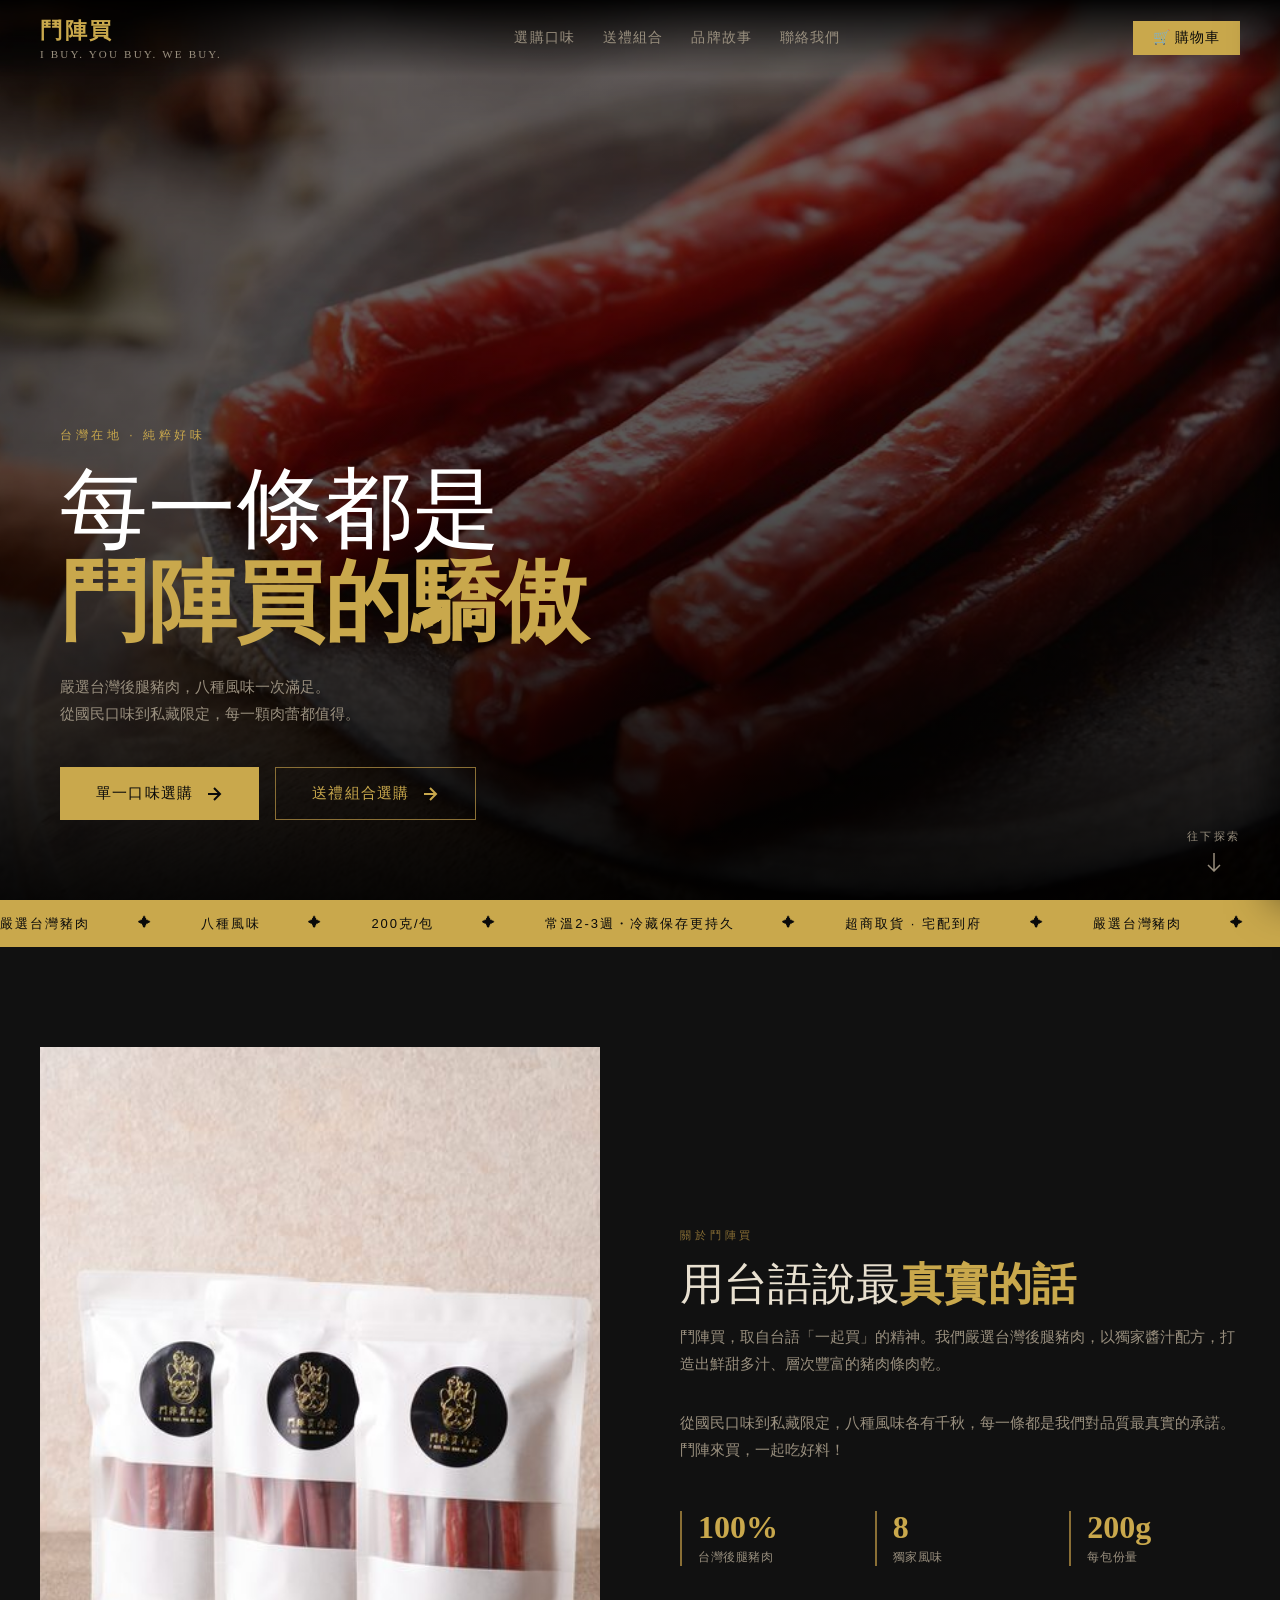
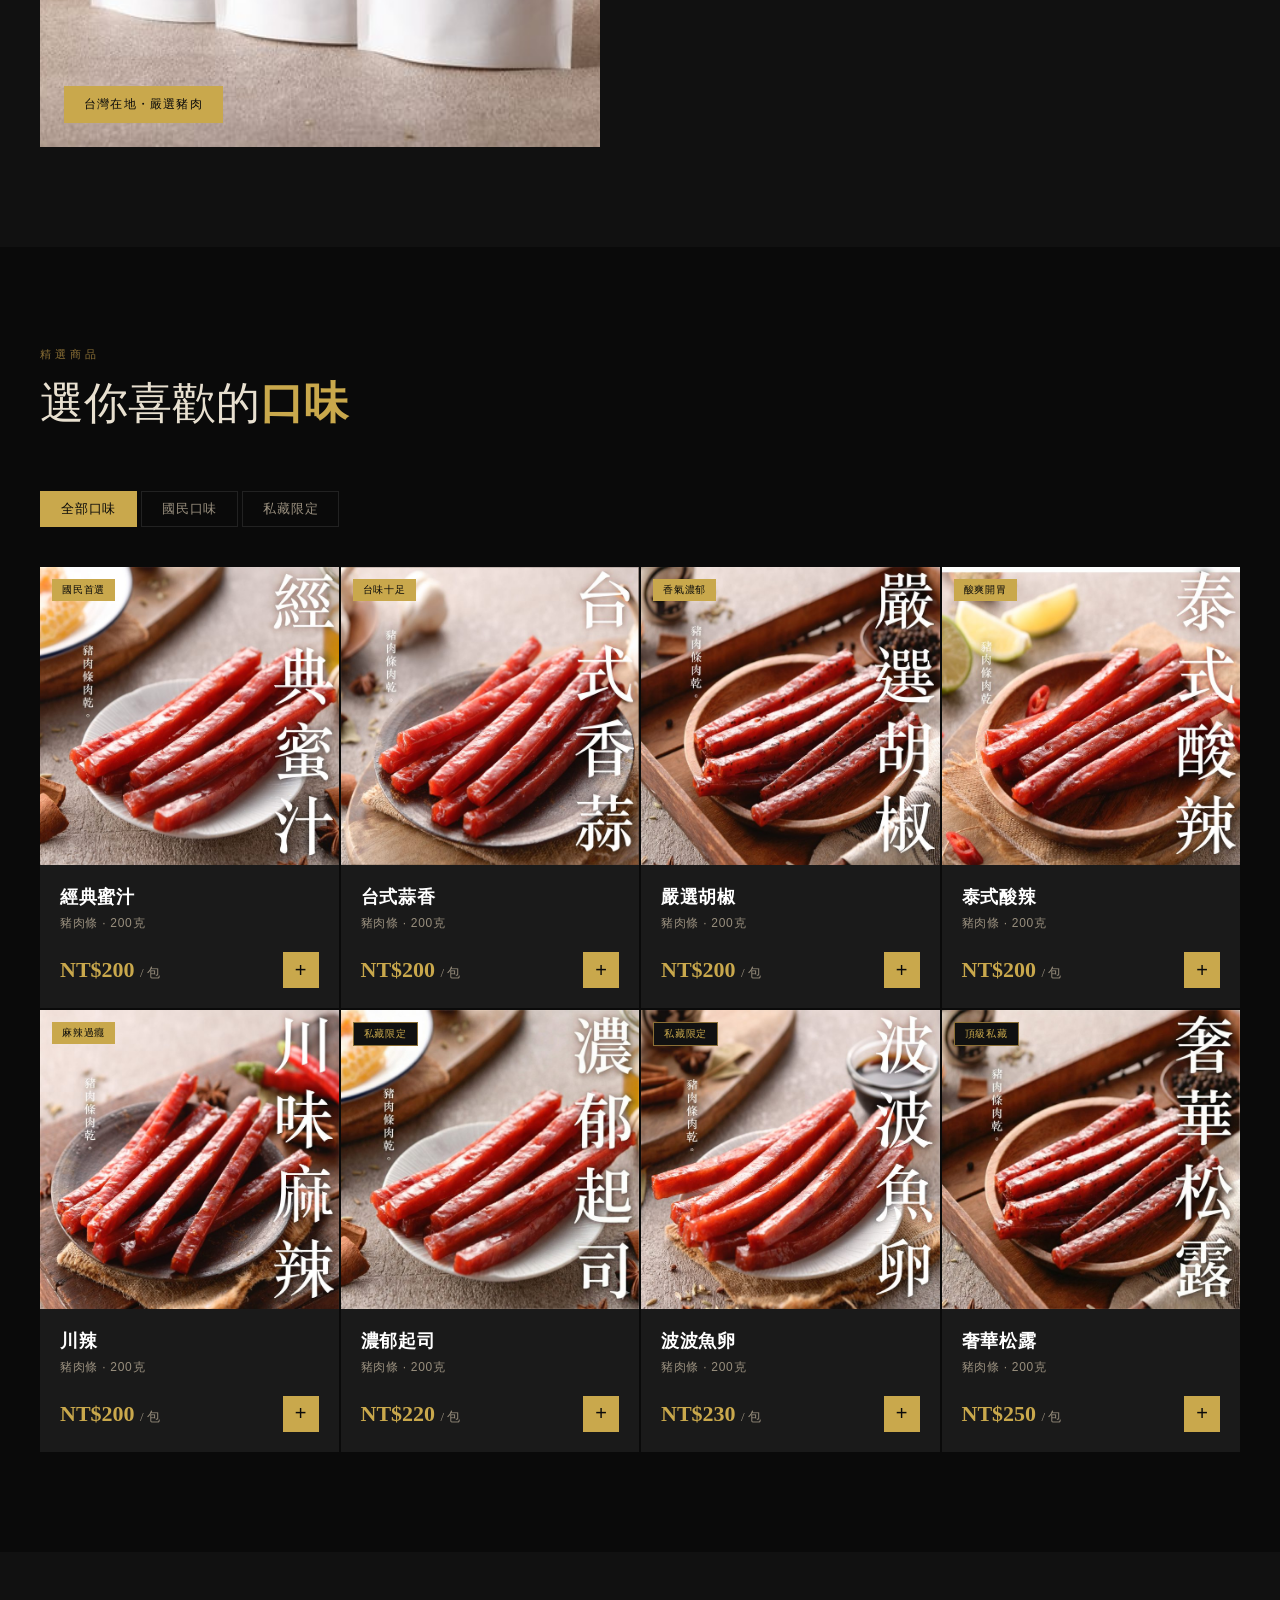
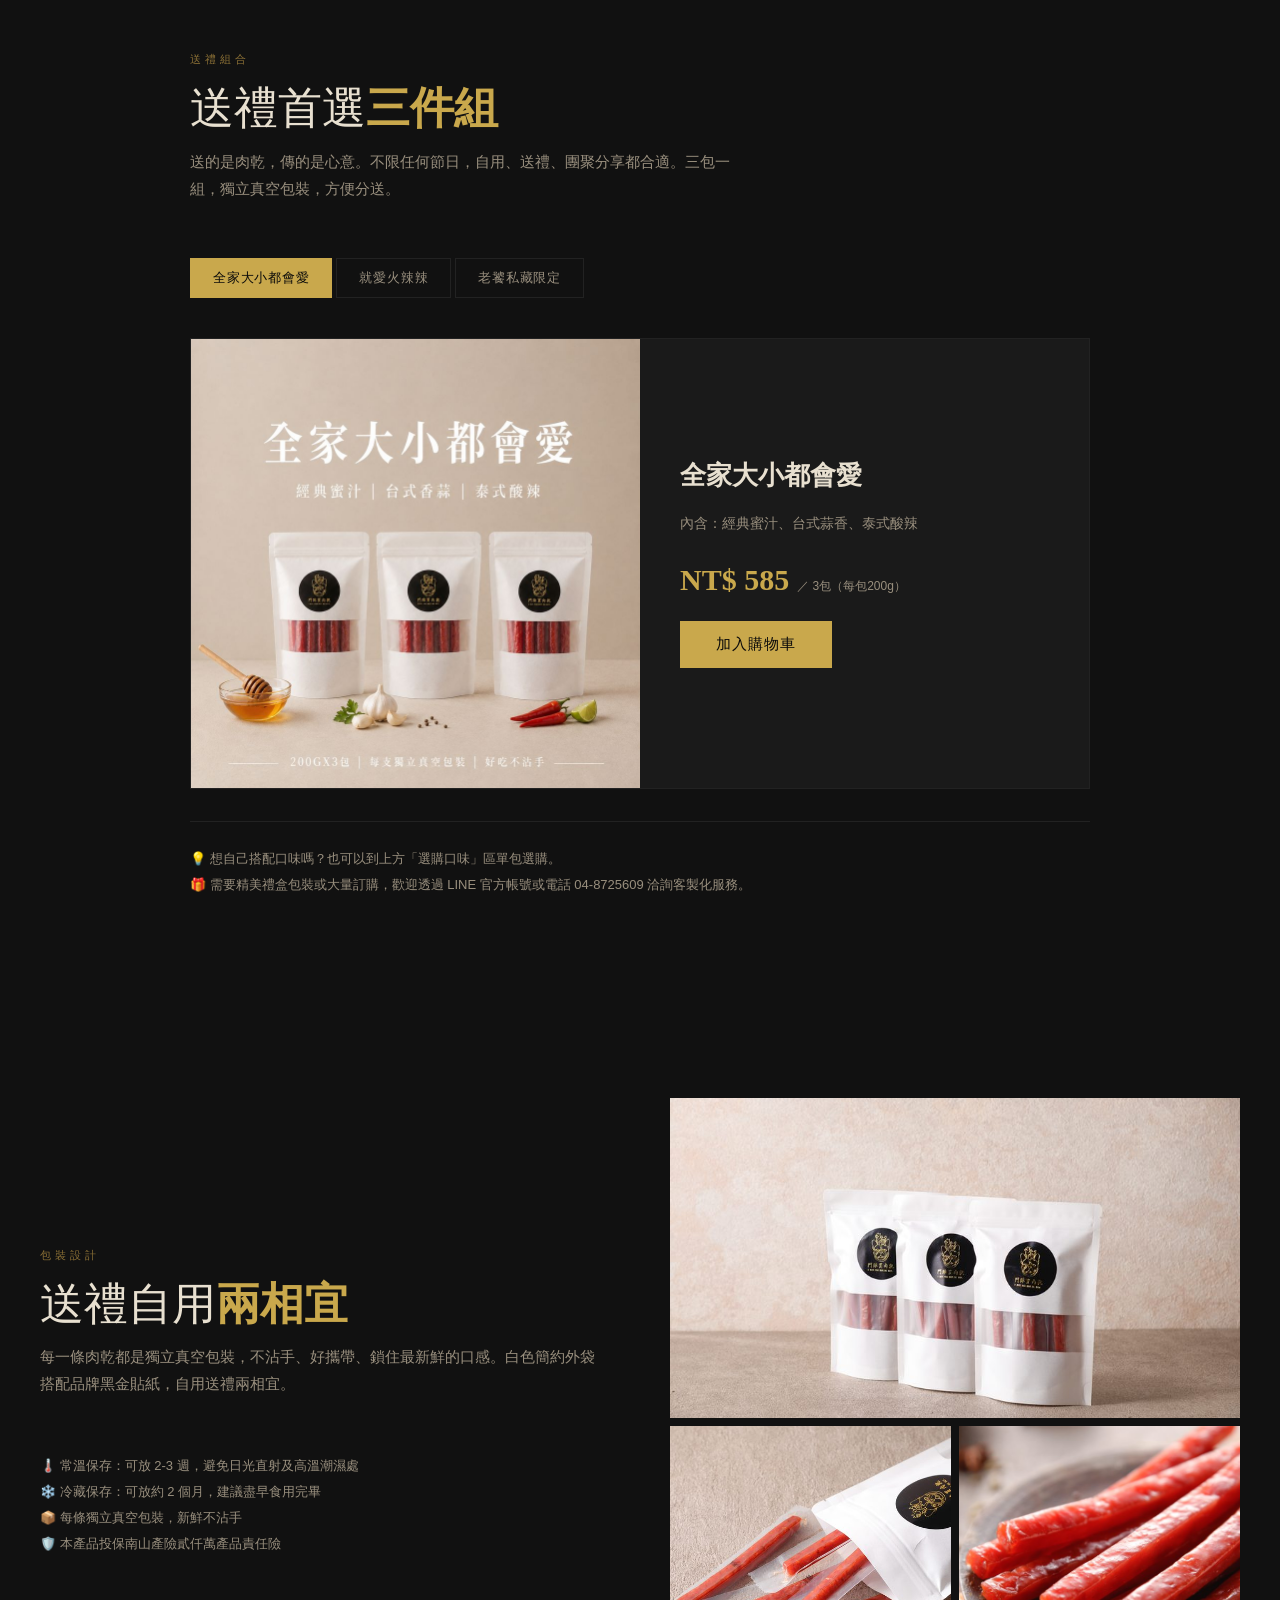
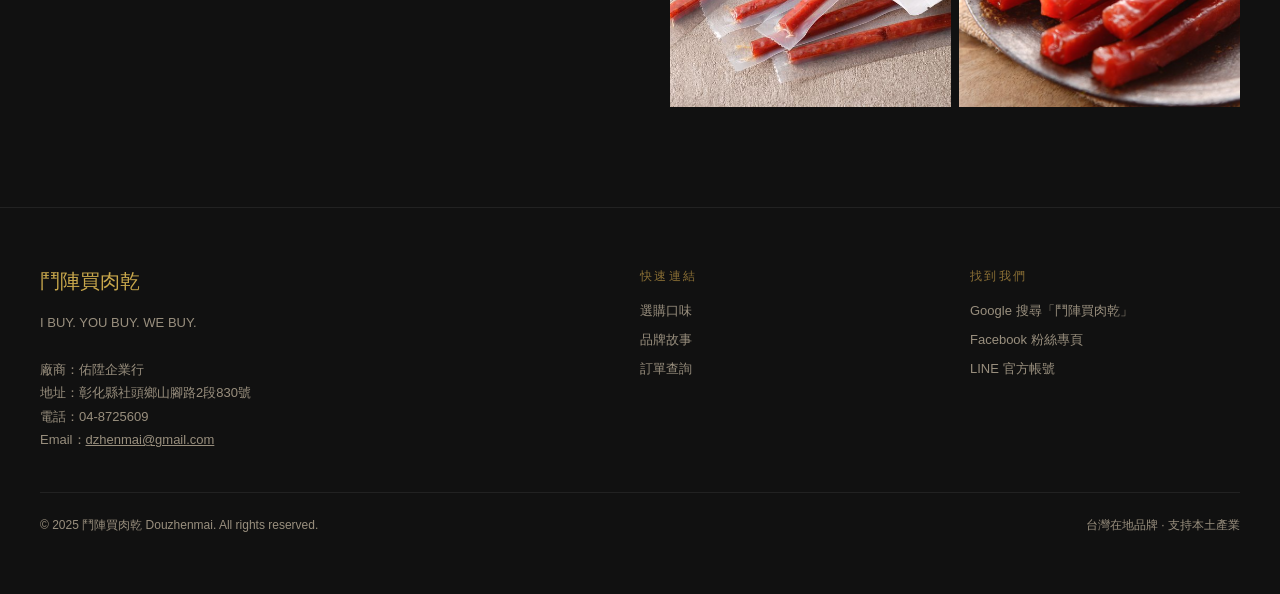
==== index.html @ ea14d34c "Sync cart shipping threshold reminders" ====
<!DOCTYPE html>
<html lang="zh-TW">
<head>
<meta charset="UTF-8">
<meta name="viewport" content="width=device-width, initial-scale=1.0">
<title>鬥陣買肉乾 — I BUY. YOU BUY. WE BUY.</title>
<style>
:root {
  --gold: #C9A84C;
  --gold-light: #E8C96A;
  --gold-dim: #8A6F35;
  --black: #0A0A0A;
  --dark: #111111;
  --dark2: #1A1A1A;
  --dark3: #222222;
  --cream: #F5F0E8;
  --text: #E8E0D0;
  --text-dim: #998F7E;
  --red-accent: #C0392B;
  --font-display: 'Noto Serif TC', 'Georgia', serif;
  --font-body: 'Noto Sans TC', 'PingFang TC', sans-serif;
}

* { box-sizing: border-box; margin: 0; padding: 0; }

body {
  background: var(--black);
  color: var(--text);
  font-family: var(--font-body);
  overflow-x: hidden;
}

/* Google Fonts */
@import url('https://fonts.googleapis.com/css2?family=Noto+Serif+TC:wght@300;400;600;700&family=Noto+Sans+TC:wght@300;400;500&display=swap');

/* ── NAV ── */
nav {
  position: fixed; top: 0; left: 0; right: 0; z-index: 100;
  display: flex; align-items: center; justify-content: space-between;
  padding: 16px 40px;
  background: linear-gradient(to bottom, rgba(0,0,0,0.95), transparent);
}
.nav-logo {
  font-family: var(--font-display);
  font-size: 22px; font-weight: 600;
  color: var(--gold);
  letter-spacing: 0.12em;
  text-decoration: none;
}
.nav-logo span { color: var(--text-dim); font-size: 11px; font-weight: 300; display: block; letter-spacing: 0.2em; margin-top: 2px; }
.nav-links { display: flex; gap: 28px; align-items: center; }
.nav-links a {
  color: var(--text-dim); text-decoration: none; font-size: 14px; letter-spacing: 0.08em;
  transition: color 0.2s;
}
.nav-links a:hover { color: var(--gold); }
.nav-cart {
  display: flex; align-items: center; gap: 8px;
  background: var(--gold); color: var(--black);
  padding: 8px 20px; border: none; cursor: pointer;
  font-family: var(--font-body); font-size: 14px; font-weight: 500;
  letter-spacing: 0.06em;
  transition: background 0.2s;
  position: relative;
}
.nav-cart:hover { background: var(--gold-light); }
.cart-badge {
  position: absolute; top: -8px; right: -8px;
  background: var(--red-accent); color: #fff;
  border-radius: 50%; width: 20px; height: 20px;
  font-size: 11px; display: flex; align-items: center; justify-content: center;
  display: none;
}

/* ── HERO ── */
.hero {
  height: 100vh; min-height: 600px;
  position: relative; display: flex; align-items: flex-end;
  overflow: hidden;
}
.hero-bg {
  position: absolute; inset: 0;
  background-image: url('[data-uri]');
  background-size: cover; background-position: center 30%;
  filter: brightness(0.5);
  transform: scale(1.03);
  transition: transform 8s ease;
}
.hero-bg.loaded { transform: scale(1.0); }
.hero-overlay {
  position: absolute; inset: 0;
  background: linear-gradient(to top, rgba(0,0,0,0.92) 0%, rgba(0,0,0,0.3) 50%, rgba(0,0,0,0.1) 100%);
}
.hero-content {
  position: relative; z-index: 2;
  padding: 0 60px 80px;
  max-width: 700px;
}
.hero-eyebrow {
  font-size: 12px; letter-spacing: 0.3em; color: var(--gold);
  margin-bottom: 20px; text-transform: uppercase;
}
.hero-title {
  font-family: var(--font-display);
  font-size: clamp(48px, 7vw, 88px);
  font-weight: 300; line-height: 1.05;
  color: #fff; margin-bottom: 24px;
}
.hero-title strong {
  display: block; color: var(--gold);
  font-weight: 700;
}
.hero-sub {
  font-size: 15px; color: var(--text-dim); line-height: 1.8;
  margin-bottom: 40px; max-width: 480px;
}
.hero-cta {
  display: inline-flex; align-items: center; gap: 12px;
  background: var(--gold); color: var(--black);
  padding: 16px 36px; font-size: 15px; font-weight: 500;
  letter-spacing: 0.08em; cursor: pointer; border: none;
  font-family: var(--font-body);
  transition: background 0.2s, transform 0.15s;
  text-decoration: none;
}
.hero-cta:hover { background: var(--gold-light); transform: translateY(-2px); }
.hero-cta svg { width: 18px; height: 18px; }
.hero-cta-group { display: flex; gap: 16px; flex-wrap: wrap; }
.hero-cta-outline {
  display: inline-flex; align-items: center; gap: 12px;
  background: transparent; color: var(--gold);
  padding: 16px 36px; font-size: 15px; font-weight: 500;
  letter-spacing: 0.08em; cursor: pointer; border: 1px solid var(--gold-dim);
  font-family: var(--font-body);
  transition: all 0.2s;
  text-decoration: none;
}
.hero-cta-outline:hover { border-color: var(--gold); background: rgba(201,168,76,0.08); transform: translateY(-2px); }
.hero-cta-outline svg { width: 18px; height: 18px; }
.hero-scroll {
  position: absolute; bottom: 28px; right: 40px;
  color: var(--text-dim); font-size: 11px; letter-spacing: 0.2em;
  display: flex; flex-direction: column; align-items: center; gap: 8px;
  animation: bounce 2s infinite;
}
@keyframes bounce { 0%,100%{transform:translateY(0)} 50%{transform:translateY(6px)} }

/* ── BRAND STRIP ── */
.brand-strip {
  background: var(--gold); color: var(--black);
  padding: 14px 0; overflow: hidden;
  white-space: nowrap;
}
.brand-strip-inner {
  display: inline-flex; gap: 48px;
  animation: marquee 18s linear infinite;
}
@keyframes marquee { from{transform:translateX(0)} to{transform:translateX(-50%)} }
.brand-strip-item { font-size: 13px; font-weight: 500; letter-spacing: 0.15em; }

/* ── SECTION ── */
section { padding: 100px 40px; }
.section-eyebrow {
  font-size: 11px; letter-spacing: 0.35em; color: var(--gold-dim);
  text-transform: uppercase; margin-bottom: 16px;
}
.section-title {
  font-family: var(--font-display);
  font-size: clamp(28px, 4vw, 44px); font-weight: 300;
  line-height: 1.2; margin-bottom: 12px;
}
.section-title strong { color: var(--gold); font-weight: 700; }
.section-sub {
  color: var(--text-dim); font-size: 15px; line-height: 1.8;
  max-width: 560px; margin-bottom: 56px;
}

/* ── STORY ── */
.story { background: var(--dark); }
.story-inner {
  max-width: 1200px; margin: 0 auto;
  display: grid; grid-template-columns: 1fr 1fr; gap: 80px; align-items: center;
}
.story-img-wrap {
  position: relative; aspect-ratio: 4/5; overflow: hidden;
}
.story-img {
  width: 100%; height: 100%; object-fit: cover;
  transition: transform 0.6s ease;
}
.story-img-wrap:hover .story-img { transform: scale(1.03); }
.story-img-badge {
  position: absolute; bottom: 24px; left: 24px;
  background: var(--gold); color: var(--black);
  padding: 10px 20px; font-size: 12px; font-weight: 500; letter-spacing: 0.1em;
}
.story-text .section-sub { margin-bottom: 32px; }
.story-stats {
  display: grid; grid-template-columns: repeat(3, 1fr); gap: 24px; margin-top: 48px;
}
.stat { border-left: 2px solid var(--gold-dim); padding-left: 16px; }
.stat-num {
  font-family: var(--font-display); font-size: 32px; font-weight: 700;
  color: var(--gold); line-height: 1;
}
.stat-label { font-size: 12px; color: var(--text-dim); margin-top: 6px; letter-spacing: 0.05em; }

/* ── PRODUCTS ── */
.products { background: var(--black); }
.products-inner { max-width: 1200px; margin: 0 auto; }
.products-header { display: flex; justify-content: space-between; align-items: flex-end; margin-bottom: 48px; }

/* 口味分類 tabs */
.flavor-tabs { display: flex; gap: 4px; margin-bottom: 40px; }
.flavor-tab {
  padding: 8px 20px; font-size: 13px; letter-spacing: 0.06em;
  background: transparent; color: var(--text-dim);
  border: 1px solid var(--dark3); cursor: pointer;
  font-family: var(--font-body); transition: all 0.2s;
}
.flavor-tab.active {
  background: var(--gold); color: var(--black);
  border-color: var(--gold); font-weight: 500;
}
.flavor-tab:hover:not(.active) { border-color: var(--gold-dim); color: var(--text); }

/* Product Grid */
.product-grid {
  display: grid;
  grid-template-columns: repeat(4, 1fr);
  gap: 2px;
}
.product-card {
  background: var(--dark2);
  cursor: pointer; overflow: hidden;
  transition: all 0.3s;
  position: relative;
}
.product-card:hover { background: var(--dark3); }
.product-card.out-of-stock { opacity: 0.5; pointer-events: none; }
.product-img-wrap {
  aspect-ratio: 1/1; overflow: hidden;
  position: relative;
}
.product-img {
  width: 100%; height: 100%; object-fit: cover;
  transition: transform 0.5s ease;
}
.product-card:hover .product-img { transform: scale(1.06); }
.product-tag {
  position: absolute; top: 12px; left: 12px;
  background: var(--gold); color: var(--black);
  font-size: 10px; font-weight: 500; padding: 4px 10px; letter-spacing: 0.08em;
}
.product-tag.premium { background: var(--dark); color: var(--gold); border: 1px solid var(--gold-dim); }
.product-info { padding: 20px; }
.product-name {
  font-family: var(--font-display);
  font-size: 18px; font-weight: 600; color: #fff;
  margin-bottom: 6px; letter-spacing: 0.04em;
}
.product-weight { font-size: 12px; color: var(--text-dim); letter-spacing: 0.06em; }
.product-footer {
  padding: 0 20px 20px;
  display: flex; align-items: center; justify-content: space-between;
}
.product-price {
  font-family: var(--font-display);
  font-size: 22px; color: var(--gold); font-weight: 700;
}
.product-price span { font-size: 13px; font-weight: 300; color: var(--text-dim); }
.add-btn {
  width: 36px; height: 36px;
  background: var(--gold); color: var(--black);
  border: none; cursor: pointer; font-size: 20px;
  display: flex; align-items: center; justify-content: center;
  transition: background 0.2s, transform 0.15s;
  font-weight: 300;
}
.add-btn:hover { background: var(--gold-light); transform: scale(1.1); }

/* ── COMBO (送禮組合) ── */
.combo { background: var(--dark); }
.combo-inner { max-width: 900px; margin: 0 auto; }
.combo-tabs { display: flex; gap: 4px; margin-bottom: 40px; flex-wrap: wrap; }
.combo-tab {
  padding: 10px 22px; font-size: 13px; letter-spacing: 0.06em;
  background: transparent; color: var(--text-dim);
  border: 1px solid var(--dark3); cursor: pointer;
  font-family: var(--font-body); transition: all 0.2s;
}
.combo-tab.active {
  background: var(--gold); color: var(--black);
  border-color: var(--gold); font-weight: 500;
}
.combo-tab:hover:not(.active) { border-color: var(--gold-dim); color: var(--text); }

.combo-showcase {
  background: var(--dark2);
  border: 1px solid var(--dark3);
  display: grid;
  grid-template-columns: 1fr 1fr;
}
.combo-showcase-img-wrap { position: relative; aspect-ratio: 1/1; overflow: hidden; }
.combo-showcase-img { width: 100%; height: 100%; object-fit: cover; }
.combo-showcase-badge {
  position: absolute; top: 16px; left: 16px;
  background: var(--gold); color: var(--black);
  padding: 7px 16px; font-size: 12px; font-weight: 500; letter-spacing: 0.06em;
}
.combo-showcase-body { padding: 40px; display: flex; flex-direction: column; justify-content: center; }
.combo-showcase-name {
  font-family: var(--font-display); font-size: 26px; font-weight: 600;
  color: var(--text); margin-bottom: 16px;
}
.combo-showcase-flavors { font-size: 14px; color: var(--text-dim); line-height: 2.1; margin-bottom: 24px; }
.combo-showcase-flavors strong { color: var(--text); font-weight: 500; }
.combo-showcase-price { display: flex; align-items: baseline; gap: 8px; margin-bottom: 24px; }
.combo-showcase-price strong { font-family: var(--font-display); font-size: 30px; color: var(--gold); }
.combo-showcase-price span { font-size: 12px; color: var(--text-dim); }
.combo-add-btn {
  padding: 14px 36px; background: var(--gold); color: var(--black);
  border: none; cursor: pointer; font-family: var(--font-body); font-size: 15px;
  font-weight: 500; letter-spacing: 0.06em; transition: background 0.2s;
  align-self: flex-start;
}
.combo-add-btn:hover { background: var(--gold-light); }
.combo-note {
  margin-top: 32px; font-size: 13px; color: var(--text-dim); line-height: 2;
  border-top: 1px solid var(--dark3); padding-top: 24px;
}
@media (max-width: 700px) {
  .combo-showcase { grid-template-columns: 1fr; }
  .combo-showcase-body { padding: 28px; }
}

/* ── PACKAGING ── */
.packaging { background: var(--dark); }
.packaging-inner {
  max-width: 1200px; margin: 0 auto;
  display: grid; grid-template-columns: 1fr 1fr; gap: 60px; align-items: center;
}
.packaging-imgs {
  display: grid; grid-template-columns: 1fr 1fr; gap: 8px;
}
.pkg-img { width: 100%; aspect-ratio: 1/1; object-fit: cover; }
.pkg-img.wide { grid-column: span 2; aspect-ratio: 16/9; }

/* ── FOOTER ── */
footer {
  background: var(--dark); border-top: 1px solid var(--dark3);
  padding: 60px 40px;
}
.footer-inner {
  max-width: 1200px; margin: 0 auto;
  display: grid; grid-template-columns: 2fr 1fr 1fr; gap: 60px;
}
.footer-brand { font-family: var(--font-display); font-size: 20px; color: var(--gold); margin-bottom: 16px; }
.footer-text { font-size: 13px; color: var(--text-dim); line-height: 1.8; }
.footer-title { font-size: 12px; letter-spacing: 0.2em; color: var(--gold-dim); margin-bottom: 16px; text-transform: uppercase; }
.footer-links { list-style: none; }
.footer-links li { margin-bottom: 10px; }
.footer-links a { color: var(--text-dim); text-decoration: none; font-size: 13px; transition: color 0.2s; }
.footer-links a:hover { color: var(--gold); }
.footer-bottom {
  max-width: 1200px; margin: 40px auto 0;
  padding-top: 24px; border-top: 1px solid var(--dark3);
  display: flex; justify-content: space-between;
  font-size: 12px; color: var(--text-dim);
}

/* ── CART DRAWER ── */
.cart-overlay {
  position: fixed; inset: 0; background: rgba(0,0,0,0.7);
  z-index: 200; opacity: 0; pointer-events: none; transition: opacity 0.3s;
}
.cart-overlay.open { opacity: 1; pointer-events: all; }
.cart-drawer {
  position: fixed; top: 0; right: -420px; bottom: 0; width: 420px;
  background: var(--dark2); z-index: 201;
  transition: right 0.35s cubic-bezier(.4,0,.2,1);
  display: flex; flex-direction: column;
  box-shadow: -8px 0 40px rgba(0,0,0,0.6);
}
.cart-drawer.open { right: 0; }
.cart-header {
  padding: 24px 28px; border-bottom: 1px solid var(--dark3);
  display: flex; justify-content: space-between; align-items: center;
}
.cart-header-title { font-family: var(--font-display); font-size: 20px; color: var(--gold); }
.cart-close {
  background: none; border: none; color: var(--text-dim); font-size: 24px;
  cursor: pointer; transition: color 0.2s; line-height: 1;
}
.cart-close:hover { color: var(--gold); }
.cart-items { flex: 1; overflow-y: auto; padding: 20px 28px; }
.cart-empty { text-align: center; padding: 60px 0; color: var(--text-dim); }
.cart-item {
  display: flex; gap: 16px; align-items: center;
  padding: 16px 0; border-bottom: 1px solid var(--dark3);
}
.cart-item-img { width: 64px; height: 64px; object-fit: cover; flex-shrink: 0; }
.cart-item-name { font-size: 15px; color: #fff; margin-bottom: 4px; }
.cart-item-price { font-size: 13px; color: var(--gold); }
.cart-item-controls { display: flex; align-items: center; gap: 8px; margin-top: 8px; }
.qty-btn {
  width: 26px; height: 26px; background: var(--dark3); color: var(--text);
  border: 1px solid var(--dark3); cursor: pointer; font-size: 16px;
  display: flex; align-items: center; justify-content: center; transition: all 0.15s;
}
.qty-btn:hover { background: var(--gold); color: var(--black); border-color: var(--gold); }
.qty-input {
  width: 40px; text-align: center; background: var(--dark3);
  color: #fff; border: 1px solid var(--dark3); padding: 4px;
  font-size: 14px; font-family: var(--font-body);
}
.cart-remove { margin-left: auto; background: none; border: none; color: var(--text-dim); cursor: pointer; font-size: 18px; }
.cart-remove:hover { color: var(--red-accent); }
.cart-footer { padding: 24px 28px; border-top: 1px solid var(--dark3); }
.cart-summary { margin-bottom: 20px; }
.cart-row { display: flex; justify-content: space-between; font-size: 14px; color: var(--text-dim); margin-bottom: 8px; }
.cart-row.total { font-size: 18px; color: #fff; font-weight: 500; padding-top: 12px; border-top: 1px solid var(--dark3); }
.cart-row.total span:last-child { color: var(--gold); font-family: var(--font-display); font-size: 22px; }
.cart-shipping-note { font-size: 12px; color: var(--gold-dim); text-align: center; margin-bottom: 16px; }
.checkout-btn {
  width: 100%; padding: 16px; background: var(--gold); color: var(--black);
  border: none; font-size: 15px; font-weight: 500; letter-spacing: 0.1em;
  cursor: pointer; font-family: var(--font-body); transition: background 0.2s;
}
.checkout-btn:hover { background: var(--gold-light); }
.checkout-btn:disabled { background: var(--dark3); color: var(--text-dim); cursor: not-allowed; }

/* ── PRODUCT MODAL ── */
.modal-overlay {
  position: fixed; inset: 0; background: rgba(0,0,0,0.85);
  z-index: 300; opacity: 0; pointer-events: none; transition: opacity 0.3s;
  display: flex; align-items: center; justify-content: center; padding: 20px;
}
.modal-overlay.open { opacity: 1; pointer-events: all; }
.modal {
  background: var(--dark2); max-width: 860px; width: 100%;
  max-height: 90vh; overflow-y: auto;
  display: grid; grid-template-columns: 1fr 1fr;
}
.modal-img { width: 100%; aspect-ratio: 1/1; object-fit: cover; }
.modal-body { padding: 40px; display: flex; flex-direction: column; }
.modal-tag { font-size: 11px; letter-spacing: 0.2em; color: var(--gold-dim); margin-bottom: 12px; text-transform: uppercase; }
.modal-name { font-family: var(--font-display); font-size: 32px; font-weight: 700; color: #fff; margin-bottom: 8px; }
.modal-product-name { font-size: 13px; color: var(--text-dim); margin-bottom: 24px; }
.modal-price { font-family: var(--font-display); font-size: 28px; color: var(--gold); margin-bottom: 32px; }
.modal-qty { display: flex; align-items: center; gap: 12px; margin-bottom: 24px; }
.modal-qty label { font-size: 14px; color: var(--text-dim); }
.modal-qty-controls { display: flex; align-items: center; gap: 4px; }
.modal-qty-btn {
  width: 36px; height: 36px; background: var(--dark3); color: #fff;
  border: 1px solid var(--dark3); cursor: pointer; font-size: 20px;
  font-weight: 300; display: flex; align-items: center; justify-content: center;
}
.modal-qty-btn:hover { background: var(--gold); color: var(--black); border-color: var(--gold); }
.modal-qty-input {
  width: 56px; text-align: center; background: var(--dark3);
  color: #fff; border: 1px solid var(--dark3); padding: 8px;
  font-size: 16px; font-family: var(--font-body);
}
.modal-add-btn {
  padding: 14px 32px; background: var(--gold); color: var(--black);
  border: none; font-size: 15px; font-weight: 500; letter-spacing: 0.08em;
  cursor: pointer; font-family: var(--font-body); margin-bottom: 32px;
  transition: background 0.2s;
}
.modal-add-btn:hover { background: var(--gold-light); }
.modal-ingredients { font-size: 12px; color: var(--text-dim); line-height: 1.8; border-top: 1px solid var(--dark3); padding-top: 20px; }
.modal-ingredients h4 { font-size: 11px; letter-spacing: 0.15em; color: var(--gold-dim); margin-bottom: 8px; text-transform: uppercase; }
.modal-close {
  position: absolute; top: 16px; right: 16px;
  background: rgba(0,0,0,0.5); border: none; color: #fff;
  width: 36px; height: 36px; cursor: pointer; font-size: 20px;
  display: flex; align-items: center; justify-content: center;
}
.modal-overlay { position-anchor: unset; }
.modal-wrapper { position: relative; max-width: 860px; width: 100%; }

/* ── TOAST ── */
.toast {
  position: fixed; bottom: 32px; left: 50%; transform: translateX(-50%) translateY(20px);
  background: var(--gold); color: var(--black);
  padding: 12px 28px; font-size: 14px; font-weight: 500;
  opacity: 0; transition: all 0.3s; z-index: 500; pointer-events: none;
}
.toast.show { opacity: 1; transform: translateX(-50%) translateY(0); }

/* Responsive */
@media (max-width: 900px) {
  nav { padding: 14px 20px; }
  .nav-links { display: none; }
  .hero-content { padding: 0 24px 60px; }
  .story-inner, .packaging-inner { grid-template-columns: 1fr; gap: 40px; }
  .product-grid { grid-template-columns: repeat(2, 1fr); }
  .modal { grid-template-columns: 1fr; }
  .modal-img { aspect-ratio: 16/9; }
  footer .footer-inner { grid-template-columns: 1fr; gap: 32px; }
  .footer-bottom { flex-direction: column; gap: 8px; }
  section { padding: 60px 20px; }
  .cart-drawer { width: 100%; right: -100%; }
}
</style>
</head>
<body>

<!-- NAV -->
<nav>
  <a href="#" class="nav-logo">
    鬥陣買
    <span>I BUY. YOU BUY. WE BUY.</span>
  </a>
  <div class="nav-links">
    <a href="index.html#products">選購口味</a>
    <a href="index.html#combo">送禮組合</a>
    <a href="index.html#story">品牌故事</a>
    <a href="index.html#contact">聯絡我們</a>
  </div>
  <button class="nav-cart" onclick="toggleCart()">
    🛒 購物車
    <span class="cart-badge" id="cartBadge">0</span>
  </button>
</nav>

<!-- HERO -->
<div class="hero">
  <div class="hero-bg" id="heroBg"></div>
  <div class="hero-overlay"></div>
  <div class="hero-content">
    <div class="hero-eyebrow">台灣在地 · 純粹好味</div>
    <h1 class="hero-title">
      每一條都是<br>
      <strong>鬥陣買的驕傲</strong>
    </h1>
    <p class="hero-sub">嚴選台灣後腿豬肉，八種風味一次滿足。<br>從國民口味到私藏限定，每一顆肉蕾都值得。</p>
    <div class="hero-cta-group">
      <button class="hero-cta" onclick="document.getElementById('products').scrollIntoView({behavior:'smooth'})">
        單一口味選購
        <svg viewBox="0 0 18 18" fill="none" stroke="currentColor" stroke-width="2">
          <path d="M3 9h12M9 3l6 6-6 6"/>
        </svg>
      </button>
      <button class="hero-cta-outline" onclick="document.getElementById('combo').scrollIntoView({behavior:'smooth'})">
        送禮組合選購
        <svg viewBox="0 0 18 18" fill="none" stroke="currentColor" stroke-width="2">
          <path d="M3 9h12M9 3l6 6-6 6"/>
        </svg>
      </button>
    </div>
  </div>
  <div class="hero-scroll">
    <span>往下探索</span>
    <svg width="14" height="20" viewBox="0 0 14 20" fill="none" stroke="currentColor" stroke-width="1.5">
      <path d="M7 1v18M1 13l6 6 6-6"/>
    </svg>
  </div>
</div>

<!-- BRAND STRIP -->
<div class="brand-strip">
  <div class="brand-strip-inner">
    <span class="brand-strip-item">嚴選台灣豬肉</span>
    <span class="brand-strip-item">✦</span>
    <span class="brand-strip-item">八種風味</span>
    <span class="brand-strip-item">✦</span>
    <span class="brand-strip-item">200克/包</span>
    <span class="brand-strip-item">✦</span>
    <span class="brand-strip-item">常溫2-3週・冷藏保存更持久</span>
    <span class="brand-strip-item">✦</span>
    <span class="brand-strip-item">超商取貨 · 宅配到府</span>
    <span class="brand-strip-item">✦</span>
    <span class="brand-strip-item">嚴選台灣豬肉</span>
    <span class="brand-strip-item">✦</span>
    <span class="brand-strip-item">八種風味</span>
    <span class="brand-strip-item">✦</span>
    <span class="brand-strip-item">200克/包</span>
    <span class="brand-strip-item">✦</span>
    <span class="brand-strip-item">常溫2-3週・冷藏保存更持久</span>
    <span class="brand-strip-item">✦</span>
    <span class="brand-strip-item">超商取貨 · 宅配到府</span>
    <span class="brand-strip-item">✦</span>
  </div>
</div>

<!-- STORY -->
<section class="story" id="story">
  <div class="story-inner">
    <div class="story-img-wrap">
      <img class="story-img" src="[data-uri]" alt="鬥陣買肉乾包裝">
      <div class="story-img-badge">台灣在地・嚴選豬肉</div>
    </div>
    <div class="story-text">
      <div class="section-eyebrow">關於鬥陣買</div>
      <h2 class="section-title">用台語說最<strong>真實的話</strong></h2>
      <p class="section-sub">鬥陣買，取自台語「一起買」的精神。我們嚴選台灣後腿豬肉，以獨家醬汁配方，打造出鮮甜多汁、層次豐富的豬肉條肉乾。</p>
      <p class="section-sub">從國民口味到私藏限定，八種風味各有千秋，每一條都是我們對品質最真實的承諾。鬥陣來買，一起吃好料！</p>
      <div class="story-stats">
        <div class="stat">
          <div class="stat-num">100%</div>
          <div class="stat-label">台灣後腿豬肉</div>
        </div>
        <div class="stat">
          <div class="stat-num">8</div>
          <div class="stat-label">獨家風味</div>
        </div>
        <div class="stat">
          <div class="stat-num">200g</div>
          <div class="stat-label">每包份量</div>
        </div>
      </div>
    </div>
  </div>
</section>

<!-- PRODUCTS -->
<section class="products" id="products">
  <div class="products-inner">
    <div class="products-header">
      <div>
        <div class="section-eyebrow">精選商品</div>
        <h2 class="section-title">選你喜歡的<strong>口味</strong></h2>
      </div>
    </div>
    <div class="flavor-tabs">
      <button class="flavor-tab active" onclick="filterFlavors('all', this)">全部口味</button>
      <button class="flavor-tab" onclick="filterFlavors('classic', this)">國民口味</button>
      <button class="flavor-tab" onclick="filterFlavors('premium', this)">私藏限定</button>
    </div>
    <div class="product-grid" id="productGrid"></div>
  </div>
</section>

<!-- COMBO GIFT SETS -->
<section class="combo" id="combo">
  <div class="combo-inner">
    <div class="section-eyebrow">送禮組合</div>
    <h2 class="section-title">送禮首選<strong>三件組</strong></h2>
    <p class="section-sub">送的是肉乾，傳的是心意。不限任何節日，自用、送禮、團聚分享都合適。三包一組，獨立真空包裝，方便分送。</p>

    <div class="combo-tabs" id="comboTabs"></div>
    <div class="combo-showcase" id="comboShowcase"></div>

    <div class="combo-note">
      💡 想自己搭配口味嗎？也可以到上方「選購口味」區單包選購。<br>
      🎁 需要精美禮盒包裝或大量訂購，歡迎透過 LINE 官方帳號或電話 04-8725609 洽詢客製化服務。
    </div>
  </div>
</section>

<!-- PACKAGING -->
<section class="packaging">
  <div class="packaging-inner">
    <div class="packaging-text">
      <div class="section-eyebrow">包裝設計</div>
      <h2 class="section-title">送禮自用<strong>兩相宜</strong></h2>
      <p class="section-sub">每一條肉乾都是獨立真空包裝，不沾手、好攜帶、鎖住最新鮮的口感。白色簡約外袋搭配品牌黑金貼紙，自用送禮兩相宜。</p>
      <p style="font-size:13px;color:var(--text-dim);line-height:2;">
        🌡️ 常溫保存：可放 2-3 週，避免日光直射及高溫潮濕處<br>
        ❄️ 冷藏保存：可放約 2 個月，建議盡早食用完畢<br>
        📦 每條獨立真空包裝，新鮮不沾手<br>
        🛡️ 本產品投保南山產險貳仟萬產品責任險
      </p>
    </div>
    <div class="packaging-imgs">
      <img class="pkg-img wide" src="[data-uri]" alt="鬥陣買三包裝">
      <img class="pkg-img" src="[data-uri]" alt="開封展示">
      <img class="pkg-img" src="[data-uri]" alt="肉乾特寫">
    </div>
  </div>
</section>

<!-- FOOTER -->
<footer id="contact">
  <div class="footer-inner">
    <div>
      <div class="footer-brand">鬥陣買肉乾</div>
      <p class="footer-text">
        I BUY. YOU BUY. WE BUY.<br><br>
        廠商：佑陞企業行<br>
        地址：彰化縣社頭鄉山腳路2段830號<br>
        電話：04-8725609<br>
        Email：<a href="mailto:dzhenmai@gmail.com" style="color:inherit;">dzhenmai@gmail.com</a><br>
      </p>
    </div>
    <div>
      <div class="footer-title">快速連結</div>
      <ul class="footer-links">
        <li><a href="index.html#products">選購口味</a></li>
        <li><a href="index.html#story">品牌故事</a></li>
        <li><a href="track.html">訂單查詢</a></li>
      </ul>
    </div>
    <div>
      <div class="footer-title">找到我們</div>
      <ul class="footer-links">
        <li><a href="https://www.google.com/search?q=鬥陣買肉乾" target="_blank">Google 搜尋「鬥陣買肉乾」</a></li>
        <li><a href="https://www.facebook.com/ibuyyoubuywebuy/" target="_blank">Facebook 粉絲專頁</a></li>
        <li><a href="https://lin.ee/wvbqdo7" target="_blank">LINE 官方帳號</a></li>
      </ul>
    </div>
  </div>
  <div class="footer-bottom">
    <span>© 2025 鬥陣買肉乾 Douzhenmai. All rights reserved.</span>
    <span>台灣在地品牌 · 支持本土產業</span>
  </div>
</footer>

<!-- CART DRAWER -->
<div class="cart-overlay" id="cartOverlay" onclick="toggleCart()"></div>
<div class="cart-drawer" id="cartDrawer">
  <div class="cart-header">
    <div class="cart-header-title">購物車</div>
    <button class="cart-close" onclick="toggleCart()">✕</button>
  </div>
  <div class="cart-items" id="cartItems">
    <div class="cart-empty">購物車是空的<br><span style="font-size:12px;color:var(--text-dim)">快去挑選你喜歡的口味吧！</span></div>
  </div>
  <div class="cart-footer">
    <div class="cart-summary" id="cartSummary"></div>
    <div class="cart-shipping-note" id="shippingNote"></div>
    <button class="checkout-btn" id="checkoutBtn" onclick="goCheckout()" disabled>前往結帳</button>
  </div>
</div>

<!-- PRODUCT MODAL -->
<div class="modal-overlay" id="modalOverlay" onclick="closeModal(event)">
  <div class="modal-wrapper">
    <button class="modal-close" onclick="closeModalBtn()">✕</button>
    <div class="modal" id="modalContent"></div>
  </div>
</div>

<!-- TOAST -->
<div class="toast" id="toast"></div>

<script src="storefront-catalog.js"></script>
<script>
// ── DATA ──
const FLAVORS = [{"name": "經典蜜汁", "price": 200, "cost": 80.5, "tag": "國民首選", "img": "/9j/4AAQSkZJRgABAQAAAQABAAD/2wBDAAYEBAUEBAYFBQUGBgYHCQ4JCQgICRINDQoOFRIWFhUSFBQXGiEcFxgfGRQUHScdHyIjJSUlFhwpLCgkKyEkJST/2wBDAQYGBgkICREJCREkGBQYJCQkJCQkJCQkJCQkJCQkJCQkJCQkJCQkJCQkJCQkJCQkJCQkJCQkJCQkJCQkJCQkJCT/wAARCAK8ArsDASIAAhEBAxEB/8QAHwAAAQUBAQEBAQEAAAAAAAAAAAECAwQFBgcICQoL/[base64]/8QAHwEAAwEBAQEBAQEBAQAAAAAAAAECAwQFBgcICQoL/[base64]/9oADAMBAAIRAxEAPwD6QS6c0ye7baecVXjY461FcfNkZrxHUly6HrxpR5hjXnzfezQJ93Q1nXA2Hg1JZyE/erz1Vblys7XRSjdGgsrKwJJxWjDLlRzWRNMFHXFOtbpm6GuqnUUHynPUo8yubkT/ADVeQ5FY0DsTmtW3OVGTXq4ad9Dza8LExFJinUYrsOUZS0uKMUDCiiigAopcUYoEJS5pKUUAFFFFABRRRQAUUUUARTJlTXJeJLPdG3WuxYZFYus2++JuO1UgR8s/ELTpLLVHZWcK/ua4W6WQg/O//fRr2j4qaZmMzBeVryKePIrzMTG0j1sNO8LHOXSS/wDPST/vo1nyCUH/AFkn/fRroZ4M54qjLa9eKyjOxrKNzFYyj/lpJ/30aZul/wCekn/fRrTktcdqha3x2rdVTJ0yorS5/wBZJ/30auWxkyP3j/8AfRpgh56Vbt4sEUpTuCjY3tJlkQj94/8A30a7fR7512je3/fRrhrH5cV0enzbSOam+gWPSdL1ByBl2/OuitrtiB8x/OvPtKvCMDNdVZXYwOalOw2jp4rhv7x/OrS3RH8R/OsGO7461L9r96dyLG39sJ/iP50huz/eP51jC6z3pxuM96Llcpqfaif4j+dI0xYdT+dZyTZqwj0XFYkaVv7x/OojI394/nQ7VGeaBkolP94/nThKf7x/Oq/OacvWmkJlkMx/iP51IGKDJJ/OolIUZNUr2/WJTzWiRG47UdR8pT85/OuA8SeIGRWAlb86n8Q6+I1b56811PVXvJj8xxms5yNIxHXmoy3EjMZHx/vGpdKkkacHzH6/3jWUXz3rW0YfvFNTT1Y56I9N8OSNsX5m/Ou3s5TsHzH864fw8PkWuzsjwBXbE45GvE5Pc/nUpY46n86qxtgVNuzTJJA5z1NODH1P51DmnqaBkoY+p/OnAn+8ajBp4oEOGfU0/nHU0ijNPApgMAPqaXaT3P50/aKOlADNp9T+dNIIPU/nUp6VGxoBDd5B6mjex7mmvTc4pDJDIR3P500ykdz+dRO+KhaU9ByTSuOxa84+ppRKfU/nVDzucZ5p6S89aLhYvBz6n86UsfU1XR896k3cUxDi59TTPMOepprNxUW+gCyHP94/[base64]/[base64]/iTZCSxn46A14JPGQzD0NfSXj2ENZzj/[base64]/[base64]/Ctmb7V0dhmO3HmN9e368/hWXcShR1rtPBth9k0oTuMSXJ8w/7v8P6c/jRFXYTdol+/0LT9SyZ7dd//AD0T5W/Mf1rl9W8J3Fgr3FrIZ4VGWU8Oo/rXY3l3DY20lzcOEiiUszHsK801fxZe6vM48xobYnCwqcDH+16mrnZbmdLme2wqTgYOal88Eday0nAwTz7etdpFoWgT2sV19seBJVDgNMox7cioSuayaW5zjzVH5ma6b+wPDv8A0Fv/ACYT/Ck/sDw6Of7W/wDJhP8ACnysXOjnVk4pTJxiuiGheHB/zFh/4EJ/hThoXh7tqgP/AG3T/CjlYudHMPJtFQSS8da61tB8PN11T/yOn+FRt4d8NHrq2P8At4T/AAo5WHOjipbgwsGBwRyDXovhPTcaYLq5iHm3S5KsM4TsPx61lf8ACN+FQ6PJqyuqsDta5TDY7HjpXRL4j0TcEXVtPz2UXCf40RjZ3ZnOV9Eee+Nvh4+jvJrfh2JvJGXuLJBnaO7Rj09V/L0rmLbXIb+IByGBFe5JqlhLwl7bP/uyA14x8UPD1ho2rx6jo80QF2WM1tGR+7fruAHQH09frWdWPL70RwlfRjrG+Ns2C26P+Vag1SDH+sFcLbakxXBzmnG8JOc1h7Xsb8rOsurgyd6qqadKM1AdwNfn7jzSvI/[base64]/[base64]/[base64]/mI7KOSfyr1ZEWNFRAFVQAAOwrjPh3peI59UkXlz5UWfQfeP58fhT/H/AIs/suD+zLOTF3Ovzsp5iQ/1Pb8/Srj7sbsymnOXKjD8deKBqd2dNtZM2tu3zsp4kcf0H865/T7O41C4EFrG0spBYKvXAGTWemMeleifDTSPLgn1SReZP3UWf7oPzH8+PwrNXlI3lanDQ43545GRwyupwVYYINSbuO1eo634asNbXdMnlzgfLMn3h9fUfWvN9d0a80Gfy7lcxtny5V+6/wDgfanKLRMKiloWPDloNR1q1tyoZN29wRxtXk/0H411+seBrW8DSWDC1lPOzGYz+Hb8PyrN+GtgWW61Jx1Pkxn9W/oPwrsdRv4dMs5bu4bbHEuT6n0A9zVwiuXUyqTfPaJ5JqOn3ukT+Ve27RMfunqrfQ96s6HanVdSt7MEgSN8xHUKBkmjW/Fmoa6rQzCKO23hliVeRjp8x5/lW98N9PLzXOoOvCAQofc8t/T86zSvKyNpSahd7jNT8E6habpLRlu4/wC6Btcfh0NcrPvR2jkQo68FWGCPqK9nlkSGNpJGVEQFmZjgADvXmXirxXba2Wht7CLYp+S5f/WED09AfernFIzpTlLQyNO019Xvrewj6ytgsB91e5/AZpfEvwn1ixkN5pMqX8anPl42Sgew6N+Y+ldd8ONJIim1WVeXzFFn0H3j+fH4Guu1HULXSrOW8vJVigiGWY/55PtRGCauxVKjUrI8Z8O60wkNtdI0M8Z2lXG1gfQg9K6u9htdXtfKuY1Jx8rjqKxPG/i7Q/EMUbafYT/[base64]/NyM11UmCMVTaMB84oq4dN3IpVmkRWliIAGxgitBNTMAwaqyzhF5NUZLgSHrRKr7Ne4yXD2j942V1oyNgZq/[base64]/TUwBkV0tgdmKxLCLgCt20TGKZLNq2lOAKsb81Rh4xVtDxQBL2ozigGlBoAAcU/dTaQ0AOzSDrQoOads4oAOlJuoKkUmKAAtUMh4qUiopBgUhlKdsA1Sjt5dQu4bWEfvJXCL7Z7/h1ra02e2h1GL7ZDHLbudjhxkLnv8AhXeW2kadaSCa3sreKQdHRACPxoUbhKpymZrOrWng3Qo44wpdU8q3iJ5dsdT7dz/9evIriW61C6kuZEmnmlYszBCST+Fe7z/Z0Xzp/KVUH33xgD6mub1X4i6DpYZEme7kH8NuuR/30cCnON92TSm1srs830zQdV1O7gt0sbqNZGCmV4WCoO5JI7CvarGzh0+zhtIF2xQoEUewqDRb651LTory5tDaNMNywltzKvbdx1PXHaq/ibxFbeG9Me7mw0h+WGLPMj+n09TTjFRVyak3N2M/xn4xj8OQrBBskvpRlVPIjX+8f6CvN7zxBq3iCWK3uLmS5ZnAjjAAG48DgD3rIvL651S8mvLuTzJpm3M39B6AdBXd/DPw0ZZjrVyn7uPK24I+83Qt+HQe+fSs+ZzdjfljTjd7neaJpiaPpVtZLz5SAMf7zdSfzzXDeNNfOq3f2K2bNrA3LA8SP6/QdPzrY8aeKBbK2l2Un79xiZ1P+rU/wj3P6CuGACrj0FVOX2UZ0oa8zIGjJYKqlmJwAO59K9e8P6YNH0m3tCBvVd0hHdzyf8+1cP4G0c6hqpvZVzBacjP8Unb8uv5Vu+NvFg0mE2FnJ/pki/Mw/wCWKnv9T2/P0ohouZhUbk+RGT4+8Uee7aRZv+7Q/v3B+8R/D9B3965PS7CbVb+GzgHzytjP90dz+Aqkzk/jXpHw70L7JZNq1wuJbhcRZ/hj9fx/kBUr33qW2qcdDq7W3g0yxjgjxHDAmAScAADqa8l8d+Km8RXX2e3Yiwgb5B08xv75/p/9etrxt4t/tEPp1hJ/ooOJJB/[base64]/[base64]/[base64]/CnSo4YavRQ45NbKJDkPjTillnSFTzUNzdrApGRXL6zr6xBvm/Wm9AWppanraxqfmxXBa94myWVGyTWXrPiOSZmRG/GuekmZmJY5Nc853OiEB91dPO5d2JzVCZ/[base64]/jWbcng81k3DhSam7WxXKpbi6pqd7qjl7y5knPYMflH0HQVq+BvCQ1i/GoXkebO2bKqRxK47fQdT+A9az9E0ibxBqKWkOVX70snZF7n6+leqyzaf4Z0kF2WC1t1Cgdz7D1JohG7uwqz5Vyx3JtT1K10iykvLuQJFGMn1J7ADuTXiniLXbnxHqjXdxlUHywxZ4jT0+vqav+J/EV14kvA75jtoyfKhzwvufU1ueBLTS9asb3R720iaTImWQDDkdOD6g/zpylzuyFCPs1zM4VUAHSvZPC2r2muaGIrHFnJDGImjTBMJxwRnqO4JrzrxR4Tu/Dcu45mtHOI5gP0b0P86z/AA/r02garFeRElQdsqf30PUf1HuKmL5XqVOPtI3Rt614a1DQrhnuWNxDIxIuRyGJ/vehqjwV5r2GN7bU7JXGye3nQMMjIZSK8/8AFnhN9IDXtkGezJ+Zeph/xX37VUoW1RNOrfSR0fgy7tLnQ/stmfJuIgRIDyQ5/j9wf6YrhvEvhXV9Knlu7gm8idizXK8nJ7sO38qraZq1xo99Fe25+ZOGTs691Neu2F7BqljFdQNvimXIz+oP8qatNWJlenK62Z4Wy7hXpvhXxHb+JLBtH1BVW4Eewqp2iZMdRjofUCoPFXgGOZHvdHQJMPme2HCv/u+h9uh9q87W6ms7hZYmeGaJsqejKwqbuD1LfLUWh2XiH4fXVkjTaWWuoRyYj/rFHt/e/n9a8+nkKl1IKsCQQeCDXt/hLxJF4l0tZ/lW4j+SeMfwt6j2PUf/AFqp+LPAlh4kRp0C218BxMo4f2cd/r1FOVO6vEiNVp8szx/Rbgi45rs7Zwyiucn0aXSbhoZ4zFcRNtdf6j1HvW1aP8grnhoasvMoYVEYuaerZpSwrUg9GI4qvODg1YZ1QZNVpZlIqJtWFTTuY12pD7qjgk6g1ZuSGzzVRFwTivKqaSuj1YO8dRl2qkc1DBGgGabeuyCqcF0wfaa5Z1Yqep0Rg3HQdqM5iHyms2G/laTG44rQvYmnQ4rPjtmVulefifae1utjpo8nLqWn3SDNRDcPWrsCAKA1LL5YHArZ0brmbM/[base64]/sEJPuC9639PszGo4qFDULjjb0C2rREHtUgt/atOUXMZD2WT0p8djg9K1Ps/[base64]/[base64]/h1/CvRrPRtMspBNa2NtFJjAeOMA4PvQo8wpVOQxLRNN+H+hBrqQNcScvt+/M+Oij0H/164TV9R1jxVeCaS1uTGp/dQxxsVQflyfevYWjRmDFFLDoSORVC/wDEWk6YSLq+hRx/AG3N+Q5q5R6X0M4VLO9rs8ti8K63PjZpd0P95dv863PC/hTX9K1m2vZLaOONWKyBpVyUIweBn6/hWpffEq0QEWVnLMezSHYv5cmufu/HWt3xKxzR2qHtCnP5nJqPdRtepJWsenXdrBfW0ltcxrLFIu1kYcEV4n4t8Pt4e1d7UEtCw8yFz1Kn19x0r2XR7z+0NLtbrOTJGpP1xz+ua89+J00dxrEMK4Jghw31Y5x+WPzqqiTVzKg2pWNj4W6sbnSZtOkbL2j5TP8Acbn9Dmu0kjSWNo5FDIwIZSOCPSvHvA2pjR/EUDyNsgnBgkJ4Az0J/[base64]/wPP517qCCAQcg96+ftO0G8129SxskV5XUsdxwqgDkk9h/jXqHhjxbbadpK6b4hnXTtR09PLlS5O0yKOFdT/ECMdM81FGXRmmIjfVGd8UIo0u9OmXAeRXVvcAgj+ZrnraQBBzUPinxOviXV/[base64]/eAED1r5n8T+I5/[base64]/TOT/Kkm1sNpNalbU/Eus6qSLi8kSM/8sovkXH4cn8TVKx0y4vJWS2gklYDcQi5OPWut8f2SpqkNwFAE0WD9VP8AgRVfwPN5OvRxjjzI3Q+/Gf6UmvesylL3bpHMNFxg1tR+FbqfRYtTtHS5DZ8yJB8yYP6+/wDWr3jrRBp179shXEFySSB0V+4/Hr+dP+Hmr+RfyadI37u4G9M9nA5/MfyoUdbMHN8vNEj0bxnNo+lmyFssrIT5TlsBc84I781kW+nah4lurhoSs9wf3j7nClsnqM/56V2nivwgl8r32noFuRy8Y6S+4/2v51xWk3tzpF8t3b48xMqVccEHgg/57U2mnZkxaabjuTt4F1zp9gP/AH8T/GpJPB/iOUIJbWaQIMKHmU7R7ZPFaH/CYa0xz9oiX2EQqOXxlraD5bpP+/K/4UrRHefkZzeCdfxxp7f9/E/xqM+B9fx/yDW/7+J/jVyPxzrzXMSG7jKtIqkeSvQkD0r1KnGEZbEzqTjueQS+DvFT24t/stwYB0i+0LsH4bsVXi+H3iFW505h/wBtE/xrt/iB4h1LQmsRp8yxedv35jDZxtx1+prmoPHPiF/vXcf/AH5X/Ck1FOxUZTaurHX+B/DDaDZPNcoFvZz84yDsUdFz+p/+tV7xN4W0/wAUWXkXabZV5inUfPEfb1HqO9cLJ428QBSVvIx/2xX/AArOk+IPihM/6dH/AOA6f4U/aRSsZulNvmuYmraPdeHL2SxvFAdOVYfdkXsw9qy1dpX46Vf1/wAQajr0scuoTiV41KrhAoAzntVewgJIOK82vLmlyxO+krK8ixbxE44q+tqSo4qxa2mR0rQW1G0cUQpdyZ1S09yzOSTUkNwfMAJ60jWLhiccUsNsfNBxwK+Qpwrqorrqe/KUOUvPbCVcmqUlphuDVi5ufJQ1nHU8tXdiYUOZc25zUpVLabE87tEhx2rIlupCx5rQmuPNTArKmUhs1z4yUlZwehtRinuTrKzDmmOpPIpITkgVfS33AE1zqMqyLbUCO0JAGauZFQOBEKrSXeOBXdGSpQszDlc3dF4zDdgVqWEalcmuXFyd/WtexvtqDJqsLWjOfvCq02lobwcIRitqylJQVyiXRlkUA10+mj5ASa9/Bv3tDy8SrR1NNaGamGTFNB3GvXR5jHjLGplXFNjUAVJirSIbENOVaULQzBBk0yQZggya5fxV4ng0q2cs4BA9aTxT4rt9Jt3LSKCB6181/EP4i3GtXb2lpISCcMQauMerAZ4+8cT6/eva28h2ZwxFYumWHlqGI59aq6Xp+394/LHkmtyHaoArhxNe/uo9HC0Le8y/ZqQy9q6GzmIxnpXO28uw5FaltdDGelec0eimdNbS7/pVkMOgrGt7wKowatRXG4g5pKdgcLmiqlulTLGabakOtXAnFbRldGElYiSKrMcVCJzV23hzWkTORHHDVlVWMZJpZWSBck81z2r6+lurfMBitNjPc0dQ1WOBSM1wHiTxOEVgrcn3rJ8QeMMsyRtk1xV/[base64]/3Rwv8AU/jRFXYVHaJT+Ikf+hWkv92Ur+Y/+tXJ+FJSview56yEY/4Ca6/4iyKmkQA9TcDH/fLVxvg+My+LLEDorM/5KaUviHT/AIZ6X4g0saxpFxaYG9kzGfRxyP1rxyy1B7C8huVyrwSB8e4PI/pXunavCvEcItte1GFB8q3MmB7bs/1p1ejJw73R7lBKlxCk0ZykihlPqCMiuD8c6UllfxXsI2rdZDgf3x3/ABH8q3vAN99t8LWRZsvCDC3/AAE4H6YrE+IWqRSXVtp8bBmhzJJjsSMAflk/iKqVnG5FNNTsc6p4qK5OBx1pVc4yKhnkwDzWJ0FSE/6bBn/nqn/oQr3OvBkf/TrfH/PZP/QhXvIrSl1MsR0OB+Ka5bTf+2v/ALLXIWwGAK7D4oDL6b/21/8AZa5O3XaAamfxF0/[base64]/[base64]/ibaaPBIqzKCB6181eLvHN/4ou3RJHWEn161pGPVh5I1vHnxGu/EF29vayny84LCua0y0O/zJOWPc1HYWaIMnr71oowTgVx4jE/[base64]/j0r05EWNFRQFVRgAdhXNeBkt0spirL9oaT5x3Cjp+HWt2/wBSttNgaa5kCADgfxN7Ad61grK5hUbcrHG/Ey53vZWinld0rfjwP61nfDq136/JK3/LGBiPqSB/[base64]/b4gRqqhbCR2wNxLhRnvjrxTR8Qc/8w0/9/v/AK1Oy7i5pb8pxohmH/LKX/vg1BcQS4OIpP8Avg13X/Cfj/oHH/v7/wDWpD8QcHH9mn/v9/8AWotHuLml2POYbSc31ufJl4lT+A/3h7V7sK47/hYJP/MMP/f7/wCtSt8QGX/mGH/v9/8AWqocsepFRSnbQq/EyN5H03YjtjzM7VJ/u1y8UEuzmKT/AL4NdafiOR10tv8Av9/9anD4iZH/ACDCP+23/wBapai3e5cXJRtY861dJ9jAQzHj+4f8K6X4SeDXEjeI9QiKtylpG4wQOjSY/Qfie4rWu/in9lBP9kM3/bfH/stYs3x2EJI/4R9jj/p6H/xNc9SdGnJSnI2tVnDljE9UmhjuIXhlRZI3UqysMhgeoIrzLWfCzeHNQzAC1lMcxE87D/cP9PUVVi+PSyNg+HmX/t6H/wATWi3xJh8Q2Ulq2l+X5g4LTbtp7HpVSxFGrH3WZQpVactUT2aZUVeDKBis+zcbMirPmVgjdnPamSzFqzlc1qyJ5iVTWzJevisTSlKfPHqfQU5pKzC3YlqubQw5piW/lDNBc5xW1NSgrMznJN6DljUc1BPJtPWnzS+WlZNzdEk4rSpUjBWY6cXInmuQBjNVTIJD1qpJMTRGxrgeI55W6HWqaii3wo4pBljgUsEbSkACtez0oswJFenhMHKr6HJWrxplezszIRxW/ZaeeOKtWGkkY+Wt61sAmOK+lw+EUFoeNXxLkVbOw244rXgg24p8cIWrCqBXfGCRwym2PjQAVIWCjJNVLjUIbVCzsABXBeL/[base64]/l61q2zdMHBqWMkSEqOtWI5GTABp6R7lyakWJOP0pAMkdmTNVVvmhfBY1bmIC/[base64]/[base64]/[base64]/1uUvPK20+pqskAHzOdze9SbwtZ1MRCmtDalhpT3H29oidBk+pq0oCDiq8chNWB8wArzKteU3qenSoxgtCSOTHWr0DZAqkseKniY5xWFzY042B4NTrEr8YqjEGJq/bnHWgBTa4NXLXC8GhDuFSeWFXIoAtw4PSrKuI8HNZ1vLhgtWJpMdO/[base64]/WvAzd6Hq4DYqilpKM18nUZ6yHA07HtTRS5rm9o0Xa51cs7N3NV23MeTV+PTLmc/[base64]/E/TdLjf8AfqSPevnXxJ8ZdU1VmS3Yop7k1xNxfalqz7ppZGz3Y8VsqVtyOdvY9d8W/HOWcvHZuTnuDxXl+qeKdW1yRjJM+0noDxVFLCNOZG3GpGlSMYGB9KidenTNaeHnMgW0J5lYsasLiNeFwB14rX8Gw3uq60thY2umSmZSZZdRgWSG1iXl5mLcKqjkn8O4r0PXLnVorrxPYeDPDGmWGjWEEdnqJnsYxLqDYzkBs8kEuqJ/[base64]/[base64]/lbGafMheylexnHletV5OM1qXFiCSYmrOmhePO4fjTIcWiAU9EJ6VGn3qsIfwoESIhFOxSBwDTtwNACsuRzTOVNSFhjrULtzQA5jkgUoGDTFPQipTjGaAGgc0pcVE8mDimESyL+7Umlew1Ft2JmmA70w3K+tZ9la6jfaolntEZkJCs+dvAJ/pVrUdF1bTsvNZyNGP44vnH6cipjK+ppUp8jsybzN9KX296yYb/JxnNWrZvtl5Db79nmyBN2M4ycU7k2sWmucUCcsKtX3hLVbXLRKl0g/[base64]/EWIrS3txnG4+polu0Xhf0qi0rtyTmk5rgqYmcjup4aMSV53fPamAEmnRrkgGrCxZPFcrl3OhR7HR+A5YYLuRLoTXsUkkQj0a3+/qs4P7qJjjiIN8zZ4OAMEnI9m+IfhibxboWk3R1wSeLLW1uJkls5xFaPPDIolQDICMm8KJAQcR88DjxTwnqI0u/aMXg0x7pfIOprCZZbRGBB2AEbd2QGYfMFzjqc9T8Tr2x0jw7oHgjRdcTU49Lt7gX81oxEE0skgfbwcNjHvjjvW0JpQdzmqQbqKx1viG7s/h5bt4ag1rxVPqOsW8Es+qRyC7EcL8eVCzOoUEgneBkgiuK+KWhnw54xu9Bi1fVdStrUI6m/mLsjMgOBzg8Ec4Hp256jxp4osZdZ0lbPxjrNslvp1nDLFpo3wK6j5gWEqjPTPHFYnxW1Ow8QfELVdR0y5jurSTylSZPusVjVTj15B5p1WrMVCL5lf+tjiUXDVbjQHHFNaNVOacsoTjNctzuSLAHGKiaUIwqKS9RB15rOutR67aEJ2NwXKheTVaS/RO9c++ouwwCajWSWY85ptAmbv9o7sAGka4Y96z4YmXqatIvFZuRaiEs5x1qr5pY4zT7k4FVI3w/[base64]/[base64]/a1qmAGZiBx7Gurry3QfE1tfeKrG2VeWlIQn/AHTXqR6VvS2POx8eWa9DhviPdeHdLszJdtFFqkg/cLEQJHPqw/u+5/CuU8P3YudQsZF5BnjP/jwryr4n304+KGur5jELdhRk5wNi8V3HgO8Jn01Wb/l4jH/jwrkVfnqOKWx6NXL/AGGHjNu/Mr/efQNZPiG60q3tCNSEb5HyR9XJ/wBnuPrWtXlXxCufK8SSrn/llH/Ku2pKyPEpQ5pWIkuBv4OB2q4k+Rwa5iK977q0oLsbOWrmTO1xIdcm+Q5rj55f3hrf1+5xETmuSlnyx5rxMzVzswz5S2rg96k61TikzVlDXyNdWZ68JXRIKdQozTttefM3R84/YdSvGy/mHPdjVmLw3IeZpQPpWk+qHHyiq0l3NJ0OK/Yp5i+h8jDAdx8Wj2NuAWy596n+0W1uMRoo+gqgzux+ZiaaFJNck8XOR1QwsIlqXUGfhRVZppJCdzHFGwjmnBK55Tb3Z0RglsiMDJqQLTxH7VIsfPSs2y0hipu4qQQ8+1SRRHIJq2sIYVLkUkU0j5q3FHkZqZLPIzircNuqrzzSHYpeTx0q1pGkSarqdnp8LIkt1OkCF/uhmYKM47ZNdV8NrK2vvHmh2l3bxTwS3QSSKVQyupVuCD1rpfDEOit8ULtF8PafY6boV3NdXN4LicJbRwudpILlcllAAxzzgcVrCF7MwqVFG68rnC+I/D1z4S1m40a/ktnurbAf7PJvUZGQM4HOCOPeqCzKnJIrtvE1w2p+JoPEdz4SsL/[base64]/[base64]/epmUleaiCc0AODGrUKhsVBsxU0BOeaYi55QC1TkAV6u+YNtUbuaOPJZhSbsVGLk7IQybRyage4iPy5yayp57rUJvJtFY+46CtrTNBks2SS4bcfeud1nJ2iepTwUYR5qr17F/TbGXaJOQDV/[base64]/[base64]/8ACN3FwbaZ4S63aqGKsRnG32rqqRglroeJha+Im/dXNY53wbqV3P8AEjQoRpt7HEJyHka2dVHyN1JGK+kP4fwrxPwX+0va+MfFem+H4/DNxatfSmITNeK4T5S2cbRnpXtmeM1VK1tHczx7qOa9pGzsfJXxN0nUp/iXr8kOnXsiNd5V0t3Kn5F6EDFdT4EsNQjvtO82xukC3URJaFhj5h6iuy8RfH6Dw/4o1DQW8PTzmym8ozC6Ch+Ac428da1dE+MMGsz20I0eWEzyrECbgNt3EDPT3ripU6aqSalrc9XGYnEzw9NTp2SSs7rXQ9Fryj4iWFxceJJZI4JnXyowCsZIPHsK9XrkfEfxBh8Paq+nvYPOyor7xKFHI9MV3VEmtTwaLalornln9n30fJs7rA/6Yt/hXrng3w5Hp2got5AjXFyu+ZXUHAPROfQfrmuff4w265/4lEpx/wBNx/hXoNtN9ot4psbfMQNjPTIzUU4xvo7mtec7JNWPN/Hfw1mlt5LvQgXIBLWhPJ/3D/Q/h6V4pI7pIyOrI6kqysMEEdQR2NfWV3d29jbvcXU0cEMYy8kjBVUe5NfOfxK17R/[base64]/jhzhhWPc6w0g4JrOluZJTyTWipszdTsejfCfU/O+KPhlM/evVH/AI61dLpGpz3fxB1i61SWPT/CPhrVp9QvzEu1bq4WVzErnrLKzAbV6ADgDv5x8LtWstB+IWg6rqlyLaytLrzZpSpYKoVuwBJ5IHHrTvF/iafxLrF6sU7f2SL24uLWBU8tPnkJ8xl7yMCMscntwBiuhNQicsoSnP5HokmpeLdQS+8Q6Xe2mp+E/EWrWjXqRRhH06RbiMojxf8ALNgAilhuDDBzyDXLfHkZ+L3iL/rrF/6Jjqz8LdQ8M2t01hr+qazo9tO6TXE9vOptrjyXEiJJGULDlcAqTk8cZrL+JWu2fjDx5rGu2KSLa3UqmLzBhiqoq5I7Z25x70p1U4XHTotVLW/rQ5REJFXIIulCRgVJkL0rjlO53RgkTKwXgVKGAGTVLzAD1oefA61DRdyw0gJqORwKqG4wetRTXWeM0KLYnIsPcccGqkkpPeoml45NVpbjnGa2hTuYTqWJpZgBVRp+cCmOxakRDnJrrhTS3OSdVvYeFMhq5bW/qKLaDdjitS3tunFUZjIYM4AFX4LPIHFS29rz0rVhgG0cVaRLZBbWY44rSt7Ek9KntbbpxWvb24boKqxNypZWZDciteCzAqa0sWJzita30/[base64]/D7w7/AGVYpG3DkV1t+psoWJjJOM1x+l+MrZdViiQgox7V3GpajBcQKsY3Mw4GK9WDio8seh8JWhUnV9pVWrOc0aY3t87t8idDzV/ULKK6lWBZG69qfpHhy4V2mb5Qxziujg0+3sk86ZQCO9TGMpKzNJzpUp80NzlJfCTFAQTt96bHpa6WpfbyK1db8Y2VorRxkMR6VhJ4ot798P8Ad701CnF2Rt7XETjeS0KOp6pe3UUiIQkajvxSfCOXzfGlwQ4bFk+f++0rK8U+IbFQ8MLAE/nUXwOuxN8RbuOM5jGnyH8fMjoi1zpBXi/q03bofQJr4G8cyl/FutgH/mIXI/8AIrV98mvz98ZP/wAVfruf+glc/wDo1q0xa0Rw5M7Sn8jofgfHt+LHho/9PR/9FvX3B/D+FfD/AMEHz8WPDI/6em/9FvX3B/D+FVhfhZGcfxY+n6nyX8RYWk+J/iEKOftn/si1u+Dt0Gs6VGR1u4c/99irHjHSFb4ga7cEfeus5/4AtS6HEE1/S8DGLuH/ANDFclOlyTk31Z3YvFKpRhBdEvyPouvFPicT/wAJpPg/8sYv5Gva68W+JpA8Yznv5MX8jXdX+E8PC/Gcuyko3bg19Eab/wAg61/65J/6CK+eHkBB+hr6I03/AJB9t/1yT/0EVGH3Zpi9kcD8bF36JYL2+1Hj/gBrw/yNsvTvXufxn/5A+n/9fR/9ANeNyxgvXnZpG6bOjB/Ch1rEPSta2QYxVCBMdq2NLtHupljQE+pr4zEpydkerDRXLVnp8l04VFz71vR+E2KAkHNdHoOgpbRKzLzW95ca8YHFetg8kg4c1Xc5auLadonw8ijHNNPXFWBA1SJabj7ivXN7FTp2pwhZ+QK0PseQBio9yxOASOKAKyWfIJ71bjjCLg44qGa/jiPWs+51gZO001BsHNI1priOEdazbzVBg7azJ79pu9Vi27qa2jT7mMqnYsSXkknrVZyznBNOUgVNHAWOa0uomdnIiSAmp0t+KnSILTiQKyc2zZQSIEtXkkWONSzuQqqOrEnAH511XjzwO3w/17+xZdSt7+5WFJZVgUgwswzsYHv34PQjpnFbPwS8PQa94/[base64]/+D6HNiTJ602Rz2quZdrUrTDHWuax18wSSFelQmY+tRSz84qEygda1jAylNImeU1DJNjvUMk/pUDOWreFI56lbsSSXJNMQlzUYQsavWsHtW9lFHLzOT1EjhJFWEtuOlTpDirCpnAqblWFs4ugrXgjGRxVK3jwRWnAnSqihMuww/L0q7aJlhxUdsmUq/[base64]/I+wwOWUsJHzLl7fl2PNZk1wWJ5qN5i1Qs1EKaR2VK3RDzITxmlhjMjj0qNMHk083AT7tW10RyyqdyzJN9jYNEcMK0dBh1zxNqSW1j50z5GcdFHvTfCfhLUvGmpLaWa4XPzyN0X/[base64]/wCzZeG4+I94pOQNMlP/AJEjryfVb95pDliRXpH7LbZ+JV5/2C5f/RkVThm51VJhmkFSwk4LsfV5r5h1/wDZX8U6trupahDruipHd3c1wiuJdyh3LAHC9ea+njXyM+teP7zxZrCL4s16K1S/uEiiW8cKqCVgABnoBXq1uXTmR8dgZVIuTpux2Pw4/Zs8QeDvGmla/fazpU8NjKZGjhEm5soy8ZGO9fRGOMV4j4E1LXx4k0uC91zUrqN5MOk1wzBvlPUHrXt3anRUbe6RjJ1JzTqO7PONe+GWo6rrt7qEV7aJHcSb1Vg2QMAc4HtWfb/CfXoNVsboajp3k29xHK6/[base64]/tGw6Y6P8A4V6vaQm3tYYWILRoqkjoSBivn208c61dQ7xreoA46ee1fQGnu0ljbuzFmaJCSepOBWdHlu7I0xKmrczOC+NH/IG0/wD6+j/6Aa8j2fNmvXPjQM6Np/8A19H/ANANeSlgCMVhi4cyaNcO7RRPbLvYKOp4r0fwfoIijWR15PNcb4a083V4rEcA161YolrbKo4wK8HDYFKq5yO+pWfLZFmWVLaLsABWBNr+JWxkjNN17U9xEEZ5b0qtBpG+FWbqRk16U5u9omMIaXZ8uoAc/[base64]/sLaWee+ufGeoqLGxvTb3MisWVSCoLAFsDpznFeN+DNfh8M+LdH1u4ikni0+7S5eKMjc4U5wM8Vov8QmtNe1rxFpenrbaxqV1NNDdyOJGsI5CSfKGMeZyR5hzgfdAJzXTTdo2OSpHmlc981HwV4dtPhjH4VhEtxdz6vtmtxqJ2rqhti/kGbbyDgL0+8RXz94y8Rxa5q4lXRX0aW2jFrJbPcyTFCnGP3nKkdCvTPPc09fiIYvhonhOOC6W/Gt/2x/aHm/dYLgAdy2edx/Wqvjn4iah4/vIL3VLHSobuKJI5Li1thHLcELgtI38RPXHQdquolJaEUrxepivNk5qN7jjrVR5uOtQmQk1nGjc0nXSLEk3vURmJpFUvUi29bqKRzSnKWw1QWNSiKpYberS2/[base64]/ZzEdRUy3ygUz+0Mk4osHMVm0pyfvUg0l88GrH24kmkOpLGpJOMe9J2W5cVKTsirNaNbjcxqsb9Y0+XlvSor3U3u32RHJPHFaOkaH5YEtwSzH17VyTqSm7QPXo4WFGPPW37GckN1qDBijbK6PTo4YY1iZcH0NTobe1Hy4pJbmzuk+VlD/yqqdNR66k1q7qaJWQTwWwbK7VI61zmr6pBpcrOrrkjGKyvE82pQTERS7gf7prh9TuruRj5zuT71z4jEqGlj0sDlzqWk5aGxqniSa6ym75c9BXE+KNVuYkPlTsgI5ANWXeWJGY5z71yesSTzTZkJxnoa8apWnOW+h9bg8LTprRFhPEDNp/kqxyOprEv9SypANUbm4ELusbcGs6WYnPNW4ub1O6CjTTaW4txOXJ5quTTXfnrTC9dEY2Oeda7HnimnkZNN3561HLNxgVSictSqkK0p6Ctnwn4XuvFGpJbxgrFn95J2AqbwN4E1XxvqHk2ULeQh/eyngAV9A2Pg6PwjpKwW8MakDDSAck1tyWVzzamKTlyJ6iaJY6f4R0+Oy05FEgA3P3JrpbPURBCZdRBMbdzXFRRSmcyuTtU5o1HXpLiP7OG+QdqVKq/[base64]/ZWR2+I17KRhf7LlH/AJEjrxaS6yevAr2f9lPURP8AEa8t1HyjSpW/8iRV24eLU0fOZvWvQkfWZrwiewgg1e/ZVALXMpJ+rmvd6+bfFHiaCx1DU1Eg8xbiUdenzmvQrK9j5TCvVnR+G762h8Z6Nbhg0kk5GPT5Gr24/d/CvjL4Y+JrnWPjN4dUyMYftjDr1/dvX2b/AA/hTo2toGMg4yV+x8M/GmLz/i14ojC5Y3nH/ftKzfh/o17a+OvD8rxlVGpW35eatdZ8VdP8z4teI5kGT9ryf++FrT8IsJvEGiK6AFb+35/7aLWKp3k2z1XirUVFdv0ProV8qftDObf4j3UxIx9mtxj/AICa+q6+Ov2l7mQfFe7i3fILS2OP+Amta7tG552XQ561vI5nSfE1xFc8t8gBAFfcGkNv0qzb1gjP/jor8/IYrrb5yQysmCchTiv0A0E50TTyev2aL/0AVjhJN3ub5pTjBxUTiPjU23RLA/8AT0f/AEA149E5dgvfNfQXjbw/a6/a2kd45WKGYyEDv8pH9a8mk8FyyeKU07TfnimfKkn/[base64]/VbbStMgNze3T+XDEGCl2wTgEkDoD1rf8NeANeuPGmk6Rq3hrV44JNQggukktJUUIZAHBYDAG3POfxpPgjLu+LnhQf9P6/+gNXf+Go7rQvi1fa5qN3NLeXOsXUGgaO9y+byd5nRZpFBPl26ZJ3EfNj5QcVvCit2ctTEPZHF/E34f3Gl+PtU0nwt4a1w6bbzCCA+TNP5jYGSH29NxIHJ6da47xH4c1rwlqkml67p1xp96gDGKZeqnowI4Ye4JHBr2LU/CYudVu9bh8Sy23iHRdXtRrmkDUGngdpbhAZLeTIO0s3KMCVOVJ4GeZ/[base64]/hFd3ZeHbLTlGEUkdzVKJDmuhyWm6HeT7T5RUepro7TwxuX9834VrNcRRDCgfhVd9QYfdq0jNyEh0S0gPKgkVcjNvBwAorNe7dzktUbSk85p2JuaUl6ik4qFtQLdKz2fJ5o3jtTsFy6145HWo/tDHuarbqRX5oEWJJie9CyHPWoGbihCTTAnkkOaQsSc5pkvABpobigZZVzg80xXwTk1G1wkK5ZgKxL3xCkEhA5FY1a0aavJnXhcFUxErQRrXGoLArEnFZ0Bn1WUpC5/[base64]/vJj0FT+BvhbrnjB0uI7VkssjMjcbh7V9T+A/C/wDwiukx2EUCIoHIA5rWFO7PMxWN5Y3i9TB8PeG5fBGkLa2NukYUfO46saqS313qc2yaQ+WDz716Jf6Mt63+kXBSM8bRWDrHhq1htyLKT58etOeHk+uhzYfH0l8S959TndQubFLT7PCVMuOlclKFjLPt3egrYn8Hak/mT7SVXknNYMbNDdeXIpZRWck/tKx6FGUEn7OVypLpslwpluJPLTsPWudvp0hkZVIIXjIrc1vWBll6IoxXBarqIbKocCuecktEelh4TmuaWxPeawUVkVs5rm7y6eVzk0SzlsnNU2eiMW9zScoxVonf/DD4Up8UYr6Oz8QQWGo2RVmtp7cuJIjwHDBgeDkEY449a7Rv2R/ETf8AMy6V/wB+Za8W0PxFq/hm+a/0XUbjT7oxtEZYG2tsbqP0H5Vauvif44dif+Ex8QZPU/b5B/Wu6n7O1mtT53GfWudyp1Eo9rHrMn7H/iRxgeJtJH/bCWu6+CXwA1f4XeLLjW7/AFmxvYpbJ7URwROrAs6NnJ4x8p/OvmQfErx0x/5HLxD/AODCX/4qpB8S/G/T/hMfEP8A4MJf/iq6FOEdkeRUw+Jq3U5r7j9CDXzj4m/Zp8V6/rGoXieJ9LihuriWVIzDLlVZywB98GvBT8TPHG7jxh4h/wDBhL/8VTpfiN47VQ//AAl/iEL6/wBoS/8AxVOVWMt0Y08DUpO8ZL7j3/4d/s0a34N8Z6Tr91r2m3MVjMZWjjhkDMNjLgE8d6+h+2K+YPAfw8+LHivwWNffxrrFlPcHfZ2l1eTAzxY++Wz8mf4cg5HJxkVyWrax8R/CWovZ63rXiK2mX+CW8kwR6qc4Ye4rWLUVojmq05Vp+9NNo9l8T/AvU9c8VarrcOq2MaX0/mqjxOWUbQMHH0qtp3wG12x1nTr7+2tOMdrdRTugikyyq4Yge5xXgmo/FXxcX2xeJdaXHpeyD+tangS6+JfxL1yXSdG8ZanBPHbtcM1xqUqJgEDAwSSST2Huaj2sb2SOhYOqo80pJI+168L+Kv7PmrfELxxL4gttZsbW3khii8qWJ2f5Bg8jjmvJPEWgfHTwxLi/vvFbQZx9ptb+SeLHqWRjj8QK7fwL4f8AiBfQR3Go+JtcEHBYvfSE4/OpqVU/dkh0MJOm/aUpo7XTfgXeafp0dp9u059oILGJ+eMV69aQfZrWGDIPloqZHsMVwFxq8XhmyWK41C7nmK8F5mYn35Nctd/ETUnZ1iu3VR90lz+uKlVoQ2RrLAV8QruSsvI9c1zT5tSs/JgeNHznMgOP0rL8IeET4dNzc3U63N7cNgyKCAiDooz78n8PSvJ4PHesLJul1CfYDzmZv8a1B8RWiDSNqM7kDhBIeKarQb5rBLLq8KfslLQ9pNeW+O/BbWOqQ6tZD/QpHxLEP+WTnoR/sn9D9a5PUPidcTREDU7mLnGElIJ/WsY/EN1uF+2X97cwk/[base64]/8AQGrq5L2w+HHjjxH4suTDd+IZL68GkWAIYW++Rx9qnP8ACACdifeOckAYNcD4R1258IeI9P160ghnuLCXzY45s7GbaRzjB75qPUbqbV9SvNTuQnn3k8lxJsXC73YscDsMmlzh7PU7bSm8JeKre21e6YaP4wtNRtHaKM/uNYD3CBnVD9yUZJYLgcZxzxF8fF/4vD4kP/TWL/[base64]/wy1G7KNc4hT0716VoHg+w0SJfkUsO5rQfUUVcIBkVRm1N2zzVqNjNybNae7jhXCAcVm3N6ZR1rOkvC/[base64]/EMjTMFl3eozwK561flWp6eCy1ykrK5eufiHqOHt5Ww2etcvq+vLdEl2y/UmsbWNWaV2ckB+lYE16cHLZNeVOrOppfQ+vw+BpUPetZmhfakXJCk4rInvTzzUMlwT3qpK2e9VTpJF18RZaBNcknrVKWQsae/NQnA5Nd0IpHi16spbgeBzTC+KR3zRDDJcSrHEjO7HCqoySa2S7nn1KnYFJY4GSa9S+H3wivtRNrrGt25h00sCqPwZP/rVp+AfhJc6akWt67aHIw8UJwR/wKvQ9R8TytGkJIEUX3YwMAVjWrQp/EFGjVr/AMPY7nTdS0/SrNfLiS3toAFjjUYzQ/jFVibpEzc7j2rzqXX5bmBFcAKGyPasm61S4vZjGm52XgkdBW1PEcyujCeVJP3jvtQ8S3FzC5tW3OgyXdsD8KwrDX9SeVvtLnaO4rmWmmRQrXGxs9M5ApTq4giePzgwHLMOta8/VkrDKKcUrnWap4luYNOfZdohYEYPUiuCutbEcJywDN1NY+qazvcl5CVHQE81zd9qzyEjd8vauGvXcnaJ6+Cy9QjeRf1jV/MRkU9T1rl7icueTRcXTMx5qm0lZU4dWd9WqoqyFZs1E5A6mmyTBBkmqUlyXbrxXVCm2eTiMVGJNNKQMDvUGMnJpGm30Kc1uo2R5kqvOx/GKRU3GpreJZW+YnFW0so5rhYYdzsxAVVGSxPQD3oSJcl1IrS13EuVJUV778DvgS3iE2/iXxVaFNLQiW0spVwbo9ncf88+4H8X069D8GfgCbWKDWvGFoA4w9vpsgzjuGmHr/sfn6V7+zxwRlmZURBkknAUD+Qrrp0urPDxeNu3GmKqhQABgDoBXK/ENPBd3o5svGd3ptvay58trudYnVv70bE5B9x+NeZ/FL9p7S9BE2l+DvJ1XURlGvW5toD/ALP/AD0b6fL7npXzNqGp634y1p7y/uLrU9RuG5kkO5j7DsAPQYApVK6jotQwmXTqPmk+VfiXfGukaXoPiW+sNG1iHWdPjYGC8iIIdSM4JHBYdDjjj8KztEtNWutVtzo4uUvUYNFLASrofUMORXsHw++AUt+qXviHcinDLAD/ADr2t/COlafZRxWumRW8kIxFLEg5+uK41Fy1R7sq8KdoPUl+FviHX20KG38V3Ud1dIoxc7Njkf7YHBPuMe9d39ltbhRIqRkNyHTv+XWuIl0K5t9KDQyL5h5JbrWBb+OLrwjMRMJLiHd+9gJ4A9V9D+ldNOo4pKoeVWwcarc8O7PsdR428EXmtIJLF4XKD/VP8pP0bp+eK8c10S+HpmtNSsJ7SUn5VkTG73B6EfSvonQfEGneJdNj1DTLhZoH4PZkburDsR6VNqmkWGtWb2epWcF3buMGOVAw/wDrH3FXOipaxMsPmdSh+7qq6XyZ8twomrusayLGD3Y4ArltWlOlXjxx3HmLkjKnINeqfE34IXeiwy6v4WlnnsEBaexJLSxL/eQ9WUdweR7145LcW3kqAQzcHJrysSpR92SPrMurwr+/Td12F86W6wQdo681radDEMbv3hNc8LjkKpra0iQk7s8ivKqxdtWe6orlbS1O70W9Wz0+4iwF3DePw4rnWElyxmGcMSaje88sBQ/JVhj2xW3ptmDYwkjkrmuyGkUfG42P75nzkZKTzeai2k09Iia9/[base64]/FsusSeMI0XRP3bausIAXJB8rb3wTjPFaxWhjOTucZrXhuxs/hN4c02C10B9a1CSXUJLy7uIoJo7cuRHsMjKxDgDrxgHgE1x/iLwfH4ae0EOuaPrCXEQZm0+4EnkvgbkYD0zweh/SvRNBHhXxhB4i8Y+I/D1wmmaRZR2sEQ1BirPtCQwxrtGCFA5ycFs815aVj3u0SMke4lVZtxUZ4BOBk474GaUkODZEseOKmjhzSIhY1aijOamxpcRYcdKnEPFSxp8tPC8gYp2JuJHDlelWbPTprqdYYImkdugUVveFvBuoeI5lEMbJDnmQjivbPDHgLT/DVur7Fkmx8zt1q1G5nKdtjifB3wke4VbrVOF6iL/[base64]/wARISLT7S3PXGQfpXU58vQ86OFdV6TO91DTLZ5DNhN3865jxB4tk8O2+02ygN8qkkZz9K891Xx/[base64]/EOoRWGnW7z3EpwqqOnufQV9KeAPgXZeEo4tR1S4iuNR27iNuViPt710/[base64]/SvhRqMWoRz6lIuyHJUxc5PvmqHjP4ZToklzZXcaKAWYOMV0wozUbtGU8xoSqKCenc8tm1SYSMrMfTr3qhLqUlpvZ2LSOMY9BU03k2okWc/[base64]/D7ytU1Dy9S17H+vI/d23qIlPf/aPPpjpUF78Qfhh8D9KOi6T5Ulyn3rOwxLNI/8AelkJwD/vHPoK8L+IP7RPi/xkJbWym/sPTHyvkWbnzXX/AG5eD+C7R9a0XJT31ZxTdfFaQVon0X8Q/jr4S+HwktZbn+0tVTgWFmwZ1P8Att91Px59jXy98RfjX4q+IzPBe3IsdLJ+XTrQkRkf7Z6yH68ewrgFbJJPUnNeh+CfhfNq8FtqmqB47Sd8RR4IMnv9Kxq120duFy+nTa6vuzm/CvgnVfFlysdnA/[base64]/ow7Ht9Mivqnwr4p0zxjosGr6VN5sEvBB4aNx1Rh2Yf/AF+hr4luJFtgUQZc9zXR/C34nXXw38RrNIZJNJuyEvoF5+XoJFH95f1GR6Y68JiXF8stjxs5ypVV7Sn8S/E+zq+PPjx4Wh8JfEO5js0EVnqES3sUa8BCxIdR6DcpP419eWV7b6jZw3lpMk9vOgkjlQ5V1IyCD6Yr5R/aZ1y31T4jpa27K39m2cdvKQc/vCzOR+AZa7sXFOGp4WRznHE2XbU83ilEbYHLetbOlTFRknk1iaTp93rF4ILKFpZT2Hau1/[base64]/A3iG5+HPhfSfC+iS3On3e/[base64]/[base64]/[base64]/[base64]/BGkx2Wnx28cSL0XlmPqfU1S1HTNNA8q3lS3ijGEjXhV9gBWIPDdxcsWUF19aJSlHSKucypU6y5qs2l2Nm68QT6nP5WnSSRR+5xTptS1DTocGdWHcfxGs9dCuoE+V/LP8qiu7eGxiLzX5eUj7p7j2pxUt5bin7K/LT2FTxNNJNl1mVgf9YCcCtddZkMHnrfqB3+YZ/Kuft7K71KN3i+VE/vDgfWud1i5srCTyo3kluADvO75AfbFEqjgrsaw8KsuWK1+86rVPGd7bssdxcK8LDOIjy319K868XeLbtYJN9zId/IUt0FZ97rHlF5HfcT3NcL4h1tryQjdxXmVMVOrLljse/g8sp0fektSjeXzSyO7MSWOTWZNc5zUcspbvVWR8mtadM6q+JsrIkaYnpUEs6xcdWpkswjHvVRiXOTXXCn3PBxOLa0W4rOXJZuabgmnrHuo21ueY7t3YKmTUpiIwQDg96dbRebIATgV1At9PazWFtvH8XvQtS2rIh8Ea5beFtctNa8qK5ns5RKkUybkcjsR/Xt1rrvGfxu8YeMy8c2qPZWLA5tbTMUZHoSPmb8TXntxZxWrbVcSHtiuw8CfCvW/G10uIZLe06mVlxn6VMqjjoilQhJ88lschFbz6hOI4I3ldjwFGc16v4H+AWpa5EtzqiyxRHkRqMZ+pNe2+CPhP4X8EwRs8KXV4oy0rjPNdl/a7SssVjZu8ecb1GFWiNJvWTMqmLS0pK/nsjzjSvgPodjY7bqG3jPXGwM35mujS4s9Eh8q1s0kMZPllh8qj2Hauhu4Zp85PzY6Vxuq3EtnKRIoKevTFU4KK0IpTdWXvu5LL4lkllUuuH/2asSeJpIoC4ZV4+8wziua1fW9OsUiYSIXYZKZyV+tctrnxGuruzeztLW3SM8bwvzH3zWEq8afxM9GngZV7ckNDW8S+KklcnchwDn1FcS3iF5X/dJ8pOMnpWdLLLJGZJ2JLdQapTXoCbeFwOAK82piZTeh9Fh8BTpRsyTUvId3kZRkknC9qzJLsMM42j07morq7LkY6VRcs7FQalQcndnQ5KEbBcS+aSRyfWqskJxuPWpbdXZmVlzhsZFXXtAAMnOa6YxsefWqJvU1/DnxV8Z+E9LbStF1qSCzOSsTxJJ5WeuwsCV9eOM1zVtZah4g1B2Xzbq6ncu7sSzMxOSzH1z3rqNA+H99rkquqNDbdWkYdR7V6ho3hjT/AA5EqWsQ3H70hHLV0xjOej2PDr4ujh23TS5n/Wpk+APB6eGIzPcYa6lGD6KK6LVrgC3Y+lTAEsTmqWpANEw68V0xioqyPCqVZVZ88tzk9SnLZJ6VnJMVUAHirOqq3kMc8g1g/aCOM1jKnc0jUsecbaeqZPSplizxViK3xitjArrDgdKcsee1Wmi4pFjxQBEsODUyxAipFiyOlTJHTsFyt5e2nxpk1M0YNSLFhc0WFci2+1Pijy1SLDuFTQw4p2FcjaMCjZxVkw5NBhphcgVDmpDjHOAB61PHDjrXSeD5YLWTUSk9ra6m9sF0+5ugNkUm9S/LAhWKbgrHgH0zmnYluxzUUYOCCCParIjxW/4qlhubqyYz2tzfrahb64tQPLlm3Ng5AAZgmwMwGCR361kqo4FMV7jYrZpCAoJYnAAr2X4ZfC8IE1TVUG/GY42/hqt8LPh2bkpq+pRYQcxIw/WvU7mfyR5cPy7eOK0jG2pjOV9EFzItqnkqAAOBisuZ26g1K10ZDsl/OoZAY+RypqyCIsHHPBpu/[base64]/E155speCyVuZO7/AErzKuJnOXJTR9Tg8ro0aftsQ7IdLJf67eeVZI8shPLDoPqa7HQPANvY7brUpDPc9cH7q102jaHZ6RAIbSFUQd+59zVm9tpLiFkUhSe4ralg1H35as4cVnMqn7qj7sfxMnU9dt9FtGdVUqg6CuHvfGEXioGyWSKORztRT/Osvxj4f1uPUWigkeSJweAePpXLR/D7xRA/2qG1m4OQFFYVqtVy5VHQ9bAYDBxpe1lUXN0Ok1L4da/HCX+0W5jAzy3OKsaN8P57pYp5boIoUf6s8/[base64]/MtgVBWLPQtnqf5V61qvijTI4PJ80tIPl2IcACpll0ueUWUNubh9vzOoOc+tZFx4BluJCVwik5Ge1atTtaB5kZUpT5q7a7E9rFaXEImd41U84LDitCLW1tFEdr5Dr0Z2PArlLvwXKj4+1MF/LIp0Xhl7XL3NysduOTubJI9hVRcl0HVjRmvjv8juJdQ0q7jCtMqkjk1yOreHNOvAbi1uyWOSozyfwrlfEfiGDSpRDYHeuPnSV+fz/pXG6pr8s0v2kt5A7RRsRj61lWxUY6NHRg8rqyalCVrm1qOvXFkZrOO9cQg4cKeD7Vx2ra2iAqrcVmahqs0u4hveububt5mO5+BXlznKs/I+qoYWFBXe5e1LWmkUgGufmmLksTTZptzdeKgd8j0relSUTHEYlPRA7VVnuAvC9aSe4/hWqp5rup0+rPAxWL+zEUtuOTSrTQM1IorZnnRu3ccvHIqXyTgN6063tpJjhFLfStW30+Q3MdoY2klcgJGgyWJ7Cs2zohBPczoYmVC/4Cum8JeAfEfjOQx6RYTTKvLSkYRfqTXrvwy/Z88ySLV/Fkey3xvSyB5P+/8A4V7hbXmk6DaLZaZbLBDHxtjTCimo31ehlUxHK+Wmrv8AA838E/s7aNoNvFf6wx1K+25KMB5cZ9h3rt11GPSSIIrcQQjgqqgAflVhvF9qCYVIznn60rQi7jEzDCN3rRKP2Tlcp/8AL7Yt2eoW06ZjTAPPPOaW81d7WA/Z4lL9gO9UdRuLPRIFKSCWVxkfNn864fV/HD24dlm2uc7RF1pymoLUKOGlWfuI1tb1+8a3xPO8DyHjY2M15/[base64]/DiSbZf6w3yj5lhXv9apfCzwkb6c6reR/u1+4Gr1aR1X5FwBiuujS5lzSPnMwx7UnTp/eJBBHDAqRqERRgACq10gZgAO9XQQsINVnBZ89K7LHh3uU7g+Xk+2Kx7+ZtpXtWxcoW/[base64]/hl4Dk8R6kl7coRZQtnkcOfT6VgeFfDlx4i1iGxhU4Y5dv7q9zX0fpOm2vh7TI7GBQgQYGKuK6szm+iLVyn9nwLHbhQqjGBWU86zHD/K1STyzxsWzvWq7eXcjI+V60RkRyxHv+dQiVojhuVqTzHhO2QZX1odFdcqcimA1lBG+M8elQvh+DSZaBsr09KUlZhuXhvSgCBhjg0iyFPlbkVITnhhg0x1A4HNAwY/iKBOFG1ulIh2HDcg0ksQbkHIoCw1uelPU7htPWi3jZnEajcanuols4xJJlj12qKznUjBXZvSw86rtFEcFrPM+1ELVZfTZo4yz7QB71lXHiX7KmVyvtjFYt74skkyPMOPTNebVzSEdEe9h+H6s9Wd7atZ2sQZsIw5JyKyNe8WRA/ZrEfaZm4Crya4q0j1PxFOI7WR1iz88pPyr/[base64]/LeuYLuSRWJXaZMr+NcjPrD5Z55WcnuWyB9BXm4jMYw0S1PqMDw5VqJOc7I9b1H4g6LmRbTT5LwuCGMxwteTeJPFKB5IoT8zH5jnp7CsXUvErxqyxHk+h5rk7u/aRizMSScmvMnWqYi3Noj6rB5ZRwd2i1qWpNKSdxOfesaW43Z5ps027PNVGfJranSSRrWxF9CZpSxprOaYDS7GOCQQPWtbHK6jZNa2dxfSrFBGzsxxwOK0dR8NPpdv5lzcR7v7oPem2GvTaZZvb24Clzkt3rNuLm51CYeY8krscAdck+gq0kclScr+RDlQRiu8+G/wt1n4i3e+EfZNMhYCa8kHA9lH8Rro/h98C7m8Zb3xPFJBHtDx2XR3z0Ln+Ee3Wvb9N06XR7QW1pGlvABhYoxhVHsK1hS1vI83EY3RxpvU1fCPhPw58OdDNvp8cSleZbiTHmSn3P8ASsjVPH9xemS3sbVlRhtV+9KvhSXV5TJczuY+p3NxityKz0LRohFhCydWIzj8a6GpyVlojyI+wpy553nN/gclph1PTWE0aH5zls960L/[base64]/kkcneaoPITyTSO/NQPIACScCuyFOx5lfE3HO/BJ6VUmuC3C9PWmyz7+B0qLJrrhTtqzxMRiub3Yh1P1pQlOVe9SKuetaNnIoXGpHkip44M9aktbWS4lWOJWd2OAqjJNeyfDH4E3ev3Vvd67FNBZlg3lggFwOoPf8KycruyOhRjGPNLY4zwB8PPEPjCf/AIl8JhtAQHupBhF+nrX0t8Pvg54Z8Ix+fOv9qamww1zLzt/[base64]/Ebh/KvIfGHw/wDF/[base64]/eNx3rSms3iPNZsnmh2xUos4FFIzUwO1ahVyTVhU3CmiSSEiRcdKUwY4A4ojjKHNWY5ogcSEZqZysrgldkCw7RuxTSpJyRwK0lmtTwWH50TLamM7WGahVojcGUo4mkHyipFhYKc1Pp0oCsWGAKA/nTkKOKuMruxLVihNbSZLA1HG1wh4zW5Lb5TgUlvZlhytU4JiuZH2ybdtYGr8CSSqCwIBq6dNVnBC81aaFY0CgdKmFNR2G5NleC26VcFvjGBkmmRDBArt/hx4YbxB4giaVM21viR/QnsK1iruxEpWVz0P4W+D18P6R9uukAu7kBjnqo7CukvpQ7ESA47EVdvyYIxEq/KBjish5DztbI/umtUjC5GXePod6VEyrKd0Z2t6VIACTsO1v7pqJwN3PyPVCGmbH7uYfjTGjaE74zlfSnmQN8sw+hphDwcodyelABuScccN6VXkhZG3LwamaNJhvjO1/SkR2PyyKeP4u1Juw0m9ERLIsvytw1IylTg1oJoyyndLKEHUbeTUc17DpkW9oV8scGQnLD3xWU60Yq7Oujg6lR2SKhtnbA24B9eKHSK2UK8oDnsTx+FVLrxbpBwsE8jtnl3GMVzWseILWWQvHMxYdCOTXBVxv8rPoMHkbbXPF/NHU3F0Lcf6OGBfq5+6K53UtduLadbeW9Dxs3Ow8iuYutbv7khRMSp6ZPFMt/DOt35MvlJFHnmeZtqj6etcEqs6j91M+io4Cjh1erJGzqN+LiUpGMgjgseRUuj+Gvtsq3F8WWAHlQcF/8BVXT9NXRtRge9vPtMCMDKnlH8ORXcm+ttUgCadazSMT8u1Ttx+Vawowk7y3ObE4ydJKFL4e5e0rUNK07ECRRxbBhcLlce1a1lqVrq8cywN++jG4K68DFZ2m6TeWiK9yII5FP+rjX5efcjk1emkitkkaDb58mQQ2F2D1/SvSpppanzGIdOUny3b73Me6+IE2lSNDd2ShlOBtOc/jWjpfjDUNVI26TMsbdHzwRUUmk6fq6rNcoDn+MIQc+9cv4r1fSvC0TW0dzJqEjcJAs3EX4DofwpOUo+9KWhcaNGtanTp+/wDM0PGWuPZRmUl42XvtyM+ntXk2r+Kbq9JMrnYSfm6M9V/[base64]/C74M6P4Lii1TWWjvNY+95h/wBVa+y56n/a/Kug8E/D2PwRp5sLSK3ijUZlvduZZz3JJ6D/AGRwK3WsNP1KAbr6aROpjVdwJ9wP5V1U6XL6nh4vG+191O0fI0odSt74gWaJdrn55EOVX8asXUFpbwmWciIDqTXHN4bv4rk3VtdSW0QO4kxeX/46KoXenzTzLNLdXd4+75WztRfb61spPqjgdCF/dnp/XyNbXYJp0IgnkEBHIRsAiuHuJp4mYTSymBW5bqc+ld1Dd/Z7KSSaz/dxjDAuM/mcV5v4k1+C7ZlXyYYwTjDZLD+tZ1Wkrs7cFzyfIloMvJbaeJpXmCuOisa5W61ySScwRviIDBPQAVDqGqqbeQMgRSBgg/N9R7Vyl9qeRhSFUdFFebWr30ifS4TBveWxp6hrESK6xgL6nua5i9v97k54qtc3rOTzWfJOWPWsoUm3dndUrRgrRJbi6LZqkZM8mmyyH1qvJMB9a7YUzxcRirvVkskgUZJqpJL5h9qjeRnOTSgV0xglueRWxLnothQKfs4pVjzXd+DfhLrXihoZ5l+w2Eg3CaQfMw/2V/xptmcY9ziIkLkKAST0r0Lwd8G/EHipUuZIvsFkzY82ZTuPuFr3rwN8GfDmixrjThcSY5nn5Z/8Pwr0W10DTbKdVjtkEigNljn8QCeOaFTb1Ini4Q0W55/[base64]/Pr6VgS6iheVlmLPKMMWOWb6mvOrYtL4T6LCZXK/72yX4mtc6zd6k7G/uGePO4Rk/KDWNe6koYxxYwOM9qo3WqMVEZbIH8NZc9w0mT93iuDlnUd5HvKVOjG0VYt3OpLzksc9s0aD4Z1vxnfT2uhWD3ksERnkVXVdqZxnLEDqayJG+Qbjk19MfsxeEG0vwte+ILmPEmryBIcjnyEyAfxYsfoBXoYbDJux4OaZq6NNyjufNMUw4INSOjSYyeOvvXdt+z/8AEdZpCnh+IqXbaftsPTPH8VOl+A3xM2bV8PxMf+v6Ef8As1bKjLscU8wpPaa+9HnUyxoCSeneqYnms5EvIJpLeWFxJE8bFXRgchgR0NelJ+z38S3UvNoURfsPtsPH/j1VLr9nX4oznA8PQhR/0/wf/FVpGi1rY5amOpvRSX3n0h8DviO3xI8FRXl2y/2pZP8AZb0KMbnAyJAOwZSD9cjtXdX+n2mqWc1le28dxbTqUlikXKup7EV4P+zn8NPHXw78Qaodf0xbXTb62AJW6jk/eo2VOFJPRnFe9Xk0tvbSSQ273MijKxIwBc+mSQBXdBtx1Pmq6iqj5HofPo0+18N6he6fbqBFazvEvrgMQP0q8l4jqrDHNXNR+Hvi/ULm4un01BJcSNKwFxHjLHPrSwfDjxXGgB09QR/03T/GsuXyOhzXcabkRLlT1FZlzqO5gvcmtw+AvFZwP7OXA/6bp/jULfDrxS0gb+zFyP8ApvH/AI0+Vk80e5hvdsGxnFSmG9Ng2ofZZzZK2wzhDsB+tbemfC/xDe6rCmpW62djndLKsyMxA/hUAnk+vavYLfT7W1sksYYI0tkTyxFjK7fTHemoXIlUS2PnwXWQSDUQuw+R1Ndl4/8Ah+dEjm1TSI2ay+9NCOTB7j/Z/l9OnncEw3gDnNTJWLhJMtTENwetZ0lqpc8ZrRkj3ENTDbnPeosa3PKFsfLQM3elXKjOM1FJqP2o+XH90VdtUHljdWdOTauwlYjTL4zUc9g8hDKTVwQfNkdKtwpheRWtrkGQNKkdc7iKnttMZASzHj3rWRQ/ygYqw0KgBR261Lil0GZi27tgAYFWobMWy7jyxq9bqpJUDnH5VFIjebt601FITY6MhkyaFSQt8g4pXhaMDFW4HKlQFyaoRNHCEhJbhqrGIu3NW7wOwAQYqGJW3fMKAHx2WSpr6A+HegroHhuOSRds9wPMc9+egrybwVpI1rxDZ2ZGUDb5P90V75eS/ZYFiWMFAMYFaRVlcyqO7sZdzcTFiykOvoaql4Z+GHlvUrtFKco5jb0NQyof+WiZH94VaMyKSFk6/MOxFQlyOHG4frUm9493lnzVA3FRyQPpVC51uFGCpbXDTFsGLaVI9+R0+lTKajubUqFSp8CuWmKhSQcr3B7VljW7Vr02Vm7XVwASYohv2/UjgfjU9x4afWWU3OpypC6/vIYZVj2D34y1Z9zq3hzwTYvBoE1u9w4/eShg20/7XqKiVR9Dso4SD0d3LstvmzaEiR2puhbsWBwQzcD8B1qhL4zspIzbzwMuflKKPvH+lcQnj+6WaWae8sZVmb+Doo9MD+tVNR1FbpZJnMPlAE7kOGz2AFcOIqTteLPo8BltK/LVjbs0bV/4klimZY55Et88JnJA9M1Odcub60Kb42hIxtPUV5417PLhIpBIh6LuBI/wrY8M6TruuXcdrp9vN5WMtKxIQD6+lebTc2+up9DiMNQpQu2lbr/XUh1FXjuWyAFJ7HtWpoeiXOouBbwSSKxHzFcBR6816dofwrtrVFfVLgXkgwcBcKDXXR6ZbWUJSCONBjkhRk120cus+ZnhYzieLj7Olr5nnun/AA8toyslwmW5ywGef5Cuv0vwrYWiE/Z1LNjcZDuzWfq2palHcxwabA0w3fvAQP0ro4hcOqksIcrzGSCa7qdOCeiPAxeIryinOW/mYHiLRtPlURSw2oUnO4llKH1GKg083mhRx29vHBf2uQoCsBIoJ64yeOtW/EGnl0YGX5iPu5/pXm+o+Irnw9MxglUlMcsAcelTNqD5rG+FpSxEFTUr+TPUdT1O10nZdandwWsePkVjz0/z0ridX+KlikcqWFhC0mCqyvyD79M/SuC8QfEa+8RqkN1DZP5f+rAhyR6knNc8ssatvZwXI6dQvPrXn4rMeXSGx7uXcOxaviFr26HYah8Stcl01rXzI13qd0qoNwH07V5/e6uAJGkYySOcs7Hlveq2q6xuLqrkrnrng1zl1emU5Le1ed7SpX+J6H1FDA0MLdwik2S3l6ZSctwfesySbOfWmtJ2B/Gq7PzW8Kdh1a99iQybee9QySE96a756UQwT3UoigieVz/Cgya3UThnUInbJrofB3heLXr3fqNx9k0+MZeQ8F/ZaztJmh0u/S4vbRblEzmF+hPvWjrvioX8KW9nCltboOEUc1rFpanBWcn7sdL9T0G6vvD+i6Q2m6bfrAAeWX7zD615dqF/5txLiUyLuOGJ6iq1hY32t3sVnYwSXNxKdqogyT/gPc17z8OPgpYaE0eqeI1i1K9TDrCp8y3tz1+YD/WN/wCOj3rSzqHnupDCpu92zzvwJ8LrvxPNFeaoLiz01zlFSMtNde0a9h/tHj619JeFNO0/wtoy2LWMWmQxHfFBgkgH17sfU8n6Vq213bJYedbQS3kEZ8oxpGEx/ujr36iqt3b3F/KAuhRvDjIFyWY5/PiuiFPl2PIxGKlXdpqy9f8Ahild/EHSh5tvdPI5B/dCJCMH3JrGh8d61E0ltptrA6OTghQCB7muhXwXZ38qm80SOFu7wXGQD7qRTdS0rQfD6J5ljNNbM5VhG3zIe2BwSPenyVHq3YUauES5Ywcn52t+BjQeMtUtrFba6ljnnzlmYhVTNZOpeLJJNy3VwLdcHmJOo75Pak8Qro11KZrMx24RdwV5drMB/Fhsf1ridS1aS/[base64]/D3hrUvEd8lpYwl2ZgpY8KufU11vgf4Sanr0EOq30LxWLyBIos7ZLg99voPf/8AXX0t4A8LWmkRwWdvpsEH2VAso8oBlfngtnnKnOevNS5XfLEFDkXPM4jwP+z/AKdoRhvdYzeXS4b5xhEPsvf6mvWNP0WNcvHbgqoGPQjt/wDqqxf3cFpO/wBubavbg8CrtlqWnXER+zanbsq/8s0IBHtzzWiiloc1SrNq5TutZvrDIjtY2AHAx3+tO0vxFfX02J7GKIgcCMl/17VNc6rZQI0l5LBBAOjswH55rivFHjHQktituxuS/wB3ypdmfc4I4olLl1bHSoe291Q17nYx+Jp0tpnura6MsZPEEO4AdsnPFeXeLPHIcyTNNKzkH5tx2x/7IAHX3rltW8T6hfTNBBPcx27cLH5xK/Uiuc1CZgWEkxbsRu4P1rz6uPW0T6LBZEovmmR6lr95q8h3XFyIl4TdJwB6cdagnuYdockF2HzE1majfLEMxqWXBx2rPgvWnyJOe4xXC3KerPoVCnSVol26u3fIGQtU2n2/db3NMmkdVDNkKOKoSTgtwSa2jTOadYvNIO5zx2qC4uPlzkY6AZquJiQeK9a+B3wWg8f7vEGvFho0Epijt0ba126/[base64]/iIxyl1pYU8jNiOn/fVPi/ag+I8rAC70rHc/YRx/wCPV42o+XAHArZ8KaJL4l8Q6ZoUNwltJqNylssrqSqMxwCQOcVz80u56ro0rXcUenXH7UPxCTiO60on1+xD/wCKrq/h18T/AIy/E7+0hoeo+GUewVGaO6twjSbifugE9MdTxyBmuZ1f9k/x9ZqWsrrRdRHZY52iY/g64/Wuabwl49+Ed7b6xPpuoaPcQOAl6mHj3H+EspKkH+6etaLnXxHHU9i42p2ue13Pjb40eHyw13SoUjXrPBZiWL/vpGOPxxUMPxk8Yty1xYEH0th/jXqfwr8exfEXwjb6v5aQ3aMYLuFTxHKuM4/2SCGHsfasf4teB9NudAvNctII7XULNPOZ4htEyg/MGA6nHIPWtbO10zg5lzWkjjY/jB4rbGZ7If8AbuP8aSX4zeKI2A82z/8AAcf415/b3Bl+UZ3ZxXs3w2+Fv2WSHXdehzcLhra1cf6v0dx/e9B2+vRK7KkopXsQ6h4w+IGkaZBqF/bQwQTKGDm3B2Z6B+flP1rn2+MHixZCPPsgv/XsP8a93nSF4HWdUaIqQ4cAqV75z2r57+Jej+HdMvYrnw9qtpNHMxElpFLv8k9cgj+H2PTtx0bTXUiMlLdHYeAvHXirxX4oispJbX7DFG01yy24B29AAc8EsR+Rr1ivOvANjY/D7wW2s6zILea8xNJu+9jHyRgdzjnHqT6VxWvfEnW/Fd48drNLpumrwsUT4dx6uw5/AcfWney1Fy88tD3llDqVYAgjBBHWvCPH3hi08O+JWjsSqwXCeesQP+qJJBX6ZGR7H2rn5GnMmVnm45z5jZ/[base64]/B7QxD9s1N15OIkPt1NdrfTSGU7HyPQ1T8LLBonhq1gbiVo97Z4yx9zWNqup3cN40V48NvGR8qno/wCPc06lWNNajw+EqV5PlNcKLx9jRbW/vdB+dDwtaTFCXuI8c7eAPr3rnJPE8UEYiikQsvO1wQF9/wD9Vch4g8X3U8pdQC68bgflI+lclXHRij28JkFSpLX8T0W81WzgidZb2xtioIVWb5iAPQV5R4r1G7klMumXrooHyjf5gweuB/SsHV9We6UtLL5YwSPQe1c1p2uSR3Tos0ojc4Yqfv8AtXEsX7WXLY+ow+SrDQ573fa2hS1XUNaaXY13cynOVKuRwKzjrl60JiUhVIw2F+99a9ZFn4cvtGDXUV2jMP8AWlANw9h/XNcdN4dg1GWSPTpRMFPIKfdHbc3b8a0dOUdbmtPF0aj5XC1vI4uOWRQNm9epY9hXoPgbTdT11FS0s5bpA21nUEoPqcc/rXa+BfgbFe+XeaugeIYPlOCFz7DuPr+Ve2aJoVpoMBt7OKJIQc4XAwfoK1oUJS1ex5eaZ3Spp06esjyzQ/g9LJdLNeRBV372jkwVz7L0/M/hXpFr4MtrWILHPdqVHyqJyqqfUY5FS63qaW1uZ7W4RJV4we/4Vjab8SLV90N6vlzIfmkBAQ/QZzXTCnSg7M+er4jG4qPOtl0NizstZ065LSXRvLfoqPISy/jjBrZjlW5TaVZGx0IrKt/E+l3MYlW9jCH/AJ6MFH5mpf7VtjiW3uVkU9QimT9VzXRGy2PNqRnJ+8rP0M3xBpksatcRBty8hgea87uvH97pJntbkyzbs7TkZH59q9Tm1mERHG6Yt/yzkIQge5P+FeJ/ErWtPuJZLeK0hW7XO7byqN2Ib+LPoelcmJlyR5k7Hs5TF1p+yqQujM1z4g61qFlJ5d5NEY/umI7cA8cVxVxHKxMlzeOXPVQecml1C4itYHaR28yUYwDXPzXrSkkE49zzXiTrSqPV3P0DCYKnRXupJGuuo+WSqgKD1Pcn1NVbnVWCFFY/[base64]/xH36D1r1P4d/s+ppQj1bxcqXV2GDpapmSOHnI3Y+8/sfl+tepy3X9ljFvGVQDCtOoQZ/2cDPQdMV0wodZHiYnM07wo6vuZng3wLovg+0S20rSEgmQYmu7kq8sjeuR19umPSusjhkRF3O4QY5U42/h+Ncxc+NrC3UpJPdQXAB4hRSvXsW71Xstf1W7mHk6iht1G4CTHy/7xHU10xlHZHkToVpe/PT1udsnlsNw8zK9CTgt+dStfpgJvIY+3865S41yQxFl1HTyTwZDON+fQjp+ANc/qep3ZLodZMEfG4EqC/sCO315q3OxhHCuT1Om1nxvotmhtZb+QvnJMY2kkHp0/pXEa745uWjbYbeFWU+WschMhXsHyT7cVyniPWbNZWihljZ8HdNG2dx964y81lmXy1c46ls8k+tebicY4uyPpcuyaEkptfeaWs6xLfytcXUhmlZtxL8/SuW1PVXkJ3SEAcDBxUN9qm/gHgd6wry53nqa8+KlUd5H0ajCjG0UJcXeWwDwOgqnLNUcknNVZZcV3QpHmYjF2JXmyetRNLgc1XeXHJzULu0nHb0rpjTPJq4sfLcmQ4XgVGBk+tPtrSe6mSC3heWVzhUQZJP0r1vwL8DLi/vk/wCEjlSxRfLdoWfB2nqCOuenAx161ppHRHC3Ko+aR574X8H6v4svUtNLtXlZm2l8fKv419C+Dv2f9G8NxW+p6ru1W5UB+SBCregHU49fyr1XR/Deh+FUgsNDgigUp91jyR35PQHPOKxvGni5LK3kt3icOBwyDK//AFqJKybkyKc3UkoUl/mXhr2hReXb3VkjxoMYZ+AenTp0rN13xzpCW6w6VIsHluGCRJyze3b8TXjesa673St5r/P/AA5rvvDfgDz7u1a5ujIxVZ5kT7sKkZAY+vtXNSxMqrcYI9atllDCxVWtJ+h0Nn/aHiYq8ysQR95jkir8+hafosK3RkRWQnn7jg+ucE0688ZaFoMZsreXMoyBtXKjHcn+leYeJ/FN9qc523UjBWH77lOPUr0rSrWhTV3qzlw2Gr4mdorlia/ijx39mKrbLBOOcRuWmDehZWwOexBIrhLy9ku5/[base64]/qyAlYlO/1rWKucU5tO9xtw4t48O3zd/rXrPwZ+Ok/w70ttH1bTJL3SmlaaJ4GAmgLfe4PDKTzjIIyeteT6Vp0l832mXDIM4U9zVqeVdzp2Uct2z6V0UvddzzcY41o8ktj6O8R/td+GbKzb+xNF1S+vCDtW5CwRqfUkFifwFfNnjz4g6/8AEbWTqevXfmuoKwW8Y2w26n+FF7dsk5J7msWWKSWUccnn6CvTPhP+z94h+IN5Fe6jDNpOgBgz3Ui7ZLhc8rCp65/vnge/St+aU9Dy/ZUqHvHTfAb4SaVrvgvX/FnibS47u2EUkenpKWAzGrF5Rgj+LCj/AHWry34ZyGL4heE5cnP9q2n6yr/jX2n49Sw8E/CPXINPgjtbOw0iaG3iTgJ+7KqPzI+pr4n+Gis/xB8Lf3U1W0/SVaqUbNIypVnNTkz9Da+V/wBpnx7q134rm8Hh1h0uyWGZkTrPIyBgXPoueB+PXGPqjtXxf+0g+PjBrHP/ACxtv/RK1rPY4aFubU6H9mbx1beHvE97o+o3cdtZ6pEGjeVgqLOnQZPA3KWHuQBXrfxT8f2F5bHwnosyajf3pCSrbHzNi5zs46sx7dhnPavlrwP4H17x9qo07Q7EzkY86Z+IYF9XboPp1PYV9e/DH4R6R8ObJXQi91V1xNeOuMeqxr/Cv6nuamN7WNKripc3Uzvhn8JY/DxTV9cVJtSPzRw/eS29/d/foO3rXoGsa1YaBYSX+pXKW9vH1Zu57ADqSfQVieNviFpHgm1zdP5964zDZxkb39z/AHV9z+Ga+ePEXi/WPGeqG81WXMaE+Tbx5EcI9FHr6k8n9KptLYxSctWd14g8Y658SL86XotrMtpgutqrANKo/ick47j5c4+tcnpfgvxDrdrNqOn6fLcQ20uxthG7cOTtH8WOM4rtvgTZGXW9RvSvyQWyxKfQu2f5JXO6L4t1HwP4hnktsy25mZLm1Y4WQBiOPRh2P58VPqa36R6FLxFrmt67NCms3M0slsuwRyJs2epK4HzHucU7To40gwCNxFe6NYeG/[base64]/H4DvxaxXd6r2ts55CrvkA9dvb8a0LfRtH04/[base64]/ejofSUuHcO4XpztLodJ4nTVdOunWaCSDJyCvKP/un+lYI1x4CYpomZcZyBzXZeH/iDZa1bm11+AXRP3drfMD6gYrF8SW9oxIt4mii6xENiRT7461P1ZP34SOyGPnB+wr07NdVsZ+neItKhmH2tDPAw+ZCnf0+tO1ebRb2zMuh2bWlzI2HTeMn3Cep9OlZ9l4e1XXrmOBUXbnb5mCzEemBjP1/WvU/DHwuvrKaJo3toEAB82U75QfbsK1pcz91K5z4yrRptVHKz9dPuPPfD/gTW9RIlvZJbe3Ug+QpAd+e+Pu/z+le3eDfANnpFuvm20UsgwQpXCx/h3Puea39M8JafpcP7pHkkYZd3bLMe/tS6jqE2huJI7OWSHGMLyf/AK1ddLDcj5qh83jM2lif3dDT8Lm9bxCJAAFA9BVe8QghlcAj25rE0z4gaFqRMaX0cM44MU3yN+tXpdXs1i8+VwIugbqP0rt5otaM8J0KtOfvxaZBcwG9Xb5O53+UkDNcVr3wxkv5w1s7W7t1OSc+/Wu8m1nTbW2LzuscZHVgVB/GuB1P4xWen3kqW1o8nlHaFkcszflwBn3rGq6aXvs9DBvFOX+zpnK3nh+bwZex/bbzzLZzgTTqTHu7KVz+o9qpal8SzoblBBZ3FyFwJLdvL289WGCD9BWH49+IF9r8U0Eh8qKXB8kNuVec4Hp+HJ7151JIXfLNlv0rzqmMjHSkfYYTJ514qeL3Ow1DxtqutbhcXjbN33U+UAfh1/GsO81na52ZJx+vesYXhQ4Ulcd6rPOTIWzk5rgkpVHebPdp0qVBWppIsTXMk775GJPfPaqrzEGgtkE+nWqruS2a0jBCnWsSvKe561C8tMklbABPAHHtUJatowOKpWY4sSc0KpdsDrQANuWJ+gp8MbAFlAC5xuY4H51ZzSmK8cUarlyW7iozMSMIOncVr6B4T1nxfe/Y9C0261GcH52jXEaD3Y8D8TXqln8ADYW9tNrF411cBg1xb2y5jt4+hyerEH04rRU3a5w1cXTi+VvU898CfDfVvHWoRxW48m1zuluXB2qgIyV/vtz0H6V9OfDL4X6J4N0qRrRna9mOJbuZFV3HZcZJQe2ea3NKsNI8H6TBFp8btaeXhfLAJUfhz+FUDPqOv3a/Znli2nsNiAdjtJOWrshTUPNnz2JxdTEXSfLEfqU+vWU729vbl4iMLtbKj6jvmsyPwpqd8d7K0WeSOo/DNdh/bem6XGI766xKvB3g81Qfx3poBhEgcnOXTjA+nUVo4R6s5Y16qX7uHzMCbwE1sjTTOnHd+pPpXL69Y6k0LW1rBI6DkpEhLfXIrrNW+IGjWciLc3UruwOBGu5V/wB7J5rgfFPxCtr7db6X9oPzZaXftUgdsemfWsqkqcVa534SOKqSTcb/AJHIXNpe2rvIDITH8zBm5H51k3d/KUJnlYkjPlg4+mTUviLxO91IHEgaUDBbaB+X+NcncX7OSA3Xk15NSd3aB9jhqD5eata5euL9lXdnHoB0rNmvWcks20VTmuC3GelVJrgk9aIUb7l1cQo6IsTXI6Z6VRnn5pjymq0jEnrXXTp2PIxOKb2EklJNV3k59TQ78kDr613PgH4L+KPHSi7htXtNPBBa6mX7wz/CvU/XpXZGKR4Nas2zhEjeZ1VVZ3JwFUZJ+leh+BPhBd+KLmEaldjT45WCpEq75pOCThe2AOc+1fQng39nXw94asiLyRbu7Zsm4j3B1A9CTj6jFdpB4c03TJJ7q0srZBKP9YiZmAHGAwHTjtVcsmcv1ikttX+Byvg/4UeHfCkcb6VY3KXA+ZbqQK0oIGc85AP4cV0ZtrqS7Sa+tbJY1w63soQyMD6nAG7p0GfesbWvEGuO4ttPhtLeAEAPIPmjGeq4HHSt+K7TU0SBrgSSH+Pd1P8An0pxtsiKiqK0pvf8C3rd6ps2S0MaXDL8szIrnH5c14R8Rdd1aW8j0d3NxMxDBUXGSenAGa9r/wCEaAUr9vaZzxh3DY9gK5/SPBFhbahcaprGorFfTMSsgChgOmMEHt3qa9N1Fy7G2AxNLDSc2r229TyJPCi2ZSfUJmvNTJCpZ24ysJJwPMYcKefufePfHWu8u9eTSbY6TpsyxxNw8z8tM4HJY/Xt0qXxZcaV4blh07TJIpjtbCR/M0ORw7Y4DE856151dXkFqxeSRpJcdCeAa82vUWH92G59FhKcsfapW26f8MR6hczvePJMSmOSSetZN/qbTsxX5Rn1qrqOpyTzGSRsL2x2rH1G/MapGjo5b5m2nhf/AK9cMabk7s9/mjTWnQmurhFbBYH1qjLfbgSGCqKoxym6uFjD4LnAzzVUuzvz2PSu2NOxwVcSnsbVnOD83l5PP1+tOuLgOcc1UDrFGgRmxjmomnRSSzgfWt0tDzp1Lu5I8mcAngdKqXF9HEDzzVK61EsSsRz71S2tI3JJY/pVxh1Zzzr20RLNeyTkgZAqe10+SQJO8ZMAcBj6806xsRNcxIwJU5LfhW5c3a2kLWsSgvjAXsKtWsck5Sb1IizRoYIsRg5G7PQVBaabLrGo2mj6au6a6nS3TccBnZgBk/U1XmnY52txGuCfU1FYapcaPd219ZyeVc2sqTxOOdrqQQfzFWmYzTtofZHw+/Z78I+DEhu7y1XWdWUAtc3Y3Ijf9M4/uqPQnJ969RAAGBXhPhf9rXwle6dH/wAJFa32l36riUQwmeFj3KFeQD6Ecepqj4v/AGudGitZIPCOlXd9eMMLcXqeTDGfXbnc30+X613KUUtD5ypTrSl76Lv7WHjSHT/CMHhO3mH23VpFkmQHlLZGySf95woHrhvSvnP4dKsfj7wz7araf+jlqnquqaz4w1yXUdTuLjUdTvXyx2lnc9AqqOgHQKBgV6z8L/2efGN9q+na1qUaaFa2lxFcqLobp5NjhsCMfdzjqxH0rP4nc10pw5Wz62rxLxd+z7J8QPinqPiLWb/7LorrAscNuczzlY1ByeiLkHnkn2617b0orZq5xqTWxk6Noeh+CtFWy021tdL062UsQuEVfVmY9T6sTmvIvHv7R1pHK+leDdt1L919SdcxJ/1zU/fP+0ePTNeteJ/B2h+MrVLTXbI3tsh3CFppFQn1KqwB/HOK56H4HfDuA5j8MWwP/XWU/[base64]/jO48PeJhZTv/xLL1hHKCeI5Dwrj09D7H2r6J618lxJ5UvzjG6vpD4e6+fEXha0uZWzcxDyJ/8AfXjP4jB/GlB9B1I9Tg/ix4ah0a8g1qxiEcd25jnRRgCTGQw+oBz7j3rkbR2uI1B7mvUPjJcxL4ftbViPNluQ6j2VTk/qPzrzCyzEYie5qJrU1pv3S/[base64]/Sq2qXcE4hWKJYSg2s2eG56+2KvarahPIx1wxI9R6Vz17tCEqSMdF6185m1SXtOXofecMUIOkpdbv8AyJLPxLf6Rdf6JdPFjkEHhW/[base64]/[base64]/AFO1g8T2cUggncBuzDkfj6VV17xALKPMkMd1av8AeIOdo9TXmniOw1yCNZbrTblCw3fuBvwfQ4rjJ/Fl/YF7dZJs4xtbIP0xUzxXLpI2oZNGr79NpnXeJtD0bVkfUbVosqctGp2H8DXLp4pl8N+ZG0l68DL+7Ej7th9q5i91a9mk8yR/JIHG04JrOnv1YYZuP9o5rzKuLV7wVmfVYXK5OHJVleJ1OoeP9c1SHyp9QuBZtx5bgMSPp2rmLrXvLEkcSoofgt/Eax7u+LudpwKz5Z8kknNc7c6rvNnp08NQw6tBWLlxelySWODVOSXAJzmoXm4HIqJn6c4FbRp2FOtfQeZc/h0pnmc1CzjJHPFMLVqonNKqTtNngVEWPqaRCpPzMFA6/wD6qka7tkJEVu8vo0rYx/wFf8atROWriIx3YxUeRsKrMx7AZpqjcSGdVA69zTXmmuQFkdiijAUcAV0fg7wBrvjO4aLSNNlnVM+ZMUPlx8d29fbrWij0OKpidLvRGHCRIwWCAvITgE/MSfZR/wDXr1jwL8BdU12NLnXp/scW3fHaFv3jf72PuDHOOp9q7vwV4E8O+EEeNtKvLjWFAZLyWNkw3dRjO3HOCOverl7Kt27W4mlsjHneyRsGY/7RPH04rVQSV9zz5151XaLt57/gdp4ffQfAWmQ6QHt7KNf4YYiFLHvkZyfc1zPiiymu7qSfSdQUwTHcd2QB75NaWjaJoWp6bHHLdzxmEYLStjP0BrZi0HS7JPItrxZNw4UlTgf59a3dP2kbPY8qNWOHqOcW3LrdaHL6Jc6lploqTyG/t1XCxo/yj33Yqvqt3qlzn+zFuEVAWZSuCPU5zyK7mz0izs2D3F2Gj7QhjtB+nSqfinXfD+k24SSNWlYZjXYSM+9X7O0bXIWK56t4xu2eeP8Aa2CrdvdRtjBjkTco+h7VzevTSWTOVJQjr2NT+K/iBdFRax2UFrbn+GFcbj2Yk5P4dK4y51ZpYFa76D7q9C3oT7Vw1q0Voj6LB4WpJqclZPoPuL2S9UvMxjhHccbj7VlahqwjRkTCj2GM1Rv9WaQYBUAfdA/h+lYlzdtJ1Yk1wpOZ7qUaa13Jri9aViSartISOtVmlx3qN5uOK6I0zlrYkkmm7CqzNmo3c5p0UU11KILaGSeY9I41ya6IwPKq4i4x5AB8xwBRYWN7rN4tpYW0lxNIcKiDJP19K9B8G/AvxL4pkinurK5gt3bG5kKLj3Y/0zXuXw/8E6D4KuRsMc1zDkGJU8uNH9Qz/M7D1xgVrHsjzqs7ptvbp1/4HzOa+Fn7NLaZcW2q+MYrd2XEgtd4cKeoBA4z7kkdsd69/t7e1s7YQ2USxwpxtToKzX1tBEN88ZJ6KuTx7msPUdXdnDJKyYGAqnArqVo7HjSjOq/eOgv7+GKM5mCN2IbBrkNR8SxSkRyXU8Sq2Ms/J+hU8j2PFY+p6jLLwJCCa5i+DqzzTuSoB/eD/CsalS2x6OFwUXrJnoE2taG8QW2upJZ8ckJwPxrHl8U6PAjwyRTSvz88Z/pXl+pa1FbRN5d1LLK4yrKylevQ1izahcX0R2ERoBhmPr6g9a5Z4y2i3PVo5NfVt2Os1jxnFZz7dPWWKAZEccmOPU8d81j6n4xvp4y99dyCEqAkIkY4HXgZ+UewrmrrUkiAAO5lXAJ6isGa8lvZiS+VHc9K5Pa1JvR6HsQwVGkrzWp0DeKZn/d2xWFBktt7/jVS71RsbWJkmYck+9ZIwuNh+U8bsc1PHsXpx9T1oVFXuOWJUVZETzT3L+UzMFUdOuKy55nVjCeApxitVo2ZpHW5MQI+bBxmsqSMRsdqscHGT3rojBJHDUrubGoWX5gSGB/Kpk/dhZZNuAeh71Xa4WDJOC3v2qlNdPOxOT9a1jBs5alZRWpdn1LH3ePaqEk0k7ZYnHpTFTJqaOIkgbcmtLKJyOcqnkhI4+K2dEsEndjIpZFGSuOvb/69Q2dipceewU9Qv+NdDFMqxhBgRgdB0oS5nqRKXKtDMv2itFEFtHtkIwXB5xVKUNAuTICZEB962raBvMeecKWfpx90elY+sTpJdHYq/Ku3PrT5RKZQMnY1DN8uAT1OMHvW54Rm8OWniCCXxbb39zpIRzJFYuFlZsfKAcjjPXkV6pYfHbwD4PX/AIo/4XW0Uw+7dX06mT67sO3/AI9WkYrds5q1WSdoxueceFvg9468ZFH0rw5efZ36XNyvkQ49dz4z+ANe2+Df2RUhVJvFeu7z1a201cD6GVxn8lH1rk9S/ag+IGqKfso0rSUPTyLcyOB/vSEj9K5CXxr4o8ZapZ2WueJtXuLe5uY4pF88qqqzhSQi4XofSto8qPLqyqy3sj6itrz4SfB6Ix29xo2m3GMNsbz7p/qRuc/yrjfE37Vunwh4vDOizXb/AMNxfHyo/qEGWP4la57xD+ydrFoHl8Pa7aXyjJ8m7jMDn23LlSfqBXmGs/D3xT4ZvPsmq6DfW8nO1liMiP7q65B/OtG2jljGD1vc6G6+PHxFu9SN9Hr7W/GBBDBGIVH+6Qc/Ukn3rQi/aK+I0Yw+pWE3u9in9MVxUXh7UTjdp96Prbv/AIVL/Yd8v/MOvj/27v8A4UlcpqJ9BeAfEPxS+IPhga3p+veHbZhPJAYLjTm6rjncrHrn0qfUbj476buYQ6Dfxr1azjBb/vlypq/+zfbzW3gCeOeCWBhqMxCyIVONqc4Nd/4r1WfQ/Depana24uJ7W3eWOIgkOwHAwOfyrToYN6ng918ZPH1jcPa3htrW4jO14pLLayn3BNNHxi8aytg6lBGMfw2sf9Qa5nUX1nW9Qm1PU4L2e5nfe7mBxz2AGOABwB2AqFNMvZWz9iuwuf8Ang/+FZNs1jFWNe/+IPiPVg8N7rd3LE/ytGrBFP4KBVK0uYYztUAtUmn+Er/VLuC1gs7jzZ5Ai7o2ABPcnHAHU167cfAjSVsIhp99cQ3qIA0kvzpK3cleq8+h/OlZspyjE8iZPPl54OOK6jwh4yv/AAgJzapHLHMBvjlztyOhGO9UfEnhXWvCc2dSsT5GcJdRfPE349j7HFRWpEkahVyT1paplaSRe1vWtS8VX32q7fdIRtVVGFRfQCpfsEsSIGOMc0+xVVOSoWnz/[base64]/AHT1rB8ZaZHaAPZuJo3P31Urj8DXVy2yzzK+7Cr2qlrOnDUtOmhi5kAyo9fauHGYONaLkl7x7GU5pUwtWEW/[base64]/zO/8Ahz4lS9uINJv3V2lmaRXk5LHbjGT36frXQa1p8mhXyvCG8mY4CqOFavHNH82eciF2SVWDIwOCGHQ16JpfxFbWraXRtVRodQjwYph0Yjqfyrqy7Ec1FRqb9Gcmd5e6WIdWhrF/Eu3mdRb69PAojCHzG4ANc9r3xDm0ZZFkli3L/D3FRa/rNp4fs1u9YuVvgyboBENgcfh3rxvxFrsep3ctxBB5EcnIQtkiujFYv2KstzmyvKFi58zj7vf+v8jZ1X4reJLu5c2180UZzjAHArlL7X5rmeS4upvMuH+9IeprLubkgELWXPL94k5NeVKdSq/[base64]/BP4Ew2KR+IPFFqJZ1w1vbSg4i/wBojufrVqnd2RxzxSpx55HE/Dj4QPq8kGp+JfNttNOGW2RT5swIPX+6OnvXsun6haeCbWHStB0ma4s4txUzTsgyTn7o/ma63Wp/IBW1WHy8d1wa5kyWzyE3cwjJ6cZGfStvZ8ukTz3iXWd6iuuxux+LJG0x7q+s5ggU5WJdzZ9Aa4fVNP8A7TH9o2188SOconzCRR/[base64]/8AXrJv9TaY5JwfXNUbi8/hUnAqlJPk89azjScndnfKtGmrRJJbjd3qu0nvUTye9NBMjBUBZmOAAMk11Rp2PNq4m7FaSlhhnupVigiklkbhURSxP4CvQPB/wtt7qSK68UagbKFgHWzgG6eQEZGT0Qe/Jr17w1qnhvwky2ugeF7SJ15N05Ekhx1JcjP4VonFaXPPqVZP4Yt/13PLPA37PvinxfF9suFj0yy675z87+wUAmvevBfwb8OeBbCcyQwXl7cABnZM7AOwJyck8k8fhWhD41aZRK4AcjAIP8qgm8UC4cDdkHrXTGMUeTVqV6ja2X9dTU1S/mntmh2SlQAodXwIx7c1gommWO0uN8g43Akux+nJpbnVVZG8t/xYdK5q91tLR3IdpC3R9u2iUlcuhRk1ZG3fam8Q3ltsZ+6CeR9fSsqXXYSSHYZHU9cVx+qeJHLMHuSq5yUznPpzXL3fiNhKyRSkL/Ew9KxqYiMT0aGXSnudxrHiK3R5SGDqBwVfGD7iuduPFdzfWjaeLhDC5wBgfzrlpZp7jDbmSOTPzGoluxBGUhUlgfvEdq8+pXlLY9uhgYQSvrYuS2MMI3FmLAkuhI59OazNQ1Tykzv254AHpVC+1EljiTefyArK8qS6l5Jbn14FRTo31kdNbE8isiaS4kvSADtiB69z/jThIiADG1R2I61BMBGQkWSUGWYdqRpYyoLluAOK7FC2x5c67e5Ylu1U8dMYwe9Qm/[base64]/wAfFIylTgfpVnToj/aVln/n4i/9DFbRR51Rn32K8y+JXxsg+HWvw6O2hzX7yWy3BkW4EYALMAMYOfumvTRXzF+0nGW+IVoQB/yDY+T/ANdJK6GefBJvU6pP2oIJOnhS4/8AA0f/ABFSf8NMwDr4WnH/AG/L/wDEV4TBEMDc4+gqx5aAfdJ+ppJs0cYn1r8OvHCfEDQpNWjsHsQlw9v5bSiQnaFOc4H979K1vEmsjw9oN9qxgM4tIWm8oNtL47Z7VwP7Owx4EuPlA/4mMvH/AAFK6z4kjPgPXR/05yfyqjJ7nBn9oaEAf8U3MST/AM/Y/wDiaWT9oW2iO1/D8ob0+1j/AOJrxK7laJF2EDnrVNoGll+1GTc3pmspSdzaME0fQGmfHuLUtUsrH/hHZoxdzxwCQ3QIXcwGcbeetesV8f8AhW/mfxZoUTJ8o1C3H/kRa+wBVxdzOaS2OP8AiH480vwnZ/Y7m2N/eXcZ8u0K5Rl6EuTwF/U+leHWdw85C2qgDOWA6D6V2Xx4kKeJtJAGc2j/APodcRZTPCp+zqFHVmNZ1HqbUlZHQxo0pRQ2DitJYvJQfNyeMVmWN5F5McsjLv6KBVuCSS6Yv0XJIrM1NKCMMhbGfWqLQgsSV/[base64]/3yGGee3Ga89muGmZXU4JyNp4wRXgY5unX/d9dz7nIY+2w/wC+6aJ+R7R4Y+IN/ceVYaoYYZ5BiGaYFROR1Hsf515pqTbJ5xgEiRsgfU1l2Oo20dzLNfXc7uEZEULvVj2IOeDnv+NC6n5jhJpA25SFk/56ev45rLGVXWhG/Q9DA4GOFrylBbrtp8jR0a6SGZCwCHePnJ6DvSeLdVgvgLq0QJIrlGlU4zj0rGlcqu/J29hVWScSiSONiycEZGOe9VCbdLkRvWoJ1lVfQpTahe3XlxTXEk0KDADsSF+lZl9clJGAI2gVae4RI3Q/eH6VgX0/mFiTxXNBOU7s9enUjClZIbLekk9KozzZJNMd+9V5ZOTivRhA8qvXFaTJpjPjmoZJ1XqagkuifujFdMabZ5VXFxjuy08oQZJqtJcE8J+dQFt5yetKFJ6VtGmlucFXFynpETLMeSSaRlP1pxUr1owSMAE/StDhd2IAT0rQ0rRbzWLyO1s4nlkkIACjOM1peFfCFx4lmKrc29qikZMrYLDvtHfAr6F+HNp4Q8AMGKXUrtGFluH5XJ9R29vrU3u7XK+GN2rvsZ/wj8I+E/BN2lzrlyBqn8Mk3CRMP7vv9a9G1X4n6DAZs3kiMuVXBz5n0Ari/G3hlddme7035Uf5h2615w/hzULCdo5IfPOcZJ+7Tc5Q0SJhhqWJ/eTk79ux6WnxMW8cxyBSpPyszYOPepLvU4plLCeIg9GDcV5wujXggZj8oB4B61nTW95AoUysBnHtWftZL4kdSwdJ/A7Hc6hqm0xrO8T7uVIOWP4Vm6jq2mSQKqxSR3C9XJG1vYV5/rK31pIJWnZiehz+VVobuZwZLyVkgB4BPU+1ZSrN7I64YVJJ3NbV9Zy5iUFmP8NZQC258y4ILHkR/wCNVptSQFjbjbk53nljWdc3JK5Dfe6+tc7vJnoxSgtS7e6k9w/[base64]/[base64]/sj2ql9rW2XYmVUnlv4iKoz3u44QED1NQot7HW5RjuaF1qO4lnc8DCr6f/WrOn1CSVdoO1fQd6pySE8lsmmbhI/yq3sM1vCjY5KuL6IkeKSWRQA4Qj7xGMnvUn2lbRQo5bHOaYt6sQKNuKj0Peqt1dCdwVjC+mByfrXTGJ5c6zb1JTqEgjdFKqr8HAxkVUaZmOBljUbuDuyTu9B/jSIHK7Sx2+laKPc5JVm3aIFhnsx/Qf40bSSNxzj9KkEeO2acEwOTzim2QotvUiCD6UoTLfLkj3qRRk4xVu2s2ncBRx3NQ5Gqp9SK2tjK4UdzXV6bpMFtGJMjzPXvis5bdbOLcqg5IBPoak/tCSFRj7vrU+ZT1VkX7swqx3uN+OnoKwZNQVLh3QkgLgD1ovbl5QJT/ETgVmMMjPOKtO5m42Jpppb2ZmJBIGeTiqanymPfPtSg5PNMfIJrVGEmNZ8mprWFriTaOnc0yC3a4kCr+J9K2obeOGMKoOO59TTMJVLEkESoAoH4Vcjt2OGpqQbADnk9qtwKT97NWonDOYnkg8nAqzpkAfVbFQCS1zEP/HxSbQOgrU8LJC3ifRxczRwwfboDJJIcKiiRSST2FaxRzSkfbQrz3x94m+Huka3HbeKdNt7m/MCuryWHnkR7mwN2D3B4rS1r4teDNCRvO1y2uZR0isz57n/vnIH4kV4D8RfF0fj3xONUtrOS2gjgW3jWXBdgCxyccD73T2rU5Yo9Pj8a/B9vuaJaf+Cj/wCxqX/hMvhIo50a0H/cK/8ArV4pBbNj5mA/GpWgTHUn6ChDaPp/wNqfh3VtHe48M20dvYidkZEt/JHmADJ249COa0tfudPstFvbjVY1lsY4madGj3hkHUbe/wBK4j4EKE8FzgAj/Tpev+6ldH8R/wDkRdc7f6HJ/KmScLL46+EWQr6Rat/3Cs/+y1IfF3wrjshe/wDCOqLViVE39itsJHX5tuK+fbuRlvSgBKjjIr0LwX8Y7/wZYQabcQw6lpSZVYCAkkYJJO1uh5J4b8xWfNqa8mmh3+k+PfhLd6pZw2Gl2y3Uk6JA40vbtkLAKd2OOcc161kV5xodr8NfifEt9p1jaLexESMI0+zXUDA5DHbg8HHPIqTxp8NvEPiGNhYeOdUgjxj7LMFEbfVowrfnmqRm7XOW+Neoabd6/p8MM8U1xbwuk6o2fLywIB9D14rhpcNbFVO0dOPSp9W+GHi3wyWkuNON1ADkz2Z81cepA+YfiKx11FGmWBsgA8ms5G8PI37SxhEcbljkdBW/aOYrZdycnpWBZXSPMka8qg5PpW3aXYnZUOFVehPes0asngQKC+MHJyTV9ZV2iqUrp5ewH5m5+lWYQnlLlsHFMRqWvhuK1VnuZo4t3OM9KtW9ppqcLdof+BCvP5datPEw2vfPaXmdu1s7CcZ4IrlfEH9saGok8u4kiPImgbeh/EV5f1ybdkju+pOKvJntUllYbi326NPqwrFu4LVrjat3HKM/wHPFeEJ4p1C+Yqi3DAHncxrt/DWrvb2Rby2V2ONp55rpozqzfvaIxqU4R2dzvJ0IcRoQR1yaa0LB9uQdwqhY3T3ADStsbIq9vkmuV8o/uk4LetdZzkl3bjpImYgvT3pguZUgjt7W3UFv4j2FWGuGnfGM84x7UnkhCGyfwoAqLGxYGZyXP3sHgU8maRSsbqADwcdqe9p5txG6PhP4lqdoFE6LHwidfekBzfi/QGu41vIXLTQphkP8a9ePcV5/eToYQDHsZG6jqfc17MRCkru+SBxz0rzLxnoRgkku7VPkYliB2HevIzDDP+LD5n1nD2YpP6vV+T/Q5aebCHj6H0qhNd2r2UmXmN2ki+WAcBRzub+Q/GoZ7kqjbwSOgOO1U7V5nuxLCpXBwWPTniuGmrn2FVpRvc1LbxAsi+TOSrBsKT3Fa0DwNGrMeOc46muVv7NbWZw2w7SQNhyB9D3qiNWltXBRjgVrTjZ2RhWTlHnua09wss0u3oM/[base64]/Q15zpHiKeyl2q37tuqt0qXUJNqmSJgVk+ZgP4fauj6xOKVmc08DTlJ3Wh3euePLPVYkktbFrbau59x4+grjdS8SnUI2jjiZQx4Pes5muLqBIlbKg7R6CoLi7SzQxQncwPLnsfah15T3KpYOFLSKLV/[base64]/bRprXU2lhp4hrl92x0vinWtOt7hrbSXaVEGGk7Mc9RXD38k1zcHaMk88dqna4hhh3SMcn+Gsu71ViCEwqn071wucqkrnr0qUaMEr/MsiWOxjYuweQ/pWVdX7TvuJ6dB6VTmuGkPWoS/q3HrXRCl3Oerior4S0Jtx+ZvzqOWXg7SDzjFRRoJX2LIqjk7m4qEttPWt1BI4amJbJWYsee3pSGTYMA4zURkL4Cg+9IzrH23N/KtVA4p4i2grsSMk4Hqe9QlyxO3IB/Wg5kbcxyaekeTinojG8pvURFA7VMi46CrMNmzDIAOO3eklXysKWA7YpNm0YJDEjLMFHf8hUkVrJdO3l42g4LngVdt7F3ZFGVjc7SAOWGO9bENrCkKNGAAvTjt0pbjcrGba6NgMZDwnO0cE1Z2Y+RE2ADjmr5YMV6E+vtVS5mSMsVIOPXtQoic2zO+ySzzMg/hPPJxS3alFAfYWHdT1/Cpba9VEdieWYk/wBKo3U5km2jGepx60mgUncrzytJn2qtnjNTMMkjPA9KhbHvmqiRNgGUJjGWNPjtjOcKCB3Y0+2tSxBYcela0abQAFAxWqRx1KyWiI7a2WFQqgCrcUO48DOaWONnbpV+2tT6VaRwzmNhtSccV33w2+GY+IMt9Amrx2E1oqOEaAyeYrZBPDDGCP1FcpFbn0rs/hZ4gHhLxpZXkz7LSfNrcHPAR8YY/Rgp/A1rFHNOTtode37Md728TWx+tm3/AMXTR+zLqI/5mGyb62r/APxVe+y3EVvEZZpUjjAyXdgAPxNc/ffEfwlp7FZ9fsSw6rE/mH/x3Na2Rzc8meTx/s26oh48QWIHtat/8VVqH9nW+TG/xDbH6Wzf/FV3Evxl8KocRSXtx/1ztmH/AKFioD8YbGY4tNH1Kb0LbF/qadhXZzkPwAmQfNr8X4Wp/wDi6sp8BE436+f+A2v/ANlW6vxMupjhNFWLt+9uefyC0N8Qr8A/6HbAj0LN/hRYRv8AgvwpH4O0htOjumuQ0zTFym3kgDGMn0q/r+kR6/o15pc0rxR3cTRM6Y3KD3Ga811r4keIY/8Ajza0iHvDk/qa5TWPij4wjtiw1YQ7uB5cEYI/Q1LaGots63/hnjQWB3avqhJ6keX/APE01P2bvCoOX1HWGP8A10jH/sleQXHxI8a3MrhvE2phevySBP8A0ECqn/CTeILiFl1DVNVZWP8ArHu5D/Wo5l2NVCXc930/4EeGNEuo7611TW7W4iO5JkukRlP1213kesabB5VvJq1q8xwgMkyB5G6dBjk+wr44F4LtiGlnmkHGGZiSfxq3aQSyq3mwpFtGUwOaFNdAdNvdn2ZXC/ET4Xaf4uspriyjjs9XA3JMg2iY/wB1/XPr1H6Vh/CL4nnVwnh3W7kPqES4t7hjzOo/hb/bA79x7jn1btV6SRlrFnyna7rSQRyFkKtscEcgg4IP410aXMJmhZIy3y8fhWb4xubVfF+qtAQ8Ru5SNnTO4/1zVeF7xo0ZZl8vdtGOuK53odi1Vzeik5aWb/WZ3YHpUravAGIO4H0qnbKy8ySeYzDAGOlOeGNmJKAnuaBnMThjCsSW6Sxj5nC8HpxzUc2pX2k6dIulG7hlACphgsZzjLMp6/SqGm+L7aSRS0Wxs5LdQM+1bcF7aXRZwUdMZUk8188z6VWMrS760nvZ7bVLVSY/me4gXDD5clnGMEZ6YrtdFt9DmgSSzvEkVzkeYPLbP0NZkOk2cqzTBcPJgktnr9M84Aot7L7Wim2RGgjX5c/3snkHP9O9b08TOGxhVw1OpudithAxiWP5mzyKs3fl20AMOFZTjBrzbTdT1LQ7yQx3jwW8anbGBuUN6Kp+8e34Vs2fje4vTE+paWwCMEeRJFRtwBOWXp07Z46V3Rx0X8SsefPLpr4Hc6wRNC3mswGRT4I2S1O5t8jE4J6VJa3mn6raMrsAVIc7/lIHrnpQrLKSm3aowEOeo9a6ozjPWLucU6coO0lYqyLO9oWjcRyqMEH1qNLid547ePDSFcM56cVdW1VWKTtvLNwc0xFSC4eOPBII7dKogikiPmiCZyTjBC9AasSaVDJE0EsQkjdcHPWp4E/4mDb4hgoW56jFLHcG6lZyf3QweOvuKLJ7gpNO6PE/HngG40Sc3cG6S1kJOQOUPvVLwZqNlpi3sV9apeJd2skQQkDY/[base64]/[base64]/UU27aEQg5asytNheK3zzkk7hWgZzIxck7sYqCG8MW9Zl3Me/b2pQysNynrXDUjeTZ9DhqqhBRCSRlZdpxntWhbXzG3aJiPmxzWVI2CH9KsWaRTkjz1iYAnDVEqd0dMMRrqaI1Fo7do14yeTWPcXBPU1JJ5oyNv4irGk+GdT1ucR2drLMScEquQPrU06dmaVsR7uhjndIcAVveFfBWqeLL0WmnwBio3PI/CoPUmvTPC/wTitljvvEEoChgwtUPzOPc9q7eVhbBYdNgitIEG1UjXHHv613RpN76I8GtjY3tT1f4Gf4P8AhPovh1FlMsWp6kDnzGT5I/8AdB7+9dmngf8AtmVZ9TJY+j9qytKvGimVpXAI7ity+8eWenRqI5luZMfMoP3a6VyxWh5NR1qk77s1pvDR0603WLJJsH3T0rz/AMQeO9ct2Nr5UcUYOMIvLfjUupfEy6lG2GdbdRzsH8ftXKan4wSWQy3ESSJ39aznUT2Z04fCTTvONy5F4ovJ2IkU465rNn1QJOZGfjqTnOKxNZ+I4MH2XSbRQjjDySLgj6VzkmoyzNvJ2ccgd64q1dR2dz2sJhHJXcbHVXGv2hnYtcP5ZPUj+lZM3iWdmeJTmN/u9jiufmlVz8rcGomuUiHDDJ7muN1ZM9WGFhHU35JYxcEM+8Ko5PrWXqmrB8RrgBayJ9SZchGJPrVAzGR8uT+FEKLluE68ae2rLdxdF8kEk1RkZ2PNBfBPXHrTHmrrhTUdjz62Kct2KoP8RH41HI2ScYH0pGlLDA/SmpCWOXOB6CtoxucFSskNDsxwuTUojCjMhx9KTzEj4QAn9KadzHc2TVWSMbykDSE/[base64]/Q1pW9jbn7xf8F/+vVpGbZm3JvtSjihvtQuruKFQsaSys6oB0AB4qW20mNQMRMfrwK3bSzgGSyOx7DgD8a1baJFI22sf4jNWkZtmHZWDJjZAhPTJXNbNrp94V2/vQp6joK2I4pZAMQKmP7q4q/BZzADKsB2PSqIuZlvpMucsvPqWrSi0xVHzOg9uf8Kvw2rn0OevNWPsyBTuZPpupAcfr9qEmDLtYAYOO9efeJyv2jyVA2j9Ca9D166ihM7OAEUE/SvIZ7+41CeSbHl/MSM96wmzenEfc2cMDLGjAblDOfT2qvJOxnjiaQGNBuwR1qVwsjb7hWAxliDwKneziW2EsIG09STWVzcjjlijnRo4V3MOWx0p7QxCZZ5Z3ZcEsnQGpbOO2RV/[base64]/ujjvn0pYZrizw0chKjqAf6VXuQ+XcZUckev/wCqmQxzthWy59zzXict0fQXaOp07xi6AJdKWGMMUGePp9K7HTNRt7m3QWdxG0a/wh8cehrzCO3zuDBhtGMr/nrVhXe2ZGgc71P8Bx+fvWbiUpM9RtNOS42y3DfebPytnAx0GemBmtRNHsRBcAopGzIAxwB6Z/GvMtP8ZX9i0aTQ+fGvGwrz9a7DTPG2mXoCucSEgEOuAD71LWhSepq2Ttaab9puUlWVT5j+WAQOMDGfQcfWqfws8X/[base64]/GmBL9qeSQOqjyoR8zNx1/wrMnXUY9St7q1bgn5ZOynrk+1WYpN0IDsh353KDwPrSy2R+wmGK4kUM+5jnocdBSA63V9Nt/Geg+coU3CLskwc8j/AAr558a/D/UNPmfG0R9ia9d8Ea8NC1JrZpCYZD+8DHlSe59q6vxf4Vttas2lABR+QR2NTVoqouZbm+GxUqEuV7HxZqmhTQE72Q/Ssu3LadNu2hgeD7V7X4s8F29nK6qk7HPpxXnuo+HSrHFu+PpXPGLWh6brRnqaGl+ILT+w5LeaSJJFbcpByWBrjGxK80mMAMeDU02mTQyxxMDHETy7A4X6+1Q6gk1pLJaygAoeo6OOx/KlV5mrG+GcINsoT8k1ScnHNWZW61FFbvdSiOPbk/3mCj8zxWlNaGNeVyuabtzWkujznOXtlHvOn+NPTTfL5eS1b6zL/jW3McbjcpW7bVBA5DcGp95k5J5zzVZQccDgNWhp+nT3+5oUbYnMkmPlQepNRJXNqMuhajjQ2jTzOVTHlrjqcdR+tQXMMuny7WbcrgMjDoQRxXUaL4G1LW7BRtMUBmLxu452n2/CvVNJ+EWjlLefUL+Obyo1VhgdqzvfRanWrw1k7HgkEVxev5aRnnv6V1Gi+DJ5biASwyN5p2qfU17w/gHwnocVxeW8AmZ1+Tdyq8dq5X/hK4tKurcRWcUzQPuVWGAtZTi1rN2OqhWU7+yi2/Mq6R8M9OgkMutMQqceQp5P1Ndi2p6ZolmItJhhgt1AUKq8n6muZufiBY6pdSXE1gYpeh2nNZ95rlvdY2MoUDpWtOpTj8BhVw9ao061/Toab6veX9y7qzkegbGKv2+oYADnafeuctdWjhRhEyh8d6zL7xEAxG8Bh6GqlVsrsccJzPlSOt1HXEhDFTz7VztzrqsHZyFPrXJ3WtTTSsA5IPvVOWaVwTJIfoDXHUxLex6NDAKK1NbUtV8/DRtkg9qz1vZ5QVBGSehqoZV2f3arT6ns4TA4xxXPzSkd6pxijQYQ7G84jcOgWqFxfEFsAKD2FVTfcZ71Qubhn5zVQpOT1IqVoU1dFqW/xwOartMZOpqnuwKA5xiulUktjz6mMlLcnZwDyab5uDwaiDZoEbMc9BWqicU649pN3fJpoQueeB6VKkWOMU5YyTjGKvSO5iueq9Bnyx8AfhTTG8vfj0q5FbxZG8kDvxXc6B4J0rVdPEyXreb1KEYIoTctEU6UKavM4GCwklYKgyTxj1rVXw7OqjzNq9jz0r0/RPhbGzhhOxH3sOg4Gah8V+F/7IhZ2MJibI3hufYYHINP2bteQo14OXLA8tmsltty4y4OBkUkVuznOPwra/s7z7grD5kztgIoGS1aVtpSRRKk0CCQMSeSSfY9hWLZ2pKO5z9tpb3hwmAF+8zHAWtuy0yG2QPCDIxGDK68A/7Iq6kUNvI2IWyPmx/Ac+lQz3hUlWwARkD0NQhuT6CybIxjdn1Pc1mag0MymJxkZzTLi93yKoOSKqC6USMZBvB61ojCViWZEMCTRbt0e5FfPVR61mT3UlwoVmbGafJcSPAEzhc5wKqbzjg8UyNhURMsXYhQMgDqaj6npxQWPJzSrBJMQF4Hc1S7ESklqw3bm2RqST6c5q/aWJHzSYJ9PSn2lmsQ4HPcnqavxINwB4HrVqBx1cQ3ohETjirMUG7qKdBBnFaVvbZxxWqicMpkcFtnsK1La0z2qW2tSccCta3teANo4rRIwciO0teACgNatvbkKF2L9e9SW1p0+WtOC2/2KtIzbI7W228hVJ9xmtK3gPXav5VJb2/I/d/rWlb244/dA1SRm2Nt1kHQgfRRWlbiYAfvX496W3iAx+6Tj261pQRBR/[base64]/e5H1pfNkALEqp9D1rili5dEejHAx6s699bgEQit0KJ29aibVXY58tPxFcx9tKErk5A520/fCQCWYk+xrF16kup0Rw1KP2TutB+H+haFHG9xbJqV6fvSTJuVfZVPA+pyaz/EXw40y9V7jSgtpPjd5BH7onvjuD+YrtHLSbiqlYz0OP8APNI4jTYjg+ZIcoCeTjucVzs6VFHgl5aS6dPLazQyQTRN80bryD9KqvIS+VDKV+YkcivXPF/h1fE1mhiZIp7dWWKZscnPCnnODmvK7mymtrh7a8t/JuLfIZD1B+vehS6ESi0QrL5oJcHdgsOnP+FaenQr5fnCFXXOSRxyOvWsyZ5ZjDFBHGDsKyDPLtnjjH4VtXPmQwC2jwSqkueAQe4/zzSk9AitTivEmoWp1GOzjXDQMxYAdCecV3/wGdopdbuywH7uJA23IBJbv/SvKdSuBPqkz5DYO3Pc1718JtIhsfCNmTcyRy3krXMiAdccKPyFelhYWa9DzsXP3GvM7tbNI4g0jTSn7zNwCTTUZblRtV2UDMa8YFQ3N9dmRljVUiJ+9IM8Y9KeZnsTBauR5kvESqNoY+5ruPMsWrW2wNzBkmOWBYjIqteQzCWVvMTCjld3PTqaBN/[base64]/Wq/iHw7EzvIkIkI/WtJRvqiadRxdmfOes+HpbhGViAG4O30riNX8OasZ2Zy9wOgdvvY96+jb/RrgE7beFR/tVzV/wCHpG3GS4iT2FYyp3OyniXE8B/sC6Od8bAjtik/sgoCG4/EV6xqPh63YEbt7dyK5y60GFSR5JJ/nWSVnY39rzK9jiDpsanmSPHvIKiayi5xJFnB/i4rrJtJROfs0Qx/eY/41lajbSLCypHAq4x8i8/nV6onmTNTwX8OVvbO31fXJPJ02cb4gp5k5/[base64]/AGueKZ1i0yxdw3/AC1f5V/OvYfDP7NqNCr6xesbjqYUGF+laJdjknWS3Z4fo3hzUdamEOn2cs7ZwSo4H1NdEPhvq0JZJIS0qjLKnO0V7tP4Ys/Bdqg0uNoDGeeM7vap9H1Kz+3ItzGqmT+L1NPlT0bFGbS54q6PLvDfwI1fWcS3LCzgwGLOOWB9B611kfwE0PT1DXWoXErAjhcDPNezacLZ1yJVCDpzWf4g8WaB4eIMytcTEfKkS7mNWqUIq7OeWNxFSVoaehzukfC/w+toUj0qJIypG6Rck59a8L17Ub3RNaubWwSOyks5njVlG4SqG4P0r13VvGXizxSxtdOtE0axYY85zmXHr6CuPv8AwRpOmEyXupG7lxwq8liampJW903wtOUZP2ru303Mvwhq+v8AiG6ke71q+toYULFreJT07YxVXVNAub69e91K9l2u2VWYDzHHrheKs3UgsV/0MLbqV24HU/Wqdxqm5CZXLueS7Hk1zTqXXc9KlRtK60LErWdpZhLS3WErzvU/[base64]/[base64]/1jZ4UVxFw9jYuyMzHA+cI2cDtisJyudEI2RanMhVBGrZXJZev+eay3sRDmWc7bhz8iseQPerstwrReXEXER+fI7j/Gq0t1tKkOrw4xgr82PepLKv8AaT2SNCA52/OMnjmte3vFvrbEzSBmAIZe1dx+z4LW/wDGd7bzxwzxSadIDG6BlIEkfUGvYNa+DngvWgxOkLYyn/lrYMYCPwX5fzFWoXVzN1LOzPmKUTtykrSAEYUDAFJCL6JjPHMVRSOMdf8AGvU/En7NF5DHLN4f8QyTHkiG9GxsegdeM/VRXjgiv1d1kFxJHHlQVw2SOOMdfrScbblKaexvzTFpFklmZmMZKtK2An0Arn7fR9EZHuJkiO4EySOvJ9TSz6RcGGO4PmDIOGkfYFP0rjNXC2wW2895WLfOQ5C/SjQd2auh6pa6fqc0EFyXtmfAfPO3tn6V1c15FGygRozHo2ck15Wr29pdMUfOMAbeld7pF39osVfY7MOC6D8q8vF0lCfMtmexga/PDle6Nz7cyJsJEZPUYJNC6gMDh29wOtUHviuFRtuOuRTTeMxyJGOe4XiuRnej6EbUS5d4YWkdOEU8KhPck9Tx2qhdTNEJWky8rjaXVsbR6KKjjucRFlOBuxgDOD34qjfXOYGkdvLPcnB8sevuf0Gai5pazFfVBagLDGQ6/eXIJBxwOeOvesrWotP1qyR9QJF2oOy5UcjJwAR/F6e3Jqr9reZmEERjhTkys4JK+vqPpWF4i11p7uHT7EFo42Vp5CPlZgM4z1wMjpRy30CVrFOC3a0mYMPnhOW4xjrxXK+N9em0+VYbR8mUGWTvwRxz+ddlPqpawubi5SN2UZAjXBmAH3f8CfWvIdRv5NVvZrqVfmlYkKo+6OwArXD07zvLoc9eXLG0XuaHgvw/N4k1e3t0H7vO+Zuu1c8/j2FfTEVvb2aQR2qLDDbkKIyDjPX+VcF8OdJk8NeHFD2sUkl0vmyhCDIQ2ML9Bj17muxTU4UtjLPIkMOA+TlQCPz9q9iKSPEqScnY0g5uZ2/eK+fnRCACuOKqzO8yxCR1jmDAiQ/M/XoB24qJXjiEGMELG0kgjDHJPT5u/HanXflXKwS5jglh3OHaMALkdcHv2qjIdq2jSzWUFtLOYo5CC0jSEM7ZB2gA9KsTHy9QjuEVsKTGI1UgY+n+NZds/wBo1SYR3pujFCHiBbhTz8zfnjHFavmXVyqyHyvMUqGAU7mbuR2A+tAEckixNKZ9iIzjaFyD0yc/7RqKO43aFex3Ns1oke9QhbDuD33elT33kR27y3EjOTtMgVdx3E/w/wCPaqi6g15p89xPHHFBb53RyMGecAdB6Y4FAEWhJahTp8CYgCeazwuSrSBRwT6nNV5FSxhaR5iX5UBF3YOegHf0/Cn2l08MHm28EMYe3WaOBFw4Yk9SO4AoWWc74Z7ZmuGQmAcFmY4O7jpgdqljQXGpy+HdGBgkb7bEZJVYc4yc/iOea9J8FeMF8S6PCLyNIbt41Z0ByBnuD6fyrzDUi1tHEiwm6eWURsVwRHkZII/pTb+6u/D05uLaMJJbH90qy4BXj8DVwnykTgpI9U1vQfNBYFjnnC1yF7pCRMQ0aKfVjk11PhTxauuWEa3SrHMVG4A5Ge+DWhqWkwO29EDkjNbWT1RipNaM8ru9JWXIVT/wBMVh3vhaWdSVjKnsTXpd5b3CuQkaRgdyKyJ7C4lbPmMxHTaKiUE9zWNWS2PM59BESlJZI1PrisPUtDgIwZHcew4r1e58LLOS0w5bk5NZ134ftIRywyPSlyvqaqouhxHhOJbeCOOTdHHHJhmA52k8/[base64]/[base64]/AJaSKQMete1+B/gZpWmCO91sm9uByIyuFX8P8a9VttPt9IaSNUjUJwCMf/rq1Y3CPKFeMDPQjvWij3Oec21oReHdHhguAbW2S2hUYAUAV009rGydcMOcioV/cRZVcVWfVkViD1961SOKTcndHO63AJLhud4IIKtXKahpcMzRYUqVIywHSu5vZIJ1LAjf1zXLapq9ppMbee6uxORis52tqdmHc72juZWpHUJFgt7eRo4/umUEjIqoE07TCZb64a7mHTcdxrJ1rxdvZY7cCOMdD3/+tWI2qC4mLuefXPWvPq4pJ6anu0Muk4e/odRf+JpJrXYm2JWPHqBXL3dwNxdmyT1JPJqle3gVt+7g9OaybrUN7Z3jPpXO6s5vU6YYWFNWiiXU7jKBgc1hXMxPJPPQUt9qAkjCg455xWS94Wfrxmummroyqe7saJYMhDHp0qlcXca/JxkVWuLpmCpHySapyRFSS5+Y810NWOBSu9R9xcGZjtGBVWR9oxmpUxkA1BPjcSOlJDkyNTubmrAI2/KMk8AA8/lUUFvJO2FHHc1sWVisZzj5u5NXy3OaVZQ9SGx00k75hn/Z9K1EhAGFqSOLPAFXILTJ6GtYxsefVquTuyvFAxPStG2tNxGRVu2sScErmte000EA459K0UTllMp2tiCRxiti3sMYwuatW2ngYAxWrbWJz92tEjJyK1tZdODWrbWXAyAfwq3a2ZGOK0obMKOV4qrENlW3sxx8v5Vp29mPfFWbezGB1FaMFoR0xTJK0NmMZB/DFXo7Q8cZ+hqzFbEDJWrccQXqpH4UCK0dsyYymfxq1sK43J+a1OiKe9TBT2NADLC++xSfLjY33lH863nigvYgWVZEYZBrEbgZYKfqBUGleKrVNaTRpHjV5gTFt4G4ckfiM/lQFh3iLStQtrGSXSU+0sAcwk/P/wAB9fpXz54n8ZPBJLbSSFLpiQUYYZCOuR2r6prwj9pPwBZGxi8b2UHl6hA6W11s4E0bnarN/tKxAz6H2FRNaFQeup4q2oTnzE84SeaSUkXqW9DVrS5bVY5o54w83Hyt/DWNp5ZlzM5XJwwIwVPatQPcvA0q5kdTzsTlgKwOlEzzLlpEclE6oiYJPeoLl47hinlMI8Z8zJGPrUpQ3sSLEnzSEmR+hBqnPp97bksCrxvwxY5x+tAj0r9naAR/Eq7YKEB02UAA5/5aR19NV8x/s5pIvxHuMszr/ZkuSfXzI/1r6crohsc1Tc+c/jt8RNfPiu78H2kpt9NijiMnkna0+9AxDN1xzjAwPXNeWA3ts48gxuw4AJ7eldj8dGj/AOFq6oVR2kWK2Jx/[base64]/hRuzybgA/SvFPobnud5cokHyybVEZIdOcncBge/[base64]/zZIoElO1Ad2OMAdvpUKTQ363OnXgVYZsMjscCOQdG6fhWtNuElIyrRVSDiej2WtaNNbJqMImDxnaI41IJJ9uhqxFql9cRLDJY2csG4kRNhmTBBBZeAP1rz/wAMWM9lcOdkdvOBtDM55PYqeV/GuxQysp+2NEs5EaOduFjJ6MCRg+vFeumnqjwXGzszoDe6zO4lgs3II3ZZlwBj7ox6/j1q1Ml3eGGK4EKYUFofLLbT6kkYrCtLBFvPJWa7ay2HzGiuRtlcdzKWyOT0GB61oafbwreThLOczugBEspKFQOM8nDdOVpkmtatFDZSt9lSyH+rdyoG8Z4JIot9XUw3QjWNSrY3kE5wvT657VSgjkuonVyf9FPQMSGOeT83XHb61BDfyteXEFtBJK0R3tI3CKx/h9eOpxTEatwsaaYCzHeVAJ+7uYdx3xmqEEEA06Tz40gigb95NgfvMnJIHXB6VHq+ob7YRQOjKw2zzsf9WuMYQDJYnnis/[base64]/[base64]/soDr8M1ymYkzjjofWt2lGPMzyXWlUlywRX0L4O6vqMIuZ08qMjODy3/ANavS/Bnwz0fSmE13Askq93G4g/yrvdF17THY2pkiTHAXoT/AI1qzadZ3qHyWX8DVR97WLMJ3i7VU0ZeiSW1jdsYYljQcCt+88ULHblY2y/tVKx8Ox7trEmtQeHLdY/ujPvW0FKxz1pUeY5S1e/u7xpSpdD2NdLptnNLIhkQIq89MZqb7H9n+4AKp3Opi1U+ZcBNvXJxVJW3M6lT2j91GxqlzIkLJCoLYrhr26uLeUvdS4HXFZ+v/E2Cy3JaSrO/Q7eQPxrzzxB40u9akAkfan9xelc1bFwjonqd+DymtNXkrI63UvHawl4LUh2PBbPArhtT1Oa8nMk0xkYnPXpWTcXwV87qpSX24k7q4JVJ1dz6GjhKWHXurUsXt4A4O/OTjFVjekFiDWTJOz3RPULTGuDg+9T7M0lW0sXrzVGZAuenNZE12xzljz0pjzZBLZzVSR8kMQcelbwpHHOsloLNcnHynioDJtXc3NI8g7ACq87lhjNdMY2OGpUvqSpebSSAM4IFOSYyEFhk1QDfNVy3ikkxtGB6mrkjkUktWSSSKMqFy1Ot7FpSC4/Cr1tp2OWHPrWlFbBcACqjA5auIvpEq29msY6Yq7FBvIGMVZhsi2MitS104kj5a2UTgnUKNvZMO2a2LOwJxxWhZaZ0+Wtq100cYWtFEwlIoWum9MA/Ste2sQByAPer1tp5GOMite0sip3KOcYq0jJyM+308cEqDWpb2IPQYq/BY8jCgVowWXI3L+NNEXKVvY8dBV+GzAxlSKuw2f8AdNXY7cgfMuaYipDaf3TV6G2PcCpo4EPbFWI7cjocUARpDgdKmVccmpVicdVz9KeF9QQfekAxVQ9UU/UU4i3jUl1dQO4NPRQ8qxblDN0zXF+Pb3W9JhdjayLaDrPGNyj6kdPxobGlcXxT4rjtIHjtXyem414h4l8byaTfJewXA+2xSLLFk9HByM+2ag8T+NdsbpFJuYnBbsufWvPr95ctcTv5gk4JP8LexrJyuaqNj7t8L69b+KPDuna3akeTfW6TqM/dyOV/A5H4V5t+0vrUdn4Gh0oSYuNRuo9qg4OyM72b89g/GvNvhN8dk8B+H5dC1KxudShidprN4GVdgY8oc8Y3ZOR6niuJ+IXjvVfiD4gm1K7UokYEcNrD84gi9Pc55J7n0GKpyViFBpkfhHQ9T8S+KNP0W0cme6mAMq4YRpjLufYAE/Wu4+Mmg+H/AAl4qttN0OG784wCW5DTFkRzwuM8gkAsR05HSux/Z88I23hPwxqHjvVy6CeFzAZVw0VqnLNj/aI/JR6145rviG48Q6tqmrairGe8ka5CnPEZPyqPouB+FQ1ZFp3Yy2lxJI7RyukoCgoMlDS3DRoVRQA2OSDgn61VunaJrSSKACZgT8j7Bkgfe9qbcqWTZeWztGq43x4IOfpUo0Z6d+zjHInxAut+T/xL5cE/9dI6+mq+Yf2arqOTx/dQKGyumyHJXGR5kdfT1bw2OapufKvxybyPirqUqEB2htwfp5YrmvMEigneSozz0rc+PcJuPipqseduYrYqec58sdK5m1aQhrS5J3Rryc539/zrOW5tHYt3EyK6yOr+WuC6gchf6Vh6urKpWKMxpLJlQnzfL/jW7PZIbVh5qgnnAYYJ7VjTWskUgacEw4Odp+YGkijjdUi8qRk2nG0so6/[base64]/wBWvaua1zsvYkvr15FVWkQ4IdyW3BRn07npWbJcNG009w2+TtgcLUuVjk2Bj02j8O59TUEcgzM8gAjh4G7q79sD07012Je9x01zFBaMGASSTAwMk5qvPKkewSF9qLyCepNUTdul35z7mI+ZcjP/AAI0xr1mfDAMEGV3dzWigQ5nSaRrptJ2s7l3NvJ/c5aM9cj+tejaXa2GuSwot5NDbRgND5dyTkehU+h7V4ak5Dd1cnJNdv8ADnX3ttQWzur64iglY7SMNhz65B4Pb3rppNxfK9jkxFNTXMtz0+TRYljdVmcYz5iqxXbnphVA/HnFRLbM9xcxW9/dFlKsjPtKE9Cg9PXNXryzdckyu0Wd8m1WKtg4HzEHHXn3ok2GKOJIkeRp8+WgJIj5xj05rqPOK+muy3iJBd3QQFpGcwr5RA4+9+GeOKgN6l5DdzA3QtV8wSOo/wBZ83RTnOSM4xV/V7RHshpsQ8qebcCYiTkHtleN31xjNSabpr2iW8H2SO3hhbCjzR8g7knPUnOAPxNMRm36S2WnBLH5pSjYLudyKwwMt/exVnSbeBtEtLZJY2VULySyN8zHqTuPUnHes/xG72TS3E1xIhvR5aLEBmJSeMYOCMfqa0o9NW1gSEmRwiDKZOcDHBPQHJH5GgCKSY2enxs4ZlijMp+bOOcjj1PNU9QlW4sbWW5SaAEx3C2qLiQJu6sOvI/[base64]/[base64]/rWvthuI8cEnvXj1609vP9kgljVnIjeQfehJbhlPXoAMe+TW7D4vm0S8ktrh3mSORkJ24IwccDuPeto1E/iMXSe8TsL3SkXJxu9hWYdKeTJKBFrT0rxDZ6iN4kBz2qzOFu8qrBR7VTjfVDjUa0Z5x4/spbqI3EaebLwjJGvJ968k1OJrfdHKCrqcFT1FfSM2nrAGZV3MRXEar8NY9WuZLyUhC/OBXmYzCOo+aO59LlObQoLkqbHz9eli+0D8KrpaSTN82VWvTNd8DjS5mKp5nvXPy6YU6RnP0rCFNw0kelXzJVdaexkWMMUA+SMZ/[base64]/akEtVqfHvhqrKfuy909r8V/EGw0qMxROJZ8cIp/n6V494g8WXOrzOZZSinpGrHA/[base64]/DaY7dKYjPgtMgY5q/BagDkYNWltB16H1FTrE0Y5GRQIrpbrnkYNWFhZfu8ip0RW6flUoiwPl4NAEKqrYDLipVhwcqcVIFJTJXpVe81C2sY9zsAfrQBZ2mNdxIx6isbXfE1vpcBDSK7enpXPa/41C5SL5R65615d4y8d28CkMxkkP8KmolUtsaRpt7nReKvG0yuJhdNH5Z3KVOCpHcV3vwp+KFj8RLC5tXZF1SwwtzF08xT0kA9D0PofqK+Tda1rUdanmUq6iJ8Iitgt9ateBPGkvgPxdY60gOy3k8u7UHBeBsB1b145+oFRGepUoaH0t8QvgD4e8YRzXOmEaLqTg/PAmYZT/tx9OvdcH6180eLvB/iTwJq/8AZerWvlE/NHIAHiuEzyyN37cdRnkV9yW88V1BHPC4kikUOjr0ZSMgj8KwvHngyx8deG7rSbxF3spa3mx80EoHyuD9evqCRWko32MoztufC4mNvNtDxpywLEY4z6V1Hw68K3fj/wAXafpSRyoN7fap4zgJAOWbPrjge5FcvdyFSPNRHMeVclc9CQf5V9Wfs5+CH8PeEv7dvU23urgSRqV2+Xbj7gx2LZ3H6r6VnGN2aylZFH9ozxPaeGPBll4SsisBvwqGJBxHbRY+XjoCdq/QGvniwdTIpkldWYbM5z8vrg16fqFpp3xx+LWoW9zq09jCI3g02WNFkR1iJypBwct87jBrf/4ZSkRo9ni/iNsqWsMnHp9+nJOWqFFqOjPFLiJljARy8lswIZhyV747Gkku28qRoZcOOME+nWvch+y04DD/AISpSGbdzYnI9s7+lJJ+yx5mQfFIOf71kT/7PSUGP2iOb/ZpujN8R7pWClv7LlO4jBI8yPFfUdeV/DP4Hr8PPE0mtLrIvA1o9t5X2YoRuZTnduP93pjvXqlaxVkYzd2fKvx1KSfE7VYyTG4itirqBkfuxXJxGBlEjyRmRSAMMMn2Ir3j4g/AWXxv4su9eXxAtmlykSG3NoXxsQL97eOuKwLb9leCCcyP4hSUMcsr2RIJ/wC+6iUXc0jNJHkzSowO9vLIztA5r334TfC2wh0Aan4g0+G6ub+P93DcR7hDCeR8p6M3UnqBgetQ6L+z9b2GtWl5fatHeWlvJ5ptVtNnmHsC24/LnGRjnGK9fGAP/rVUY23JnO+iPl740fBd/C5k1vRYml0Zv9auctZk+p7p6N1HQ+teMXdmUQlNhKkKMHgiv0FnhiuYXhmjWWKRSjo67lZTwQQeoNfMPxa+G8PgjWIXhVP7A1KQrbuVw9jL1MZI+9HjkZ5ABHbnKtLkXN0NsPF1HyX1Pn+4t2iucgHbnuMVfhuIPKXcxzjmuqvvDatNJFMpd92CV4/I9xWFP4G8yVnjaXY3I4rGpTVSzudNKs6N1Y0LrWJDIYLOFSEwgY/dFVLWB5bsyXEokkXLL9e5pfO8m2VP4QOp43H1/OqJuZSX6BtvVe2ew9a81Lsey33NGW4VMEAGXnGOazp3kWH5nLOcsMdB2/xqNZdgODhscDPT/[base64]/cAGfQ5555zXYXengw+VJtI3GbIYAkE5ySeD1P/ANetoX5Vc4arjzvlM3RdPvNTt5mt2Ntp3CQx2+YXkY53MecKDnPc1qC3gj05NJiXcLYFVjjYOZMDcT69wCTzz71FPeGKea6H7mYbIwruAE4JA2jqx64/OrSWM1shRmeJXj3ltoDup5I3YzktjIHQHiqRmzC8V6mIJLC3ggIYzqscYXl3HfH91RXSXsZiuWlaFQGQyqgUkuwxjJ+vNc7YWtl/[base64]/[base64]/dgRuGlYgcgDrtP6022jU3TyKsJSJA0piyWJU8AnoT0GPekCKVr9r1VJD5bjad6OF5cL3yev+JFaVzcB7i4lhKSXL24uI03cTKDggHpkZJIHHWqi+dBfSMkixNCiyTxqMcNwhUnjA4/[base64]/CVvAp2Rgt7CtrSfFlveRExyK2Bk/T1q/DdQTEmTDZpOlGWppHEThoeV3nhWSRuFI/CqMvhiSL76YFe1rZWRXeVFV5PD0F0+4hdtQsO47M3eNvueLt4ebIYJgDmnz/vICDtXZxgV6xceFg8cgVBtAODXkuqx/YrmeA9VcivPzJOMUfQ8PVI1Kku6OcvCRPjtSIpHPan3bKWzUf2hQuM15lGKPtMRV91WFuJ8ACoJrrMWAaq3c/[base64]/KeorThsFIBFWkZtmHaWAPBXBrRXTBgccdjWl9hBwQMMKtW8SnhhyKYjOhs9nDgY9aux2W0ZWr32YFeRThE0XTpQIghiUnkYIq0kWAc9PanxxrKM4we9WPIKLkfMtAiFYynuKlVVagtHErF2ArOvfEdjZJgupYehoHvsaflL1PHvVe51K2s875BxXE6v4/IJWJgo9a4LXfH6W4kluLoAAdzWbqJbFqk3uel6145jiVlgx9a868SePY4I2mubnaB6mvOtU+IL3zyR2xKjAw56HPSuKu7261Esk++SRgRyeB7Y/lWTm3ubRgkdhr/AI9vL+Yw2rCNWHys3WQd9vvXLfaUukljuxIZ8Y8wHdnPfntVG1YvZyecGkETIGLDpzycVbgAtxNOzgs06lSF5Ht7cYIqWyhJUc7ZFckGPgbuTxjH6VU1F5reESSFZI5SFcMMfQn8OKvW0DT2U8U4G1csuW2nac4JGMjnvVeeIzWmyZHMMoOXAyowO38/wpoTR9g/APxH/wAJH8MtLdm3S2O6xfnP+rOF/wDHCtaPxb8dwfD7wVe6mTuvJVNvZRDrJMwOPwXlj7LXy58M/ijrHwvSZdOFtc2V6y+bb3IJQSBeHQqQQccHrnA9KpePviJrvxC1OG91WRAiKVht4VIhhXPIHU5OOWPJx+FbKehg6b5iz8IPBP8AwsDxhaaYyyGwgIub1if+WIOdv1ZsL+J9K+nfjL4sTwX4Cufs5Ed1eAWNqqcFSwIJA7bUDEe+Kzv2f/h+fA/gmOe8iCanquLqcbcNGmP3cZ+inJ92NeSftCeLP+El8dppFpIHt9FUwYycG4fBc/h8q/UGn8MRfFI800q7k0zWIbrSr2e2vYG8yFwcYIGMg+v161sXHibxPco2pSa3rTynBKreyEdeflJ/lWHEqxypG8ZimZfxB9fp1qzLBcNHJGMTR4xJtbaUI6Hr0rK5tY2bfxdrctus0uu6goDbWH2qTBB79efwqnq3inVmjU/2/qVuEdSZEvJRnPfrVPSkmktgZpfLuNxEKyD7w9OOM1FcT3kiPBPEs4QYCMpDY70Jg0esfs46zqt/8QriC81C9uYF06VlE1xJIrHfHg4Ynn/GvpuvmL9muOCLx3NHDG0Yj02UYZyx+/[base64]/WqXiLUdO1bQL2ytNTtp5WT93H5oyWyDgdM9KjmV7Nmypy3SOP07x3r6SFX17V2BOAftspx/49WvqmqXusRR30t7eXcluuZFlmeRWT+8AxOCO+OorkY9IvLdlM9vJHnoWHB+h71q2F1d2M3lkbHB646//[base64]/h+tdtbwX0CRTSfaLOCEBNqQbguR0AByRjOSf0pxi27sznVjFcsS++r2jSG3t1uo7pIkcMtoyoEyP4vu4/wqPVYBPceV9qurgzbX/eSj5foMfdPr/hVY6laPdqUe9mnn/d718zbH0+d0Jxx7/SrpvtLgKXCz2rERsTcbl3ugO3GOuM+/0rY5SxaajDpto1xeRSPcKflR1LMvI+6vO0D9ePwzrvxFqdjotzP9mhjk85XhiMheRS57ggnccjHTFTXOuWFysttbRaikedvnANgcdRjnnn8Kitr4XFsbi6S7SBJlZHuMlptvTao+725PNFxF7w9o2s6e73N6zXF5c7GO5QAgA4UjpStZy3iLA+wMrv8qEYdjnPfj6/U1pT3b6lYzW0d1tcDaZOhQbc5PqetYOlWlrZsI9PYswkxvkkJaQEEEf7Kk5J7mhoETR2bvvtnk89hGW2Bfl2kYOOf8/nV9IbaMGSZYoxFIjxJnICheOfXjge1YdlJqIW71FpLmeZA1ta2+7bGzMCCee2DxUsEutTWlvAdPtDdyACUtI22NV4GT1Lc9qlDJtUuFlhN1AqTs0TlUd/vOPlySeoGT+QqogSz0iI3cavZxB3jRGYmVyMNnHHX+XHerxs7/zLeHzLVbOGMowC5ds/eGTyoPt2qv4gF/FYfZrRIYY2Uq8m4YQsf4V69P1oAqeGLwvpl9qKIUW5dYId6/[base64]/a9VmleVykiooVsvjOM5GBjpx6VftbDVNTCXkN/Gc5lRXjDeWVXG4lup75FQNYxO1zaJrExjI80vEipyuC20AcZGT3PHvSBEIA1fRFin2ynaYdrcNI/mDyzn06fTBGcCqd9I139ojmdUO+O1SQ8B2z0GfYdaWzitmtluYoZp0JbfIzFgGD4UEnp9PepLrRY5JY5ZYQxQ7lULnaSOpz1PHWkMpaHpUkg1O3W9WZEmikJhbcuACQqn+8SD09KtatY3F9bPmZ7iWWAoZYn/[base64]/wAk3Ck7yo568kf0rds/EySLhZQdp2nnoa8bn0bRrcyzqWjhLFnYKXbOT0HbkEfhU9jCkHlHS/tFyxTzfMJKLkcHOTyB6da0VRoh00z3WHxAhXBIII5rznxr4cN5dyXtn/HyRWNp/iOW0sIrmWYSEJ5rxhjuwM5Ucc9ufrVzT/HEVyiPMdqyY28HjIzz9OmazrwjWjyyOrA4mphKntKZwWo21xbSFZI2U/[base64]/p/hIyEbk/StRfCCoT8nOPSt2PVrWI/KBkVo2es2crYkxk9eK1UEccqsjmrfwwuAdmfwq3H4eCEfu+M4rsrRbObmNlIq7/[base64]/8AEOSTkSYrl9R8dyNu8y4wPrUOrFFqk2evXfiPT7TJEi+4Fc/qHxDijDLCf1rxbUviBbxBs3G5vTNcjffEWWUbrZPkbPzscYxUOq+hapLqe1az49kZcm4Cr9cVw+ufEO2gUFpyxJ28HPNeV6j4gur2UrcXLxxnDbh9ORis9/LmAkD4SQ4SI8gN0z/n1rNtvctJLY7DU/[base64]/AfwF/wnfiiGSeMtpGklJ7veCRI/WOLPuRk+wPrVTwr8GPG3i68S2fRbiysHALX18hiCLn+62GYjsAPxHWvrDwL4J0zwB4dt9E0tSY4vmkmf788h+87e59OwAA6VtCHVmM59EP8AHPiiDwX4S1PXp8EWcJZEJx5kh4RfxYgV8P3dxd3vm3UsiTTzyGZ2Y/NIzHcT9c5r6A/al8RBotG8LoWKyub65VTjKrlUH5lj/wABFeD2LmS3cJGqyBsDcAQR+P8AnNFR62CmtLivKLm589pnWRI+FC5C5/vfjWjZzzyIrmVFZiFKOoxk9D9KgCp9mQMsZXdtzs6Ejj6Zq5aSxOIor21YyRIf3injj3xyPasjYqyXwWSSyvYZkkjcSI0QwJPpSSTRanMlwdrA/JtJKue/PbNX7uxmJRrYwMPl3iUklh6Z6/Q+1Qzy26xvB9llttrfMiqGAPqD1qiWeifs4MF+JF4hjKl9MkdWbA43x8fnX05XzT+zrLFN8QLho9xI02QEuMN9+P8AOvpat4bHPPc+Of2i/ES6V8X9RjhhPniG2LMScMPKGOK82l8SXNzKzyST7WHIiJj59z1rvP2qtNL/ABJ1G/SPBSO2RnB7eUMV4qsjkfMWPvms5wv1OinVUbaHVR6g8DK0dtZN3OUEhI9805tcZLdzPb2TgtwptlGB7GuWSZkHyHFS+bLOAjhmOMLg1g8Oup1Rxje250n9v2LpGsdk8AA+bypiVY/7jZFW7W8sLqZBFcGNs5KvD8v5A8fgfwrD0/[base64]/bTBWMbiZMSHrgpg9umfWpbfxNHLc3e2WGJVTADuSQ2PXp1xnFc1Cl6YFlfU1GDhYgmAjerZ78mtJIWs0jLSpGNhjKpGqovq2O+M1VyEjUg1MiOFlWNsRhjD5YAPqNxHU9hWkLi1tY2u7/TrNnkcAQ28J3ZAwME9cDoayLaKG8iEZee3tpOPO2Yd/YnsMfzraNrBC7oYHg2KpjLfcwvr3PPtQNk82s2hkjtLawlaaSTZHhPkCjkk45wOnuakuBOHRhbiIEjcFPIGfX1PSqipsaNrfa7H9+CpPzpn0A9Og9qntJnvkuprlhA4kIjj/55DA6nseefSqJG3Ygl3xwW7xoTht643Y9c8nqfYVnaMIYLe9iijaS6iCuwz930I6cH+tWxa21grWwZ22Ozs0smSwOScHrgY/Wsyxnl0qaa6c74ry2XaMAquTwuc8nPJpDGTa5Fc3+LtzHBHtWKKMEPNJ6D0AyfetS0ikS5mjkKq+crJJg7BjdtOPQkdelV7WyuYJhfkRtOT8gVjtOcYOccnr0ollijsZYpFdxv+/kkHn5gT1OTgevFSMj0+6nmumX94yxSmO4n/hBxyq+vpWla38E11e2lnsUpHsGRncCobj+X4VX8NSBpLiFgADgYHVTjt/L8ar6VOBqOuXJDNPIYVRc8gbSNx/OgRZkkkaRoUktY7uLaN+MBUPcemOTTJBbS2a3M0zvOsKyLKgPTJxgHvx+tQPaQw3G5nAZ3ZTgZORgnOO3+FTtZy2u20kIA3YkQk8KDwM/TGakoWa4BmNvcW6OF2Mo345Jxk+oGefxrLsprya1u0dDvmDRxoBnylLdMevXOfb1pWt5obcRxMkkaMUwAW29CWJ+n88VXspb2WQvIQsTTsrvnHljPzcen9aTBG7HATbLYiaRZI1MZKkDcHOdo/Ahc+lVbqzcpOvmhI4ZwLp40w5LqNsa/7IAHPoDVWWcXF5DCl00YfcgIwGG7HbHAOOp96tI8hLxIwCvMBvJB5U/5HNMCpfrJZaZHYiBZ0tlMYTOUky2WkB7EZ/KponuHDQ/aYPtVzGkSR54GDgcnqT14qbxFaWMNxb3tszzPa/K8bMfKkJOCCO6g9PwqpbLEJLW9Db3jlSVA5GwrjkZ/L3pDKls+y2vjqTyQPFcoogQ5Lx5BPX+L19jWi90J9Vit5t/k20n7wucDaWYBPwXH1qHVLOG+Zbq0WTzblHG8/eA/ix/dOR1qjplrbXF/aXTzXE6F1WSENyAAwO70BB/E0AV9Mt7PVLe9KmSSJGkaUYIGMkbyf7vQY/xp0d28+sp/ZsYeNZDbAn5RFtG5jx1I/wDZatS6RImkXlvaIkL6jgxR7vliSPPLH8c4Ht1pum21hY2iwaezSXUJw7BvkDnII9zz/PNICvrGoCe8/s2CH93a/MQDzO2Sdq/XP6+9J4mEFtai2tJ18yKANHHGMBCeScd265PfigRQJrF/CkfMVv5qkpnYzMqoV9STmr0ttbzTGedWiWxkiYPIPnljQfMePX5SFpgc7HAn2K1luijXESiI2sfJYAg7mI4BPpRdKbaVFtHkeIqPMlSLg5BIKE9gTg/jT7O3eS9vbW3mWGDUJJVWQjDRlSSevfnGfSpNVmXRxIDBM0TQmOBkyShIC8n0wBx0oEU4LVp4ZofJlgMdr9pMszErGQwXp34/U09NQl86HUorv/Q306SQIf4nQFePckZOPWk1KQ2mhWmn3OJ7lZzDKQcBw6jP1xwfwFVdTsk0VRaQxoVtw5bnovHQn1B6fj3oA1dP1uePRIL67kUl3wyqcleOPzNT2/iMTQtJLBIoAZiSnRQSM/59a5wstuLex5YBOZFOQpZcruHoOmauagHfRjdybsRq8UiA7d7L3PoM81VwVzoYdUtLqR4kGXRQxA7A9KmjuLSc7I5AWxnArirWe8eOS4jt5FkDJNNIflwOuB+FWjDJoS3N6Z0mnuYVjUI/QMQcD3waNA5mdlF5Q4V1z9al3HPDVwXh6fUb/U7RLhpIrWaQx7wRu2jJJ56mrGoatfWGqtAZR5YfAY9Ovc9uKegczO4MrcYNWYrjjk15tH4vvfPkCLHIqIWHz9ecZqzaeLL9lCvEA7krHk8MQMnmqTIep6GJFBoWXa2Q1cDaeNJbi2SVonRiyqy+mSaZN48eBSHjbf2QDk84p8xPKelx6vNARskI/GtG28YXcJH7w8V5D/wn+4YVCziLzCnQn2Hvjmo38eTxmJXhZWlTevuO1HMw5Ue4p47nBwzAmppPHk3DFsn3rwE/EOcuyrC3ykc57ZxmoZPiDdPL5QTGCcsGyKOeQckT32T4hXG3giqsnjqZwS0pB+teA3Pje/jb53VMMAQc5FV5PE+ozQlvPIJOFOOozjP0pc0u4ckex7ndeN5cnNxx/vVj3XjlFYl7ofnXjE+p3c6hjdS/[base64]/So2l2yGF1UEnLYHHTirbF7nBdQnyEY7n3/CgYguI5nVY1KGIHJc8HI7e2etJcvKl1HHJCEEgzjPGMdc/XmnJYxRSTJL5rPsOB2f3H1qWdYr6JJJd6SI+ML24GMCkAkkzWDxks0hBBUHgYIp17dJLJIpwQ+CuRlQe4NEe0tcMzrJHjbs6nOOeKgknW5iaEsY2TaVGMDcPX8KALsixxWlxAGfEq5bZztJ6D8RVaR/OsY4CzM68LjkMfYeuAKtC6jlt4xFtEgJ+6cZHfI9aoWckqXM+ACH4B9jQgNjw14t1PwRqEWq6LIttNFuiV2QSKSw5yrdjgivdvBP7T8NyyW/i6wS1BcRm+s9xRT6tGckD3BP0r5/jWQA3YAKseUzgL/9eqqx+ZcGdQQzEGRR6/StISaM5xT3P0CtLu3v7aK6tJo54JkDxyxsGV1PIII6ipT0rwz9lfxNNqOh6xoUszSR6dOksAP8CSbsqPbcpOP9o17ma6U7q5ytWdj4y+Mt+3iH4t67cB/ls5EsoeuFES4YfQsX/OuSsm+02b28p8iQOFIPA6+o70uuyXN/4ivb1dwaa+mmfjOcyMfx61o2s/2qLMMCGQdVx1/D1rne51RWhPHbJ9n3PvZGQrsPOR71JY+Su6LzhlxuG3PPuMms+2lW/WUN51uyNtcg/dXsee1aZtYriMNbOs08a4UZBf3Ix1pWGST3UFh8017CBtAGRlwfXPpUN+0kyG5zGwIwHU43HsDVhLUMone2jxtwflwwB69f5dqz7m2igXyLUyRgliM5YEdwf6VSJZ6V+zh5j/EK5meJUD6bJjB6/vI6+mq+ZP2bZo5vHtx5c6PjTZAyowIB8yOvputo7GE9z5F/aItI7v4l6vBPBdrFLBbgzRAMP9UO2e1eC6hYzaXeval1lxyHTo69QRX0X8eFmn+JOqqpZVihgZeOP9UPzrzfXU0LVLBFnkS3u4ACrpGBz/[base64]/Iiuc1O1+xzaR4WiyBHtmuSO7Hp+QqtqWqLNfzuAMFuPp2/SvPtzu56jlypJs5iCCa6CNHDIytznHA/Gr+n+Hru8t3mdhCFbBHevWbjwzpqSfYLeFB5O3c7HAwfan22j27ny5ljiDP8hC8lFPUemf612qCPNlWkzz228JjT2tzIheRm3Mp78cituz0uOQlRAdrbSxxjA6Gurk0qa5ChsoPNIXAAIA7k+nb8avXelmCJJEijXEgw3JwScYwO31qzFs5e50Ux/Z2QlLcjoTnp0q0bYP5sNvhpQhBB6LkevrXU3Glw2EFs0i+aglwqgfxE+nfJpbfRhbrIwhJe4LSspI2qeQMn/CqFc5aOyiEtsieZ+8Bdg3KgY6/XNbMEbWNgEciWZvu5wWkJ9alsLBNNtF88tM8KYYlT8xPUk9/bFaVjb/AGzdGYArR4lXJC7s5/[base64]/WsqDUrXUNT/su3gldYwQwCEKMctz9f50hkF1qZEjwXJjERZItgb5snHA74PTP41btmfyzBLYxwxBC1sx6kg5B2+2MZp2m2G+S4upf3hclwpwdp5AI44OP5Ve054r2RpIWUJBCYQzdscnFAMztPtTaQXV3seWWJy3lkYD5HHH1P6VFasYUTYMefGPM3de2AT+Jqxp1zCNPuHupN/nTRJEsfcBQMZ79zVsWhgt7i/nfdNHNxGv8CdF49cnNICP+z2g1AWq/wAcitESSQqFc5P68H1q3fj7JqlzFGwXefLiJHK8ct7+gz3qa782G/hDcbVZnYnkYTIH8hWZpt2t4LkiMl4olDsxJBO44A9+eaAKosRHqEqKsxKOYyUUISuAxI+vrTns0YpHHMm+IneequSD0/DH05qO0uYZtZZIh88sJMjgEiMDHOM9TnGKrXR8uJhCX2M2Ax+ViNxGPbgH86QzRsbGCS6V7ht6xgKG24Owe/fim/Z308NuiaO3EpCcZY45wSPc0xL140eOX/[base64]/s+whupiJogyOQByN+cqx6DFaLf6fdyz7XS1KF48gfOuehx1HQe5NKwXM3X0ubx1sra4j862gSWMxrmNtv8OfxIpbOOLR9EuJY7nF7cSbuVGIiW3HAHfBPHbipLjUIdEsLwSbWu5WZUXqYsqBtP0OTUL6H/AGhaWcEcqxWJiAZ8bpXcjJ3H+9zx9KBmdqafZIbyS0l226zRbJGOS8wJyuR6ZrZ8TW8F+tq3mf6JNBHIGXOVVcgKO46HOfSsOWOS18JyaZbwb7x7tpoOeVJbG4+/y1Z1K6t7VEs4jKDs85oGc9dpJyfTJ/WgDNt4Bd+Irl3nEuf38Y2/KzEbR+grQ0zF5cXdxe3Mb2rRrAVlIATZ2U+pOVH0pvhHT0ktrme6HmagR/o6uPuIAW3n/ZUY/Gs63zFo2rwvJtvI7sSruX7/ABneB2xj9aBGfdaXfal4hB8l7WCLequ4yFz7HqcDk07XJFtPLSKE3EyeWrKRlXfkn/gOAK12lu9SaztLqQ2wuYyfOkGGkDDqPqeAPeqfiKOWwEE8MAkGnyRmRgOWIX5s/WgClc2dukV6zebcXRWNSRwsY6nn+tQXJ3w3MLtlF2OhzlUL/eBx94nH4CrWsJPpdoHiUOupMjJg7lRM5zntwadqVu1iI9OmSOJ4XDh8fK4yP/10wM4aa13aQR2s8jBo33yHIPA7L1IBH41aGmMsNm5dxbxTCUKq7vlJAzn1PP5Va03zX1uWyZcuy7z5b9VIzhfY459xTLl/P160tX3m3WPypIF4VcLwx/GgRTk0u4XXirXAht4XMkTDrtJGfpk0zxBqI1K5v5Y4kwcIo27SAD1PvWjBtvbye5uG8wlPLWLoNyHvjtx+dYN5E0d5KyRuJjkXAccAY/Q9qAF0LR3gs5b2ZUfIIieTgEdD+AOKhMtxHJDKjNI0qGJ8L1BP8PvWqzNbeH7KxjnE6FWkGBgox5x7/Ws/Rpls7lGvSrx7i0dtu5GRyPpznFMBqp5cN5mZNsaqEnXO0OOzD15rLltpJgnmK6SqAWU9fqPTmtJmZPtEaKVt7plHK8oc/e/HvUF39qkt2kI3vESGbsTkc/Tmi4ivbJvWaSRPLeONmyRnPTn681RvLiC5ePllZIAFGcAGtvQIY0ubqCXE7yJtG5uB9T7enesm70w2khvygkjDMMDowoAdaCCSe3dh8kx+fHVW6A/Sq5ijguxAiKHEgOWGAR/+qpz+52S7VUhgfl9MYqO8hZZCHi+cMNzg5wvagCKXy1S4UxhpGBZCTkEdMU6FcxIzIAFwiKecA+tMllYA/ucoT8jMenHTNWtMCsiK4IMbndu4J9PqBQBSa6VZDCd2BkEOOCPpU8JTBAxuK/M3qM/pUU9g91M8qg8AHHfFKsDmXEeVKfISejA//rpASAoDlxiQcjA+9infKGVzkbuAVHSpjZybVCn5ixBU/wAIA5pjRGJFfc+2Q8ZHbNAyOO2uEdhG6lpBuG7BJpUgkb5N/wC9D4B6BvenAhbncT85G1HHAxT5rdTIQAWWPCjB6HHY0gIwrrMzfIhAAbGMcc9KbHbyRTwC5LEEnYi8+9WLtNkkLS7imwE4HLfX6VNCkUahYgTIB1J6emM0AQ3KPFFKVVtufkbPIqvHn7Kjx7sKDuweTz1FWUkm8p/NJLE7fYHPB/KnrYyLKqAiMOhAwPvHv9DQBPAHMENwQxZCAB0H41Ii2q+c2CEZsH5slSajll/0V4UHllTg+uPX8KihjkUyfcDS4IDDuOtAyOC3S1vRLNmSJpPmPt61ObdJb8qyRMCfubhnGO1SoCHuAQjP5TCRF5G7timWsfyee8mxgNwJAyvb8aAIYhEVYLGEYjbIfp/I07TuIriWEbjC5DI38SnuDUoS3ju8FwpRdxcfdbNR6S0kNy5OxVnyqEnIx3oADcCAMrjzLaX51K9QT1qncsLWSOZcmPA4B4NWok8oSWMwWPy8qrjgHnINRsqTM6qyyKfvKV74qkQz379kq2LyeJ7/AHFlcW0YyMY/1hr6JNeL/sqaX9l+H91qLRlGv7+QrkY+SNQg/UNXtB6V1Q2OSfxHwLMklpfahDO6DE0o4PIIdh071NEzRImGKM/Ksozn2PfOa2fiTpC6V4+8R2ixqIo76Vxx0Vzvx/48Ky7eKFXjxkAgfLuyGHrWDOlMmS4zdpN5bIACsmR39PcZ5qSwSzGpS3USRq4ODwc59QOlTW5V/NkcR7SCp2nJyO/5VWt4riLV1hBjaNkyJPXjvSGbCus8TpbXasQMlG6gfWsyaKRQs7IXZGwCrgqPqf8AGpZIbazIuhGSJDtaSNeWz+hpLmyhXDR3rxJ/y0QR4yfcVaZLO+/ZpggT4h3rpCiOdPlyysOf3kfavqGvmb9nCOI+PrmUY3nTpOg6jfHX0zWsdjCe58tfGt3X4q6ool/dvBBvTG7H7oc+wr58v7m4tb6cJKJCsh+YdxXuvx9MjfFPVIFiCh4Lcs6/eYeUOK8e17QGjVpbSEjyvvrjovYn1NRJJ7m1OTitDmZpN5LFjuJyRUQyORSupXlqaMmqWxm276is+eK634Z6X9u8QJcOMx23zmuPzXpXw5QWen3NwdyM0RIb19q58W7U7LqdWBjzVU30Ei1E3Ov6xrBYDbuSMt2J4Fc/Ndb5WbbnJq3aP5Wh3DkjM8hP4D/9dYTyncea5qULtnoVZ2sfUNrp0rXcYCI1zPKF2hcbUPDA574A/[base64]/7s5Ax1pJdF8zTZLmeJhIZQo2dCOx/Oiwns/tDaaeZVUMAq5wM44oQF/TLeKPz4kjhSG1crtU8R9Dg+/[base64]/Wq1nC1o9qhnDXMine8g6KCAPxPpTdQlW81aKQTtH9ml3vGoyzeik0h21LV7fm2SS6k85mlJtoIyPmXGcvjvn+lV3sxEst9M4iRVUKi/KAT90n3zUs8RudTiYRsqINxZuMD2qS8t0isUJKziV/MnLD/AFQHIAHrQ9QWhzng3VY4dR1XEsLYXAQjqR/+utWRne4WTzVjtctI3dww4A9s9qzLWOxtJLyGEBbi4kMkTk8bPU+/tXQ3WlltD09IZRIW3vKzHnBPX8TS6B1KtrFM1neS4je5UcJ12oc8/ic4rL0u11G5Qi9jMcECM+zGMjAwD7E8Vp2oltCIv3aSTk7pO+3BA/KodODWVuZXcTiYsspc4DDsPoMZpDKiajOL0X95H++tytrFbx8bQVJ5H+7/AFrK1AC81NXgJl3oFWFcjDMOM+nQmunuwt6RdWkkTXk29un3AFwPrx3pNGhtLGKaJHSe5Vv3suNoAxkH8PWh3AxZ7HT7CztNMuHMskZ3BupJIJ/LtWjodrfDzbibKzCQLaxM37vbt+Zjjr1B/CqWpXEllqFteafDFNI42uW6IcDJH0rTuTMdTtryGZ5QjRubdOV2bSSSe1CBmCunvPdTaLcN508s5kaTHCqMAketX0u5LK1t7i1kLRREQy26jiU9Nx984/OqlrYXl/509vK4Ed5u8wD5t3df5Vp2Lx3+oyW6OECRjcpGBnIJI/EUhkaQyRQ6rNcriWZkEUR/5ZkdvpzWdBC//CRQXN3uaFIAk4A5kPYH2z/KtG70+aOS+ntjvhadXVpX5XjAP0zms+6S4gsWW6RTc3G4TOOOf4SPakBo2tvPpGpy6nOxdJoWjh8twChHO056jk8Vly2st3fR3CSReXOHLu3+r3Hpg927Gn2Nw9t4X+z6gWFxbvv3Py20jAOPxrLt9Uhg0K+sl8yWCBxKrj78W7Abn37UwNLXN99e6PHbObmZXLuWI/doGAGPoOap67CbLTr2C0mXfMCHySS7DPz57E9DU1y40VbG+iCLN2jb70atwQfoDmopIvt2uLZ79kE4MOW6lgM5/[base64]/30247Wwckj8KdeXiXKyXwYfbHbY65++DzjHoQB+NbWswi51OKxRStvcxlcAfLjHJz68VzenW1vFr8kIcSokJhjZh83P8AER7UIRMkUtzpa3Z22phcIv8Aex/9esgW8VzdXN4I1jhDBWLclM9xW3cK8cEulwSNNPO25QR+uapWkdjp0kVlcHzHkmDTIBwMds0ATasJL6MW8DGSO2j3SSLxuAJ/M4NUIZVmspJgrL5e2FgOcjBIbHr0qe+uTaXTzxeXGkuVCoOFXpt96zIbK7juZngXchIIU8fnTER6agjnnEoY+ejOABzkcEfSkhP2tY4ZZCiKG68gegNXbtY4rCS+YkszeXFsGMEfeFVbKaO4DOw2O6ADA6+tAEUhjW4NuiEbyrAg8dMY/WpLu+gV7eJVDHLRttHJbdxmmzwyQ7IViLBX3qw7+1Wntori2ikAMc24TGRh7/0oArzQoHks5x8qFivGACOtQ2r+erq7tsjTlwM49Ku6lIs7TfJuLKCHX19qit7YRwyTvOkMciYXvkjsRSsO5WZBAsZ3Ovm5z7D/AD/OoIJGW7ZMhgQdvcEmrEbLNAkTkg5yxz0HtTLyCWG5aOJBtJ+VsYwcUAXHBQn5QG28N12//WqKPyQm1nBIPyKT0Pc/So4n2r5UhJxg4zgnNOltoTcZjUqgwMt29qAFZEkkeJEyVOSR0pY2n8xl2+YSAMjjp7UhnkM5gSLPzdR1+lOkhBkcxOQY1DDJ7+hoAeZGEzK/KbMIzdTUxMa2znkqiZ3d6gNstxhl3RspBwW5qW3hRm2KNuUO3JyDjrSGRrCJYoyjKshG0knOaaWJkXI2yhcAseG+lPvIxaoku9mkYenAFEl0pCnyyyL/AB7elAEcttGZHmZy+eMhv508IJvKmEjJJHyVz29adF5ZLJ5gaI5Pvipprf5oz8oAOPl5yPWgCCR1XzLpJNu9+q9Tx1p1sjlGdhlin3h/X60XkcbEWseFaNs89Pw9qfcSSQxloUwwxuPtQBnrIJZGO4MGyh9x6GrFlbLFE8VwpwTkKAeBn1qMXMSFHMYR8/KQOJK1QyxyR3sbkxuoDA/wn0oAzNX2T+U9o4cQ/Kwzy2e5qNYkjhj8ouwxk467h2qxZRWsX2gSjzDKpCkdBmlaGVIVTZh0xj/aqkSz7P8AhDYQ6d8M/DkMByrWMczH1Z/nb9WNdfXy78I/jq3gm3i8N+ILaafTEJNtPFzJbgnJUg/eTJ47jpzxj2if42+AotKfUY9ft50UHEMat5rH+6EIBz9cCuqMlY5JRaZ88fHQeT8VdfMHBkMG7B4P7lM/jXHxIAtum3CIdoIflT149qveI/EUvi3XNR1W6jEcl7M0oA52dgoPcAAD8KWwgkECgMqJu4bPf1rF7nRFWQtrcwWl3kIWVwDnO3Den41dNxBqTAxR7WQ4Hy8t6n8KZJG5ZsxIxC5AHt1BHvVgQWvkQ/ZpGtpT13A/kaQyWzs1MEqgZjDZKn+Fs9ahuzJbvEJo9/ylS/U8DtWsZbaeNvskwEgG1ht+4w9fY1nnS7nLySTLsVt5jkPJHqvvTQmdz+zxGqePrny3dl/s6Qnd1BLx9a+ka+dv2d47keOdU89G2JYNtcgc5kSvogsFBJIAHJJ7VtHY557nyj8frt4filfxIQkjW1uUcj7o2V5tLBI8czNfF2HBJP3TXq3xsvNJ1T4gPd2NzbXbLDFEzo29cgNuXI7jiuCntQLp2iVFRiPmxyT9DUN6mkVocbrHh61Om/aEdUuvvMmevtiuReNo3KMCCOMGvR9ZsPnaRw0z5CBeuDXKX9lNLdSb4zJKDlio4x/jQnYHG5g4zXqfh/zh4TJiKgeSQSR2xXnS2m6RRggH1rrtMu5odMWykk8uNfTqfasMU/dTOrBK0mmU9TVLazghVvuxDI9GPJrCZYc/NKAfStPXrlriTKLx6+tc+2QxyDmpoQ900xNW0rWufaNlp62eszRrAkAngIecyZYAccenXNXzZyyrZIiInksVkzjIjxx/SmtLE1jFe2wUGBTGxYZDc/rVtJljtY2DDzHyVDdSR3NapHM2VJ2H2e4icbI4l2kyD7zfj2ApsbSalCxhleKCA/eGBvOP5U7UpEubNpJFV4lcI4J4Y9xVG8u/3QUskMK5fIOKAG6bLNeeTuJJDyOzSn7vPBxUqQTtdwRQSiCBWLO4GA578VQ0hJJQ1xDmWKUkxkn1rWS7meX7O2zCMRIwHIJHGKEDRWg06COzWaZ2YKzqoBO0fNkkj1FLBpkMdv8AaoSgZlLCQDk46VYOkPfWTwCZomYNlj09zUsN3btbRxW/[base64]/vZD7Dsa3J2tYneJAQmNqjOMDvSQ2LLcxFsM6yZGdorAsLl/wC272a12bhDtbj7uTjr61b1qNbCARKxErYfA6qMcCq3h2zuxo8jkRxzTOQSRztH86V9R20KOjsbjUoVulDvueRFHOGHKnPvxx2xVm1t0d9U2lQzuME9Q3Wo9EtpYJ4pZGRW6Ko6gA4yPwqjq9xFcas1rarI32idEOMhcZ6/hSGbZkae3jgI2pFOuG3cuf7v0p09vHbajPC0qyyygZQ8gdcfiKZeRrZWcccuHutzBAo5XPQmmOYm1CTZL++SNA7Hs+OaBGdc2djcyCIR4wjDAPO6rFsqzQIbqYpGg8sRluN/+RSSwrY6ddqrCeWHjzcchjzVWzEM8MYugdhUS7umXJpFFrVo5y7i3Vdkcaox9CeaZd2Dxwl7h4jEF4wcKrHvVudjZ2u/O95JAuD04qjOxutNuVkdQjyqiRr/ABHOAKQGp4etXt7smRVcMuS2BtRCOdoHtWRpn+na/q0FqijcpRi/QoOwH5c11Usb28JaDCGQFN5/hAGMVyX2y40vUUmWJN20qZB3PbNPYS1LsuiQ3GlSJuaAl2MTDHAwAefciqelzDRdEkjEbmRsiWRzncen5DNaF1d29wbKNkby3Vy6HPLMOmfam3Fk8Fjcq2ZDgYDDgKTzj3xS2GP8OW/2axubGQqm9Vm87PO/v+mKxYdF8zUba4SWQW8TJv2DBc57e3erDxzIVvLa4MqoiosZ756irSW09/p9gqMYS5zOg/gQNnGf0oAZdW32zV7y1tnEFu0Luu7kM4H3fyJrnIjcXV5Y3F1NuaOPyZIj91grAKa3NRgj+0TvbzSbbeUFyGwvlkYx9ade6OlzGyyjy7ZQrKkfBP1NIYxXttVW5W5IaRGKLJEOGQ/wmuYtNNknjvtNsQGNzIzOSQPkQV1lrppt0Yo6qhZWQL3J459qbZWCWGqi3hh2eZG6s5HLDHUGgDm/GN1BePZLHuhZdsbDqWPHNP1DT4PtjywySRyPEXiY9Y2A61ZvdNii8RWE07iSAAMVA9KztWt28RXBmtZPJ8qVsYPYHIoAiuJmurWS4SP7PeRwi3lA5Ldy5/KqmmOkumzNqDN5pfyoYhwCQPvVueJLuKG582KMeZPAI5Noyp71RtIjqMbYgbz5FDKq/wDLFe7GgRmQtbRtG/kmIwYSVgvOex/PFX77U3160shLGI5NrYI6tjow/U1d1C5iimd0iiMbDynUrwzAcGsO7N4t7YCdVjibgbRgBR1FCYNGpqMcmmWcFv5nESF4mU5PzDqT6VkXEf8AZ8cclmqvOypIZ2HJGeav3V19osWKjATdHuPcVHpklv8AYJIGwzJH5ZJOWyeRimIk0Py0S91q5LgqvlwsehJ4IrIis4rY3GosokIU+WD/AANnr71tvIIdJtEaPMUsbsCR0kB61leGrX+0EmhkUOWyOT90k0AZt5JLdwmbCEoPMbjAqxYXW+QzFwqHMUj5yPUVPFaW+l3Q83Nxa7mjn/2e1U9Lix9ouI4g1qJwOemPSgLFu/tFsIVsbnByTKH68t7Vn2Fh505t1VSq8789CD1q1rJmnffMCxX5Vwe3YU7S2CWrSKvzLIFQt1B7/WgGVZlEsRkmYtIjEBVHp0NV7t1giEbMdx2yLgdj1Bp98TbXUe5CFLbdwb+I/wBKs3emtF5VtLL+/duh5BHamBTugYLcXIG8PwRjBFI9vEZAkI8yJ1yPyq3FmUCO5KxhQUYd6hs1T7HIgyJFb5GHYelAFWG3jlibIYsARU7f6TGskhw64Dk/xds4qYP+8URABmIPToe9SwoTeSq6/fHAPQmkBSW3iE7heSuBk9SPWq0kgUJFxlTy38qnmIt9VQ5KozfN7eopyhJLl4fKOxifmI6DtQMcLZEnR0/[base64]/[base64]/gYY49RVyzeaO1YKI5gp5jYdwammWNbuOWZdhbg896t6faT6fcefEySRbhuQ85FF0Ple5Np0cM13DyUMozkdvar+sIkmn5csrxSEK2MlR+FUi2JWuoI2YhzJwOB7VpwS/bk3K6bZcMAR09qbaSuSk27IZYo09p5jtHv2cnAB/PvWXqmtR20wsUTzd6fPg52qB61PfTRWzzbSsKRxkFgflziuI0e5lvZrzUAWaLIjjJ/u5x/jXI6zlqtjvWHUVZ7nqngfXtW8MxSXOkSQRzXCGLfKm/[base64]/48UMEcjd2kcgV4489N4XufaojjY6IzZxwp7V0VxpTIMQcg54A5xVW4sVZUlxifbggd/ek0mrMcZOLujjZhPA6n5sD1qOSRZHLeWefSutudHFzBuwM4xnFYL6O244Y4+lCSG5SZ9kP5X2S3htz/o4JcueBgdqrxwrqUrXb3EjxwYKRocBsf0qnqUBtLZLSGaVYym08gkgnnqK6A2EFnaiGBdiAKvHXAApbhsUPEBtrrSzHJI0cRXzXERwc49awP7PvJrezSC1yhZdsTtkkerGtp7CKWOVpCz7VZgCeAataMGkTazsQqFgOBg0Wux3sijZ2l9a6jiW4SO22lUjC9W6/[base64]/[base64]/[base64]/NYk9V9K10ukXTL2CJszxEKi9yD1rK0yPzorpmYhlyAygA/yq5pkAhurN1diZHRHzj5hn6U0DEuYfLieTylIdlWQ9OQM/pUEs4hmKTMbqC7YRxsvSMngfhWxq1jG17dJukCZztB4zWbHpsEcOmWSF1h84tgEZJByOaVguQzaddNcR2UU21rcl5GPSQLzVRfEK3L3UkakJauI4yo+9kf/Xralt/N1t4mkkCRhtoGB1H0qCTSreG/[base64]/SmK5nmFkNxZtHxMfMLN6+lR6LPHZRi0mQSK7M5XtmugurGO5uJvMZ/kU4xgY/SqWl6FavJc7mlJQZByOP0osBjXOnXF3uRtsUSjeu09ealht/NsmgjX95bHzXOPvE1pWVikkql5JG+YjBxjH5VdFhGLq+cO4KoAMY9vanYLnITae+ouyxRFioBwfXvUkNpJOsrTMxmUbogTzx6Vr2lubUSSxTSh5FbJ47/hU8WmxveRSmSXciAjkdfyosK5yty2J7e7baQ3DCrLTpJIIYFGZBk4HetC/wBGt2thJvkDbs8Y/wAKhttHgjvFKyS/mP8ACkhmW4FnqCtGSYmXOD2arqzBV3ykM6EMAfSr19pEBvAu+XbtzjI/wqzqejWyzo4L58oHtjP5UxHLXqSXW52XDsTJux1+lWIZ43hVydrY2uMV0kGlQSwQb2c8kdv8Krz6DaGzkbMmQw7j/CgLow7i8ENsFddygkrT4VtLmyChV5546ith/D9pNFAXaUk5B5H+FQRaDaxSDY8owfUf4UmM5yeKW2uVIG0VcV5I1jidxhjkV08mh2s0iF2kOFOOR/hVIaHbSXEZZ5cr05H+FFwM6Qm3tiVJdyec9hUMl4rBf4fXH8q210qHLfPLxk9R/hWXcaXFtf8AeS8v7f4UAVhAJtufutkComgETGF889CfSt+PSoRax4eTpnqP8KJdKhaPLPISOhOOP0oC5jKiowjc7j2NMExuvMiVslDjHrWp/Y8EpRmeXP1H+FPfSLeJCyNIpPUjH+FOwrmfDBAXG9ysnpnH41ZK3FszvGplyQvqCKt/2LbyCJmeUk5HUf4VJHZLEWjSaUKOgyP8KaQmRFVWE/udjnngVz96dQivAYJGHcgjrzXaaVp6OTvllbjPJH+FVryxQ3xy79/T/Coqu0bm2HV5mVZ61IoWPUYNoH/LQDgVry3FibYsJ1YHlcsMg0tpYRTHy5GZ1JxzjgflWN4h8M2MR3xtMpA7Ef4VxwrSTsd8qEJDNX1BYtkzxnYTzjkfWnw648cIa3BljYgde1M0uA3EAglmkZM45x/hV2fS7ewG6DcrM2CTg/0pVKjcrlQpqK5ehqaY0DL5xlZJOfkU8nNXpZoLGxUKm1gCQD1xmuWitP8AibKRPMMLnAIx/KtvU993NbrLK5CoQOn+Fbqo3B3OeVGKqR5Tj/GWtN5U0CzHdMduB2HFXvC+n/ZtFCZypbf9QP8A65rE1TQ7d9VTdJMdz5OSOf0rob+xW3t7eCKaVYyFGAR3/CspL3UkbRleTbO40Nnks4A4RfKOVwfvD/CrKWsE1xdC5uGBLFgn8NaHhjRbSbS4fMVnO3bknnFTSWEMd9ORkhBgA4I/lXfD4UeXN3kzPit7WLyp1x50Z++g4CkccelV99rq0jNJ5YkRtvHO73rb0yBJZHDAAAbcADpQuk2ttOzRpgmQHtVW6Ii5wurWtudQaLe5baCD6+1Z90GNuojUFM4VMfdFejavpduqtMoKvk/MAP8ACucg0e3+Vt0hLNk8j/Cm9BGNFA8MBV42B25LAVlPbxvMJHRTgHI6Ej/Guxv9Ni+07w8gIUcAjHX6VTutItpJBnf0zxjr+VKwXOSWFXY43LxiqEulOJGxLu564rrLnTYvMY75Ont/hUC6XCQCXk/Mf4UWHc//2Q==", "product_name": "蜜汁原味豬肉條", "ingredients": "台灣後腿豬肉.糖.海藻糖.鹽.醬油.棕櫚油.肉桂粉", "additives": "D-山梨醇液(甜味劑).味精(調味劑).己二烯酸鉀(防腐劑).多磷酸鈉(品質改良劑).異抗壞血酸鈉(抗氧化劑).亞硝酸鈉(保色劑).食用色素紅色40號", "allergens": "本產品含大豆及其製品"}, {"name": "台式蒜香", "price": 200, "cost": 80.5, "tag": "台味十足", "img": "/9j/4AAQSkZJRgABAQAAAQABAAD/2wBDAAYEBAUEBAYFBQUGBgYHCQ4JCQgICRINDQoOFRIWFhUSFBQXGiEcFxgfGRQUHScdHyIjJSUlFhwpLCgkKyEkJST/2wBDAQYGBgkICREJCREkGBQYJCQkJCQkJCQkJCQkJCQkJCQkJCQkJCQkJCQkJCQkJCQkJCQkJCQkJCQkJCQkJCQkJCT/wAARCAK8ArwDASIAAhEBAxEB/8QAHwAAAQUBAQEBAQEAAAAAAAAAAAECAwQFBgcICQoL/[base64]/8QAHwEAAwEBAQEBAQEBAQAAAAAAAAECAwQFBgcICQoL/[base64]/9oADAMBAAIRAxEAPwD6NvdH0SBCf7J07P8A17J/hXDa6umK5WLTrJee0CD+ldBr+sbVYBua4S9ujIxYnk1wVZXPQowsUrmK0J4tLYfSJf8ACrmjaTDcygtZ2xXPeJf8Kq28DXMw4JGa7TRrMQoOMVjGN3c6JSSVi7Z+H9MEY3abZH6wJ/hVn+wtJ/6Bdh/4Dp/hVyIgKAKU9a647HIyj/YWlf8AQLsf/AdP8KcNC0n/AKBdj/4Dp/hV4CnBaom5RGg6T/0C7D/wHT/ClOhaQP8AmFWH/gOn+FX8YpDQFyidD0nH/ILsP/AdP8KP7C0n/oF2H/gOn+FXelGaAKX9g6T/ANAuw/8AAdP8KUaDpH/QLsP/AAHT/CrtLQBS/sHSP+gVYf8AgOn+FJ/YOkf9Auw/8B0/wq/RTsIo/wBhaT/0CrD/AMB0/wAKYdD0n/oFWH/gOn+FaBNMNICkNC0j/oF2H/gOn+FO/sLSP+gVYf8AgOn+FWxTj0pjKJ0DSe2l2H/gOn+FB0HSf+gXYf8AgOn+FacUDyduKuRWIHUU+UlySOf/ALA0r/oFWP8A4Dp/hSHQdK/6BVj/AOA6f4V0/wBlT0qOS0XHSjlJ9oc5/YOk/wDQLsP/AAHT/Cl/sHSf+gXYf+A6f4Vry2+3oKgKkUirlD+wtI/6Bdh/4Dp/hSHQtJH/ADC7D/wHT/Cr+KQkUDM86HpP/QLsP/AdP8KBoek/9Aux/wDAdP8ACrppM0hlT+wtJ/6Bdh/4Dp/hR/YWk4/5Bdh/4Dp/hVwGjOaYFIaFpP8A0C7D/wAB0/wp39haT/0C7D/wHT/CreaAc0CKZ0PSf+gXYf8AgOn+FM/sLSf+gXYf+A6f4VodqQg0AUP7C0n/AKBlj/4Dp/hTl0LSf+gXY/8AgOn+FXAMU4dKAKY0LSf+gXYf+A6f4Uv9haT/ANAuw/8AAdP8KuilzQBnNoWlf9Auw/8AAdP8KjOh6T/0C7H/AMB0/wAK0mqNuKAKP9h6T/0C7H/wHT/CgaJpP/QLsf8AwHT/AAq5S0DKn9h6T/0C7H/wHT/Cj+wtK/6Bdj/4Dp/hV0U6gRnnQtK/6Bdj/wCA6f4UDQtJ/wCgXY/+A6f4VoGm5oApf2FpP/QLsf8AwHT/AApv9g6V/wBAyx/8B0/wq/SZ5oApDQdJ/wCgXY/+A6f4Uf2FpP8A0C7H/wAB0/wq9SGgCgdD0nP/ACDLH/wHT/ClGh6T/wBAux/8B0/wq3u5pQaAKx0PSf8AoF2P/gOn+FMbQ9J/6Blj/wCA6f4VdPSmmgDPOiaVn/kGWP8A34T/AApf7D0r/oGWP/gOn+FXKUUDKJ0PSv8AoGWP/fhP8KQ6JpQ/5hlj/wB+E/wq83SoiaAK39iaV/0DbH/vwn+FNOiaVn/kG2X/AH4T/CroooAzzoml5/5Btl/34T/ClGi6X/0DbL/vwn+FXW6000AVxoml4/5Blj/34T/ClOiaV/0DLH/vwn+FWlbilzQBROi6WP8AmG2X/fhP8KT+xdL/AOgbZf8AfhP8KuPSKaAKn9i6X/0DLL/vwn+FNOi6Wf8AmG2X/fhP8KvGkoApDRNL/wCgbZf9+E/woOi6X/0DbL/vwn+FXaQ0AUhoul/9A2y/78J/hTv7F0of8w2y/wC/C/4VazzQWFAFU6LpZ/5htl/34T/Cojo2lD/mG2X/AH4T/CrbzbRVSW4x3pXGkMOl6UP+YbZf9+E/wpv9l6X/ANA2y/78J/hXQeHtFS9t3urtC0cg2xqeOP73+FV9X8L3drmWyLXEQ5Kfxj/Gnyu1xc8b2MX+zNL/AOgdZf8Afhf8Keuk6Yf+YbZf9+F/wqCObnDAgg4IParSS5FTcpoT+ydM/wCgbZf9+F/wo/sjTD/zDbL/AL8J/hUoanAnNUSQHR9M/wCgdZf9+F/wpjaRpn/QOs/+/C/4VdHNMagCmNH0z/oHWf8A34X/AApw0bTD/wAw6y/78L/hVkCnqKBFQ6Lpn/QOs/8Avwv+FcTq0a2mu6lFbqIYxJGQkfyqP3EfYV6FxXn+vH/iotT/AOukX/oiOmwNfU75p5XJPGayDmeXaKluJdzsB6mp7C1JcE1wyfQ7oqyNrRtNRVBxzXRRRbAMVn6cBGgBNaiMCK2jsc8tyVCRVlBnmqsZyatx1cSJDgPanCjNArQgXHFMIp9NJoBDCKUUE0maQxc0A80lAoAeDRjNApRTEJtpCtSAZpdtAXIsVZtrUucsKLeDe/[base64]/xbc37GCwZ4LccFxw8n+AraUlE54QcnodJruj6deRtNO8dtMBxNkDP19f51xkJxVKNWZgWLMfU8mrKtg1i5X1OmMOVWuWw9SKR1qmJMGpFlz3oCxcB9KTrUavT1YGmIcFp4XApqnmnluKYiNsV5/rp/wCKh1PH/PSL/wBER16BjNef66MeIdT/AOukX/[base64]/[base64]/LMep9/5UkuZ2HJqCuy54e0QaXCZZQDcyD5j/cH90f1q/qGo2+mW5nuX2qOg6lj6AetQaxrdvo8OZDvlYfJEDy3+A964O+1C41S5M9y+49FUdFHoK1lJRVkYRg5vmZY1jWLrW5fnJjgU5SIHj6n1NURbYq1CgIFTFBWO+rOjZWRHptw2nXSXKIjsmRhhwQetdAunaT4ijaS2/wBFuRyyr2+o7j3Fc62BUf2iS2kWWF2jkU5DKeRVJ20ZMo31W5Y1XQr/AEvLvEZIR/y0j5H4+lZyTA85rttA8Txali1utsdz0H92T6e/tUuoeFLC8k86NPs8uckoPlb6j/Cqcbq8SFUs7TONjdiOlSq+OM1o+ILUaJYtNKuFH8Y6Vwll4ut7iZkLjIOK5/a2dmjoVPmV0zsFYnFSLmqVndJOgZGyKvJWyd0ZNNaDlX1rgNfH/FR6n/10i/8AREdehivPdfI/4SPU/wDrpF/[base64]/[base64]/eY4NXvDfgpoLj7bqqo0iHMUAIZVP94+p9BS5Wx88YoTwl4YfKalqKEN96GFh0/2mHr6CtHxL4tt9FBtoCs16w+52j92/wqbxNca6tv8AZ9DsvMlcfNO0iqIx7Ank/oK4RPA3iNnMk1spdjuZmnUkn3Oat3irRRnFKb5psjkvJryZp55TJI/JZqfG/IzV+LwVrQHzQxD/ALaip08GawDnZAP+2v8A9as1GXY3c4dGU45sHFSmYYq6PB2rf9O4/wC2h/wp48HaqRgvbD/gZ/wquV9jNzj3Mky5NRSvmt0eCtSxzNaj/gTf4Uv/AAg9+etzbf8Aj3+FHK+wc8e5zDsVIIJBByCOMV2/hXxN/aCLZ3jj7Uo+Vj/y1H+P86zW8B3jf8vdv+TVE3w91DcrxanDFIhDK6q2VI6EVm3Ug7xVy/3U1aUrHczQxXMTwzRpLG42sjjIYehBrxnx/wDBe4szJrHg7eduXl0wtnI7+UT3/wBk/ge1ex2S3CWsS3bxyXAUCR4wQrH1A7VNXTKCmtTjjNwejPnXwR4p80+TOxVwdrKwwQR1BHY16TDKHUMDwa5H42eG4fD+sWPiqxQQrey/Z7xVGA0mMq/1IBB9cCr/AIY1UX1nGNwyAK50uR8p2c3tI8x0wf3rz/X8nxHqf/XSL/0RHXerXA68ceItT/[base64]/PNAiNhzTGqRyKY2CtAFd6pzjg1eYVUmTNJlI6Lwbf8AnWklm5+eBsr/ALp/+vmuirzaw1GXR79LtE3gAq6ZxuU9v5U/VfiFqkmVsoIbVf7zDe368fpWkaiS1Mp0XKWh6Nmqk+sadanE1/axn0aVQa8a1DV9VvpCt7e3Un+wzkD/AL54FQQ4Wpdbsi1hu7PYW8V6KnXUYT/u5b+QqJ/GWjr92eR/92Nq8xibIq7EoIpe1YfV4ncyeOtOX7kN05/3QP5moD49hP3LCU/7zgVygiBFAix1o9pIfsYnTP45nP8Aq7GMf70hP9KqzeONR/ghtV/4CT/WsdlAHFV3XGaXPLuP2cexqyeNdWPSWJf92Mf1qrP4p1eZT/xMJVJ/ugD+lZjCoXNctanOWqkzqoypx3iifTvEus6Tr1ve3OoXV1ZE7J4pJCwCHqwHqOv4e9evowdQykEEZBHQivGIyGOCM+oNejeCtUF3pgtHbMtr8uD1Kfwn8On4U8HVkpezmTjqcZxVWC23OX/aDCf8K6mkbrHd27L9d+P5E15P4G8ReVJHGW6cEV6B+0XrEcmjWPh+Jw0804upVHVY0BC5+rH/AMdNeK6VHJY3SSDOO9bVpe9oc9BPl1Poq2nWeFZFPBFcLrxz4i1P/rpF/wCiI61/Cup+baKrHPArE1uQHxBqRz/y0i/[base64]/rF+n97+f1ru9I40qy/64J/6CKkvrxLCzmupQxSFC7BepA9K3cE1qcsakovQ8dhhlDYaOQMOCCp4q/FG6j7jf98mu0j8fabIRi3vPxVf8anHjOxYZEF1/3yP8ayUI9zd1J/ynFgOFzsbP0NADk8q35Guy/wCE208f8sbr/vlf8aVPGlg/SG6/75H+NPlXcXtJfynH7X/uN+RqKSN/7jfka7j/AIS+y/543P8A3yP8aRvGNio5iuf++R/jS5V3Dnl/KchomjSavqSQsrLCvzStjHy+n1PSu91DQNO1O3WC4t1wgwjJ8rIPY1nR+N9PluYbdYbrdK4RSVGAScetdDWkIxsZVJSum9DzfWvBl5pW6eAm6thySB86D3H9RWRD5q4eGV43A4ZGII/EV6nqmr2WkQiW9nEYbhRjJY+gHevO7m5t7y9mntoPIhdsrH6f4euK561GLOnD15rc4DxTo0st091I7yyPyzuxYn8TWBHp+HwRXquoWK3MJBHauQvNP8mQ8Vx6wdmdsrSV0GgztaME5ApNQlEusag/q8f/AKJjotxgj1FULmf/AImd9/10T/0THW1KWtjmqI7zXrbzVfHvXnV8rWs7KemeK9Uu4vNVsiuA8XWPlxtIo5HNFWF9S6MraHOz3wRcZqh9tDP1rFvtUwSM81Vh1Hc4+asLHWjuLG4BxzWxDPkDmuO0+84HNb9rcZA5qWaLU3oZqtxvmsiGStC3fNaRZnNGhGM1ctuGFU4au2/[base64]/[base64]/wDXFP8A0EVX8Sf8gG//AOuD/wAqsaV/yDLP/rgn/oIqDxGM6Ffj/pg/8q6PsnGviPNLNN2DWkseFqnYJ0rVRARXNE7ZMotFzUscQAqaSMZzikAxVWIuNYcYqCfpVhzVabgUmNMp2rY1iwH/AE8x/wDoQr1uvIrQH+2rA/8ATzH/AOhCvXa0o9THEbo4r4l/6rTv+uj/AMhXM2eT1FdT8SFzDp//AF0f+QrmrReBUT+I0p/Ai9gOnvWHq9lkFgtdFEgwKhvbYSRkYrCvG6ub0ZWdjgmQxPisS6OdSvf+uif+ikrq9QtCjE4rkLskanej/pon/opKxpbmlTY9tnswN3Fcb4rsd9u4xXeyOrrXN+IoBJC2BXXJHNBny/4nD2WounZiSKpWUpLA10vxH0xo7sShejGuYs1IxXDPR2PTpe8rnT6dOeOa6WxmJArk7DjFdJYt0rFs3SOjt3yBWpa9qxbVs4rZtDwKuLImjVhq/bLkiqEHOK07VckV0xZyyRqwcAVbQ8VTU4xVmNs4raBzVCwpqdZKgBApc81qYk5koVqgJ4oDmgC5u+Ws+/[base64]/yCrP/AK4J/wCgiovEP/IDvv8Arg/8qm0r/kF2n/XFP/QRTNbikn0i8iiRnkeFgqr1JxXR9k418R5tasAQM1pxyDFU49C1dT/yDrkf8Bq7FpGqADNjcD/gNc6TO2TXcczcVEWq0dJ1Ij/jyn/75qIaRqeTmyn/AO+aqzJuu5WLdc1FMRirv9jal/z4z/8AfNRS6JqZGBYXB/4DSswTXcy7LnWrH/r4j/8AQhXrVeZ2Ogaqmq2kr6fcKizIzMV4ADDmvTKuktzLENNqxx3xH/1On/8AXR/5CubswcCul+Iq5gsP+urf+g1ztmMACpn8RpT+BGnEvFSMgYYpkZwMVKp5qZK6sNOzOe1ay2k8V5xqMe3V78f9NE/9FJXr+pQCSLIHOK8q1iPGuagMf8tI/wD0THXLCNmdEpaHqtte+YpGe9VtTIeBs1naddZPXuauahJ+4JrdsyS1PGviDCshcYrzy1jwfxr0Tx5LkyAe9cHaJiuKs/ePTw6901bGPpW/[base64]/[base64]/8gy0/wCuKf8AoIpNVuXs9OubmIKXijZ1DdMgd6WKWKysoRNIkapGoyxx0FYeueI7We0mtLUNKZVKF8YUA/zrduyOWMW5GVH401VzzFa4/wBw/wCNXYvFOoP1jt/++T/jWJDb9OKuRxhRWKlLudLhHsaR8TX4/gt/++T/AI1GfFV+P+Wdv/3yf8apFM1GYwKfM+4uSPY0G8V6gOkdv/3yf8ahfxjqa5xFbf8AfB/xqqY+KglgyucUuaQ1CPYv2fjLU5763geK2CSSKhIQ5wTj1rt68zg2295BOykiORXIHoDmuku/F7yArZQbP9uXk/kKqE7bmdSndrlQnj0I9raDI3iUkL3xt6/yrmbZcVPcGW6mM07tI56sxpyRbe1S3d3NIrlViVDU8SM7ACokXitbS7XedxFIRUuLZvK5FeVa/Bs8RakMf8tI/wD0THXt15bArgCvJfEtvt8T6oMdJIv/AERFWCXvGvNoS2VxslIz3NaN7cg2x5rnklKyH6mp767ItevalzG3LqeceNpt0rD1zXMWkeQK2PFc/mXGPU1n2S9K4qj949GirRNOzj6cVt2yYUCs6zTpWtAvFYmpbt+CK2rHnFY0I5ra09c4raBnM37BM4zVyeYAbRVOOVbeLPeoY7jzXJrrgjiqO2pqQNkCrYOBiqdsO5qwHGcV1xVkcEnclQ/NVuKyuLraIVRy3Rd65P4ZzWcZAGrc0JEdJTFKFndNpnJwsGeFHuzH8hVJESdjPvtOmtokcvFI7Ehoo3DOhHqBUt5o01tPHFbJPOGjR2Oz7pboM0y8NpaS/[base64]/Wp5CvaHU/2tjvSrq2T1rlPtTHvUsFwxbvSVMHUO707UPmXmu30a/Hy815Xp0zAiuw0i8ZSoJrqhGxyzlc9Vsr8Mo5rXgugQOa4XS7pjjmuks5ywHNamLRvCXIpjPVeKQkVL1NMRIj81P1FVkFTAmmA7PNTI+KgFSAjFICYyGmGXIoA3UpSmIahzU6LmolTHSpo+DQgJBHmmyKBU68iopqYiINil8w1EacBmkMeDk0/dTFXFK1AxS9IBmmjrUyY70gJIkqQjAoVgBSO+aYiMnNO25po61KBQBC64qInFTS8CqzH1pDQ9TmpVXIqqsq5xnmrETA0XBprcGTFQkHNW3GRUO0ZoAjCk1LGuKcygCmbsUAT5CioJJBSO9QFsmgROpzT8ZFRRmpxyKBkLLzRg1KUo8vigCEcU9TQy4pucUAI/NV5YwRVkHIpkh70gRTkR5WBdmc+rHJp62wp4GWqwi8Diiw7kIjA7U8DtUjDFAHNArjNgprJUrHFMd8igBAue1JJFladGaecGgDNkhOadFEABxVl48mgRkUrDuRmPjgU3bUxU00imAkKF3VRXT6fB5cQrE0yENKCa6aEAKBU7smWiI2j3mvJvFcYHizVh/00i/8ASeKvYNteSeK1z4t1f/rrF/6TxU+WxMZHNb/[base64]/6xycea/sO36VgvzVvSdW/siVpDa290PvIsqj5H7MDjP4U0TJXR2A1O1n8Vw2kiGW5imlVXHARSucH+8euOwzWRoWrSXOsXe7VxdsLeZvLMBHT3I5x6VhWmsz2us/2s6LNPuZyDwCzAjt25qunie/[base64]/[base64]/qcduh55FXrjzWQhVOK5PXbGYqzlyB6VyYirJL3T18twcak06j0GL4iVrnAbjNdPpt6tyoINeO3txLbXBweh61ueG/FTxTrFI3U1x4bFtPlme3mmSJ0/[base64]/ADsmnecKzvNNL5xxSdQfsy6ZxTGm5qiZjmremx/aJuaXOLkNHSnPmAHjmupgXKisqGwVNrAc1swrhAK0pq7Oeq9BSK8k8VD/AIqzWP8ArrF/6TxV67Xknin/AJGzWP8ArtF/6TxVu0ZQ3OAnuRHvJPc1yWu3+/[base64]/XUUbmZIgBkddx9aa1Jeg7QdCLRajJqGnNIsVuWiV8jL84xg1zX/CNa7qLvHbadIWVC5DEKCB2GT19q6WzWGLRtQtbd7WaKNRNfyylhG47RIy89vvevqKz9It9MtL3UbnSbwzQXWh3M3luR5luykAq2Pf+VElcIyauzybVr0I7o/yspIIPUEdRXOveqZuvesq91dmwM/[base64]/EckkkTbDWndXsdvl2A/Gua1PWVkY4Hy+tc8tdz2cPDkacUcbdWtyZGZkJGetZ80gtWDfdYc10l7rNsiNkrXFatfC5l/[base64]/peoZNxZQsx/jUbW/Mc1yXiDwfBY+T9gvG86eQRxW0xyZD3wevAyTnsKc8POOq1Ip4qnPR6MyPtAY04yZHWmXHh7W7HJmsJWUfxRYcfpVTz9vDZBHUHqKyd1ozWyfwu5bU5NaOmz+RJk+tYsdyuetWoZfMdVB5JoIaO+sJxcgEVqqMAVk6FbmO3UmtfpXfQXu3Z5tZ+9ZCGvI/FR/4q3WP+u0X/pPFXrhNeReKj/xVusf9dYv/SeKtJEQ3Pma41Nrm4cA5+Y/zrS02Evg+tc3pyGSds/3z/[base64]/M9eKNHt9LOpatdaXa3Vm02g3P2q1lRtsEmRgKxHIIyR/kVk3YDIaqXHizXrfRrjRob5/[base64]/lKtuIzXJiMRyq0dz1sBl7qPnnshRrEl5OeflBxVtLlIsndn60628OARGQPtOOlczrs0mnswD7q5qalGPNM92Xsqj9nSH67qUs8uF5Uelcnrmu/Z4Sv3W9qbP4nVdyscH3rl9UvP7QmO3JzWdSqraM78PhbNKS0RBNfzXsvDHFSIu3APJpYLdYE561e0vT5L65VFXOTzXFJtnpe1jH0R1vgSxZ7lZCOM16/aN5caj2rlfC2hrZW6fLg10/wB0V6OFi6cT4rNsQsRWuti75wIpjSZ71XD0pbiujnZ5agiXfSb802NGc1ahijU5c09WUokKxO/QYqzHbiMZbk1IzqeIxk+1MuD5EJdzjirUEiktbDktVmkBY4Aq5Iq2qhlGR7Vw7eJbj7aYo87AcV09jcu0HnXIIUc1VOcXsa4jDTp2cmLc68bYZaNto9q5rUvGVvNNsWMkjvitDUvEFqJyqpujHU44rk/FmtaRBZvJEqrMem3rmnOTSvcvDUIykly7ks/jO1ilVUfknGK6S1uVu7ZJh/EK8BS6ae9ExJ+/mvYPDOrRz2CR7vmFcFHFe0m0ejmmVrDU4yjuzouKYwqJJ+etOaZcda6JTPDUBc4FII2mcKvU1F5m9sDqavw280C+aFzipV5GkIaj0nfS4WAxuAzmofBniiXVfE9xZy4AFuzD8GX/ABrm/FXiN4YpEAYHpmsb4Tak83xBjVicS20w/kf6VUJ2qKKPTngl9UqVJLWx71XhPxN1eSz8c3UoupUltvLEJDn918gPy+nJzXu1fJ3xv1OaD4l6zCSQimHH/fpK6cXLlhc8rJKanXcX2/VHunw2+Jlv4tU6beukeqxLu44Fwo6svuO4/EcdOv1LQ9P1ZCt3bI5xw44cfQjmvirR9ZvrTU7a9srh4Li3kEkcinlWH+encV9ieB/FUPjDw5a6ogVJWGyeNT/q5R94fTuPYis8NiVWvCW5rm2WPCtVqXwv8GcZ4k8J3Ph+QTxSNPZM2A5+9Gewb/Go9FTzbqMe9eheJzEPD+oGbGwQMefXHH64rgvCMM93O0scTukZG9gMhayxMeSaUepz0KjnTcpdD0ewTy4FHtU5NQwMBEKUvk12Qdoo86SvJskJryTxUf8AirNY/wCusX/pPFXq7PgV5H4qJPivV/8ArpF/6TxU2yoRPluK4S1lcd9x/nVpte2L96ucu52aeTH94/zqFSzHkmuZU7ne61tDfbWZrhsBiBUsPztknNZNuuMGtSA8VrGCRjOo2aMQAwB1q/bsRjNZ0LHNaFu3FWZGrayEd61reXIGaxbdugrRgYgUAbMDitG3ccc1i278c1oQSe9IZuwSdKuoBjNZFs+BWlFJxQBZbG2tvwlFEkt7qd3CJbaxt2coy7g7twBj8655mya6/[base64]/MOKNVvlto/vc1xup6qcksfpXFicUoqyPeyvKZVWpS2Ooj1SCZTvcfQ1Xk1aytiSGWvOrvW5kJKPgGsyTVpHOXlJ/GuKGKv0PpZZPyq99D0+bxdEqFVIPH4VxGvaot3IzbxisaTVEC/f8A1rCvdTZ3Kq1dMqt1qc1LBqE7xI9UkWSUhDzUljbbU3t1rPt2Es/zHJrVQvK6wxKSx7CuGWrPSnJxjyj4rd7ucRxjJJr0/wAH+FVto1lkXLHB5qj4P8J+WFnmXLEZ5r0OCNYIwqiuyhh/tSPmMxzG/[base64]/AIpjsEaL+DHWqup+KoZEKhgCO1cN4n1iC6sZMtlx05rp9pGOxwRw9Sq05ou634+sYLAwxbTKx/EV5tqutNfXDPuPPasa9uS0zfNmvQfgfb+Gda1e+0bxPp9lcrND9ot5Z/lKMn31DZGAVOf+AmuKcpV5KF7Hv0qNPAUnX5XJr7zmNOczOF7k4r0/wpYvbwKxYmu1h8J/CG3lxCdEVwei6gTg/wDfddDa6X4MjiAt2sfL7bbkkf8AoVOlgJRlfmX3nk5nnsMRFRVOS9V/wTkftAWo3ujXbHTvCB6vZf8AgQf/AIqpYtB8MTDMcNs4/wBmYn+tdSw0u6PB+tR/lf3HJaLNGbjfMfl963r7X7Czt2+dTxxWp/wjnh9Vx9niC/8AXVv8apXegeDxGWultFTuXuGA/wDQq2jSnFWui/rFCTTcZfd/wTy3xTqMN9G77lUZ6VkfCi5CfE7TY1Pyuk6/+Q2P9K9RudI+Fzgie40jA67r8j/2ejw/pPwustdtbjRLjR/7VDEQCK/LuSVIIC7znjPapjRfMm2jsq5lF0ZU1CWqa2/4J6B2r5C+P5dvihq8WMACA/nEtfXtedeMfDvwnvvEE9z4pfRl1aRU80XN+YpCoXC5XeMcD0rfEQc42TPIy7EKhV5mm9Oh8q6aAJFFex/CHxqnhLU5Le9d/wCzrxRvKjd5bjo2PTHB/D0rsofCfwNVgYpfD+fbVCf/AGpWtZ+F/hVuDWv9kMR0KXxb/wBnrzo4WcaqnGS0Poq+bUa2GlRnTlr5f8EZ4s8Vf8JN5Oj6KryJM67nIK+YeygHt3JPpXa+H9Fi0HS4rOMhmX5pH/vuep/z2rO0+Dwjpc4uLObT4pVBUN5+cA/U1rR65pcp2pqNox9BKprupRtJzqNXPmq0rxVOnFqKJ5YsAsg+oqmJvnxV4XMLDIlQj1DVnXzQrMjxSKSx+YA/rV1Et0ZU73sydmyK8m8UN/xVWrf9dIv/AEnir1UNla8m8U/8jVq3/XSL/wBJ4qg0SPkkxbpX/wB4/wA6sxWuRnFJGR5j/wC8f51didcYrKVRrRG0YJ7jFiC44qzFzTGp8YrWDutSJK2xehq9C2MVnQNkVciNWQacElaVtJyKyoBwCKuwsVIoA24DkgVpQJyMCsuyO7BrbtFzjNAy5CvStGJDtFVYVANX4QCKEJjShBrp/Di/8SPXz/07J/6Ea55lqxDNNFDJGkjrHLgOqnAfHTPrTRLVzo5NUVL1vEF5GI5dgFnabid7AYEjf7I/U9Olaeuqmsal/[base64]/FNJrmT4gbOAafDqs1wwVOpptMFY6JTk4HJpl1aXTL+7wKhspPs+HlOWq4+qoo3E1hKUdrndRoTTUrHG6/[base64]/ELeajmOJf4vWuX8P6Dc6vcF5OIU55716zoERtbYRQLtAGOBV4eF37xWZYlU4ctLcqDRryJzFlXC8ZqrdeG7iZskrgV21jpQwZZZTg8kGs7WbywtH2+avHbNdn1aNryPCp5jPm5ae/[base64]/jDxtHOjWsYUKxyTWLf6tL5LEHBPevPdf1KeWRsZIHeoqVnbQ9LDYCCldmprV/aeUQhUsTkms7wDqKQ/E7wy6kBf7RhQn/eO3+tcxezXCN5c8csbEBtsilTg9Dg9ven6Jeiw13Sr3OPIvIJc/7sin+lZwm3JM1xNNKm4p3uj73HSvkb9pa3MXxTkcjiWwt3+uN4/pX1yK+Z/wBpfR3vPiDo7Rqf3+nBCfdZW/8AihXp4n4D5HK5KNfXsed+DvDT6vKshGIx7V6rpOhx2EYVRyPaq3hTR10ywjjAG7HNdVBBuA4rzFBXue1Wxc2uRPQrx2pI6Vc0+3MVwCBjmrccAA6VZhg+YECiSucnOdNYTZtwPaoZpdkoPvUVk21cZpt+20ZreD0OSS1NiC4DoOa8w8U/8jVq3/XSL/0nirs7K/xwTXD+I5BJ4m1RgeskX/oiKuiMjGUbHycZSsr4/vH+dWIpjxzVaRP3z/7x/nU0SEYqnFCUmX433Yq3GBgVRTqMVciY4GapIlssxggVajbbiqqsAasD5gMUOSQ4xb2NW0YYxWiigAMazLGJyAcGtkWrmLODxSlNJFQpOTsWbWcKeuBWza3iEjBrgtQ1KSzfac/WrWia2Z51UtWSqXN5UUkem2reZgitOBCKyNJcPGp9q2ojgVsnocrVmSBc1taPpdpeaVqVzctMptVRlMWD1yOh69qx84NdH4e2DQNc37tmyLdt64yelWiJbFnw3BBbaZq95bteSbofs4/dDcSc/dAbkjrVDw/pGlapPcxvPfYhgaQ5jVSMY9z+VX7Ei80uadreNIo2EWnW/mlMzdS27IJb3/[base64]/kc8E1C8rk5LYosB0L6mg+7ioTrG1qwHvo4xy+aqT6tGoOCKLoEmdM+qvI3yk1FLfE/eauVXXcDG6q02rSyNwTis76mnKdcLhepcUPdxoPvj8K47+1JcYBNQz6hOV+8aL9h8p2H9qxpkl6z7rW4yxAIrkGuriTI3GprOyubqQKMkmh6FRjc6CO/[base64]/C3wj13xKySzxNaWpIyW+8RXtPgL4J6XoUK3WoKt1eEAln6Kfau0u72z0lPJAVAOmK7Y0lBc0z5/EZm6svZYdHKeEvg5oPhfy7mKIPOOS78nNdrezRm0McQUMoxxWHL4li2cSise815vOVlf5T1rX2ia0OCODqc15lG/jvBcNId7Jnr2rZYI2jiTBDqMg1YbUtOmtFWSQAnk1znizxfZWlsLS1YE47Vn7OFO8rnX7epXcaajsY2qXwUEls0/wzoFxr0oJiZbcnlyODUng/[base64]/VNTkuJSWcmuKvXU/dij2sBgJQftJsL3US2RmsSa4JYnNJPMSTzVSaQKMk1nCFj1KtSyJWmGck16j8M/ElhaxCKTAYjFeOtM0jYFehfC74e6n4vvwYxJFar95+ma6IwdzwsfWjUg03ZI9rvdQMCH91MG9GjIx+YqbTiJjHshd5CRlsdK9Ts5v7H0e2hu3eV4IlRnPVsDGT71g3/xQ0jT2Kta3UmP7gX/ABrtdGMVrKx8vhsRVbfJT5vmZms62dH03yYuZWGOB0rz291I3DZlLnJ5yDXoM3xu0SIE/wBmag2B2Ef/AMVXoVrKl1bRTqm1ZUVwCBkAjNXGmp/DIueMqYVfvKVm/P8A4B8r6xdKSwjWQr/umug+D3gX/hLNcbVb62P9l6e4O2ReJ5uoXnqBwT+A7mvaPH3jaw+H2hLrF/aT3MLTpBsgC7stnB5IGOK8+P7UHhmMf8gXWAPYRf8AxVL2dOE/ekN43E4ii1Rp79bna/Ez4Z6Z8RdGNvOEt9RhUm0vAuWib+6fVD3H4jmvjXxVoOq+E9XudH1a2a2vbf8Ah6hh/Cynup7H+ua+kD+1V4YBx/YmtH8Iv/i68++MXxa8KfEnRYYLfQNRg1a2kVre7m8sBEJ+dTtYkgjt64P1db2c/eT1MsF9Zo/u5xfL+R9N+GNRGr+HNL1EHIurSGf/AL6QH+tcF8Y9Giur7RNQZAWi86LP12kfyNaHwI1FtR+Fmh+YT5ttG1q+e2xyB/47trU+JNr5+gLNtybedHz6A5U/zFbVXzUmzzaHuYm3nY85srf5QMVuWsIAArPtCoUYrTgbGK8tO56tRFyK3zVlYgtRxPgCpd9UYj1k8uorubfGaZI4HOaqzSZUimnYTVzOlvTBJ1rlNUvvN1vUHz1kj/8ARMdbupcEnNcPezt/al9/10T/ANFJV05+9YVSHu3PB3jHmv8A7x/nUkYqeW3Ikf8A3j/Oo8EHHeuw4yaJNxq5FHxVa3GDzV+Icc0pTUdyoU3N2RA24GrlgrSOA1RSOiAniiwvR9o4xxXJKrzM9GFFQWp32kafGUUkdq2JbeNIdvHSsPSr7Frv9Oanl1IyR5Ws3LobKCWqOf8AEFnHKWwOaw9Nge0u1OeM1o67qDRSb/XrWJ/aqswYHmto7HPNI9d0TUkSBckZwK6S0n88AjkV5T4dvZLhlGTivT9FwI13ECtYXvqcU12NRwQua3/D08SeH9cMxypWIbQ4UtyeBWC7IeAaksrCW/uo7a3VWlkOEBOMnGev4VumYSQ/[base64]/[base64]/H7VleH9Budd1HavECcux6fSvRLq/TTbZLO3QLGgx8vepdl70jCUpP93S37nTWUtkIRZWoW3UDGRwKrTrPahlEqSoP4weRWJp+oW0duzXKnJHHOKxr7XPLEyo7ouPlHXNdUaiaTZ5/1OSm1E1dahu7iHJk3gdQDXMXd9LaRmOZ2SPHGKiGsXM2A0uEPXmsm8MlxceW8u6Om5J6o6IUpR92drDRrUmC6kselY+oay8zEk4qbWWXTGxGfkIyCe9cffajuJIPWuao5fCelh6UJe/bQuXupEqVDViTTl261XluWcnmoxME+ZjURp2OqdVIS7nEQ9zWc8zTHnpT7iXznLN+ArofAnga+8b6ulnbAxwg5klxwo/xrtpwt6ng4vGOTeuhc+HHgC88a6skMSMtspzJJjj6V9feH9N0nwRo8VrAEQooBPcmua8P2eieANFi0+0jUTRrhn7sfWsa88SR3ty5mn6HhQa6I2hr1PFqQqYrS1oo3/EHiO61aX7NZDOffArj7zT5pN3nnac4J9K27fVraG3Yqilz0buK5bV9SuJJGCN8nU0Ss9Wa0U4PkgrHNeIYksDJ5VwG2qTwfavqnRG3aNYn1t4z/wCOivj/AMQ3cSidS/JB79eK+vtB50PTz/07Rf8AoArTC7s4c7bcYX8/0PN/2lSq/DqMt0GoQH9Hr5TlmLng19TftQtt+GsZ/wCojAP0evk9W2gEmscVG9S505PO2Ht5smAyQB1roPC/he41q6yyHyk74rP0DR59a1GO2gUkHliOwr3nRdCh0WwSFVG7bycVzJnXiaijodx8GAlhpd5pK8LFIsyD2YYP6r+tdvr1j/aejXloBkyxMF/3sZH6gV5F4Z8W2vh7xlptpPKETUXNocn+Jvuf+PAD8a9s6ivTw75qdmfL41clbmXqeG2k5JHP4VuWjAgZrh/GmpN4H8fX+l3Kn7LckXdqx6eW5OQPowYfgK2tK8RWt1GHSQY78157puLseq5xnFSXU6xXApTLtFUra7juVzG4NS5zSsY2HNLu61XmlCg0SvsFUZpGlO0d6GCRmapd9QDXDXUu7Urw/wDTRf8A0Wleg3+gzm3M6jcO4rz28TZqd6MdJF/9FpVRTUtSZSXLoeYmHc78Z+Y/zqtNb4fIrRVCJJB/tH+dKYM8kV27HGtSpbwdz0ouJxCMCrD/[base64]/[base64]/ApiM6deTVcqc9K0fJ3nmh44ouvJqWykipDbu3J4FPkkSJT3NQ3F+VO1RWTeaiI1O44qeYaRbub3g81nyXqKCS1ZF7q52kKaxpry4k7kChSuPlszcvNZVOFPNZU2qTSZxnBqiFZ+p5qxCEB+fpQOxIHkkGSTU8blRhjiqs9/DB0IrNutVDDKtQOx1NtcRAcmia7jB4IrjItXcZG40z+1Jnl+UmgVjpLrVPLPWqzassoxmsO4kll5YmmxI0fzk0WCx0dlrC2Zfd1NZN/qpuJ2Kk7azp7ku1VmulQ4pgkF0rSPnJqEptHWkkuS54q5o+i3mvXa29upx/E3YCnbqw1bshljYTX8ghgUsT1I7V6BoHh630uAO6jzepY1t6X4esvDVgF2q8hHzMepNZeo6moYhTgV5WMxnL7sT6nJ8p5vfmtR2oao+woGwBXPXE8rNuUmrJQ3akq/PpVC4n+yko/BFeZGnKo+eWx9hFwoR5IbhdarPJGIwcY9ahi1MyqY2GT0qO2s59Xm2QfL6kjivSPCngLStNRLrUGFxMOfm6D8K7qUHfc8rGYmEI7anG6R8PNZ8WSghPIte8j9/pXf6J8NtH8LYJjWafHLuMmuwTWLKytC0ZRI0Hbiuautet9RlZ1lOBXXKMY7bnhKtia7aekUXpr5LSP93tUDsKzrfVP7UuDDJJsjHXNZWo3SxxlxJuyeOa5XU/EDxHMWVbpkVlKo1rI7qGEUlaO/c9Mv8AV9N0y0MaSKWx61yF/rkUu7y2U/[base64]/q0l7o0flIjI/TNaTi27yWiPOw0o2/dz9992ZOuxNbTMit09KxLtjDGoyJHccAdquXF/[base64]/w78LK+Va/nG+Rsc5x0qDXb6+1CYhz8vbFdS9xXtqfPT/ANpqcqdooq+JGs7ss6tgtyRnpXLW2jm7ucW43MfXtVDxVd3mncsr4zjPat/wfcS2mnDUJXUq47dqyVpzs1qenLmoUOaDuh+paS+gW6tNJuLjIweK4bWNXWLflhn0rS8S67NeXMh80lM8CuF1OT7VISW4Xkmor1EnZGuDoSlHnmVdXmEkUkx6EEgV9t+HznQtOPraxf8AoAr4M1jUF8h0XhQpx+VfePhw58P6Yf8Ap0h/9AFdGBT1bPF4hknyJef6Hl/7U7bfhlGf+olb/wAnr5DluDuxnGK+t/2sX2fC2Nsgf8TO36/R6+UNE8IeJ/FbhdC0HU9RB/jgt2KD6v8AdH51rWjeRhl1VU6N2+p6N8I/EOmWjtDcbRMf4j1r1PV9YgtLVp2kAXGRz1rznwh+y98QLmWO5v5NP0QDnE03myf98x5H5tXrV38G/DGg6Os/jfxdcPaQjLFpVtIifTux+gOawWHkFXF03K97+h80eLPFNzqmsC5ilaMwSB4WB+6wOQw+hAr7b+Hfi+Hxz4N0vXoioe5hHnoP+Wcy8Ov4MD+GK+OvjBL4Gn1y1PgGCWKwit/LmZkcJLIGJDqXO45BwScdBXc/sufEY6Fr0vhPUJdtjqjb7VmPEdyBjb/wMAD6qPWtaD5JWZWOoqrQU4qzX3+Z6x+0P8P5fFnhaPV9OjJ1PRy0oCjmWA/6xfqMBh/un1r5ot9dvdIVY1lOT7193kBhg9DXyL+0F8L7nwXrB1vTYWbQb2TjaOLSU9Yz6Kf4T+HYZvEQduaJz5ZXi2qNTboZvhT4h3tpqKCeQsjEA817tY30d7aR3EZ4cZr5QtHEaxueGzXvngHVWuNCUFs7TXmXknZnr4qjBrmgj0PQrGLVdXjt5lLxBWdwDjIA/wASKxdVMNlq11DCCI4pmRQTngHFdX8PITI95eMOm2Jf5n+lcLrE2/U7189Z5D/48a6JRtST7nkxbdWUeiOktNQintfL4ORjFeZa9p23xBqIUceYn/opDXRWN2YpRyetZWrTrLrmoP6vH/[base64]/[base64]/ukGsyW/[base64]/V7HSV8qyt0CA44FSan4kDAFtuewFenThThHe54mLxmLrzShHlX4mFc6PaaPN5dpbhY/[base64]/NIlklCnOea0/CXhfUfG2sR2FimEyPNlPSNfWo/CPhW98YaolpAfLi6yzN91B/jX0NpGhaF4NtorXRyFfZ++lY8ufWrhBfFLY5cbjOT93S+J/gafhL4baF4XsytuWZkxvlZvvtXTy31jp0YJO89lFcVqniAKIYIZh5PJbaeSfese88QbhsDgg+p5rvhUivhR81UwVap71WTZ29/[base64]/D1rmfgl8LZr+6h13U7ciBeYUYdfevo240+C4cEI0IQYB3YB/CuqnG+p4OLrKP7u/qV5tQhvzlEKL/ALXGfpU+m6TFLumuYE46CqN5ZPbbWhkM0i5PlDoxrn9b8WatYTCB41twVDYLA4rZu2rOGNNz92mzqtX0bQtUjkhvIImjxjaRiuc8QroOl6KdNtYokj2/KV/hNc7qfjq2gSKNUaeRgdxDfeNXPh1b6B42vr2w1y2aW8hAniiMzBTEeDwCMkHGf94UKSlLTcp0Z0oc078qPG9Xvtt40AkjK84Oapx+EfFGvqI9F8P6reIT/rEgYIf+BNgfrX2Fpfg7w9ouDp2i6fbMP40gXcf+BYz+tbGKz+o3lzSZs+IXCn7OlD5t/p/wT5D0z9mDx7rXOoHTNIjYciefzXAP+zGCP1r6y0uzOn6baWbOHMEKRFgMbtqgZ/SrLMqKWYgADJJ7V5b48/aQ8C+CfMt47461qCcfZdOIcKf9qT7q/mT7V1whGnseLXxNXEv3uh6VqGmWOqxJFqFnbXcaOJFSeJZArjowBHUZPNc34x+J/g74eQbdc1i1tZQvyWcXzzN9I15A9zge9fKHjj9p7x14u8yDTp08O6e2R5diSZmH+1Kef++QteVAyXM7zTO8kkh3M7sWZj6knkmlKolsXRwcpv3j6M8XftY6vqzPaeD9MTTITkC8vQJJj7qg+VfxLV5VrF1q3i6f7ZrWo3d/dgcS3EhfHsOyj2GK5aOF1KlDXV2G3+ziYkd5sdB3rn53J6nrww8aKXIibQfDiapE0M4+53rP1ewTStRjt7FmEysGDIeVYHIIPYg1t+H1n05ibxJ1V1/hra0uG0DvrLWa/ZYhtZ3GctU6NWW5q24ycnqj6Q+EXxAbxloEVvqTout2kai5Xp5o6CUD37+h+ors9U0uy1rT7jTtRtorq0uUMcsMq5V1PYivie+8dX2keJLbW/D05s5rUgoRyreqsO6kcEV9U/Cz4raT8TNIEsBW11SBR9rsWbLRn+8v95Ceh/A4NdNOrGXu3PDxWEnT/eJaP8DwH4u/A3UvAskmr6Ks1/oA5b+KWzHo/wDeT/b/AD9TY+GF9u0p0LcDFfVzKrqVYAgjBB71wV38GfDxv3utM8zS1mfdNBAB5Teu1T9wn249q5q+Fb1gdeGzJW5K33m/4HszaeG7ZmBDT5mOf9o8fpivHdQnL31zz/y2f/0I179FEkESRRqFRAFUDsB0rwDVojaa3qED8GO5kX/x408THlhFdjLBy55zl3CA/OM1n3u06rfc/wAcf/omOrDTbSCO1Y1zdk6lenPWRP8A0UlcdDSTOmuvdRlanEZnbv8AMf51Q+xZ4xXQNa79xI6k/wA6RbHPavQjGyPPbuc69mwHSontCR0rqGsPaoZ7HYvSqEc02moyn5ahbR0U5C/pW8tud/[base64]/[base64]/ma1pks9Ei8u3iUMRy3esa5vXkYkkn8a5PZqPx6v8D1adWU1aiuVd+v8AwDQn16z0aMxWcCIvtWPfeMBOpUtgfWud8RXbuMp8uBzXNRyT3AJydo6msquIn8KPVweU0XH2k9zrLrxIsfEP4ms+fxLIV3bs1yb3h83YWIBOCa0I9A1C/[base64]/w+uvG+pr5u+DTYjmabHUf3V9TX0/pdppXhfSYrLTdKEFrEuA+Buf3J7muiFJbyPHxmZOHuUldnMWPh/RfC2kCz0/errjcW6ufWsS5mllchnKJ/eI61013Z6h4hmcRWzqi8ByMDFcfq9tqmj3ghuLaWWJTnbgkEfWuTEJyak1odGXqOsXJc+9myG71CK2YLksQPzqj9rjsgZZh5spUMQegB6U6GzuNZ1aJYLVyN3zIFOEH170nifw/q2nNJIbKZ1kIA2oTwK6qUWo3S0JxFSHOqberMybxPK8hCSBSvTaeBWJda9cOrmWZljY/d/vVWaJ5GlaU+WVPzqRg/[base64]/jGP0rdK2xw/Fq9yC5uksInmiO+RMhVkbGDXE6tL5kcj6hcF2YnLxKCo745o8S655zlYkAYAkkMMADvXETeILq2lJguFucH+IZwazqVYx3PQwuDnPVbmhrCaHa2Sz2k8t1fPzhgAAvtiuZ0jxtc+FPFVlryKZHgfMyg/6yM8Mv/fOce+KzNS1JvNkIOZW6kcAVgXMjTHbuJx1rglUcpe6e1DCqEHGprc+8LPVrK+0uHVILmNrKaFZ0mLYUxkZDZPQYryH4gftP+GfDJks/D8Z1+/XK74222yH3k/i/wCAgj3r5u1HxbrVxoUHh6TVbx9KtyTHaGQiMc56DqMk8HOO1ctcMFyxr0Xim9kfNRyaNNt1HdHV+PPjH4x8e701fVpI7JjxY2mYoB7FQct/wImvPiN7ZPSrDkPksfoKh+8cCnG+7Jq8vwwVkOjTe3sK1NOsvtc6xqGxnnaM4qjDEWIVRXaeG7mHRbdpnRTJ1yalrmZtTXJG9tTpvC/wytr9Bc3E0nlEcArjmu5vPAmm6f4ehls1jMqvktux8o5Oa8uk+JOpklIm8tOwHFU7rxprN7CLJLmQxE5wD1p81OKD2Neo027I9Nu/EWiWNrG1jFGZEBDhuc1w19q888UiDEVpKS3lrxnnNY9raXUQaa7JVBzgnrUd3eecSAcKOgrkq1ZPRHfRw0Ipu9ylfSAnC96NG1rUtC1S31HSryayvLdt0c0TYZT6e4PcHg96gk3E5P4VteEfDE3iHUREoO0ck4qU+VF1Emtdj6U+F/7Q1h4jji07xSsemaiAFF0OLac+pP8AyzPsePQ9q9mR1kRXRgysMgg5BHrXyPqXgdrOELAu0gYzjrU/hLxd4v8AA0yw2GoSPZg5NpcDzIfwB5X/AICRXbTxLWkz5fEYaLk3T0PrKvJPinoLWGrLq0S/uLzAcj+GQD+oGfwNW9D+NsN1Eo1TSJoX7vbOHU/g2CP1pfGPj7SPEWgy6faW9200jIytLGFCYIOev4fjWlacJwtczw8alOd7Hne7dWFcA/2jef8AXRP/AEWldJFakcmsG8Xbqd6P+mif+ikrggvePQqS9011t8A8dz/[base64]/qRGQx4rCnuXuWI3YX2pZ5Wu5SXOFpptwgBH5VVgGqpQGiVwib2qOW48kEuRgVkXWptcEovC1LL0Jb/U8KVjyPU1jbvMfccn3rTKwzwbFGW71WWz2nB/KmiSuU3c5zUbk5O3iprkeWTt4FUHkZjtTOaLDHGVlODzUyzvt56VEiMvLjmpg3GMUWKuiI25m78nsKl/sueBQzoyqfWp7UeRMshGQpzzU2peKEvJEthGQc4JxSbSHFORVFucfKKnS2IGCOaupCrqpjGOO9TeSFAHWqQimlmQAQKuQ25AA28mrEULsypGpZjwAK7jw/4QNpFHf3+CxORHjOPrWcp2NaVJydkZ/hfwi1y4uLuL5eqoe9dy+kmeNQQqIowOKct9Z2GHduPp0pZ/EtrONkQzxXLKpGXxM9SlRqU/4cfmFvZ2lgw8vAk672rN1nxGHkaM8MOAy96bd3TTxnZt3+5xXL6tIbF8zMSDzk9axm2laOx6eFw0Zz5qruya71VmTZIcjOc96ybzU4o0OG59qzbnVFlyc8Gsu4mRiCHOR2Nc57caajpsWLm5FycYzVObSLl491qSEb7wHamC7iAOHANPs/Ey2j8OCBVKnB/GEsRWj/[base64]/Cz4P6r4/uEvZomt9Ijcb5G4M3qF/xqf4WfCKfxMU1vXIJotGXmNAMNdH0HovvX0HH4sbRbJLKy06KCGJdsaAYCqOldUIwhrM8HF4qtVvDDq7NrTNH0vwjpKWcdqbeCJcKsYGB/8AXqtHd6TPKZJfO2A/dcdTXMtrt/qU3mXLtsz9wdDWkurNcoILbT2d+mQvatY1VPZaHmPBTpK83q97PY3p9ctyAkCwqq9i22mC+hYbzbhvrzXK3NvAku+aFmf+GPP8xVf7VqkO+S3kFskY3ETEKPoAetac76mX1aFvdZ0t1rthaFt2n4m6A7QAPxrkvE/jp7dJUhWDagI3j19qxdd8UzyKbZLkPETl5AMBz7CvP/FOug2/kq3/ANeuGvjWnyQPYwGTqTU6qMDW9VN5ezzdN5rn57gZNJc3JJPPWs+aUk9awhG+rPpak1CPKiSWfPTrVOefapGcsaHl2jPeqrfM2a6YQ6s8fFYlpWQ0bnPqTXv3wO+Df2p49d1uANjDw27DOB2Y1l/A/wCEi69MmuatF/oqgmKN14Y+pr6etI7bSrUwWaAKOpHWuynG+r2Pm8ZXcfcjuKZrbToRESseF6ZxgVSuPEGi7B58qDaM7ic4rN8RW1tLbPLNcBHfoM5J+tcc/hqJ18151AY8At976CqlOS2Rz0MNSkuacmmdsfHmmyRuLYPJHGMHav3qwde1sX+lStZy7j0McaEuo7k+lYcmnS6My3FvKiEdN6hh+Vcpq/im+CyR2V25Sf5ZSqBQ1ZTruMffO6hl8Zz/AHP4nO67eMJHjgVnAyoOc596wft4tI2iTBkYYZh/SrmrTm2kMaPvkYYZh/KucmUyXO1SdwHP1rzpSc2fU04RpQ1Fu7gJnn5z1qkLhSDz9aL1P3qxsevLVFq1tDYxx+TIW3jPWtoQOKrXV7MoXMoLse1ZFzLuck9B0FWbhyil34B6D1rMlkLEk9a7aVPqeDjcVf3UIWLtgd6sQw5YLRaQH/Wt0FTphZMgYzWkn0Ry0YfakXLRVhIHBLH8q100xrpQpkCAjIJ6E1jWsgM6s4+UGur0zSJ9fZIbeQxRZ++R0FZXex3aJXOXliMErIeSpxxVuxYRTpIBkg9K7DV/Ben+HLT7TdXaXcjnaqA4P1rn4IorUi7lTbGT8invWVSDW50Uq0ZK6J9cu5JkiiU/KoG/61izGSNjkED3pbi4MszPngtmoru9M5G48L0pKN9xSkoqyJ4l+0zwwbgC7Bc+lfS/gDwhYaJokEsaq0kiBi/evkmfUJFmBicgqcgivcvhH8Umuok0rUZcMowCe9XKk0lJnk1sWqj5Is9V1OCOTKhQawJtDR3yVFdNIU+9kHPIqnIxLcDiouYmTFpiR8AVaislUdKvBBjJFPRQaQXM6SIgdK5G+U/2rff9dE/9FJXdyqoBziuJ1Jh/a99jp5if+ikpwXvEzehvxXsUrnDDqasgq2MGvGNG8dOs5SZ8fMe/[base64]/[base64]/wCNZSklubwpuWiR53aadcXLrFawySueyjNdnonwyu5iJdTmFspGQi/M3/1q6m3u9H0+PbYW8EQHHHBP1NST+JdsRdQrc4GD0rH20e52xwFR20IIdA0bQrcNDbb5Sf8AWycsD7VpxOLm32JnPUj1rnLvxL5qbCoCjnPWjw74lFvcO0nzqDkA1l7VSlZs7/7PnCk5JaodeeF9U1EylN0Y/hVu9c41zPoEjW91alpRwXyePeut1z4jSONlpEqsOhHJzWDc+NbZLWRtRsrY3DDr1Y/4VhKlS5rxlqd+GrYrktVppp9FucbqXiO4juG2yExk5Ge1VrrXoryFfPlO5RgZNc/q98Li4dlUJuYlQP5VkNO2GDkrjpx1riVSV31R9K8NT5U7WZtXV6qqWjfIrNutTaMKzdG7e1Z0t3kGNCTmohtjG64JJHRBVqTIcEWbqdpwrwhufvc96ajRQKGd979cdqz579vujAA6AVTkuGYdaLNlWtozYuNYCfdxn0FZF5qUs5+ZuPSqcs/vVV5ea0hSMKtaMdiWW4Jqs0mT1qOSUnhaYqljya6YwseXVxLk7Ik8zJ4Few/Bz4IXHiySHXdfRoNHU7o4Tw1zz+i/zqb4N/BttV+zeI9dgDWm/NrZPwbkjozD+5/OvoDUZrzSLUPa2P2dVAVUTAjj+graMUveZ5OJxU5v2VN6vqX7qQ6fbRWdjZbLeNQiqRhVA6ACs6LTbnV5wbyCKONehVcVgRa/q7XpuJYTOAM4BIWrj+N9YlGyKwWJQPmI71SqRnq7nN9UrUVaFr97nU2eh6O5eOBkkZPvY7Gqmr6TfQwsumiPnjmsK01XVrljJAkUSD7+TtGfr3rL1f4gLYFoTdSx3MWfl2bgW9jWrnBLXQ5o4evKej5vxK9++paNP9p1CASt1y3Q4rm/E/jK61ZCJDHBbjpDH0b3rN8R+PNS1a3aK+kUKGyFVcMfqa4LVNccnbntgV5lfFX9ymfU4DK5O1SsldGhqOuABlDfSuO1G/a4kJJpl3du2cnk1nSSZ+tc9Ol1Z7U5RgrISSQmqszhRSyyhR15qqzFjkmu2EDycViLaLcRiWbNdj8N/Al14v1NpPs8j2FoPNuGXuB/CD6msfwt4T1TxZqKWWmW0kxyN7qpKxg9ya+rPAdhpHwt0NNNkj866fmdgOp+tapX0eiPGq1JJXiry7Evh6W8NgLO3jFnbwRjyQiEGQfWtC7uNSs7Br8RM6pwBvx/+s1EfiPo1hHLHHYLbhic7QOleZ+JPHqX92/2OSXyicBGbj603UjCPxXJo4OtXqP93yo6OPx3FbXTvf6Ut87fdy2Nvtin3uvLqdxvtrNbdSFwhcFFz3J7VjeGdKl1aVZ5cbQckt0FXfE+pW1pbvAI4i8YyXjA/l/SiMpKPNJ6GtWlS9qqdOOvqYOu6uDLLEbyeR1bbGkTjZ+BFcnqOpCziKFgJSMYXsadqur4cOwYTKNoz/Cv9M/pXM3c7iQTzgkNyoz1rz6k3Uloe/hqEaNNNllrspEDJ80shyuewqv5iWoZ2OZG/[base64]/dczXsPAsNikcV6rSlsOyAYxj3rRhk0rSUZkbYwGGiV+taHiK2urCwnuLyaWJyp2dt3OK88kAnk2xyEqOrGqnLk0SIpQdVXkzW1WaHUGN24ZYl4HP6VzOo3zXko/hReFX0FT6jenP2dG/dxjbx3NZMkoyaw1k7s69IRAv15qhf3KqNidTS3N0IwSOtZhdnbLdTXVSpdWePjcXZckdxwG48Vf0q6msbyOaFirqQQarQ7YpIyRn1rbg0tr2VHtk3FuoHatZSV+V9TzoU3bmvsfQngPxQNdsI45XHmooGM812YiBHSvB/Bs02majExcoo4OK9z0y/jv7NZVIz0Yehrlq0uV+R0Qqcy8x7qMe1RF9o4p1zKBwKpPKTmsWzVK4txNkECuOvVJ1S+P8A00T/ANFJXWLGznJrmr4BdVvh/wBNE/8ARSVVPcmpoj51FwVmc5/iP866rwp4guob2KNSzA+9cxpmmS6nfNGOF3nJ/GvVfC3gyC2CuVG71roqpJmMKztZnpGh3n2iBSepFbPmhawtOgFoAK0mkBHWopTtoZy1NSG4Uryak3humKybdmY4z0rRhjI5JrpMywUzikK4IFG/HenD5yDTAnhj3CrDr5Ee4mmo6W0e5jWLqes+cTHEa5Z1WnZGsY9WbVprMatsLDNaMN4JWzmuFstPupbgSEkA11llC0agHrWtPmt7wp26GvJICuBWVfXv2f7p5zzViaYQRl2OSO1c7d3jzucpjnj3rQgbc3AkcyMc1kX2rmEbVyc1PdXCxjLEAAVktO0r7igINUkDCM/aPmyRn1qSUmMc4b6UqvFHwePes7Up9oPkSfMelVcmxT1G7DMYVJyeuKzpbdioCttp/lyISZTvZvSn/IB8xyfelcqxVjtivBwTUcuU4YDA9KsPITwhA96ri2klfIYEUrjSIhG8jZB+WrC2eG4OatrZmFFyOtb2heCNa15wbK1IiJ5mk+VB+Pf8KlFvY52O2XcOKuWWj3l/N5djbSzt/djQt/8Aqr1ax+GOi6KFl1q7N44GSifLGPb1NXJ9ftNNtvsmkQC2jXosabf/ANdRVrRhub4fCVKz9xHKaH8I9SulW41S4SwiPJQfNJj+QrsLHw9oPh7KW9vDdXPQS3BDH64PA/CuSvvHN7BPtmkYr0AJ6GsTUfEdy8nmyFmUnOQelcMswjL4Ue/h+HKrd5vRnVa/ruoBixdwBkDb0rkn8R3ZcxtKxVveoV8T2sqiKWOQE8bt2f0qvdwKV8yN9ynkGvOqwnUfNFn0mFw9KguSpGxtWEsOqyrbmeO3lfjdLJtUe9Gs2E+mrIy6taSoBztl61w0zETHzgzD1BwRVmbSkntWdL3e4ODE/wB4VdO7VuXX1NasI05KSnaPa1/xJ4fFDWUrGJzuxjBOQa0dN8XwXE++4ZY41HzEKK881Ei2YgsVbpiqC3pXuTUxnUgzqq4WhWjdb9z186xpkzbw7fN93YMnNcxqf2e6uCYb0Zbj5x3Nc1bXNys0L2jvkc8HGKdJE8dw80rBec7Qe9aVKvMtUcdHCezneMiz4g08aZIEa6iuOMq8XSsqaXzot/yooGMnqfpRqerpKNoVeKw57t3GM8VEf7qOlQlZe0epbnvY4htgUDH8Xes+W4ZiWJJzUTS8VC0laKIpSS2HlyepqOSQYwDUL3AU1BJMznjgVtGBw1sQoiyyYPqahYlqXBNT29u0zhEUs7HACjJJ9K1Wh5spOW5XVWzwK95+C/wAn1cxeIPFNu8NmpD29nIuGn9Gb0X271rfB74L6fp6DXfFcCXF4hDQ6e3Kw990g7t/s9q9b1jxxbxwG0sIp3n+6pQYA/Gt48kVzTZ5GIq1qkvZYZerLWopb+HYftEbQqUG2NcdO2BUGiazbXuft9xudzkRsBgf/XrN0/[base64]/IXsn/ANeuD1HU2csdx5ryMRXdSVon12V4BUad5os3+rbi7sdze9YF7qDzEdBiobi5LZ5qk8mec0qdK2p3Vay2Q6WUuck1VllCDJ60skwTk1Tdt5zXXCB5WJxPKrLcRnLtk1b0rTLvWL6CxsoXnuJ3CRogySTUEFtJPKscaM7uQqqoyWPoK+n/AIS/Cufwdov9rtb2c2vzqGQTHHkIRnCk9/WuhRvojxatblXMzq/hx8P9O+HXg42moOxvLn97cSxDJ3dgD7VV1uWxWNgk8rDHDTdc+ldHDZa9qaPFrEYt1b7qR4PPqT2FYfia1XSrdbFIJNRUDIfCgKe+ccmrlG8dtDioTtUu5Xk+z0PI/EFyJJ5WWU7IwSferHgbwcniZmvppRDaRyCPk8sx6VRn0abxH4sn0xZEshyzCVtqoo68+grr/CGl3ek3CahGrHSYg62chH+scceYAexPQ+ledQoXqOUlofUYzG+yw/s6crSaX9ep0XiDW7bwbHJY6baoSse1pHbdtb2rzbVtZ+02Qu5im4NgKB94981oaveRahNN587GR1LeYSflPvXCX9/G4+RiYYQQvP3m9aVes5y5VsRl+CjTgpy+Lq+5WubkGVri5Ytk5C+tVIpFu5JLq4BKoMInY1VKXOoFpAp2DPJ/[base64]/TZdSljdlLu/CqOpr1fwzptv4agFxcKQ80eGAGNpHNcRoVp9gK3zzYaJiI4VPJ96ua34wur6NkmfCgYJHBb2qYyUXd7jqKU/cjsV/Fmuy6tctmaRraMkKGPWsYWKNB9omkypGflOAKztQ1AS+2BjiqTalL9l+zb/kJrJNzd2bv93HliR3Uqh22HK54JqjLNgdaJZjLMI0BZycBFGWP4Cuk0X4PfETxYyf2X4T1LyX6T3KfZ4yPXdJjI+ma6KdI87FYtR6nDzSmRye1KiGQ5r6F8NfsaeILwrL4j8QWGnRnkxWaNcSfTJ2qP1r17wr+y/8ADrw0Ee406bW7hcHzNSl3rn/rmuE/MGurldtDxHUTd2fH3h7wprPiW5S20PSr3VJj95baIuF/3m6L+JFdff8Agjxh8PNQtrfWdKay+1x74n3q6H1XcpI3DuK+5bLT7TTbZbWxtYLW3ThYoIwiL9AOKp+JPDemeK9Jm0vVbcT28vPo0bDo6nsw7GpVFbsp4l7JaHx6mlXExikt3CupG73ru/Dlxe6a4+1MGjl67RwvoaZ4l8C6n4F1D7HMTcwSEm3utuBKo7H0Ydx+I4qG31q3s45be6+QLHnLdTnoBVTgpKzFCbi7o7IsJKRYxyTWR4f1P7XYqW3CROCG6+1aDzE9K8qUbOzPUUrrQe8qoOK5K/fdqt8f+mif+ikrqAhbk1ymoq39rX2P76f+ikq6W5FTY8j8KIsUzMRzvP8AOvT9I1AIqivPNCt9kzf7x/nXdadbkhSKuUru5yI6mO7DKDVqOUutZ1rbMVFaltbEDFZ31GT2Um2XmteOYMODWUICmCKvWyEDHWu6L0Ia1LiLk1YVQOlQhTwKfI5j5pt2QluQXqSzAgHj0plhohLh3qKbVViPzCpIPEC5AFcSqWldo35dDo7e0jhj4Ap4wpqPT2a82ntU98BbRO/[base64]/hXT6P8ADG7mhW61m8h02NudmQ0h4z9BUtpbmkYuWiOHigYMsYO7Jxj1rs9D+G2r6qEmSD7JbsP9bPxkey9a7PSbXwd4bgzaRF7rr9omAds/4fTFaMfxC05onjmdlZegi7j157Vj7eH8x1xwGIkrxgynY+C/D/hryJtQhkv5M4DzfcU/7vQfjW1rPicWlsIbaIRELwABjHbB6VyGo/ED7YZIWhtRbEFSrPkgfhXA3fiKWJpEgXb/AMD4Ydjj1rkq4vl0iz28FkMqjTqqzX3HU614iu7lWMkrH27VgS6q7IZoZXV1+8M8Vz8mrTyNl2I7nms68vtrfeIJGQT0ry6k3LU+ww+DhTXLZF/W/EJvUZXADL/EO9Ztr4kdUEUrtImcbMdPfNZMkrzFj82Oue1ZUty0LnFTSUr8zPQqRpqHIjrZr2B/miJ+h6ipItUuYQoaYmJume1cfDqT+bu2sy4+YKf1q5DqyCYqFZkI78H8q7EeXVfTc2b3UlbdkjINZcOsT29wJYZGDg5U571n38kvmg7WCv8Ad75qzBbw2gjnuny458kdR9azad7gnFRtvcuagjXmoI9+yoGXcxHFMYaRakOpDYHTk1m61qS31wGiyqgYOazt/HWi5cKTcVd28jdm10kkW6iMdM45xWbPqMjg/[base64]/X3kz6DHapsT7QZMZJI4/GqputO0ZTPd2rNOclQsZxn39K0L7xpptnGkdvJNdzFRtSFMnHqabufX7FXmtQpYfxLtP5GteWP2TkjUq2vWTs/kY0vxCaYtHbwvHJwFRuxrC12/1q6XJLED+6mDmreueHl0hTeTTiNuqgH5hXCan4paHMME8jMx24GSf/r1jUm4r32elhcPCbTw8R134kNnJmRpZbknJeVi25vpXK6pqbpI0s0wafrg/w/8A16oX+qOsxd3DXGeSOQn/ANeubvtRZ2Yljz1ryqtWU3yxPq8Jgo01zyQ7UdQaWRiWz71hXdyDnmlubksTzWbLNkmqpUjfEYhRVkSNJmoZJQopgcscDk1HIVVuu411RgeRWxNlpuNfDNkmnQxPPKsMEbySOQqqoyWJ7AVFyx4719MfAD4QWelW8HijxJF/psy77S3kOPJX+8R13HtW8Y30PIr1lBOciX4MfBdfD8UHiDX7X7RqEiq0UBI/0bPYg/xevpXtQt7ayDS3QRZiThXfOV7dfb0FQXF4LlmgtzLDtORIgAC++TXF+K7i8X/Robq7k2jLrFEDuHUkt1P0re6grpHlKNTEztJ2Ok1CWZ40nyv2oAhA0m6Pb2OPX61zN22pXMyoLUJx80gIw5/3RXMRaxqMZ83zZH837vmREEiujs9Zu9PtPtEk9isxHyLcN1/CpjNS1OmeHdHTRlXQPh/FeeMri+1e3XyJYAhjP3W/HseO1avj9pdC01SL60e2yI4LND8z+3HQAd+lcBr/AMUNZ8+SIXK25OVVbXGBnjvnJrzvXfElw0gt1nZ59gE0m7O3/ZB/n71hUxEIpxgtWdtDLa9apGpVfuqxb8S6qCJbWEqoPzSMDxXE3V6fsxjQ8EjJ9fan3955r4RiVHr3qs+btozIqwxLknHVj3NcVGn1e572IrckVCOxu2M0J037RNtAJyee44rnNd1dLmTKqFRSduOppmo6gGQRr8kUfCqK565mMrkn8K76cObToeDia6orm6sJ5zK24/lUHLHApCcmp4oiB7muvSKPBvKrLUWOPaK0tMt1mmAJAbtnoarRQselejeDvh5Z31vDqOqapBBCSG2hxkD39DWV7uyO+MFTjzS0MfTNP+1zRpGpZQMk9gK6e5t1kEFlaWrTOqDIiUsS34V6B4S8T+F/Biy2kfhC01NvOZo7yV1LFOMDlT6Zz710M37Q/wDZ7iGx8JWsa/xH7WEUc+yVfKktWc8683L3Y/ieV2Xw88Zayym08L6osZOFaSHyl+uWxW1F+zh491ST549M01D1a5ud7fkgb+dbWrftY6rau0dv4a0/cGI/eXTt0+iisC6/a98YciDQ9Bj9Cwlf/wBmFRy0m9Xcp1MWldRSOn0v9kJHw+teLJGz96OytQv/AI85P8q7fRv2Y/hvpWGuNNutUcfxX10zD/vldq/pXhN1+1Z8RLjPlvo1t/1zsi2P++mNc9qn7SPxQuRg+KHgHpb2sKfrszW0eRbI4qzxMtZyPtfRPCPh3w4gXRtE03TwBjNtbohP1IGTWvivl/8AZR8f+KvGXjLXIvEHiDUdTii09ZI47iUsiMZQMhegOK+oD0rc8576nP6p8QvCGiF11LxRoloyEhkmvY1YEdsZzXLX37RnwwsgR/wlMFyw/htYZZc/iq4/Wvh/xYinxjrxwM/2jc9B/wBNWpthBvIz2qHI0jTvqz7Avf2r/BkeVsNO1u+bsfJSJT/302f0qnF+1JFco0kXhSZEUZ/e3oBx+CGvmyztcMPl4yMV0mnQ+W6p5fmBmGRTux8iR73q3xg0Lxv4auLCXSLmO6kQNGSyskUnZg3B4+ntXDxW9g11HcT7Gkj4DEd6yrWFbNURUAUDtXa6F8MNY1+1/ty2MaxqP3UMjY88juO34nvQLRGS10LLWbdvuxzr5bcYHtW+NpPvXO61E0EUlpdwypexn5Y3BBRge9aujXovLKGc/eZfmHuODXJiIa8x2Yefu8vY0ihYcCuXv1A1a+z/AM9E/wDRSV1fmZXiuWvx/wATa+/66J/6KjrGG5rPY820y0KTHj+I/wA67nSIdyqCKytM04PIeP4j/Oux0rSyu3ioZzl2ztcqOK04bM+lWLKyKqOK1IYAO1Kwjn7mNo+MVatPmAGOa2JtPSUZwKqC08lsgV1Up6WBjlXAokj3DmpkTcBimzRNg461syUZ0ukx3Lc1PD4bSIq+OBVJri4t7gEgkZrp7W6WWzBbgkVzSbT1RZXtdThsHKNwRwKg1/UmfbGACMc896qz2RmuhJ1CHcffFYk0Um95CXG9y2CelOnTs7lX0sOuF3Jlmx9azJIlMgOS30PSrkkgUMHJOR+VRxJwSvyk+o612JGEmCDYoUvtJ6VWvbpYY2LRhhirzYAJlmU4HygjpWLrDtMVh27Sf7vcUySDTrSW+usRLmRskDPCjuT7Cult/CMC2hunvoLqRM+bFCSvl/[base64]/vEmod+TzQZsdKizZsuWOw6RgKieXio3kJqrLeIhwDvb0WtIwbMK2IUVduxYaXA61XknA4zUDO8hyePYUgTNbKCW55tTFuWkQkdn9hTAlS+X2xmp7aymupVigieR2OAqjJNaJ9jildu8iukROMKTnpXVeHfDmrlvOitYVV1xmdguK6nwr4FXSN13rckUdwg/cwOcqpPc1NN9s1zVBp2mR+fcNkjYcKFHViewHqa2jTsryOGpiuZ8lPXzNbwr4dQWk1jcfZrjUbqTEUUHzEjH6fXtXsnhLwBLomnRCK+glmOTO+3lRj7inuox7ZrC+H/hJfCdqk9pE93cSc3t6y43f9M488hB+Z710mreMktF/0ASPs6hCoU/mM1XtYJa7HFKjWnP8Ad6v+vuNWJbR7sWn2P7YpAKyORsz788Y+lPudF0u7vfs92lhBMy58uEEsQPUn29q4a+8TXfiHaPsQtm3ffgypP1PektNK1G3L3MFre3VyqnLv1A/2c9/1NTGontG6NZ4OcNZz5X2v/wAGx2d1bafYRuiXUFpGBjEWFcj0z3rn7rxdZeH2+02ulPP2E0jkFvwrm1unuxJ5sb2ixtlpJgS49WJPT2H6GuW13Xb27Z4YbqSW0jbDyyLggevHWpq4hQVzbDZc6k+WTv3/AKRoeKPHl1r9wTtMe4YCjon41w+qan9mUqsm+RvvOfT2HYVBqOs/[base64]/7IP5kV9Datp11cy5a5QxI+VWMKMexx1/GrVlpml+FtMt9L02NYbdI8IIiM4/mc+tYGq6vPYki2RYw5LEMAQff3NatcsbM8uM5VqnPHbpch1wi1twpu0x3jEgyT9OtcNea2ICZXbeFOE8x+v0BqTWZLm7nlmkYF2PJUYrnLqwWTHmEh845PH5VzVZy6I9nC0YJe+zfuvitqd1KFk8tI1wBHEgy/GMkkZrjtX8QGaea53OoYkYzls+47VB4ijn0mSEL5Um8f8ALFwT+Y6GsFpjYobq5T99uJQNnP1PtXNUrTfuyPSw+Copc9NEeq6j9kiSR+bsx8/7Gfb1rmnnHl5yfMc5c9selLe3rXlwZDnGckk53GqjtkUoQ6s6Z1ElZDpWHJAxVaa42qWJ4pJpgASTgCsq5uTKeDhR0FdVKnzHj4vFqmvMS5uDKc9vSqjHNOZs0+3gLneRx2ruSUUfNTlKtMW3h/iYc1fihz2NOtoC8iqqliT0Heup03S2URBVTzCx3ZGdnPesJScmepRoxpx1J/[base64]/2u/EoAI8NaNz/wBNZalunLqSo4qnvBff/wAE8/uPg18R5XJ/4Q7VSP8AdT/4qqjfBH4kn/mTdV/75T/4qvRz+1/4mB/5FrRf+/stRP8AtjeJV/5lnRf+/staRhDozGpXxHWKPOT8EPiVyf8AhDNW/wC+U/8AiqpTfAr4nytn/hCtW/75T/4qvrb4FfEvxJ8U9Lv9Z1bRrDTdOilEFq8DOWncffPzfwjIGe5z6V6jgegreMEjzatectGfMf7Kfw48XeC/FetXfiLQL3TIJ7BYo3nCgMwkBwME9q+nD0rhdC+J1p4h+KOs+C9OSKWHRrJZbm5DHP2guAYx2woIyf72R2rujVnOfB3iT4JfEa68T6xdQeDtVlhmvriWN1VMMrSMQR83oRU+n/Bb4hxAb/B2qLnrlU/+Kr17w7+1Dqd/8SovDOp6Lpltp0mpSaebpJH3r87IjEHjlgufrXY/Fb4peLPhzrMCRaHpl1pF4B9nunaQEOB8yPjgHuPUfQ1NkaqUloeOaf8ACLxkITHN4Y1BMAYJVf8A4qtUfC7xdEkezw9flgOyr1/Ounsf2kNanVWn0PTlU8ZR5K0I/j/qrvhtHsAvrvejQLyKnhH4V6zqepQQ61YXFjZoN87vgFwP4Fwep9ewzXvUEEdtCkMKLHHGoVUUYCgdAK8bsvjX4gvSBFounE9wHertt8YtWZpFuNNsYynHys5zTuiWmzs/GPgWw8VRicqIb+IYjmH8Q/ut6j9RXhmmx3ei6vqWjX0LQz28u/Y3o3p7elehp8X9WkBCaVaSHOAVdq4fxR4iute8c6fd3cFvA0to0G2IHnB3ck8k5JrGurwb7G2HbjNJ9TWicsBXOXwH9rX3P/LRP/RUddGg2J71zl7Gx1W+/wCuif8AoqOuOnudlTYmstIEUxIx94/[base64]/lWXeSGKU5J57461t6fNDD9rjZdjPGAgBzk/wBKybuzkli80rhznbjByfSvkswoSlWl3P1DIKsFhoX0Vl/wfxOsleK/8F2rW2X+yXLRSZGT8wBU49OoH0rzS7/cXEn2dgfLyASeh/xr0L4c6xaLHLpV+pFte/unbHKy/wABP6iuI8UC3jv9RhdPKmglaPyyMFhk447H1+taYpXpwmvQrLpOniqtC2l7r5/8Ez9K8RWmnw3Frd28NwLniRpkDcegPUfnWXq9lpoDTadfpsPS3lzuUn+6eh/p71QuoGmYAFiW45HOaQ2VrajN/J8w6Rg5b9Ola0580eVnXVpKnPng3d9O5UCyF/[base64]/MAlkOFBPSug0zwHFdNExnZNzAFTgk+4xW0aba0PNq4mKlzTepxAVqsQ2kzNkwSMi8thT0r08fDSO3gDpA8z92xnj6VaMN1a/K+20UdiBhh9Me1aKg+pzPHwfwanC+FvCUviW/kjVmt7eLBdnHOPQD1rvjc6P4LtzBptspnxhp5OWJ+tT3Hi7QFtJyss0d8U6eWNsjDjBx0+tYfhbwLrfxE1PNukkOmI4We5YHYh/uj1b2HTqaekNI6sxlKVZ3qe7FBpSa74/1U2GmqW43zXD5EcCf3mP8h1Ne8+C/DGj+BtPW1hBFzKAZ7yWPdNcN0+gUE8KDx35rR8J+B9H8I6cllYW6yD77PKM729SD1NdEg+zqC8O1QeCq9fwHNVGEt29Tjr14P3YrT7ilNb3cj+XFpSXbjhbiWRduPQ4HWltvCkxAN1HZDd98Lbxk/hxW1DcAqGAUN0ZckEH09KqaprcVvA7hYzIgOxHbBcj2HNbckVqzh9vUl7sEKLLTdOfyY7a3EwAz5cIBI+gH61yvifU5LITrc6gotwcpA0RZs4ztDDAOe4zwOfauf17x/eTPLb3MPk2rcPxh3X09vT9a4vXddhlPlQQrboeiBi5HrkmuSvi4wWh7GBymrUknIPEHihtUKJNFbxRxD5mg3gS/gxPT1rjNU8QS/ZmtY/3cRJY45JHYU3VNQyWVT9feuWvLppGO44FeS5yrSvI+zoYanh4WQXNyW71nyz5+tMmnyCaoyT85zXRCmY18UluTvLycmoZZSRhRk02LMpyTtQfeb0FRXMqglIidmep6muiNM8ytidNBsjhRgEFj1IqA9aUAt0616R8IPg1qXxK1FZ5UkttDgb9/ddC/+wnqfU9q3iuh5VWqkuZlb4R/Ci8+JOr4eT7LpduQbic9WGfur7+/avrGXT9M8GaJHpujxBI4kwqwgfKB3zjGfrU9rp2g+FNIXSNJt4YIolCbVGDwO/r9feuUvLht7BHZgTxz0qpPkVluclNPES5npFdO5WW9vJ5GlllmO7PzO2WP1IqjcXJWR5TFk7cfK5Ofr6VHqt1cxwlfMJC9MNjb9MVzV1q8kWUEzc9cHj8qxjK256jp86vE3mvIvNBIRj/tthf/AK+K5XxLrcDtJHEU2ryflwcfWs7VdXjWMgSkyEcnNc95q326a4LCCPBkbOCxPYep9qyr1vso6sLg7PnkTfbVeFri4UrAoIUg8lvQVyuuavLqFw5JHzcZ9BVnUr7d8iYRF4RBztrFlypBbqRmuenC7uejVmoK3UURuIDLj92pC59/Sq1xL8rSHaADilmuWEXl7jszuI7ZrHuroynaD8o/Wu2nT5meLi8WqcbsLm6MpwDxVRmoY5pYojK3fHc13Rioo+aqVZ1pebHwQtL8xHyitKCEthQOO+KjiiO0IowBXR6J4T1bWbqS0tLc+bFnzFYhSvsc9+a56k3J2R6uGw8aavIj0+6j06eJvs+87cgnrz3rrPDF9pbxy/ap3N7O5ERddkcRPdm54rrdK+B+mWOnR6lrHigWsoPzpHCJNpGcr15+tU9UvvCmgqbXQdJgnAjET3F0xcytnJbb0H+FTaUFd6GntadV8lNNvyL8n9kW9t9nvNWgkuoYvNE1o5lDN6EYA57c/WvOdX1KSZ3aWRn3Elmbq5q3qmtSXNuEYJGqDG2OMKM+pxXNXk7NgnBJ71jKo5uy2OujhlSTlLcqzyFz1yKpyEk+1TseKqs+WIrSETmxFQilbaCTWv8AD7wLqnxL8V2vh7SwV8w+Zc3GMrbQg/NIf5AdyQKp6Zo2q+MNbtNC0S0kvNQuWEccaendieiqBySeAK+5Pg58JdN+E/hoWMJS51S5xJf3oXBmfHCr3CLkgD6k8k1204dWfPYvEa8qOr8NeHdO8JaDY6HpMAgsrGIQxJ3wO5Pck5JPck15t+0H8aIPhj4fOn6bMj+I9RjItU6/Zk6Gdh7dFB6t7A1p/GX42aP8KNJKkx3uu3KE2lgG/DzJMfdQfm3QdyPhXxF4h1Txbrd3rWs3cl3f3b75ZX/QAdAoHAA4AFbM89K57t+xjJJN468RSyu8kj6crM7nLMTMCST3JNfXpr5E/YuX/isvELY6abGM/wDbWvrs9KED3Pzt12Ip4t1uUFlZdSuSrDqpEzYP519o+DNU0r4z/DK3/teFLhpoxb30fQx3CYyyn+E5w4P+0K+QdetRJ4n1jj/mIXOf+/r16F8F/iA/w+1zdcuzaPfbY7pByYyPuygeozz6gn0FJGsldGp4x+Gmq+AL5jOrXmlM2Le7VePZXH8Lfoe3oOdhT7ZKGclFHBJ45r7CZbLWLDDCC8s7mMHBw8cqEcexBFeUeLPgYgd7zwxIFGdx0+dvl+iOen0b8xQ0Sp9zzrRIfLmVQ2EY7Sc/r9K2bSxQ34bzsocjziuAB361hm2v9A1F7W/sJbWb/nnMhB/A9CPcVdjvv3TQwopVc4PUDvg0i1YvSQrLc3Nvb3fyEbhKnykgVkeMbf8As+80TVQylzOEZh12gADPtzW/pdn5jLcEszom4/KNuPp+NYvxLtZZdFM8UsQeN0ldQvOPTNJq6aHF8rTOwgtV6k5rm9TwNZv8D/lpH/6JjrpdOWSfTrSYHJliRvzArn9Tt2j1nUFbg74//RMdcFPU7aisFh4Ut7YsPLGcntV9fDds3JjGTW6iKxPrk1N5aJjJrsaOW5ytx4VgI+WMflVSHwlHJIRsrvY0iZccU6G0jVi2BSsh3OWtvDkVmBhK3LGwGQNvFaJthK444q/HbJGnvTsK5nPZg4AHAqxFbFQKsSbI1yxAqKG/[base64]/hl7iRRcxSRpgNsRfmb8+lelaLZaLp0GbeSFp+rShgzuPTJ6VW1T+ydURfMuCjA4EiybSB7+tYVajt7rO7C0Vz/vIs5rX7GxOgNBa28MUsT74SgGWbuD3ORmuBZVWdHVmIcAjB4Jqx4zvpbHUpYAxGzhWBJVh6qe4rkv7W3S+XK3yMO3FfP1q/NW1Wx+h4HL5U8LzRej1+8vRahNbnU5CgZ5J0cy94yMnI7dcDNZGs3sl7qN07hhPI5YbhyQ3J56k5zyfWrN9OtlYTLGTh8dPSsm6voorVXRgz4wOOgxWdSTSsddClF1ef8ArZf5GZfXksYUM581Ry/f6VhyybySWJzU17cPK53HknJ5qizEVvShpqb16i6A7fgKiLU1nyaY0m3rXQonnzqIlBoZ8DGarmfPA4pm4uavkMHXWyLBmA6c1G0rtTOgphmC/d5PrVKJlOu1u7EjuI15PNVnlMmewowXOSSTUsNsJThpY4x6ua0jGxw1a0p6LREcURf0z71dSwnByqZH0qoFKnGa6fwzqFskb218z7T/AKtlTeQfT1q42b1OabcVdEGjWMwnBlfYp6gjNehaREoUSfbBGvI2ocN+vQVi6TpM95LsMNxEh53vEyY6+v0/WtLWLvSbCB7S4cF1G3ao3lj7HjbW8Vyq559WTqSsV73xrJp+tySxxTeZFtSOWK4IBAGOR0IqPxN4/bV0Vfske7aRuUYx+PeuS1G4ilUMkZjIbC5bkj0xXofwr+E83ivbrOt21yNGTmKJVO67b39EHc96w9rNuyOz6tShFTmtiD4Y/CzUvHE/9qXyyW2lbsCVRhpz/sZ4xngt+VfQ2k2lj4ZtI9Ps7IIluMIkTq5XPU9sfjUb67pVnbfYpbaCHyo9ixxHaEA4CgD+VYVze6lekR2g3oem2LYce+Ov0Jqk4x21ZzyhUrv31yxOlvPE1pBAxOqJFJj7nk7pF+nOAay7fxJqlzO7nUbSKFRncpGAPw/irOg8FX18TPdKuDyXdtoHtzWbq3h3Up0NrbxKIx91AvLY7lug/OnzVN2hRoYZPkUrvq3bT0Omu/FWkjh9ctmXhTEsbbm9i2efrisDVvFnhq2VppJFndcBFhVvx5PPJ9M157f+H7mymKzuLfB/j5BPpkZ61z11crAGAYPLghn/ALvsK5quLnD4kethclo1H7k20dB4i8WR300nkI8cZ6K7ZI/DpXI3GpMxZt2T71SurvkAGs6e825A6V50uarLmkfS0qNPDw5Ikt3dZLfN0Pasa6n4NOnuTg+9ZtxMcEZrqpUzgxWJsNmnyOtMhUO2ZN3ljk7etQnGcnmkeUtgdhXYo2PCnVbd2T3NyJPljUIg6AVVY5ozmvVPgn8I28aX/wDbOr7YdFs2DbXODdMP4QO6+vr0q0rHLUnpdlr4SfB+HW7VPEnitZYdGz/o9qrbJL0jv6iP3HJ7V7ZceNxpkEWmaTaxafZQr5ccMQwqKP8APWrGtjQrhhJaai1pKqrH5UgJXjvjtgdhWNJ4i0LwuHEGzWrt8F5nj/dxegUfXua5qlSfNZNKPc2oUaclzSg5S6K1rfp8xLrxHf3BzLcGYnkZwMfpVKHU2aQlmx9a5XUNfvL+8nnhbylB3HYvH5U2PVX8nEm0leS2OtRCqu56E8G4xtZI6HWtVia3G/aMevGa4DUdZXe2PkGeg5qTWdTknU4Y7QO56e1YEEMmrXRjDbUI+dscLWc5uUjfD0FTjdihDqEvL7YlyWc/dUVS1XVI5fkijEcKk7F6ZPqas6vfxW8Q0+1O6KL7zgY8xh3rnbmXBySck9aShfQ6JVOVczEkc7jvU8evHNUppSxJJp8srHOSaybu7ySi8jua66dO7sjx8XilBc0hl3dGQlF+7/OqZNKzZNJGhkbA6dzXoRioo+XrVpVZ6joYjIc/w1dRQq4A4pERVUAZz6CrSpuiA+UY59zWNSdz0MLh1FeZJaB94KAkjkYHevdvhbb6GNJvLXU79kuZyLmSY5znHKg+vOST614/pulTQXNsZkwkqeYOcYHPXPfv+IrrI5Z7OBVEZ84xlAc/Kr56+hAHP4is6clF3Z2Yik6lPkTNrxhr9qsxjs5nmeIczdAinop7M38q4drssWdl4PCD0ptw4lkYxlzGnAZuSx7sfc1Qup+doPGOtYVZuoztw9GNCHmSvMX+Un5STWfPIS+4AEehqV3bylCg/Kck1TkmGSM54qoQsc9asRTNjgGrXhzwxrPjPWoNE0Gye8vZzwo4WNe7u3RVHcn9TxXS/Dj4T+IfihqHkaXF9nsImxc6jMp8qH2H99/9kfiQK+rNL0v4f/s7+ES9xdwWKPzNdz/Nc30gHQAcsfRVGB+ZrtpU76s8DGYpR91bknwd+DOkfCjSDsK3ut3Sj7ZflcFu/lxj+GMHt1J5PYDj/jT+03pfgoT6H4VaDVdeGUkmB3W9kf8AaI++4/ujgdz2NLwN+0FL8XfigPC9vpaWnhqazudyTjdPdYUYL44QYz8o9eTT/HP7IHhbWRJc+FbyfQLo5IgbM9sT6YJ3L+BI9q6Tx+up8jatrGoeINTuNU1W8mvb65ffLPM25nP+HYAcAcCq6qa9C8S/s/8AxG8L6ibSTw1ealGclLnTENxE49eBlfowBrPi+Evj7PPgvxCB72En+FSzWKTPYP2MLc/8JB4mnI4Wzt0H4yOf6V9XGvlj9nz+3/hdNrkmt+B/F0pvkgWH7LprN9wvkHJGPvCu98QfGH4hXETR+HvhlrVqWyBPfW7uy+4jUYz9WNNPQma97Q+e9ftyviTWW4H+n3B57/vWpio69U2qMH866N/h94zujJPP4Z1qSWWQyOzWb5Yk5J6evNP/AOFe+L+UbwvrRUDj/RH/AMKC7nb/AAs+LE3g1ItL1HzbnRmbA2/M9sfVB3XuV/Eeh+jNP1G01WzivLG4iubeVdySRtlWFeD/AAc+ElxPfSaj4m0qWC1thtjtLuMr58hH3ip6qB+ZPtXd33gTV/BtzLq3gGcCNzvuNEuHzBP/ANcyfuN/nPamjKVrneahpllqtube+tYbmI/wSoGH/wBauG1X4PadKxk0i8msDggROPMj59M8j8zWt4R+JGk+KpXsHEmmaxCSs2m3fyyow67c/[base64]/AGlegBEAkQYB/[base64]/6sqSSwACAeverEVnDPAZRILluQRHgsPYj1qLVLJvtotGCrKiBslgdpIztNLE1fZU3Lr0N8DhvrFZQe3X0Ol8OjQIIkmdVkuZQAfMJ4B9B0BrTm0nSbWSSQ37NHGBvtpZQQoP+yTg15I988aMoZtp6jPBrSsfE+gC2MWp2V7I5HyXHm72X0BJxge/avKoY9VvjSuj6mtkcqC5qTdn0Rc8Ua4+kSsYrYQxMdqHJAIx2XnFcFd+JLk3Pm28rRuDuGD+tWfG0+rRSw2t55iRRIDDEVxtU9CPz59a46S6aB1k4GxsfUVw4iTlUaT0R9XllCnDDqTSbfzOl/4TqW4hax1iP7bbOfmbjzY/dT0/AiuX1uewimzp1xPJFj5TKgVl9jgkGs29nO5ipz1/KsySdmGcmrScl72ps1TpSvDRPp0+42BqUs8AgL9T3PGKrTSpFCFaRTjqAaoeRdOCwQqnTc/[base64]//VW8aC+0zz6mO/[base64]/vH8MUpSdTXZDpxhhkobyfQ4/4RfBQ6zLb674piaO1J3W9jKCDMR0aT/Z9F6nvxXv0mqjQQyDZcZ+Xy4wAYwPUdAKo2nijTZo5bB7tY3jAMdxs2k+2AazNVjvLAm5v3uLiDkq3UFfQgdvrVxklH92cdWM61S1dWXRd/Q6a0g0zxFCLprCNJFPLOgBz61YE+laLuV9keBnOAd35V5zeeOpNSi+z2ttFAUG3CN5bEfyrmNTfUBGZ/NlAPK/Pk/[base64]/ByapSSAmllnycA4FVya64QPDxOIu7IUtmm5pCa9c+E3wUPiWCPxF4okew0IH91GeJLs+3onv37etbWPOlUGfAj4RS+PdZGp6lCV0WyYOwbj7S+eEGeq8ckfSvf8AxoYdPuP+JdPHbyIMeRFEVWLj+EgY/KqWseL4rXTotN8Nk6fbwII1RECeWg6AEVxmoa9ql4VW4vbidB0EjZxXLWxEGuRa+Z14XA1pTVaeiXR/[base64]/6+K5RpGZ90rFQx5brShE0nJPV7EvnqFLSZJ6VQnfexbPfv1qUvb/[base64]/uAkUSggRr1HGP6VseNPFVrfRJpdhbxxpGFUzFtzygDgk8Y9cYrhbmVGyq5znnJrKpJP3UdGHg/4k16DBdmIMytg4IAHaqifvCTmnTRt5JfcOuNveokYoOMZojHQdWrdjpWkkYRQqzu5ACqCSSewA6mvafht+zfJPbDxD8RJxo2kxDzTZySCKV19ZWPES+33v8AdrxfS9dvfDmtWWr6fJ5d3ZTrPE2MjcD0I7g9CPQ1a+InxU8U/EW6J1zU3kt1bclnD8lvF9EHU+7ZPvXZSiup4WNrTXwuyPdfHX7Ufh/wjp48OfDLTLadbdPKjvGj2WkI/wCmacGQ+5wO/wA1fNHiTxPrXi/VJNV17UrnUb2T/lpM2do/uqOir7AAVm4zQBXVc8ex65+ypkfGbTh62l1/6Lr7mPSvhr9lbn4zab/16XX/AKLr7lPQ01sZy3Pmr4n/ALTvinwR8QNY8OWGjaLPbWMqRxyTiXzGBjVucMB1Y9qwLf8Aa88ZS7t2g+HwR6Cb/wCLrg/j5CZPjT4nIA/18R/8gR1ytnagYxySRmpbN4wVtT3i0/ap8X3CAtoehKc4OBN0/wC+61If2lPFMjkNo+jDC5PEv/xVeM6fY4LgjjOOO1bVvH5Rl3BSBjhfSi4uVHrH/DQ3iYpuTS9GfJxwJeP/AB6lb9ofxNgFNI0g9icSYz/31XmUduoiLHdGf4j/AHf/AK1AjXdmclF27kwMhiaG2HLE+nvhd4xvvHHhyTU9QgtYJkuXg2W+7bhQpB+Yk55rsK81+AC7PBM/LHN9Ifm7fIlelHpVJ6GMlZnz78W/F+ga1q1rLpURjvLVirX5BiMo6BV6E4PO449utbvgz4o6pZ28MGryC+hYlRPKdrqOwyAdx+oz715bP5eo6x5fns4DsAeC7AE9fSupt7c6VHa2zIUHO3IDYB9TWPtG5NI6VBcupr+INWl17VnvpGeLzJPlgYkYRRgce39awPHoey8KXCwFkLfMQ0gO/PrnketdXaadDcKsrXkcvB2JuH5c9K5/[base64]/SoUrzRTjaDZYgt9oElwjGMMcNDEAV9yM5OPWuHubmSQyys2/[base64]/+tXPmWGzhdxHvkDkAN91fT610+yUUnc5VXcqkoKOi2M64jkkfy40y6jOOBx9areZFY5klRJJCvyJnKr7n39qdeXrMpyQATwoGBWTM+TmuimjKt5k11qE10cyuzegJ6fSqbyUhJY8UqwtIwA/Ot0ktzinUb0RCSWNGCBWrY6PJeyCOFGI6vKwwiD1z3+g5rq08FW9vEzwsbtEXJmZSm4+ynoPrROooK7OaK5naJxFvpcs4Ej5WM85PU/QU6SIW/CjA966KWCNB5ZJCrkjbzQuhktDNM6rbM6gkjl1zzjg+nNTGbqPTYqUVSV5bnOtG4XcykKeM9qki0m9nuRbpaXDTEgbNhzz04xmvWLEaTHCdjxv8wQR5QS7iME7ugXpzj+VWNW1S/sVF3YeT5MHyuB87nHHzPk5+oxXbHDrqzx6uYSbsolbwv8NBZ27wahbrIZQshlCHdGf4VB6nvwBVnU/BeoWsUt1HG628J+VtjHIxnI3DOOazbj4q2MkUE93o8NzcQ7tjTHAQkYyoGCSB3J7mua8R/FnVdUt47e3uXgjQnGwkFSeuDnp7GunmhFWR5fJiJzvIZ4j1PT2kxsc3MYxuThiR64rAS/knlae5YydznGM9uBWcoLKZ5Wb5ycf7Z7mpZZ2mbO1UBxhV6AVx1Jts9ejRUYlie/eTgt8o6DsK0fCXhDVfHOqfY9PVVjTDT3EpxHAvqT6+g71c+H/gW88aakoO6302J8T3bIWUf7K+rfy719D2Gg6F4a0mKy8OQytCnMwdSWZh1Lcc5qLdWac2vLEu+BvA2hfDuwE2n3QeVlG8khZp2xzk9h6AcCta68XWOtA2F3YNnO0OzcH8q5izu7dJze/ZpLiSNt2yQgIPw7CuntfGHh0KHksF83HzhIwdvsK1pz5la9kceJwzpy55Rc5d1pYop4ct7GQSw2aujctKWLlfonetG38GS6iGlNxNFDJzySpYe4z+lWbHx3odx5jmaG18sZCSkAkewrD1f4mw2+94ZAQPuony5/[base64]/IThe/vTJpt5wOlQMa64U+rPCxGJvpEXNJgsQBkk8cd6WGKW5mSGGN5JHIVUQZLE9ABX098Gv2frfRLaLxH4vgjmvOJILRsssHoWx1bp9K3UWeXUrKKuznvhF+z/LNaweIfFWnSSCTD2lg5wpHZ5R1x/s/nXquuXN8Ds3wwxKAioo+XAGBx/IVv69rk8sD20QYLjG5DtP0rAsdGlu1aR5GYLzhjmpqR5vdQqFRx/eVDnP7Mlu5dqrknqccZqK88N3ECFuSFGTgZxXQXdwlhuKSorDjj1rl9S8Ua5amSC3vTslOZFwCGrJ06cFqjup169V+69PM525isopna7klCgHbtXOT2B9Kj03VYLC9S4t4Y4ZV5R2XzMe/PSm3Urltt3hWfnceBj1rD+2G5uRaIAFyf3i+neuaUuV3R6kYuceWX/AOg8V+LtY12zkt11a9miYgPaqMRbR06dfxrirnU/[base64]/smNqszO07tv8wKP9WE4HBxlvSpfEfj7VtSmcTalcy78nh/kQf3VXpisfVNVRYvssUshiQbfmcsSM5wD6fzrER2uPMMZXI42nvyAMfnWMpv4YmsKUW/aVPkQ3Djd8hOc0y3ty5LHJxT4o/nbzOuTS3F1FHFsjOaqEbCq1b6IoXbhZMZB+lVnkCjII5pk8hY8mqd1cCNOoz2FdMIXPMrV7XYy9uNpwPvH9KoUFizZY5JpQK7Ix5VY8GrUdSVwFBpyrShcmqMz1n9lcY+Mum/8AXpdf+i6+4z0NfEH7LaY+Memn/p1uv/Rdfb56VSM5qzPij42eHdUvfi94lnh0rUZY5LiLZJHbSMjDyY84YDBrnbHwvrQIJ0bUgM8D7HJ6/wC7X0J47/aOvvB/jTVfD0fh21uI7GRUWd7tkL5RW+6EOPvevas21/akv7k/8izaBeOftr/l9yp0LTlbY8ts9A1lpJNmk6gh+Xg20mPftWra+H9RjXc2m35YEfMbZ+h69q9IT9pe+bAbw3bA5wT9rbA/8crVT4/XbgY0K2JIJ4uyefT7tGg7y7Hl91pOoJauE0y+35DAfZnOB37c1lS6T4hmdP8AiWXwhIA/49nzke2OK9huP2gb+N0SPw9buz9M3bDn/vmo1/aGvmXI8OwZHUfam49f4aVl3C77HUfAa0nsvB1zFcRzxv8AbpDiaMofuJ2PbrXo5rlfhz42PjzRJ9TNotr5V09vsVy+doU5zgf3q6qrWxjLc+ZNF0owz3ErQQRnzWXziR8uCTyf6VJBL9vlQSwSNFEOWUhAp7ls/X61La2qeSpDNDK7GRm25BJbAB/I/hV3VbKCO+zOhuRIqqI7cEr6ZPp+J7Vy1E+XRnbG19iWyv1gvSEXzozJtQguQ7em4/h047Vzvxguru78P+T9nXaZAxJJJxnqARnGT/8AWrsbDTZZZvllkjjcBY7ZCqopz2GOpriviVfCx1CDSpViZpHCna+8KuMgH8azvVhe+qHaEmrE+kxSxWUKtBFE8aKsYPJY4+8apXMdwNRvNqw/fTODwT5SVat5JZTEGlt45CNhUnlV9aqTOP7QvQroFEige4Eac1jT3OmpserY2xsy++KZDuyC3SmuZIYyME8mlhlbZhlNdxxD7hdrhkPSpYJPMwpqGMeZJ83Aq35UUTAgjNIZJ5QUg9qlcJGvvUF3KcII+SfSpjCWg3OecUARGQMwwOM1oW6xLGZWIwP1rM/iCoOB1NVNU1FkQQRnAA5rOb6IuEb6sfqV+Lic4OVHSm6fse8gQ8eY3l8HuwIrIWRiDxQt08BEiOVeNgwI7YNRCNmmaSd1YuC8jt7lkluIUEgCrHId2D3ODwv9araj4ogtNDurLzWRG3q0CRjD+p44GevrTL/T5raSd7aFVhZgokG1iQeuf1rhPGWjtaQPNJcGzUqS4dsKzDuAOmK6Kj01MKC97RmBPekKnl42n82//VWRrt4LmczJI7Eou/cgT58c4A7VjL4kMSz+bE5jBXy2V/udcjHfPX8KdNqCXcQkVgwb0NfOyoOm/I/UMBj4YiCvpJbr9Sa01KWzPXKHnHT8jRqV4LiFT3ZizE9ee9Zzgjbh1ZWGRg5x9fSoryUkhFJxiqcbtHRCaV5FeaYSyYH0FMdAByeafZ2015exWVlby3N3MwWOGFdzuT6CvaPCXwRns7L+1dXFjc6gFYxadJKAsTAcb/77e3SuqFJvbY8zFY+nT0k9TyfTvDl/qFu88EAEKjJkkcIp+mfvfhmn2/heeS/t0uru3jtCwMpjYsQuMkcDr2+tejapouo2w86/tJoDyqPJGVB/2QfQDoKrWnhS5ujJO6m3hXgO6Hk+grD2slK0I6jnSjVhzVJWXl/WosselTWsMWmxrZ/[base64]/Ku5tfFfhq00M2BjMEicxli0ozjnr2PoMCuykox30POxcpyS5by/ry/yOQvdJewxLMgkxztc5B9qbJ4u02O0NmtuLVmX95uwyMfUAAHFZGt+ILq8uXtrW58+PBIyMAewrl7mSOCUvIfPm9P4F/xpe3SfujWCcleoUdSijF7IIWDKWJGOgFVZGgCqsatJJj5ieFB9hUt5cmZi2AoPO1RgVSLkewpRdx1IqOjJFfB+b8hXofwt+FV78Qp2u7h2tNJhO0zHgzMP4FJ/U9qh+EXwpu/iLqwlnzBpFuw8+XoZD/[base64]/p7CuNzd7o9ZYdNcrNa71iC2sns7ZFaV2IeVvT0FcveXhbIzx6VFLdAZyTWbPP1wamFO7udMpKmrIfcTLt9/WqLS5pkkpz1qB5Qgy1dcYHnVa9iaSUICScD3qjPcmQ46KKjnuGlO5jUDPmuqnS6s8PFY6/ux2JGfNS2NhdandJa2cEk00hwqIpJNa3g3wTrHjfVo9N0q2aSRjlmI+WMerHtX2N8LPg3ovw309Lhoo7rVXT97csucey+graMb6I8utXUFzT+S6s4v4HfAQ+FpF8ReI443uzGGhiPJiJ7kdjXo/iC5k1EiG2lmhjjOAEO2ovFXihlk+zRzNGAeSpxWDb6/wCfkBt3bNDaXuoiNOpJ+2mvRdi62mXTQ+Wj8juT/OsLX4fE9vALdbhTb/8ATE9auXXik6cMYZxnO0HrXM6z8RLiYmLPlL2C9/[base64]/[base64]/[base64]/wCnW6/9F19snpXxt+zTBs+K+nHbtxbXXH1Svsk9K0jsc1X4j4x+Ndq03xX8Rqp4aeMtjt+5j5NYWn2bRqYy+VDYHy9a9T+Jfwv8Za18Rdb1TT9CuLiyuZUMciPGBIBGgJ5bPUEfhWNafCDx2m5n0C5DE8Zkj/P71S79C4tdznoreGQI7YAJ+bPH44q7bWYhXEfyuMsMDn2/SuntfhV4xDLv0C5QAHOZI+fQfeqyPhh4vE3mjQbktjaSZU5HT+96UWG5I5QXBaRPMfHPYDOff/PeoQT5vmxp8yjGB2zntXXf8Kj8TswkOhXOWGcGRcqf++sGpk+F3iyNzt0KZg3UFk/nu/zinZickejfs/W0lr4KuklUI7ajKxUEnHypXplcT8JND1Lw/[base64]/OvGNGt3a4vr/ABC0gkwqTAncSelY1JrkaRrSg+dNndJHZWc0WLiGS5n5fzT8sfsDWbdSxxahdh2i++pG3pjy0oSCWJUY2lnKSQ7J5uVHov8AWrD2ls99eFYo/wDWLkKeAfLTI5965YbnVPY9hBVmIIzyad+7/uissXkiytxxmrMdwX6isljJHa8BAtPHE68DBqu1uQc7zSPIAfSgz5HXNaRxmvvIynl+l4snRCFVuuKmaZ5MLg4FSWa7o/[base64]/wAWWAs/EhuoszxndIigBV+YHOBjp696mr70bl4Z8tRo8pj/AHm85Zn2nZ8wG4g9/wAM1Vju5bYME5B5IJ4BrVv7GCx05ZGl3TSltpwMAZxjHb61ksQQSOAcdDXMrSVmevGpOnJSg7MsDWY4UIIfceSuOPzr0f4ZfBzW/iKv9pXtwdK0hSMv5ZaSb2Udvqa5r4X2tpL4o829tYLlYYWZEmXcu/IAbHfGTX0fp3jG60qCP7DeI8arlrWQZUgdh/d/Cs70qc7Pc7JVcZiKXuvT7vv/AKsLN4C0vwppY0vw2lrZSiPy5XYJ9ouc8gs55P8AniuJvdB8TQT7XjuyG6OcnNerWfjLRNdj8v8AsxWkc/voXjDMo9R2I/lWRcWbaPqjTaJfXC28iNmwEgKI5HB5yuM/w8U61FVdU9PInA4qWGbhOKv5r9Th73RNc0W0N5fSxlCBuSWcE4P+yfb0rn7rxqNkkIiWGF/49jcnGM4zgH3pnjO7uXupHvReWtzuKy28hJiJHVoznH4CsR9G1rUbbzYNNzBIAsbO4AJx1HrXG3JPkppn0NKnCUPa4hr8v+HIbe+/t3UYLcwgSFvlkDYzjkZB+la732r2Dyf2feyxRlg2/fxmuVt9D1G11azS6tpIFaZR5nUYzzyK6P4i60bPXpNPso7eKyVUaIxkEOpUfNn3xmuimuSDb3OLFtTrRhCzVipd62HjY3MjPMcksR1Nc68/2mYu5ZIgcs3Xj296ZJI1zie5O2MdFB+Zj7f41RvNRaUAZwo+6o6CsZPmZ1UqaiuxNe6mqIYrdBDF3A6v9TWDcXRY8UtxcE55qk75relS6s4sTiUvdiPaUk8811nw28CXHjjXYoHhnaxQ5nePg/QGoPh34DuvHusi0jl8i2jwZpcZIBPQe9fTkGgr8O9IS20uy8mJRhZAMliO59a2dl8jz1Jzko9XsdboHh+w8L6fb2Wn2PlxRIECg4PA/WqWreJtPtp2trxykgHrmvM/EHxF1q8mQPKInUbfMTK8fSuanvZ7qbe07Ts38RJrGeLjtBHdh8iqfxMRL7j07U5ba8i8yGQbTypPeuevtReCFjNNFIiYGSeR9K417rUVyglkCEccnFZ13BdXMDsZzheSM1Dr36HVDA8rs56HYyeJLWOB4XtIZRjcZN3zKK43V9Ra6kKW5BDDJPYCseISyNmWXbFHyxJ/Sqtzqyzt5cSiOMdAO/1rGdSUkdtDCxhLQsyXCQKwR8sRhn9fYVlXFyc5Jps9ySuPes6ebLYzUxhc651FFWRJJNuPWq0j0bqqXd2I/lUgt/KuiELuyPOr4hRXNJhPMqZz19Kz5Ji5JJpskpYkkkmkSJpOeg9a7YU1FXZ83icXKtLliINznC10XgvwXqXjHWoNM06HzJZGAZyPljHcmmeF/C+oeJ9Ti0/[base64]/HNMdgo5NZd7qGcxxn6kV3U6XNojxMXjY0k5TZYvdUVQyRAFyfv/wB36Vjlix5JpCSeakihaX2HrXoQhGmj5LEYipip/oR4ycCrttblWBIyalhtkTHy5PrV2JeMAc1jUrdEd2EwFnzT3Hw+YgwhAB64FX7fT5bgLISzMzbVAUlmpYLFliX7ryS8qqnJXnuPevRtL8J3nhKS11PVZbG2jiOdkzGRpMjOFUdOwz2Jrl1Z7b5aa8zP8FeDII5Itd8SI9vokEm1o/8AlrdOBkIq9Sp6Fh0q14y8WT+J7/ekS29nAvl21qhxHboOgHbNZ3iPxJLrN60yIY4R8qpnO1PQH0/nXOz37tuBOFHYVLmvhiEaUpSVSp/wxJdXDr/GXJ+br0zWS7uSTkk96dNIzAhTn3qPngjOB1pRiVOpbREijaOuRjP0qCV2zknHGKcXPJ/OqtxMqkkcD3PStoxOOpU0GPKEySfzrKnnMzei9qW4uDKcA/L/ADqIDPSuyELas8PE4hz92OwKMmlxilA9eKeqlyAOp4rRnIkCpge5qeKNmyevHFCxFm4HQflV23iPC45xleOv41LZrGOottDvxgDIHQ1oWkAhIZQxDAYZhU1vZ4CYG4ADcenPpWpbW+5djfMEBG7GB6YApWLbPQv2cbdj8T7OXH/LrcOeOg2gAfrX1zXyf8DNW0rwz42kvdZvIrCCOxkQPMThmLJgA+uAePavVfEf7Quk2qtB4esZ9SnIO2WZTFFx3xjc35D61omrHLOLbOb+IPxg8ZaB461TRtNaxWzt5USIyWwZsFFY855OSaoWXxm8czyZa600oDk/6GOmfXd3rkNTubzWdUuNTvpUmurmXfL8u3DHHQfwgDA/CrtvZRqqJGq/OcDDYAz2+nNK5SijtYvi54u+cyTWJUd1thwfTrzUi/F3xSEcPPZeYOABa/r1rnbexCSIGhPkKMYXqX+vfn86kexbzokATC5JdunXv6UuYORHQwfFbxdMQnm2e4HB/wBGHpx3q3qHxK8U2w3R3VlgLkg2w+XjqxzwPwrEtdN+WExSpmQ/MgYZHpwefUVqR7rHzo/sEU8nRxOBkqV7Z6j1xUOb6Fqmup6R8OvEN54l0F7y+lhllS4aINEmwEAKRx+NdO7rGpZ2CqvJJOABXkln4w1rRtKK2K2UqySgl3hI8oEAYCg8DjjNUdevvEOrWZllvwTImYlZjsz3BjA546HB9apVNCHS1fYy1Vo7+RQ8pWWV/k2AlzuPTHbGOuKtxkxy4CIMAnLYGPp2Bq1pvnLbGa9NqLlkwwUr93tgjnnvVXULm3tYWMcQuSFDSbHI5z06YwKxje5vKyOQ+ImvW1taDS7e3CzvhpJduM59G/iPHWuN094o7GKF7eKf5jKoZ8EsemfoKTxlq13rmuOrZbyvljVWG0D27VmxQ28c7KN4unw0Ycnao6Zz0rGt8RvRWh1EKWyBVlVIpg2QzP8Ae9s+tMt/nmuS0pBEgGEbgfIvFZUFhL9rS1ZZhGUyMneM56j+dWf7KaG4uEMryEOpLINoOUU9PxrGF+Y1klynrrXyBnLMM5OBQuoAc7uO1cq9wGkJMnO4/wA6vRFGiBL4OO9cB7S8zdl1IvwuadFeuV6jHesaK7REIZgSOlVrq8c/[base64]/Y7lSCwMqnA47Aj+XNVTaleDM5+61NHzT4g0MR+XIsRPy/[base64]/wB3uK86uJACNq4IGSc/eNTrJawwIXTzpHAJBOAg/wAa3jiZvWWpySy2lFWpXR3dzBZ36LBe6zd3RkwEgjMYKnPBPvXB+KwINalha5W4igVYkkUYyoHT9apXusLnEMUa4745rGuLl5SWdixPc1s5uorWsYU8P7GXM5XJrm+3nA4HaqDzn1qOR+aiZq0hTSMK+KbFds1c8P6O+vavBYoxUOcuw/hUdTWTLdAEhfmNdN8LbwReLoRK3+tRkX6/5FbVIyhTcl0PHhiKdSvGm3uz6J8KR6X4N0Ty9HgWJYxlpJCC7H3rTf4ivdIYNRCyQhfk+XljXIXSvAjrkBWHFc/[base64]/ypkD19a3p029jz8XjIU1dv5Et1eBPkj5Pc+lUGYscDkmnRxNKc9B61btbGS6njt7WJ5ppGCoiLlnPoBXWlGGh8/VnUxD5noitFb5Izy3pXe/Dv4V6t4+vfLh/0e2Ay07jj6Ad66HwT8IZvsrat4kt5YIIpCgtSMFyO5Pp7V69Y6+NE0uP+y7SC1hiwFVayqVoxfvsulRk42orX8C14W+G8Hw/8MCSKAPeRgmcj70h9RVa2+JUltHItzai4UcBGbBFWbT4hy6kSl4ob2HFZPiDwSusRm/01ucZKipnOUo3oFUaUITccct+pi6l4yhkumYWBtzJyBuzxWBfeJrSRyHQrIKz9c06+tJsXCP8ALwD6CsGeCTmU5IHrXD7Wqn7x9DDC4flTj+ZqXfiEkHa+F9KzG1e4ncJExG/ise5lLyYxjHFb2lWq6bCbu7wpxlQau8pDlGFNXsXoNPi09ftd0+5gM4NczretSX0hUcRg/KvpTda16S/kIBKoOgrDklODk04wvsZOXL70tx0jsSarNMI9xODxjJ7U7ezkhSBgFiSeAKw769M7lEJ8sd/71dlKi5Ox4uPx8aUbvfsOvL8uSkZ+XoT61R70oGTxVmCAHDMOfSu+0aaPlZSqYqd2Ngtt/wAz8D0q8iLjCilSL1H4VbhiGQAtc1Spc9rC4RQVkNtrWSaQJGhdj0Aro9G8H6hqUgjS2dcnAkY4UH611fgzw7NdWn2ue1Ww08DiU4bzCR1OTkrx2rQ1/wATXUNp9gjltokjO0/Zg21k7EZ4JP6VNko80jf2j5+SmtRzafong6ytGtLqO41RHJl+UMRlf4j6D0FcrrOuXWpkNe3TyBMhEY5x+FZs+pGXovPXH9frWdPIWck5Ncs5OTstEd9KkoLmnqx8l0ckBjiqzSOfvNkU3J3ENkfSmSEYJHU+lXGBFWqAIJ4OcHNWEA2tkHbVZY3QtuTDL/[base64]/e9vb1rbsrEKQJAC3JkKjPQfpyabpunyMjM6kHlgpwM5/iz+X5V0Ftp7vaFzKXZmPIBAPv7dxVJGbZVtdPGRK7oW8sEH3OeB+VWLWw+0q0iRJESeMMf5+lWY7AJHE8CZJA3qRhlA9Pb1rTgtI9hRFMZUhnz1Pp9O9AmUbRI9jwkb1J2s5HJOOpPb0rasdPmt3Sa4jjHlgllDY28ds8H2NTW9lHHHIROwQgMu3GXG7oT/AFrRYtKdqxr0Jz1GMY5/IdKiTHFFdC42uqMkZwVQ/OufTI5z/XNTSqbl45JI2aRWw2zhfbj8qcIUkiNrbuI2CglT27kgVq6dauVhZoW2kDsOvt71Ddti1tqPs4YLdjmKN2Zc5OGOf6Y+vNCxtHLvuJMmMfM7MeB6DHIq7cj7PCYY0V2boX/hP581CseYRbybYyQCYyudy59aLisVrRftcUhhdhEzEMdvJOeQMjp+lNSytr1lY2+0QPkMCdxOTnBzj69qvCExW7ImFVRhBnhB9KdZpPJEwupn8sEhAMZ/HHH4Ubi2FEVtDKLto4EaY7P3cp3E9SAMf/WrmfG18IdJnWdmgmlG1NuNzj1yOg7c1qypDC0zGWNR94bQxAXup7V5n45123vtyKqCBF6qxwx9ead7ai30OHlufIulVvMlY5LNnJH0PrVg2kUkaztJcRSMVSOJiMY981WKTSxBUvFgiXdI7OucccAUWN9NBZhWYz/MCpKgqPp3rhnLqd9OPQ3Cb/[base64]/[base64]/IfpXZax4aR2kF4hSIQs0a85LA9OOn4+tecXEb6ZOkyRtEwYmNycYIPfjn0rysQoSk6bPfy7ETotVYm7PcjcpB2DOCwrMublXc7FPU/[base64]/[base64]/QVTCT3x3Y2xjueldsKd9XseHicXyPliry7DLm6a5fao+UdAKWO1A5k5b+7VyKGO3X5BlvU0HrnitfadI7Hm/V3J89V3ZGkLO6oi7nYhQo9TXungHw7Y+BbNbm5SCXVrhd3msB+6HoM/[base64]/y0wM/[base64]/h7wTc3S29zbyQTu7Y8mQcH8axleR6dKEaa7HM29qZgWXBx2713/gHwhZTN/[base64]/KwwQakjQv0HWljiaRwByOuatww4KqgyWIGfekaJCJb4YR7skE5x9a07LTmn8wL8iA9Wbp9PWi1sNwcxjcwU/KO9a9pbR/aBGm3coySGJJA6gdMnmhajeg+1RTJHHtyoGGOcA/1PatywtjHl9zIVwGlZclyeOB2HvUbW3lWyRxx/vQACHPLc9u1b8OnFl89IpsKQQHY7iMc+lVYhsfFCdqjoEbBBboSMA/px+FatrDE0IdJWMjrt2MOoBHzEAcU1NNCzs0mDsIYICBgf3a3LSCCAlNhGWGegyvOeaZLMqO1Zoysa+UU+XLHljngAdf1rQtoYy7PJuyehXGP85/rT97iaNfLLB84cHbsGfvEn16AVYRREiliG3dUXnAz/iB+tIEWbeT78cqrkEjaM/dOOvGcetWFt1itCPlUo2xEbIOMDocYwPTOaqx3HkSyTIfnkDKx3YVR9ajMn226UxoXhGGQyZ5wO49KTRSZf09Fu2UoqPgnbu/I/wAq37GCUny4WQQ99556c4/GqNpBb2trENyl2BbI9zk/hVprhYcPEIycYwONo/pWXKVcmu0lt2LxFZSp24c5/SmxSyQREzFQB0JXlvXFQCWXzRdk7CQQoY1Bc3r3k5VyyqGG4ovIHtRYC1DaJczi5knO3AJwoXIHQGo7mS3uJy0bynyhlUxhQfr0NS3BiSAxQyOUC53ZBzXP3N21oXRpJmH3xvx060CKPijV/sEBQySRnaf3cbFSWPr615DqF8JneGL55VB2KeOT6+tdD4y8QrdytOZR1whY5yfWuRk88wPfSSwhFcRquBkj1H41lUlZWNaMLu7JITHZzLDcTJLGeDG6ZwPXjtWhHp1lJD8gRVblcEjj/PrVQp9puIb5kbkfOVYHdjua076H7PBJc28cjEICQOcZ44rhk23Y71ZIw7jUjFGyO23kYXH6/lWhpfzxSkHrJn/x0VgXSx3rjCSLwchnyST3IAwK6TS4CkBVeOR/6AtaRik9DKTdtSrDdjzXAHO4/wA6sNeKELcBu1Ysl2sMkm0jO4/zqNbtWbkk1zOJ6qdkbTXIdFTJdz3r2z4K6U1rol7rk4A3/uovoOv614Lp+bm7SGMFnkYKoHck4r6dYR6B4N0/SoV2Hy+R6+prajDW5yYqpZKKMTUpvtFw7k7j3qtDZOXBYrGrdCxwMevvT1cnAIzmnRRS3NyqKSzseW/uj1rtgmtDz5NHS+GPDEV+sguLhZeflVWK7Rnv3/oa7Sw0m30i0MMIUZJJKris3SHtrDTreN7kJIVG9mHVvc1qTajHCmwYK+/Q/Q1nKotTNwk2rEE0VyMzW7pMPvcthh/[base64]/wBAcaats++4c/648/MpJ59c+1Z88txfaVaq0Ba+sow5zy91blcqR+n45rvw9S/us468H8SOI8dWEkkTXSS+Wo+8kY5bBGD756VwtzpMPi2WW5ljNlb2UG94mkJkbHUAepPTFeiavFLqEQLxNbrKhJYsMRsBkDg5JrgJNIm06wg1SGYxvNujaNMsQobHWscZBJqZ14Ko7cpyg0u21CaWbSWWF4Cc29ypJx2wT1Nc5PEygyLO+8NtJYYUn2r0/wAQQ2Gk2MFxYKrtOSkyDOV78+9eeXdrFe7pbZJOTkxKCQPXmuajK712O+UrK8SpDrMkUDxvxk8sOlULq/kZtq/KD39auTW0OwlS4kH8JXgfjVN4UfG5vnx1A4H1rqpwhfmSFVxmIdP2fMUyTuyacY3wSVAx15pTEQSPSjkLtxXV6HkW7jVU54oUhW+YZpyocHgge1SfZ8RlgwY+g7UX7iUW9hjSsykLhQRhsDGaW0f7PdRTEAiN1fB74OacsWR0/OpBbsULbG2r95vSnpsGt7nqqePtEntAHvkWQAHYRg5PaqlzqcF2A9vIrLjPBryzyS7EDGQCeaS3muYm/[base64]/u06IDhmNaemeG4PORJ72D5/4ffsM12Hh7So7m48tbaKOaIcZ5BrohSbOCtiVFaHG6XpF7q873UIZI7dlKoR/Dnpn1rsZb3dEM54GKi1jxbaaIrWZjEk6OzERgKCTXNW2tNeQGQkBySSK4sfT91W3PQyeq5VHzKy6Hd6fqOli6SGJWQyqFLkdDnmvQ3l07RtKjWGYl5R8sinPP1rwq0vw8hJO1xytbWjeIH+1Il1KWjBxgngVlQruCs0dmOy9VWnFuy3Xc7N9M1C+nN59rLRk/[base64]/[base64]/N/Cv9aybi5e4Yscbey+lMmcSHduYk9c0wDNdMIJankV8RKo7LYADU6ZKhSTj8qiXg9jViGIvyFJqpGEV2EaPDnBHHSpYoWlRuSB3PQGniI4+YAc1ehtW8pCcY67fT60kacupHDbA/cX5ehPUD2Hqa1LOwZ8DAJ6nPGM+tS2VhJIE2xuYyCqkKfmPt610Fjp7QKA0W1flyQMt/8Ar96e4XtoQ2VkVHkxyyAPzJhQdvJ4B/[base64]/WrKSGPKKiHjG9s8HHQDpSAlt3aVjkFZUUgAZ+YD2+n5VDdOltv8AL2NnIR1PQf4VJI6+WT5v7zoUXj8c1jahdBIpVXJLnJIPBPrTJOov/BPiWzQzf2TNNA67le3Ik4PqBz+lN0u0nTejApOv/PQFSMdiDg17noLmXQ9PkPVraJj+KCqPiy80Cw04y68kDxN8qo6bnc+ijrmm4mcamuqPNJFgK/6QHEoXaw98dqrwPtysUSADqQoANUDd213LI8KvBCzny03biiZ+UZPXFPlvmggJVSBj73rWdje5ZubtYkIc72BwCozg1JLofiG1sI7mLS5HikAmEsP7wMpGRkLyPyrnLu585kkZ2YBchUOOfevePBspm8KaTIc5NpH1/wB2qUbkTm1qjx6PUVa2KTHynC/PGQcgf7prz/xZ4mF5cSwxlvLU8j2FfUXihfD0Gk3F74iSyWxiTMstyowo+vXPYY5r4v8AiJ4g0O58QXr+GrKeLTekSTSFmY9zycgHsCSQPyETXKgg+dmXql22pzxxRQPKBnaVIGR/nvVWaSDyYkV3QBslcZAY8cmq9pcGJZVuI2iLR/K3OQD2FW9EtpL+RLGC1luZZ3wqRAlnY9AAOprhm9T0IKyN2wuI44UlyCqA724H1J/CtOK7N3pd60Su4CjDNySvt71y19Nc6dPPpF1BLCU+SWKVCjo3owIyK6PRzGvhtMuQbh/KGOgVeprCSatc1TTucnDDJFMYFXy8tzk5ZvrW/YTlFlVDlRJgfgopmraWy3Hn24wZsksTwvHanaVbGKGRGcEh+v8AwEVrT3M525Tlpm/fu3+0f50LJ36DvVq8spIp3JQkBj0+tU3glDEsCq1n6npJp7HoPwZ0c6/4wiJjzBZDzWJHVs4X/PtXtfiO582/ZSflT5VHpiuP/Z70pdP0LUdVdTunkwh/2VH+JrpLpmmmZ3U8k9RXTSSR5teV5Mq7iP8ACtLSrdbeWG5kUOXBIVjhcDgk4/SqsMRd/lHOeB3zWnOskm2FD8qKFYjuep5+taswN241VWhCrt+dcjjPP171V0vUDJP5FxJJEzAeW45U/[base64]/ofTmvMPFunN9sAZhtl4VYj8mc8CvR/si6fPPfWqGS0BU3FjwRs7OpHBx9KoazoFo0X2qLY1jMSYXXvnkg16EZRqLmOSzpyt0PENQW/tZSqMdhBDB+mCMcVl6bfS6RLOsI3+dC0bjH3c9x7+9eoa94ft5rFWYESgEjbyuM81xN14fdpC8f5+1YzoLVWO2niL2uc7qMEl9bJcoZWMfyuMDCjsfcmoJtJSXT/[base64]/rStKsSFUUDcOAP610mr6DKl2y2ymaPI2uqE5b0rpNI+F8kaxXerAAzDeIwPu+xp1a0Yx53sXhsJOrPkhozz/R/D97rkyRW1vg55lPAFemaF4Ig0xVe6Pnygcsw6fSuqsLO10+GNBaAxIQG8sdRVrxJbWDv52kXGYWHMZ6r/hXl1cTUrJuGiPp8FllLDSSnq316HIaxZ2oG2NACOprnLu08ocjHoa6e5s38w7DvGOSe1PgskEfmTwidB1TvisaVObep7NWpTpx0OES2WWcK52rnlvSrEVq8jCGJ1ABIAHVj716FP4B0m/htrizvJITMMvE642H09qzrjwzpOjXRSbUi7KuQI+efwrvUZQ3PIqV6dXSO/awzw3awCcWep2sMcSDczsf5UmsarZ+Hbye506cPKMJFG5/hI61kahqEEEs213mborN/DXJahetLIzsxZieSa29vdWicDwlpc09uwapfSX0zXEzAux5xVG3vWtpMg/KeoqKSQmoHaqjTurMzqV+Rpw0sdBDfAsJFPFXPtvz5VutcnHcvEDtPB7Vctr8NgE4Nc9TC9Uenhc3jK0ZaM7Cx1N4JkcHp61NqN/JdMdvU9SK5+OcFFYGppb0iPapxnqa4/Yq56zxN02tyvMxEjAnODWfeXy20Z5yx6CkvL3ywVTLOazPIeZ98pyfSvRo0lvLY+dx+Okv3dLWX4IiPm3khZjxV2GBYxgCmqpXAHSrKIeK3qT0stjyaGHs+aWr7jCg6gU6ONmYBQSTV6z0+S8kWONSSxx0rpLbw2LC3M118u05DVmm2djio7mdofh2S7vFS5/dQg/Oxrs57/StLt3SLDlBwyjiudvNWWZHCkpEoxuHGawbu/NwAoJVB0X1pufLsJU3U+LQuanq73kjMMhCc4J61j3EjSHLHk0PKCMZqBjzURjd3ZdSoorliPBP5U8NgGog1OzxWljn9oNZstxUqgEc1FgLyaguL/wAr5U5b+VWot7GEqqgryJLy5ihVUx82Oec1lu5c8dBSMS7FmOSaAK6IwSPIrVnUfkJinAU5VHNSImBkDOeKoySEWLCg8c+laWm26yPlhnHJHrUMMDyKSkbNt6kDpV+0tnKfKWyeWwcYqJ+8rI2guV3Y6PT3DqWGPn27jwOa1rexSQcqMKMnPQj/[base64]/wA6AK2n2E8Uez7cXUgqYyv/AKFjt371ONPubI72tpnVlyrlSVOR2yMH86eFlYAxcAsAWzxgjpz/ADruPA3j2Pw7ps+n6n5s8aNvtvKGTg9V5PTPI+poE21scRDDs8oeVNKykh22nk06WC4MW1A23+HIPT0Feo/8Le03LD+zLzK9spz+tRf8Ll00yGNdJvmYHGAU/wAaNO5PNJ9Dye8Z4QyRRuwwByhrPis2kMj3AmKhSQFQ5zXvFr8S7S5Xd/Zt1Hk4ALJkn86jvfilYWTMp066cqM/KV5+mTRp3GnLsdR4dBHh/TA3X7JDn/vgVwXxwEj2GkpGpO6d8kDp8or0eyuVvLOC5VSqzRrIAeoBGf61i+L/ABha+EYLaW6t5ZxcOUURlQQQM96t7GMdzxCysJYgpkEnPC5QjNF0zykK8UoYZAfacYr0uH4y6bOCV0q+wDjkoP60+b4w6bCATpd4xPQBk/xqEvM1cn2PHLyWRsqiOMcYCGvoXwBn/hC9FznP2OPqMdq4HWv2jfD+ihRLpOoSSN/AhjyPzNek+F9eh8UeHdO1uCGSCK+t0uEjkILIGGcHHGaqJnNvqcP+0bI0Xwk1dkVmbzLbAAyf9clfFto+y8ZHtbpVY53MjHn8q++/iF41tPh74Vu/EV7az3UFs0atFCVDHe4QY3cdWryoftY6C4Up4Y1h1PcSQ8f+PVlVUb6s1ouS+FXPm2KxM9288sUzqTwpQ4X9K+nP2ePhadFtT4u1aDbe3aYsYnGDBCf4yD0Zv0X6mom/aq0BSF/4RzViT2Dxf41B/wANceHxjd4b1hcnHMkX/wAVWMFTUubmubVHUlHl5bHofxJ+E2hfEeyP2uIWupxriC/iX51/2W/vr7H8CK+dfEnhG/8AAklroeowFZVO5ZU5jmBP3lPce3UZ5r1a0/ai0O6Ej/8ACP6tHHGm5nZ4sew69awfGfxx8OeONCl03/hG7w3J+a2mmePEEnZgQSfqO4pV/ZTV09Qoe1g7NaHmmphpLRSqpmJj0HOO/wDSs+0njPmnk/OPu9PuitaW6RLaZz8zcrwoIJxjH/16ydPmnCzdf9Z2Uf3VrmpbnVU2LWpWBt7nDJkZJP51l6rZmVYmhXKkjIAr0C50x7kSqY88kBvapNG8Ms19bW6qD5zhemcetdTXcwUmtj0Pw9pi6D4DtIVGxpI1zxjryapJcOmVRmAYY29RXReKlFtZ2lsnQDp9OK5cgqM4J78UorqVJ9C/HL5cZKDY5/izkge3pUPmOD8pwKrG4JAUAdalZxgHAFWokXQ/7dwcnBB456UG78wHJ3e1Zt9MsecN8o9qyvt8mzcDsXPr1rGqbUl3N77dAJwJi5H3SEJxg1Bq9xKYJLWEhYbgZUW4Eagjo3Aye/XJzXL32szNnyjz2c9jWRe32ozWQVZnD7ievA9Dz+PNcbudNluekaTqsV3pFnHJdos8MDb9j7WEgPykDqV2+nep7fUgqaNFZmaW2kmHmrDFtLgZ3BsZz/ExHpXkw1q+0FbSWMxfaJh5spA5AJwoznjgbvxFdLY+MLKztC9480N7CHCS2ziQAPjJZOgJ4zj5vrVNMz0PRgbG8uLu/u5ke3guBLBGuMfKFHzD2Pb3qNdJiGqtqE1olxdupxJOQfsynqFGPkzwDkkk/jXLeGNVXWbfTLD7UGhimklnntlUnGPlBzzycZzW3e3y6Va3Cm+nv5Lm48xo4UHygsMKvcsRnjnvUebL62RpWM+oNNc29tHamxO2SR5HwpVvlKggHLcHA7YyawSy6LePbpMZNGlYp8/WM7sEgdhnH6VtyR6d/aczXErW1hb26N9mhxlpWPAJ6jGOTweaS9F1coIW0+2uL6VFkitmwFity20vjvjg8+tXCUoO6M5JSVmZut6eIY44LcJPA4Ijn9B6fWucudFga3cvHlgeR0xWnI8/h6f7NIzXOjRy5c90f0x129DVyC3iMjGaTzknO8Oo4x2FelTmqiujinB02cjH4TMkfmx5Kg/w81ftvDRUHzIgI9u8FcAtXaxWEcUEsdupiDL949KhitVhCi4DSEJgFeuKqwcxyjeGInV3WORgOjsOU/EVnnSYwBFJ8roQwY/dc+oIr0SCOHOIg6qRgD+9WXqukNcyyNCqBQOMf4UMaZxFzpEc8Ltb+XuUksuThjWPcaCykHyNuR0IP4mu0jQwuV8rHqwGA1aDadDMdzSsrmM9s4z/AEpgnY80W1g8so0KtkEKQcMre3qKqtpZeESxuiuEPsCepOfU+9dpc+HVgaUgqjY2gHkHPpWBNYPA727EoUJXHrx3FS+xa7oj+Hk0Frrk096dwhiKrG5yAT3HvjFa2p+ImupFYIPJUkAeorBaAQqrlWRmXlux+hpSDJaKwHfFeDmdeUWoR0R9pw7hKc4+1ludF4T1i2/tqCC7X/RpTtb2z3p+s2Nnc6veWdrIIlAJjPr9K5RWeK6i2ffUhuKhvLy4m16MSMQWdQOayw9VunZq+p7OMwajX5oStodFp2hXs0bRyIPkOS2etdfpOk6FZWe+6ZS5GTk1yXizVb3w1qltFby58yEF16g/55rE1PxJOyoWPHUjNdntoUXa2p5H1etjEpJ2i+x0Xi/xfBZDyNOjAUHhiuPyrzO/1Vrl3ldiWPU560ur6u12QD271g3E/wAp5rPmnV1kdlPDU8LG0dxLq8Z881nSvkU535qvI2a7KcLHk4qs2MJ9KjbkYxTwCxAAJJ4AFaCeG9VkkEZsp4mboHQgn866OZR3PKlGU9IoyiMY96EhklKiJSzHsK6OHwdcpIBcBkPoRzXQ2fha60kpcrZkpjOSM5rKWLgvh1N6eVVaj952OX0/S72J4jdAiLIJA64qzdxqHkEYO3Py57CtzVdSSSf/AFPlkjpWZJGZfmAzXI6rk7s9yjg/Zw5U395jPbAckc0wwgdBW7HpbzA5RgfpXU+HfBGmeQbrWZWVf4UBI/l1rWE2zkr04U1c89isy7AbeSeK7TR/A7OE+0uvzjgCte5h0Wxu1a1sGZBxkriq154jMWdrpEF+6OprZcv2mcc3J6QVi42lzeH4z9ntIW2DnPU1zmo6nc3TOt2BFFg/LnrTdQ8W3105O/[base64]/d8Bh61sW1oyTqqw5ON+3uce/[base64]/KBnacZ/SoEjMHMrtlhgADkVcz5YCAsSAOScmpbexmup9xXao6n1oCxnJDK/zRANk8juR61qafpVvBIrvuMknzDPb61oWNhFaSG3aJwWAYStwB9DTpIYbPzQ0pkkY8sD0HtS1Y9ERTfZ7QsYSglLDeTwB9K5/V/tF0GJDhNpwR3rbjsrq/VTIcwqencj1q7qcFqjxRRMz/L88bcYHrSuOx6zoieXo1gmMbbeMf+OivPfjjGj2mj+YpYCeQ8dvkqe8+KM1qkNpY6UpYqqI7ybgT0ACgc/nT/EXgjxJ4l0yC8u9Uja/iUstl5YSJcjlQw/i7ZOR/Otr30Ry8vK7s8rtroZ+b5mPAyKx/FHiaHS4zHHte6PAC9F+tZviXxDP4evLjTnhkivo22Ojrgxn3FcHdak9zJM8jhpDk5Pas5NRNY3kVNb1eWaZnnmMkznPJ5r7Z+Duf+FW+Fd3X+zIM/8AfNfCe4N5s0kSSu3yxrjnJ6HmvsT4X/Ezwbofwu8Nw6n4o0m2uLfT4opoXuF81HUYKlB82cj0qaUrthWjoi9+0dALj4Qa2ny9bcgsMgETJXxhZPesoG1V28EFeSK+g/jd8fvDfivwxeeFfDaXN+9y6CW8aMxxIquG+XPzMTtx0ArxC12PDtkGAPfkVhiZ3dkdGFhZXkDIQiblIY857D3qtbac9zeRwx/M2fmbsor1T4TfCJ/iNe3T3c9zZ6NZgK00QG6WU8hFzkYH3ifoO9Q/En4Wa38MovMjX7ZpshKJqKIcR5P3XGTtY/8AfPoe1Yezko8xt7WPNy31OKvrmOW2NlblUgj6jHMpH8RP9Kq2V15Eu8MAc9cYrPdiAUU4wcmpLVDOw44B6nr+VZmhtHUkWFUEh3BtzdyzdOT2+lXrB5JFlbAGX6f8BWqFvAgdYyu49c+la9hC6iYFAp3jj/gK1pT1ZnU0R6yltmR/LQcHmt7wtpavqi3LAZiUkAep4qS2s4zKWTlSDW/o0CQqZNm3eOPzrrnojmhqzI8Y3Km/SH+5GOfrXNyZiGUPB9DWl4rkDaxMR1Bx9eKyRISuGA46GpgtC5PWw9P3iFwMEEc5pzuNpUgn6UwFWXIPzetMkI2feA9hV8wuV3MvUJQqnqc9qySZHTAlCqT09av6kuc7VOD2FUYEm34ihzngZHArnqbHRTWpKbYIPuhto9O/rjv9ar3EEe12VQ7A85PT61pSaDqGFa4nijQ8synp9Ka1iI8KGyucYHGfr+tcjsdBzF9aR3Di4c5IAQ56A8dMd6rXGnhk2ny/vZOOPzrfv4kiYx28YcMp+YHgfSsrG0BXHTopHFBJj2+oX/h1JZLP5Vk5O3jcMFSc+uDxV3SviIthDbm+WSOa0nW5V0G4zFc43ccVBfvEocKPvgZwP84rn544zlgvXruWqWu4rdj1S48WJ4o0xpre4ZoY5I1dUBAIZhuJ5zuA/SumXVUt/wC1dUErTNN5dqqZIMiDomfXkDA745rwCK4utPcyWkhjwcsp5VunUflXUaZ48fzbdWjkSKONFcrIPkZWJJGRgAnnBp8nVCbtoz1jVtb0/WNX0rRkXy7bUVKSy4wIFwSVB/[base64]/61bS+YgSNFcBG5DdDWgIzdRbbiIEn5RnrSKOOe2S6aMDaUGckcFe+azda0YSzNO37w4Dsccn1rqtQ8PNBl4nO4HoB/DWJJI0FzLAz5DJtwe30PakUn2PNtV077NOIJ5NscjbkcHgA81mfaFVTbodwRsA+tdL8Q5oEWzhxi4BbcB6dq5G/LwRW1yQqq/[base64]/wDFFtCFLeUUYHg4q/4evIdT0torpl3RjHTiu41mPTY4dt/EiqRlSRx+favPbjVrGwuJBa7djmsXBUqnM3oz0aVX6xR5Ixd11OX8RaD5t2Zo1zHk9BVVbSGwAcRF+MkV10WqW88BQgZz3PX6GsvUjDKxWFf4eeK0cIvVGkcRNLlkjS8JWVlr9neSsqrLAOF/[base64]/nFT2ti5J4IOPyrb0rRd8e2SR3m/gXHyj8anU1VkinFpxd422AZPQ10VrpheQNJtwcEL7CprDS/Nk2bS/[base64]/4QTjHvVtXBkLLveXtikFh7yrHAsONiDnd3NMlnVo/MhiONuAFGeau6foFxqZV5WGwHlc10NtpaW6NFGi/LzikMwdK0eeZ0kniMQb5uT+ldJFaxwRbfLUjqM0nmBTyBjH3T2pziS/XazbdvAx3pAaegaZpetQXKXjyeZbSDnzNo2kcfyNXW8GeHWYs17Kd3rcL/AIVyd5Zi2UvHknHA7E1mS3d0iiQoBtPOKq6XQnkb6ndy+EvDUwES6rJGV7R3SAj9KafBXhdXMst/I7EYLPdL/hXnGpuJSJlYRTEYwo4IrD1fxdDodqn29llj6bBgsTTTv0IlFr7R6/Y+H/Bei6jDqX9rW5kt8+WJ7yMohPfHHIrd/wCE28Lj/mZNG/8AA2L/AOKr4j8U+LJdamcDENt1EY6n61zUQ+1OSyIkYXcC+AGpymoohQcmfXHxl0jwD470C6uo/Emh2+u2kLPbXUd3EzvgZETqDllPT1BOR3B+SRbRzym0ldi6vmRgflIHvSQWTabOrOY9zfOvljqD71ZWKG0uUhswHnk/1hc7gO9ctSpzPQ66dPlR794f/Z9+HvijwxpPiG28S6vY297brKsclxCQjdGUFkz8rAj8Kswfs0/Dy2bcfHF4zZ3fNc23P/jteBXNjM2YIYnjht1AZhyOeT9BVO70yI3iM4RgqgFduRSdaC0aBUZvXmPpO2/Zz+HsGNnjC4bGf+Xi3/wpLn9nf4fOxI8a3MLN1C3Ntgj6EV89QWcIg/cwxhwvXHFYN7aqzB7lULZ+XABxShUhJ/COVOa+0ffnhOLwt4P0G00TTdUsfItlxue5jLyMeWdiDySea07rV9AvbeS2ur/TJoZVKPHJNGyup6ggnkV+etmoXaQYztwThf8A61dKphuk8vZFnryo/MVf1nl92xn9Vvrc7T40+AdA8H+Ibabw5qNrNYX4d/skcyyNZkYyODnYc8Z5GCOa4WzIMm0BUhX5jI3VjSXFpDbRbyGJz8yAAAn0zUFqr3k4kZtkannB4HsBXO1zO9rHTF2Vm7nQWUieduXDBeQW6KPWtK1n+efHTzB17/ItZdvbS3C7IyscQPHPLn1Na9jHHbCaIuGIccnv8i04KzFN3R9G2WmCYzQxuIiT/rD2q99n+wyJarJ5m0fePenw2oEWGUs7nO0elQNu80HGNpIP51rOab5TKnHqcZrcYbU5pCCQXPNU4rGW5bEUe456jpXTXehy3N5LNMSkG7KnGc+1PIjgXyIwsKnr3LYrP2jSsjblTMCPQnRPMd2JzhkRfmH51BNZGNsYxnAAA3NXVJDFwo3BW/vHG73zUMojWPbAoVzxvKdv8+lLnbKSSOUubGSJSzpGrD/ns4BP4VnrAIASLpUO7OIl7/U1ranpku8vPIAM5LMf1rIZIony9y5VehUfpzUvVFxdjXsI1Z/MZBLnH+tbOSfQdKdfW68x+TGC5wAF4/zmobO6jQgo5CocBVPUn196fNundiGkILbWI4I965mrGlzFnsMyAZGf4sD8x7VjXNstu0wUHJ52k8N/hXYQ6WWuHO9XAIAbGMemaZBFbhgpt0ZuQdyjg+3P60721C99DgG0oSFndCSf738P/wBeqE+hqxIB5B546j2r0+4toEDq9tCo2kgY44rE+0CaRlhs4UGSu9V6H/H/ADilzsZ56+hPKyiQHaTwig5PH6VSuNENvuKbV6KzZyP933Ptya9EkglLyAMmGGVVRjjjv1J6dqhk0XK+e8YCoCAznnP+zTUmyXY4nTb+70hcxxj7ODuxtAOem4HsfpTtM16+TVVNxNtt5WXOBgp/t8/[base64]/t1ruktUllsgqyjPVM1208RfSZy1MP1ge8JP9q2zKhdAf4aelw4z+6dhz9a8m8O/[base64]/Z+KJLaxk8hyJGGzcPSuXmmPmMcnk96rMJbRwwyV6laJ7tZWLYAz2rP2b06nrU8bCcnLZs1ba6ghtG4DSvxz2qhcvVaOUZzuFV7rUETIByaapty0NZYqFODlNjpGAySapTXarwvJqtNcyTHkkD0qPbkZrvhRt8R8vis0c21S+8fLO0hOOFPan2IP2uHg/eFQba0tBiM+qW0ZGVLjNaTVoux5lJudVOXc9Qgus26bj0UVf0bWIra4zJnj7ppYfDNxcSBUUhSBjFXl8FzxAEqfrXgxw01LmPvY46j7Pkb3I/[base64]/[base64]/[base64]/HZxZmZFXuN3euj1n9oLwbpG7zrO9mYZ+WOOMn9WrnJ/2qvAir+98O6sQfWCA/+z1XKluQ6j7HmfiL4oRbpbWw2M/TzNwwprzLVNcNxMZbq7E0me7Cvr/4ZfFzwh8UtYutL0nw/c2sltb/AGlnureEKy7guBtJ5y1ej/2Lpn/QOs/+/C/4U7X2I5rPVH51yEzOJNy7eOSwAP0r6E/Zn+FsWszyeNtat0ns4d1vpsEqBlZhw0uDwQOVHvuPYV1mqftE+A9K1G/sJ/DN+zWM8kDsttAVZkYqSPmz1FMtf2r/AAakGyHQdciVOFjEUK8ewD1ilFO8matyatFCfGP9nu01aK48Q+ELNINVX55bFDtjuAOpjHRX9uh9jzXzJPcGyuAWtjHIsh83eu1kIOCD3Hoc19R/8NXeFOh0TXQScY2Rf/F14d4u+INpf/Fc+MNH0s2sPnwymCUKxkKYDlgOMuOCOfXqazq8j1TNKPPs0c6dQRrcxhxHFI2Xw4yw/wAKje2tmQlZx0OMt0r6auvjF8IBMyrosd3xkyJpCY/8eANUpfjf8HIPveGSAe40aLn9ay9jFv4jT28kvhZ8xXd15EGxWHPVsjisuGQXEgVpV2j3GBX3j4Mh8B+PvDtvr+leGtM+xXJdU+0adEj/ACsVORg9wam8VaZ4H8G+Hr7XtR8MaUbSyj82XydOiZ8ZA4GBnrW6w9lozF4m71R8LbocrGjJjvyMmvon9nL4TpqESeL9ftUkt1yunW8q5WTsZiD1HZfXk+lasXxx+DEhOzwuR7/2LF/jW5a/tNfD+ONLe2t9XSOMBERLIBVA4AADYAFKFOEZXbHUqTlG0Y2M34s/s+Qaqk2s+EY1trv70+nLhY7jv+7/ALje3Q+1fO8FnMl3PbTQywPAxR0kTaysOxB5Br6l/wCGk/A+ASurAHPP2Ucf+PV5f8XfGfhTxndWmo+H7O6j1EgrcXEsQRXTHy5GTlge/px6YdXkteLFSc72kjhbUeSFRCTIRgbjwBVq2hkV7gbSf3gySevyLVGBXTaHONx+93NXbWRN8/X/AFg7/wCwtYQWp0S2PrTU7+3tJIbJGQXE5ChR1rJgjMqgcZDc5PXmuWulli1qKdJpGuOqs/rXX6VuMMRBG9sEk+tOe92RDRDfEEakxJC77xwqr249e1ZS6cOJJmJcc5B7/wBK6DUrNnthMqr5jJ1Izn0rn5pBCQJAVbJG3PU+/rWLTuzWL0JpHwv3gAencfU1VmnikBzhSAckcc+1RzB1i3yEBuuDmst79ZHIYkqeMHv/AIU0iirqbGfCDlf4cjpWBc2+DtIO4fr9K6tbUTLuUHHoetWJNLtQqyiBXVfvE5OR7Uc1hqxwscbq5Cgkj+I9q0LeK6lwsCsf7zYJJ+ldG09vE8iw20ZjPUFc5NVpby9ZV8tBFgcYGGArN6lqRDsuI4yzRsjbdvIwTVSa4a1627NIxG0dOnXJ9Km/tG+cmF5PlzjJXODVa4lKzoztI+35RnpwOp9fYVm0NDbmV55ArqVjUgjBwWz157fU1nyxwldyO21umM/Nyen1/lVt7kyrlIy3Ye//ANanCJmAMx8uPPCdz/gPfvRyhczbld7xxLGCOOV6+w9/6UpsI4l2O2ARu3Hk59M9c1qkfZZmEcZEe35n6kmqkt2zIz7Ik/hjON/HsO5/yTStYad9jOuY1GY1jIUEfP3OPQd/8ay7uyXzSY4sR9snOSe5/wATW008ZjUuzM7Z4B5OB3I/pWTewzSyAjfjPChcACpKSMG+0yMCN/JDMCV4xjPr/wDXrntQsnc7MMvsF5P/ANavQJLKORQAnzqMfMaz7jTWJkkaMYz8uBzjHWmgueZ3VnNaS+cu6KRCGUqcMMdGJHQ11ulfEq+02ySC9h+3fwSK/DSp3y3Y+/8A9epLu1ijyJIuWXccjrz0rKudPILKyEnDADHX2rVTa0M3C5ojVLDUp5bizla0O9sLMAm8ccg9DzxirNh4k1HSn82NniIP315BNcpdaAzwq7hiob7vc1q6L4kv7ASwNZW09uq7naQHKAcZHuc10U6rjsZTpqXxI9W8N/EyaS2CaiyPuOC4GMV0lrdW99A4ikWRXGRg9K8Ua1s542l0vUUkYncYMbSvt70WPizUNFudqlkTGADyp+ldVOrGW5zToyjrE9C1vSd0MiJHvPPNeZajpEiSyMRzXbWXxBt1RY70YlkPUdKle3stYd5YWQ568inOkmXSruO55TLaJgh1JIFYl5Zoz/LkV6be+HcTYC5FczqWheXIxRSCO2K53Ta2OyNdPQ4mSylXO1jVN7R15IJzXVtZP/d5z6Uf2UJWGVPFEZtFTjGa1ZyX2ZgeVIp62bGu0XwuboBl7dgKmPhOWFTtQtz6VqptnM6cF1OJGnyNgBD+VX9FiNlqUE0qHajDNdpbeH9se5oyvuRUj6dC9vJGyKD2am7uNgg4wmmeoeHNQttStEEDqXA+prXvdXs7eExOybwOSK8Ct9Un0u5McFyysvQq2KsS+I7uc/vJmZj3zXG8Q0uVrU96GXKo+eMtC74su0u9VldWyO1YbECNh3NE07SsXbmmId759K4Hvc+lpvlpqK6DCcJg1Wd+SKmuHGeKpyHvXRTicOIq2Vhkx4qsTzUszBVyTVKW5VehzXXCB4mIrpbslkIqB51QdarNO75weKaF3Hk10KHc8mri7/[base64]/wnJNhZzsX1rr4LW0jjUqyjHbNTholGFXfnuO1IL9jPtvCtnbIp+Vjjqa0ILW03mMBECDI5FH2WeVMRqQrHqe1WV0lFjIlOXPQmgQ2O7WIERJuPY1JHC95tEsgAParVppLMmMfnV5NPihA839OlArmXcWBiliSFAy/wARJq+kDxFQUEYNXGkt40BUDHrVDUtWThQ6hRzk00hOReVorVwxwR71Hca1Ei8SKo7jPSuE8S/ErStDhLXFwGkA4UHk+wFeOeJfixf6uzrat9miboe4FXa25O+x7H4q8f6Ro/mySXSeYP4EYFjXiXi34o6hq0hFvIbe2GQMnmuGvtcMsjM0jTzE/eY5rGM8l3KySkge1S5pbFKDe50OkQz+LPE2m6Nbb3lv7qK33nnAZgCfwGT+Fe3+Nf2RiJHvfCGsGRRkjT9ROfwWUD/0IfjXJfsv+GV1T4nm9X57bR7RrhiRx5r/ACIPyLn/AIDX11qup2ui6ZdalfSrDa2kTTSyHoqKMk/kKcPeV2Z1HyytE+af2ZfDus+Ffilrula5ps2m3MWlE+TIvBHnJ8ykcMpx1BIr6gNfPnwT+J2q/E/4w6xfX4jhtLfSJFsrWNQPIjaeM/MerMcAk9M9AK+gzVQtbQzqXvqfItv8F9Q8eT+MvEGk6jbm9stZuki0vHzSkSsTuY8KWB+XqD3I7eVzQ/Yr121BWiu1Yq8Mi7WjIOCCOoIPrXrvwt8anwt8dtXtJ5ytlrWp3NjKhPyiTznMTfXdlf8Agdeh/H/4Jx+LbOfxR4ftFbXYIv30CDH21AO3/TQDp/eHHpXPKHMro6Iz5ZWkfMtxbxrGbmIgzMc9e1Ms7VW3SFRubqSKpxGSRF3DgDHoRWpokFxqOo2ml2qM1zezJbxLjPzOwUfzrjd27Hbsrnp+gfs/a54o8D2niHTNQtvtN2HdbOcFMoGIUq4zyQM4IxyOa8o8ZeHtf8M3407xBpV1psgJ2CZMCb3Vx8rD6E19/wCjaXBomk2emWwxBaQJBGMfwqoA/lXkvx2+MPhbwur+FtR0CLxJdTRCSa0mYLDArA7SzEEhj1AUZA5yMiu72EYo4FXlKRqfsz/8kd0bP/PS5/8AR71p/Hzn4P8Aij/rz/8AZ1rM/ZnKn4PaOV+75tzj/v8AvWl8fjt+D3ik9f8AQ/8A2da2j8Ji/jPjHUPD+s6Haadc6hplzZ2upRGa2mmTasyZ/h9++Dg4IPQg0sMyxKDGNznhfQ+1fSfwWvtJ+NPwll8I+KYftc+lFbZmLYkEeP3MyN1DAZXP+xzkGvFviD8NtW+Fet/Y74G6spyfsN6qYSZfTH8LjuPxHFcs6dldHVCpd2Zhsv2ny41JVMZbsCa1LaMoijICgY471m6crZdmPzMcn0rRT5yBt471g+x0oerSM7bScE4Df0rRsIWxNuUA7x948/cWiBVYqAAAPQdKtwMFluBnP7wdD/sLVwfkRJWR77em0t7+1W4mX7QxJSP1Nb2htm0CNkdeR2Oa5a6hkvL5b4NCGgzgEZOenFdDoMzMpD4CgAiqqEQNi43DTmUnIQkHPcVyd3eqzDYSzKeGP8XtXYSstwDEwA3DIFcjqktvb3BjTBZgSqjnn3rKW9y4bWK09y7pz9/0yOT7VkTAxsNqEPnJbqM1dlkEcgXOTt5LDGKhnnUlduAB95iOp/woRoXLFjj5sDdjDVoCRUJhB+bqTmsF5TP8oZhH3x1q0jC0UuJBu45YZP0qJIdiS+u008hn24c5Gc5Ptx/Ksi+vJZZDGEVIlOAAeinnk/0qzeFpRHksWU/Ku35m/wA+lV4bOTdKjMfl+8wHAJ7e5qdytii/mSvtjXPPQdffJ7DFOewZlDSNFub5UQtjJ/Dt3/D8avxRQRRBXiYHvu/qelRLBJNcFo3CqOOF/PJ/wpWDm7FYQfZpDFHKvB3MoA446knkk/oKieQTB1WVizHJl6r9B61ZubSIkxuBKxPze/1qA2cjfKSF/uqvAAoYIqXDlEIaQMBkZkPTj0H9SKqXETyuWLsUxyzcAj0+ntwK0RaxpJjaJnXueQv/ANenSwLuUSKZHYZ2eg9fpUWuVzWM9SJseQu1CPmkzg/h/nvSSh4idioqsSqjPBP+Hv8Ayq5cRmRCOFX+LaMfh/nn6VngKx3tNtTA2bR8qjrkZ6n9BS5RpkSwhZzlSEGOR1JOeAPw6n/69VrlnYOBtK9QoPC/U/1qxJdqVCpGxLc438n8f8KiTK7cojMBhiBwD6c+1FrD3MxtO3DkF8/xEYwue1VJ9OSaYMQcA/6sDqe2fTit2NFl/euMsOdw5AH/AOqmmFriLciJjdnB+77fXikO5g3NoSjKE+bBxjq2D29s96yLvSEhLCUZVB/qudufU+prsGt5ZnKEDDNgOuBtA/wqreWgdfLMbbclssPvAHH160cwrHCSWcr7W8hIFOW4Y8/U9Kkj12Mq8d3E0se3Yskoy5b6emM1vXGnGQbJmZ2bkIo4rLfSMxM8sa4DFh7jtWkZEtGYlmmq3ax2sqxTuxVInbqPX8qnGpX+ih0kLKFONy9GpqaWy7GCfvI8kDHLetaFzC0YD6ldKtupBQMuS4PHygc4+tbwrSWxlKCe5Y0/x7E8gE6AqByw5rZOqaRq2wRMuX6nFc5N4f8AD+q2zy6fcStKRlVBCkH0xWJf+HNZ0SUhGy0abyAeVz2rojiE/iMZUGvhZ2E3h+FpG2Mu3PWtHTvC8TLuK7voM15vB4o1C2iEdyZDzyxGTXXaB8TbOzVEmBY9MkYwa1Si9iHKaVmdta+E4oolJTazetWo/Dez5gA2PWrWi+NNH1C3DPcRBx/[base64]/DVuyZbGT610kfhy7mVVwAB69a07XwvKECl9pPpQJsxbXQbWJBGqA++K07KytbWQ/[base64]/j5o9nvjtH+0McgEHGKfKTzdj2Se5gijyJFAHPWuW8QeM7SyizJMuwdea+dfEPxs1rUWaKyla3jIwWBzmuJu/[base64]/1aHlm/4CoY/hWbldoq1k2fUn7K/hI6F8PDrE0Wy51uc3GT18lfkj/PDN/wACrn/2sfiItlo8HgmwmP2m92z32w8rCDlUP+8wz9F969f8R69o3wt8DSX0yiLT9KtlhggBwZCAFjjX3JwPzNfDet+INQ8W6zfa5qEiy399I0jZ6Lnoo9lGAPYV01JcqUUclOPPJyZ6z+yDx461jIBY6UST3/1yV9ZGvk39kOF4vH2siQgt/ZZz/wB/kr6yNXS+Ezq/Efnp4yupYvHuv3EOVltdWuZI2Xgh1nYqfzAr748MawniLw5pesR4231pFcgDtvQNj8zXwT44jdvHniMggK2p3Ix/22avsX9n28+2fCPQAWy0EclufokrAfpis6UveaNa0fdTPCv2h/Btp4T8dG/tIhHaazGbrYowqTA4kx9SVb6sak/Zl8LjxH49l1uSPNpocW8EjIM8gKoPwXe35Vr/ALXOsQS65oGlRsGmtraaeRV5IEjKFH47GNev/BDwIPAHgCys54hHqF3/AKZe8ciVwPlP+6oVfwNTGmvaNlSqP2SR1Hi7xPYeDPDeoa9qT7bWxhMrDPLnoqD3Y4A9zX58+I9e1DxZrl/rupsWuL2Zp3VegJPCj2AwB7AV7b+018TF8T6wvhLTJw+maZLuunQ8XFyONue4Tkf7xPoK8KmGzCxruY8fSipUu7IVKnZXZ9qfs0Y/4U9o+Mf6y56f9d3rS+Pn/JH/ABRwD/ofQ/761l/syDHwc0b/AK63P/o961fj1/ySHxPn/nz/APZ1rdfCYP4z5Z+A3jV/BPxHsLm6l2WWoEWFyDwqo5G1v+AvtP0zX2b4q8K6V4z0S40fWbYT2sw+jRsOjoezDsf6V+efduox/EP6e9fenwl8Vnxp8PNF1iVg1y8AiuOcnzYzsf8AMrn8azpO90zSqrWaPlPx14I1L4a6++k6gDNA+XtLoLhbiP1x2YdCOx9iKzbaR2IQ48xup9BX2B8TvAlr4/8AC9xp0iIL2IGaymI5imA459D0PsfYV8bQK8e4OGVwSrA9d3cH6VhUp8r0OilV5lqdDYTRsSFIVAOWPc1PBAoluN3J8wdD/sLWXYRMww5Bwc49PrWtaxNvn3vk7x/6AtTB6mk1oe8Xb2EEy263iNOTj3/CtTTnjhuiEbd8oXPrzmsW+02DTGFzOYPPcgKpHQ9wPWrFhP8AvUbcCzKB9CKqpsRDc6uGTM+G7DrWDrmmNHKzICOc5WtZJDHtY4Ixg0/UYZLmBXjRHO0hgSe1Zbq5ezOGuocJv2MSc85yTVcJlgNuc84JravLeSKFpJjHEGxhScHrz7jiqu2PAJZUjxwvH6+pqbmiRGkXmRbvlCqOgON3/wBanCQCPcFyAcA4wBn0H9epqcpHAmCVYnnbUTuquuPvdcdl/Cla4XsDZjZyoUEfxNVX53HCHylGS7HAY+pqXeRkyAu5ORjpStDNM4aZsRjoucU7Bcos6s2WLShT8qgYXP8AnufypziZIwzssSjB47DsPf8Az1q26BW/doAexYYA+gqOe3c4Yje6nOT0X8KgdykkLq4bYQOuZOpP0/qf0pjo0wy8n7vrlR972qfLEFrhNgbOFzkkVUnkdTsQ7FySTSY1cW5mSCPCICV5x2HuaoC7kMu7BBYbtvc+7elOMrOgfbyCTh+AMep/Wo4rXewk80/OT83r9BUjIxJJIroYwVY7RvOA34elQ5TZuyrKuEVtvyj2Aq4YYEiAUpyevXPrUZtQXWRR8ijO7qAO/[base64]/[base64]/6wrKnjadfNjh3BcBc9M/1q1JktIaNQ0q+lW3uEERjfBSReCD1qvP4Kt7mV2sp1KMNysDwBVS80kiRlk+d8FmJ7n3qKyutQ01SkbsyA/[base64]/CR+ay7owKUqS3RcMRJaMuW2n+Yhi8nPvU0Xh0tx5ZyaSLxPb2+MLz9K29P8Y6eAPMxn3FOFFLUVTEN9CXT/BMkiqfJLAcmty38IyRAPFAQR0ytXtF+JGjQDy5JIzn8h9a3IPif4ez5RaP5jwRjA/Gt1BHK6ruTWvhCC2sop7pw0jAdV/kBUw8PxyOPIK8DoFIqR/FekzxoUmGOoyauWHiXSlP+vTHTA4pqFiXMgh0OVXXoeccitceGrtkDGMhT096rjxXpKyjbcRcdt44raj+Kfh6CBYZbmEMvXaQaOQXtCnB4bdUAKnP86tW+hCPJIwf0qI/FTw9LN+7nU44xkCqN58RtNkZhE4Pf5cGjkD2h0FtZSoQfM+X0FWZbUDbtc8e9cHc/F3SdPjYPLucfw7l3flWLL8c9J8ppDKqkHgE5b8hRyj5mer+SrDDsSavWfkJGeACPUV4VJ+0DpsYziV2/2RxWde/tDKUK21tMxP0FDigvI+hpru3dgMrkVUufEEVg2wyKAeOtfL178cNclk3W6LEPQnNYuo/FLxLqY+e7CD/YXFLQep9Qaz4ps7eNJnvVjUMO+c+1Ubv4maXDbGQ3iAKM7mIRf1618pXGv6teurXF9O+OgLcCqk89zdOPPleQ9txzilzIfIz3rU/jlpwWVllMuDhNnVz+PSuB8Q/GDVdRJFkzwJ6lsmvP4lVm2k/WpIY1cuMZUdxSdSxSgi1e69qmrMWu7uabPOGaq8cDyqzdlGTmiFcMUVcu/AB7VeggEpMbfKoGCc+lYzqM0hFGdHtaKSVjgJ0HrUkbxpau5jJlk4X/AGR61PNBE9szqp2RtwP71V4WkkfyidueAT2FLmurhaxPFG9wu3zwARlyR+lRxRJjadxCgkAdzV+1s4jvDnMK9SO5qtGJUmMQXa54XPao5uxaQyLzLv5AFyTgt6CrVqqyTCORSypwBTLKzImKMCShOSO9aMNqJHWeNNiDhie9ROXRDihUt13fPGuzJCjHWvfP2W/h+bZr/wAaahGB960sS3TH/LSQfoufZq8OaCJ761W7uTb2kkiq8sal2iQkBnCjqQMnFe1/GL4o6XoHhKw8B+BJ0ezktESe7gbKpbkcRhu7uOWPYE9zxpSaXvPoZ1k37i6nF/Hn4qr8QfER0zTXMmhaW7CIr0uZejS+46hfbJ715GszK7F08rIJUCvcfhb8O/h3480CKPWfEEun+IDK6rbw3KxEpnCAI6kMcc8etdPqn7H9pPK01h4tuI26KlzZq4A+qsv8qtQlP3jPnjD3TlP2QWX/AIWBrKh2Zv7JJOf+u0dfWpryH4L/AAIn+Fmt3+r3Wtw6hLdW32ZY4rYxhRvDEkljn7o4r1410001GzOapJOV0fAnjiBB4y8QEdTqV1z6fvWr0L4Z/Hv/AIVn4RuNDl0iTUZmlae0ZZQiIWxlXzzjIzx6kcV5/wCOyV8X68+cj+07nHv+9aqOhaPqHirVbLRdLt/PvruURwp2HqWPZQMknsBXDGUlK6O+UYyjZnqXwa8Mal8XvibceMfEZ+029jKtzOzD5JJv+WUQH91cA47BQO9eqfH34xJ4H0w6Bo1wDr98nLIebOI8eYfRzztH49hmj4n8ZaF+zp4DtfDOjmK+8QSRl1Qj70jfeuJQOi56L1OABwCR89+FrnSNe8ZxX3j3U7g2d5K8l/eZbzCxU7T8oJHzbRwMADHSt3LkXL1ZzqPO+ZrRHMXL7SCc+wPJJqgxYtnnnpivpu3/AGa/AvjC3N/4U8b3U8LDIOYrlU9iBtI/Hmsa8/ZB8QJIxsvE2lTKeAZoJIyPy3VKpSRbqxPVf2Zxt+DujjOcSXP/AKPetP498/CDxR/15/8As61ofCfwTcfDzwLp3h27u4ru4tjI0ksSlUJeRmwAecDOKo/Hdd/wj8TKe9p/7OtdW0Tk3kfEMS7jnadueB6+9fT/AOyZrfm6Hrmhs+TaXKXKL6LIuDj8U/Wvmfv8q/P/AAivXv2ZNVj0L4gPbXUojTVLRrddxwDKrB1H1IDAfWuem7SOmorxPrY18SeJEhTxRrQgIZP7QuNuOmPNavqT4qfEa18B6DKYpEk1e5QpZ2+eQx48xh2VevueK+UraLcxdss7HLMe59aeIktELDxerLNtG6x+Wg+ZuuO/1rRs41Rpw2XO8c/8AWoLLCOV656k1LHLme4woPzjv/[base64]/Zi21WIJ/u9F/H1+lN2JFg2RkLEPMY9XP8ASnOfm5Usw6U6SUxAIE2rnqOmPU/4VTuLwOxVPunGT3NZtjRMqbSXLL5nuc4qvO+4GJSzk8sc9famNJujfaQMHBbH5/WmpFtyFYrn7xP6VBRFdhihBZixPOO1VJI/MjAZdvP5D1NaX2cRqVUjOOXaonVPKSEFm3clv6mhoEzKkgWWDYhCxtyS/[base64]/KgRHMzNkhsHgtjkt7E1CdwjKsxGwbiPWrElxHGiEIPMXJI7Z6DmoAyLMz4BjcjcTz9SPxp2AiEEhKohG9sbiey0SWu6SM8ge/[base64]/Y++RBLgbuGx/CvoKs2NzPbTyyxOQIioSPsB06VqSW5mjH8Cryv+NUhC0VwJkw5DHcOx7VSlYnluOuvGt1NCLWK2DFX+Xe3C+9a41/TrzStiOUu3w02O/[base64]/wM1rWZSDUCpw0JUrz3qoYWRzKV2gHhSKtVWQ6aKQmvA2DPLk+rGh7m6wVMjfnV2VsSLcOqgn+Gq12waTzAo2sOBVKbbIcEkVkkuM4WWT8GNSiSdes8g/4GaW1dYH3yDJI4FOljEsoKfWm5u4lBWK+GkblifqacIRyfSpZIhHgBskjJx2pFDMDGvI9aOYfL3I0hLkAd6QxlJNpFTxEQ/OvJQ4wamcG7ZmVQMnnip53cOXQqpjeAQMGnspBUgdT0q5/Z/wAm8sqKPWlntiVSUOCq9Kh1FctRZWZRE6s4xnkClusxSB+CXGSF7UkwRl8wkl84AqxZeWLSRZU3SP8AdHpSvbUdr6FR7dUljVW3FxlsdqsSbYJVjRCEAG4+tS2lvIYnVYwXb+L+6Ka8Ek0eZZAI0PJ9TSctdQ5RJI2EwuHGA/C47VO4it3ggViSwy5PvUkSpJaPNvJCjCrUQ/0kBBGDKw6/3RUXuVaw+dJIp3hiQmDg8+tQJDsm3SAkvzV61Hn25R3PyZJ96lvYVjtUuIVOegz2qVLoVy9SrvRSIYsqo/U1ZikjhYMyebMf0qK0gEytO6gMvTFaVvZxkmRRiTvSZSCaN1t1KQ7XJzkdPxqW4SX7EqeYioFycd6fdSSyW3lIACx5OegqFINlpISS+0dznNQUU5AyLHIpLu3G30AqW+naazjhiUADl2q9bxPJall2q5GBmqcUARGt8lstyRRcVipBBBdRESsSsfQe9ew/s/8Axr1Ww8R2nhTXLyW80m9YQWss7FntZT9wbjyUb7uD0JGOM15bNYRrcCKJcow5qGPSpba9SSFzCVYOjDqrA5BH0NawqcruROmpqx+gma84+L3xg074d6TPBayR3WvSRnyLVTnyiRxJJ6AdcdT+ZHkXiH9obxle6YLOCOy02QpiW6tVYyN67d2Qn4An0NeQXMst/NJI87ySSsWkeRizOx6kk8k1vUxS2gc1PCPeZkXVzPdyebIXklZizlursTkn8zXT+AfHOr/DzVJ9R0iO0a6mt2t2a4h3hAecjuCCAeuDjBzWRHYvLI3lY44zip10y5iX504zx71zc9tjr5U1qVtUub3W9Sn1HUrqW6u5m8yWeU5Zz6n+g6Cs9gGky+Qq9BWy9hPKrNtO0frUVvpclwMiNmwOMdqnn7lcpDpOsalod+mpaVfXFhdx9JoJCjfTjqPY5FfWfwJ+Mr/EK3m0bWjGuu2cYlLIu1bqLON4HZgSAwHHII64HyVcwrFMsLDAXt6mt3wD4ln8DeLrHxHaxC4a2ZhJFu2+ZGylWTPbg/mBW9KpyvyOetT515n3nXiH7SPxH0y18N3Hg2yuEuNTv2RblIzn7NEGDHcezNgAL1wST2z5z43/AGi/FfiaJ7XSlXQLJ+D9nffcOPeTA2/8BAPvXl1urPKZXyxY5BJyST1JNb1K6atEwpUHe8ia2tVVTLJ94dKu2yqTvHRehFQLG00gj7Dk1p2lorAE8KOg9a5bnXYHa4uZd80skjEDLyMWOPqeaswxFwApIC9PepEhBwF+71PvT921xtXgcVQizEhVQvGTyaSCNRJOCM/OP/QFp0AYtnGMipooiJrjccHevH/AFrWCM5Hvd7AumWpZd8nlymVWkG5kJGDtFZE91NIJVazmRw7rEJsAybRliPbmrCQTTXm77RKkCsFUMnLMM5P8utRTmWRo/NkeQLJtd1GDgnB59MGrepktCbw7cMrskmQo5znmr1zDcT5nTkPyR6elYEsc+lXP2cyK5Vyd4/u54rVS8drVQrDcVGecnmuNaM690TvDHc2piMIRwMqPcVSbSZZh5kg8tf4Rjk1bs2EYB3DdnOM1pzJ9obzAcKRjg8n2rSXdEJ9DEt4kiJVVAAOCaex3MZF4UfxH0HpTrmIQsVClsnhRVR5ugLFmHyhRUXGJKfMLb5Cc8hQOlVY4cuvB/[base64]/SmJOiJsxtYpxj0osDZWePzow+04K7eODz1NSQ2awyg8Hd/F3+gqcMFhWI7UIXO3rtHvVOTUC7bUByOR2wPWlYLkF3FsJL42BvljHf3NVntnRYo88AZ47jrircof7UZHGUZePX6VLEfMkCShdxG7aOiik2NGagO8yuGLABhnuamV3nGJCSASxBOM561YkgE8mTgYYkL6gVCyM6MY2BkXAx3GKRQydxJDjjLcLUD7/LfygSzAc+oFSKqusckrlV6Y9TUc8rYIiBB9O1FhFW42sm2UktjkDv6CoYo5FUI5LEnJHpVyMLKzB/vgZP9KqXDyRusS5IIyzensKBiu5iZfkGB0Ud/rVG5Z9jyMdzsRknpirWGmk2gFQ2Nv+Jp7RKsbI5UlTgU0xMzIk81SWUgnt2FNWzEkiRhhsUlmPc1ovF+5xtIIySaqWqtHMZ2f5NpU/Q0r3AxroyXTtHGm0E/[base64]/j33MDKXzyWI6Uk2tymk9UebvpKTzM9tjybZgT7mrVzpYuAJZUC7x8lb9/[base64]/[base64]/[base64]/e702JILK0LOeDk8mtiKFBx0xUcSCFNqn6n1qJ5GyeuBVRTe4m7E0mWk2R8KKmiiRU+Yg1nrc7QGzznkVG94JtoDMFY9qvmS2Js3oaB1KGObMfOOgqK3vpLqSeXcfmkHQ/7K1nrCJSyrxn9asWcJXzgR0f/ANlWpjO7HKFkfQ+sXzafpi26Sj+0riZSkG4bi7dAQPb+VRqJba8ignWNpPIJmkJ4VwAcY964u/8AGF4J/KFrZZlHmvKVYuzdOpbpjtUlv4runu3me1tGLBBgh8DHoN3sK6upyrY3Z7mW8RrllYLG3lsWGMHPT/PrU+myKiSRg7SWzXMw+Lbwm7ja2tGWWQsQVbgnjj5vasqPxZfqzELADx2P+Nc81rc3g9LHoyOUlOT7/SrcOoSQuqKobJxyeFHr7mvOrbxlqJRsxWxPJztb/wCKp48XX24P5Ntu9cN/8VUjPRprWUqzK+ZH5JPYVmIrxNkJlc/Mx6k1gf8ACfap9lCeRZ+mdrZ/9Cqvc+NL/wAoxCC0VQB0Vv8A4qhxsCdzrWQyMXfCqOlJLKBEyDLOeFOOlcafGeoFdphtcD/Zb/4qkfxnfgpiC0G3n7rf/FUWC51ar5RSMvwB8596UbgqpHhU6lj1rkYfGF8sZPkWpJ5JKt/8VUf/AAmF+xbMVt9Nrf8AxVTYq510hVFJQbh2B6sarSlVTzGPX9f/AK1cwfFt9g/ubb/vlv8A4qmDxXeNhWgtSBzgq3+NHKFzdfzJH4Q7FPLUT2eANzZz1/wrBl8W3zDHk2wAyeFb/Gm/8JVeCMfubbPqVb/GlyhzHRkIQUXC46kVVkZI5SGY4Vflz3rBPia7BXENv6nhuT781nXniK7lkDlIQT6A/wCNJxGmdHNcqsymNQqEZbPUn0pqSea2/wCUFT09fauZh125c5aOEkDjg8frSvr1yHULHCBnGAD/AI0uUq50bSSSNIgHU5fn07VAjRMjKBtbHpzWM+v3IVwscC/QH/GmPrlwNuI4Rxjof8aVmO5sSROQqAH5jkc/zp5mKM/RXxj3NYMmvXXmZ2RenQ/40i6zOZGcxxE+4P8AjUuLY1I6ZYDJAshP3upU/dHeoFc2wkMUe4k8k96xH8Q3bLKoWJQBgbQRj9abFrlygBCREgdwf8aOQOY2ZlaZsqnAXgHoKhjid4iqcKeCx7/Ss46/dF2+SHB4xg/40LrdwOPLhwgwBg4/nScWNMvW0SIfmOWZup9KmFksskjggqOmO9Zg1mbaD5MHA9D/AI09NeuEi2rFAAPY/wCNTysfMizNbGGLcw+bPFVJYleVpAw2g9PeobjXLhxzHDz7H/GoBqcioW8qHPXkH/GlysfMi6se4P5j87cEegrOuniitjFEDzwM96gk1KYqflT5jk8H/[base64]/fye9KB5U8bIcFSMU023Ziatsdn/aNqJzCZUzGdpGR+VRTKDb3MuBl+nsK4vUYvNupH3uhLZ+U45ra0i/nW08piJBnGW5NDh1Qc3cuDS/tEcMMMm3cN7mkgsktZZLpkDRldiH3p0N46OzBUyUx3pr38rWcFuVTy1fOMU7MehnXWnMGNwgO6Q4FZ8mkSFgGGDjkV0t/dM7J+7jAUcAA1nQ3UjPO7bWJ9RQ0K+lzCktxbxts6gd6hjg+TP8Ay0Yc1rPCkkZZhzSWkSBGJUMQOCaOVhczI7JIQ3mcu3cU06eE2GMEu3WtJYwJmbr9aklAQh1+UkdqLMLowp7TE6pED/[base64]/wAasPfuGDiKIH6H/GpsVcTW4P7Nt5HgYbOpFcBqV8wJbeSGro9fvprhWUttBzwtcrLaLMwDu5A+n+FVGFxOZQSQzsdxOc1aILqAv0qZdOhyPmf8x/hUxs0z95+PpRJXehSlYrC3YAAcnuas2lmJJAoIAqWO3VQRubn1p9vEI8FSQR3qVF9QbuWp4xDCVj6/dqFbYWyLI+eTxU8BJkJY7u/NJJ88mSfoOwq+XqRfWxKl80cWVTBHQmo4IfPILdOv0pQgI5p9v8jgA8HtRbQVy2sccKhwM9hU9pC+7cwI3d/SoFmJIGFwOcYp815LtAGB9KrlsLmLty0dvCSGBbHT0rNE7hdxzgnJqFpGKsCc5p6OfKAOD9aHdiQk7Mj8Ac9aekBV0+XrUJkZrgE8+1WllbKnAyKzknsawtuWY4vLG5Rkk4B9Kkt4lZ5iTzvH/oC1V+1SLkDGDV3S086KVmJB8zHH+6tKmmndjqtWP//Z", "product_name": "蒜味豬肉條", "ingredients": "台灣後腿豬肉.糖.海藻糖.蒜粉.鹽.醬油.棕櫚油.肉桂粉", "additives": "D-山梨醇液(甜味劑).味精(調味劑).己二烯酸鉀(防腐劑).多磷酸鈉(品質改良劑).異抗壞血酸鈉(抗氧化劑).亞硝酸鈉(保色劑).食用色素紅色40號", "allergens": "本產品含大豆及其製品"}, {"name": "嚴選胡椒", "price": 200, "cost": 80.5, "tag": "香氣濃郁", "img": "/9j/4AAQSkZJRgABAQAAAQABAAD/2wBDAAYEBAUEBAYFBQUGBgYHCQ4JCQgICRINDQoOFRIWFhUSFBQXGiEcFxgfGRQUHScdHyIjJSUlFhwpLCgkKyEkJST/2wBDAQYGBgkICREJCREkGBQYJCQkJCQkJCQkJCQkJCQkJCQkJCQkJCQkJCQkJCQkJCQkJCQkJCQkJCQkJCQkJCQkJCT/wAARCAK8ArsDASIAAhEBAxEB/8QAHwAAAQUBAQEBAQEAAAAAAAAAAAECAwQFBgcICQoL/[base64]/8QAHwEAAwEBAQEBAQEBAQAAAAAAAAECAwQFBgcICQoL/[base64]/9oADAMBAAIRAxEAPwD0JdKES9/zqGWAr0J/Ot65AUGse6OM1ws7UZU4I/iP51jandLbIWZz+daWp3aWsTOxHFeT+NfF6x7gJPoM1CV2XeyuReKvFXlh1WZhj0Y15zc6le6nMVjeU5PZjUtvBd+IbsnDbCa73QfCEVqoYxgn1xW9lBa7mN3Uemxx+m+Fry6w80kgB7bjXT2HhMQ4JLk/7xrsYNNjgUfKKnESg4ArGVVs2hRSMiw0fyz1b8zW5FY7V4LfmalhhHXFXUA24qTQzGV4z95vzNQXczCBvnbp/eNadxECOKwtZkEFu2T2qC0eY+LbhzcYEj5z/eNdX4BaX7OhLv8A99GuI1mU3epCMc5avSfB9l5FqhIwMVvN2gkYQV5tnb27MygF2/M11XhNWWb7x6+tcNFfAThAe9d/4QXf83vU073KqbHoNrnyRzU2Pc1FbcRCp0GTXQYMQZ9aduI70pXFMPWmIGf3NIH9zTWoAoAHc+9NR/[base64]/OmbsdzStzTCO9Axrk+ppodh3NOYimigCQM3qaYxI7mnZpMZNACKW7k1IpPqaRUpSNtAD+o6mkH1NRGdV6moZb1VHWgLE8smwdaoy32zPzH86pX+qrGpJauZ1HxJHFn5h+dZTqWN6dFs6K61TaCS5/OsW78RLCCfMP51xeq+L1GR5g/OuI13xwq/Ksm4+gNYOo2dcaSSPRNV8ZhA2JT/31XCa14/8ALLfv2J9A1cFqHiK7vWIDFFNUbrTtRhsodRuLO6SzuM+VcvGwikwSDh8YOCCOtJXZTSSNPVfGV9fsQksir/vGsOS7uZ2JknlY+7moWoU1exnboSeZIP8Alo//AH0aPNf/AJ6Sf99GmE1ujwD4rbw7F4kTw/qMmjygsl3HFvTAOCxAyQue5GPemrvYG1Hcw2lk/wCekn/fRphmkH/LWT/vo0wyAjIII9RU9hpeoavJLFp1jdXskUZmdLeJpGVAQCxCgnAyOfeqSZlNogM8n/PWT/vo1G00n/PST/vo01iVZlIIZThlPUH3Haoy1ao55MtQzy5/1sn/AH0a29MvJFYfvX/76Nc7G1bOh2t1qmoW1hZQvPdXMqwwxJ1d2OAB+NY1o3R0YeSR2+m6k4UfvX/76Nb1rqL7gRI//fRrJ8RfD/xZ4Ewdd0ia3gOMXMZEkB9t68A+xxVfTrosw5rgnBrRno06ikro9A0vU5eMu35mtyHU27ufzrkNNkyowavicoeprONRxNZQUjrre/YnO8/nWpFqLeWPmP51xdnecda1Ir792Oa66dc5KmHTO3unrFvpQisxPArTupM5rkPFeprZ2zjdzit2eakcR478TiCOVQ/[base64]/FEcAOHH515/rfjpVZj5mB9a4XWPHTzsyxEsfXNYSqHVCikeia343ADfvOB715/rHjlnYiNix+tcnd6jdXjEySHB7CqwFYvU6VEvXOr3l2xLSEA+9VCMnJ5PvSqKDU3NLETjivsX9meOHUfg7aWt1FHPD9puo2jkUMrDzScEHg9a+OpTxX2L+yuc/Ca3/6/br/ANDrrw255+P+D5kXj/8AZx+Hesg3kbDwvcO/+ttZFSFz1wY3+XOP7uK4j/hlzwaP+aiv/wCS/wD8VXQftigHwDo+QD/xNl6jP/LGSvkXYn/PNP8AvkVrNxTtY5aKnKN+Y+nYf2XvBKzRtN8QHliDAuga3XeueRkHjI719HaVb2NrptrBpqwrZRRLHAsJBRYwMKFx2wK/NTZHkfu0/wC+RX378D/+SR+E/wDsGxfyq6TT2RGIjJJXdzjvjb8EvAWq6HqPiS4e38NX1vE0rX0ICRSsBwJI+jEnjIwxJ79K8P8A2UZ2T4u2y9PN0+5Uj8FP9K7P9tO5mW+8K2/myeS0VzIY9x2lg0YDY6ZAJ5964X9lQ5+MVl/15XX/AKCKGlzEpvk1Z9Z+NPhj4J8aW8sniPQ7CZlUs13jypkGOT5q4YY9zivDJfgD8EZJGeP4mCNCcqg1e0O0emSuTX0Z4q/5FjV/+vKf/wBFtX5moBsX5R90dvaraMU2fUg+AHwUHT4nj/wa2f8A8TXW/DP4T/Crwr4ws9T0TxpDrOpxh1traS/t5fnKkFlVACWC7semSa+MVA/uj8q9L/Z3x/wuXwxwP9fJ2/6YyVDtfY1V7PU+9ZoIriF4Zo0kjcbWR1BVh6EHqK+XPjZongjw7r0CeGLiKO/d2+22Fu26KDjg+iMT/APrgd/qX+EV8Ca/Pt8Y66On/Eyuv/RzVji/h2NsDfnvc7LS7j5BzWqZQR1rktLvMKOa3ILjeBzXjyR70Ga0Um0danjuiEAzVJG+ShGO3rSTLPUr2Xy0Zs9K8e+IuviPegbnmvUdduPKtHOe1fP/[base64]/OplKxpGndnY3etRwg5cfnXK6t4zihDAOOPevO9e+ICruUSZPoDXCaj4ovL1mCtsU1zSq32O2GH7noevePwSV83A9Aa4XVfGF1dkiIkL6msFi8hLOxYn1NJtrFyb3OmNNISe4muTmR2NRrHUu2gcUcxfIRlcUgFSP0qFjg01qKWhIDxQelRhqGkwposJy0IpjX2R+yt/wAkltve9uv/AEOvnrXvgN4y0/w3Y+JNPtU1nTby0juybIEzQq6BsNGeTjPVc/hXr/wE+KPgnwT8KbK117xJYWV2txcvJbMxaZcytjKKC3THbvXbQi4vU8rFzU4+7qd58dfhhqfxU8NWOlaXfWdnLbXouWe6DFSoR1wNoPOWFeIf8Mc+Lv8AoYtB/wC+Zv8A4mn/ABt/aVTxLBaab4EvtZ05YJjLNqEbm3Mw2kBFUHdtyc846DivJv8AhbXxBH/M7+I//A+T/GtZOLZz01US0Z6qf2OPF3/QxaD/AN8zf/E19MfDzw3ceD/BOi6BdzRTz6faJbvJFnYxXuM84r4QPxc+II/5nfxH/wCB8n+NfVngb45+DtE+GHh+78UeMbWXUzYobhGmNxdNIOu5Vy27PrVQt0M6rk/iZ5z+2vGy6h4Sl/hMV2v47ojXDfsonPxjsv8Aryuv/QRTPj/8ZrT4v6jpttpGlz29hpZlMU0+PNnL7QSVHCr8owMk8846Vf8A2XLJdK+J0eo6jPDawRWFx88zhFBO0dTx60+pOvKfZWt2Umo6PfWURVZLi3kiUt0BZSBn25r4/H7Gvj8KB/avhvgAf6+b/wCN17h8Sv2gPCmh6Nf2OjagNV1aWF4ohZkmOJyCAzSdOM5wuTx2618mXfjjxbEAF8WeIMgf9BGb/wCKockEYM9FH7G/j/8A6Cvhz/v/ADf/ABuuu+FP7MnjHwP8QNG8RalqGiS2ljK7yJBLIXIMbKMAoB1Yd6+ej8QvGWT/AMVd4h/8GU3/AMVXT/DP4u6z4c8c6RqviHxF4hvdKtpWa5g+1yTb1KMB8jNhuSDz6UaArn312r8+vFyvaeOfEUMgKvHql0pH/bZq9T8aftZeIPEjjSPA+kvppuHEMdxLia6kLHACIPlViSB/EfpXoPhT9mTQpPBTQeKlluPE1/m4udRSYmS3lbnapzhgCecg7jk+mM6sfaKyNqE/ZO8j5x068xgZrprG53AVm+NvAGt/DXXTpurR74ny1tdxg+XcoO49CO6nke4wabp1zwOa8qpBp2Z7VKakro61J/kxUscvyCseK4yOtX4XBjBzWFjpuegeLp/Lsn+leIBPt3iJs8hWr2LxxKVs3+leR+HAJNbnY9d9d6PDkek6ZAIbZeO1PufnQrU0PFuPpVeVuah7my2PL/HNiTvb05rgQxByCQa9Y8aRAwSH2rySQ7ZGHvXbQd1Y466szSs9UntiMMSBXT6N4nZ5FjJ5PauHD1o6Cy/[base64]/rXj6KEMfNAA7k1MpWNIQuzu73XoYFOXHFchrfjuK3VsSAY75rzDWviDNcMy2+ST/ABGuSvdSur1i00rHPauWdb+U7qeH7nY6/wDEaWd2WBi3bNcfd61e3jEvK3PpVEDJpxFZOTe50RppbBktyxyaFXmkGakQVLdjRK47bgU3FSMRioi1StRsVjioyaRnpm6rSJchxORTGpC+KYz1SRnKSAnFRSPwaGaoWb3rWMTnnOx+gvwol8/4ZeFXPOdKtv8A0WK5D4pfDz4Qavq0dx4uudN0bVJl8wyLfLaS3C5xlhn5+e5GeOtdL8FZPN+E/hNv+oZAPyXH9K+eP2yiP+E70L/sFn/0c1eg9InjRV5vU6v/AIVJ+zz/ANDda/8Ag+SkPwk/Z3/6G61/8H6V8y6Z4d1jW4pptM0i+vooCFle2t2kEZOcbtoOM4PX0rd0z4c6tcsDc6feIO6/Z3H9KhS8i3HzPfP+FQ/s7t08W2x+mvJU8XwQ+AM3+q8SI+f7uuKa8fTwBJaouNOuf+/Df4Vs+GPBupaprNppdlYTrLcyBA7wsqoO7MSOgGT+FUpE8vmesWXwT+CNoQYdZU/XVwa0W+GPwdRdra3CB76otdJrvwV0O88OwWOmRx2eoWseI7vbzM3fzfUE9+o7ccV8w+OLy68J6ncaTq1u1rewHDRt3HZge6nqCOtN6bijrsz2W++GfwJD5ufFdtCfQ62i1ny/Cz9nmTJfxja/+D9B/WvljVNQbULhpD07V3/7OHhdPFPxc0eKaFZbawEl/MpXIxGuFyPTeyUIJadT2P8A4VF+zqef+Evtef8AqPp/jQPhF+zt28X2v/g/T/Gu68dfsyeAfGQkntrE6DqDZP2jTQEQn/ai+4fwAPvXyf8AFn4T3/wm1qDTr3UtP1GO5RpIZLdsOFBA/eRnlDyMdQecHg1TIR9J+DPCPwF8D69BrumeKNJlvbcMIWutYSVYyRjcAT97GQD2zXpo+K3gI9PGfh7/AMD4v8a/OgYB6Cp4iM9qhysaRgpPVn3t4w8RfC7x1oU+j6v4p8PywSDcjrfRb4XHR0OeGH/1jwa+SnWGw1K6tLe8ivYYJnijuYvuTKGIDr7Ec/jXFwtg1r2c+Mc1w4l8/Q9PCw9nszr7e4yOta8E37pea5WzuM45rct5v3K81wW1PST0PSvG6brN/pXkHh6TytcuFP8Afr2vxXB5to4x2rxPyzZeJH7BzXfFXPFk9j0yS8EFkGJ7VzU/iuNJihcVqyg3OnYH92vJPFdpd2t4ZULbaUIXdi5zcVc6bxRrsVxbsAw5FeZyNmRj6mpZbyaUYdjUFdtOnyI46tTnYoNWLNpVmUxAk+1R20JnlVB3NegaD4bjVFYoCcVNWoolUqblqWfDK3DIPNzzWzrNpH9kJYDOKvWVikCjis/[base64]/i3UtTJBkKKewNYfzO25yWPqa55V30OyGF/mOl1fx5qGpFljJRT3Nc7LNNctumkZz70oUYo24rnlNvc6oUox2RAwxTG5qdxULDFNMpjVWnkcUi8UpOaGJDcU4HFNzims+Kdrhew53qFnxTXkqu8vPWtIwMJ1LEryUzzKgL5o3VqoHO6tyVnzTC1MLUxpAO9WomUqg9mqFn5H1qN5KjzkjmtYwOadU/QD4DP5nwf8KN/04IPyJFfP/7ZYz490H0Oln/0c1e9fs9kn4NeFST/AMuf/s7V5d+1H8M/GHjfxXo174c0K41KC3sWileJ0G1vMJx8zDtXU1ocUXaVzzj4FeNx8O9f+3skstncxGG6hjI3OOqkZ4yG/Qmvcz+0hbnJj8PSbe2+7Gf0WvBNM+C/xPtFAfwdqHH/AE0h/wDi60J/hd8Ugm2LwZqH/f2H/wCLrNNo1kot3Pq7wB4xXx1oH9rLaG0HnPD5fmb/ALuOc4HrXnvxu+Pl38J/ENjpVvo9rfLdWf2kvLMyFTvZcYAP92tv9nzQdf8ADngD7F4k0+XT777bPJ5MjKTsO3B+UketeY/tSfC/xl458Z6VfeHNBuNStoNN8mSSJ0UK/mucfMw7EfnV62MVa5jP+2nrQb5PCWmkepu5P/ia8x+L/wAWr74tXWl399oFnpbWkckUcsJdmnUkEgswGQpHAHQsfWtHw/8As1fEfVdbsrLUPD1zplnNKqz3kskRWCP+JsBiScZwO5xX17r3wj8J+IPAsHgy405U020hEdoyYElswGBIjf3u5P8AFk5zmjUbaTPzvNfVP7F3hUxWPiDxVNHzPImn27H+6nzyfqyD/gNeCfEb4b6x8NPE0uh6nGZs/Pa3EakJdxk4DL754K9jx6E/c3wl8HDwF8PNF0F1C3EFuHuTjrM/zyf+PMR9BSiOWxB8ZPHqfDj4f6nrauovdn2eyVv47h+E4745Y+ymvz2urq4vrqW7up5Li5mYvLNKxZ5GPVmJ5Jr7w+LHhn4d/EV7XTPFfi2GxbTJHb7LFqkMBDsBy6tk5A6dOGPrXnn/AAz78Cf+h2b/AMHtv/8AE1TJWh8m5r3L9nv4CR/EmG517xEbqDQ4iYbdYH2PdSj7xDYOEXpkdTx2Nenap+zD8HtD2f2r4i1HT/MGUN1qsUW76bkGa9X0PxN8P/DmkWekaX4j8O21lZxLDDEuoQ4VQOP4uT3J7k5osPmfQ+SfjD8ENU+Fl6LqB5NQ8PzvtgvCPmiY9I5QOA3o3RvY8VwFuSMV986r4p8Ba9p1zpmo+IfDl3Z3UZimhkv4Srqex+b/APVXxj438NaX4e8W6npmianFqWnQS/6PcRuHBUgNtLDglc7SR1xXLXhbVHfhazekjMsZunNdDbSHyF5/zmuXizFJgit21m/cJzXmyVmerF3R73q8XmwuteMeL7E2moCdRjDda9uv16ivO/[base64]/[base64]/OsoVO5dinNowJztq/[base64]/[base64]/+ztXnf7Rnxt8XfDTxhp2leH5LBba408XL/aLbzG3+Y68HI4wor0r4DxeV8H/Ci/8AUPRvzJP9a+df2yZA3xJ0pR1TSEz+M0lavYwivePQv2cvjV4s+JnivU9M8QSWD29tYfaEFvbeWd/mKvJyeME17T451W50HwZrurWXli6sdPuLiEuu5Q6RlhkdxkdK+Wv2Mf8AkoGuf9gn/wBrJX1b4p0UeI/DWq6M1x9mXULOW1M23d5e9Cu7GRnGc4zTWwpWufG6/tY/Ewgfv9G/8Af/ALKlP7V/xMxnz9G6f8+P/wBlXeL+xnZgAf8ACfdP+oev/wAcpf8AhjWzxj/hPf8AyQX/AOOVD5jVez6n0H4I1S513wboWq3uw3V7p9vcTFF2rveNWbA7DJNeN/tFfGbxZ8NfEulaf4flsUgurJp5BcW/mHcJCvByOMYr2zwvo48PeG9K0dZ/tAsLSK1E23b5mxAu7GTjOM4zXy/+2FD5vjbQj0A0x8n/ALamnJ2jcmnFOdhfhl4l8U/tBfEDR4vFCafNpfhyQ6o5htBGd44jQtk8M2DjuEPpX0l4/wBa1Dw34J1vWNLtkur2xspbiKJ+hZVJyfUDk474xXDfs9+B4fhz8NxqGpbLa81Jf7QvHlO3yo9vyKx7BU5PoWapPhb8Sh8UvEHjGCQZ0mHyI7KBxjdARIrMw9XIzjsCB2oT2v1CSu21sj4g1C4udYv7jUL+Vrq7upGmmnk5aR2OSx+pNXfC+iDV/EukacIlJu76CDGP70ig/wA62PGPhGbwh4q1XQZVJNjcvEjEfeTOUb8VKn8a6n4B6F/a3xb8PxlfktpXvG9hGhYf+Pbaw53zWOv2a5eY+3b7TrLVLVrW/s7e7t24aGeNXRh7qQRXx3+0Vp3wr0nU5dI8KaM9r4htpgLt7T5bSMYyUKk4L8j7gAHc9q+x7u6isbSa6ncJFBG0jseyqMk/kK/ObXNSk13Wb/VpiTJfXMtyxPq7Fv61rUlY58PT5m2ZcMSKR8i/kK3rKYKgHGKyFj5qzE7R8ZrmlI9CMDTmkBINXbef9yv4/wA6xDOTVuCY+Uv4/wA6wlC50Rk4o+p9Sj61yusW4mjYEV2upxDBIrltQj61TOKJ5Jr2ntaXBmQEYParOkaxldrHkV0et2CzI3HWuCvLeWwmLJnFWmpKzE1yu6JvFUoljcg9q8/[base64]/tZX0N1BWO4utVWSTh8VcsAk/LHNcDaXksbDz2J966Cz1uOBRhxj61zym1I0tpodmrRQLkYyKqXGsyLwprmbjxOJCEQ5Jra0Oxe/xJIOvrWtOLmzGT5TW069mb5mzV6TW/s65ZsVch0tIounQVga5bqcjpXVKHLEyUrs3dO8RJcHAatlbkSrnNeX6Sk8VwQCSua73THYxjdnpRRbtqE7GqvJzSkUwOAKC4NbmYHFSxjIqDBJq3EuBQA4LxRimu+KA/[base64]/EwrvLH4dQ6ZAHdd0mOWPWrSMXK55vp/h+7v2BKmNPU9a6q18GW9tGGZdzY6tW9shs2KgAEVU1DXbe3iO+VVOOg5JqhHPX9nFakqAMEdK528Ubqvajq73chMY2r2J61nEFzk5JqE9TS11YriPNSLFU6xVII6TmONIreVxTHXAJ9OaveXUkWk3F6fLijJL/KvuTwP50lIpwsfevwpszYfDTwtbkYKaVbZ+pjB/rXyx+1nL9r+LHlg5+z6bbxn2JLt/wCzCvsXR7EaZpFlYjpbW8cI/wCAqB/Svjn423Fvq/xU8QXJ2t5cy2wP/XNFU/qDXVUdonnUVeTNb9jeEx+P9bJBwdK/9rJX0v8AE1S3w58UKOp0m6A/79NXgn7KoiXxtq4QAH+ze3/XVK+jvE19Z6Z4c1S+1G2+1WVvaSyzwbQ3mxqhLLg8HIBGDVQd46k1Faeh+eVrp8rKM+n96rZ0xip57etfQK/HD4O4yPh5gf8AYPtv/iqU/HP4PAf8k+/8kLb/AOKrmcF3Or2kv5T3H4dLs8AeGl/u6Xaj/wAhLXlfxg8PaR4g+MvhCHXLu3ttPW1Lymdtqy7ZSRHnp8xwOe2a9j8NX1nqfh3TL7T7f7NZ3NpFNBDtC+XGyAquBwMAgYFfPP7VF2tt4r0UHGWsH/8ARlb1PhOWndzIf2hvjD/a80ng7QJSdPibF9cxni4cH/VKf7gI5PcjHQc4/wCzFrg074itYyHCanZyQjPTehDr+gevKHnEr5xxW34Z1mTw/q9jq1tgT2cyTp7lTnH4jI/GuZzfNzM7FR9zlR7F+1L4GKXtj4wtY/kmUWd4QOjDJjY/UZX8Fqp+yd4fE3iDXNddAVtLdLSNiP4pG3Nj8EX8699vLTSPiN4NaCT9/pmrWoYEHkKwyCPRlOD7EVi/B74fSfDjwm2lXMsU15LdTTzSxjh8ttT/AMcVeOxJro9n7/McvtX7PkZR/aB8Sf8ACN/CvWGVyk9+osIcdzKcN+Sbz+FfEXl177+1z4u+2a/o/hS3fKWMZvbkA/8ALR/lQH3Chj/wMV4bFbl1BxWGIl7x24OPulXy8UbKum1YdqVLUk8iufnO5RKqRE9quwQ/uhx6/wA6mS2AXpVmGL92OB3/AJ1nz6lOB9T35BU1zGopya6C7lG8rWFfxs26t2rq6PPWjscvfpkkGua1LTFmJ+UV1N9kZyKyJZEyc1GqL3PO9Z0FgWKiueNs8D4ZeK9TvIYpQelc5qGkxtkgDNbRq9GZSo9UYFm0QAyBWpHJCR2rNubB4icVSdpo/wCI0nZ7DV49DpVkt15+WkfU4YhhcfhXLNdSepqMzyN3NL2Y/aG7caruPBp1lctPIAKxIo3c5bNalkfJI4qlGxLbZ3eiW6b0JIzXoWhukYABryWx1Vo8c9K7TwxqzTsAT3qlPUlxVj0+2kBAxT7uQiM4qlp0wZBmrl0SYSa26GRxuvSTyEqmcmqOmxTRj971roXtxLNlh3pZtLPVBXPKlzGkZ2MPULcTx8DNVbOwV/lZea6eDTC3BFNn077MC2MGpVNxRo6iZy97ohxle/pUVt4bllIODmtpbnzZ/LNdDYpFGq5AyaztzO4m7HOWHhEpKrsMmu/0KwFvGo24xTbVEJBwK17cBelddONkYydyW4+SI/[base64]/[base64]/BGp6zIv7p4427kcmuuvPhA8FkXVHLAde9bRSOWcmzy62ja5nSJerHAr2PwL8NIJ0Sd0DvgHJryuO1fRtfjguFK7JADn0r6N8Ga3awWSDevQVTRnGVzXs/DtrpMAARcgVzfirV7axt33OoAqXxh46hs4pBHIBx614fr/iO61q4YtI3lZ4HrUSlbQ0jFsfq/iSe7nfyD5cZPXuaxHZ5GJYlie5pQM1IseazbN4w7EQQ1KkeamWHAzTwhqHM2jTsMWKr9hpFxftiKPjux6Ctvw14PuNUZZ50ZIOoB4Lf/AFq6+4t7TRrcKiquB0FSk2OUkjlIPDcNooebDuPWui+HelR654/0LTETer3aSSAf3E+dv0WuQ1zxQm9o4Tvb26D8a9c/ZK8Oz6rrur+K7oZhs4hZW/HBkfDOR9FCj/gdbUo3djmrTtFs+kPEWuWvhnQNQ1q9YLb2Nu9xJk4yFBOPqen41+emqeI7rVL65vpwTNcyvNISf4mYsf1NfSH7WnxGW20+28C6fNme623WobT9yIHMcZ92Ybseij1rybwb+zv458b6Xa6tZQ6da6fdoJIbi5ux86+u1Ax/A4repduyOWilGPNI7D9j65kn8fa0HPA0rP8A5GSvpD4n/wDJOPFP/YJuv/RTV598C/gJf/CnWL7WNR1u2vp7u1+y+RbwsqIN4bduY5PTHQV7De2dvqNnPZ3kEc9tOjRSxSLlXQjBUjuCK0irKxhUknO6PzXto5Ll1igR5pD0SNSzfkOa7DRfg98QPEKg2HhLVSj9JJ4vIQ/jIVr7jaLwt4G09p/L0jQrJBguFjt0H48V5b4x/am8M6PHJH4csrnXrhcgS8wW4/4Ew3N+C/jWTpxW7OhV5S+FHqXgjTLrRfBuhaZeoI7qz0+3gmQMGCusahhkcHkHmvm79r3/AJHLQOcf8S6T/wBG19L+EtXm8QeFtI1e4jjimvrKG5dI87VZ0DEDPOBmvmT9sIkeM9Ax/wBA6T/0bV1FeBlQf7w8UiLAcMakM80YznNVIZCK2NE0TUvEuo22maXavc3dy4jijX+I+57AdSegArh5WepdW1Po39lPxxc6rpOoeFbtJX/s3FzbS7SVWN2OYyexDZIHcE+le+NnacDJ9K4z4VfDmy+GXhZNORkmvZj519dAY82THb/ZUcD256k1r+F/G/h/xn9u/sLUob37BObefZ/Cw7j1U84YcHBx0r0IXUUnueRUalJuOx8V/ESHXv8AhPtYn8U2clpqlxcNK8bcqEJwmw9GQKAAR6etU7a3icDHBr7Z8b/D7QPiBpv2LW7MSMmTDcR/LNAT3Ru3uDkHuK+a/[base64]/aOlXLWy+YcVSRLZFZaPvxkV13h7TPszg44qCwtQoGRXQ2EQTtTsibm/ZT7FArU88SRY9ayLIQF/9IaVUx1iUFs/QkV1E1hpGimNL6S+nllh3mCNVVoM9Cxyecdvzq0iG7GMkH7wHFX/LUoBitTSNPtX0LUppJ7F3UxbJWJzDk8544P0zyKZq2k/2TFCz3kMry5YRqCDs7Nz6+h/[base64]/GNrZg/vASPeuB8QfE4AMkT7iey1lKqludEKL6I9O1HxJa2oJaQZ+tcHr/AMSoICypIAfavLdS8V6jqLEeayIewrIKu7bnYsT61zyq9jshh+50+tePry/LLbllU/[base64]/hxp0d+S8YYZ43c4rRRsYObaPNtC8D6prTriJo0Pcjk16z4U+EEdqEkmTc/[base64]/Bz63dCaZf9HjPQ/wAZ9KoaHokmp30VsgxuPJ9BXtNlY23h3SVVQqBF/wAmiEebUU5W0MzV5LTQNOY5RAi8mvG/EniWfV5mWFmSDPXPLVo+OPFMuv3jQwuRaxtxj+M+v0rk36VuncxcerKqwyTTJDDG0ssjBERRkuxOAB7k8V9n215pX7OnwbtEvvLlv0jz5KnBu72T5mUewPU9lWvB/wBn7w3p83iK88Z6/LHb6H4XiF3LJJ90znPljHU4wWx3IUd65r4r/Ey/+KPid9Sn3wafBmKxtCf9THnqf9turH6DoK6I+6rnJUTnLl6HMa3rF/4m1m81jVJzcX17KZZpPVj2A7ADAA7ACvpf9k7xlL/Zt54Ov2IMBa7sC3dGP7xB9GIb/gR9K+YrPaJ1LdAa7/RtWl0gxX1hcy2t1D80c0TbWU4xwfpSi3zXKqRTjY+u/G3xQ8J/D6Hdr2rRQzsMpaR/vJ5Pog5x7nA968M8WftT6tqiyReGLCPSrfkC5ucSzkeoX7q/+PV4zewz+IdRnvbmaW4uJnLSTSMWZ29ST1qlqWmSWcLKoPTtVOo27GKopK+4eIfE2o+I9QN5rGpXWoz54e5lLkfQHgD2GKh+1R/ZzkjoetQ6V4dvrsmZ7eTb2JFW7zw9cPGQsRGPao5V3NFN2tY+7/huQ3w98MkdDpVr/wCilr54/a+jMni/w8AP+XCX/wBGivoX4eFbL4deG/OdY1i0m1DMxwBiJepNeK/FvRpfjJ8RNMsfCTLeR6fbNDd3pB+zwbnzkv8AxdDwM57d8bT1jZHPRdp3Z8/6D4Y1XxDq1tpWlWcl3eXDbUijHPuSegA7k8CvsX4XfC7SPhNocuoalcWz6k0W68vnIWOFOpRCeiDuTyx/ADGtr3wF+z9pL2cUv9pa9Kg84R4NxMewY9Ikz0B/U14X8Rfid4m+I1zsvbj7Np6tmPT7ckRrjoW7u3ufwAqIRUN9zSpKVTbY6r42/tBzeJln8O+FZJYNIOUuLwZWS7HdV7rH+rew4Pl/gTxpq/gPXodZ0aYJKg2Swv8A6uePujjuP1B5FTwaPElrukAyRmsIqhujGh6Gomm3zGlOyXKfc/w7+JWi/EbSRd6dJ5V1GB9pspCPMgb+q+jDg+x4rrK+GPDeo3/hq9h1TTLuS0u4TlJYz27gjoQe4PBr37Qf2kNOn0CU6rZSJrUKYSKFSYrluxB/g9wenbNXCsmveMamHafundeLfhh4P8U77rVNOhguT1vICIZPqWHDf8CBrw7x58PNM8HLBPpniCHUoppTH5PymWPgnJKnBHboOtY2v+I9a8XXrXmsXsk245WEEiKIeip0A/X1NQ21ip5CgfQVzVasZdDsoUJx15iobYMuGWol0lSMjgZNbRs9o6VNFajYOK5+W523aO3s32xRg/[base64]/dw46yP6hRz9cdeldreW8jad/bOjRK8kyNHLLcj95cxp1dV6fMAc9yAMVw+kJE9wEnEsiNgfZ4zt8854QnoBnv+XNdjfarqmmaBb3N9B5N5JeSeVDIpVYo/L2gBP7oHY8c81ojKW5JoitZaZJPc2OnJbXSJLFbrMQ07A5Une3Cg9ar+I7jUHMUeoWlmkkmJlliJZiD2zk8e3txTtW87UdM0a4msUvpHtSWkkm2EHPoCKTxYuL+0XZs/[base64]/wAT+NrWyYhXXP1rzjXPiW77khZmY+h4rgr2/[base64]/SbzVpfLtYWf1OOBSaBZpfXyJLymeR617z4U03T7K3QrHGpAHQVpy2MXNyRwnhz4Q3V2yve5wT90cCvVvD/w40vSo1IhTI9quya9ZWScuq4rD1X4lWdmjYkHHvTukRZs0PFk1npdg7bljCDrXnXh74j2pvWO8qAcDPeuc8b+O5deRoIWYoepNcRBGytkEinzC5Xex9Bah8VIIocJMAcetcPrnxKurzKW5Y5/iJrhUyepyamWPNc8ps64UUSXep3l85aeZ2z2zxVYKT1q0sPHSnCIDtWbkbKFiCOAHtVhYcdqkjjyelWlhI6is3I0SIIocnpU4hqxHB3xT1TDdKzbNEiOO374q3HAM9KkjiyOBVqGDcwHc8UrlWO1+HuhgI1669eB9Ky/il4oeBf7Kt3IaQfOQei16Folsum6EDjG2MfyrwrxJcNqut3l0eVMhVfoK61pGxx/[base64]/iO/1S4SNpG2L19K7S+vGjskjWTDMMVxqlKLszsVWMldE41m7u1isrrULq4trcBIYZJWaONR0AUnAqrP4z1Xwz9sXRNSmsWu4hFMYDgsoORg9j15HPJqKDSla1aYyHdjOc1ycr51cW7tuGa6IyZzyS6oA99PukCO7MdzMxyWPqT3NV/[base64]/vfrU6eJxj7361y32Ngc0jW7KKpVGiXSizsI/[base64]/KVYwhgZgMDnBz6mqWv6TBo91FBDcNMWiV2DJjbn/H9KbQk7kcUgZc1MpyKoRtgVYikzxSKJ+9TImcUkcRftUmdj49KTkkUoNk8QCdadJKo6c1Tln7sQo+tZt/4lsdPjPmSrke9Q5msaXc2DOOpwBWVq2t2tlES0q8e9eb+Jvixb229IXy3QAV5hrfjvUdWYhHZFPvzXPOodlOiz1PX/[base64]/ju5hthHAmDjqxrhlj+fNXohxirqPsZ0oX3Ni+8T6jek752A9BWY8kkxy7Mx9zTlizU8dv7VzuSR1Rpldbfd2py2ZHatGKAAdKsJb57Vm6jNVTRmJbYqzHb1d+y57VYituOlQ5tlqJTS346Uv2MseBWj9mI6CpFQR/e4pa3HoVILL2q4tnx0pq3kUb4zWrbbZlyKJRa3CMk9imlpjtQbLnOK1Rb8ZpDsHBNCiNysUY4dowauWUYNzF/vj+dOEQf7uDT4oTHIG9CDU2KWp6nf/L4YnKdREf5V4ZNaERsxGSSTXudiy3+iPF13R4/SvLrrT/JeWJh91iK7lqjglpI4iZCoPFc9fAyy7cmux1OARFvSuT1DEblhSg7SNKivTJ7fSIliSRj713nh61jktCARjHSvM0v7ifESEgZxxXovhVXt7QtM/OK1q03I5KNVRI7y3S2uiWwBmsS+kt57xIWwRml8V6sY7glW5rkf7Qka684sc5rWMbIwnO7PQ7z7LZWI27BxxXA6jP9pnYr0J4q9Nd3GqosceWIqbSPD0816nmjAByc0Xtqws5PlRv+FtBkt7IXZyDjODVbW/EBhnVSDxXV31yNG00RsB8wwDXmPiC4E8+4HNZJKbOiV4R9DoP+E1ma28iGIsx4qtZ6VqN5c/[base64]/WuepT1udtGv7tjqbyy3EAdBWlo6i3FUXugxqe3uABSUUhN3OjS/wQAama9yOtc2twQwOan+3ADk0xXN9Lv90xJrj/ABBIJX57mtGTUMREA1gXkrTS5NcuIfQ7cMupWjhz2q1FEB1FOt1HcVaMe4cCuNs7kRBVx0pVh3dqtQ2pbtVyK0UVDZojL+yZ7Ux7Hd/DW2bYDoKUQgdRU3KMEaftcHb0NegeGV2W6iufW2DkcV0mjKI4wK6sK/eOPGL3DqdMk/4mVmM/8t4//QhXT6hOY/GV1FYxM+pTziNZWHywKVGSo7tjPJ6VyWlDdqlljnNxH/6EK6HxLqn2DX9UWzUpcyvskuCeVXaPlT0z3PXtxXrLY8SSuy9rF5bWP2zT3spptPZG+xzO28rL3Kuf4c9Rnt71F40J/tqPj/l2i/rVTwzJcz21zpcUtpIl0pVbe4cr8+OHXjGfbvip/G7htd8pGVjHDGjbTnDDPFJyVrjhTblYzU5AFXbWEEg4qlE8UEYaVwD9aytY8dWGlRNiRcj3rFz7nVGl2OwmuorWIszgfjXK6t43sbAPmVOPevKfE/[base64]/[base64]/BFntTEUvso9KwteLwRkoa6y4TZGSBXGa7qCb2jJANdFGN2c1eVonKyalP54GTnNd94deSSFS3cV5+As10CB3r1fwlpM9zbKY4iQB1I4rWuk7WMMLdXbLgjxETXHa/rLWM5U5AzXoVxaG3RlYcivKfHEZNxwO9ZUrX1Oivfl0N3w3rX21sZzXXrFvwcV574Ctm35I716lFb7QDioqL3tC6Mnyq50HhO5Kx+Sx4HHPpWN4usfst+7gfJKMj61PZzm1mVh0PBrV1a3XWNPyMeYgyK1pS0sZ1oa3PKNYtsxscVxN/YyzyeWgyTXp1/ab0aNhgjrXM3totlJ5jDio5nGRryqULGJp3hOaBBM/XrVmfXTpsRiPXtWi/iWDyfJUgtir3wx0Lwn4t8bLpHjL7UttqELW9nLDN5YjuSRtyfUjIXtkgEHIrspTbep5laCivdPMNSv3vJ2djnJq3o3hq/wBWXzIkwn9416b8T/2ZvEvgQy6jpW/XtFX5jLCn7+Bf+mkY6gf3lyPUCqnhzWLLTNI+baMJV1ZuK0MKNNTepiaRoM+klmmAatvT4ZpZ2uI4TsHfFYkvjKC5cqD8pbH4V6FoOoWI0hjlM4rnq1nGNmjtoUYyldM8/wDGmsmSJYsEFa4SWYytgnJrqPGk8U1w5QjrXIrktmtMMlyXMMZJ89mdFocn9nL5+SD7VHrWuSag/LEgeves77aRCI88YqozlmwK1Ubu7MnOysizb3GyYE9M1vPqoW3wpA4rHtNKluF39BUd5DJbNsJJFROCkzWnUcIu6Gz3TSuSSTUa3TrwGIqLNRrw3NbJHK5O9ywd7/NgmrUM/lpg1PZtE0QTG5mOAAMkn0qMWpmu/[base64]/iI4pOlJD54vqdqscYXIIq/YBjjHSqmkaBcMoNy5LeldLBYJax7mwPSujDwcXdnNiGpKwkeV29QeuR2q9c6fdWcMM9xBJGk6743YcOPUGqmnldS1a102EhpriQRgDt6n8Bk/hW749ura7/tgSXosho1za6fG7SAQwxugZnfI7Ak8cnAAzXcm5Js4JRUJJGdPHPpljBqEySQwzcxTZwGI9D+Fcnq3j+z07dtkUkHrnnNbul6qnxVvLbUNMtLWTwlooe3vobm2druKOMbl8sIfnMqgHAG5TkHPGfFPHXjF/FmoRw/2VY6ZaWLNFZQR2/lzxQZ+WORs5Yjrz3J9azq+6rm1C83y29TS1/[base64]/X7lgE0ufn1XFP2yREqCe5ydvbkdRWhHDxXe23wc8RPEJGgVT6Gr1j8F9fuGw4SMeuCaxnUbNqcYwR53Hb+1Wo4cV6nF8C9RA+a5yT6JWpafAWQgGe6fPsMVk1JmvPFHkKRAip0twa9wg+A1oijfNK341YX4Haev8Uv/fVT7Nj9qjw5LcKKnjt89q9sb4K2AXAaTP8AvVXk+DMKH5JZB+NHs2V7VHkcdrjmrccHqK9EufhVcwnEUxP1FVH+G+pR9CD+FHKw50chHCB2qdLbd2roJPBGrQf8sgfpTDoF/b/6y2fj0pWGpIx0scnpVyKzIHSrqWrx/ejYfUVKiEkADJPYUFGZeWuLdjjtXl2s6Pf6rq4tdPt5biVuiIMmverTwnfaltDW8ixN1OK9D8G+DNM0AealiolPV2HJrqoJp3OWuk1Y8N8D/s8axP5V5rCiIfe8r/[base64]/Yc8twK6WTTpGtVfLo4wVZTggjoQfWpNV01YLnziv3TUF/4kjW2ES4LDiuqnPmRw1qXI32Psf4I/EFvH/gyGS9kDatYEWt96uwHyyfRxz9dw7Vyfxm/Z1sfGFvPq3hYR6brOC8luvywXh75HRHP94cHv6jw79nv4jv4W+J1lbzy7dP1kiwnGeA7H9034PgZ9HNfb/Wuu3MtTzW+WXun5o6zol3otxLb3MckM0LmOSNxtZGBwQR2INd18CbiLW/iPoWianAl3YXUkkUsMvKsPKcj9QDXVfteadb6Z8RrWW2jCPqOnpcTAfxSK7Ju+pCr+Vc7+z3ppi+Kfhuduv2liP+/b1EoJ6SNIzkruJ7f48/ZJ8P67HJceGNSudGuzkrBOTPbk+nPzr9QT9K8Zf9lb4oQyOi6Xp0qqxAddQjAYeozg4+or7gkYrCxHBCkj8q+D5P2l/iwJWC+KDgMQP9Ct/X/cq7JbGTk27s1tN/ZQ+JF3qFvDfWlhZWskirLcfbEk8pM8sFHLEDt3r6O1b9m/4c6r4etNH/sRLR7SIRRX9qRHckj+J3A+ck8ncD1rxDwX8dPiFqWo6bFf+I2lSe6hidfssK5VpFBHCehr6+7URaY5Rcdz4k+K/wAMr74RXFvFNcx3theb/styo2s23GVdezAEdODn8K9J/Z/+HHg74lfDK4l8RaFa3k8epTwrccpMq7UIAdSG4z0zXgnxO8ca/wCPPE97ea1dmYwTSwQRKNscEauQFVe3Tk9Sepr6Y/Y6z/wq++B7axN/6LiqIJX0NajbirnI+Of2OXSQXPgnWVKFvms9Ub7o9VlVefoy/jXHt+yJ8RD0n8P/APgY/wD8br139rLxfr/hDw1oVxoGsXulyz3zxyPaybC6iInB9s1812/xk+JE7Af8Jxrw/wC3k/4Vo9DFXZ9E/Ab9nC68B63L4i8WPYXWoQfJYQ2zmRISR80pJUfP2HHHJ6kY9K8f/B/wp8Qo2l1KxWDUguI9RtgEnQ9sn+MezZ/[base64]/wCdRzIvkna51UGRVlBmnwWuTU6wFD0rPmV7G1gjjNTqh9Kmt4QwHFWhbgdqoRh6la+YhGK5S60qRpCQK9Hez8wYxmqs2kKQfloA84bTZB2NKunSY6Gu8GhtIcJGWP0rU03wPJcEPMNi+lJytuXGLex5h/ZM7OFVGZj2AroNI+Huq6gyGRDFGfXrXr2keC7O1IfygT6kV0sdhBboGcqgFYyqN7HRCilq2cB4f+FdhaOss6mVh/[base64]/iaa41ya68MS3cNybCxY51OVIlUANjCqCpBcngfdBJFbwnaJzVaN5q39ao9A8PeH/EV98NJ9Vh1nSrWR5IX8Ovp9vNaxWQ3FX2xBQxL8gFg+7POc15t8UPiBc+K9N0i3bxJZ6xsi3Xfk6Y1qxmHcswyy84GNvQ5XpWhF8U5NT8DeL7m81O30/VZLrTv7IsYSVEEcEgZViXsqYznuc561y/j/XvCXiX7Pq+j2F9p2s3S+ZqNuoX7IJifmaP+IZPzccc+uadad42ixYek1O8l1/[base64]/s13siq99fFfVUFfRUFtbWcYWNFUD0FJJegcAAVm23uy1Fnkul/s+aDahftCvMw6ljXV6f8ACzw9pwBjsYQR3Kiuoa7AOS1QSakvIzSsi7EEHhzS7UDbbxL/AMBFWvsVmnSNPyqjLfKx++B+NRPqcEYy0y/nTukPlZrhIMY2j8qcI4QOFFc1L4ltITzOv51m3nj+xt8jz0/Opc0NU2dr5kSHoKljmU9hXnC/EOxY5My/nUo+JOnRjmZPzp86QuQ9Fe4UCozdoO9ebz/FHTt2BMn51Xk+KGnZAEyfnS9oV7M9Ma8Ung1G11urzuD4kac7czJ+dXT8QdN28TJn60e0FyM7IyITk4prSRZ6CuNi8a2Mp/1y/nSyeL7ROkqk/[base64]/qLEPKUT0FYtzqGB97Jrz6uKbfun0uEylJfvEmdpP8AETVHDb5cg9ia4bXJ5dUnaV23OxzVObUcjg0/[base64]/treymskuJ5nYKkbbfnU+4bIx1yK+BNb8IXemSFo1MsXYjqK2NE8LeJ7zwnda5aaNqNxo1o586dFJiRh1O3POO7AHHciu9TT2PJdJp6lz42/EL/AIWV8QptYhjePT4I1tLJXGGMSkncw7FmZjjsCB2rf+B98n/C0/C0CgfNcsP/ACE9eZ28Q1C43/wg5zXoXwWWNPjF4UUEZF23/oqSk3dlJWiz7nlBMLAcnaf5V+f4+FHjMIzf8Ifr5bcTj7BJ6/Sv0BdtkZYdhmvkeX9s3xVEzKfDOifKSP8AWy/41clcyi2jifDPgTx3a+JNG3+D/EMUCX9s0jtYShUUSqSSccAAGvu/t+NfKGiftjeIb7VLWC90DRbe1eZFmlWSUmNCwDNj2GT+Feh+MP2rfB2ij7PoFve+Ib52CRLChhhLE4ALuM9cdFNKKUdBzcpas+R9X+TXNURhgreTg/8Afxq+tP2Qcf8ACs7/AB/0F5v/AEXFXyl4/wBI8QeH/Fl/H4k0saVqN5I181qHVggldmGCpIx1HXPFfVP7Hbb/AIYXx/6i83/ouKpjC0rmk6icEiH9rrwzrnibwvoMOh6Pf6pLFfu8iWcDSsi+URkhQcDNfMcHwu+IMRyPBPiQf9w6X/Cvsb49fFrUvhLoul3+m6fZ3r3t00DLcswCgIWyNv0rxq1/bI8Uzn5vDeiKP+usv+NaO3Uxin0Og/ZM8L+JNA1zxHLruhanpiTW0CxNeWzxByHfIBYDOMivRv2mRn4J+I/YW+f/AAIjrF+Dnx/m8f3msR+IItH0e30+CKUTC4Kg7mYHJc4wMD86j8efFvwD8RpYPhlp17PrEuvXMVpNPY8RQIJAzN5hGCQFONoIoWwSvfU+LEG5wK7fw/pFr9mDzIpJHU1X8f8AhG38H+Otc0O3Mpt7G7aKEynLmPgrk9zgjmsxtYkhTyo3IAHaspa6G9P3dWWdZEdtK4g7HtUdrIzwKxB5z/Oq9mkmozCPOS3rXcaf4Pf7HF8p6f1rJq2h0pp6m/p2kGQZIqe70V4xkLV+xl8ggEVspNFLH8wGa5pKSlcas0cjbQFMhgQRVoR8jitYaZLdznyozj1xW1p3hQcNP8x9K6FMnkbOatrOWY/JGTW1Z+FzKA1xx7V1Nvo6wL8kYxS3tzbWEW6WRV/[base64]/ANdVr1zXbaLUvjhqulLoPhuDSdOukuL69lsFUW9uqozO7AgbicgcZJI61vCnzK5y1KvLK3lc83+JPgSX4deI/[base64]/4M+C3iLxTKjyW72dsxHzyDkj2FfQngr4CeHvDflzTwC5uFHLyc80nNLREpSkfOXhX4SeJ/FTKYLF4ID/y1mBA/AV7d4Q/Zo0yxEc+ryNdyjkqeF/Kva4LW0sYwkMSIB2ApJrzA4IFZOTe5qoXMvSvB+jaHEqW1pDGF6YUVqrPDGNsYHFULjUI0GXkArIu/E1jaAlplGPeo5kjVUzpnuAR1xVG51COLq4/GvOfEHxWsrGNhHKpI9DXm+t/GK4nJELGodS5rGk+h7teeI7aHO+ZfzrA1Dx9p9rnM68e9fO2o+PNUvCSZmAPoaw7nWLy4JMk7n8aXNJ7Gio9z37U/i5Yw5Cyg1y2o/GdQT5RzXjjyO55Yn61GfrTUX1Y+RI9Iu/jBfvnZurFu/iZrFxkCTaDXIc0hU1XIuoeiN2bxlqs2d1w1UJdcvZjl52P41SApdvtQoxHqW11W6A/1rfnQ+o3L9ZX/ADqsq08LSsikmPN1M3WRvzpv2iXOd7fnSiOl2AUtC7Mcl5Oh4kb86nTUrn/nq/51AsRJwBmu58E/CnWPFlyu6B7a26mRxgke1PlvshNqO5zmnT6pfTrDaebI5OML2r2TwT4BmgWO/wBalLyD5hGTwK7Hw54B0rwvAtulspkX7zsOSa0NU0+7ZD9mTMft2pSjyrRXNaUFUa5nZGlZeLrPTYvKQBQoxwKyY/[base64]/dOa0nS5tFseZHHKklKpue7eCvDKSIs8xBZv0rsrnw+YkDRPn2rzbwF4tknVImOAK9Yt76OSEMxycVvRw0FGyPm8bjKlSq5yOP1eZ9LQtMjADviuL1Xx3BBuAkGRXruoWsOoxeXKgIPqK4vxB8EdO1xRLbLJFL1LIeDTWG1sYPE2Wx5vY6tq3jDUV0/SonkdjguAdqj1Naviz4JeKrWCGeGcXG/wC+p4217J8P/A9r4QVPJtl3AcnHJrtr24+2yKgjHHbFdMKMYmFSpOT3PmDw3+zf4216ylu7O80yOSKTY0FxI6PjGQwIUgjr+VdNZ/s5fEe0A+fSCf8Ar8P/AMRXv7XL6JbNNbuqFxhsAV5b8Q/iF4i0tA9j4gvLdj2UJg/mtOcYbsiCqr4XoZenfs/+Nbu7t4dUfS4LRpAJpY7kyMidyq7Rk46CvozRdEsPD+k22k6dbpBZ2sYjjjUdB7+pPJJ7kmvnr4KeJPiD498agXnibUX0bTQJ7tdqASE8JFkL3OSfZT619HXd1BY2s11cypDBCjSSSOcKigZJJ9AK1o8rV0cmIcublkz5j/aC+BC6HFdeMvB1oqWhzJqOnRDAi9Zox2X+8o6dRxmvJPgQ0h+NPhXzMg/a24P/AFykr0fx5+1Tq/iBL3S9C06DTtNmDw/aJf3s8sZyM4OFTcO2CRnrXnPgbxFZeHfGGi66yZFhdRysF6lOjY99pNL2kebQr2E3HU++JQTCwHUqf5V+Y18czycYO9h+pr9MtM1Oy1jT4L/T7mK6tJ0DxTRtlXU9wa4LW/2efhjr97NfXfhe3S5ncySPbTSw7mJyTtRgOvtW1rnOnbQ+CbWNwdwyK774JeFbjxp8VdCs/LaW3tbhb66OMhIoju5+rBV+rV9Vwfsy/C6A/wDIAldf7r305H/oddr4T8CeGPA1tJb+G9Fs9NSUgyGFPnkx03Mcs2Pc0ra3KclayPlD9sHT5IPidaXZXCXOlRFTjglZJAfyyPzFer/sb/8AJL7/AP7DE3/oqKsj9rvxf4SbQIPDkkcF94lEqywshBfT0yNxYjpvA27D169hWB+yF8SNH0aLVfCOrX0NlLdXIvLJp3CJKxQK6Anjd8qkDvk46U+pL2Oi/bUikPg3QJgjeWmpMGfspMTYz9cGvkeCfb0I/Cv07vbGz1O2a2vbaC6t5PvRTRh0b6ggg1zdx8Jfh/dNul8FeHWPr/Z8Q/ktDQk7H50SMHPzAH617H+yl4VuNe+KlrqyxF7LRoZLiWTHyh2UpGufUliceimvrCH4PfDu3YNH4J8OgjnJsIz/ADFdLpuk6botv9m0ywtLGDO7yraFYkz64UAUWBs+Tv2r/AGpaX4tbxlb27y6VqMcSTyouRBOo2Yf0DALg9MgjrjPz8qSTyYRSxPpX238d/[base64]/TYSZpU496808T/ABat4o2isWDN0+WvNdW8Xalq7HfMwU9qhytsbqFz1/xJ8XbGzieO1ZWcdMV5TrfjvU9YZsyFEPbNcySzMSxJPvUgwBUyb6msKaHtI0vzSMWPvTN2OlNL8UzzM8UkjW6RL5pBqVJCwqpuyealDYFJxBSJzJikWQ1XaUngUqtxU8pSndkzT4NMMuahZuaYZKagS6hteFXz4s0T/sI23/o1a9d8XwXGsfF/[base64]/UHs/wCT1x/gPWvDWn6mLbxPYXb6fdZhuLyyvJYZoomGGXanEiHHKkZPr2q38YfHdh8QPGkuraXbTW1hHbxWkCz/AH2RM/MRk4znpnoKtvmh5mSXLUVtkcdvzTN1R76QtWaiauZKxphNNMnFM301EiU0OJpN2KiaWmZZjxWigYOoiVpcU0Mz8DNavh7wtqnia9S0021knkY8kD5V+pr6M+G/7ONlpojvvEAF1cDkRfwL+FJzjHRE+9I8b8CfBvxD43dJUha1sieZpF6j2FfR/gf4E+HvCaLK8IubkAZll5Ofb0r0azsrTTLdYLaFI0UYAUYxUVzeCP7zYrOUm9y4UxYYLaxULEiqB0wKZLd453YFZN/[base64]/LHofxr2jwjp/h3wlAsdvHHEe5PU1pGF99DOUnZ8iucT4O+A9no6w3uqSi4uRhvLYfKK9FGpWli6wW8aR+WMHHArYuNR066iMqzIAB2NU4dE03UojKXUjOSwPWuhQ6RONVIr3qi1IIpoNQJkBBNR3WopZqVcgIPWpNUk0zw7aF4GU8djmvHvGXjJ3eV47jamOmaJWgvM2oXrystjp/[base64]/h3wtFAqSW8GUYcADipgl0Kq81k5bkentG0ZMw6c4rXt9egt4/LRRWo+gMUwY1Xd6CprTwnawDfKoY9a2szJONrsztPvVurolhhK2SISn7qPLHjgVWntrexkEkYG0HpitmGa2lt1dNqmmkyZyS1RRl0yExYmwxPY15f8SPAD6qC0KLtUZRQec+gr0vVXO1n83oOMGsTwlYXms+IXuZ5jJY2WGwT96X+Ffw6/lUtXdjaEuWDm2avwo8Bx+APCUFgwU307G4vJAPvSN/D9FGFH0PrXmP7VPxI/svSIvBWnTYutQUS3xU8pb54T6uR/3yp9a9s8T+IrLwnoF7rWoPttrSIyMO7nso9ycAfWvg3xTquoeL/E95q98TPe6hPv2pk4J4VFHoBhQPaitNQjyI5MPSlUk6stv1OcIDHJpjx9wSK2dc8N6p4cvWsNX0+50+7VQxhuIyjYPQj1HuKp6Vo2p69qMem6TZTX15KGMcEIy77QScDvwCce1cqvex6DcbXZY0Hxx4p8Jlv7D17UdPVjlkgnKox916H8q6OP8AaF+JUCN/xVV62ASCyRN/NKy3+Fvj7ofBXiL/AMAJP8Kry/Crx8UYDwT4j5U/8w+X0+lbx5jknybn25L4b1TxLodne2fi/XNIubi2ilJgMTpuZAT8rofXsRXhXxj0X4jeBrNLnVPiHdajptzJ5SrHeNbSsfeIEZHqVJx3r6X8NQyW/h3S4Zo2jkjtIVdGGCpCAEEetfK/7THgfxb4g+KEl5pHhzWtStBYwIs1tavKgI3ZAIGPTIrontocdN+9Z7Hjr6fZ3DM7HczHJYnJJ9Se9afgrw5p1x420CK4hiuIJNStkkhlXckimRQVYHggjjFMX4YfEJengvxJ/wCC+X/Ct7wL8PfHtp438PXF14R8Qw28WpWzyySWUiqiCVSWJI4AFZJyudElTaPq6++Cfhl4z/Y11rvhp+cNo2qTW6j/ALZ7in/jteD/ABRPiL4d6nHY6d8Ytd1eUsRLaG8cTW3pvKkr+HB9q+uOxr4f+LXgLxzf/EzxNd6f4U1+6tJtQkeKaCykZJFOOVIGCK2ne2hzUkm9SO0+IXje4dYV8YeI53fgIl5IzN9ADmq1z461C6UjUNd1K7HdZ7uRwfwJr6D/AGd/gu/gbTF8ReIYP+KhvY/kifk2MR/g/wB8/wAR7fd9c5Px+/[base64]/s8LSbc9M7QcV3+q/BnUV8L+D73R7PWr7WfECy+bZG2AS3KHnLHBXPB+bjAJzWd8EdKt/EPxJ0rRL2S7WyvvNSZbe5eBm2xOynchB4YA16x4evLTxe8PhrWtPjk07w9p1+9u1p4qEtzKRg5kWMhmYY4J4XPINb06aa1OWrWknZHlCfDqzs/hlrHirX7290rUrPVDpltYvEv76UKCyMGIKkEnJzwFPBrirvS7/T7W0uruyube3vYzLbSyxlVnQHBZCeGGfSvbPDkGqeMX8OeCvCXjux0+Kzs5LvUHRpZpmuHJkmdyU2OEykYO8ZwT3xXlPjHxZ4j1OWTRdV8Vza/ZWUxEMizmS3YgEB48gYGCR0FNwViI1G3qc6HpC3NRb6XDNRyg6g5npmWapUhJPNXbDS59RuY7W0haWaQ4VVGSaTkohyykUEgLEcV6b8N/gtqnjGRLm5je1sMj5iMM49q9G+FnwFjtJItT8QIssoAZIMfKp9693tbK30+BYoY1jRRgBRgVjKo5bGsaSRh+D/Aej+D7JILG1jRlHL45Jro5bpYU64qjdX3l5Cmuf1bxFBaIXlkAI96y5rGygbd3qyxqSWwK4TxN43hsg2JRke9cb4t+JBy8UEmB7GvM9Q1q51NyzuxFYyqdjpp0W9zqvEHxEubt2SOQ7fXNcRqF/NeOWZ2Y+5qMozZyKljhAHIrK/U6owUdEVViLjJpzLtxxViQBO9QSS84o3K2IZOtPT5R0pAu8ZAqRR8nPWqZIBgw6VC5OcCnj5ASagaTcaSGxzHA601gCtAOT60FWNMZEVyOagK9cVb8tm4phg29aqMiWisBjrT0UE1ZSJCOlSxWbM3TihzBRKZQDnFPijaQ8Cte00O51GdYLaB5ZGOAqivW/[base64]/qs3k2dpNOfRFzXYeC/hfqmrawqvbvF5LDeHXGK66cW9zzK1rN9Tz3+xrrYrvC6BumR1rvPAXwf1jxRcoUhMUPUyOOK+hfD/w/wBGtZ0iu7RJ3UDG9QcV39hbWmnjybaKOIKOAoxW6p3e+hwPEci0Wp514V+Bdho/lyXdxLM68kHgV6daWVvZxLHCgAUYFQNfS9ZU2x56ip3vooLYz5GwDJJreMIx2OGrVqVPiZn6jdPDLna2FOQAOtZN9f312xKMIIwOpPNVNY+KOg2kbjzFlkHYc815h4g+IzXE8k9vIyKTwme1YVK8Ibs9PCYGtV2gdnr3jKz0GxcXNx9okJxgetcnqPxmh/sdo7ZGSXsemK8v1vxE1w0rlvvknGa5a41QsrDJOa5Prsm/dR7KyKCjerLU9Ni+JXiPxHe2WkaWrTXNxIIo0zy7H+Q7k9gDX1D4V0FfDeh22nmTzpUXdNNj/WyHlm/Pp7Yr4x+Guu+JPC2vpruhaVDfSojQ7biMshDYzgggg8dR7+te66n8c/GWnaO0kvw+xdPH+7lS9LRq3YldgJHtn8a68PPeU9zxczw+saVG1l563Ov+LHw/b4l2FtpZ8TjSLSCQyyxLCshlfGFJy4wFyePU57Vynw6/Zx0bwf4nttbufEJ1uS0BeCBrdY1STtIcM2dvOB64Pavl69m1CbUZ7nVPOa7uJGlleUfM7sckn8TXvX7LGlLPr+s6ttBFvaR24PoZH3H9IxSjWU6iXLqZ4jBzo4e6qXS8u/me3+N/h/oHxA0o6drlmJQuTDOnyzQN6o3b6dD3Br5K8dfDnXvgh4t0zVYbhLmCO5E9heoNu9kIJR1/hbHBHQgnHcD7N1bUoNG0u81K6O2C0heeQ/7KqWP8q+E/GfjzW/iBqjajrN80wDMYLcNiK2Un7qKOBxgE9Tjk1riXGOvU4cGpNtdD0S8/a58ZiRjbaDoEceflVxK5A9zuH8qz5v2xfHcYY/2J4c4BP+rm/wDjleTSqCOop1h4en1uYwQAcg7mJ4FZQxEupvUwsPso/Q3RL2TUtGsb2VVWS4t45mC9AWUE49ua8D+N/wC0Z4o+GfjuTw/pOm6PcWy2sM4e6SQvl85HyuBjj0r3nw7F5Gg6bFnOy1iXP0QCvjX9rFAfi5MT/wBA+2/9mrtk7K550I3lY0/+GzPHX/QE8Of9+5v/AI5Wp4U/a38aa94p0bSLjR/D6QX19BayNHHNuVXkCkjL4zg184lRnqPzrofhwo/4WH4X5H/IWtO//TZalSKcPI/SDtXyz8RP2qvGPhHxzrmgWWk6DLbafdvbxvNHKXZRjk4cDP4V9TdjX56fGsA/FzxbyP8AkJy/0q5OxnFXZ6H/AMNl+Ov+gJ4b/wC/U3/xyl/4bK8dk4GieHCTxxFN/wDHK8HwvqPzr6f/AGWPgujLF4/1+1Vt3/IJt5Vzgd7gg/kn4t3BqFK5copanzn4o8QXvivxHqOuajFBFeX07TTJBH5aK54IC9R05zznJPNZ619sfG79nrS/iJbzazokcOn+JUBbzANsd7j+GXH8Xo/Ud8jp8X6lpl7ouoXGm6jay2l5bSGKaCVcNGw6gj/OetEkOLuNjatCAjyl/H+dZiZJrQgz5S/j/OoZrEto3qaJTxVcSYp4bPWuJxPYUtLD1bIwTS8VETjvTS+O9HKHPYlMoA4ppkqIkkUoPFHKTztjWfmoneh2waidsVrFGE5jt/NJ5mKjJzTcc1fKjDnfQsK5JqXPFVVJ7VIGPeolE1hIkZqjJ5pGeo2lpxiKU11Oy+F3iOLwh4tt/ETX2n289grmGO9jmaOVnRk/5ZKx+XdnnGfWvXdR1XR/CmgeDtbh1TwxpEmv2F5HqOo2+hO0tyjOoZ4lWMFWAJGGwCTkg4r5rLnNdP4m8cT+JvDPhbQGsI7eLw9bSQJKJCzTl2BLEYAUfKMDnvzW8dEclR80tDvLVbP4X/CfXtX0vUftlz4rum0fSr3ymhZrCPmWQK3KknKn3AIrzS68PyW3hPS9caOQJf3l1bo38BWJYunvl2/L2rsfDXxt8QeH/Dll4cuNI8N63pthu+zR6rYCYwgkkgHI7k9s1B42+Lev+PNItNEu7XSdN0q0l86Ky0y18mPfgjJGT03NwMDmk5RsEacm9Tg44c9RVhIcdqkSP0rovCPg7UPF2px2VjETk/O+OEFc8qh2wpJasoeH/Dl94i1COx0+EySufwUepr6l+GXwd07wpax3FxGs18Rl5GGcH0Fa/[base64]/[base64]/jJYuNqHpivarTRrSzgQQIqbFwFXiuqnhnLWRyVsXyaI890bwTpvg4I8ARpmGGZxkg10C3WnXtu0d26sw4+lbz2VldxMJ4gr9KzD4V0q23yvJjndya7FTa0Wxze3hJX1uYDeGraYlrN9o65JrM1VU06PaZVdunFU/HXiQ6GdtiW8o8bxxXDx+NEt3M9xG0uQeX5rKdSEZcp6NCjXqU1U3NtL1bS984lgp5JrnvFvig3blA/wC7rntV8bSXrSeX8iE8AVzGoatJcnk151eTm+WOx9Bg8KlarVWpq3mrK8RVDzXPXEuScmoXuWGear+aWPJpQpWOypiV8KIzADN5lSE0ZzSCN3baqliewre99zg5Iwvy9Rrc8VPZ2Mlw2EUmtnR/CtxdnfcKUT3ro1srXTlCRjc/QKoySaiU+iMJVoxdzBtdE8oBpBzUs0kNoPmIFdzoXw38TeKplRbN7G3bkzSjt7CvUPC3wH8PaFIt1rE/9oTryBLwoP0q4YWU9WediMxinvdng+geGte8ZS+VpFi5j7zP8qD8a7vTvgMtk3na3dG4lHIii4U17hJe6bpo+zWMMUSAY+QAAVLbXtmxBKbu5JrspYeENjzq2KqzV9kc38P/AApp+gW7sLBIRk7SRziulgv9JspZWURq7H5iB1p1/ew3cXkwKVLcccVk/wDCI26o1xqE21OuM4rdrsckWnrNlq9v4Y1+2RzLhfSqkfjjR3WW5e4CfZ1+Yscc1zfizxLomj6e1tYMJZCpGM5wa8R1C4ku5ZWnnZUY5KA8GsKmIVN23PQw+WzxMW07HvGr/Fu1W1Fxa7ZIugHqa4zUPilqGqQTW7uLeB1ICr1ryaXVRAvlRE7Qc4J4FZ91rUjEneeK4a2KqT0ge5hMmo0481Tc6K+1dIixD5Oea5+91p3ztJJqDSdM1TxPqCWlhC8skhxxXvPw5+Aa2rrc69CjyAhgp5xWVHCSm9TtxWa0sNCx4v4b8D+JfGE4W1s5PLY/fbhRXq+gfs9Wlign1uV53GD5acCvoSx0az0+FYraGOIKMfKMVHcwNE+8FWXuDXrQwsY7nx+IzirWdouyOf8AD2g6DpOnx2tjYxosfT5Kp6xc4mYTonkdhiuok1HTra3eSR4o8DJGa8j+IHxB0yAGO2kDk+hrVtRRx0oSqyskznPiNpWi6tCzIscUgBwwGCK9A/Zr8O/2P4HuL1+ZNQvHcMO6IAi/qG/OvnTXfEF3q86w228yTOI40HVmJwB+JIr7N8G6AnhbwrpWirg/YrZImIP3nA+Y/i2TU0nGpLmXQ0x0KlCkoSe/T0Oc+Nl4Ifh9qFkGIk1HFouDg4blv/HQfzrz+0+JPw0sdC04+J/DFtdauIFS6MekRyZccFtxABzjP41Z+NfiRL7xFb6PE+5LBMyY6eY+CfyXH5mua0XwZa+KHBu2WK1XmSRuB9BVVZWehzUKPNFI7Lw/4u+FfieQpp3gFZAvVm0aAKPxzWjqHib4Y+H1AbwtaJuGWWDTIePY4rhfFWv6XpGnHTNBdbWCEYZ4xzIRVL4c/DbVfiHdpqF/LPbaCjfNMeHucdVj9vVu3bJ6crxMnJQirs9mGVUo0XXryaS8/wAj3TwP4603xtbTS6Pp+owWdsRGJriARxsR/CmGOcDrxgVxHxD8f/D7QdWJ8aeAr2S5OI0u7rSIZ0lA6BZSxBHtnI9K9X07T7TSbGGxsbeO3toECRxRjCqB2FebfEr41/D3w4s+h6xt12Zvkn0+2iWcL7OWIQH2zn2rubajq9Tw6cY1KrUINrtfU4a2+MHwMvLqK0t/AAlnmkWKONdBtyXdjgAc9SSK7i6bwpoFwlyvwb1JZYHDxzWeh2srIwOQymNyQQec18meNrnw3f6/JfeEdMvdJ09lDC3uJQ7I+TkqQTtXpgZODnnoB1/gH9ozxj4LeK2vpzr2mLgG3vXJlRf9iXkj6NuH0rGFdN2Z0V8DKGy+8941P9pvwporFdT0HxfYkdRc6UY//QmFchdfH34F6pdy3d34Pa7uZmLyzS6JA7u3qzFsk/WvV/h78WfCnxOtCNLugl4q5n066ws0Y7nb0Zf9pcj6Vf1z4YeCfEikar4W0i5Y9ZDbKr/99qA3610ataHBpF2kjxX/AIXb8BP+hFT/AMENv/jXQw/ta/De2iSGGz12KKNQiIlioVQBgAAPwAKyvHn7I+h3ttNdeDbyfTbwAslncyGW3kP90MfnT65Ye1fLGo6ddaVf3On31u9vd2sjQzQuMNG6nBB/Gs3KUdzaNOE9j6//AOGu/h5/z7+IP/ANf/i68U/aC+JXgf4mTabqHh3Tb+HVoS0d1dXEKxCWHHyqcMdxB6HsMjvXkJHNKkZY9KTqXQ1SSegiDnir8Cnyl69/51seHfBGoa1OmImWNj1r1nT/AIPItnEGQbsc5FZ83Y0slueFA1IGIFQIQal7VkzsgwYk0zJJodsUwNTSJctSXPFISSKbu4pQaVirkL53UxlNSkjNISM1aZi0QkYNKOaVyM00tgVe5m3YeMCmtIBUeWanLET1ot3Fzt6Ia0hbpSLGzc1OIRUipxRzJbAqbluQrDUqoB2qUJXQeC/D9rruqzx3rXBtrSyuL6SK1x504iTd5ceQQCfXBwAxwcVF29DWMFHU55Uz2qeOHJrpte0TTF0jSdb0qC8s4NQaeI2t1KJSrRFQXSQKu5G345GQysOai8M+GbzxHq0GnWUZaSVgCccKO5NYznbQ6YQVrk/gzwTf+MNTSzsoztBBkkI4QV9Z+BfAem+C9Ljgt4l8wD55COWNReA/BNh4I0WO3hRTIRmWXHLt61uXOoqchW49qyW+oSvLYfd3h37U6etY2oarDaKzyOBjk03UNTEEbHIHua8c+IHjmOMy20U+XIxwamUrGkIX0RN4++Jok8y0s3x1BIryS5uJL6ZnkcsT70wyNcyM7Eksc5NWoYEVck4rnlM76dFRQyG2UKM8Cp/MSFfl60wqZDiMcetPW2VfvnJqfUr0BbiST6UvmsM8UONq9Qopi4xRcVhHmLHAXimSPtX5RzSSy7TwM00BpVzTsIFztO7rUfzbsCrUVsZB1qxHY4XJpg2QRKcZNGNzVeSzJFW7fTAMFhQoCczLS2LsBircdju4xWqlmu4BVJJ7Ada6nw/8PdZ147rW12R95JOBWsadzKVSxwyWQDgba2dO8O3d+f8AR7d3A9BxXunhf4OaRZRLNqmLufuv8Irrbi00fQ7QrDbwwKo6BQK6Y4Z2uzl+tRcuVK58+QeBdUYqEtpHb+6qniuz8P8AgCa2dZJoNjKNx3jrXfR+NNFtl2oyBvpUV74ugu4GEDonH3vWmqUF1NueqpfBZF/R9vk+SVCbemOK11gW23Su+1QOpNecweM5rKYxLbG5kJ4fsBUmt+IXlsXS+vxbu4ztB6Ct4zVjnq0Judl1Og1cTI/nW1zlH6gc4rn9R8T6ZYWrxahcSPLzhSa8zn+J19pUz2cFz56AYDMelcfrniqbUJXnmk3O1clbGxWkNWe1hMhqy1q6R/E2/Gni9NST7MhAhRsr6muG1DWHuIxCD8q8Vn3l600mWbr71WLGuN803zSPepUqdCPJBaD2kIGKhdsinD5jg06S3ZACehq1ZClK6KhLDvmoFaRpgoU4rd03w3f6tIFghIX+83Su78O/D+G3kBkja6n/ALqrnFbRfZHlYirGL3OM0fwre6mQ2wpH6mu00zwxZ6eVjjga5uT0RF3MTXqehfDO9v41+0EWcXZFGWI9/Suui0Kx8HuG0/Tt0hXDORkn8auNB7yPNrZg5vlgeQaf4G1vVJD9sifTLYdBj52r1DwT4C0PSoIZfsqz3CE7pJBuLe/NXjez6g4EqEDOcCrjWupuqraKIwvIranBJ3SOWrJtcsnqdFJMLeBmjjSMAcVxHiPULmRt3nJHgEnnrXH+LPHGqabePZTTElDghTxT9J1bMK6nrIT7GeibuT+FHtozbiuhrDAToRVZ632NTSGk1W6VF3t/eI6V2Cx6do0Ylu5wq+hNcPqvxU0Gy0p4tIttl04woUYxXmGo+LdQ1J3+23hw/G3PQUp4iFJd2aUsvrYqV2uVHrWv/FHRbS4P9nyeY6dMdK4HxB8TNS1q3ZZLryU3fdBxXnlxqcUDHy+SO9YWp38ly8Y3YVTk89a43ip1NFoexTyilQ96135nV3etDDnzNzdyTXOXGqF2Yls5rLaeWWQKm5i3AA5JrvPCnwW8S+JYhdSQfZYDg/vOGYfSohQlLzOmpjKdBa2Rx9tDd6rOLeygknlY8Kgya9P8Ifs9a7qwjutVKWsTfNsY81678Ovg/YeGIfNkVGnfGSByPxr0sRxW6pFuA9M9676WEVryPnMbnc3LlpHL+DvAul+F4Ilit7cSooBdUANdVPcxQAE4rK1jWNO0q3aeaUZXOF9a8u1f4pPdyyrbjYiZ4NdLnGmrHk08NVxMubc9R1Lxfpumwu7yhnX+EV5l4p+MC5ZLcFQO4rzbX/F95fCRYZ2Xefn9xXKXmoJGS7vk45zXFWx1tInu4PIV8dQ2PEHj/Ub2Vg08iI3GN3auMvNX3uxZ2Y9iTVLUNT86QtnNRaHo+p+LdbtNG0i3a4vrx9kaDp7sT2UDknsBWCU6r949SfsMNH3T1P8AZz8Gy+MPHi6zcxltN0PE5JHDzn/Vr+HL/wDAR619b3N7a2RhW5uYYDPIIYhI4UyOQSFXPViATgehrmfAHg3S/hZ4Lg0xJowlupnvLt/l82Uj53PoOMAdgAK8r+ITweNfEEOq6zfzWWnaWd2m2aEq+/8A57t6OcDH90e5NerBRowsz4zEzqY6u5QWiOi8d/CWYX93r2kNLdrM5mmtD80m4nJKHuPbqO2eleT6v4jnG6zghniLN5a2yA7t/TGOufbrXrXw1+Nltqcq6H4lmjgvgdkF6eI7gdg391/0PseK9ObQdKfVF1ZtOtDqCKUW5MQ8wA/7XWpnBVV7jLoYieClatA8Y+HnwLuL0x6r4zVkjOHj0vPLf9dSOn+4PxPavRfGHxO8HfDe0WLVNQhhkRMRWFqoeYgDgBF+6PrgVhfFTw98T9ZSRfCmu2NvZEf8esebedvYyndn8NlfMviH4UfECxe4n1Pw1qYIOWeKP7QHPruQtn8aiMVQXLTj8zonP6/JVcTVXlFdPv8A+D6nSfEX9pLxH4xEthowfQtKbKsInzcTL/tSD7oPov5mvJAqSvleAKZc2tzYyGO6t5oGHUSxsh/UVb02KKSZS7LtPuK55uUndnrYeNKjG0FZCRxmaTaB7VUu7ZoZNp+tbt9eW9spWIxhz3yKxZpUk6yIT/vCojFxZjjMRGouVLUr2l7d6ZeQ3tjczWt1AweKeFyjxsO4I5FfTvwb/afh1R4NA8dSxW12SI4NVwFimPYSjojf7Q+U98d/mIorcKQx9Ac1JHpF/c8W+n3k5PaO3ds/kK6qdRrY8atSU9z9I1YOoKkEHkEd6+Lf2qNLg0/4tTTQKqm+sYLiUD+/8yE/iEWtj4T/ABL+LHgq0TSl8Ga54i0hOIYZrSZJIB6JJtPy/wCyQQO2Kr+KPh98SPit42ufEupeEL/T0uNiR20mAIYlGFXLEZ7knA5JronLmjocdOPJK7eh49p2kXOpyiOCMn3xxXp/g74V+eY5LpNx6816j4S+BmsaaytcadFCMdWlTP6E12//AAiF14ftDcziARqwXCNk8/hWXI+po6qexieH/[base64]/Dq38HaQk9xGrX8yhpXx09hXIfA/wCGwhRfEeqxAMwzbIw5Uf3q9iu7pVTah46cURV9WZTl0Wwy+u02eWOlYdxOIlYqDxzk1dlUn5iPzrz74heNU0i0kt4cFyMZHaiUlHccU3ojlfiR44nVzZ2svzd9prySdpLm4aaclnPc1PeX01zdPNKxbcc1HGQ75Y/hXO5N6no06agvMltogmXfGBSifzXOBxTJgzYAGRToo3AxwBU+bLbLsciRpyQKa10CvyrnPeoNiKeW3VMF3rgDAqdBakDHccscn0oZ8VYWBR9aetl5hHFUtSXoRxW/mISe9PgtCr7T0rUtNNZyAOlX49MCNk00iHIpRWaxp8oyamhs/Nb5jx6Vo29o0jiKGNpHPRVGTXb+H/hHq2pqtxdlbOI87W++R9K2hSbMZ1UjiLbTllcIiF2PRVGSa6fTPAV/PJG95bzQQN0Ow5xXsOheCNE8MQiaG28ycDmSTk1m+IvGrWTmKKBCBxk9K2dOMfiZFJzqv3FcXSPCvh7Q7NLi3tFkuFXl5OSTWDdePLvQNSl/do1uRlUXsaz5fiM7Ew/[base64]/eafqd9rnjcQRsLcBW/vV5l4g8cTXN3teZpHbjk9Kz9Q1Wa5By1c+ltm5MznJ7U43qXdR/Izq0lh3FYeOvV+RufbGdi5PJqvd3RCcmmRfNgCluLcSsCuSB6CojFJnfWqycNClArMxkckntVjOavaZoOoarOsNpaySFjjO04r1Pw38CrwW/2/VsKgx+7zyfwrezlsjyp4inQVpPU8t0rRL/VZQttA7f7WOK9Q8M/C26kRHltJLp+uAvyivVvB3hDTNLsFuJNPZ3X/AJZqnGK9LtktxaKYI1jTHTGMVvDC31keJi83n8MFZHm3h34Q5CS6k6xRY4gi4/M10j6AmhSJBp9pCIn4JI5H4100DXDMWkZfK7Y61NIsMy/PgjHU11KlFLQ8h4mfPeWpm2l1bWpCmRUbptJq2zw3b+WWWTPpWbcWOjsXkd1yvcv0ri/EPxUsfD0pstMjFxs/jHem5qC97YqFGVaX7pNs79rGxtCSAiZNed+KviU+k301jZgFsEBvSvOdY+J2pzM0z3BgOT/F0/CuRvvFLXs63byF2/[base64]/1+VZHOHEC/dHs3rXuOneFrfR7KGzsEhhSMYIVP5V208L3PnMVnKu1B3OH+H3wO0Xwn9nupk+23jL88koyAfYV6isVvaIFVVjRRyegqJpWtrcCTjHG6ub8W+IrDS9OMr3ol9UVhXYlGC0Pn5SqV5+87s6KXW9Pts/vlP05rjtR+I9rbahcJlWRV+U5+7715br3xBnKLb2F2reYCzkDBXmuNutZadGjaQmV2y7k8muWpjYp2R6+GyRyXNM7TxR4+tL24YDc5JPU1xr6rEkFy5ODI3yg9QK5/[base64]/A0U4uNOLVupPdazomqxSy2CSW7bsAP6V1HgH4/eIvAzJZX5Ot6OvAilfE0K/9M3Pb/ZbI9CK8nSchD8oUnqBUIulmXCnkcEVkpSUuaOh6E6FOdNU62t+590eCvi54P8AHqIukatEt4wybK5PlTqfTafvfVciuy4r84fLxIGwRtOQRwQfau70D4yePfCkMa2fiS6lgX5Vt7wC4Xb6fPkgfQiuyGKX2kfP18naf7p/efcEsEU67ZY0kX0ZQf51Sk8O6NN/rNJ09/8AetkP9K+Y9J/at8ZsyQ3OiaJdEnG5BLET/wCPEV2tx+0fq2m2Ed3eeEIZA3UQ3xGPzStlXgzz6mCrU91+J7A3g/w45y2gaST72cf/AMTTk8KaBEcx6JpaH/ZtIx/SvFI/2trE/wCs8I3q/wC5eI381FWIv2tNEdgreGNXBPZZYj/WhVqfczeHrdj2+HS7G3/1NnbR/wC5Eo/kKs4GMdK8n0/9obSb9A48P6xGD/e8r/4qtNfjbopXLabqQPphP/iq0U4mThJbnouKMD0rzwfGzRD107Ux/wABT/4qpk+MeiyKCtjqPPH3E/8AiqfMhcjNHxd44TQrhdOtEWW9ZdzFvuxA9M+pPpXDSajqGqSST3l1JMw6bjwv0HQVl6nfvq+tXOpujIJ5CyqTkqvQD8gKsWNxlXrCUmzphFJGzp+4r8/[base64]/[base64]/AAppl3cDJFPigadtzniraQIq4AFF0iSgCw7VdtyzdRip1tQ5wBmtG10/gbhVWujNuxXitt4HHJrVtdNAA71atLHcyhVJPYAZJr0Hwn8NL7W1865Jsrcd3X5m+grSFNvRGVSolqzjbOyYssUMZeRuAqjJNdd4e+G1/rE5Fz/o0Skb2P3h+FeqeHvAek6IQ1sm+YDmRuWpmp6Pq9nPNcWWXV+SBXUqHKrtXOaNaNSXLzW9RNL8EaZ4ZtQtjFG02eZX5c1Pc3l7YwvM0BKoMnNWdI1R57cpdW7RTAYww5z61Tlt9XlmaO7niezJ5QD5iK3tpdGcW4txnY5PWPiHLcxmGNAvbIqvplnLqkTSXKRiM8/OcGtXXPClpNOJrW18rb1DHG6uR1nWJLBjbXDxwxrwcNk4rDkknzVHc9WNSnKChh1ZmlqUnhvSonjt4lnumPAAyVP1rmNX1qe3tDIAqbjj3rndQ8Rw2Uvm2j5ZieW7VzmseJnum3SSF2HA9KwniEtEd+Hy+crOWvqX9T1W/aJZX2mMn5WzWBe6uCxIOWPU1l3erySgjcdvpWetyszHaxJrnfNLU9WEadOy6mjPqTyk5YmqbzljzTMZpY4JJWCxozMegUZNNRSNZVG0NY7qbsyK7nwv8HvFXiZfNisWtrf/AJ63AKg/Qd69R8Jfs4QRv5us3QuNv8CjC1vGlOWyPMr5hQp35pHifhbwtqPiO+jtrC2klBIDMBwtfQ/[base64]/w1BGUs7q6uGHIUH5SfxqZ1Iw3Zph8NUrP3Ys6e48RXlvHsgDSwIP8AXE4GPWuF8VfFO5hcRWGo+bjhgqYX864PW/[base64]/tK7XB27cRofp3rop0G9jy8XmUYq0nqePfD34F6/wCMFS7u420/[base64]/tsSGEuN2VAPU0y/s5bSOWG7tHidhhGYkbfwrGGoWulsVhG44yXPXNcNatOatI97CZfSotyp6ojtYbhZWWVimOSW7Cob3VbWycgZmc9PSqWoaw9yxk3OR0FY93doV5YF+wqadFydzoq4iNOOruye7v2uJC7tkmqLz9eaba291qM629pBLPM5wqRqWY/gK9l8C/s/s1pHrXjSc2NqPnWyBxI4H970+ldUaNjzcRjzy3w74P13xjdC30ewluDnDP0Rfq3SvdvA/wg8MeBYk1PxLLDquq4ytuRmOE/Tufetm+8W2On2f8AZXhm0jsrKIbcIuCa46/nv7jM7RzNu6sVOB75rKeMjF8sFcKWWzr2nWfKu3U7LxH8TpMCGzSO3ijGEWPjFeXa/[base64]/FCptoxq4uMNOp1el6LBpKiWXDS4yc9q37LU4NSia0n24HAz3rmtTuXadl3ZXsR3rNiuzFcgqxzntVq0TzZt1HeRNc6DM+pPa26bxuO0jpiuv8OeABGvnXK/OOea1/CbWsuyaRV3EV16YZ2GAFNXThHc5a1SXwmKLFIYVSNAMDHSo/[base64]/AGtLFm3tjhCw4L//[base64]/QyfcRpSoCr39KuWlq06b2zgUxbPBVQDXZ+HPA2seINkVlbMsXG6Vxhcf1qow7GcpPqYmn2wL7VUk12fh7wJqetSr5cJiiPV5BgCvU/Cvwl0jQwkkshu7gD5ywwPwrc1HVoYJFt7WJIljOC5Xr7AV1Rw9tZHMq/M+WKuVvCXw/wBH0GHeyC4ugMmR1zj6V04RJEKx/L3wK51fFBs/nuBOEPRggwaZF8SvD6Slbi/8gjtIAA3411pwirbHJOlWk20mzrVuUs4wZVALcD3qR7+1Rgs0qI5/hJrz3WvidoU8Qkgv4iqnBUferjfFHjRNS0+Q2cpUMPvZ+Ye4pSxMIbsUMtq1NeVpnquteK9P026MMqqkm3Ic4xj61514l+L1ppt09lagTXTDcr5+QfSvCp/E+rzXzRX1/Ncxx5CeYeQKydQmludRiuVkKhBjHrXDVxt3yw+8+gwWQtQU6u99j0rV/HurXUpkkvnGeynArjNV8SNJI5kkMjHqxOazbq/dkxn61iXRkuJhHGjyOxwFQEk/gK4oKdR++z6CrCjhoXhFInvNbkmlAXPPFQPOzDJNX5vCGv2Nib+60a+gtRjMskJUfrVzwn4G1zxveNa6PaGUoMvIx2og9zXT7NJ2SOOOJ91zlLT8jAyXPrmui8MfDrxF4kmCaZpVw4b/AJaOpVR+Jrt/hb4bk0Lxhc6Zq+hJcX0WWiaZCUAHUjtz619M6ZqFtPGEht9sgUBlQYUH0BrelSUtGzy8bmEqTThG/meMeE/2YA0Qn8Raid/XyLfp+LGvWfDXww8L+GIl+yaXbiUDHmOgZj+Jreur42cI2RiST+7np9aRZb2aITB4DHjJGDXbClCOyPnMRjsTX1nLQne2VYCluFUY4AHSs9ZTbgRXDEAnsKr3HjTStPd4rq4iSVOCoOTmuVm+KltdSzxNaK8SnarK33velUrU47sVHDV5rSN0dsL2GM/IVPpzmsfWPHOl6S2y9ukicdh3rxzXPHqtHM2lSzWsoYgsz8D6etebatrX2u4ea7nmu5WOSWbjNc08bFaR1PawmQTrPmnovxPoPUfjJodvuRGlddpw69M1wGq/G3V5d6W00dtH0DBcuRXkt5rCsiRxhVwegrPkumkOc1yTxVSe2h7+GyPC0tZq51WpeKpryV5pJnldjku7ZJrBuNayTgk1lSzY71TZ+ayjTctZHbVqwpLlpqxpS6iz5OTzVKa5JHWqzS9qheTNbwpJHBVxraJGkz3qBjvYHHIqOSU8AV6X4A+A/ifxtBHfeWLGwfpLKPmYeoFdMYWPGrYqL3ZwNjYXepXCW9pBLPM5wEjUkmvoL4ZfsztdJDqXiyQqpw62cZ7f7R/pXq/w6+FWkeBLBYLeJZbknMk7rlmP17Cu2842wCMpZyOFQZzW8KPWR5OJzB/DTE03RbDSLRLWxtYbeFFCqqIAMfhVtlUDGcVDNdeTD5jrg4+7muJ8R/Eyw00tDGT5w4PGcGt3KMUeZTpVKr01OsEEPmNumJGckMa5rxl4+0zw5D9mjRppnHBTGF+przbxD8U41hlSJpHuGPHPB9q841HXL6/[base64]/T4mmuJ2CKo6D3PtXTeC/[base64]/LfeYzrKxMZbdjPJqtqbWwdPssjOmwZLDBz3qj5zyMFAZz0AFaNnpJkR5Lw/Zox/ePOaqFOytYK2J13K1rp0+pNtT5VHVz0q215a6AHSM+fc9Nx7VFfa7FZWxs7DPfdIe/0rm5pixyTkmuiEdLHl162vMyxe3819KZJnJP8AKqMhXzAc5/pUwjLR57nio5rYW0gUSB/lBOO3tW0EjzMTVk7KwxyG5HSoBK0MgZGwfWrOzcQo4zU+u2NnZra/ZZzJI0eZh/dbNbQavY8+spW5jSsdWee2EbuWfHX1q1FJsbn71c/okdzdXkVtaQyTTSNtVEGWPsBXr+gfCjXoLr7Zq1mlsLZlfyZ/+WnTj9awqU3zaHVRqpxV9zY+F/hbVdekAA8qBuN7djXsuq+B4LDRgmmvJcXqsGcnln9h6VQ8HeHL/QXkeeQFmxLhVwBkZIAqfxV41bS/DmoyW0z/[base64]/[base64]/7K8fzzRFXZFR2Vjtbi9UEqpB56Uwl3AKgAUosTHtZwCDyKe8iqOMHFaOyMUcN8StWi0jR5dzfvHXAr5uvLnz53dsnJ4r0v40a893qot1fEcQwQO9eZ21uZP3sh4zkVySleV2enh4WhoLCsi/NziphDl8k++KfGfNJRSABV/RtFvdbuls9PgeeZjgYHH4mpSbZs2kU0txlm65rqfCfgHXvFcqpp9o3k5wZ3BEa/j3/[base64]/X+lc3d/E/XLAiO3lSVEz856MKmdeMF7x00sDUqyTpLU6G+0bTbtmS6vdXhRly7ysqRr7c9fwrzfxJq/h8RvZ2GnWoETFfPJJaTHfrxXAeOfiP4n1jXvsKXbeSAHbj5RXJRahfG+leSVirdR71y1qnNH3D2MBhnCry1b6O2m1/1Os1TWIRM3kosSf3VPFZcviCUoY1cgfWsK9uXY4GSTXT+E/hX4p8V+VLDZm0s5OftVyCq49QOp/KuWNDm1keziMbTo+4lojAmujJMX7mtXQPDet+Jpki0ywnuNx2+YFIQfVule6eE/2f/DmjQxXWrvNrNwTnafkjB/3ep/GvYtF0aw0+3WGxtRbwqMBFQKBXXTwl9zxcRn3s17iPGfCH7M8LQpd+JtTMhxk2tt8oH1Y8n8K62PUPCvw/ja20fRbMeV94xoGZz67zzXo9xAyQsyTYwMkPyD+NcJqfgCLWLp5Tfw2buxJjiTcprSvSqQh/s6Vzy8PjaeJqN46b5fL/AIBxGrfGw65dppFhocl4052NE5DD34HbFdppPh620a2+0aW72gm+aRIoi0ef5ir9n4L0TwrZNJYWUYmC4e6KfvGJ6nPX8q5DU9fk8PW2/wDtcqp3bYkyW+g/+vVQ5oR5qzuyWo1n7PCppfPU77Q57KMS3txF+/A2tOV4x7VKvibS4r3ZFf2TRdCqsAxb86+e9R8R3up3KgzzR27DD5fGT9KrSaqlsSI8HHU1yzzKMfhR6NPh6c3ectz6Iv8AxhodlZyX1xPC5H3I1cF3/AV554q+IV/qxMds7WVkwxsBwzD3rx+81i4lvhK10Ujj+5GnRj/tVDeeI3l4ZyQvAGawq4+c1aKsejheHYUnzTd/U2PEfiO0sCXeaRmYHjJ+Y1yVt4kvsyDzmSNuAAcZqnqGofaD8xzzxms5ZWeQov1rKMeZao9D2MKU73uuxqXOpvJwWJFZ81yXyc1VknwcZqFpfetYUbFzxa2RKJcEkmkNx6Gqcspwdp5qsnm79zSEj0rpjSvqeXVxzi1GKuXnlLGoy1RmQDqa9A+HPwY8R/EKcOkTafp4GWup1IyP9lep/lWkabexyV8ZGKvJnn7H0yTXZeCPhH4m8b3CeVaPY2RGTdXKFVI/2R1b8K+o/B3wB8GeEreN2sRqN+mCbq55OfZegruVtzsNvAkaqo25xwo9BXTGjbc8OrmXM/c2PFvAnwX8K+E7qOTUbSbUNRRgVkuU+Rj/ALK9Pzr3CxW2toVWJVjQjhQAMe2KybjR4oR9ouZWuZlBMYPGD6ACse+l8S3tpqMdktppytGFiu5txCP3O3r/AEq4rlOWtJVldM61L6B5/KSWNmOeA3PHWud8Q/EHR9Jjdv7QileM4aOI5bNfPGvaRqfgnXIprrxm97dzK7TPErhI1Pb0H4VijWZLqArwgzgM3Jb3rPEV1SRvl2X/AFiV3sel+IvjfdTuQimJOQoHcV51rXiC+1i9W4uJQiMeBjH6VgXl35Y2Nyw53k9PpWXNqbjgOT7mvKnXqVND7XD5bQw65kjeudQSCV23b2/vE5rE1DWWlyFOKzbm9LAfNyetZ80xwaVOhd3kVWxkaatEnuboyNy2apyTVGZM+1WNK0jU/EN6tjpNjPe3LciOFcnHqfQe5ruhStoeFXxd9WysC80gjjVndjhVUZJPoBXvHw2+DGnaFY23ibxum+Vvng01hgL6GT39qPh18OofhkI/FHiiOKfVUy1vZAh0g92I/i9OuK1PEnje68VzLNJELWEnIiB/Wqq1Y0o3e5zYahUxlTlW3Vnc3HxGtcLZQ26xRkbVWEbQB6YHeuR8UeNntbmSIJIhJ+4XztHYH3ritV1aGBwsEpyvdfWufudRklJkZixJ6k9a854ucrn0dDJqMGmlodFqPi/7Q6KtuoxnnPNZGo6xJeo7C48tiuCM9awZ7lwQxIqApcXHzJGzBjj5RThOTWpdWjTg/d0MnULdZ3ZzgvnP1punwyTskCLuYnAArZGg3cp/eL5UY6u3Apk+q2Gi5j0+MSzEYMp6V1wu1Znj1+WE3OG5pXE9loNuAqqZ9uMdzXKXurXd85eVsDso6Corm6kuJWlmkLSN61VeUDvWyV9EcUpqPvN6ilyBljUHm7m+lMeTcxyeKZ5oBxitlA8+rXuy61wVi2ryT0psOQMtya+l/g58DfBHxG+FOlapqljcw6m73CSXlrcMjttmcDIOVOAAOnaq3ib9j69gDTeGPEcVx1It9Rj2N9PMTI/NRT9k0tDleKi5+89j5xcFehrT8P8AgzXfFcpGm2FxcjdtMgU7R9TXXr8FPFdlr0Wkazpc1nPM+2HkPHMO7K4yMD8/avqr4f8AgbT/AANp0GmidHnCbyANqrnr9efWlC97F1IpRUnrfoeb/BL4a2fgSOe+1WM/22cqgaPKgegNdF4khvpPEMD3Zfy3O6RGGFHTGD9e1d9rurWFvEsbXMVq5ORIybsAenvWfr1k+qwwksk0USiaOYfLxjnNaJJGa16WJ11ZLCzmvbx0VBH8u9sdu/vXinxB+I2nPbTQR2MVwZvl3h8FBnkgVpfE6+v9Fjjsp4dQHmjCSSKBC/8AusODx7141f2a+f5tx80jAYAPQd6wq17PlPSwmCTj7W/VFS01QS3Uk/[base64]/WvFfDGnG81+wt8ZDTKT9Acn+Ve5nbJhpeccAVcDKp8RGhLMQj/ACenpVTWJzbabO6E/Kuavu6RqAiHB9BXMfEDU/snh+VI1k8yTKqAOtEnoOK1R85eKtRbU9VnkPzfORUmgeHdU8Rzi00y0luZP7iDp7k9hXaeEPhFf+ILxLnVGNjbyPuVGGJHB+v3R9a9OfTrHwDB5en2CwiM5YgnLH3PWso0G1zS0R6CqXfs6erOd8JfAu0sClz4quVLMAxtIc4H+8w6/hXYz6fY6PCk3hW1i8qJvmijiztI71Dp/wAV40nRbjTon3jG5WwR9c13dlq+mvYteIbaFOrkMAM+5rthThONoM460q+GmpVoXv0urHFW+va9qF4Jl0pJ8DBRhtz9KkvfDQ1uYzjbYT4yYzgHNT3XxN0G1eUagEUR8fu13Hd2wRXKeJ/i/plvdQ3OlCUyjG53QE/TmpUqUV70rnRFYmck6NLk9Nh9taXnhHUXkmV5V+8VzuUj1wKdqXxN0GKXz4LdftJB8xCTj6A1ynjD4rXGt20ay2sEGTuV1BD4/PvXmN9rEbsxjHX1rmqYzl92jqe3g8o+sL2uM0fkdr4s8XJqN7JKm2CF1Hyp3NYs3imMW4t1ZC2OT3qrofgDxb4sKtaadNFA3Se5/dpj1GeT+FeleDv2b9Htc6r4i1O4vZU5MEJ2RY9+pP51lHD1KzcpM0xGNwuCSjTV7HjIgutWvDBY20t1O/RIkLMfyrtvDnwB8Q6y6SanLHpkTclSN8n5DgH8a+i9H8E6JpduBpthBbxn5gAANxxweB0raWN4mWNIFVWHJBBB4rvpYNRWp4uM4inUdqSseRaF8E/Cnhm4inuFa6uYvmE90/yq3qEHH516HYXekWhW3t7pORyQ2S1N8R+GJtVAELJuYH5RJtIPqPX8a5QWljpjyRTG7F6ow2VwFPuccCteVxei0PP9pHERvObcjuL/[base64]/wBsY85qKa6L981Cw+up0vEwitC/cagWY4bHFUZLuRiR29arPKT3qJ5cDrzXTCkkcFbF+ZM0x7mq8t0E74yfWommyaryKpcSMenrXVCmup5OIxkmvdLBlLUjScVEj7yAgLE8ADvXd+G/gl438U20d5BpZtrRzxLdOI+PXaef0rRQOWeKSW5wrOPWuq8FfDbxD46mH9n26W9mCd97cnZEuOuD3PsK948IfszeGrG2SbXJptTuSMlFfbGp+g616ZaeGbDStOjsLeKCOwiG2OGZRiM/7NaxgcFTFX0TOC8EfAXwh4QjTUdUkXXLtE3eZMB5APqq/wBTXtNi1v5MfkRKsewBCmMEe3tVDSdES3hAEg2n+DqK1RHFbRhVVF9ABgV0QVkeRiJqUt7jp5Uijy5IB46ZrmL7xTY2zsksrrGCQGiBJJ/Cs3Vfi34cs9Qn0c6laG9TCtHy21icbSB1I7jtXH+LvixpMdu1vprC/lAOWjjKwoe3Xg9+ntUVKkY7s2weFnVdoxub3iT4h2mlRMRy2MjzM5Yfj0ryXWviZrWs71juzFEeCAcAfSuN1nWLnV7t7q6lZ8nIVmJA9qyLy/CriNxwK8qvinN2gfZYLJoUoc1RXZfv9WMCPH58khbruOR+VYD6q4cnJJz1z1qnc3bSMdzVUaXqalQbXvG8nTpfCX575pcljVCS4JOKgM+SRUbS7TmtoUbHJWx3MtGSNIWNQSSgHk1C8/OE616B8Nfgrr3xAf7ZLE9jpK4LXUw2rJzyEz1+tdUadjxq2LbdkZPgD4e6v8Q9S8q0BttPhYC6vnXKQg/[base64]/MR121zN7qMt7N5kshJHQDoK61blUUtjxJc3tZ1G9JW/Av6trc9/IxZisZ6Rg8ViTNzk9qDJzkmqk825sA5rSnT1MMViUo2EZj5hfOewFMlLEgEYo+Y8mglm69q6krHjSk2MPpSBBnpUpQABsg+1dD4e8D6rr88eIHtbWTJ86UbQwAzxnrRcajfQ+uf2WDn4O6aPS5uh/5GavTdf1ePQdHu9TlXeltGXK5xmuF/Z70gaH8M7OyVg4S4uDkNnOZDXY+MLuysPDWoXOpBjZxxEyhV3ErkcYrZP3bnnSj++5X3OM0HXZ/FN42papcRwRRH/Ro04QbgckZ5J46mui060srkXFw1811n5S27jA7V49Lpd141mJ0SxmsrTokf3I192x1Jp+oXl94WiawurpkihjAbyTuQ+memc/XNYc9tWes8Nf3Yuz7Hf8AiPxbpWmIbaFbSSZPuKyjan49zXnni74ozy6M+np5EzyIysFYEDjqSK8+nvZ7mZprqb92Oig8HPNYWpX4jDBMY2niuKeKblaJ7FLK4U4KVRn2jottb6p4V06K8giuIZrOHfHIoZWyg6g15T8Q/wBnSHVpFvfCd1FYy5+azuWPkkHqVYAlfpyPpXqvguTzvB+hSf39Pt2/8hrXAftI+KdZ8JeCbG90PUZ9PuZNRjhaSEjJQxyEjkHjIH5V6M4xcbyR8tQq1IVeWnK138jzB/2Y/Gjg5vdDz/18Sf8AxFM0j9mHxxpb+YNS0MuHDqRPJwQf9yuKi+MnxCK7j4t1PH+8n/xNdPoHiz4o68BIPFWpW9t/z1crz9Bt5rm/d7WZ6lT6xpKU1ofTXg/QbjRtMj/[base64]/WmJnx4qMTwKsJCSOlS26pjk1ajRTxXnM9hMgjhBwKsRWwDZ7VYWJUGQKljhyMnpUlEKxbug4pVgG/mragAbQKfHBk9KYEKxZGAKclirv0q8sGBViCAZzS2GQ2umqOdtXBEIyBTzMsIwOajzJJJlQTU6hdFtGAIFWEOe1NtrXKhm61bjtiDUuxSOi+Gtr9o8W224HEaO5x7D/wCvXqs8P7/P8R6e9cJ8KbcLr9zIcYS1bPtlhXf3BZmKIW5OTj0rSK0MG/[base64]/wSa41Oe7mEhwhxjK8Dimyz3F+wtreKS4nk+VUjUsxJ9AK9I8K/A68vbm0k1mUNaybi3kPtVfTDdWP0H417PofgzT/Dtg9tpWl2salQJPJB3yf8D6k/jRTwU56y0IxWeYeh7tNcz/A+fPDXwZ8S6ukT6zcnT7fPHmkPMR7KOB+Jr1bwn8MPCnhh1dIUu7pTzdXXzsD6AdB+Arc1Lw/dykpZu4JbHlOSGH58EVmT+DtQtokvJ5rkyxMPORZcKyZ6jHTFdEaLg9InlVcd7eNpVbLsjr4be2v4wsMmQp5kThVx2qB0GmzuLYzFXHDZ3BD3+uaoaGbx75lW4YQQ5T7OsYwGz8xL9WzVrU/Gfh60EsNxqEENxEdrLI3Q/QZJ/CutKKV3oeM/aOXLHU3dPvXaPE3z4GMY/WsfUfFNvYYlu3tyjOUWNXBJX/gWMHg15p4q+JkUhA0i8njRWw/GwEY5IIOa8l1fX2u7nzGbziSd0kvzMa5quOjDSOp6uCyCpXfNP3Ue9XHxP0ea/[base64]/aAeF5NaKm2cc8Wluywz4B5qv5xYnNdV4L+GfiXx7Mo020KWnmLG93NlYlJPTPc+wr3bwr+zl4U8NXEc3iDUbXV7scLbTlki35/ug5P45HtWsYJHn4jFNvQ+atM0XVdduPJ0rT7q8c8bYIi/wDKvVfCP7MXiLXYIp9ZuotJaV/ltZFJmZB1b0FfRkCGzX+yvC7aTYrGPuRIBgd+g9fbNWItT1TQXE+vBZt3yrLDHuIHpx0raNjgnObWlr9v+Acx4R+A/hHwVPHdJbSXt1H92edgSp9QDwK9IS3WYKI0R0Hr61Ha6xBPF50aOQeeVGQPzrI1/wCJWkeHjFHNDdzzyuFVIEzjnqSelaJRijjlKrUdrXZ0CyFLnyTCwG3dvx8v0+tQ6itj8kkk1tDIp3B5ccD1GehrgvEfxZ0/SC8kIkMijlJDt+gHPWvKte+K+qa9dboZ4I4yQAPK4x7nnNZ1a8aa1OnC5bWxD0Vj2jxB8UNK0ZFVdTsnPOZMsWGP9nHOT6V5r4g+LusajaNbWk5WCRcNJKgVmHfGP6V51darA80k0jK8xYneVB/Idqx7/wAQsxbYwJI9K8urjak3aGh9RhMio0o801dhOun2UzTiFHmZi+/+IH1qrda2XUAce3YVi399I+WB5NVTMNi/[base64]/tH8MVsoqJwTrOexxPwn+CNpbmPxD46jaK3XD2+msDulPUGTHRf8AZzn1r0nxh43truz+xxv9mhQbY4oRtUD8Ogqh4t8VXd1FFp/h+W0YM/lrHeSLFJNjjOW9+PXiuEmtG1OS5e2ms7trRVa5W2uGIJJxtjZgM49enpXLXqSatE9HAYanz81Z2a/[base64]/hWNJJnrVqnqc/1hSVya6umnZmZmZiclietVN/X2pkkpJ2imH5Blzgn866IU7HnVsU29BxkLcAdaYIwuS5xQ0wH3BiomkLe9apHFOonqx7zheVAUDuaWztrjU7gQ2yGZz2Xmvcv2XPB+unxT/bstrANBmge1uFukyLgHBXYpBzhlBz0xn1r6RjvvA+mag0NvpdhBcqclo7BUP1ztH51aStuc0qkua1rnzn8L/hdomjI19430HU71pMeQUiJij9yo+Ynkda7fU9Hjtk8/ULqPRrWFj9laZFSWQcnJUnIGMDGOlewx+NfC888cEFzBPKzdI0DBCB1J6D86xrjxl4Fvbi6N1pcU32YgTXEtijopPQb+ck+nWlyLuWq84u/I0P+Ck1rN4DgNnJHLCLm4AeMEKx8w5IzzjPrXQeN47GXwpqS6ndR2ll5OZppDhUUEHJp/hLUNG1PRY7nQreO3sWdwsaQCEBgeflA45p3i7VtJ0Lw5f6lrkYl023j33CGLzQVyB93vyRW1vdscTk3V5ktbnzt4j+KNiiQ2Hhi8lt7KA4aRWw82RySD0A9c5r0v4SeC5LyxTxJ4hg86a4XNlBOufLixxIVPG5h044H1rIX40fBwDA0qMD/sCj/wCJrXT9pT4ejCrdaiMcACxeuWCgpc0pI9StOtOnyQptX3ZkfFv4IfbrebWvCMCx3agvLpycJN6mPsrf7PQ9sHr8v39zLHK0cgZXUlWVhgqRwQQehHpX1o37Tfw8UkG71H/wBevBPjr4p8EeNNattY8JpdR3kqsNQaSAxRyEY2Ng8l+oJ7jHeoqUqd+aB0YXFYmK9nWTt0bPrP4etv8AAXhtvXS7X/0UteXftcTLF4A0sN31VP8A0VLXpnwzIb4deGCDkf2Va/8Aopa8n/bEb/ih9ET11UH8oZP8a65fAeLT/jfM+fvBFnb6prUEM4EkRPQ969thaW2twkSqsacKcfyrxP4ZyiPxFZBhwZMZr3uC2jeVTyY37/3c1xwa1uejWblJHcfCGSaSTUTLGE+SMA55bluTXpVee/Cq1+yTalGDkERnk5OctXoVdlL4TzK/xs87t3Q3TMvQOwz+NaNrAp8xmGd/JFZtrbhJmX7vzMwHrzWvBllEnocMPWueJ0zHyoPsvIyUOB7imjSo5QHXowzVxYHlGwL8rc59quR6c/lrgrjHHNapXMW7HwhCo3elXYsLXa/EXwXFaOdc0eIG1lb9/FHz5Dnv/umuJgjkdvu5rz35nqJ2L0XzgCrKRE/[base64]/4V3skiocjLH2rdfCjkf8Rkc0bSHqVQ+3WvP/AIizxwaraBzGVVCSoXGee9d79plfocfWvD/jpq1xpWuWLJNviK/MQcndWGKg5U3FdTvy6VsRFvoasOralY6dIllcyxDUT8wUcbVyBg9q4HxZqUscBit5B57/AH5GOWHqR71Y0vxpNL4fvEkVmMI2JJ/d3A4Ht1ri7z7W2ZJ87mrzYxk5KMtFHofZYVU1z6avdr+uxveAbC28TeI4tH1G8mt4ZEx5iAFnckBQSegyeT1r6At/Dn/CMaeLaGEJbA4GxQEkxz3+mea+cvAaF9ancuFWOAlie/zCvffD/wAQNO1DTtM0/wARXlwtwjGPc0eQykfI2R7HHvivVw06cZuD0fc8LN4VpWlC7S3X6o2bTXobeSbUoQLqYKI2tzwAvqo9Qc1t+HPHllqkkUUsV1azled5GwnuK4HWPEljoWp+WsUDtD95pMhJOOOOgOOp69vWvOvE/wAUdXu7yeGyW3tod2B9nj27h26812vExho2eTTyueK+GPzPqTU/EWj6XC0+oahaQRgZ/eSAE/h1rkJviX4V1a1ktotQV/NjkVZANwQ4Pf1POBXy7da9fXKf6ZeSSHngH5h681j2WofZpZUWEKjPuHP3s1m8fe7ijePDXI1zyPbtQ8czQRxrpdzLafJhpEO1iBwB7diTXDajrTyuXlm3SMSWkLZZyTnmuel1l3T72KyL3UmkbaHYnufQV5U5Va0veeh9Vh8JQwkLpampe6sZXYA/L/Os2W9HUHAqjLcEnBIAx2qF5cqea1hRsVLGWWhalu9xzmqr3BbvUDyjGM81F5ldMaVjzauNbZOZKgnlkOAjbfwppkqGW5QHj8hWsYann1sQrauxYLkoAxzUQ2RA4AXvVVrlz0GKYSzHkk1tGkzhnjY9NWTyXA7ZNRF3bvge1a/hzwhrfiy5MGj6fLdsuN7KMKnOOSeK+gvh1+zDowgF94v1A3pdPltbZmiRT6lurfpWsYrZHHWrya5pPQ8D8K+B9e8ZXi2ujadPcknDSbSI09dzdB9OtfSXw/8A2YtB0Ty7nxIrave43FDlbdT6AdWP1/KvXdH/AOEf8K6ZFpOj2f2ezhGFjgQ49z7n3rTtr+G5K7BI2ckHbxx71rGC6nn1cRL7KsRLoWnQ6Yulx2kSWSoEWJRtCgdAMc/jVGPwpa2pjltY4opIgNs8mZZG+pbk/jUK/ELw7/ak1jLepbyxbg0krgJleoPPB9jg1ymu/E+9ltJLnw99n1O1UFjvjdJBg8+mR7iqcYsxhKrq0/Uv3PirSPDt3JHPc7p0P3YYVVj/AMCNY8/xGvLyS5mt44DFGAzwSFQGXpnnnJ9BmvJtS+Jsvi28ke8soLd4m2LtjClj36HJHTk89aqR6zex3iy20v2WRGDLIfvA/T/GvJxGJnTqcvQ+qwGV08RRVW3vNdT6EvPHGmaRo8VzLClvHIgLI+1H6dQucn06eleN+PvHNjrMkhtLWWMYwrPwB/U/pXPX2qPNcPeXtzJdTN/y0mbJ/wAK5TWtXLl0UnacHpwaiePlUfLBHXhsip0PfqPUp3195rEyyOypk/OxOB/Sqp1tTCTDzt6YHWsy+ke4BUk88daihKwRhAcgUezTV3udEq7jPkgrRsaS3z+UTMSc9gelRSz/AC9qqGcVDLOW6GrjTJniuWO5LJLk9aheTgjPB6ioXlABJNVGujziuiFK55WIxiW5O10u8qTjFV5J9xO386hZi5z3p0cMkrrGis7sQqqoyST0AHrXTGmkeNUxU56Dfeus+H3w31r4iambbTYxHawkfabuT7kIP/oTHso5+leofD39l2+1K3TUfF8slkjruj0yBgJ2443tyEHsOfpXrNlo/h/4Z2LLZxR20dvuWJWG3znP3pGA/wC+QOOBnvVTkoq7MqcXUlyoZ4d8IeHfhBo7/[base64]/+vSJPeXmLS1Dsv3tigDOO59apwTy6hdeRDCFbHzAcKPetiTUYNEtWtbNkluW/1kwHA9h61v7Nx3ONYpVV7u/5D/KtNKCS3pWWUxg+RjkN15PasTV9cm1FyZn2xg8IOAKpXN20rEs5ZmOSx71TmIkGDn1rSnT7nJiMTb4dWS+aD8wwAahlnA471E0uBtXpUXJ611Rprdnl1cU7WRKZ/Tio2ZmOaFWuy8H/AA8uNfljnvjNbWbDdtiTMsi+ozwq/wC035GrbUTmSnNmD4c8M6r4r1OLTdItXuLiQ/RUHqzHhRj1r1Twl8K/D9jq8dlrhudUuuBL9lK/Z489RkjJI9ePWu20XxEmkaSmj+HNFs9HjgAJfaZTLIP45CfvHPNWPhbb+KYjcPreoRXF1f3cxS2EcZEwB+Z2IPyj07AVnzc/ws19n7J/vEdfqvieP4dy2dlotg09hBbLHGsCCSQ5bkE9ABx9a5/4hXNx4gKXEFtc2xuEBMSkEZ967/xDDZaPE4tIYTO55DEEA/SuAMNxPdNPfYZQcBRwB+VVKN1yjo1OV+0W5xth8PNb1MGOGWC3bGSk04iJz6ZPNQ674f1fwDol1DFqMDTSyIJba3ny4OeDxwe+QTXX6x4psdEngl3XDtIPLkbeGKJx93cDz1FedavqRleee5ZhGzEpGWzxnPPr1rC8KW253NVMQrS2Z9D/ALOc0tx8L7OWYsZGurkkscn/AFprS+O5x8I/E5/6c/8A2dazf2c5RN8MLR16G6uf/RprR+PH/JIvFH/Xn/7OtdcXen8jxJrlxNl/N+p8RJPgdck08ys4AX86ogbzg/dB5py32w+Wgx/te1cXJc+i9uouxanRo4ld8DP51m3N6sYYZycdBS3NwdhyST2yelZDncxJ5q6VO+rOTFYvl0jufox8Kju+GfhUnvpNqf8AyEtYnxo+FM3xX0jTtPh1aPTfsdybgu8Bl35QrjAYY65rb+FSlPhn4UB6/wBkWv8A6KWvOv2nvEuu+HdN8PnQtWvtNknuZhI1rKYy6hBgHHXk12TaUdTw6ak6nuvUxvDn7Kt1oOoQXZ8VW8wibcVFiwz+O+vR4fhdNDb+UNUjyDkN5B6en3q+ctA8f+N2uYGn8W61IpPKvdMQa6uf4i+I0j3DxDqIOennmuePs30Oibqp6s+g/DHhh/D7zu9ykxmVQdqFemeep9a368k+BfiTV9eudXXU9Tub1Yo4SgmkLbcl8/yFet10wSS0OSo25anF6bYG7lkJK/eOMfWt+102CE7WUg1Xt4I4kVI49oycsP4TmrpmMmTuA7DJzj3rCKRvUk+hMjqgZRtZecdqiaVgxCEFR/sMf5VFKS8bhR+9GSqNwGbtn2oS62KFcbnA+Yh8AnvgVpcyseULbqI2YwxtG/yPE2MOPQ15r4r8Ff2FdfarNc6dOcoQc+Uf7hr1KC3jtlWOVHBK5SVhkN9D2PtVeSOO4t5bOfZfW83BG0K31x6j1rzbNqx7bavf7zxxECY44qccnCitPW9Bm0e+a3lBK/ejfH317VngEnG3GKwbNkSRoCwFWQg4wKiiySPSrqIAAcdaTGPgj71YA5pqfL14FQX2s2OlRM1xOi4HTPNLcZcIOOBUEuoWtqpMkoyOtcHq/wAUkj3JYru/2jXEaj4t1HUZifNbLfwrVxozlsiJVoR3Z6ZrfxI07T8ra/vJB1rg9d+Imp6tlBJ5cfotV9F8C634gkD+U0Mbc73/AMK9J8N/CHT7PZNef6TIOTu6D8K15acPi1Zj7SrU+BWRo/spzXX/AAkmuGeObZPYrtZhwxEg/oa+hnyXbcDweDXFfD2wstL1hY4ESPdC64AxnjNdnIziRlVeD60SlzaomEHGTTdyN/kzkqBXhH7QES3PkXEaKArBTgYr3d4lK/MzH6NivL/jfpvn+G/MVATG4OepxWc0dVGSUjyXwdFHNZ3yvcRrHJDuaNiMs69MDv1qLXyPIRAoGAATjnNc/pVzJaTEx43KePfNdJIkF20MN3cKt5eZS2LECISZGN5PAHPWuSrScqsbH0uCxsKFGUpv5EfgPTbifWxcCUW1sVMbTSKdjk4+TPqa2dcvH0y+U28iiLhTubJAzkdP88VyOoan4m0K8fTrm4kY2cxzAQNgIOCQB9ODU1/qQvoo5ZJCshwST1B/[base64]/G2sMrXGnJpkWRlrxipx67RWtonH7Wra9zzcuznkk/SneUxUEAc+tfR+kfs0+HLCaCDXvFIe7Zd/kQqArL36HP613tp8JvCfhqFJtO0HQdRjOQzzgszqR2J3c015GTlfd7/1vsfH+j6BqOu3cdrp1nPdzSMFVYkJ59z0Feu+FfgDJHcK3iNo5XxkW1rN5gz2DFR+Y4r3Hwn8PbpLwXl3PbwW6jEcVum0Iueg6deMmu5mm0zSLSRRNFZxouWkJC/iTQoSkry0CdenSnywXMzi/CPh288MW0cFl4csbaBFwHDFWx9K7myQ3Kh5QnzclVJIH0zXAav8XbC2ujFD5jgcCXcCjfQdRWBH8arkTSbVt1iwTwu3+tVFxgrEVaFet7zjZntN1La2EBeVVWNeWOOg9TXH6r488O6NHdG5vkFueFjt+pOOg7Zrx7xB8VdR1kFIbh5QRkbX4X3zXH6/M2qxRPeXrSyq4JBY9u5P/wBauerjoxdkdOGyOclzTZ1GveLPAolki0uz1BwXZyjRBNvPX3yfWuM1XxRf3AYLPKlqOEAbDqP7u4entWDc3EEIkRQW9OcD6n1rLmui/HOB05rkliJzPfw+WUqOv5l+C9e3yImVc9WXkn8epqWLWGZpACTtOM+prF831NAn2jA471jKnzO7PVhVjTilHY1brUZJFwzZ9qy7y6aaTnACjAwKie4xkk81TlkZjx3rWnSSOLFYu4s0mTgVEz8YAOe9Rs/Uk4qJ5O4711xgeNUr9WyQy8cngVDLcsPlVSfqOKZu+bJ5pWcOuD1rVRSZxVcQ5KydiBmeT7zfhSYA6804rg4rtPAXwq13x0ftUELWukxuFnv5EJUDuEXq7D0HA7kVsjz5Jt3Zzfhzw5qvivU4dL0axmvLuY/LHGM4HdiegUdyeK+rvhR8EdE+HkMOrawbbUPEgBZWZsw2x9IweCw/vnn0xV3wldeC/hbpA0/w3Zl5im+6ursBZpnH9/vx2AAA+tcZ47+IkviTzUCxi3xgqvG71rGriIQV7nXhMurYh2tZdztvEnxJt7O5m+z3kU3lnyybZ92XPUAjrjpwa8l8S+PZ9Xkk8xxOu0CPzMZj9jyRx7Vzuo+JrxLVYshFjwImCAhPTise91UXMhklk+1Svktc42GY5+/t7ew79a46kpVafMme5hcPTwmIVOUbuxb1CaMlLlZAxkyGX0P0rLknG88rz6VWkm3ZwOOuOtV5ZE8tAnzMeWJGCp9B6jvWNOkranoVMQ46Jlqa7BXb0Hf3NO0+yXVleYXMMcURAkZj90euKhGnRx2/[base64]/olrY6Xpw0zwjp0en6Zbr88zR4luG/vMc5YnHU8D0FFxKDPPPh38C9O08rdeIrmG61aJ8nTwheKEA/xN0Yn8h716DH8P7O8E9wsskFw4CNZw/IrN1CO30wSPQiua1ceIJ7rfpsV2ZEfBKcDPuelFpbeKNYt2F3qj2xeTAN5Iy5XBJwB2z39q55VLvl5bnpQwvLHmU0jt/GOfDvhm1Om6BY3axoEuXSEFVbAw2e/Oeuea4caX4ruNPs5xbywXCxMTC4KSRJv9Bg7TwQe/PpU/8AwgN9DBA15qcV/p9jKbhrEM0YmfHBLtgMOTwD0q43xRvNPcKkFtYxlFjPmZYlB0UEngDPH1qpNJ+8ZUoTlG0Em0zMtr+/MbCd7u4mRgGIT5EP+0f6ZrIt9UuNb8U2Hh1L2S3a9uBAHyXWMsTzgEZqr4z+KN3qOLC0iS0iR8STtwxB/ugevrXO+BtVVPiJ4YSIE7tUt13n7xBkFROdmlHqawp80ZSkrWO+8TfAnxvpkbXEIg10Lkj7M+JFH/XN8ZP0Jrx3xHeXttcPY38M1rPEcPFOhjdT7g81+gVeV+Pfjv4I8EeJbjQtb03Uri9t0jZnhtI5Ewy7hgswPQ+laTwkL81zjw+a1WuTlv6aDP2Ym3/CWxOc/wClXX/o01t/Hbb/AMKj8T7/ALv2Pn/vta42H9rD4dwR7IrDXYkHIVbOMD9Hpkv7XHw7lQxyaf4gkRuCps4yD/5ErpTjy8tzgqQqOo6jj1ufPHw0+Huo/FXxSmkacTb2EIEl7ebcrbx5/V26KPx6A16b8Qv2T9T0q3a98G30mqxIuWsbras/uUcYVvoQD7mvZvhn8Y/CfxF1O70zw9Y39rNbwC4k+0WyRKV3BeNrHJya9FpRpxaHUxVTm7eR+ZuqwXFhdS2d3BNb3ELFJIZUKOjDsQeQaoAEq2OuDX0b+1l4u8Bazcw6ZpkMV74os5tlxfW/CwRjIaF2/jbOOOduDyOh+fLG2NzJsHcHNS0oIFJ1Hc/RX4cx+T8PvDMf93SrQf8AkFa8m/apRpYvDEaruxLcsR/wFBXs/hSD7L4Y0iDGPKsoEx9I1FeO/tKNuvvDqZ+6lw2PqYxVVfgMqH8RHhtuXtsO4CKuMe1SXWrqHODv34AA6CqPiS4jt41QNgyPt+U+1Z1nKZWEIy20gA+tc0Drm7s+iv2Y2ZpddZ+pjg/m9e814Z+zXF5UutjOT5cHP4vXuddkNjgqfEZAWSGHzI2RznAX1Gf51OAsgWaMfOOfl96qQ3LRs6gKFDH5Q2ce49qsW8KRtlGLR8hix4z7VjE1kSy4kVZ1wQuc8ZJp8bRyoHEac+q1G37mRSh2LIcfd4B/xqvJZDe37iXr/CRiruyLJnmWmyDxLo4aOQwmM4Uq3KuMcVTnB81YHMpk9Wwu4g9MjvXKQXVzot75tlNgHBePPysfQj1rqpLka3brf2kjRzx/61Q33uM4A7nuK8uPboe7LTXqS6hoX/CR6Y1mSI7iJt8B689xmvOZ9MksbqS3u0aOWM4ZT2rv4tbZDE0mMj5hLGSB+IqTX7CLxLYmazWBtUjB2Fmx5w/uk06kOpMJnnBVIhuyFUdzWdqHjDS9JQ75BJIOymvP/FnjHVmvriwnhksZIXMckLDDIw6g1z9jpeq67Ji1gklyeWPT86caDau9EKeIinZas67XPidPcApZDy1Pc1x8+o6jrM+Myzux6Dmu40L4QyThZNTuCM9UT/GvSdH8JaPosSJBbRhgPvY5NVz0qe2rM+WtU30R5J4d+F+q6uRLe5tofT+I16bonw70bR41KWyvIOrtyTXTq0aDCgAUzzeSedornqV5SOinh4x16j7eKKFdqKqj2FPNwY2AXr6VVW5G4gdTUrkfeYcjvWRubvhm88nXLKQjrIF/Pj+tehTr/[base64]/UVV8N61Lomr2moxKhkgcMN6Bh6E4PcZ49DWxqEsU0nmwOZZl+dpGwdzZLZHtjj3qppLc6KM+xRj1RHSYy2okGPvA42nPB/WsuWcu7EcZ7VbOl3c7FtnlIf49v8gOtZEtpcwFt5Yv7jgU6cYPVMueIqU1y8raJnlHJJxUJuAc4P4022tLm+lWGGCWeZjhURSzE+wFem+EP2c/G/im2S8e0i0y1YjDXZIdh6hBz+eK6VBI4auLm1fZHlf7yR8sSw9M1ZtLG4uphFawSXEp6JGhcn8BX0lon7Nul+Hr2D+2GOqtIeVc7UQeuB1P1Jr2XQPBWleH7YJo2k2VozDAZQAfzFWuaTskcUnCCUpO9z4rs/hl4sudQtrOTRry0a4PyyTREKB6kj+XWvXdO+CvhDwnpdrqGvfb9a1CV2X7KpEUaMvXd1P07mvpGbTLl4gjSLIP7rKG/nWZc+FEuyftkAuVYgnzCDz0zRUpTafK9Qo4yipJyWl9df+Aed+EvGGkWKnTbXR4NHhUHdJCN6sp4w/Ax9R+ldfpdy0OpSaKZWkspDlEiZpW6ZJBbkKcj15BxV6TwT4esEa4jsEiOOVQgluenNT6hPoeiRfbWSHzWwMuwBPtmpoU6kF+9abLxmIw9aX+zQaT766lPUvhj4eu5pLlre6EjgfdlPy49OeKraPp2g2OoSCYXdxJbDZGZydqjqQADg/Wue1T462uj3M0KWDyL/C7ThsH6Vxmr/GTWtXdjaQxQIRjhcD65PIP0pTxFGLv1NMPluOqR5ZX5fU9a1z4iaDo6sHlAk6bCCAPxrxX4gfFS213NtCLgxhv9UgGCfU9zXI6vrN5qMrSX940rZ4VTx+dYlzcrj90Nh5yR1/PrXHPHOTtHY9/B5BTpJTnuQ6jrVy6AJHJEp6mU8/h3rPOoLLC8dwTOr8YbgD8B1pt1I5GCxYDJ6+tUmZEUk8AetTzOR3SpU6e5o2WqSWlv5EcjGIH5UOMLRc6pI4PzdayDMrLuXp2prSnbS9jd3ZzfWYwXLDYsPc5Jyah8/PeoGbr60xZFMQZshj2raNM5KmLd7EizuZypzt25Bp7SY71V85V4BzSFi4zmr5DFV2lq7j3nGfWoWmYNlTTGVieKY6t3NbRijgq1mxd46HFMY9CORTOvel4xwSa1UTidS4Eim5BzknPapVgaQgAZJ4AHJNe3eAfgAIkTUvGCShyokg02PBI9Gn5BAz/AOT3wKZlK7OI+FXw/i8XavHd6ws8WhQBpJpEGDPtGSit2HTJHTp1r6A1DxZaaNpkMFrbJa2qIqJbRkBY0HG1QM8Y6jqT3o1NIZLSaxvZNIS1VRF5Fq+xoVDZCjG3GT/CAfxrg/EPiHaJY44Tdvv8Avv8ALn1yK5atV200PSweFUpLmVyLxDeRawN9hHJGp/h6uT6k964+a5ML+WTvbuCMD86sf2081wZGKW5UHcqnGAfSs681XT5FIRZBOOjvgo3P5iuP2Sb5me97aVNckVoOuLmxMQe6Rgc9ByB9AMfzrCuZ7a/[base64]/OO9aaROVt1Hc4K1sZ7yZYbeJpJD/Cor6L+EPwA0yKGHxB4wuIJU2rJDZhyo5GQXJxx9Otbdn4F0rTdDtDoPhbyrhW3F5XaRpPQk8Anp2rVh0/xRc2iRT2zLbqm1QjAKoH0+6O3Wp1vqWoLl0dn/Wx1GrXujao8cCiOWxhwBDHlUx7Y7VPH4h8P2gMcViEcEBYYxtB+leanV1gmaFWXcnOQfT+lOm8QRW6GS5nkedhmPYoyo9c0lUNXg7I9A1PxRZxMlvdWX2KORgQSfmY/wCzjnP1xTPFdxp2kWMGpW1sJpXIIPmqmFxkcEjJ9q82g8aSWrStcSC5z84Nwgly3Y4b+dcP4r1+5167+2s5jRCd7E8Nx2/wqZV4rqaRy+ejS0R1fiXxprOoHawnjiLApExG31+7XHaxcwtNHPdsN4TBhAwM9jWVJ4rwHVSZJCcmZupP9K5/UtVe4c5Yn6mvOk5SlY+ho0qdKF2rEmu6qk8iuxzs4RR0Aqz8PJJX+J3hPkFf7Wtc46f6xawArXBAVdzZ4re+HW5Pib4VjZvuaxajA9fNXNdlCCTR4uYVnJSS0XkfoHXxP+01ciH4w6r8iEi3tuSM5/dCvtivh/8AaeUt8Z9Xz08i1wP+2Qrvqq6PncLPlnddjy3c0gODgU5IHyABxU8UG0DjLH9KlUqgY7hx3rlcux6FnJ3ke5fsgIV8c63k5P8AZY/9HLX1ka+TP2QJA/jvXcHppa/+jlr6zNdVL4dTzsT/ABHY/N34hDPxB8Tf9ha7/wDRz07wtbNNeLGFyXZYxx13HGKf49j3fELxN/2Frv8A9HNXV/CfSRqHiLR4DEx8/UIlVsfKQGXOD+NZyd3Y1guWNz7utohBbxxDoiBfyGK5Hxz4X8HeIb60k8S3kUFxbxsIVe9EPysRk4yM8jrXZV89/H2fzvF6DGVtrGNT9WZj/LFaVJKMdTnoxcpaM2dU+FvwVvpFF7rdkrpkhf7bVevtu9qdafC/4KwcW+tWJJ9NaU/+zV8l6rKb/VrqUbSC+wcdhxV/TEETYQDJwOnQVkprsbum+59v+A/DXhHw+93/AMIxeRXBkVBMEvBPtAJ29zjqa6+vCP2ZVCya4c5zHB26cvxXu9bxd0cs1ZmNbRfKY2JXcWOEGeKtyRiSIQFgUI+6vBYen0qOMux3EkkfewOcjqBSzPtUOZNijJDk4JHoB9KxibS1Y1yVC7vmwcYJwqDrnPr71AkQ2jF7Kg/uowIH40vmS9WMccYIEY3ckYyckf561Es0aqNyjd1O5SSf1piPAphHfSpLH8rBRkk431HpGpvp2ro0jEIeHxxkfT1FUwjWZQIcRt8vPODSXcZmCyoc7erDjmvNstuh7rfXqdzrNrZXFrDcafA08cvzyyKxbbkg5x6Uy0vDASzQqCo3fu+34f0rmfD/AIlvtHkFuSrW7MGKjt7gn8eK7O8jZraK4gEUyldxfPAGf0//AF1cJ2XLIylC7ujm/FXw30Lxvc/24tqv9qRL+95/4+FA4yP7wHAPcDFY1ppdtp6CK3hVFHYDGK7WC+WOYTMpRlxjb0+v0qHWNJW/WS9tYytwuWmRR/rB/eUevrU1INq6Cm0nZo5sMyYCrT9wX/WHmk8snHJxR5e0ZVCfc1zHUPCb2B5x1xU23I2qOO9RxOS3Q1OrYXgDilYdynPFs+cA0+K5WROFzjrU7KWGSQfaokgRQR0Oc8U9CbO4/G8ccV6N4RvGvfDkSE75LVjEcnOF6r+h/SvNpXK/xfgK6b4f6mbfU3tJCFjulwN398dP61cHrYiqtL9jt3nSNNzttX1z1qAXMQbygPmboOf50+4RI3JwW3dMDJzVbe2GDgkYzsA5NaeSM1Zng37QHhyS2v4dXiT5ZQUkIHA9K8TkuJIA6IxUOCDjuPSvsH4jaAfEnhS6iWMErGWjDDncP/1V8g39u0UrRsPmUkGrpuzsxu7hp0Nf4dafHq/iuwtp1Lxq5lZdu7dsBYAjuCQBjvmvqO92atYJqU8UP2KaHcJCoPzHJBTYnI5xyccCvHfg34Mkh0DUfEMwVXvENvahxkADnd+LDH0HvXr3h2/utG8EokVsqx2sCwpA0hPlquFAB9SSxOOmfaqnyyk03odNDnjCEkru9jc0nw/pGvWy6hc+GtMnvP8AVxsT5LEgck44OKW58G2crpHfaNpmmxxYMawje8nuWPX6YrzHSvFl/a3JvUkm2xSFgrOWG4H3654BrtZPjJ/bF/bWflQ2tvKxL+ce4U4XPuaypYqhN8r3/[base64]/bcD6f1ry+7+OOreK5X+zR/ZoVbH2cDAC+u4c5+lZVa8ad2zrwuBq4hRjFaHuGt/EayhsGubK4t5UHbcCc+mOtecat8ZLm4j2RyBfUqefyrxm88TX2pa5LZ3WwW0CZi8pQhAJz8xH3j7nmj7asCsUUZ6mvPr42d7RPo8uyKjyuU1s2tfI7W78c6zdSSAXkixnlTvORWPNq811J/pl5cTc93OBXKf2w7yMiZ45NQy6kwbOeB2FccnVnuz3aNDDQV4o6G/[base64]/eJ7D3PFdD8PfhNr3jdDqX2eWHR4WHmXGPmlGeRGD97Hc9BXt2iW58DaRNb+F4o9NB+WUrGJLi4J/56Oc4UegPWlNqG4Uoyq7aFDwT8L9M+HNkmsahcWWoeIE+fzBKrQ2ByMhM8M4zy3OOwHWszX/HDa3fyvoxuLVXyZWe43C42nBb5xx3471T8R+KNbuke1m1K4uYSx3qSMknrjiuFmnR3K28Oqw3asArMV8raOueMnNcEqsqt1HRHu0sHDDWnV95vt+pva34iaaRJRJIHOQGOMhT1BwB/TFYs+p3CMjLlCACrY6j+oqzJax/ZjvTe6DqW4rDlvFICoCozyCcg1kqbWrPQjXjblitAu7iRpfNLANnIAHFVJN0hJ/Gorq7IlGVySeAOldLp8dvaaX9vv0QyMMbSB8oHAAHrWyi7HNUxELuK3I4dAjtYobi9nURAbpEIwQCOmfWs7W/ETXjPbWu5ISMfX3P+FU9a1251RyC2yJfuoOg9z61krIEGM59Se9aRp9UcNStZ2bHzyEDANVDMGBA/GnSybm5OB+tRFd3baorqhBJank4iq5S90Tlu+RWr4e8Mar4q1GLT9IspLqeQ4CoOB7k9AB6mup8CfDGTxC/2nUzeQ2qgMIraDzJZORweQFBGeeT045r1e3t7bwxZ/2d4cF2tupbet5brHJyTxx2+vJ4puViYUnJ2ZW8M/DDw78PrNbnUha614gz1choLM+ip0kP+0eK3E8Z3FncfbJIP7QuIeUeVePoo6Ad8cCl0trKe4U65qVnbKq53xqSwH+709McfWuhfxj4IsLVba0t0u7uRgiBgEDdup6ClG8ncufLSXK1dv8ArQx/C/ijXNVGqXdzc6pHp9w5ZllTlARztwOB2wKxNd8Q2cdm2n6ZJNEWbLMxOX4x3r0SVFutOeez8tIemEIwT+POM/nXmFz4ZvtZv7iWA2pVMkmSURq5H8K9efriprpqPuHRl7jKX712sUvD2i3PieV44MPIp2liTlPcgZJ4qvrGmjS7xrVLi4nmjJ3F4tqqPY5OataTc614X0a9tkYWlxPMzq6TBsqRhj8p47AHvXLXFyi3Xk27O8snJZyM7sc/[base64]/ti1y2OT+9WuVkZpDljx6V03wrXHxN8J8f8AMXtf/Rq11xik7ngVa0pLlTP0Ur4m/aXQf8Lm1dzyRb2uB/2yFfbNeOfEX9nCw+IXi+68ST+Ir2ykuEiQwxwIyrsQL1JzzitqibWhx0ZKMrs+PgCqH+8arTssa8HJJr6of9j/AEt/+Zu1Ef8AbrH/AI1Wf9jPSpDz4w1L/wABI/8AGsFSl1Ot4iFtDkv2Nn3eO9eH/ULH/o5a+uzXlPwi+AVj8JdbvdVtdcu9Re7tvsxSaFECjeGzkH2r1auiKsrHDUlzO5+d/jG0e5+IniSNBlm1a7/9HPXr3wC8Nef430uZ0X/RVaQY/hVFJ/MswJ/CuW1Lw3v8eeI5JYS+7Vbsjtj96+Dn9a96+AugeQ2o6qyt8qraozclifnc/wDoNc8XeVjtmvccuiX4nsPQV8qfHDxAH17W7uNgRE/kofUqAn8wa+mfEusR6Bod5qUn/LCMso/vP0UfiSK+H/iZqZkmjtC+92Yyyn1Pr+eadd7RMcMt5HG2iNneeQTk1u6fsDoV4yOfesiywiEEcGt3To1iOSp56g1lfU6Xoj6N/ZlXC62QcqVg5/F690rw/wDZowYNYK9MQ/TOWr3CuuHwnBU+IzZCINokQuXOBt4A+tQSyCO5EJdIzIpKyDt9OeKeZjO8lpMhz24Hzf8A1qrKhuIntZgkcwGM9wM8ZOehPb2rH0NUu46WELKYzKjeY27ftLFuOnGR+GPWqkiTwuY9jLtOAEwBjtgdqmSISwOrKZGibqz8se/U8fhVQ6hcqcM15kdo4oyo9gT2oug1PBBHHcQ7CSVxjOfumoY5TEDBID8x4fsR/jThJ5bEISHGC3oR9KinZGG1h8p5A9D9a89K2h7bd9SwkUUwaJ2Am/5ZuTjd6j/PpWrpWuXGlt9llcJADlv4iB/UVhyMrYUliwwRn+f1qy2JoxIiDz4sgqx++Pb86TQ9ztJbZVJ+zSDZJhueQT2I9qfZT3NkzNI5ldeUYLgqfQ9iKwvBurl2k0+ZwwYFokZvm90x6jrXQy272U7xPLvRjwBzuHY5qoS15XuRNaXM/WrBZc6hbKoBx50aj/Vk9/oaxXY8qTz2rrYZ44CjSQ7lZWBUH5SB6/hWFrWnJbv9otI2a3c5UdfKP90/0NROHUqM+hnrGzAbmIFWRJGgwBuxWaZZS21hTwSF6HH1rKxpcsu245zt9hTVViCAefWmxthhuYH+lSmWMkAZbP5UhjUAUEtkmliuBayrMp3SIdwHbIpXdUX5vmPYCo1QEbshfYUAeqx3sd7Y299EuI5UB7fKcf0ORTHZlIJIBJweetcz4K1iJ1n0l8knMsR/mP6/nXSFGUBGGMDBYnA9jW61VznWjsOZ0ePa3KudpVc/N7V4J4p+Er3nxFghKeVpt3IsrsgxwXA2D1JJx/30e1e7LKY9q7hvYnAU5/pWJ4vE0Vsl9AzPcQkOqLyG2EOUB7E4P5VT097sVTV5cvcd4k8PaJ4aWyjsJ0tbdY5ILiPG1GdCuGA9t2OPoK8+8T+IkZDaWzTeREqojScYHLMR6ZY/kPeuj8d+JrTxJremXVpMk1kLYM8I5MUm47gw7Hn9K8p8d6vbvcyWn22EA4Jgj+/x2b0HSvPx1VyqulT26n0uSYVKlGrWd2tr+pordJbaM99JKsuZCrIBgqvHze/X9KxNWuN3lSRHphga5bS/EjXBGnypuSNyyyAYJB6g+tdFOn+ixr91QMDj0rlnh5U5+8e1hcTCsm47F7QdUdtYjZ5NpuHQPMuQyc9R71taz4w8QaZq0xtdSeHlkLRnhgD1+uK5PRLkQ6ogUIShDjd0696uam/[base64]/rTTJR5LD7xApTCByDmnoR7/YaXpufSrdrY+ecBkVugDZ5rb/AOEPu1Mce5HmlP7tAD82Bzz0H070X7Byye7OaCO3avWfhL8DLjxiI9b1+VrHQ42DAAfvLoA8hfRexNdD4B+DWl6Wiat47eGN0xJFpRlxI4xwZAOgPXHU1veMviVdXES2enubS0jXYkcfCqo6KMdBWdSvGC943o4GdWVqav59Du/EHibTtEghsLW1FnYwoEhjC7U2gcYHpXlPiH4rTLL/AGerQSRDlhHAFIB9zyTXJXviW7uUaOSZ9rHJJJOTWXNeRg/uwJe+5oxn8+tcDrub12PoKeWKlDz9Lm9da9LPcoY0d1CDYsMe4kk8Csy48Y6hcPLbDywg/hI9Paqtr4r17To5obLU7m0SZWSQQtt3KRgg/WsVY/LIwcU1K0bJhUpNzTa0RpS6m86nzMbiefT6VQMTzyhI1Lux4Aqe0tpLpikMZdv0H1rRnvbbw5a+WuyW9bO7HQf59KcYtinUUFZEVxptlpNvHc3uHugdyIDxnHT/AOvXP3moT3TlpZGbJzzUV3fT305mncux9arPJt710Rh0PNqVkm5dSO6myQB2qIMSwPU9qtafpV/rd2ttYWs91MRnZEhYgDufQe54r2Hwl8G9BsLeC78T6ibyeUZFtZKWiiPTa0nRm9lz0610XUUeZLmqSb6HmHhXwjqfi3UUsdPRA7ZLSTNtRQPU+vt3r3HwV8CzomsOLiCx1eeKNJDJNkLbtkEYQkZ784I6cjNdjp/jzSdAEVjpWg6ZBY2+QsxBjY8YLc8jNZE/xQnvruTzNG0p1UOEklDMY0PVQc8CsXXprdnRDCVpfDE67UdJ1Cwka8sU0+8LK3n6fdyrbpyeqlF7kKcEc46mliE01r/xMPBlvE7cTTLcxrDz3D5BAycdM+9efS/ELxJcSeTpl6Y0VVUQWiAdPQEEtj15okvfEU5ZdTu7xIXOZEm+8fX5P8aFXUn7tzR4GcF77S++5b8TfDNo3a7sbsNHJ92GKTzWHPYjt71yH9gW+mXy3ErTXN1ED+7O4gH64xj17+1bMvjPU9GuD9gureBNhiR1tViwCMc9eaxLrxZfa5/od8Z0ZQCGDbd6gcknn04NROpFX6M66NCrK3NqjYtPGUtvItxP5c064WMN/q0UHsO3p0qS98dhrBrZ9J0y3V87mVNzsSTyxPfk4+tcbqmpwxlI7EuEDbnZ3DNnGOMAD8cVjXGol/vEcHOOx+tck683pFnqU8DStzTRpa94qe7wkUsjRIABuOcYrmGvn+0CdG2sqsuR1Oe9RtcrC6kqHCnO09DVbzdxLt1JzinCn3CrXS91bExlaTPQHBJJNUzKFbJ6d/em3FysYySBWc0rzk4yFrqp0zyMXjEnbdkt3d5YheT3NV40LEs3J96esQLYGT6+1ShAe2FH61volZHkSlKo7yIyg6449a6L4Wgv8T/CWOn9sWuPf96tYLpnG7p2Wuv+Ddt9o+LHhOMDLDU4nP0XLf0px3IqR0Z+gNfEn7Tl5NB8Y9XVJpVH2e1wFcgf6oehr7YeVIomkkdURRuZmOAo9Se1fB37RGu6b4i+LWs32k3kV7ahIIRPC25GZIwG2noQDkZHHFb1NjkoO0rnnr3t0x/4+Z8n/pq3+NN+1XJHFzcf9/W/xpgH51IkeaxcrHSo8zPf/wBjeWaTxxrgkmkcDTBgM5P/AC2X1r60uLmC0gee4ljihjG55HYKqj1JNfnx4E8aeIPAGpTah4cvFtLm4h8iRniWQMmQ3RgR1A5r0zR9f8U+Lle+8Q63cXkuQY0ncJGvskYwpb6DNJYhLRbhPCO/M3ZHR6nbxah4k1K6sUaYX19K8IAxvDOdvHvn+VfQfhHQR4b0C108tulRd8z/AN6RuWP58fQCuJ+F/gva8eu30RUIP9FRxyT3k/w/P0rb8feO10CM6dpxWbUpFy2Dxbp/eP8AtHsPx+pT91OpIrEPm5aFPpv6nH/GjxlFI/8AYsEgMVsd9wwPBkxwv/AR+p9q+Rtb1BtV1aeYksGO1c+gNelfEfWjb2skayZkmJXO7JJPLE1kfB+L4etrF7H8Qy62skCpasvmhY5N2SxaPkcYHPHJrOLc5czKklCPKuhx1qwVNpBPIHHetm0dhjecJ1HqTX0ZYfs7/C7xTaC88N65fPD2ezvknVfY7lJH41In7LGmQyBofEt+FHQPbxscfXIrRUpbmLrx2L37OFg8GkahdciOUxqufbcT/OvZKxfCPhWz8H6NDplm7yLGOZHABY+pxW0SAMnpW9NNLU5ajTldHNzXyW0sst1+4ji3MgIbfIuOSW/p7VW+2TXcm6JWi+RZNhbbLk+oyNwA+vNUbqSITuIx9pmkeQgHhlTgkYJKkdB0qxDDItuY5LgQRgbtgUDjA+m36YrBM6mht/qEsEJAO+5wC0aOQz+wIAPv0pkZSdFlkUB3G4gyA4Pp1HT6U3zknSVoUVt+A4IATPbIPQ+/GaVpboHEFxbmMAAE/wD1xTIZ4U8Z4YEZx+dKSs8O1yVfBwTUVrcxz+U7HaSu7r3pLlJIpRIpzk5I7GuHrY9hbXGXsTeWh2/vEVe/BB9aLa7MUscoYgY5Hccc/WpZpP3ClcnJ6Hr06VBCu3fgH5cHaeuP60+gnuSmTZdGWByHDeYhQY98/wD1q9D8MahB4j042twVS9iAxt+XcOxH0rzeUAmIwkDB+76DmpbTUJ9JvIrm3kD7TyV7j0z2z0xWco32KTPRJj9lBE8jhs7QXGM+/vUwcQIxDJNFIvluuclwR1HHoap6bqS+JtKjY4DDK8nBX1B9D/8ArqQb4YjBKgWaPjC8j8TVQlzb7kyjbYwtUsl064HBMJG5GPOR6fWqTziXBUEA11ghg1iOa1mGYwmQehU9Nwz6f1rnbmxfT5DDM4ZQMqw4DL2NZTVnZFwempVQN/EA2elWEhKjc2B7VE1yrALCoLdqhkLYzI5J/ujpUWLuTSTochT0HaoN+5eScenaolkUHc3IPTHSmSyGUAQ/mTgUrFXLFvqBsbmG6gYLJGwYZ6H1H416nBPHq9hBdwuGjdAyjJJH1A75rxt4wGGSCfXNd98PtfFhoskKEM9tdCYqBkujjBz/ALI4/E1tSs3ysyqQk1zR6HQCSRXdEIx3OOf1qrq91A9qbN2ESXOIzMT0J7iusuNLs9fSK7hsYZl6so+Uhsd65jxL4QdLF7mRbazSLs0pIP6da2qUZqL5SKFWEpJSdjyWTT08OTXdhsAMDkR9lZMZz78Vw/iWK386R/JjVpDliAMt7k13uo6bqF4JtZ/s+6urGOTynuVY4UAdcHtXSeHfhJpvi2yj1R7iNYH6nG9wB6Z4FeNSwdVVT7SGZ4elQ55+nzPnZLSOKRjEvzN6Ct21vbmawe2kinPlAuHCHAUdc16z8Qvhd/whNvHqelFZ7Mna5dQskXoT6g15Y+sz+ZIj7WVsjjPORjmumrGSlyzQ8Ni6VWClQtY0PBWiw6xdTzSTrGIAN+WwTngY/H+VVvEcbaaXtHOXVt24dCD0xWTFshuc+ZLCj8MY2I2+je+OuKh1bVDcB0mne5eMlBKf4lHSodNyaa2FKo4VJSb3MqWYAkkgClD8CqcwJBLbSGPAzmka4kznOPpXeoaHB9Z1dzTw5Kqq5ZhkBeTVaeZ4vuqCSM/eFUxvfJLE596VkYDIoVNX1Jni21aOgyWS4f8AiRR6A1X8l26yL+JqWR8fe4ph59q6I6bHk1pKb95t/Mie3GQDKv5UgiG7G7I74qfy8jJOaBGBnAx+FXzM5ZUo30RC0MXbcfqaabaP+5n8am8oZ6mpVjOPajma6keyT3RVysb+X5SKfUcipViaTgY/[base64]/0KNnJLNMrtvkz3z61Z8Oraa9P/Y+jaNNG03LkPnao/iZj0wMnJ45NNJdRN6e6hIPAiJMz2GsqJdw8lTGSxB7HHU/SvRNO02x8G2cbalrEt7r4QliIw8NqTztXtu7EkEgnjgVbitPD3hq1ljjgja6uYQlxPGhwgHIEeTnk4yxri76KVkYWzNKmew5/KuTEYnl92md+BwPtPerOyJ9U8W3F1AsEkcQ2sztI2TJISerMeTj0rm7nUnmBQZY55GetVNZ1KXKQG2xKucynhm9iKW2tY5oRNGZQFALlhgg98e1cnsXOzk7nsrEU6V4wVrCTQzIAzIRnt6VUmcs2SAPbGKuHxB5URi27iOMnmsqW6a4l3AElu1aezS2F9Zk/iHbjnJ7VJBZXV5kwxFlzgnsPxq7a6I5j+0Xr/Z4Au4/[base64]/8Ar803/hAdHhimWRtLt5d371rdGGwegGev+cVxOofE/wARaixhs7hWwD8obZx2GBjmual8c6jDMWut1xM3GxmPyn1GO4rGVSnHod1PCYmf2jo9dgtNNnZtGtI4G6RymMiRV9fx55OfwrFt9fg0RSJ/IkmZi26XdndjIGRnGT7deuKr6x4oup7dXsbeDT1Me2QyuZJGYfxbuOvp2rkNd8Sx3dwJzGpuMAM6rtXIGMhexrCpXS+E76GCnJWqbF7UdROpBzcxvAr/AMTEFs+uO9c7e6ksWY4vlj6YHBb3J/[base64]/AMe4by4B9I0wv5g1ywTHWpgnelRNxpuRCp9hioSR2q7BBuIGKSKEs3TgfrW1pemvcyoiqSzEDpXPVq2R3UKBpeE/DU2tahDbRRli59O1fUnw6+GEcdrDdanHGbdDuiRQf3o9Wz2/nVD4QeANN8IaPFr+rzQtPdxZigaP5lGc9+STgcDjHrmtfxX49e7X7LCJ7S3L7PlIJmHQjKkn8OOlKly0489Tr0MqznVn7Olsups+LfHi6dG1jovlSXA+Vps/[base64]/e7Z6fSkKxeQZbfYjyJscdOB0AXJHtnHNSLI8iLIx3uMKQABvx7dPYVRvmEEzzSSLtU7Vj4JUegBHf14rE3ZBeSSIkccTOAYiB5YwV7HOeo+hrOa7tVOP7Q2cD5SQcfy/lUl/IRE6kGGFhlmztAPoMdOMf41nf2jOvBMQI7O2W/ElTTJPCrOWSymNtcxui564+6fWukgmfcqSDOCCD2IPerHiXw6l7czyW75kjj8xlB6jNY2kXgKx2FyGDZKwuxHyn0P9PrXHKFnY9KFS6uaU8Ky2zgnDA8HNQwTOkhV8EYxknt2qyhaGRlkj6ZBB7VG0axOTCQARx/hU36G1r6la5hWznRnVnjcbgQf8/rTkiVlcoG3bfuHj8c/gKklkjQMki/LxwOo9RVfzjARlgAAVRh1IPY0nqgSsy9peoPpVwkkOZFfPmJnG4f413T36app7vbShpQPm3cZ9RXnEn7vDKflbrjsf8AGtjw3rXkjy5AHEfBwuGZe35etRKL+JFprZnRQTFFlLrJA+SSeSG6Vdms49bsvsTBFuc5inYjr/dPsRTp1E0K3FtHv3ICSvRQOaqPeFMOiYJTcT/SrhaSuZzutEctLFc29w1uY3V4yVdTxtNRGPc3zF2IPbpXYNpo163w0qw3ITKM3STuQx+nSuNupJYZZI3VoyhKkZ5zUOL3LUug6ZFgXlsv2HXFVJpGcYXcB3AGWNSEyuoZlRU7ZOSaqzjK5LYGe3FZljgWxuyoA6k9vam2PiWTw/qMVxEVZGDRyBuhU+1R7N0RdwdnQDp+NZeq27SQJ8qAEZGK5a9T2bjJdz18qoKs5wa3R65b/EG9025VtIkiGlPB5zvL92NwuSgPck9qg134xalplxYtruiMIZMTqivtMi+vPH4VyngfRbnX/C2q2lz5siQANaJ6EHLGq+ianE1yqX+r2R+zNsVL1N4Uein+lepGtJxTvucDwlJTkuW/Lp1uz0vRPinY+II3jS0gjtHYpIZDk4I6ADrjNFlpl74as7rWdAnglt4cv9kfP+kR+jDs2OhFeaan4s8NTK6aFayLqiPs8wxhIZx/[base64]/wjmmwRlnmkmOeCHVR+XWr66RoEcUTTqiqVwNshy3ufeuQgntVDibz2PRWUjgVJJeWIQKlvLJ15d8EfTFPnS6Gbi39o39Rt/DsED+XBI7gcbZj1qfQte03RrR4bpZ2WRtyozhxH+XT6VyTaggIK2sKkdzkn+dUpp3kn835MHAK4q4y1uZVF7tm7noOs+KNBvbQqftgCDIjQL85/HpiuZ07xPd2jSiwjkw/OSm4n8cVmWf2u7uVt7CF5Z5PlWOKPczZ7Yr0Xw/[base64]/cNxthTIUe56AfWrjBp2Mp4iLjdEWr69NqcnUpEOiA03QPDGteKrxbTRdNub2Vm2/ukJUH0LdB+deweEP2dbaw+y3/jLUJJDJ8wsLNCwOByrvkYIPWvZLbS9Ouba20/RtOj0u2VQwtgHjRiOM4QdcdT1rdQSPOliHLdaHnnw9/Zt0TTtlz42uhdaiGDrYW8oEcY9HP8AEfyFeo674V0jULRtPshNYEgLvtFjLBQMBAGGMenTHrVS50qSx2RSI94g5KQzFWz2+/2+prntXutVK7baaSyi34YSzq0ij0GMjP14qua3QwVL2j3JRd3PhCH+z21a/uYX/eNJeuDMzEdG7HHbBrf8O6nbTRGcy3U69lDLGPyJ5rndC0Vb4C81LzryJcDb96Q+pA71Nr2s+FtMMEdlIlsoBDyz7nWP/eUHqPShzUdZOxfs+Z8kVd+R3F5qWhLEsl7GjpCd6xvztb1IrzTx58VpZLcWGnSzLCrfvmXYqypn7owMg9s1wur+Irq/Mqw3nmRfwpEDGHBPB2mucvXggj3Xsxml/uDoPY1yVMYnpE9XCZRtKpr5EmqagutTO8Nj5SuSNqOfw5qvFNa6cik/PKFHG/O0/Ws248QB7aWND5R4C7BjvWNJOywtJuJUnqT3rjd5M9iEY0373Q29R1kzqSz89h2FYM9xliScms2LUDcyMiowA7mpdwU5bn2rWFBxepjUx8Ki/d7BJITzSTSQxqoQ/Nj5uciopphn39BVZiSOoye56CumMDx6+Js9CV7ksgRSOOc/561EhcOCpNR5CkAZYmpVbAxjJ9q1do7HnubqP3maMaxzQ8sN4/WqkoYOV2/vBzjtiq5chsq3zDjd6fSrDSlEG87mA49R/wDXqLMvmRWkkEYznLGoSGk5bpU7HfgzEfL047e9M2lyNwwOw9ataGMryYiRBhn+EdPepDhfb2oyABUbfMxFLcdlFaAW3nHOP504J+dOWPH9TT1Qudq/nQ2OMe4zqcAVPDCSQAKfHbknGOP51oQWxAGByTWFSokddKjfVi2lnuIUdBXtvws+HCT2h1nUo/kyFgidT+8PXJ9QPT3rE+GXw9GqEanqcU40+M4RI4yz3D9lXA6ep6CvbooXhgBkjiR9oRUiBCwpjhFzz7k9zXNH35cz2NqsuVckdyC8uLhg0l7LJdfLtVYUEeFHRR/dHuT0rIurJBF5spWNVHyqrDj8a0Lx9hLPIQq8kZ4H/wBeuN17Wy6uIz8ucAitZO+sjlvy+7Az/FN/Ha2jBz5SqNzZPavDte1V9X1N7hyfK6Rr6L2rd8Z+IzeTGxhkZokOCxP3q5OLBbLfdx8vvW1GP2mYVX9klZmiUowyvUVesYfMZI34zjtzVdfnHlsMk969S+Cfg2bxP4iieSP/AEO1YPK7KCDxwOR1NU+xK01Z7L8FPh3HoOkJqN1CGvSSYy38IxjIBHFeqlS6F4DiUDoe9YkOso1xPptpG0dzboNoYZDDHXisaC61nWo7iy1C1mhfOFliVo949eOhrqhFRRxTbk7nVO+5GuREi3EfXoC1U7i6jVvtcOVfHzoG4f3HoM9/[base64]/wBYRyoH/wCuuI8T6GlrALiNWGeHOc5PtXbSaoY5V1EBpDeK0EYxwBnr+lUPFWl28NtbeSN4G1ZFbkh/f9aiUbo1hNxdzkNLu31DzEX554I9z56yoP4h7jvVtW85WKjO4fdx196peJNIu/C2uLc6d5yGEiSN9ucEDJB9Rg4x3FdFo9tZ+M7SS+0MJBqcX/H1pZOC3+3FnqP9nqKwcL+p1xqpehgSFmkKSAnHf1+vvUi28d1bsQd20EMuOVPrTry33b25SZW2lWyCD9P6VXtJT9oPAVjyMcZ/z+tR0N76kpVvJCMCpUYIPf3FQnfBdxXEBw/UZ7/WtOW1S+TdHNiQcLnofY+1ZkxClkdSGPVe4Of8amLuVJWOq8HeIBbs0Mu1YJG6N/yyY/0NdBqGnAA3EW1d55IHCkjrj35rzwXQSPzEADEjcmPvL6j+tdn4Z8QJcxC0lI2N8qH+76KfWs3eLuh7qzLYmjEJRVXI4DAZ8vtms3U9EOqW/mwxkTRjhj/y1HsPWtG60r+z5PkA8pjuJJ46/wA6s2F6EuRnKhxtUj+96n8K1S5iG7K555NDFDkuzs3Tjk//AFqrJKudxjI7gHr+Vdt4r0UXcMl9aYScAtLEo+/[base64]/Csi61CGbJcM7Hk89K5HU53c9eOE9ktyjfO97biJnyVHyk9qIZnjjRGOSoxQ6hR5i4wei9arGTBwaajdW6FOpyT5+trFzzs5zRG8HkzyTuCwGEXPJP+FUw56d62vD/grW/Fj7dMsZZlLbfM2kJn69KuNNJmVbENx0MbT83tysETZY9M10H2hkA0rSbeS8uWOCyruOfavZvBX7MK2rRXXiDfLIoy8EDFVPoC3cfSvU4/B+naPbw2djpNtYwxMJNyxjCkA4z3Nbun2PLjibK0tWeIfDz9nmfWPJ1TxVMywyASCzjkAdx/tt247Cvc7DQrXwfYnT9H06O3tW4jSGMHHux6k1yfifXPEFsZIYLexFijfLIG+dyOy/4Vt6brdybC3e7S5E0q7/[base64]/[base64]/DvSquSvy/MB07LR5mer0ARfn6UE7z5angfeP9KVztBRTg9Wb0pFQovAIz0Hf/wDXS8yvJCSRMMYxjsB2qRYvLGT8zetOhUxHnlj29KXc0jHHTualyKUOrIdpB3H73ZfSlKsRz1NTMFjHOCfSm4LkE8e1HMHJ0IxGzU5Ygq5NTbcc56CnLGXO4rx/Ok5FqmiNYty5I4qSOHd0+7U6QCTgg+mBWlBZRgYbPIxgVjOrY6IUiC3tvlG0de9em/DX4ZT+JJI9RvY2h0yNsFzwZT/dWpfh38NG1549Q1JHt9MQ4yQd05/uoP617pLNb6fapb2sSRRxALHGvRR/jWMYc+stiqlXl92G5JDGlhZx2drFHBDGu1EU4CrWXfXaxIzMyhegJqO81HCESSYX+I929q4zxD4ktwkjNIxjjGMA9/atmzl2JPEWugR7fMRY16AH7xryvxf4paCLyIZRuIIYL79qTXPE7x7pXfMhPCnsPpXB3N491KbiQ8knH40QhzvXYiU+ReZGWZjuYhmPP0NSLtRCCTvU44qJjwpUHB5qwY95QjAzk4HWutnKa/h7QrnXdRtbW0jLzTNsjXszelfYfw98AQ+F/DsVjKoWUSCVmjJBZv8AaPtXD/AH4c2ukaRb+INQTN1OC0O8Y8tfXHr/AI16xJ4khaynnsYvtPkOVdQ21l9eDVU4395mdWb+FGoIYYWMojjjcj7+OT/jTHZ4izsfKQ/eLHLN9Kxl8UpcWQns7b7VIB86Dh1PcYPcVBL4usV01bvYZ0OS5XJ8vHJJHtWxz2Zp3DwzMJfsgnwflaRc4OOvPf8Axrmp/CemtetqEVsLO4mx5ptxnfjsVPHYZFXYfEC6pCJ4rkRrJ8sYcffGPXv/[base64]/iyeuPY1u6L4sstR0u3unt2ieRfmTP3SCQR+lQ3Yq19je1JoY9PeWFvMj8tJkZvlBXPBHp05rN12DN7Y/KxiutpRH/j6HFXNUunn0eCK1tyJJcADPyhQoyfp1pNekiW0sJJZit30jj6lcDGR7GqYIqeIbOXXdJutXLjEM7oVQ+nGPrXB6lZS6JKL60ZhyA2Acqceor067KaB4Zj0+PDyKxuGU9eTzn3xXL2mlHVpZRezpHY3UjkNn+EKMD6molG7LhPl3OePiKXU7//AEti89woxJ3ZgMYPvjvUyxuhBdB5qncOMhgP61z8+mPZ3IEcknkpI3kS5yWweD9a2tP1H7QrrJlsHJBODn1rCS6nZTmrWZdgJl8wq7RMATgcA+uP8Kg1MfaYobuNI1YDbIi/wkdz9etOlgjKLLF8ysMnHDKe5FMW4eAeW4WRG6yAcgZ6/Ss/NHQ+zH2cSXsZaFtksWWx1JHfH+eaLO4msrxoyvO4P1/MUQgWdwsi58lznOOnsauxPFdwPKyAsCFc7efrn2qJPr0HGN9DutE1BNWTZOVZsYVj0wafLGttJIrKzoWxwMZHtXC6Rdvpl2VlmYBn3Kw6H/[base64]/kKycFzXPWwuYOlTcXucdLLuOQarM5PTmu9itYCypHaRsx6AKMmqmq6fBJAx2xxTKf4Rj8K2jUS6GFXEynscasM7qXSGRlHUhTgU0b15KHFb+nazc6SWt5FLQMcsjdq0Lm1ttS04S2SICxJILfdxzWzkcXtm3Y5Azrt5Bz9KrSSsGzg4+ldHe2Vpa7oJ/tHmALskAAAGDnK9c5xWI6lt3y54xyO9XTkuxnWnNrcpmXPGPzqN2LVfMSeUQ/XHFVXiZOGU4+lbxkuhw1Ob7RAqEAk0/wCYAU/[base64]/E/wBK908IfATQtL8i41Kb+0rnO8g8Iv4V6bBo0SQm1shHboQQPKGOauMGc1SvFbHj/hL4CaNpUsU3iW9iu7kkYtlfCZ+nU17do9to2kw/ZUjt7eGMDbGq7QAB6VBonhvRLVpXkVp7iE5LyHgN7GsTU9e0iFtmoXVrJMSVEIb5gD0BrWKaV2clSaqS5U2zqG8cabAN0txFHEM8s1cb4k+KGnyyvHab2A48wHrXMeJrGO6WXyvIEUfKxxDha5u20i81CWC3trEqWOWlJ+96ADtUuc72N6eGoKPMzrtLj/tCJpY5BDhskjnJPfBrM8Sal4m0ra1pGLtVBUNC21gPcHjoKdJb/wBhWkly14LWSMD5WXcGb09q5t/HFxO8krRiXaPlVjhSTwTROairPQunRlOXNFXRS07xLrWvXHkF3ad1+9KwXaSfwpniu1u9NjQyXtrczIvzsj72ibOfpRc+MbJdHa3/ALNtHuGyGmc5OO2PSuE1HxPO8PkLhV6YXiuSVTonc9KNF/E4qKRPc3ZWIAN8wIYAHn3qveay7QhWfgdF7Vii7L5bceaikk8zAPSsvZ3ep1fWVGPulmS6Z+SetVpjJJG204wOvpTN4By3IHUVG84xjt2FbwhbY4a+I5k02RWkflIWcfOT19qldiBuPHcZ9KjVjICc7E9TTApc46KOea3eruzy1NQiowDzC/PO0UxpDjI4HqaVjvIUD8qCApBY5I/T6UzBtvqN+ZuMbR6VJGny7icKP1pER5GOVwv86m2ZBLgBeAAalscY31GgZJb8vQCk6ghche57k1K7RlRnPHFNVkchwTkdB71JpboNjjCrvkyAOcH/AD1pPMaV89v4V/qafhpmzjI7Dt+NTLGqDnGT1PrScu5ahfRbESqWB647n1p2QmFUZb09KViWO1RxSquOB171PqUl2GiPJyeTUoixjaMmnRRk8nPtU6wseMjHp3NRKRrGAxI0HUbmP6VMqFz8oy38qkt7fJ7A9629D8P3mpziGzgaaRugUdvf0rGc9dDeMbLUz7PT3MihVLMfQZJr1/4f/CckpquvQExD5orRiAX939B7Vs+AvB2i+GSt7qWoWs96BnCI0iW/4gY3e9djqviTSrS0LR6nA47gAj9cUkktZvXsZSqSlpTWncsNdpAkcSiMkYRI4VKqPQLmszWDd6WrS6hbXEA52h0IUepzWPeeJLO3e2khume4MqbUWPcqDcOWJ/lXv7IrqVZQynggjINdtGmql9djz8RX9jZJbny3rfidpopG80KoG1Wz1/KvONY8RnywGkJKdE7D3PvX0P8AHS0+Geg6FcXOtww2mryRN9jjsCEuJXxwdo4K56swx+NfHU11LPy2WHrngmiWHala5MMQnHmsWLu9e5mDOSUPPX9al0/SNR1Rp/sNhd3kUChpWt4WkEQJ4LbQcZwevpVEDaSrYIPIx2r6A/Y8Zl8U+I4jn/jxhPX/AKaH/Gt4QS91HNUqt+8zwaIv5/[base64]/xNY2pa2NF1aPU7NfO06/OyQDBjEnYn0HIFWL2/fQdVKRAPpt+Dt2/MC4659FyRXHRf2nf3F94duCFg2m5gkf5RIQTg+mM8/hTEaVzf/[base64]/Iqys9yowtv5gHAYYwaItdQfkW5dtjBIsbNNtIET4xvXgEgelRX1xYwXunxO8ckgiYoi8vu+vsKnt4hcvC925Jt4/KaIEfv19TjoDVOxvIftTSKI4Y7eXbGf7gIGQSewwR+dMaI9WlhJeeVHed0OyFQcuMdPr61H4a02cWySx25bzYS6Ry/KIwev/1s+lP0NJTBqmv35jlmvHMVomcCOINjcB2yeav+H5orK0txdTO722xH2HCtk579844qXoroL3OY1zQXk09YzEsSw7nVkUgBR6f415nrV3deHruG9aGURsQso28lD0IHqD/OvpjXDBe5jkUGLGAoO3r/AC/CvJfGvhfTGsL+2JUO8SGKR2+dCrcjHQg96541FJ+ZrGVlYzbO7WQLIFPTJXODnHBxUZiXeWjB2Z2nJ6Z7VT/tJ7W0+ySQwliEkSY/ejOOcHup9DWgrpOC0gxuGCi9jj1/rUtW2O2MrrUbGVMRj3ZAOVB4G3PI9qsWN09o5ByFZSOeNyk/y/rWezjOCWHOQe9bNj5Oo2D27YWeD5l456c/Ue1RNWRpCV2Okgju03LlSgx6c+lJp11NZl1DbXDZR/Q/4GobeQxozRDOPvK36j/Cmu6SKD0JBxn1rLl6G109TuNIuf7VtW2qI7nbl07e+KI5nhnJZ/lA4z61y2jau1uyzbvnX5WAPSuiy2rSk28YEar8zd804ycdGRKKbuR+IZoNUs3tpo0MTdmHK+4ryrWrSXSbkRsu9eWjf7xYf57V6VNsTIuGIABGTWNqunWuoWrwtG7noH6Yz3FEm1qVFKSsefb23bnduR0B5/8ArUxjhhJJ0HTPT/E1NqFrJp8phcDepxj19PaqczMPmc7pBx7L+NLzF5D2uApPkEpzku4wPrj/ABqL+FZ/Ldgx5nfgMfb1qMXGM7o0l9AwJX602W6lbCBt74wo9B/SoKTKusW8VzEHwElU8Nzlh6fSsezvrjSrgOmCM8giti7tJI8bpgWxk7MnHtmqtxZLKoTA8xv4f7v1ranOyszKcObVEk8sOrJ5iy/viMkHqPr61mtYSw/60FVxnPr/APXqrKklrIcEo6ggEVo2usLdKltdABccM3c10cn8pz+05dJGfchGbEYxiog7k7XG5QPlPpW6dAiuIpJbeQybR9wnmnQeH4nTcMrtHJPerVo7kt8z0Ofn07cA0PU9VqkyMhwVIYdjXbJp5iZWZdigdaJ9KivlETRBeeG/iFNVGTKinscM3JHH5U0rXQal4VvbJWljXzYx3XrWG4IYq67W7g1rGV9jnnBrch20bfenvjtTC1aK5i7IQikrT0Dw7qnijUI7DSrR7idz0HAUepPQCvo/4dfsuaUbRpPFU5u7qVMCGJiqwn2xyT9adwUG1fofMdlY3WpXKW1nby3Ez8LHGpZj+Ar1zwX+zZ4s1+1F5fPBpcDfdSQ7pD+A6V7Dp3ws8PfDPUJzHCWMoxFOwyymrC61r2hSMLgymFxlGcfL+HpWM6vRo9Chg2/eg9Thrj9m2DTJ7BmvpZyrI064BB554x0r1TT/AA7LbxpbxRxpEnAIGBjtUVj4h1GaGS/MAkfeCAPulaZc/EJ4raT/AEcA8kGp91amqjWb5d2auo2tva2JUXbRXu0iPY3LH0rlNa1LxNotlbx3t1bQF2xmLk49ya5bVPiHcSzGVsIFPUdc1zepaxc627O1/[base64]/[base64]/AUrHbyTk9ABUX1L5VYNp4XJ2+5xn3prMZMAZIB4Hr70rEjhjk9SP8APao/Nd2wvHbihIba2HcsxRTkfxGpo4gv19aRMKViQdOtSsc/KOnc1Mm9jSEVuCsACeAo7+ppB8xLY6/pThEDtBOFXoBT1XdwOlRc0Sb3GKnGAPrUixZPPHFWIkC8j5j6VILYs2W5Pp6VDmaqGhHGjEjGfQHHNXY7dmO0DnpwK6Xwj8Pda8VSr9ktWSH+KdxtUf417T4W+EmkeHVWa9xeXSnIMi/Kp9hUKMp7bBKtGnpuzy3wh8K9S1rZc3UUlnY8Zd1JZ/oK9u0Dw5p3hmzFvZ26If45CMu31NaVzqK2sIWOIsq8BV7e9Yt/rDlSIyfpj9a1TjDbc5JOdT4tuxfvbyG0hKqFVPYda4/VBaGdZTbQI45J2jIFQahrm1Q0rBIlOcMa8+8T+M3bzIrc7UJ5YnpWd76jd46Iua34hitb6KNJd8rSL8o/3hX2HX533msmW7gXccmZMvnk/MK/RCvRwkbJs8zGttq58RftTTbfjFfq2dptLUZ/4BXlKsy7RkYbgCvVf2poi/xh1H0NpaD/AMcNeUG1kePDOSoOAzcYNbNK5jFyaLKumTEzgN2969+/Y9lD+MPEC5GV0+POP+utfO7WrumWPI6N0r6K/Y4tmTxJr8zBT/oMabgOv7zNTFK5U2+V6H1JqMyW+n3M0g3JHE7MPUBSTXkMmqSaM0Wq6YVn0nUmDywIMlMjGfY+1euas0aaXeNMcRCCQv8A7u05rwfTtU03w7DHLal7jRdQGSoGTE3Tv606m6FR2Z0q3p8PESLibRro5AxkRkn0rOu9et9Iu2s3kNzp84/dLtyFY84/l1plq40zxBb6Hrayx6VqWEi81dpjL/dBz6n8s11V18HUutKfTTrcixFyyt9mG5OcgZ3UlFsqU0tzzG/[base64]/DP4P2nw7mmnbUn1WcqUhkkgEZgU/eA5OSeOeOBXd31ha6lay2l7bxXNvKu14pVDKw9waah3JdSz0PjZdQjfULTVvI/0C7h8mVF6tJ6sO4qCDxDe6JpU6WsaD7HdfvMHgRk/dH516H8avhPbeBvD9zrPh+7EVl5yk2M75MJJ/5ZE8kf7J6euK8zhvJZpLjMYLX1nhAy8EgdWH51nJWdmaxlfVHq2l3ltf2MN2nyecoOxx93ilKyZP76Mf8AASf5V5vouu3bLoU0cQS2JNqYg2Gc+v6V6JFbRbPlnkcEk5L47+lY7GnmammpEmoyWckyNqE+ViiD52RYBx6A+/0rI0ixuJGumnkgWytnKzGZt7NsbO1VUYxz1J5rSvbELqUI3iGJDIGEbbQ3y5we5AOOKuafp5L37LJssri2RIraHoFI++3vmtESzMaC4m1ad7Exywk+TG0rkeQD/s4wM1f8mzSP7Ipa2SE/KVXJK8ZP1z/OmWkL3Fq7NLtKXJIRR8owBu/lye1WbqCC1ZyUMYml2oAuSXPb6nFK2gGHrN1dyRedazS27CVIFVhuRhnGSD0OO9cX4quNWg+2KbYy+U5TzFk4x347V6kyQzTsrwpHEBtILBgshI7Y7YxVTTbJZdWs7uKEm2uppbeZGTAG0ckg+pHXvWboxbuVzWPJtk11p1vP9naNv4kK9FHQ/p1qxYXJLBA+xwuwZH3x6V33iDTftcn2ezhVhGrkuWCxdeFHt059RxXJa54TksNNTU7JnktU2CVX4eJm5B+hwcU5x6mlOo1oyGZQpVuMN1J7YpEeWCRJUPQhgT2I/wDrVVt71p1CXIGCNuMYOR3NWlKvtVnOAAOOD7HHrWEkdsJGhM6yoJocBsFtvqe4/wAKbaoLlCCQC3TPY0yzjeFhg7+m4YyD61JLCI51VfMRW+YZGMGsWktDoTvqRSAQSFkxuB+Zc9q3tK1PyAGSRhkdM9frWTejzNkgQK6fK/ufWktn8tU3AfMOMHvU7q43vY7IwQahaiWMhjj5gegPpWVLiWbDqFH3ePSotK1EwyovIRm+YevvWtqlmkUitH908nHrUeQ46HF+IfD9tqTbiwSdM7A3TPauBuo5YGMcrAOOCoH3a9LvIPPdC0hDox/EGsHxHocdxbNOmRPE38P8Y/xoWhUrPU4iYyFU3fKG4Unkke1IIxH8wCgYxkck/j61Pc7nVd+EPQ7h834UzeAAudjL6nJP9KbM0RhpGQ7m8uNzjCjlvqeuPpUMqqsmCu31B61Ze4kdtzFy477ufz7D2FJCbcZe7LSEfchi4U/[base64]/htqeksz25W7hA3ZTqB05rlZ7eW2cxzxvGw6hhg19Ix2cTTxyrEjv33dh9KdqnhvR9cR1v7ON3YEbgoB6dq2VSS3MJ0IvY5T4TzSeGdHE0MSie4IlZz1xjjntXpFh491CHT5r+O4YXEMm1u4Yf5Nec2gFlbSxRsQkZ2KD1wK0PDeqWkV6kE5/dzcSBuxryViajrPXQ+sp5fR+rp8t2jtZfHLeJUC3j75F5BIxXR2/izTJ9OVNWZs42qpXI46V5vr0MNhd4tWUQ/wspq74e8RwQFRdhJEgy+G55rtp1ZXcZPU4sRhqbgpU1p2Op1mbVLXSzLb2vl2Z/iR8Fl+n/165Q6zYTW+yW8Bf0zj8KTVviNe6tMIrZQIMbfK5xXE61avbTrcq+A7557U5VU1daomhh5LSejNLV49Plm3xy9Oir/FWKzyLIWIVUU1TvdYjg5hYNJ61iTapcTs2XPNct76pHqKNklJnQXurW3CYMuOw6CsW91SeQY/1cXQBeBVLz2GSDzVS9uyUCBjgVcabk9SKuIhSXuj3uxJuGf1qIy4781m/a2c7FQYzkt3NSrdLGhym5j0PpXT7DlPHWY87bZaZ+5pv2tYkYBVLN3Izj6VQe4ZzjP4Cm8kZJq1Ttuc9TG3+EkaUsTzzTWXp83Pc0zAHI4qVRxkd+57VexxuTluEcRds8gVY8tVGDjHU/8A16iBxyScfzppdmPQ/[base64]/OuP1zxLqOo4dpV8vPyqv3B/jXHanqo3MGb5h1NJdlqx6vyRu6t4ok1BwZJOpGFzgVxusavGJDjDkcdeAa6P4a+FIPib4mbw4+t/2TcSwNJaymDzVmdeShG4EHbkj/dNejt+xlrpds+L9OZT62Un/wAVXZRwzfvSOKviox92B8+W8+7UrUyZbdLGRjp94V+mdfKFv+xjrUU0bnxbppCSK4H2OTPBz/er6vrvjGx5k5OTuz4l/aidf+Fw6ipxn7Jan/xyr/gj9mrX/GfgNvEyalFZ3Vypl0+xmi+WeMdGZ8/Ju/h4PGCetes/EX9m9viH8UI/FN7rUMWlsIEns1hbzZEjGGUPnA3dM44Br26CGK1gjghjWOKNQiIi4VVAwAB2AFLkV9SvaNKyPzg1GwvNK1O407UbeW2vLaQxTQyjDIw4IIr6p/Zn0GTSXvbryQkN5ao6k9chuldL8YPgvpHjm5tvEaRCLU7IYnKD/j7gH8LerL1U/UemJ/hZpcmh6zdWdvMZtMls45rcnnad2CM/Ss1G0kjVy5oNnpF7F59pPFsD742XaejZBGK838CfDrUdL1W6/tq1tTpqOJrWMOHw+c9BwAOv1xXo2oSSRWFzJCyrIsTsjMMgEA4JrxBfiz4rgsrq2vLu0j1GE8EWo5GM/[base64]/PpXqv7R1i1x4vWRZPLaLTYpVJPpJJn+leTI7G6SVCu28gKZ7rx1/U1MnqXHY96/ZokudQk1/U7i6uJt6WsSiSVnVThycZPHUZ/CvaNV1CPSdMu9Qm/1VrC87/7qqWP8q8m/ZdsFtfAN3PklptQkXJHJCKq/412fxgu3s/hh4lkj++1hJEvPdxs/9mq47GUviPlnXvE+seNNev7zUbp7s3Ntuhhdj5UQP8KL0UD9cZOayNKv1WbQpmWR/LZo3P8AExPQe4/[base64]/[base64]/pWE42OulO+h0ds4OQzkHOF6Y9f6VZMhaRkc7Aw3Kc/5496y9Muj99VLiM/MoGCB05FacyIjIQRtx8obqp7g1g1qdaegpmSLG/bt3bWJ647VGytG7j+Fm3D8qjZMjbgFQMkN2pBcO88SlAr7cYbpjt+lRy20NOa+pchkKEBs4zw3rW9Za158y2k2MEY3VzsO2WLyg2MH5SajV5AcNlWH8Q7Vm1c0Zrz2bJemMq21jnIHWpnhWE+W6AluavafrCXVokFwirMBgN/eqC+jdpg4XAA61SadkyLNXOJ8V+GPNV72yOHH31XvXFMIbZPmBMpyMk5wfYCvYrZCwYyAFT1U964Lxj4VazkbULZQIWOXA6ik9x20OYRPO++2NvVVALf4D60148DJ2op4ABOT+NCSMB8pCp3xxn6D+pqvJKgTdIx56Jnt6mlYExVuApaOFBGBwX7/TNVZ3RiRnqedoyT7D/E1MVJUKFLN3xwP/AK34017YDLYDuBwidF9z6/jTVhPYzZ4d2WC4Xrk/55/lVKW3DqSmSQeRjpWrK8X3JCZW6lVPBPuf8KiuRhFh3odvLEDCjPP4/[base64]/[base64]/eiYj2raHKup5GJqzlokV/NYKQDtHfFNxyM1KbSUDBif8qPJfHKkfUVtzI4uSQzHrjFKAVbpgGngYI44HfFDzKO2TU3HZLcQyoO3A9ab5hZhx9M03BYcLz2p0cTbsnJNOyQrybFJIGakQEKC2foKcsLcfI34CphbTt92GVvoprNyRrGD3GBVBHHPU0MVVvmPuBV220LVLz/AFGm3UpAzgRmtC18A+IrogrpFyNxwC4xUXXU09DBMqkc9ex70beAcEL2HrXodl8C/Fl5H5vkW8CnvI/Nbel/s86jO4F9qcMQBwVjGTTXkJyXVnkyEMdpwD2zTlhkd9qgsTxhRnNfQdj8DPDukS/6cs146jJ3vgV0mm+GtB0s7rTSLSFu3yhmqWrDU0z500rwVrmrELa6XdSEjgldq/ma7rw/8ANb1A79SuIrOL0X5mNe2pMtucrEFGPTFDapOcbSFX+dJ2W7Dnm9kcrovwS8KaSPMuVa/kQZPmtkfkK6yyfS9HQJZWUMKjj5VApbRhjzpJ4okPJLtjNc9qWtWMTTSx3kPlI3Xd19qhtR1QJOTs9Tau9a+0MA67VBzw2Kz5LmNAApI3e9cbfeOdMijz5xlk/uoMmufvvHmoTLts1S2T+9Jy35Vm7vVmmkdEei6hqlnZIJbiaNO2WIBNcnqvxAjizHYQl5M9f4RXAXuqefIZLqaS6k/wBo8Csy51eTfhv3aAcqvXFTddNSuST30R1Gp+ItQ1AKt9d5U8+WgwK5y51sQsyIBx/D6/WsW71mRs7CUToOefxrIuL8sW2gs2Oa1hRnN6kTqU6S1Nu/8ROylUCrz2rnLi6eUGUHK5wTTHcMiTBj1ww759qJE2y7Fx5cuCB2+ld9KhGB5lbFSnotixpt/d6HqcGoWF1PaTRt5kM8L7XjbHVT2POPxrRuPHfjGRm+1eJ9ed3BZXbUJs/+hVkpC7xSWzAK8RyHP+elV3eW4AZiXkj4z7Vvc5WfQH7J99r3iP4h3M2oazq11b6dYSSMlxeSSIXdlReCxGcb/wAq+u6+df2NNFKeHNf8QPGFN7dR2iH/AGYkyce26Q/lX0VVoze58W/tPeJtf0z4uX1vp+t6raW62lswht7uSNASnJ2qwFcj4Nl8Y+JNTgT/AISbXY7dmAYvfzYx/wB9V2P7Q2j3Ot/Hi8s7eJpDJaWikKM4+SvZPhj8JotF0FrbU4FkaYDkD5lHpmsqk7OyN6ULrmZBpkM+hl9A1i9vby0u4wY7hp3bn0JJrovhPqbnWdR0eVdws4QYZMY3Rl8Y/OupuPDWmT2cFtLbb0gwU3ZJPFS6HoltY6zNdwWogJtxDkfxANmohfmVy5yXI0jU1+R4tD1CSPO9baVlx6hDXyTqN7d38dtrlmQ88YH2hH657sfcmvrXxAWGhaiVBYi1lwFGSTsPSvkzwb4S1rxJ4pstJFpeW9hqALTOYmXyo1GWYkjrjge5FbSWphB2TMu8uXN/Bc5jaO/4kHd26k/QcCtf4XNcW/xS0WznZSIrtXQjoAVYY/WvpDxZ8L/D/inwnF4da2WzjtIwtjPCo8y0YDAKnuPUfxc/WvnLStC1TwT8XfDVlqwEdxHqMMDEfdmVm4kU91I6fiOopNWGpJnZftHwrF410K5d/knsWgMf97EhOf8Ax6vH5YUT7PF5qgQ3G0n+9n+XevcP2o7F2h0K9jTJjE6k/TYwH4814VIkN013KxKlollRO4P/ANc1MlqVDY+tfgnpS6T8ONLRSSZzLcknvvkYj9MVm/tA6itp4GS0J5vryKHYOrAAuR/46K7nwvp/9k+G9K08qFNtaRREe4QA/rXjH7TGreXqnhfThIE2me4cHpyAin6/exWktImcdZHhsVxiwsyzlY4LrbuI/wBX7N+PFNuyj/2msaPGsUyzKAcADj5h7n096ZbCNtPEb7ji8yQRnZz/ABVLqDwG311i4RtyDyvy+Ye/tWB0ItT3vk6lqEcMEbmXTwVZuijHVx69TXQ+Fd7eHbAtYsx8rqX681iI9vd6nNLbx7XTTd3mScI7AHlxWh4Zt5n0GzcNOm5M7RJwOT71L8ho9W0bQoCw82R7iRInSVy+TLnoCc8DpkemawtRnsLm/R9Wu7u+nhmRYLS1wsCnoqerkcHqAK6oeXHYyNpciFpwVaWEDGfYgDgAGo9LgM6PE3mKzfuYpUwDHu4DAdzluv1NNoEw0u9g1fRLpZbWdICxLoTgMAuMMe68f55rM1K6itQrW8vKMpmuBC0i4xl4kI6j3q/aMn9kppsVu01rbKqTq7f6yQcHDexzyc9ajiuwImEYU26PJ5gdGXzOOT2yM4/AcdaHqCMLWNLi/tDSBDapLePduQSg2W6AEFjz2OOTVm00eJL+eW8n3SMAcum0TMc8+4x/nitGxtCpYH5ysTbnYjJbBYke4BHXirM5+z3qXKLNJLEimQtj5/kxkA9cHooH1oGUrWFWUMEaH5ipZVwoC88H+6Pam3rfZIPMmnjSRHCkofmlOQBjucA8/[base64]/Oa5qxkSOaWK6domXhCV/i6FT+IrCcLHZSq3RttI8Y3MMjGxifamxxvPkHORjB9QO9IFaQASPtyeP/r06OQlMA8dCPRqyZ0xJJ7g+YABtKkYFSCQSNtPBqtCPtEbQMQJVO9f8KaJyykldxB69xUOJfMacLrIvk7sEHg9xW9a3S3Fp9nmcCRB17muOZzxIuQ3UmrMbi5AIkIk7MOxqbWZd7o6BAY5G7g9qme1W7s/LlUFXBBFUdKuBMGSdsTRjHX73vVp53AB6c1ejM1c8v8AFnhKbRrgOoZrVjkFR0rnWRI3xz8xyD1Jr3TULOLVLEwSYZWXuOhrx/XdEuND1CRJI8xu2Q55yPSoemjK31RkiIPhSSwHJC8AZ9+/4U2S0LPglAFUkqOgxT3YMvls3ljGcqOX+v8AkUGNGj2+XvGRgZypPrxS2C5TKFXAjCqccO361WdyzBIslh/Ey5x/uir1xI2whio5wSo5P0qqYyULZHYZPH/[base64]/nTUvRnkYx6V2QoSSuzw8TmUJPlhsWJ5Z7qXLscegp6x4HC4pI76M4wMfWrcV1HKRuC8US5uxzwlF63I1hdsAdasRLNwPNI/GrVsLK4JDsUOa1rax04smJhz61i2zbmiilaLNGo+bcD6jNatnB5hUPDGw9StbKWGnSKhSVAwGMVr2thZIincmfrRGHczlVT2Kdro2lSLmWxiZsf3elX7Xw1och/eadD+C1bhSEHbjtV6F4I8ZAyK0SRk2yKHwn4e6f2bAf+A1pW/hfw/GAy6bAD7rTrV1llG0ADNXGubViYy+B7U9CHcLXRNL3MV021A7fIK1YrXTogFFjbAj/AGBWY10kAO2VSo6c81CuqM7HBQehNHMkLlubZvY4XPkwRDjA2rU6apvYBlB/2cdK51r8RZ3yoBjJOaamv2Nu6ySXUf0BpOoNU4o6Wa/kDYUH6Z6UyS5IId9248Lz0rj5fG+lCdi90S2ckDpUc/xL03yFVAXIPHHNQ6haidS9xIrEvPIwPI3nNKt53Q4Pc+lcDdfEYPuSOFQMcFqxrvxndSoSZljQnGBWTmaJX6Hr0t1AY1ae5XHfJ61zXiDxjZ2cfl2svmyg8hT2rym78TyvIQ8kjj/e4qtL4i8gAoqE9xnNJyuCg1qdRrvie+1FSqlrdSMBi3OK5lpEJLTTu5B+7ng1jXmsTXTBnY+wBqm95JIDlvb6UlTfY1vpZs6JdTtogV2hVHPArLvdWaR2KNjsPest5yFwWP0qBptiM5HQZrWNBvczlWjAum8bG48H1qhPqGDjdksarfa/OaMsfLifIyeeaYtt80tq4fzkOUA5Yn09q7KeGS3OKrjW9IDZmlYyK4KsmDg+lLtEOydQHRh86D09z9aeGkVI70qcKfLcn1/qadgWc23ObacA88gehPv3roWmiOCTbd2ReUEmMJkHkygkEd//AK2adBBJMJLdkKywDPPXr0pFBYPaOW3RnMXTOfT+X60/zg8azQ7hPEMSZOQw9v1zTENkkSeAXAybhD+857etQTgQsJQwEcnLKD296nZlDmdVEcEww20Z2+1XvCXht/E/i3SdAiDldTuo7cN1KqzDc34Lk0IGfcfwE8Of8Ix8J/D1o0eyWe3+2S+u6YmTn6BgPwr0CqF9e2PhvRZrucrBZWMBY4/hRRwB+QAq+DkZxitTExbjStA1XWneexs5NUtVU+aY185UPT5uuOv5VLfXSeH7eS8lSR7ZFy5jGWX8P61FLo9tbeI/7cVcTvELeRh3Xtn2zWvP5ZgkEoBj2ncD0xjms0k231NW7WXQ5nTviPoWpW73EVyqxIcEyMFOfpVjSvG1hrGprYWqsxZWYSBgV4GcV4tq/wALtdhW61CxiebTJizhIjvcYJ52jn1IxVD4K6tMfiHp2mFmUR/aA0bcEfumPIPfgVKcm1qW4wSZ9G6lc31tFvsrBb1h/B5wjJ+mRj9a871n42nw9ePY6n4V1K1ulUMI5Jo/mUnAIIyCODyPSvUK+TvF+rXOs+KtSn1G4eeSO5khQt/AiuQqgdgKuTsZRVz0eb9pzTILuG2fw7fBpe/nx4WuQ8Z/FHTPiDrmhSwaK9hdaRqdvL9qllVmZPMUlAAOmcHk8Y9zXA6rpSaqofbtljPynpWK27TtVwX3bkDj/YKnP9KjnZpyI+l/2kbJ5vBdndp1t75VY+iujL/PbXzz4F0oap418N2DHzjdXSRPjn5A25j+Smvqz4n6aPFXwv1aOFd7SWYuosdymJBj8v1rwn9mbRl1bxvJqH3otJhkcMR1d/kX9C5qpLUiL90+qu2a+UvjrrQ1r4lzW29GhsJIbRMngsE3MPbBc19UXVxFZ20txMwSKJDI7HsoGSfyFfDOrXo1vWLzWGmUTX2ptMSenzMTg/TOPwoqPQKa1IY5xGrGJnRhfAuxXoM/xetPvIIZU10hhI7TBhGf4eh3/X296fG62WjytLIZVa/Hlnbl155JHpVjUY47qx1ueCOVP30RGRjnj5//AK1Y3N7DNaj8qe6Uuo26cvPTzO2H9+w/CpLNY7W1hhIaMqgyu1mxx6jisu+um+1apczncJDDbkkcSHjIPof5VtXmpm2uDCl1eQKiqBHEoKr8o4Bpw3sKe2h7VeBdPhW1s44/m2rksVAA/hG0+4H1pdNmNlHuk8sJbbQJM8RkHjkn3PTnipktltIUuLq7j3YJMjMBycAYB/Dr6iq1xGLzUNMklNuYoInlAU7hvY48zb0LHIyfSkUS2DM7GI3aGJS0iqiYdhz1J98HH61Tlt1XU2wJ47dmISQbcDPJPzdCCB61evryDTYYryOBmaR5CDK2QSBtyoHRfmHPfPtmqN1BHPZeXHam4ZZ4o4o1ly/PLMT3PP5dKALlvarZzteW6wu8UaIWkOdw3AlQPwGe9UYbHdeXd7NOlykoIOONq4wY+5x/eJ55/Cr+o200kMlnJLBG8yZZuFCkHLH2J9c1UQTRrcpbtCgjKqkkqNht7A7sZGdwBPtQMtXdxFpttdrDbxiYxncm0l47bgIcDpkjp6ds1Q1C1fR7O1kluU07THDebbvGxljBODIDk/MxzwexGasW3za1NFbMfJgtmlLyKQEjG7DE9G+btkc4putazbarpwu7SIXTzIXaHYWOMHBZODjjOOKQIj1tbXTo5XmEaqnWN+ihh0I/H6Vn6KYdSSW4kZjZ8qq43bgBkqFPqcE8ZyR0FInh65hhvp7q/nlmu/IlDSgn7NGELAlOfnJwox0GaLCAabbfZVuP3hJMuxC8hOc4b3JPejqPoaEizNBBtRY2gAZA8ePL+U8j1I5H/wCuuG8VeG/KlN7aIxGSrjAye6kcewJ+tdzHPbx6hLZm7aR1y3OGGRw3OevOOtV7nZcpOD8iKcEjAJ5JwR6c9vTNJq6HFuLujzfTtTDOY3Yn/aHUD/8AVV142AM8DAqOSB3FHiPw+NMkiv4B/olx8rYIPkyc/KfY/wBDVawvFQBCCVGB9a55R1O2nO6LX2lJIFYKUmPO7+tLMHgkU8MsgySO9Q3G2NldD8jdOOBmrFlO00Tpj50G4d/[base64]/z7V7V438NWut6c0sKKLlFyvFeLXMFxbTvbzRkSJkNzgn8fSpXZifdDGCuQkS/MOh7iopRHCAfN8xx1x90f41IIXIGFUnqoXoKjkRIR8pUsP4hwo/xpoVyjIQWztGT/AHv8KhaN3BZjx2z3+lTlUaXJJfA444Bo+zk88HoOOBWydjJq5RaPcMjaAO5qvJHkcLj3NakkPlHGFLe3IqGSDZkTH58fd7/j6VrGoYTpXMh0xUJFXpoz6VWaMg11QkefOFmQ5Ipd570rCm7a0MtUPD+lOLlurE/WosUcilylc72JaM81HvIpQ9Fg5iQH0p4lccZNQhqcGHepaLUjQtldgH3/AIZq4ZGU8s3HvWMsrIflJFSG8kJrCVJtnXTrxirGwmrPGMCZxip18UXqcCUkVznmkd6cJjS9ig+sHUJ4yvwOJ3z9alj8aagrZE7fnXJiTNOWXHU1LoopVzt4PHWqLyZ+M0reM9UZSyznHr3ri1nxgbjT/tLdmJqHSZqq0ep1J8YahJy9y4x7mj/hKr4kYvJPwNcqbgHrUkc2STtHFJ0hqrE6Q69dSZ3Xc7Z7buKgGoSS/ekc47bqyEvY0Q/[base64]/8AXWsYwOepVqPYbaxRvuZP3m3PzE8VcSxbYD5YBPQk5BFY+DZXcMrh4YZCBIpOOe5P41uWWsRTXD2jwMZSDsYcgr6+3HNVKL3RjGd9JDZtE+02zxJHEjMRgrxk47+1ZN0jQWqM6ypeW52nyxgbf72e+a7eKO3AKONuec/yqrc2hubaVWVl3Dayrxle4BpRnbccqaexy5ghtJVUO/2W8jyDwXQ+mOgz0qvFACkmnyKGmUkxNjjHU+mT2o/sy9lkNmkLrGrF08w42gnrnv0qRvOktvMLSNdWbEEnjKfX/Oc1t8zCz7EMUU00KXUQaSWE/MOvTrn2x3qS4ZYbiK9QBknHzrjgZ/zwParNsy2M63O7dBcjDjGdp9fr7VAtmwkm09gz7m3RnHH1zSuPl6FTDW0jW0hHlyHIP1717l+yL4QfU/G19rtzFmDRISkLkf8ALaUED8kDn/gQrzLRfAus+JZYbVbR/NLACTHUf/q7V9sfCfwNB8PvB0FgEAuZibm6bHLOQB+gAFVCV3YmcbRuaXjPSD4hsotLdiLVpUluVHV0Q5C/QsAfwroqxr2/SDbdjoSFcE1s1UHdtkzVopGPqN2bW+KuMxSJ69D+Ncb428eZ0q40y2jlinkGwy5Hzey+596f8Sdd+xXDwJKVljVWAHfIrg9Bc+LfF2lWzAsWmDyHP8CfM354x+Nc7lJycUdEYxUVNnuuhWr2OjWVtL/rY4EV/wDexz+ua89ude0PVPjNpVhYadB/aFiZ1udQUAM58hsxcfeAJ5J6EYHeu58Wa9F4Y8O3+rSYP2eIsin+Nzwq/ixFfO3wauJbj4qadNM5eWb7TJIx/iYxOSfzrpbtZI5Vrdn1Aa8B+FeraPqPjXxP4f1Swtp01K5uERpUBJZJHJjz6EfMMd1r3418T3PiKfw/491a9tmImstXluAewxKSf04/GiXQIK90eo/EX4X3XhFn1LTfMudJJ6nl7f2b1X0b8D6nyPxDpr3UiXUI+YAowHcGvtuCW31SwjlCrLb3MQYBhkMjDOCO4wa+aPiz4MXwb4lKWZI06+QzQJ18vnDJ+Bxj2NRKNtUVGV9Ge5/DDUF174baBPNiTfYRwy56MyDy2/VTXPfA74cS/D+08Qi5QrLeapKIie9vGdsR/HLH8aq/s4agZPBVzpTsS+nXsgUH/nnJ86/qX/KvV61Wupm9NDzz48eI/wCwPh5eQxuFuNUdNPi5x9/7/wD44Hr5SsjE/wBjiZEbzL1m+bgELng/0r1v9ojxRDrHjTT9CSZWg0kb5U7PM4BI/Bdv/fRryyNba5m02SB1i2yySBHHGO4PvWU3dm1NWQyO2j1AWjQXLqTqEjAbfugZ4b+lS3F0J1ntQjjz9RAMDNgDb1ZT3PGfai3mNs+nzqphU+dMdw5Psfw70y2VGmtLQqSkUT3rq/3gzdCPWsjUZNAl7GIwAv2rUDuZxw4X+96dvrVG5urOS5mMk93GwkZSiruAwccH04q7b6qbRbeOYG6MdrJOy7cfMf7/APjS6CFm0m3k/seZt4LZVuOp6Um7Ia3PoXVIbUtZrevO10rb0jSEsH2AsxHZeoPPcD6U+a3E1vA+HXZkxZfJYkHcW9hkj/8AVVbRYll/097eO2uWkJdyNxRC2MH6+g71b1K7iu9R8uMh1CszQiMBViLcgDu2PlHYAsatokxbKC6vbU3rSyztIskTeavXBAJVeirxtA6kA81IY7uVp7iB5jvVWfDHnbkkA/3iSBj2/CpC81rZzC0iLfeu1a5UoGMkxwCB254Hp60qyX0Ucun29xC15EqyTGJf3cKEZO3d3JH8qQyu6LqFzJbzWywWlrD5pl3HcZAEIUqOcYAGO4H1rSvI5rucbHeH7TGsYunXJjzwGAPf8O/[base64]/hHUkjPPbrWDBP9jju7u+1ODEJZ45IkbY4Y4H16nj2pgXzp9rbGJAwtgWYuUG5sAEBhnoe/4VT0eG1W6uZzHe3NnBANks5GZZi2cKuMk4HJztHSrdxc/boFwrCOCNCQVwr5UttAxknHGPUU+KzijaCSZZ7h7hF8uNGZVAJ4B9Bjr6c0rAYD6a9xFbaZI+YvLkaSUMxVlG7qxGCckc+wHrXE39lLo101s482IjfG3Qlc8Njt9DXqGoQtK08iX0ItEmMo2rnzMcO2D1O3hemMk4rlPE0tpq9hO2iWLNuvS0Ukg2ts25Iz2XJ/OolG5pTnZ6nOwT+YPvg55Ix0zx+VTwT/Z5AA3sD0PuKymW4tZMsoWaImORR0OOeDWiEibLK24/xdzu9qxex2RZrNDHcArIRtYce3pWM8bwXJRySV6H2qaKV87GJ3LzkUlyxlCTq2R0YVnazN07omubdmUSLzxnNEBbA3NgjvU9vMk0ODwcdKrvE4RmHSobLitDotB1EvN9muX47E1r3tskhPlDINcNHcGB1POcZrtfDOoQ38PlucOvUGsneLujRWe42KVknO/JHTmuZ+IPhCLULf7fZRgzKvzDHUV19/biPeVHfgimWsgEZjlAbIwc1bfPqtzNrl9D57YOpZCcMDjaOMfhVe4BfMYLNgdfT8a9E8c+DTaTyalZJuVzllFcFtLtt3KP0C/WqjIhxII1Xo7ooX14H/1/oKSZ9pG0llA6nj9Ke0CK5VWBPXd/[base64]/KtAWnmgqjhgBgE81YitliHK5crtLHoOelRcuxQS0SaPzCvkhhuO0Z2+v48VI1rE7+Z8wYjHrWiiK3yceYfu8nFNvLN7fy2GFOfnXPTHp+Hf3poTRkzaOLpGimRHJAI9ce3pVXUNFmiENzaRxma0Kny+7Advc10cMiRhcqBI+WQtwNvp/Sn/ACH7rMu7lX7g9MCqUmiHFM5NLiWxvoMeYLS7+YJcDJRz29ua04NWinkeMO8MozmOTgnP90e/Y1Lqulw3kAjuy4EbFkYHkH1P4CsrU7WSwltNSLPOYwElYLyy+47DFUmpE2cfQ2ic53YVuhPrxn/62KpSokoKOGIZcMRwQD71mwahdQ6j5Ur/AGiGfiOUcA9xj1x0ruNB8G3viNlOnqTz8wx396mSaKi0zk7LwlLdHyrSKRoZeNh5CsT1Fe2eEfgdJqWnQ/bQFcL1xzXafD/4Tpo0Mcl6A8o5wQODXqcaxW8A8oBSnatIpy3M5tR0Rz/g/wAA6d4dgiWNFaVOrEc10OqXwt9qhlC5+b69hSvqEFtA0zMNzEDFcR4k1bzIJoVdtzEkHv8A/Wq3aKsjJXnK8jJ8Qa/Pa6uYBLvgkYEKDwOe9eu1863WoZZPNHzq4C+3Ir6KqqCauGIadj57+M88kfja5G7CCCHj1+Wtv4BaQbi81HWpVysKi2iJ/vN8zY/AL+dcz8bJSPiDcKfu/Z4T/wCO16fo0lv8LvhjDPdKPtPl+aYzwZLiTkJ+HAPspql8RDfupHIfHjxULq8g8N20mUtsT3OO8hHyr+AOf+BD0rj/AILqT8S9JcjGFnH/AJCasPVLqfULx7udzLPcO0kkndmJyTXSfB1R/wALJ0wjss+f+/TVHNeQ3G0T6XNfEfjXT8+I9anjGC13cAj1/eNX24a+OfE8Al13V0P8V7cf+jGrSo7WIpn0v8ItTOr/AAz8N3btuY2McbH3QbD/AOg15P8AtA69BqniSz060kWT+zomWZlOQJHIJX6gKM/WvNtE+IPirwfYPoOna1PbabhnEaKpZSeu1iMqPofU1d8G+Hb3x9rFtYWLvmf55pjyIkB+Zz/nkkVMpXVkUo2d2erfs5aJqMX9ra1K7R2M4S2jjI4ldCSX/DO38T6V7Y2dpxjPvVPRtItNB0q10yxj8u2toxHGvfA7n1JPJPqafpuqWWr232rT7qK6g3vH5kTbl3KxVhn2IIrVKysZN3dz4q8YaTqek+L9Sh12TdqaXM1xcO3STcchl9iCCPb6VlWgg+wx3Z/eLbW5yDxuLHp9fevqL44/CkeOtK/[base64]/2Zb6TaxNeliqclUwD+lJ9kCfVntL6muj6Va2UcE2X2yeYHA2AkgKWPRs8d+SauWlo1tA86yLCWjxLcY3O2E6AZwozyPpVTxPOLJJIYiImuHjiQmJmkkZm+YYGei4AJ7tTNVjM2myaZHIpKsEuSWBcZGIozjpnGSSeQOlWKwq+ZqVm1/HKfKuGVuX3KeFIBP8WAHwBxkmk2Q2qmEXMZkUrJJsOELHJBJHGAB6dhTLl55rm2t4kRTDGyJIeQpChQVU8DJB98D0pba2s0uLh54jKqxRrgqPnkJAG1R14/n6CgZJHqrySRxea1vYmMXLSzxcujIECqmf4iw9f1qjq9y+gtY2jRrFLc7zdRIyqkaKGbG71AAyR7gVdsnmm1H+03uY3EVuht4DHwHkJyW9/l4HH61llJtR8TW+H2y/ZmCTGNZCu8dRn7pIGORyT7UAihpktpcXQ1G5uJIYIIxCwZiSsbDcxCjq5I+XI49zW5bW9zFpdizXEsM15jfg4Zg+Sgx/u4B9880mr2X2C4tVs1W3sxGGb5FYvMRypbsMck/lUusXn2DTX8ydWkgIaKTbyjAAOWJ4OGIA9MY5xikMw72Ow02CxspvthUF8LLcZeRpGwd5xypOOBjrjmsuG7m1nU9JSG0itNKsAzfZz93oQrKp9v0xSWNtd6tZ/bba9cSajcMi3UsW9wgUjbAvQHJIz9e9dRDHHpuGlHlzuTAnIy21ACe/Cj9RSGSXEANqYUct5haV41P8ORtXJ9l6du9VZYLpnuIvtrw2arGwgh+aQY5yD/[base64]/wAu0YHc5o3DY5nxBpcWorNd5XzCAxKyAKVHIHucYPPXNctFEojSRFnYeXgg/fBUkFiPqB+ddyrWdpo9s1qkMESvIyo/XepKYJ/iJOeBXPappc8tt/[base64]/szyRn5j8wFcySYZgGUgCs4yUlYuS5dT0XT9TttRtihI3qOarXA2PkA49q5Ky1D7LNvQ43cGt2DWVulVCPn6UorlY5aonkkjuI3gmGUbg15V418Kvod0biNT9mlOflHf/CvVVtmJ3be9S6rZQa1p7WkiDOMAmrb1ujNx0sz5+RScjGAvX3qKRSzDJyT/CK2vEGg3Wi6h9nkVvJJO1scfT61moEhYsV3P2q0+qM7dyoLdnzlSP04pSgQ/I2MenerZ+dCzglic/WiKNQd5JLLztAo5u47diobdiuTwffqRTHiVBlucelW5HClgGGRyWqtNJGOE3Mc/ebufYU02wsijP1x/KqrxZx2FX3jYgYPXk5qNoie/FdEZWOadPmKJg3UCD8auG3K5wO9OeMKgO3JPYdqv2hl7AofZy3tTRDjOB+NXWGeOn4UgjK5OMD6U/aMh0UUWjIPNBQ44FXGjOc4IH60xkbHC4FUpkOlYqrE3ekKc4FWvLOOaBFkcYA9afOT7Ir+Xjr/ACpBHg1aMRPAXPqScCmEhBhDk98UKVwdO25Bs565pCMkcYxUpj5O4kE9qQpwfT3quYnlItuBTcD0qQx8gDJpwjVfvHPtVXI5WyLk+go6dKecCmH6UJ3E0IT3ppyxwOppSa3vDGim7m+0zR5iQ8Z6Zpt8quJRcnYteHPDkkimaQYbbkKa6CC0YIZUy3qp/hrcs9PQKHDhNoxinfZ1jZgoZxnJwMDFcjk5O7OyMUlZGTHBC1wCQfOKkBtvFWCrx7Wdfl3ZAUZx9avfYmlZo3YAA5GBgj0HvSeS8UqRA+YDj73X/wDVSGVFtSFYRMUw4w+ep/8A1damihLRvK7pt6HPRs+lTW4/c4KBVyc4ORjNKsId3ttx3Z3hT93PqPw7Uh3GojBmDDCD+EDBAx0/Sq8lyFUrs8wyHaRjBFWHUorBz9wbQe/1qjOhGXc4DcHHXmhoSEmjSebALLwAmDn8Pp1pEbCszkBV646KOxpijarKFLZHBHb/ACKnhgaYhVcAtxhuvWgY0lo8gkHPBA/nWv4f8Far4kRzaQEopyGI4Y/1rb8N/D/UNYkjkWFhHkZZh1FfQfh7RLXw3pcUYiVQAM4FUo32IlLlPGPD3wAfUWt5L8iPyG3BVGMe3tXuPh7wtp+gafHFBCismASBWlBeW+/EZAyOlQzXiJHIrNgmtoxS1ZhKbloWmmCyqeAuKzL7UY4JpAZBgjOKztQ1QraExt8y9zXKajeyyyLM8pAHrwPyq7kpGxf66ViMed2O/p9K5nVdXWbkrtYdQDz+JqrcXz7y4Oc1iahO3mgKeDyagor6hOJbhGXA+df5ivp2vlR8/a05Jy68f8CFfVdbUjCqeI+KtKs9X+N8NvqE8ENqqQSv5zhQ+1chOe5OB+dYfxQ8Zjxdrv2a2lzptkWSHHSV/wCKT6dh7fWm/GmLf4+uz1/0eD/0Gs3whpHh/VLsx6/qc2nwtHiKSMDHmZ/iJBAGPX86iT1sXFaJnPy4RVArp/g8cfEvTOeqz/8Aopq7G5+AiXcKTaX4lSWJvmUyQBlYezK3P5VpeAPg5eeFfE8et32p28/kRuscUMbDJYbckn2JojBpilNNHqhr4+8QEN4i1Vhxi9n/AB/eNX2Ca+RLjT7zX/F9/Z6ZbPd3FxfT+XGnf943JPYDuTwKuqTSOcudFvNWv4bXTbKW8vbs+THDH1cn19AOpJ4Ar6p+Ffw4tPhz4eS0BSbUJgGu7hRwzdlX/ZGePXk96Z8O/hxY+BLFry6aKbVJI/39yfuxL1KoT0X1Pf8AIV538Sfj0b+6/sHwc5kgLMl1qS5G4DqsPt6v+XrQlyq7Btydkanxk+K6Qxz+GNAuv9IYFLy6jP8Aqx3jU/3vU9unXpzHwH8cL4b15/Dl9Oqadqrg2xY8R3OMY9g4AH1A9a4MR27J0we5xWdq9qkVs8iI5aL50K9Qw5BFZqo3K5p7NWsfbnWvEPjb8EG1yaXxb4YhI1SKN2uLCIAC8JH31H/PT1H8X169N8E/icnj3Qfsd9IP7b05EW6B485SOJR9eh9D7EV6TXRpJHPqmfn3Z2rxTpCVZ5bW3dmi5BRj2+o9Kv2F3cBdDthGGQRvO/y/Ix9x2I9a+oPiv8DbLxpFfapoTxaZr9xFteQ5EV16eYByG/2xz6g180ajour+E/FMNhr9lPFe2licI44YDPII4dc91rCUbHRGVzG/dTeHpjKk0s9zdgRlj9188lT/ABcetdVBqcVhBHaytYI8aBStwAZBx3rmxIqaRo6yhFjubrex6pkevcHnpTtfkjXWLkRtcqgYYChcYwOntRBXeoTeh9NahdW3n3upzSqEg/0eJmbYiux5ckjqAuO59ua52Fki0u2W2aW5lu9Q8+e4hG1GO4BSS3LKAMDjJJ4GK1r25kn0nYLcwIsjyH5A4jXgbmz/ABNuwP8A9ZqTUnSy020EVrJLcLGXMu/Gw/dxx/FjgAEdD9aCyCeC4tGlt2xsk3lXLZmdySWIAHAOTz27etPnuQt79wfZl+Ybc5ZgnXA98ADvz7UI/lu7TIxuJAiuAu3aoTIXqe5zj3qTM8U7w28G64n2/MgI2kZBJb0xyfY+9ICbZNPC8siukcXkBUJwUJDZYjPBx+ODWTa2tzaeIy8MOxGYje2AoO3Cqo7kN1z2zjrVy71X7HaGOGCe8lMRz5a8zYPLcHgZz9AKzVlWOfUb664ksQtxKwPyW4MfEYIPLscHA6AY70METa1cy/2bIHaMSWLNNgAMJQMHAx0JIBLdOoHSpPFfh6C+QeY1xPLKscjmSVlGAScAA4UnnjrWZrmu6fJodxiK5kl1C0CRJHGUTJTJ5HOR2/Gp/FQs20rS9Pa7jguIrbdKg3YgyOCVBySP1NIZYNwtrDpMml2M0Qija2t2ZlEcHcsq5yWzn6DPrTnJulYpiVo1LL/EyliWCgHgH1z/AEpmnWdsY7RLYSmHSLhWTzAY4yxXKgk5Jxksf6VSu7oNd3MMAihLSgtkqHOSWBKjJOFXcT6kelAGxYkxRmNAizTNI8m0HghSBn2yW4HU/SuXa+8rRH+zlmVbpovN/iupOh2jthT69a27hY5NKJ89z5TbpHWTHzORliTxnH5dabMlrFc7ioU2pxEkXIUg4AU+vXnpjk0MaKloLmwW1u22yPbW0tr5adw6/Ig6A4455yeSag1WfC6NpvkwF7eR5I7eAbsbdpyWP5Z9q15mK3FrEZB5UcrRvx8qAbDjI9QSOaaFlt54Y1aPOZJ/3a5OzcQWUdfQgmgDE1mzgvdUtbL7TFC8Di8nRcEWsUZ3EKvZ2YgevWtLw05v5tadIYrSO4iR44Ml3kTdy5BPyrzgA8naTVQ3Edi9/bXMlnFPc3LNcNGhaRyWwi/gDjue9SWJXTLLUL/ezPBIt2REuwyLwgQk9icc88dqQHM+KPD8VoZLi2DPbqxG8jAU9/z7VgRzmB1D5II5G3lR6/SvT7uzgurrxFDI0eYorcRRbciAFSMBT1Od3zH+lecSxTWU6qhEluSRHkcSrxnn8+KxkuV36HRCXMrdTOnZYplMJwucjHrW1pV4GkG8g5GQfeql5Z2zRRSW7nkDKkY2N3X6D9arwI1qVJzjqDU1YXOihUsd1/akAEUMp2k9G7GsbXrNVkDJhlYZBFZhla8AiJJC5x7VcsL0/LDP8yjj8K4VT5XdHc582hko7iTBHStLSrkCbP8AEvT39qj1G0EZZ4unUVTs7pImLOMHtWnxIn4Wd3Fq8EsIUMu6p43Aw3auQMqIyzA9PvCups5UurZWjORilFg0HiTRLLX9KZVUGbbwR1zXil9pNxpt28M6FdvRj3Fe6JiLbtNU/EXhC18Q2TOBtlAyCvUGk7p6E2TWp4eyMhPlje3XHemMxVMHlzngVo6tpU+jXzW8obI+6ccPWedv3sncOOKNwsVngOBuUK2erGoWhCsdjB9v8Q6VoBQqYYZOeMUGNRw/AHIFPnsHIZ0cAycrvPXJpzwqozt9hmroj7DIwcnFB/[base64]/[base64]/nU7cnBGODTAsYgzLkZ4wOq+9CBmZPEzPkMNqjCknp9MVVKFuBli3Py9Men5fzq+8KMu4Md3OB6j6VqeHvDV5q94PstvINxwzdRxTuCMIWzyuERSX6bUHNeo/D34T3F5cR6hqCkRHkIRXc+CPhTZ6di8vEWS4IBJx0r0NUjtIgkSgAccVpCm3qzKdVLSJTstMtNLtfKiRRtHFMvJlmtgrdM0+e4EhwD06nFZd/cLEu0NyOcd61tbRGN+5N5sNuylcLgVz3iHU5A5aNmwOgFQ6nflTuD449a5251AylyckDrmk0Ui5aaw/KTvlWPJ9Kqaq6ygGPoORk1n29xFPNtboKknkVZDsbK1FyrFIyMrFW78c1VlTYCx561dubfkOPrmqrYeFx3pXGZ8KK+rWiHo88Yx/wMV9TV8tRM0F1BcqoLROrru6Eg5Gfyrr9U+K/iXVo3it5YdOXofsyfN/302f0xWtOaitTGpBy2KfxcAPj+7IIYeRCp9jtrkhEEwF6EdKtZe5keSd3d2JYyOcsxPck9aQqrvgdh2rKUru5pGNlYdofi/XfB90kulXTLCWzJbSfNFJ9V7fUYNfQngjxjaeNdEXUbdDDIrGKeAnJjkAyRnuMEEH0NfNt1HkHAxx1p/hbUf7P1SO2v7/ULTR7pgL5bOUoZFGcZxzgZ7c4zWlOdiJ07n0Xqnih7yafSfDQjvtTX5JJc5t7In+KVh3HUIPmPsOawtNsPCPwa0lnuLkSX9wN0szANcXTdTtXsue3Qdz3ridV+L0em2a6N4L0qLSrGNSFmdBu+qp0BPq2TXn1zcXN/ctd3txLcXEhy8srFmY+5NXKouhnGm+p03jj4lav41MlmubDTT0tUbJlHrIf4vp0+vWvI9Rnn0ma5eFRGqxEqxGeSeoruI4CBvI+ZeK5/wAV2Et1AI4Y8ncCWPQDrWSnd6m3LZaFzTJnn02EtGrzFAGIPFS6iJkthhE3EYIrM8LPCYNhuNkshLsvbA4GB2rZe1SZd7ysw9qz2ZZyPhbWdc8HeL7TV7W4SK4jleQg/cljxgowHYjj9ewr7L8EeN9M8c+GrfXbFvKR0zNDIw3W7gfMrfT16Ec18g+ItLs4Vl1NZJVaGBo2AGcg9M+o9apaVrVxZRWGn2Oo3FrBfWu24it5Sqzgfwtjgj2966ITtqYzhc+hPF/7U/hXQBL/AGRZXmu+XKYfNiYRQuw67XbJIHqFwe2a4rxj8dLfx9YT+H5/[base64]/NwMAcE+tZsUEYv5Z5LqK6a3C+XbxqXw/AJLdOufpWjqTS3WzRNNVn3sTcSoSolYDkBv4UHc9fxNcXr3xE0zw9qDeGdEaKZ4MfablVO15QPujH8K8D65zzmuV1JSlaOx0qCUbvc6OS3KzqJF81/mjKKCVRgAcZ7sSe9aFylzNMhnj8vbEkZKsGd2ZssMDoMZ56AVg2fiBJbqCWBjIU+bYpwHYAnn15IJrRa4vIZYY5Ld5L663NLiQYjJ5GfoOPxrpMDN1CWJBd3N9uD+aqQRWas7sgbhWx/ASvbqPar0i7W1BADK0csMrqiALkEKVXtnLMx69BWbZNO97NBcXJae4IgihQ/u4QGUB2xyTw2B0607ULm5NzeaXpR+zmCPKzSKSSzAEsc9+M/U0ii5BfzXV1KYLZPsmnzvcxTSyDdLJtIUBfrk5PA4+lZ2maal8w1QwhmnLTtGGGRIMglm7gFj/ADq06Q6VY6fp0k0RmuyLcI4x8mTnAHsevuaqXFxJZX1tB/aUTQDMc0cMeDIvOAD1wODgYzQwXkWry408macskselyM7uZD5YbZhuM842jAP45rm/BGsyeJDfaxJb4BhWCSQrtwSSSqjqScj8/[base64]/zBBwFBx0LGkmtINItG+xoHdMGQtIxjG3sueSMnrxzmgCCEw6Xr2k6aMpeXYacs0fzPKAwJJ6AZx9PrVuyIEsemtG8ySSBJWlO3zI3ALHtjHOPU4qtrerWljfWtxbxxuEjMSXTtksjk7nUemRn8qqwXLXGpK0iyTXssLGbepChFX/AFmPxUKB60AaWm3trFLqQN1Hc6jdhBDA67d2Ax4A5IVQ3PuKw5tFk1Lwxb/bStuIFWOBMAN5mWduP4Rg5+layRRwXJuoYkF7JdvbSTqnMcGFAwe2EwOP71SSXL6nbarcFEiKO0dqw5BhwVeQ+hbG0ew96TV1qNOzujy03n2NpoZ13qrbHx95fep5vMeJDkEMoI/[base64]/Wm+XjnheM5NTbG3BFyBnJolj3K3zLj0pXHYzpAXYk5I9ulMK8dgKtMpEe0ioHXKbUOSe9aJk2IMkuQoz79qV084FXPzY+U9qjkBh/csTu9qZv7k9K0sR6kbRMnBHNRsoUcctVwK8vzMeT0AphiVBn+I1Sn3JcOxVIzx0HpSBeSB0qz5e4gAZJ9KaIgD0OavnI9mVjEQOBgVGFGTjoO9XGGAQeaiaDHXv2qozIlS7FcqSowOPajaFHFT7COMYzTSNg55qlIzcClMp/Cn6bZG/vobdc5kYDimzZYnP5V1Xw20s3erPdHAW2XIz0JPat09DilH3juLHS7aCxtoIl2tEMN6mtSK2CFUBYbhz9KdHa7ZTIBhsH5e34UsTuvz/eB+Ukfw1i9WarYjJktGDrESrHBx2+tOnlUBgSNxXoBwtOt5JzO8c33GBHy9/Q0JarM0krMSAPu+uKm5VitPELZFgZzyu4EdTTFult7dJV8xSjYOBnipfL3zhipyQcDPaleAE+UmHXBLc9KSVgeo6aWS4mJ2LtZPXrVbyjcqhiB25IxjJpYAXjaKNSSDx9DXUeFdA2Tma4O1QN21jgD61Qkma/hX4bpfpFc3bbS2CV/oa9Z0Xw9YaJABBEvAxwK8b8V+K7+ytmh0i8MDJ02AHp6k1V8D/HyR7saVraBZs7RKp4f/Crhyk1Kc7X6H0C18qRnJCgdKzpdXRyQrA+prD/t+HUoFaKQYIycHpVS51SCyiwGBbvmtrnPY0rzVfIBZe/QA5rn7rV3Mh3ElvSs2/1ja5wTluntWLc6i6yZHLN3obBI0bzUXkbYDzmsySR/PZNw2nmqkt0wGf4jTILra+5+W9fSs3K5aVieFNqMc59OaRmaRAQx60rsHifZjnqaiMbQQqxOOc/SpKRelvAvlxtwTiqsuAWC9TVeaYTSxgdRzUysCjE9enNK47CS4wmRyahEXkA+pNP3szrkdKfu3BWPPPHtQ2JIhZeoJHNMwIDgDJPrU8wUfMOvWqksjh1btSGQzMZBIO/SqHkliffpWhOmCRuxuHWqPm+So3Kcj5adxETOGyMA54/[base64]/W9Nh06zlWzWKTaSmRu7j2I9a7UTztCxACqoIKjqKJllnhMiBGYptRiOFJ6URdgkrnmVnHdS6BYtJcuPL1EqqkD3zj+9VuZ00/xDq+6c72gJwGBQ8chx/SobzRL/AErwpqMc8WxoblJNx5Vgf7n93nv+FSRW8N14jsJpLVN91artVuinGNzf3jWnn/W5BkxQRf8ACJQShFjb7YvBbJY/+ygfrXfRaabyKOf+3Ps+9FPlIgZU46AnrXF28NmPCupQM4ikjudu7qZMfdBHYfSuj8PX0K6LaK9xYRsI8FWJyOe9VdrVCeuh3vxA8d3el202i+H7W5jvbxQs904CskZ/hQDp7muZ8L+BZrd/tU2x3EW7bjn8/WvUJdBsLqVLuaHzJhlgzdssRU402CO4MahgiR7lHoTWcKajqayqX0MHSVCGKZIy6IW3lMfu8fw5/Q1D4r8S3Xh20sfE8unrNcO7Bog2BCrccerYA+ldPNClpps0cShY1j3BAOMlwDXL/EWIXWiyNMzMROijPYYJwBVTk0ripxTkky34W1a31HS21wXKyXEivLIFBCxpu5BPrwB+Fa0kb3Wo3Eq3Czz3k6oAVwMbgSAB0A715n4StltZ5kid1jlyGjz8vPtXp9ooiu4I0G1SrdO3A5H5VEKnNoaVKPLqOiSJLtbhdhnh8xlVyDgr1/Dms67tpbaa4uLiYea7ArGuMZ78+lXLS0i+0XO0bTLLCGYdcE5I+nAqrrNuJL+/LO5xM6jnoAowBU158kLjw0FOokzxjxHqcmvfEjQrHLEWbnOTxnJP9K6L4T3wk8V+IpJ5CfNPAHG3L7c57cZP4VxOnW//ABX0lyZJDIqysCccHafaun+Ddskvj4rLmRZbZy4bBBxzUUo2cbdjorO8Zt9z0201bR9V8VRWljavqM6MkEsq/NDbxDGVHYncM/jk1X1+9H9vX95PcWUd5bzJ5SB97eXnBJA9Mk49q5WbXL3wxpNpNpDJaSMZcsiDqD1rK+Hpk1nxzpt1qM8ly/lTXBD4wzhCRkY555rdy1SOSNN2cj0bR0nklhshM21pDPvZQAkIOAB6N3A9RmqWuSPd3yiK2draBvs/kqcAlhnc59QM49yaueDohdaxfzTMzvFymTwuEY9PrWZMXbVZNIEsiW6q05Kn53dU3AsT7/ypkrcfb6fCJ1tQIkCIJkt1ALgFcKrnP8PHy+tal0FGu3SRXb+abWJDIhG6NQo3cdj1/[base64]/QD8q0raM3msIJXby545Y5IxjayhGIB49eaTjcpSaZ4nNJ9nBIG6EnkjsfWr9g25cHAAIAIPerF9pcFtf3MMZcIpJC5B/pURsY1uFiVnCbQeCOtc26sd0XZ3NModmCdrgYPuKt6VetZAI3MUgqGaAfKd7+h6c1cs7GOW1yzOcdORXJUWh3U3dlbWbZDDvHQmsWL/AEWX5hwa32tw1qyM7kK2BnFZ95ZRnHLdPalBO1hzetyrIIpk4IB9a2NC1I+aIJzyBwT3rH+xoqnDv+Y/wqdbVQiyB3DKeCCKtXiQ7PRnZF/MOEJxWhZ3Sxrtk5Q8HNYWjgvEu52Oa1mt1Mf3mrZpNGN2nY5Dx54Y+1E3tmBkDrjrXnEjmMiPow7Yr3qC2SW3aNyzKR3ry7xpoVpbXweHzELHkAj/AArCUOV2NYy5kcpG+9iCPck1Ju+fKsAe+O1TyWEfC75Bz6j/AAoTTYhJgPIMjOcj/CpaKRAXJG1eM9fU09E+T5eDUrWMcQYq8mfU4/wpZbNUtwRJJn6j/Cp5S+YzbhgOhGB1qMyAKCpAPXNXYtNikJdnkJHuP8KrSafHLOFaSTA7Aj/CtIw6EuVio/7yQtjLHjNOW1j3c849K04tOhA6vx06f4U/+z4mXG5x9Mf4Um30KSRkOBGciojnBODk9607ixjGAGcfl/hRHp8W7aWc4HfH+FUtgZ3Xwp0zR7rSWuLiKGS+WZhhuSo7cVo+K/hpaamHudOAtrjqVH3H/wAK83gEulzi6s7maGVT1Ujn2IxzXs3hDUrnVNLjluXDOVGSBW8UpI8+rzU5XTPDtR0K90e4MV9bvEegJHB+hqm0Y655r6J8T6NZX+jXK3MQk2xMykgZU47V4SNOideWf9P8KzkmmdFGoprYyDGOvU1Xm4Bral0+JMgM/wCn+FUZrFD/AByfp/[base64]/2jWXqutuYzHGRGg7A9aku98zFnlckn2rEu4AZgC78fSnsjRRV7DN7OjNKQS3615t4nhitbxnjcZz1B6V3OrF0hwsrrx2xXnesxGaRt8sh59v8KVOLkwrTUIs674d/FWTSZRYajNiLICSn+Rr1x9Zi1GES27hlPIFfLx06Prvk/Mf4V6d8Ob26NoIGuJHRCFAbHTNdc4WV0eVCfM9T0hLkYJdst6f0qp5pXc7E89KluLdfKX5mGTjtSLbLJGNzMfyrI1IWPy7z1PpUcT8dOT2qw1uu3G5sU2O2UAHc3UVLGiUTeTBjuR1plxKZrdFXrRdW42qu5sZqWK1QYAZuntS6jKAykwO7IA5q3y8RbsaihtVad8s/J56Vd+zqLYYZqLajb0KrAqpOckClt5CyBW4NStAFDDc36U0WyhchmGKGTcS4AJ25xxVeT95Hw3SrctspjzubNV0t1WM4Zv0ppBcpXDbYk3YyvX1qlcRnG4HjsPc1ry2kchG4t+lVprKPdF8z+vWlsFyorjKnH3V5x2NPhX959Bkip4LOMAnc/Jz2qc2yYYZPJosK5BLKQwCKAUXdn3pkbRMyMc/Nk/KOtWVtw8U7F23Lxnjpn6UsdpGs7x5baiAgU7DEuITPbAEq+Ry2enua4W5tZdKj06KSGGQ214VD5+V1YHB9q9BsYlVpF5IQjGff1rG8S6TALQ3SNIksNxHKpUjGS2DkY6U4iZF4f1KO/8AtNuZTHdQOQYX4OPX6YrVQSxwt8jIqk53dz6flz+tY9rZR22o6tLGzb2gWYk4++O/[base64]//Z", "product_name": "黑胡椒豬肉條", "ingredients": "台灣後腿豬肉.糖.海藻糖.黑胡椒.鹽.醬油.棕櫚油.大茴.丁香.肉桂", "additives": "D-山梨醇液(甜味劑).味精(調味劑).己二烯酸鉀(防腐劑).多磷酸鈉(品質改良劑).異抗壞血酸鈉(抗氧化劑).亞硝酸鈉(保色劑).食用色素紅色40號", "allergens": "本產品含大豆及其製品"}, {"name": "泰式酸辣", "price": 200, "cost": 80.5, "tag": "酸爽開胃", "img": "/9j/4AAQSkZJRgABAQAAAQABAAD/2wBDAAYEBAUEBAYFBQUGBgYHCQ4JCQgICRINDQoOFRIWFhUSFBQXGiEcFxgfGRQUHScdHyIjJSUlFhwpLCgkKyEkJST/2wBDAQYGBgkICREJCREkGBQYJCQkJCQkJCQkJCQkJCQkJCQkJCQkJCQkJCQkJCQkJCQkJCQkJCQkJCQkJCQkJCQkJCT/wAARCAK8ArsDASIAAhEBAxEB/8QAHwAAAQUBAQEBAQEAAAAAAAAAAAECAwQFBgcICQoL/[base64]/8QAHwEAAwEBAQEBAQEBAQAAAAAAAAECAwQFBgcICQoL/[base64]/9oADAMBAAIRAxEAPwD6porjj8SbQDP9n3P/AH0tMHxPsywX+z7rn/aWo9pHuaexn2O0ormI/HVtIARZTj/gS1MnjK3c4+yzD8RWf1in3LeGqpXsdDRWSPEUJUHyZOfcVXl8XW8bbRbysfYih4mkupKoVH0N6iuf/wCEwg4zaTDP+0KcfF9sOtvL+YpfWqX8w/YVOxvUVzknjW2jGfskx/EVB/wn9t2sbg/8CWj63S/mF7Cp2Oqorkn+IdrGMtYXP/fS1GnxJtH6afc49dy0/rNLuP6vU7HY0VyR+ItoF3fYrjH+8tMPxKsQMmyuMf7y0fWafcPYVOx2FFcknxFs3XcLK4x/vLVW4+Kljb5zp90cejLR9apdw+r1Ox29FcFa/Fuxuj8umXij1Lpz+ta1p47tbz7tpOv1ZaFiabdkx/Vqtr2OnorLj1+KTpDIPxFSDWIz/wAsn/MVrzozdOS6GhRWedYjH/LJ/wAxSHWox/yyf8xRzIXJI0aKzf7cj/54v+Yo/tuM/wDLJ/zFHMg5JGlRWcNajP8Ayyf8xS/2zH/zyf8AMUcyDkkaFFZ51mP/AJ5P+YpP7Zj/AOeT/mKOZBySNGis/wDtmP8A55P+YpP7aj/55P8AmKfMg5JGjRWf/bCf88n/ADFH9sJ/zyf8xS5kHJI0KKzxrCf88n/MU5dVRv8Alk35inzIOSReoqi2rIv/ACyf8xUf9tx5/wBTJ+YpcyDkkaVFZv8Abcf/ADxf8xSnWox/yyf8xRzIOSRo0Vm/23H/AM8X/MUHXIx/yxk/MUcyDkkaVFZn9uRf88n/ADFJ/b0X/PGT8xRzIOSRqUVnLrUbf8snH4inHV4x/wAsn/MUcyDkkX6Kzv7Zj/55P+Yo/tqP/nk/5ijmQckjRorOOtRj/lk/5ik/tyL/AJ5P+Yo5kHJI0qKzf7cj/wCeT/mKadeiH/LGT8xRzIOSRqUVlf8ACQRf88ZPzFB8QRD/AJYyfmKOZD5JdjVorJ/4SGL/AJ4SfmKP+Eii/wCeEn5ijmQuSRrUVlDX4z/ywk/MU4a5Gf8Ali/5ijmQckjTorL/ALei/wCeMn5ilGuRkf6mT8xRzIOSRp0VlnXoh/yxk/MUn/CQRf8APCT8xRzIOSRq0Vlf8JBF/wA8JPzFJ/wkMX/PGT8xRzIfJI1qKyT4hi/54yfmKT/hI4v+eEn5ijmQckjXorJ/4SGI/wDLCT8xSHxFEP8Al3k/MUcyFySNeisceJIj/wAu8v5inf8ACQxf88JPzFHMg5JGtRWSfEMQ/wCWEn5imnxHD/zwl/MUcyDkkbGaTNY//CRwn/lhJ+YpP+EgiP8Ayxk/MUcyDkl2NnPvSMwArH/t+L/ni/5imN4gjP8Ayxk/MUcyHyS7GlNNjvWdcXoTvVG511CDiJx+Irm9W1DWLi7s49JXTyry7ZxeGQHBIA2FO/Xr7Uc6D2cux0j6oAfvU+LVAT96rl74TsrkEwvLbv8A7J3D8jWJc+F9Ws2LQNHdIP7p2t+R/wAaog37e8D96vxTZHWuKg1GW1kMc8Mkbr1Vhg1qQ+IEQDMUh/EVPOi/Zy7HThgaCwrAHiaID/USfmKjk8VQr/ywl/MUcyD2cux0W8UeYK5ZvF0I/wCWEv8A30KVfFsJ/wCWEv5ijnQezl2OpDA96dmuaTxXD/zwl/MVIPF0A/5dpv8AvoUcyDkl2Ohornx4vtz/AMus35inf8JdB/z7S/[base64]/[base64]/wAukx+i5qsbC/z/AMeVzj/rmaNQuh5l96heYZ60v2DUP+fK5/79mon07Uc8WN1/36NLUehHNLgZp2hp9q12zTriTefooJ/pUEum6oemn3Z/7ZNWt4J0u8j1aa5u7SaBY4tqGRCuST2z7D9aUbtocmlFncVm69rcWhWYuJIzIzNsRAcZPXr6VpVxXj2C/vru0gtbO4mjjRnZo4yRuJxjP0H610TbSujkpxUpJMzdQ16bWpY5ZIo4wgIVU5PPqe9RiTiobfSdTRedOu8/9cjU39man/z4XX/fo1z6vc7PdWiF8/A61Wmn+bg1I2map20+7/79GrOj+G73UL9UuraeC3X5pGdSuR6DPc09WK6SuLp3hu/1WxN3EY1XP7tXyDJ9PSs2QSWszQzRtHIhwysMEV6rHGkMaxxqFRQFVR0ArM13w/[base64]/5mqUmtAdG5rJu41RSOjsvLSTOTV2WVduN1cZFrwRslqdN4kAGQ9XFtIh0Fc3ZFDSs5Y1HLeiLC5rnm8QKw+/8ArWRf698x/efrUpMfs4o7dNRgx1Gaq3mqxIDg1wbeJo4hkzflWXqHi0uCIlZvc01EtJI6q/[base64]/[base64]/j2t/8Ax7/Gs+dcVTYYNHMwVOPY3D40vv8An2tv/Hv8ail8dX0f/LtbH/vr/GsUnNVrjkVPPLuUqUexqT/EvUIjgWlofru/xrrvC2q3Wt6Sl9dRRxGR22CPONoOM8+4NeRzxPLMqINzuwVR6k8CvadLsk03TrazTGIY1TjuQOT+dXSlJvUzrxjFKyLVef3PxIvFvJ44LW1aBJGVGbdllBwCea6nxbqn9kaDdXAOJCvlx/77cD/H8K8kt4wOPanVm07IVCmpJuR2yfEDUG/5dLX/AMe/xqT/AITu/wBufstt/wCPf41y0KEqDUrLxzUc8u5q6UOx0DfEDUB0tLX/AMe/xqM/ETUQf+PS0/8AHv8AGqGi6LJrN4IEysS/NI/90f4ntXX6l4K027sxFbRLbTIPkkUdT/tev86pc7V0yJezi7NGCPiHqB/5dLT/AMe/xpV+IOoH/l0tP/[base64]/n/AOerfnVeS4d+rMfqabJkdqrO5BpqmJ1USu/rUSsHlC1E7E0tsCJga0jS1MZ1jt/DVmhZSQK9M0WFUVeK830CYJs5rv8AS7zKAV3QSSOKUrnYQSYAAq3E/[base64]/U6g6d4YHW7X/v/UbaZ4UbreJ/4EGuXlcEE1SlmwOKHNdhqk+7O50vw/4Zlv0nsZRPPbkSALMWC+hIrqK5b4fWBg0uW9cYa6fK/wC4vA/XNdLc3EdpbyTyttjjUux9ABW0NrnLVvzWvcw/Eg8P6kUstWvo42hbf5fnbCCRwSPof1rLj0TwbkbLxT/28muNu531K+nvpM75pC+PQdh+AwKltxhqx57u9jqVJxVrnbppPhZeFul/7/mh9K8LfxXaj/tua5ZWAFNmcEYzT5l2F7N92d1p174f0mDyba9tkUncSZMkn3NWD4m0Veup2o/7aCvNHBbgVUmty3NNVX2JdBPW56D4huvDuuWLJJqVqsyAmKQNkqf6g+lcDEdpzUCxFRn0rt/DXgyC5sDc6mjlph+7jDFSi9ifc1Os2VZU1qznbaXJHNacTcUzW/DlxoModS01qxwsmOV9m/x71HBJ8tG2jC6aui6SKFfAqASE8U4dKolm6vBpxbAqPNNlfaKkZFNzmsi9XOa0Hk9ao3LgqTUstGJcA7sVTnXINaUkbPMAOpresPDCSQhnXJPrWfLcpzscBJDzVO5tgwPFd3q/[base64]/GKYDZeTUGOakbmkAxSAaelQvxUzHJqJlzQMrk/NmtqPw3LcwpLDdRMjqGGQRWPKnpUi6heQwLClzKka9FU4xQrdQafQ0JfB99IeLi3A/4F/hUR8E32P+Pm2z/wAC/wAKzZNSv+17cj/toaqXGsaii5F/dD/tqaV49hqM+5ryeBNRfpdWo/76/wAKh/4V5qLHDXlqFPUjdnH5VzsviDVFY/8AExvMf9dm/wAa7vwRbX7WJv7+5uZTOP3SSuSFT1we5/l9acVGTtYJucFds6K1t47S3it4l2xxKEUegAxWX4n0u91nT/sdnNDErsDKZM8qOwwPX+VXdV1ODSLCW9uD8kYzgdWPYD3NeRTeJ9YuruW4Oo3SCRi3lpKwVfYD0FaVJqKsY0acpPmR1K/DzUQMfa7T/wAe/wAKevgDUV/5erT/AMe/wqtHo/i2S1iuYb+aeOVFkULdEHBGehxWfd3HiGwP+lz6lCPV3bH55xWWi6G15P7SN9fA2oDrdW3/AI9/hSHwLqB/5erX/wAe/wAK5k67qYH/ACEbsj/rq1ehaNdf8JD4dTM8kcxXynkjYhlcd8/kfxqoqMtCZucFdswh4Dvwebq1x/wL/ClPgS9Ix9ptv/Hv8Kwr+91vSr57S6v7sOh6+a2GHYj2NRnXtRA/5CF1/wB/TU3j2LtPudRpngV4L2Oa9mhlhj+by0B+Y9s57V2FeSNrupHpqF3/AN/W/wAaeNW1RsD+0bzn/ps3+NUppbIzlSlLdnq0sUc8bRSorowwysMgiuJ1zQjpEiyQktau2Fz1Q+hrFi1PU886hd/9/Wqd7q6uVVZ7iWUA5AdyacpKQRpuL3BTg4qwhG0VCFFSqflFSUzabjNV5Sancgmq8pqWMqTNgVUlHBJq+yZ681DLECuDUSlYtIo2MXnX8Yx3r0OzhCRKMdq5DQbRXvS4/h4rtUG1KuBhVepXubVJQQRWBqPhuG4B+UZ+ldFJLg00Ordalzi3YlXR5fq3hWW3y0S59q5W8090JDoV/CvdLizjnGCAawdS8MQ3Cn5B+VZyj2N4VDxWa0xniqzWm48Cu/[base64]/[base64]/LSYpHOBQMhkbmhRSNzTkFAEyLxUgXimK2MU4NTELim7sUpamA80AP6mlpF4pHO2gCQGnbgKriSnb80ATbsmgAGoQ3NSocigQucGkLk0pHXFJtoAZkk4pyrSHANOVqAGsuKjJ4qVjURAoBERPNNGakKjNCrQMiZSahkHFXCABVWY9aQ0VJSNtZl24KnFX58nNLo/h+41252jMduh/eS+nsPeptd2RpdJXY3wp4ZOu3gnnU/YoW+cn/lof7o/r/8AXr053jtoS7lY40XJJ4CgUyzs4LC2jtraMRxRjCqK4vxvc61OzQCymi09Dy6/MJPdsdB7GtkvZxOVt1Z22RjeLvEEmvXOyIlbOEnywf4j/eP9K5l0Kk1dLjHvVSdsMW9K5m76s7oxUVZHs3hxt2gacfW2j/8AQRUms6lbaVp8lzdKXjHy7AM7iegqHwyc+HtNP/TtH/6CKzPiI23w45/6bR/zrrbtG55yV528zzu7uFnuZZUiSFXYsI06ID2Fb/gPXRYaobKZsQ3eFGeiydvz6flXKM5K5HWukPw+1WbRVvo2C3h+cWp4bb257N7VzQve6O6py25ZHdeJPDsGv2m0kRXMeTFLjofQ+oNeU6hDc6VdvaXkRilTqD0I9Qe4969L8GeJTrdm1rd5j1K0+SeNhhj23Y/n7/hV/X/Dlh4itPIvI/mX/Vypw8Z9j/TpW0oqaujlhUdN8stjyOGYM3XrWjCwx61DrfhHVPDcpeRTcWgPFxGOAP8AaH8J/T3qvbXPA5rHZ2Z1aNXRtIABmpU5xiqUVwCOtWo2yKpMhltelSgccVXVsrUiuMdTVEM2WqFxjk1MGVh1qOdfl4qOZNaDRSkulU81Xnul2HmortCCeuKqPC7gAZ5rlmnc2TR1XhaL935h/[base64]/vVG9uQqnmnTXAQHmsHU9QwCAa68PScndkzdkVL+482TaDWzoNscKcVhabbvdz7yOK7PTrYQoOK+ny/D68zPLr1L6GlGNqgU7dg5pu/[base64]//AErUD5cI58snGf8Ae9BQk3oNtR1Zn6VoMurOHbMduD8z929h/jXTXd/p3hqyVDtjVR8kScs3+fU1map4qjt0+z6YinaMeYR8q/Qd6468mluZWlmkaR26sxyTVcyjsTySqO8tEP1jxVqmo3qTxytbJC26KOM8A+p/vH9K73w3r0eu2IkICXEeFmjHY+o9jXmEy4BNX/C2rHStZgctiKU+VLzxg9D+BwaiE2pal1KScdOh1HjLwnbz2U2o2UaxXESmR1QYWQDrx615dczZHHAr2rxTqMWmaFdyyEAvGY0B/iZhgD+v4V4vFY3N/N5NpBLO4GSsakkAdz6UVkr6Dw0m46ntXhb/AJFvTP8Ar1j/APQRWR8TCR4Xcj/ntH/Otfwv/wAi5pmP+faP/wBBFJ4ludLs9OFzq6l7eKVHC7S2XB+Xgdea3avE5E7VL+Zy3gTwcyLFqupx/MPmghYdPR2Hr6D8a7uaeG2jMk0qRIOrOwAH4mvMda+K93Nui0q0FqOnmTjdJ/[base64]/3yef51VCSwnbNG8TDs6lT+tdjqHjzTraQxWqPeOOrIcJ+Z6/gKpHxq1ypEumRMvoz5/[base64]/mkaQAcmjUuw5nqrPcBAeaiub1UB5rCv9VAB+auuhQcnqRKaRZv8AUgAfmrBaZ7ucKMkZqrLdvdSbVya3dF00ja7AV7uFwvM0kcFasb2h2QjiBxW4QI1qpZgRqBU7Sb+DX09KmoRsedKVw8wkVJC2agbjinK+K1JLwbioXbJpnmHFMLHNMCdD+VMkWnR/[base64]/xoxVaXg0BZXuV3HFUbg7c1ecM52xqzsegUZJqxb+ENV1Agui2sZ/ilPP8A3yOfzxU2b2L5kt2cxNLzTrDSNQ1eTZY2skvYsBhR9WPFeiad4D0u0IkuQ15IP+enCD/gI/rmtq7vLLRrIzXDxW1vGMdMAewA7+wq1S/mM3iOkUctZ+A5LlI317UZrlYh8sCyHao9Nx5/LFZXiHxvY6HA2l+GYYUx8r3Eajap/wBn+8fc/rWf4q8bXOub7a13W9j0K5w0o/2vb2rkHjzk9KidRLSJpTpOWtT7j3Pwuxfw7prMclraMk+p21lfEe5ay8OrcoqM8V1C6h13KSGzyO4rU8KjHhrSx/06x/8AoIrH+J67/Czj/pvF/wChVvL4Dkh/E+ZS0jxD4e8ZhbbV9Ptor5uBvHDn/ZfqD7H9alvPhhYljJp91Nbt/ck/eL/iP1rzm0gDgEjNd14a8ZT2Gy11N2mtuizHl4/r6j9RWUZKXxHROnKOtNmZqvhLV9OjZjbGeMfxwfN+nX9K5UnzJSD1Bxg9q98jkSaNZI2V0YZVlOQR61laz4V0vWwWuLcLP2nj+Vx+Pf8AGqlR7ERxH8yPJYC8TpJGzK6cqynBU+xrbu/EmratZJZXE4MQ++VGGk/[base64]/27qQtIghMKqQEVsjgZ46Z5PJqPVvOu5nnmcySOcsx71QS0wvTmplNv0NIU1FeZ0tx8LJHUPZ6rFIp5HmRkZ/EE1UPwx1gPtEtkQf4t7f4VU07U9S0WQNZ3LqveJuUb8P8ACvSPDuux69Y+cF8uZDsljznafb2NEYwkTOdSGt7lvS7L+ztNtbPdu8iJY93rgYzWD8RU3+GnH/TaP+ddPXKfEG8jXT4bIMDLLIH29wozz+eK2npE56d3NM88toygCjrVh4SYzirFvaZO7FTmE9MVzJHa5Fzwn4mk0OZbS7ctYyHqf+WJ9R7eo/GvSlYOoZSCCMgjoa8fnts8+ldT4P8AEi2SLpt9JiIf6mVjwn+yT6ela0520ZhWp395Gt45hWTRg5HzRyoVP14P86463XAHFdN4v1a3u4YrK3lSX5g8jIcgY6DNc/[base64]/R4pkOVFec+KLZ9KkLqSFrxMXlTpLm6HfSxakaLagvrUUmpqO9cZJrmB96qU/iDH8deesPFnR7Y7OfV1H8VZtzrir/EK4u58Rjn56x7vxF1+atoYZCdY7W78QKM/[base64]/TaYZP4L/jXLKZ7u5ae5keWRzlnc5Jq2bQDPFSR2+O1Dbe4RUY7FiGMKgqOVecVOgwuM00x5YUxXKzQ5Xmojb98VoNFxTBGKVguV4o8Y4wKsLil2gCnKKYNjhnFNGM+lSbcCoed1MRbTHSngcdKiiPHNSBhjrQI89jwgzVi3ba25+lQonOW7USvivmY6anZa5JfXAYHFZjRM/[base64]/wBKUFLdIbtsWxLmniTNZyy1MsmaPaj5S3vFODcVXU07dQqjHyk27mnLzzUANTKcCrhO7JkrEoOKnhOarA5q3AuBk13UHeWhhU0RODgZpRMBUcjYFVHl2gmvYhUsjm5bk9zfKgwTXC+NUW6tJcDnBrT1e/[base64]/FRpb08rsrRKyM5O4kz4FRKcnJpz+9RE7aLgkStzTNvFCfMeakHTFG4bDY1OeamCDrQq8ZoyfpVJEtgV4ppTFKDzTnwV4oAhYDPakVcA01gakT3pDI2JNKvPFPKrTwoGK2hUaMpwTIyp25xUBBBq/[base64]/Dgc1ph8TdWkZ26ovSYwagiDmQkStDGPvuOw/qfQU1rgMOtOtW3TAou+XOUB+6D/eP0rdQUpKxXNoT3zXrTTAzfZlGEii3Y83/HjufpU1nHJLYrH5FqjCfeynBVVx94jNJqEFrdWMZaQEiNsXL+obnPqDk4FRXcAtgLW1sS0EoR3dXKl/r7e1dbpuE3J6r17/AC/LQyTukkRayFDxGJIUhA2rsILfjVWE5p+qwRW+oSwwJsRccZz2zTIxgV4+KV60nY7KXwIsZp/[base64]/[base64]/QtjNRfblA61zc1+/mHHSpIHuLjAQEk+lKI2jfW9GetTxXAPJPHrWba6LfycuCq1cOj3qx5BBrZU5djNyRpJcqR1prXAyaoW1jfc/uyfxqrd3EtpLsmUoewJoaaWqFo3oa5cMKAoYVix6nnjNWBqiqOSKzuVY1Y4+amEQxWSmrp3NWE1RSPaqTRLL3C8U2RgKrNcqy5zTVl396dxWJi4NOTmo1UZzkU5547ZC0jAAUikm9EPZB36Vmahq8VlnvjuKytX8XRJmKE/jWFLq4nQ7vmz6modWOyPUw2V1Je9UWhsT+J/[base64]/hG2ugTDPNA3/fS/kf8AGuT13QtX0eEzYS5twQC0X3hk4GV69SOmat069PVrQcJ0Kuidn5lNr3a+01ZiuxjrWE0mWPmBo3HVXBB/I0x78R/[base64]/T7rlvKfh9hwSP8APauI890/CrtrqRyF5Jogp0Zajkro7PVLu3lWG3tSzRQKQGbqxJqW9u7O5uY3ETvsRF3btvT2xXOadcre3cEG/[base64]/[base64]/GuXlmaaT5icfzrX8DTKvigRg5LQSD9QaVBWrRZpWV6El5HpdeGfEr4j6zpHj82kMkYtdLeOSOFkysjFASX9fvED06jnmvc6+ZPi/b+Z8QtXI6lov8A0UleriW1HQ8fCK89uh7n4S8VaL8QtI89IYmljwtxbSgM0Tfj1B7H+tQ6z8NtLv0Z7JnsZu2z5kz7qf6Gvn7whrt/4Q1iHUrMksvyyR5+WVO6n/PBwa+o9G1a113TLbUrN98FwgdT3HqD7g5B+lTRnGqrSWpdaE6LvB6M8W1fQ9T8N3gt76Phs+XKnKSD2P8ATrT7aTdg16x4x0+DUPD14syg+XGZUY/[base64]/[base64]/xAsHia9gYovlMqjAA/hB59TzVW08RRN/GPzrlPigZk8a6syE48xf8A0Ba4063dWx6nivMxMaqqSa7s1gvdR7jHrsWB84/Opf7bj/vivBj41uIjgseKlXx/IOr1i6lRLYqx7k2uRj+MfnVK58SRRjPmD868Yl8fOR/rMfjWTe+OJXyA5NZ89WWhVj17UfGsUYYBx+dcbq3jfcxAk6+9ecXHiC6umPzEA1Csru2XYk1rHDc3xlJHanxDJdH7xxViC9JOSa5WykPTNbVs2QK76VOMdkFjorefcOtXI5KybU/LV5G5rdCNSF8mrsZytZlse5q/HKMYq0guSOM1FjJqzGA1Tx2bTNtjQsT2Aq+Um5BBF7VM0Bx0ras/Dl0wBZdtbln4bgjXdN8xouhpNnGwWcsxwiMfwrYtfC1xMQZDsBrqYbOCJvlQAD2qwJl3YWjmLVJ9TKtfC9vAAWG4+prTisYYfuoBUjTD1qtJequcGpckaRpeRZbYtQyXCqOKzLjVFXq4H41Sm1y0jGXmX86lzSNVA2mnAOSagmvVAxmuR1Xxxp9twJlOPeuav/ihYxg4kTP1qedFqB6PLqKgYLAfjVCbVIlP3x+deMax8V9zERP+VY//AAsyV+Wf9aXteyLVG6ue8tqyY++oH1pjapGMHzF/OvBJfiVMw2q+Kgf4j3Z/jqXUn2LVGJ9Bf2vGxwJVH41DPq0SDmdfzr53l+Iepbvkfion+ImoMMNJU81Rsr2cUj3q+8U20SbTIM+uetZh8Z2cQ++pP1rwa68YXdwT+8bmqb6/cseXNdEZNGEqVz6Hj8Z20p/[base64]/[base64]/sLya4s7mJFmhMYUq6Zw3BHUHb+ddNPDLmUWjzMVmr5HOLskYvh1H0vCIGKHgYFddb3RY4PWu7074a2en2rQfa3lJ6O0QyKqj4Wr5zyf2zP83byF4/Wul4OS+FHzs8fTqPmlLX5nLtfeSMZqNb4vnLV1r/C2KT72rTk/9cV/xoX4WQL/AMxWc/8AbJf8an6rU7GbxdHucml0G43VYDK6e9dQnwxgQ5Gpzf8Afof41KPhzGOmpzf9+h/jQ8LU7DWLo9WcNcyCHJz+NWfAN15nja1H96OUf+Ok/wBK6i5+F0dwOdXnX6Qr/jT/AA/8ModB1u31RNUnmaHd+7aIANlSOufenTwtRTUmiqmNounKKerTO3r54+KNtu8eao3qYj/5DWvoeuG8S/C228Sa1cao+pzQNOEBjWIEDaoHXPtXbiISnG0TzcHUhTm3Pax4UbcZxjivTfg34mXTpp9CvZVjhmbzbYu2Ar/xL+PBHuD61qj4JWgOf7Zuf+/C/wCNO/4UraZ/5C9xz/0wX/GuWFGrCXMkd1TEYepFxb/Al+KHjm2srH+xbCVbi8uSFkER3eWmenH8THAx/wDWre8JeE4tP0IRalbxTXV0u64DqGAz0T8P55rL8P8Awn03RNXg1KS7lu2gJaON4wqh+zcdcdveu7rphTblzzWpxVa0YwVKk9N2zyPxh4Ek0GVr6x3Saex5B5aA+h9V9D+dc/DIQcCvepI0lRo5EDowIZWGQR6GvNfEPg1NJvxJa5+yTElFPWM91+npWGIpKPvLY3w2I5/cluY1llsZrSQfKKqvbNbdBUiyNt71zxRtJnnpbaxzTg3NOeIs/FNZCnWvGLJdu5aidWU0+KTFSuodcihq6AjVAEzTVkwTT8ELioCpzxUt2AnR8uK0SQIT9Ky4kJYVbuJDHAc+lVGWhE9ipYJ5uplvSu3t4/3Qrj/[base64]/rMZIUZB496rld7kXTVjm/E16Ne1W71ExCLz33BM52jAA5+grmrjSlkz8vWuu1nSJNJuRBLNbTkru3QSBwD3Bx0IPFUEtt56VjOF3qaxatocPd+Hwc/LWXP4bb+6a9OfTQ4GRVebTVP8NZOmUeVy6A47GqcukvGeleozaUpz8orMu9EU/wANQ6YzzxbVlPSp0gNdNPo2GwFqE6SU/hpcjHcyYFKEVr2jnimnTyvOKsW1uVPSqihGnbS4xmtODnmsu3hJNdFo2i3uoyKtvAzD+9jgVqhCxjC5rQ0/Tru/cCCJmHrjiux0jwHDEqyXp3n+6OldPbWVrYx7IY1UD0FVfsUoNnL6V4Mf5Xu3/wCAiuktdMtLAfIig+9SS3JjU44qmbzf1obNo0kX2mTPFNedcdaybi9ESkswUfWud1jxtZadG2Zhke9ZyqJG0aZ1V5qCRDAYCs99bt7cEvKo/GvFPEPxaPmssMhOPSuN1L4kX11kLKRn0NTzNrQ1VPU+iNR+IGnWaNmZSR71werfGK1gMnlyA/SvC73xDe3bkvM5/Gs55nkOWYmhQb3K5Uemar8Xrqd28pjiuZvPiDqlzn98wFcqcmm4q1TQtjTudfvbo5edj+NU3upX6uTUIAAoquVFXH7z3NNLH3oFBoFcC57UB2ptLnmmFx/mNTeTSmlAzSK3GBatWGnXGpXUdrbRtJI5wABUumaZcareR2lrGXlkbAAr6F8EfDa28JWcdxdqj3s2Msf4fpScrK5cKTk+VF/4S/C620CwS7u4llunwWJ5216nHpsETCREOR7VF4csGjhAzlM9TXT/AGeJUBIHFdFKlzK7ODFYn2c+SL0MG5+yWsa3F0iqo7tSP420u0tjI0gCgdap+PYtP1DS3he9a3ZeQUPNeF65qyQWbWUc7SbDjfnkisq+JVC52YDLfr0Ve97neeLvjHDIjQWClu26vJNd8UXOpyl5pM88YrFu7/bkDmsie6Y5JNeNUq1cQ7zeh9vg8uw+Cj7i17l26l38g1mTSEsRTftJI5NULu88vODzWtOlbRBiMWoLmkxbvUBbcZyaXSvFkunT+Yv6Viy755O5JPAru/BHwwl1UfbNRUxxD5lQ9xXpU8PFb7nx+NzKtWbitInYeDfF+qamyyGBxbjqxHWus1TxU4UIi7RjmsqMR6Lbm3hRREgxwKpzTC4OccVdRWWhGEpR5uaZfXUmZN7DrRHc+ZzjNVFBaBQF74qzbRCBSDwD61w+zu7ntOukrIbc3RWNstXO3U3mXGXf5BV/WbhIU8x5AOOgrh9S1eWeYiPJ3HAA71bkohSjKeqNfU9fjtwYoT071Q0LT9T8U6itrZoxDH5nxwBXWfD74Q33ij/[base64]/AONc9dztO2+VzzzjNUjdAsNvFefVxMpP3T2sPgIQVpI9G0PxRrMl8m7WNQcOejXLn+td7BfamrfNqF5j3mb/ABry7wlAk7JKTkqRXpzSDhQDnFZYWpNp3Zx5rSpxqJxSJLjWL9el/d5/67N/jVOTVtSI41G9H/bZv8aV4TnLciopcKtdXM+55XIn0K9xrWpxLn+077/v+/8AjUvhLX9Tk8X6UkuoXjxPcqjI87EMDkcgn3rNvB5gxmotKf7DrenXBOPLuomz/wADFXCbumN004tW6H0lXjXxK1LUbLxnNHDf3cMRgiYJHMyqOCDwD7V7LXkvxUsQ3ieCUDJe0X9GavQxXwHkZf8Axfkc1a6zqkr4bU73H/Xd/wDGr7apqKdNRvD/ANt2/wAazrWAh/lFasFoGIz+Vea2+56zsug2K91OXk6he4/67v8A41ILvUyoH9oXuf8Aru/+NTFAgIXAqSGLcuT0/nSu+4c0V0IY5dULZOoXp/7bt/[base64]/fmbhQPoMsfTFYtw4Bqfwy7N4k0tdx2i6Q4zxn1rWO6CWzOoupbuPTHksrczTJq9yUBPyxsM4ds8cdeTjOKXTo7Oz0wXtzfQrqMiNZnV418xIm4wrHPzPjjeBjHfis/UblbpDpFpHFdXz6tcP5EsZZQpJAY9vf2rcnTSH8Pw2NtHZmI3n2bzmj/dG48s/[base64]/vEda7bTPDFhpaDbGrSDq5HJpWGlc4zwn8OPMxcakML1Ef+Neh29raabAI4YkQKOgFODiIYHAqlc3Az1ovY1jTuTS3O/[base64]/kqoVfpVmeKKC0ZAQgI5bpW9Oio67nNWxspWilYpaZfRG4a1XbheOO1M8U67Bo1o7STBeDxnk1wUuqweGry6aC+kmZ8tgnvXnfirxReai7SXUzNnoueK4sRmUaUeXeR62DyB4msp39z8xvirxRJqN1I/mNszwM1w19qDO7c5ovrt5ckdKzJpfLPPJryoQlUlzzPteSnh4KFNbEc8xdjmqc74FTO4PzVTmkDE812xgcFXEJJuRDLLtXg1QcNK/[base64]/dT6Va8F+Bo9AsR9mCROesjDljXYJoEt+gJd9n8RPetaELapXOTGYnm93m5URXPiLSdMIjtiqgcYUYrIOvafdTb5JAAT60ar4ahW4KR/OR1J7VBb+HtFFo0l78rEEqN3etrTvrY5/[base64]/wDQq7PqWnxI8OWcpSadOWnkeWfDZnmm8oDIAyc/WvWzCiqHOM1uaZonws0lTLYRaZACM7lmf+prq08K6DPErLYxsjAMCGbBB/GlTwMkrRkjz8VmkJy5pRa+R5PdXSs5Vav+GfD7eItSWFty28fzzuOy+g9z/jXfXvhbwpp0Xn3dlbwpkLud2Az6daTTte8IaSjwWN/YwKzbmCueT071tDDcslztHPPG80H7KLv6GX4s+HVrc2fn6LbpBdRL/qVOFmHpz0b37968ku0kUspjZJIz91hggjsffNe+HxhoAGTq1pj/AH64P4hyeG9Rh/tLTr+2e/3BXjiOfOHTJ9x6+n4VeIpwtzwaFgcRUT9nVTs+p6dZT/arSCcdJY1f8wDXAfFODbeabcdAySRk/Qg/1NdP4Fvft/hPTJicsIRGfqpK/wBKyfinb7tEt7kDmC4GfYMCP54rev71Fs48L+7xKj5tHDWVsoQsTVtcFhwazrS++XAI5rTtF34J/KvLPVqFiGFX6rVkQbFxgU+CNSTz9atFB5eSKZgzOkTG3B4qxGxjGaR5EGBjpUqMHGMYpDuQPc5JHNNWc46VLNbjzByBUgiXHahITZ5/[base64]/qZjN7dST+WoVA3YAY/P3prNvWnapo8+hXz2Nw8MkiAHdE2Rg/[base64]/Fp5mkht246ZBryrUNWuNRkaSSRjk+tZ8zkdUaXc6/[base64]/Zq9B+G/we0/w0iX16Fub8gfMw4Q+1egy23lrsjxxXRGk7XZzyrLmsR6Pp8NlBHb20axxoMAKMYrbhYBdoQk1mW+6NG3Sqj570t14j0zSYG+2XkSN/vda6YtRWpw1YSqStFXLTXUNrOXmKqq+tec/EnxukpFrpl0QB98rWX42+IFpesILF3Ze7E9a8x1HVSxPzc14+OzB/wqXXqfWZLkPvLEV1t0L2pa2xj27iW/[base64]/APwW17xmy3EyNp9h94zTKQXH+yK940rQtJ+Humx2WhwR/av+Ws7DLN7k1i6aS5pHW8W2/Z0tX+COH8L/AiHQxBe+IZY57j73kZ+VD/[base64]/W1JSM8+tVb3U2b5IztX2rMkl3MSTRGDerFKShoTXN0ZGJPeqbS8YqKWfvVOa9CtjPNdlOl2PJxWKUdZMme58gllOCe9bXhHxOml34eXJBI5rlmYytnrT4lwc10ezVtTxqmJlN2Wx9JWXiC01izzEwVtvQV9IaX/yDLT/rin/oIr4S8LarNbJjccbT3r7r0Vt+j2LetvGf/HRW+Fp8rbPKx9VzUU+hzvxQdo/Dalev2mP+teSQxshd3yTmvXPicyp4cQsMj7TH/WvMobcTydeK5sX/ABfkd2XP/Z/mxIInnjyBwaa+mkrn9a2raGOKPCgn+tQXt0ka7QMVyt9jqjLudv8AC+bbo9xZHrBNuH0YZ/mDWz4zsDqXhjUbdRl/KMif7y/MP5Vw3w81jyvEP2Z8Kl1GUHuw5H9a9SYBlIIyD29a9TDPno2foeJjY+yxHMvJnz5pw+YH8a6q0Q7RxjNZF/pw0PXr2wkyFikOzPdDyp/I/pWlBeqFAA4FebK6dj12lKKktmakCsrnceKfPN8hUGqDXuRwM0I7M2cdakxasSpCWGSc1LuESZJNJ5wjTacc1BI+UJJA9KaFYbcXoHJ6ChbxmGd2KqSxGYqcirCwLtGTVIhmMHjByCKc8iEZOK4KDxQXb71X/wC3C8ed4rzliYtHNzHUG7jTvVO4vY85yK5ObxAAT8/61Rn8RADhh+dZSxF9EUpHV3GseWMA1nYkvZQWzisG31IXDgk10NjdR5XBFdmHw0qnvT2M5SNS0t/s6jb1q7HOd2CaijkUoCOtMO4PkivXjFJWRBpYDDOaeZVRMEjNVklzGMdaglLMetWA6aQE5Fang3/kaNM/67f+ymsiOFurVs+DxjxTpn/Xb/2U047ky2ZoaQsNv4rmFtIJtUu7qWOIoMrZqWO5z/efGcDoO57USQ6JLduplA1SzvIlWeNNi3o8wBiU5AYc5Ixnr3rMvNXh0G/1R7EmXUbmaVGnxhbZC5yqZ6ue7dB0Gav6JcT65YwCfSbi6uobiH7PfQpk7Q43LKR2ABwTV+Rn5lXxs2zxXqJH/PRf/QFrIE5IGa0vHDE+LtRH/TRf/QFrOhiBGTUS3ZrHZD45+mamVjK2FFQi1ZmGOlbWi6RJeyhI1wo+8/pUt2KSuP0fRZb2YBVOM8t2Fd9aWUGlwBYwN2OT60y0t4tNthHGOnf1qKa6LGsnI1jTciS4uS/ArOuLmOBC0jgAetVdR1VbZHJ7CvLfHXxFjgtXiRwH6YBrnnM7qdO2iOl8U+P7fS0ZVkXOPWvD/Fvj281h3jSVhGT61g6r4gudWmJdztrLkBZv61jbmep2Qgo6kUheZzk5pRbscVZhiGM06VNq5zWqYSKyrs4NNYLnFI7nPJp1tFLcTLFEjO7HAApomxGVBOMda6DQ/Bd5qa+a37mM9Ce9dh4U+G6xst3qADYGcEcCul1GawsYvKQhcdMVlWrciPVwGWOtK89jzLV/[base64]/wDEl+lnZQlifvPjhB6mvovwL8PtK8HaYu9x9qkALykfMx/[base64]/wAMNf8AHlwPscBhtM4a5lBCD6etXzSlozldOlT945mxsLzV7uKzsYJLi4kbakcYySa9/wDhl+z5c2EkeqeKIYzJw0dqTkL7t7+1ej/Df4c+H/hxaRM8MEmpFcSXBOWJ9vSur1rxJZRQlvOQEDgA81qoR5byZ59TEVZz5KUdO5karJdafALW2YIgGAq9h7ViwWMgk86557896pT66LiZ5JZ23E/[base64]/eY8nj0qCW4L5YnJNU3k5qoU+5VWuorQlMuSSTUE1wFBOajeTg1UnJbrXZTo3PDxeP5dFuRXF4znC9KrsS3JpWXBpORXdGKSsj5utVnUleTHQswbg1sWdt9ojDKRnPIrHiR5HVUUsx4AAyTXTHwh4o0/TF1WTS7mOz+9vZcceuKmcb7DpTcUaVjAYUPHRT/KvvDQP+QHp/wD17Rf+gCvg/TNQint8E/OVP8q+8NA/5Aen/wDXtF/6AK0oqxy4p3sc18WZPL8Lo2Mj7VGP/Qq82srkuUVMbf516D8Z5DF4QjYH/l8iH/oVeU6ZdpEy88d+a5cXC8ro9LLp2pcr7nWxybVIJ5NUrmyebL9RV3TtL1LVWD2tnPIh/j2EL+Z4rqLbwPqU0ISeWC3z1/jb8hx+tcsaU5bI3qVqcPikecm9k0m6guYP9dA4kX6g5r3rTb+HVLC3vYDmKeMSL9COleL+M/DsOkajHDb3ovAY8uRjKNnoQOnaus+FevBEk0G4f5lzLb57r/Ev4Hn8TXThZOnNwkc2Oiq1JVY9PyJviloXmQw61CvzQDyp8f3CflP4E4/GuGtbgGPg8ivdLm3ivLeS3nQSRSqUdT0YEcivCfE+j3PhDWHs5NzWz5e3mP8AGnp9R0P596eLpWfOhZfiFKPspbrY2dOZGB3nP1rTcRqgYVyFpqg2D5xmrp1sbAu8GuJo7HA6HTbA6zqcdoHMYYMS2M7QB6flWXqUb2l/NaK/mCKRkL4xnBx0rpvhwn2m6u7vqI0WMH3Y5P8AKuW1CbztUu3GeZ5P/[base64]/Su91/T4pzYSXFrqs9va6cpYQRqNnbJyeoxyBnpWbqVxbweHNP0j7bHbs6/apQ8bMTuJKD5Qccc4+lactjPnucg6yTSvPM7SSuSzOxyWJ7k1Yt4SeT0q9f2unQtG1heSXKFfn8yIoVb29QaZY281/dLBAmSep9BWMpJOxtGN1cvaTpUupXAijGEH3m9BXc21pBp1uIoVCgd/Wm6dZRaVZLEgG/HzH1NMmkznccCspSNqceYJp8/KDn1rK1DVYraNiWHFSXN7HFGzbgAO9eP/[base64]/EtzNp2mLKsPlxEdRXkOq6y01wfnJFey+OZ1l8MyqSOE4/[base64]/C8yMl7qsQJGGWAn+dXCm3sTKaWrOK8K/Dy98QssskbQWgPLkct9K9o8PeF9O8PWaW8EWO+R1b61pizNhABFEQuPuqOlLbOZpNpDjP94YxXVCmk9TCdRte7sSrDDyJdw/Gs3WLJjCWtpR0xjvWq0UcC/aLu4RYx0UnArgvFHxHt7W7lt9P2uyD/WL90Z/nRXqQpxvN2KwVGrWqWoq/5GL4g8O3WmWcl/PqsdvgFtoJ3E+g9a8vv73dK8kkzSsehY1b8T+Kr3WpT9quGcLwBXK3FzkYzmvn69VVJfu1ofouW4OdKHNXab/[base64]/DHwDpOpJbapqJ+3lm4tF+6D23e9e8W1xqGmWq29tpy20CABUUAYH4VzfhorHvit7SPy41LBEUDB7dK7O7ttYeEl4mVAox2rKjN1rtPQMQo0WlNK/mc9ejU7tZLssUhU4AY4JPtXP3149iytcv5hIyMGrmueMHskNncpjbwpAyDXGahqq3WWEmQKdSEY7PU7MNKcviVkWrzxAd5aPj0FYupeK7hj85AA4471mXt+NxC8ms642qvm3LY/2O5rl9rK+jPRWHh1RZ/tC51B2bdsj7sarXOoQ2ZxEd7/3zWTc6k8mVU7UHRR0FUJZieSaag5O5fNGCLN3qMkrFixJNZ7PuPJ4qOSXPTrUEku0cmuinStsediMUt2SyygDg8VVabJ4NRTzbmAU8UDAQ9zXbCkkrs+fxOOc3aGxKGqGY7iTinbuK3fDHgPxH4ynEWj6ZPcKTgyYwi/UmtUefLU5dl+biuz8I/CHxX4yVbmx010syQDPL8q49RnrXtfw8/ZysNBuYtR8V3ttcyryLVPug+5PWvaLTTk1S1k0/TLgabbQAIEjiBJXsRzjHWrV3sYtRjrLY8m0H4W+Dvhj5VzPGNW1MoDulwRG3fArO8ceI59Tt2Dr5UG3CRgYGK9lg+E+g+b519LfX8nfzZyqn8FxXQWHhfRNMC/ZNLs4ivRhEC35nmhUZvfQ0+vUKatFNv7j4ij+HvivVrozeHfDmqXYkz/q7crGCe+9sKPzr7k0OGa20awhuEKTR28aSKTnDBACPzq7gVk+IvFmheErP7Zruq2mnw9jPIAX9lXqx9gDW8Y8p5dar7WV0rDvEfhuw8U2K2OoiVoFlWXbG+0kjOMkduar6f4T8N+HYzLbabZWwQZMzgEj3LNk/rXmOq/tH2V9N9m8L2DzAtt+13gKJ9Qg5P44+lZN9rOsa+Vkvr2S5YncEPEa/RRxWVStGOtrs6MPhqlTRuyPVdT+IulWmY7ENfyDjMfEY/4Eev4ZrkNV8V6zrLFGnMEB/wCWUPyg/U9TWFYW7x7Ax571qQxL5mQMZ6VxVa05rc9ClhadN6K5US0yNpUVHFpmqR3kN/p4ZZYHDo49R7dx2NdUumx/YpJIIfNuWGEMvCjI6jHXBq21zc2trAGsp31CKErvtceWR2XkjnNRCk07s6ee6sdfo2pDVdPiuDGYpCMSRn+Bu4+lQeJfDdj4o0x7G9U4PzRyL96JuzL/AJ5rhJvHHiPRlgmj8GX8qswE/lgZYfQdDXoul6nb6tZx3VuW2uOUcYeNu6sOzDuK9KFSNRcrPGxOFnQl7RbdLO586+KdA1XwTeG21CMtFIT5NygOyUe3ofUf05rLTUHwM8Z6e9fTuraPY67YyWGo20dzbSD5kcfqPQ+45rx/XfgdqcOpR/[base64]/DISBWiEaO3edw4NadhcmI7SeKzrSEvyTxWrHZggEYqkJjbq4B+bk1veBigvryRyir9hlyXbaO3U9qxpbIt24q5pga2R0EVu4PP72IOf1q1uTLVWNm3tRo2maqtzFZW7XFkrRpHdu7SgngYJ789Oadpd6o0/Udf1OxsZGIEEI8n/WOR069AMfhVrxNqU2mXdjPAtssq2aAMYVZlyDkDI4HtUOpaYdb0jTIdP1DTVijQySo8wjPmtyeMduRTcuiIUer6nHySPNKqxx4Mh+QKOOvau98OaSmk2m+QAzvyx/pTbXwza6atjK08VxNFAUbyzlQxYtkH/gWPwq8GLnOcL6Vyz0djrguZE7y5OSazdSu8RkDpS3VyQ+1SPeuG8deLItKtmVX+bH5VhOZ2Qp9EYHjzxp/Z1vLCkuD04NeI6jqc2ozM8hJ3dM1Z17V5dYvZJ5HJUHgVQjQnkjiuZu+p6VOnyIZHDsO4mpGZVTLDNSEqnHU1GInmzzxQvMpkJZZGHGM012EYIJqdrcRDOeRVaaMzLVpoyZTlO/JFXPDemf2hqkaFcqp3Golgyv0rofCkQgLS9CT1q5T5Ys6MHQ9rWjFncXerR6ZarGqhCBgY4qtoGsvd3bpuyzHiuY8Q3zvKEJ6CpvBlwRqanOcV5lZSkuY+0pqnCHJbU9E1A3l/aNZynhhj8KxtN8BCzb7SCoUc8nmrd/rZi8xweegqJNWvTZgPuUGpozs7M86dGVrw0uZGtSvEW2kYU4FWdJtWkt1dx8zc1k30/[base64]/wCIPjGbPItSCR1BNeca740v9ed57qQr6Rg/zrlxOPp01pqz08vyDEVWnU0idH4x8ejU1kht3mZM8M/[base64]/Dvw1ij1C8hF9qaDPnzLkI3+wvatGbxHH4Zsk0+wSOBYlIjWMYWP6Vx8usahe3bSXd1LIrtuYN3rlnjI35YK7/I0o5dVre/UdofizqtT8StqMzFJ3hT0Jzmn6f4YfXJQkk8uCMltvSsGCSyP71txx0XFXP+E8udGiZLNDCCc465NOnSjL3q2pVaUqa5MKrM9Cs/Dtt4Q07fCBdSdS7oMiuL8U+ML+4haJZHgjUnAHeuav8A4s6tJF5MtwSO/[base64]/Z+8RXd2ketpLpsZYKGVPM5PbIOBXtnw3+A9j8PtQGq3N2bu52lUynAzS1b0DSKvJnlvw6+Al3cXZuvE9tLHDGAyQgcOfQmvoqw/snSbaHToZLPTyi4SOPCgfhVfxVN4jnMdro9mskbKQzyMFUH1+lecS+BPEMOsi9vdUtriTbkup+WP8PSplJxdoq5vSpQqR5pyUey3Z6Fq9/YaVE8sqrcSEHY7njNchovxBttH8RRXW9/s7Hy7lQSVSMnlsexwfwrjfEN2sQeEai+I8gsOQT7e1cLeanbQLI3mzqxQhiGwWJ/pWcq3Kzup4JTg09bn28rK6hlIZSMgg8EVz3iv4g+HPBkRbWNSiim27ltkO+Zx7IOfxOB718tD9ofxfZ+FLPw/ZzRQG2j8n7coJuHQfdGTwMDAyBngdK83u9QvNVne6uJJHklJLyOxJc+pJ5Nbyxat7qPNo5HNy/eOyPdfGX7TOralM9p4dji0i0wQbmTElww9v4V/X614trs914huZNauLy5vbjOJJbhy7keuT0H6VR8mPyzuO5q1tA0LWdbc2Wj2kszTDaxUfKB7muX605OzPTnlEKdNuIugztFIhDbRkZr3bwzm8sYnWJwuAC7Dg/Srfw6+Adho1tBea8ftV/kOsbHEMftt6sfrxXq1to2nQIpeIO69cqAAfYelb8jkeSpwpvXV+RyOl+Gp7jYwBCMfvGuoj0XR9PgIu2jdu6sckUzWfE1jo6LGCS2OsQyw7DHvXn+o+KrO7eVbq9beW5SQjH5jsKdoU/U6KdOtiNrqPkdnPqehwY+z7lAbACvjB9aluPF+nxxhUeIovBcHjP1rx/UPFttHKIFaG4gAI7qHJ9Tnp/Osa61u6uAIY28iLPDY5z7e1c1TGxpnp0skdW17/M9T8Z/Ey2t7AWlpLJ5jDkKpy3pj2ry/QPHviHwprUupWkitDNJm4tZBhJV9/RvQjn+VZP2xRK5dzIx6uxyTWXe3uGcbsivOq46rN3hpY9rCZNh6UHTmrp7n1Z4K+I2h+OLbNhOIrxRmWzlIEqe4H8Q9x+ldRXxDZ3FxY3EdxbTSQyo25JI2Ksp9QRyK9b8JfHnW9M+z22u2w1a2cEC4jwk649f4W/HB969LDZlf3ays+58xmfDrpy5sK7p9Huvn1PoOvnr4p2F54Y8Z3FxGrfZb/wD0mJu2T99fqG5/4EK9b0j4neF9YiVl1AWrn/lndqY2H4nj8jWH8WLnRdc8KskF9Z3F5FIr24ikDt1w3TttJ/IVtjJQq0W4SWmplkcauExsYV6btLR3T69fl+R5dpnjTywol49Sa6CPxvaFBzXklxcvaStG4IIOKfDfExg4r5+OKmj9Fr8PYar70UVLvSyfmA/[base64]/[base64]/hKXyjJcOcccV2CaNb6lYtbSBTvHJxyKfZeCrOzsxGrkuCeSeorJr3LHoTr2qWZV0q2fWbgFjiNTn61a1+/XS4jGSCQMAVoXDWXh+x+UhWxwM15l4i1p7yZmLEjtWMYNvlR3wtGDqz2R0Pg2FtW1iS4bJ2nAr1FbuPTlRNwB715F8Ob6e2uSYlZy5xhRk167aeH7m8Hm3aNGJOm/rXqU48sbI+Kxs5VqzbNmy8TRIoyymqmr3cetSIlvEzOOpUcCr2l/DvdMrvvSMjIJ6n6D/ABrs7HQ9NtrdEIXYnRAMliO59TW0OeWjOKdOnF3uc54T8NeVILq8gZwv3Ex+pFd6sEV+pUJkHsDg0kNvMkLfZ7bAPTccGs6XxJaaI0yyQSyvECZHyqhO/UnnFaxgobmEpSqO1PdGmfCmnOuZYAG/veled/EW10fRrVp1vIZro/[base64]/eI9T+Vbus+IJYiVksJbckbE2EgAemBxVzkoLU8uNWdeXLTVl3f6FLQtO0fwTYCz0awigccSXTndLN/vN/QcUal4gAhLOTu/[base64]/8CPX8K3UTxquK/lOVbaENXNE8Ga94qnEWlabcT5OC4UhB9TX0b4O+A3hTR7aLUNZuF1q4+8Ij8kX5dx7mut1jx9pfhyyNto9hars4CwgCNB7cc1pzKmrydjgjTqYifLGLZ5x4G/Zm06JFu/E18lzJtDG1ibaq+xPrXpVnoWk2YOk6Pf2NnBCVIhiAV3HdS3+Fedal8TdXvhII4dgk+X5e9UtKudRhgbU7pFIjfkMdrNnrWKxcZO0Vc9D+yJ04uVSSXZaHoL+L7XQpbi3gupriJZNyIwBUEehJzik1f4pTRQ25e9jLOoZobdcbPZmPU/SvM49Yt5HeVwFUE4XtWDqeoiVCDJuwSV46D0rilmM1dRO+GSUpNOR3mp/F3UYJ5EtXHmzoq7lPyxkkc/XFdBcal4YttH8y8vrpb24jy/lnOf9kdq+f7m8wyFvXJOavS+IZ54kghlDIh+VCMH8+9b0cVLlbkGJyqmnFQ07mzr2pxNJ5MZDRscgYAx9T3rjL/zZpG+VuPyx9as3NwqyI88hYjOUz09qpT31zqdylvbxO7sdqRRrksfYDrUNuTudkKapxsyp5cceWfk+lWdK0jUvEF9HZ6bbSXErHAVB8q+5PQCvTfCH7Pev6wiX2vo+n2zAMlvkebIPf+5+pr3Xwj4esPCdmlnpehJAqgZJG53P95j0H1NdEKUnuedicwpwT9nq/U8v8B/s8fPDP4gkWedufs6/6uMepP8AEfQdK9m0LwjpXhoCG0hSEBcliQWJ9+gFW4Rqajc5gBBORFyRz79axdevPtFnNG89xKG+VhEAkqDOCev9O1dsacYLRHg1cTWxE7OWnkdT/[base64]/[base64]/ZsEcU42xHbimIr2Vrl+RWoIAmOKLS3IYHFa0NlvxkVaJIrO3JGcVpQwmNs4qe1tQq9OlWoIDK4ULVEklqTLtQLzWqyLDHgD5vWoooktVwMbqCzOctWc59DWEOpVlR37VHsx1rQCgio/sZuJVjU5ZjgVzN3OhaGx4TgCR3M7korqI1bHI5yfwNbk7KVU5LbV27j1NRW1slvbxW6/dQcn1NRXcgLbQcDpVOVlYUYXlcrzTM7Hac4riviDr8Wj6YxeQByDxmutvJ0tLR5DhVUEk18z/ErxPca7q0qeYRApwqjvXPN9DtpQ5nY5m/1KTUb2S5c53Nx7VLZRALvY8mq1tbggFuFWpZpsnZH06cd6weuiPRXuk0jhpDyDik8xFU4HH86asYRcNyT196nEKkAleB0HrTSSIbIlYsh4x7U2CHBLZ5PrT2c5ChQP6VaiswGDls98VaRk5FdbZpiOKvwWbq2AOBV+1tFkQMF2gVbhtmnlCKPlXrWkUZSZyniFvskCx/[base64]/u0ZY7FNQ/fP5Iz/DugW1pEltpmmQW0eMbwnX8e9dbY6OkLmWTLPHgKSM898Cpv7NmsAgijyi8DB6CtOIq9orY5U4KqetetSpNfFufJ4nFJ/w9mLFZgjex4IztHSs6W+tbUMsiyIV4DKMZ+hrSbXrLToyJ2L46iJC5H1x0rz7xt8So1R7bSSfNJ5lxt8v29zVV60KUOaTMsDha+Jq8kYt3+RS8T/[base64]/AIT8C6341uSmnQBbdCPNuZTtjQH3P3j7DJr3bwz4E8HfD942Vm1DV4+TfTFNsbdwq8gfqa0UVFXbOKti23ywV35Hn/gb4EajrFqdU8Qu2nWwTzI7VhtmnHv/AHB9eTXodp40PhqwGjaFYWOmQRdfJTDP7knqaNf8ayX832dZzsB2/Mff24p0HgOS7jS81G6jtEcZjXbuZ89+Og+tYSqVKjtQ+ZpSpUaa58w67L+typa+JTcai11f3KyunzbexPauq0T4jw3KM1/NFb28XV2j5f8A2VHf69q5K/8ABsf2e5ltrmExQx7pXj5LtnjAPzD37VwnmTWVykd2sq25J2lhRGdWja6FWoYTGJ8jtb8PQ9Z1Lxh4P1mbypUkRCxP2kEBx+GOR7V5/wCJLiw0q6Euk6pHPKcttKkiLnjr1rk76YPdM0YCooy204HSsd715ZncRFkBzliQSKf1iVRaoKeAhQaak7diWW5YXEskspklZ8s2euabdQCdiftQIVA20HnntzVnS9StNPSR7iBSGPVgGbB9M/SsLU9Y+1TP5Q2oSSM9ce9RBX2NpybfYWSSO3bIfcwP4VWmvCec1TkmyetQtLmto0r7kSxKitCV5iepqJnqFpcdOtdN4N+G/ijx9ceXounSSRAgPcSfJEg9Sx6/hmuiNM82tiktWznDKoHHJrrvAfwy8VePbpRpWmuLQnD3kwKQp/wLv9BmvbfBnwJ8L+C/OvvEslp4hkRCepEMRHXC/wAR9z+VaN58Q73ToHtNGMFpZrgQxIg/dAelE5wp/GcS9rim1RXzexzmlfCLw74Xt2ubqN9c1eB/LaGT5YomzwwT+LHv+VegaZPYalaxRG/sIrZG5t2Qhhgnp2BJ6+wry6bWb7WLuU3VzI88zFmderMe3Fbem6ZbWemqznUmupTue2SIsFwPvlsfd56fWuenXlUldLQ7K2BhRglOXveWp0mv6bfa3HvsJ1cSsQqpKGKjOOlcVc+FdQt70xShp3HBSL5j+lWL7xf4it3ltoZont4IxvlKmPgHrk4PpxXMX/xAZjJHgF2GM7iBGe5AHf6+tOapSd5XNsMsTTjaFrGvALbTpZLli0aopx+7+d/YZ4Hpk9Kz5/G8hglgjiictG8Z+04YIDx8oH8XvXJa14tuLpRDAuyFAMZOST9awUv595bdziq9ooq0Tb6s5vmqbnbxW9kmmpNLdqzsTuQZGPTmsjVx9mkaBOA4BLuenesSW/uJ4ijttjA4HSoFvDGxlbdLxjk5rCag1otTrowmneUtB0j+YPmOAKrNdrGCFH45rY8O+Fdc8Y3H2PRNNlupM5d1GET/AHmPA/nX0B8Of2cNP0GSHUfEMyX1+hDrEP8AVxH2Hc+5q6VBz0SMMdmNLD/E9Tx34ffCTXfH9wJJlm0+wAyLiSIkyeyg4z9f519NeBPhF4d8C24Nraia5I+e4l+aRj9e30FdjZWNvZKEgjCqB2FWZGK9s+lepSw8YK7PjMbmtWu7RdkRL905T5cdBWRqcTzWzCN/3Yw/7wYIH881R13xN/Z6SpKkyrtKmWEHcmR/CeefwrzHxN8X7myb+z7GMrJGuwTzuJ2k47kcflRWxEIL3isFl1etJezR0V3421G0SU3RjsrGMbMhtskpz1B6ivPPE3ji91+eSW3s7aLgIsxT97tHT5s8Vjz6pf6/cLd6nPv28LEOB+Xaq19Oip+8YRKf4F6mvGq4yVRWi9D7PCZRClJSlFc39feZV9JcLE8UkrOJOSq8n8/Wsl7nyzsCkA9eefqTVmZZbuZlgJ2Z+83FO/slML5shfHJHQVzU6UpHsVKtOl6kEbS3Sqsh2RrwCON1XU0+GPlVG496bLarIqqCFUdBQ0zR4GRxXZCkkeXWxTlsV7vTFmlEgbBX9alhiVG6AEVBeXkkIV1TcmeSD0q9omi6v4nm2WFu0dv/[base64]/VLIm3KN17muVvtNaIeYmSKl00z2MNmFrKZ1kfiW3jiXZt3d6mj8UkoOlefb5U7GrUM7+WOT3rP2TvuevDE0XHY9/[base64]/8A2FqPlhngaPdyC/Ga0UdLmDbbsitBZC4BGOR3q5a2jRkB1yK19O8OXUVqrzMoLHoDzXU2OnWdtChaGNpB/EeSaiWJpw3Z0U8vrVNUrGDbaXNdRrHBCwU/xYwK29M8LT79jDAPcdPrmtIXwhxt6jgDHap4pri9bEZKgDHFTHE8ztBHYsqUFzVGJF4Y0TS7xLm8WK7kC4ORnH0rVOrwKipa2ywovC7WqhFYMGJlIIHUsegrS03w79tkCySrDDjdnGWK+oFa8tWT7IdsNSV3rYx77U7jcTI+I+xJrS0bw7f6qhnK7YCM726/gK6rS/COkbopo7Zr1+oaU/KhHqO1dVFCYgFijSNRw5UcD6VrRwN3zTZyYrOlCPJRjZmHpGk6ZZ2ywRhRctnc5BLAD1x/KtGWK3t3DIgkzjk/yqyt7FYzMGEas5AEuAMn0x3NTxtbNuZyTKeoK9K9GFNJWR89VxE5S5pXdyJ5xcWx+TAI7HkVjw+KdM0yG6a7V7Ty22LI6Eq7Adu2T6VR8U+MdJ0UFYrgSTMMhQm9WGcHBHGR6GvIfEnjK61q7El0YkVOFWNdoIHTdjqR69q4sZmEKGid5dj18rySpjN01Dvt/wAOdb4x+Ir3e+100RxI2A9yqbHb1x6V5lqOpKgZvM5J71T1DW95bDZJ4AFYNxdtO+DkmvCnKriZc1TbsfeYTB0cDT5KaJrq9MrEk1TebA571DM+GxyKqSMy8MxOPWuunSSFVr3Hzz7vu8CqksoIOTSyycdaWy06XUH4OyMfeduldF1FXkedNSm7RKjThR/[base64]/AArR4iMVexwqhUrS5VJJeuv/AADcn8Q28VuLaztf+JdFmOG2iCxhR24A4/[base64]/[base64]/DHhPWvGF99k0izlm2jdLKFOyFO7MewH517p4N/Zr0vSoxe+MbxtRuQpf8As+yJES88F5OpH5D3r2HR7LSNLie00WGxsbFCEVLQhct3wg4B9zkmt1BLc8mpjXL4UeTeBfgH4Y0FBqniO+g16ZfmSCIlYFI/vDq3Prx7V0GueK75Zo7Oy8mxsEbEcUKhAgHG0YxxWr4xurexiaJlEGwfekX5lH9aw7E6P9ijuL9ZPNYFkWcZVgf4uo4+hrGpdvlTsdGHhFL2s1zX2C8gGpRbrm4B6L5cZP61hTaRaM+zzduBncCTmpvEOqz6TZp/ZF4s8bffSNmyCR/Dnt269qwE1ovI3mRRl1baWRgy9PXP6UnyX1R1QdW14uyOhaPSNNRRLG7t1aQDOfb2qp4j+I2oxwrZ2t+1raIAkSRZVl4+76nmuZubyQA3CXCxYzhd4JX3x61yd7IuD+/VwSTj+Ie/NRVqNK0dDSjh1KXNU1NG9u7y9kdbq+OxyWKySckjuR3OaxbrTpEJkWSJkJKgh6bBKjTIZsxLz+8xu7ccVFPeqsZ+f6gVxpLqevFyW2xWkAQnPQDpUDXax/dUDtVaa8aQkAnb6V694L/Zt13WzDc6/dRaZbSIsnkoQ05BGQD2U89OSK6YUXLQ5K+OpUtWzzDStN1PxBcm206znu5QNxSJc4GcZPYD617H4C+Ai3a2lx4inZzcL5gsoyUVR23v1OfQfma9m8JfC7w34Tsza6ejQPhRJIr/ADSMO7HvW00OnaeWMl/NMvTaxB/DoCa6Y4W2sjxa+cud4UrjNAtNN0PTf7PgtrextIhhFt49gPvgZP4nmtPTgMmZI9qY++xzkfU1ly63olixklt0jAGd7Dcx/rXFeOPjFHBAbfRlKMTjzJIuGHtzW061OlG8nseXSweIxU+WnF69XseiXnirS7WN2N2pCEhmVSVXHqRXl3if4s38kc1tbm1iRsqJAe3rzk5xXl934mur+cyrcXPmcndvIGT1rPSWCI7p28x/fkZrzK+ZSlpA+nwXDdOk+arqdpq/jnUJLURwXsuWXY8pXGQRyBnrXCzORMCOXbJyeoHr7VHqOrJI4iiYu+eAOlUoo5JWy8pB/iUdQPTNcU3UruzPdoU6OFjdK1zR/[base64]/GM9CfUDuK+lIJo/skIg2LbogEaIAFA9q+TmkwhxXv8A4A8QnUfD/wBmdv3tqwQ56lSAV/nj8Kixw4tc01ZnVvI7MoDALgiqE0vlNJCSThsgn0r1bwt4StodBEepWqSzXWJJFccp/dA9CB6dya5zxb8M7gQGfRS1xhstA7YcL32n+L6HH411PDT5VI8KWMpOTged3splykZJyME1jXMAjYjGeOTWjIJ/tTwyI0LxnaUdSrKR2IPSmzWxeRVb07VhY1UjnrnT4Z0O/isy60aIIFHOT1rp77TZUG/YwU+1ZhiYE5zjHGfWk3Y2Sla9jlr7Q4Wjyi4qvB4czECRjOa6b7PkHJxjtRHHlAenWhasr20orRnq5IuQuO5plxbBACBVi0tyq/Q1ae3BX5q9Cx4pl2ibpuRwK2be34biobWFDL04rRjTnI+hpollRFBkKnpV94Ft4N5HzEUxI0gPmSdc8VDcXhuX29hWc59Eawh1ZSdzI/I4zU0cKHpS+WvJPFRs6x5wax1ZtsLPEY13Kar/ANovH8pNMkuHJ4PFV32yfe4NO3cfob3h2QX2qRRtyq/O30Fda8haR5D0+tcz4LtxFDeXJGW4jU/qf6VtzSeXEY8/N39qznvZDirvUq3c7O+1Dnnk1zfi3V/7L0ueWH/WiNuT0XjrWxMzyfu4Cwz1YDJPtisbxT4XPivR20/TtX0+3lIBkNwWBA79O9KSbWh0Ja+R8x6hczajqU13Od8znljTlzDabM5ZjxivYT+z5vCf8VXZSc4Kxwnp+dFx+z95bAnxEhUDA2QZ/m1YOjN7o71WhsvyPHoSYk65c9BV20iVZhLc7iO4HWvVbf4HabbMJLjW7tkzgFIFy30GetXofhd4NilUXeoayGYZxJsTHt0qeS27SK1e0WyX4b67oUEj2KaPBHNP9ybgkgjkEmug1LRdFlllmtbFJ2j6xBjjPqKow+CvBNrIPJv7xJAMxu9xjB/AYrWttK0Kykt0k1a5w6j5WOc/XHbpW1JuUOWrZlVIQjPnoKS8rM5iXTRfDdb6XNZD1lJ5+hqs1otsWAZmKjnPavSbs6HdlUuNRZmj6L90Y/Cs+O20GRp4nMSuQRHKeq/geppSw1O+ljelj6ttU7fP9ThrOI3E+1o+g6hcitKwUOS9uJJQPlyqHGfyrX0vRdUub+S3h1CNIFbd5nlgA46gY6nHauxbS7oWm3zScL8vy/Kx9wOKMPFyTfK1b0/zJxuMUZKPMnf1/wAjA0fw5JdxhrhBI+ciLqB7k10Ntor2jM01ivkuMsS4AU+uO9M0ubUNOkCzGDys5Kjim6/r0bkLkEFTgMxCD6kV2xjFq8tzx6k6sp8sdU/68i8FmuWVbNoy0ZII2/L04wa1Bau0Pl7tpPJwO9eWax8W7rTLcpZLbyTK2PLwcH8ua43X/jdr2qwNBYxJps33Zp0Ynn275+lH1qlHqawyXGVmuVJI9P8AGGhxTQfZ77xTFAkZ3rHcBAU9xtwfzzXmHibUBpuLG31yfUJEPzTRSMI1U/wjPX69veuEOpzSTPeTXEtxKDlppm3FmNZ1/rEzsS0m53PJrxcVinUk1TjbzPssuyV0EvbTulrayX/[base64]/gDXv3hnwxpHgjS3srOxbYBiZ0hOSQOXdz16dM4rWGFdT3p7HnYzO4Ya9KgryOO8OfBy28K2Mer67FFqN8BvC7x5MB7YU/fb3PHtW3HbavrMiT2thLMBnGYMDPqc8fTHAqK78Rjzhc6JHdbixcwTsXTA4yUIJH6r0pJPHPipOdSKW0IHJQAJ+gzz6AV0qELcsdvL/M8OdTETftKlnLz6eVjO8TaHdL5ccyfZ5SMvAsqk5/z+ArN0zSolxCCDvf8AfPgusQzgfMOg/PnvWvd+OYry1+y2ZtbdsD5rhdzSH/ewSPTHFYusS6x5QnkS4td42xxjOZPXGAfrzjjpUulBPmWpvTxFZx9nPQ1fE/2vRYVawmTZFhmWGMqXx69AO3GK4lfE15qF4099Kzys2JncFFGTwARwufYVT1PVdVlDxS/6TEvM2x8qo9z/AJ5rDuNRkaJ7d1mEa/MiB/u56Nz9K5qtZt3O/DYVRjaVm+51d/runpHlLV4pWxyj5A7d+v161jaheRyQupAGBjJzz9azn1OLyV+VAQMDHb6ZrA1TVPl2iQlepzWU60qmiOqjho0nzSH3utC1Ux2+c/xMTWBd37TE5OT61WuLku5OeKk03R9U166S00uwuryaQ4VIIy5Pr0rejhlHV7nPicdulsVnnzxmrOi6NqHiPVIdM0y2e7u5jhY0/mSeAB3J4r1/wh+z9INDGteIB58zsVXT45CphweWkI5b/dGPevQYPD+n2+kL9jtrbQ7hpjDG1miKhGM/OT82OOldfLynjzxXO9GYPhD4IeHfC+mm48V2kWuapLED9nD7obbPOAFPzHHVvyFdBYXdtoVlNF4ZsrHSY41+WKMkRsfcNkMTgcnngVz89l4ht7swpcJqE/VHiYMCKgTU8acQZLecpKDNPA+QrEcJyBz1J7VhOpU6KwQw8G7yfM3/AFsUtf8AFd/cS7mzZTMu6VoSR5zep/DjHT86q2Xia4kQBpcmM4UZ6H1GO9VLsDUZnEQRndguQfwzjpWZDCNmJLgxyqNqkdF9DxiuR0pzfNc9yM6MIcqija1XxB9umWCWV2j2gnJOWP41Qa+xJ573b3MfCBWbBRR0BA/[base64]/CvYvhj+zfpsIXUfFNzFfXURDGyi+aBPQk/xnjoePrXsNtcjS7xdO0nRGaLAH2jeEXH0A4+ldcKKVm9jxcRmU5XhT1f3L8ThPCf7PHh7wxbwy3MUd9qcPJupwSC3+ymcADtwT716BFY2+n/vmjRZXAaR/[base64]/mTWbKokjHmF5cnPLcU1Z0iiLsq7B6AHFZeoawuTFbru7Z/wrkfPUd5HsxjCmrQQ+4vFjLKeAvA4/oOtZb3Ml4x2zKkY45NRy3t5aTRX8bvHNA6yRv3DggqfzFfSkXxu+GFxp1ncahbwSX00KPPBHp3mGKQj5lLFcHBz0NehhsJB/E7HiZjmtWi17KHNft0/A+cE8uyUusqmTsxNQW2qACSUyptYkgBulfSn/AAuj4UMOdJJ/7hK/4Vv+CfF3w78fajcadoujW5nt4fPcTaakY27gvBI9TXfDCxvpI+erZzWtedNnyhHrtrOv/HxGCTgAnrWffa5DCSIJI2bud2QDX2d45u/Avw80T+2tb0OwS085Icw6fHI25s44A9jUngtvA/jzQIdd0bQtPazmZ0QzafGjZVip4x6itvq3S5x/2vpzcjt6nwhNfNLIXaQNn+83WvXf2ZPh6PFvi869dxb9M0RlkG4ZWW5PKL/wH75+i+te0eNfiV8KfAWvy6FrOiQLeRIkjCHSUdcMMjnHpVKw/ab+FemQmCwivrSIsWKQabsUn1wMc8CnGjGL1ZNbMKtWm1CDV+p2XxS+Eui/E/SvJvB9m1KFT9lv0XLxH+6395D3U/UYNfGHjDwbrPgHW5tG1y1ENwg3I68pMmeHRu4P5jocGvqY/tWfDkHBn1b/AMAW/wAa4b4v/GX4WfEjwjc2DrqjalCrSafOLLa0U2OBuJ+43Rh6c9QKqrCM1dPUxwNavRfJJPl/I+dxKoxjpmvof9mzw1PrWt6lqk0L/wBl24i5YcPNjIT3wOT/AMB9a8C8JeGtS8Z+ILLQdKi33d5IEUn7sa9Wdv8AZUZJ+lff/g7wrYeCvDlloenj9zaxhTIww0r9WdvcnJ//AFVjRoJu72OnMcY4x5YvVm10rh/FfxNttHkktdNjjvLiM7ZHY/u0Ppx941gfEL4pKJH0fQrhSDlZ7xD+aRn88t+XrXm9rqEFrPFNcxLJaxSK8kbsV8xc9M9s9KqtibS5YHNhMuTg6tX5I2dX12bxBf8A9q34gWeRFTES7VAGcepJ9zVCC5R7kO3CKcY9a9Gi8CeF/HOkrqnh2eXTWk/g2kqjdw0bcj8CB3Fea+IvAPjDwxmS+tBd2iSk/arLLoEzwWH3l465GPesZ0ZrV6lUq1O6itLdDrNShSbSpXEYwseV/[base64]/[base64]/s6/[base64]/D+s37NNp0MdxbEfIwzuIHYA9xWJdz3ulwqZ7G4RxkKxUrhh/OtLT/iDrupFNM0bTFlEZCeZEuMAdN7DA/Ou50v4YXOou+oa/fPPNJ922CkRR+3PJH6VX1OE9ad7nLLNp4dWxNkunc8tsL/AFvX70LZLd3FySFLpk49ie1ejad4Du4NN+16rctLOvzeUOF9SPU8fSvQ7Hw/ZaZpS28UVtbbF5MSbR9f/rmnPaeTboU2NISMO+SRnv8AlXRSy9R1k7s8vF8ROtaNGPKk/v8An0MrSoSkalvs6kKFSNFCqi/0JrcScA7GmRFx0AH+NJb2ltYwkOQSvJJ649T7Vka7NZGDzInyzcEcnj1FdsY8kTwpSVepZbehxvjjXrzw8N9vNbXMJbCMrbmf1BX1FefT+LL6/gLXMxjt+WIHQfgK9Hvk0SS2e3vdRnjhJ3OVbczDOMgFf5Y79a8m8XJpeiahc29ndSXGCDHg4CqRyHGOvTvXl4ubh73N8j67KYwqr2fJr3sZWoX4lhL7VCO2RkfMfcntWFqF/DcAKrcjj0Apl/qQlh25IcNwOxFZjEKJPMV/MH8OOB7n0rzIRnPWR9jTUKK0HT3chVY4+ecBc45qKazmjjzJMjsX2/LyB61VlukBXAyo689ajudRmlXbuwo6KBx/nmuuFNJHDXrtyunoWrvVHmtVtdigKQS3c4rOaUt0NRF2Y9+ajaQgkE/lWsadtjilW7Dy5Jpm4ZPNNRZJ5ViiRndzhVUZJPoBXq3w/wDgZqWqP9v8R2sttZ7cxxblDs3bcCR8o7jINbxh2OOti4U1zSOF8KeD9d8bX4stDsXuGBAeQ/LHEPVm6Cve/C3wd8N+BI01DWbkanqKc5EeY42xyFU9cZ6n0zW1I+k+CvDn9kWls9ui5/0i2JTex7q2MN6Y7eveuKk8aXs1xHb+dJJsJHGd7+x4PHt3pSqQpfFucaeIxl3DSP5/M9Jiv9OmuYr+S6nmVABHGchUAH5nnoSaq629hq8DH7Xc2ZA2czHbg9gmQMemcVwsHjGO3Bjjt0DsW3RoxwGzzgen/wBeobvxF58yi5t4ZWBH7pwRsP8AvA9fY0lWUlZmDwUoSvHQ0dX0ybTcyWdytxIp5JmPOP8AZHcexx9a47UPHetsTbXUX2pMFDNKf3ign7qrxx79eK6Ox1/T4dzat50qHIVYzyv559BVPWvGPh7ULaVLa3k+1YKrJIgYqPQEHOff9K0jKmtYyt5FShVek4X8yppHiw2Ug23rllwY1ceZJuHt6j1PSq+u+PtTvSbaGS7jlIJlbcfmBxjjkgdepwa5y/uYYcIpWHcoDLFLuJ9QSRx+FYV9rGRtQ7IwMBV4/wD11hUrt+7A9DD4GHx1F95r3GvzQyGZrh5J8knnCg/1xisG/wBcluZmlkcs7HJYnkn1rMub4uSAapSS980o0XL4jSpiKdL+Gi7NqcjdGOKhgju9UuorS0hluLiVgkcUY3M5PYCu3+HPwU8SeP7mGVoX0zSm5e9uEIBX/YB+8f0r6M8PeAvBnwss5G0hfP1CMZmv5/[base64]/SuVufE13qkkVvO3lpH8sUagKoHTIAAH416LqEenG7jLpDqjPw4ZRnB/2s8ke/FVbvwRa2Mk9yLW7uZpDJHbW2wSLGpA+ZtpySBnFOVOTe+gU8TTitY2Zw7TXFlMjW+zIAOcj8c/jVLWbtltJYZd4leUsI1AGwn/AOuTj0/GtuVZtLRprzSpY4UXzURUP3e5JPTr681x2t6/FqV19skBWQceSvTA4GT9Kxqe6tNzroXqSv0XUpTvNMWLgK46EcdOKZeXsMLxBCxESbcbhy38XI6jNZ93qk8/33UDsqDAHtWe0pbgZJJqYUpPc6KuJhDYvzam7DsPYVXjS51C4SC3hkmlc4WONSzN9AK7z4dfBHxJ43vopLuxu9M0nO6S6mj2Fx6IGxkn16V9K+H/AIV6P4E0qaDw3a20l5IRumuZN7tjnlgMkD0GBXRGikrpHlV8yu1GTPF/AX7Nmp34ttR8VSPYwSMrCxj/ANc68ffbPyfQZP0r6G0vwfpOj2KaTYafFZ2hPS1wmAf4j6/Xk80sN9cG2Se6uLMzxErJ9mPCj3U9KyNY8WRRx+Ub1YkzwwI7due9brlirs86Xt60rJ7diM+F/EzTtZ2OpWekaXHKWU2jEyN7uepJ966O68QWekWpea4yE+SS4fO0v6Z6En0Feb6h8QrOyRjLFLcsOMtjd+IzivONd8YX+ruV81irgfulBHTpn3+lcs8RToJ23Z6VLK6+MkvaWUV5Wv8Aq/mdl4/8fajciSO0ufJhPJYMdzj0GOgPf1rzh9UvdRjw1zIYyeck4/AZqvJu5kmjBJ4VEJI/HNUp7vyEJl4JzhQegryatWVaVz63CYSlhaaikrl1pIseWuWbPLjg/QVnXjSrcSLHEpSIfMS3zD8KrLLPOwdSyKBx2qxvZFdEzvKklm65zxVU8Ouo6mKcNiSGHzGVJphtI+4D171MbeKIMsaDP0qBcMWXBww+96VK8gjXlq7aVJI8jE4qUupTvLZJkaNuh9KzzFHax4yMKOpo1HXre3LBD5j+i16V8BfAHh/4r6V4jt/ENvN51rLAYJ7eUxyRBlfIHYjKjgg11whzOyPIrYh0oOc9jyG61uKPcIgXPr2r1/8AZCuXufHWuvI2T/Zg/wDRq1U8f/speJdESS88MXSa9arlvs7ARXKj2Gdr/gQfatr9lDwf4k8OeMdZuNa0DVdMhk08Ikl3avErt5qnALAZOO1dNKm4y1PKxmLp1KT5Hudx+1sdvwoz/wBRK3/9nq/+y2c/BvSv+u91/wCjmpn7UOh6r4g+GX2PR9NvNRuvt8D+TawtK+0bsnCjOBmr37N2j6loXwn02x1awutPu0nuS0FzEY5FBlYjKnnkc10W9654/N+55fM+cv2pDj4w6h/16Wv/AKLryYPyMHHFe4/tJeBfFmu/Fa+vtJ8M6zqFo1tbqs9rZySISE5AYDGRXceCf2U9Fvvh1EviRbq18S3qef8AaEc5sSR8sezO1sDG4HnJIBGBWUqbcmehTxUadONz5VyCM5pC2Dg8H3rtfF/wj8ReB/ELaPq1u7KQXhuoEJiuIx/EpPf1U8j8ifqf9nm8s9Z+HltpV5BBPd6K/wBlcyRAkp96M8jsDt+qGpjC7sa1cVyRUlqZ/wCzv8Kovhv4Yl8TeIVjttXv4fMlachRZW33ghJ6E8M3pwO1cR8W/wBpC41K+bR/CE8EelKHS5u5Bl7sEEYQdVT36t7Dr9PXFvDdQtDcRRyxOMMkihlb6g9arJommRncmnWak9xAg/pW7i7WR5SrJzc6iufDUXie+NpEzXUFnEowpwBK/PZTyBWRe+Jp77zRHMyq3cuWZsHgZ7V90axrfg7w8zHV9Q0LT2Uci5lijb8jzWRofxN+HfiHXINC0bV9OvtQn3lIreEsCFUsTu27egPesJUF3PQhjmlfkbS/rsfLHwn+J+teB/EUNzG8t3ZTfJeW7OcSR+3oy8kH6g8E19oaFrmn+JdJttV0y4W4tLlN8br+oI7EHII7EVaFrAnKwxjPogrxjR/2mtJvPGC+HrrQpdOt/tclo129wGCsGKhioUfKT3zxnNaQXs1Zs5K8/rMuaEbM9F13wJp+pI8tmiWVycnKLhHP+0o/mOfrXzV8TvDdzoeqsDEyThsug5/[base64]/nFcTqqWTeD9PvSpMrXksTkNyyhQRjsMZ/Wul+IbtaaHLKGPmBdqjH3c56e9cLYW8snw80nzrlHlmuJnWEr8wQ4+bP4AV5uKS9+b7fqfSZVN/u6d/tX/AAZymoR5LuMhc8Z71V06G1vo5oJXCztlo2YgAY7EmuvsfBOua/P5FlYMd3AlkG1FHrnvXeeHfgdodg/m6z/pdyOdsrGOFfoo6/ifwrPAUJzXNbQ93M80o0Y8jlr5as8YTw7qGoXMcWkWUt1JJ8ojUDdnvx2Gc16H4J+El7cS/afEjeVDGSPskcmCcHqzDt/u/nXrr6XpWh6YY7IWsAI24iQIufrU13qA1rw6ZbaZEu7U4YrjjHsK9aOGinrufLVs2q1YrkVot2v1RnfY7Lw5JbQ2NulrEciJIkwDn+InoD9TW74f8SRTTPbP5jOPlPHANcfBFbeIbd7dUuHkON8j7lQH6d//AK9JZxW/h6NpJ1DlOEfdhYj7VtCUou62OOvhqc4OE23M7jXL3UEk8q2tonQnHzPyfw9Ky5fEV9piut+NPt9mN4EnmSHPftj9a4fUvirFp8DQWkKXVw2VWQNwvvjvXl2p65qGoyG4u5iAxPfkj61z4jMYQfuu7OnAZBVqq1RJL8X+J634g+K/kb10Vxds3ytM4wi+wz1rzjWvGGqai5e5vnkbHOz5QP8APtXJz6s7lfmAReABwBVK81NmBUHg15dXE16r7I+rweTYbDK7V33NM6zNHMZRJumGcM7Z2+/[base64]/vnpx045zXat41u7uRYYLKNht2hM7Y/[base64]/nVIagolEbtKzr7dK6/S9f0rR4RcG63yEZMawhmYgdOox9f51kowlrI7J1KlGNqaMOEx6CjSul0sUmN1zGw82M/3cEbcE9MckcZ4rKg1FDMJZbh3MblsOu3d6H34/Kr/ibxD/AMJHbGGNIoLeLDgSPyD0woPAA9ua5GS5ghEUjs0sgHIbGB9BWFWUU7R2NsPCc1efxdTa1yeKfZKk/wAjHOfw7D1rm5tQW2UpD8oxgkfeb6modS1fz2z1Pqaxprrcc1FOi2zsdaNONmT3V+7nJas2a6aQ8Hipba1u9WvI7Oxtprm5lO2OGJSzMfQAV7H4Q/Zp1Ly7fUfF1xHYwkiRrJSS4XI+WRh90nPQdO9ejSopLY8PF4/W1zyzwp4R1vxvq0emaJZvczueT0SMerHoBX0t4G+CXhn4bQrqfiEw65qxTHlSoDbw567VYckep/CptLvNJ8H2k1totg1nEqiN5EIBlCk45PUAHoep965rXfGNxqcvlyyTxWzfKzxLl1HrjuauVWNNXe5yRoVsTKy0j1Ov8RfEcu3k2wSCNcKoQYwPbt+FcJrXiyecsDdvMAONoIA+oxz/ACrPv2EoeOxlmvYC20XHlFDjoNwPAJNYaIZXWJcszclm+UAZ9f6jr6VyVJzkz1MPh6FKOi2HzX11LOzA7XPLZPAGOtSjXJrVCsrsy4JG0cMfpVa4eW3LK0u6LOdkaHa3OC3t/n1rHub+GRpBKoycdjlh19cDipS5TaUlPpoblprETt9qdY4zu4Ai2uGx2K4B9fY4qK/8RLKjxYKqh4C8Fj6E55wPasWe+jm8oRW8VrGhzmMkr7nBJ56VkXd6scjYfzEBJBNDm7WQU6EZPmasbU19L/rIJpUYfMWLdPpWXNrdzGS0l/Ozgk8ynJNZdxqckiFQcKewrNmmJyTkk+tKlSm92aYitRitFc09U8QXepSEy3M0gOOGckcdBz6dqy2nYnk8V0Hgr4d+IvHt0ItHsmaENtkupcrDH9W7n2HNfSvw9/Z98NeERHf6uq6zqMXzbp0/dxn/AGY+RkHucn6V2woni18eoL9DwfwP8DvFnjhobkWzaXpsvIvLtCNwxn5E+8314HvXt3gr4L+HfBEwuZrAatcRN/x/3WWCntsjUYX8STXpN/fX1zsS1EcIxkAxs2U/L26cVFda7Fp1qDPunwcFRgYbHTB6n2rSy2OD2lSbvbfoLd65axRjfHiKMbjtJ3MD6L1rmrDX7u8+0NOINNg84hPMbYdvUN976ccfjXP+JLzUby4mmto5ouSRsBkVAeSWfouPy7VXj8ZaZaWLWAZ1iRShLOsglPdmBG3BP1zWEq15e87JHowwHLSvBXb/AALvijx/a2kJt1ktbuQfK0sUbKJF+vAz+FcLqHiHR9UVma0kWfb1EnA9+azNY1JLkO9vKNzkjaVVn9ySOgrnmGX3yNvfsvWuCtiZc3kfQYLLqcYK10wubmSS6IUyfZxwrSHnHv61I17HCAIGyw6s3eqWouITumlDOwGEU8/j6Cq0FpPdgNIdkdYKm56nf7SFNast3GovL8kBZ3/icn+XtVe3hSa4EckysxGe/wCPNXwIrCHKLgAZJxk/WsO2dbi8Dyp99sAD/PSuiFLlOCri+dPlOiVI8jGAyjHB6UkkSZLVRe4iskJkcKi8Csi616e5Yx2w2KeNx6106JHmXlJ6GpfapBY9Wy390da56+1S5vQSz+VF6DqaXCRqu9VeYMSXbkn8+KzrmcEmiMuZ6FSpqCvIYzrFyq/ia+jP2NXLN4tBPe0/9q180T3BYfSvpH9i1tzeL/8Atz/9q13UIWlc8DNK6lScV/Wp7j8VvGF34C8Aat4ksbeC5uLFI2SKfOxt0iqc4IPRjXnfwG+POt/FfxFqOmanpem2cVpaC4VrUvuZt4XB3E8c1037R67vgt4lGcfu4f8A0fHXin7G0Aj8Za+w5/4lyD/yKP8ACutv3rHgQgnScrHuvxu+ImofDDwYuu6ZZ2t3cG7it/LuS2zDBsn5SDnirXwd8dX3xG8B2fiLUba2tri4kmRo7fdsASQqMbiT2riv2t5AnwwtkLYMmqwAfgkh/pWt+zGAPhBpe05Hn3XPr++ai/vWFyL2XP5nM/Fv9oTXvh542u9Bs9J0y4tooIZUknMm4lxk5wcYr13wF4im8W+DdH164hihm1C1S4eOLO1SwzgZ5r5R/aa8t/ixfqxDuLS2wnp8nrX0z8GV2/CrwqPTTYf5VMW3Jo1q04qlGSWrMb45eJPCNl4WvNJ1ycS6nNA0tjaW677kS4ISRQPujPVjgYyOa+e/hr8R9Z+G+tPql3Z/abWW3MNxa+ZtLnOVIc5AIOe3Qmul/ak8RT6V8QLa2iwok0yJiRwf9ZJ3rxt/EkhheJmSRXyOeQPcVM5+8dNChente57x4T/aI8X/ABA+JOhaBY2mn6dY3F1/pEcK+e7QqpdgZG46DqFFfS/avm39lX4azQy3HjzUbcxLNEbfTkYYLKT88v0OAo9RuPQivRvjx8ULf4d+D54radf7b1FGgsogfmTIw0p9AoPHq2B61cW1G8jmrU06qp00fLXjW2PjT4l+INUEiR2dzfzGKYkHciHaMd+iivQ/gToenaZ8TdHMNyskyxz4UdeYmzzivDLWT7MolVj5jDHJya9T/[base64]/tMfyAr17Rf2d1Eudd1gTwhsiG0jK5HuzZ/lXmXxy+FE3gW7TVNOE1xo10wRWc7jbPj7jH0PY/h1681eNSVK0kelllWlTxinB6s4/RPFU9mQrtvTuprtLPxjCbZP3pXrwD05rx/zTGetaNvfnyl59f514sqDex+ixnRqxvPRn0rpAeytxeXA/[base64]/x4/SlsU9EasAuJZPMuHVsgYHpj371bJ2oeTlugqvHO1xLK8lo1uykps8wNvweG9s+lVrnV7e2vvKm+ZkAJXdtOT6HuaHJaXZtTpynpFGT4l0CfXhDZWzR75CwBbJUnv09Kn8N/C6DQbKBjG+oS26hV3leRkngdByadda1dadrBmkUxywkIQ/RF4OMius0rxjpV+S/26FiABgAgg9+taUaVGUmpbmuIeKo01Kkrprp/wCle2s6RxtAWhmUcoqHcPxH86wbzTdTu33vqMkhYgqg5APcYz198V3k+qWlxAwVhIjrggHGRXJXPim28P3LCTTDDCuMXStvH0I6iuqpSh1ehzYTEVvsx1+X6lR7JbC2Calrc0MsykRpbx8vnpklSf5Vp+GdBt/D8Epk8yUykfMfunPTJrk9Z+LOlLMzWV/JcYGTD5G4E+gzwPrXKXfxp1sFls1toUJ+648zHuK55YmhTd2z0o4DHYiDio2vv0/Q9B8Sa5f6Okq3cUkVkjFllCjaw9Af6V51q/jeHUYmhhtT5DfeLv8zfXjGPpWJ4h+Jmt+Irf7LfXitajB2CNRz9cVyN1q2RhCVGCK83E49zfLR28z6DLMj9nHmxKV/I0ptTWK58u3jDPIcHucegrH1y7YgNgDnqB+lUbuaS2KSFvmcbhg/d/wDr1m3eoSTxiPcSAec1yU8O+ZNnt1K0IfCWzcnaJGXd2BPQmoHnxkNxVcSvIqhP4QBwOfeomcR9Tkiu+NM8+tiWybzwx5Py1A88ZJHPtt6moJ5ZBGHZdsZJwT3qi911C8e9dEaZ51XEJfEy1chojiQruP8ACGyV+vpUM90Z33YUdAFUYFdP4E+FniT4gy7tNt0gs1+/e3J2RL9O7H2ANfQvgj4ReBfh2Ib3VLyPVdXRf9a43Kjn/nnHzx6E5NdEKLZ5OIzGMNFv2R4l4D+C/[base64]/[base64]/pWBJdRpKXmlLk4OwZAB7g//WrOuLyO3UrCx3kYaTufp6CsuS93DpgVhLmqHoQpwpbmtf6k0ilQwCjoAMAfhWDNeNuOWNRy3TMTya2fCXgHxB47uWGk2oFrGwWe+nYR28APdnP8hk+1dFHD2OPFY5JaaGBJdbgc10nhr4aeKPFN3bxQ6bcWsE+WFxcxmNCoGSQWxn+VfQngT4O+D/AkEVxd3FrrniBzhJZVDwxHGf3cf/szZPpiuqt7W4tJbm71DW3nmmfe0cvMbnoFVD90D2Ndfs+XY8WeNlUv/VzltC8G6N4DtlstPtre7MhUyMiD7VLwCCXPRM9SOB2p2stdXM0bSXltYKzHINxiIYHOwkZZsDk8DI4rcvtS83zFSS0dpC+5biVpZgvooOPy+76GuLn05dWnZfsWYh91LeMcHHUDIB9xnmpqJ/ZHhrX5p6C3V1p0cK+VqKtggGW7GUTPT8OvrWIl0tnePLDdW1xsOBJaEFQe+NwHP1FZWr2Gl6Xdbr2e4FyzlTHJEEbp1J6Z+hOO9ZWo6tDaWxjklee4cI0OyQGJVxyHGAS/T2+tcsqtnrY9aFC8fdbd/I09S1e6vJt6pK0h4wYAqSZ9RjHT/wDXWLda7BCrIpR5AdrOuGU+6/1qhJqFzcFSCxKn+I7gOMcD0Has6/ZbZ2E4QnAJCHOT3HtU+0bZqqCWhdl1N5mL7vMBOAHOBnPH0rLnmhSXaNy7VwSWB5qjNqpwVxtXHyqvY+tZ0lyWPJ61SptidSMNS/c3wddq5zVCWU5GTUDSEnNeofD/APZ/8SeNYEv7w/2PYOwKPcITJMp6lV7D3bHWt4UrbHHXxtlq7Hm0EU11MkMEck0znCRxqWZj6ADrXt3wu/ZwvtY2av4rha3tRh47FmKtJz/y0I6DHYc+teweCvhd4N+GaCa1h+06gV2vczHc5+nYD2Fb1zreo6rMLWwikSM9XAG0D3rZRUd/uPLqYmdX+GtO72GWVva6Darp2kQ2tukA2rDGoVAPbFJIl0s7K4ZcgPuVgQeOlVNUl0rw1bsLi9jD8EByzEn3JNcVrPi3zXzb3cWxfmBifk+3P86U5qK94rD4aVV3ht3aOr1zxlb+HCrTgyTN9yMg4GPRuhrzjXvH0l/cG6VYgWJUBskgY5AB6Z71kX+uLb3PnShp0ZN0qOQTJnPBPYc84rnNT1dNUX/R9MhtGRgQ8crFAPTDZ/nXBWxLezPosFldOGso3ff/AIBoXfjG7jDqy7xKcfvMsAPRRnHWsq+1CbUUV7hUiGSSsa4Zvw7CqTXRj4Lb2GcMecH+lUX1Ly5N3yu/uM81wucp6Htxw8Ie9YtyzxwxE79gz90Dms671Asdsce0ep5JprWtzODK6kA84zyat29iiozkEyA8Bj29K1p0O5hWxkYIy8tvMkvLdQCauRXm4bM7g340y4jSNsKrELlsY7f/AFqz33FlEW1cH14rsjCx5NWv7Tc1vtxMMkfP/[base64]/trXzw8jTStM2MsfT9K+jf2PRhvFfHP+if+1a6qLbkrnj4+KVF2/rU9H/aOGfgt4l/65Q/+j468h/Y0t3bWvE9wR8sdtbRZx6u5/pXsP7RIz8GvEg/6Zw/+j464j9j/R2tvCmuasyBRe3ywofVYk/+Kcj8K6X8SPJg7UJeoftf3oTwr4fsM8z6i0uPZImB/wDQxXW/s17D8JdMMYwhnucD/tq1eOftdeJFvvGmk6FDJvGm2hlkUH7skrAgH/gKKfxr179mIk/CDTCev2i6/wDRzUk/fZU4Ww6fmeA/tNuE+MGoEg82lryPXZX1B8F2LfCnwqSSSdNh5P0r5i/aksLxPizdXDW04hmtLcxyeWdr4XBwehwQRX058FlKfCnwqrAgjTYcgjB6UofGy8R/AgfOv7WNrLd/FOwigjeWR9LhVERSzOxllwAByT7Ctv4T/syyzNFr/j9Ba2kQEiaWzAM4HOZz/Cv+znJ7kdKf8ffHWqfDv43adrmkJbSXCaKkRS5TejK0ko56EYODkEHj0Jrx3xl8VfF/jtiuu63cTW5ORaRfuoB/wBeD9Tk1lJxUm2ddONSVKMYOytv1Ppf4i/tLeF/B1s2leFBBrWoxjyk8ji0t8cDLD72OPlT8xWR8PfhFZ/F7wc/iz4gveXetazM00F1HKYntrcfKiov3QpwzAEEYIr5u8F+G7jxr4p0vw9aAiS+nWIso/wBWnV3/AOAqGP4V+hmnWFvpVhbWFpGIra2iWGJB0VFAAH5CtINzd5bHNiFHDpRp7vqfKXjb9lPxJom+78MXcWuW68i3kxDcqPb+F/wIPtXjklxqvhvVgsiXOm6nYTBwrIUkglUgjIPQg4NfVXx1/aD/AOFe3S+H/DsVtd62VD3EkwLR2ikZAKgjc5HOM8DBOcivlHxP4o1Xxjrt1rmszi4vrogyOECjhQoAA4AAAFZVKcE9DswlerKP7zY+i/Cf7X9qLOKHxVoN19pQAPc6cyssh9fLYgr9ATXVD9rH4fFc+Tro9jZr/wDF18+fCT4M6p8V31B7e8TTrOxTBuZIi6vMeVjABHbknsCOOafrHwN8WeF9UFvrtvFb2AfH22J98Uw9E7gn0YA03VmlfoZvD4Zycb6n05H8f/Cc9uk0EGqyhlD4ECjGR3y3WuM+IPxtt/Enh7UdCs/DrtHeQtF5t64O3P8AEEXPIOCDnqBXK2ukpFFFGkaKEwNq9F47/[base64]/Z2WSJlOSx+ZfTisu70yWyKuHDo5xkcEH0IrRs41miZoZ8SjsDUEk8swa0uhtkJ+U9nx/WueNZ7TN3S1vEqQxiEhnGQewNTSpFchBGcE8MD2NUJhKkjRHO4HFLNK1vHEsZyXHzYq2riWhYa0t1B2K0rd+cCrGkMsOo2zbdiCdSwP1xWd5s8GCQQG/WtWC3klkh8tecgkk96Suhys0dLcKlvI8arHsBx8wPHpXnfjdWN9HNgKJEyoxyMHHPv3rv9e/eXo2HCH5iwrmfFemh9Ekm8nMyMGJzkonQ4/SubHUeejJdjuyit7OvBvrp95yEHiN5ljstUkeWBOPMUZkVfr/[base64]/NSJCoO5sdR2qCW5JGGY47CumNNLY46mIbJLm8be5kwz5wB/CKoebl9zDK5yQOM0PJu71WlmVOCcn0rohDojhqVLK7ZbnvlU5tkMCgYOHJJ+prPkvPm+Ubsd6hklaQhR3OABXqngX4Gy61aw6n4gu7qztpPmW0trSSSZwOzMBtTP4muqFI8bE45Q+Fnmul6VqniTUY7DTbWW8u5OFjTk4Az9AMV3uifC+/0a5judYtYppSqyw26ndnnnKkc4PHPGfWvYLrw/pXh2zQaKurWCRsdumWsOyQtIo6gqHkBAOTn5fXmteG1nc2lpdedpYjG62SFl+0AcZHU4JPoD06it+ToeTLFNvmOStNc8Q6W8dpqEUtpHGmXilATYvQHnoPfjNS3XxCsZUfyobm4ZVKj94UEfbzA6nOOemAK1vE2gfa2ii0WCa/nZ8NJNKGPQ/Kzk7QeOgya861Pwpqt7H593AdKdWIHmYXf15AUZI/2u+aym5x0jqbUI0avvS0/rsdFZeOJ5X+xXEt/c2gU7BCcCPjrndk+457cVuwQ2uoRxfu5b+Nlwk1xIijHpjg5Hoc15xo89zpytY39n50kJIjl3HC569OPxqG78XSaTE9vC7RRuMMiMRu9qIVrL3jSphOaVqZ6sE8L6VE1zf3MpmJBMaPvcY6DJ9K5vX/jBdadmLSbqc7shTO5coPYmvLNQ1+91ZlaaV0QHA3PngdPrVH7fDa52/Me7Hqf8K5q2Kl8MEejhcpi/frO/qdRrOvahrp87VrySVsfLEOPxPp/OuS1HUhCmxTsD8hAeB71RvtWklBUEgVlSTNISSSSe5rCnQlJ802dtXFUqEeSkixPdFyTmo7dZryeOCCN5ZZGCoiDLMT0AFdT4F+Eviv4h7pdIslSyU4a8uW8uLPcA/xEegr6e+GHwg8MfDyNGle0v9bYDfdygfKfRAfuj9TXowong4nMLXb1fY8w+HH7Mmo6jbLrHitmtFIDwacoBdj1Hmnsvqo59xXqOo/DzxHfqkRubWKBBhLeAeVFHxjKoOBxxXbajeXNvIhOqQxRq3KCIHeOy5zwa53UPixYaRMYbiHdt4ZlfgV0ckErHkxxGIqS54pN+mxkL8ONXs4P3dxHHKORIjFWH41gX/gjxFtklvNUYxKPlw+/d9ckH8s11cnxp8OyAfMcY6ngZ9M1j658c9CsbNhDp8s8zAgHcMD696ymqSV2zrpTxsnbk1fkjjjHaWriGW4KzEiPYUJYj+VS65rk+ixmw/c8LnKKC4ye4/vcdKx/EnjqK8Uy7oIBOu0hV3GJT3BHVu3I4rmF1ZYrXMEEUcIcFjkktgdyen51y1K8Y6I9WnhJ1PemiLX9cuJreeAfvIiMlcDCAdwO3v71gyW0UEMb/aIpRKgkODkoOflIIyG/Sk1XUE8wmMgyHkvjgH2HasS41BjuBYkn1Nc13PVHqRpqnH3nZF661dtmxAI4x/Cp6/U96xbq7aQ43Enuc5qKWcvVdnJyMcmuinRtqzixOMVrRFZzkHqDVnS9Lv8AXL2Ky061kurqU4SKMZP1PoPervhXwnqPiy/FvZxgouGkkZtoAyBgHux7Cvqv4cfDWDwrYB7fTDatKxLszAybe25iOf0ro68qPLc3y883ZHKfCr9n+HRWh1rxLHDe3ikOlr96OL8/vN+leuXurGBWigGw9Dk81X1bxRaaXH9mjkAYDGScmuR1LXrO0Ble5mmkl5OVCrH7eppSmlomTSoTqvmmtOiNO+vZmds5JAyR7etYWofEj+xbR7OzEpmOcsMjb7g1z+o+NoWSS3l1K5toWzjykzk+h54FcVLqcNy8nl3RZOzN1I+lcsq3L8DPYoYDn/jLRGzqXi++1KTde3DTgjhGGc/XNYFxqeWEdvEOeO+4fTmqcwldvMMpVezHr+VVjepEGWL7w5LHqa8+dSUnqfQ0qEKcfdVi/cztbLmaQSM4+57VltfDLbjhR0UVTn1BpNxXjJyarff5JJPcU4029ypVY00WJLh55NkWfm45prxm0i8yVGLbtoyM/[base64]/ogA/7+1863t3ydikjnBPrX0J+xqSX8Wljk/wCif+1a3ov3kebmEf3Lv/Wp6l+0JHJN8H/EMUMbSyyLAiIoyWYzxgAD1JIqTw/FpfwR+ElqNXmSNNMtfMuSuMy3Dncyr6lnbaPwrrfE+paPo2iXGp69LDDp1ltuJZJRlUKMCpx3O4LgeuK+KfjL8YtQ+KesqsayWmh2jH7HaE8senmyY4LkduijgdyempJR1PJw9KVVcnS+pyHinxDdeMPEmo67qJ/0m/naZgDkIOioPZQAB9K+j/2aPif4e0bwufCWualbabeW87zWzXLiOOeKT5uGPG4MTwcdRjPNfLykcgbfxpskzMBvOcDAz6VywnJSuexWoQnDkZ+jA8UeH5FyNa0tl9ftUZH860beeG6hSa3ljlicbkeNgysPUEcGvzMchm+4n/fIr9APgl/ySXwn/wBgyH+VdcJ8x4uIoKls7nzf+165HxPsh/1CYf8A0bLXiBYjrXtn7YDY+KFkP+oRD/6NlryjwX4V1Dx14n0/w7pgJuL2UIZCMiJBy0h9lUE/hjvWUo3kdlKry01c+h/2QfALCO/8cXsRG/NjYbh/CCDLIPxAUH2avevGPj7wz4AtILvxLq0OnQ3EhiiLqzF2AycKoJ4HU4wOPWkt49A+GHgqON5Y7DRdGtApkkP3UUdT6sT+JJ9TXkHxxgtvjF8BrTxnpFtIr2eNSijbBcRAlJlOPQfMf9yt0rKyPPnPnnzMS+8V/s0anez3t42i3F1cSNLLLJZXDNI7HJJO3kk01dW/ZkcgLb6GSe32C4/+Jr5Ot4NqBiMk10XhnQ59f1mz0u0TzLu9nS3iXPRmOM/QdT7CueVbWyR2KhaN3Jn3f8PovCqeF7aXwZbW8Gizs8kPkQtGrncQzYYA9R1PpW9dWkF7bvb3MMc0Mgw8cihlYe4NVdA0a28PaJY6RZrtt7KBII+MZCjGfqev41zPxM8WPoFjb2NpM8V7esQrR/[base64]/AAitq858vunLThFy1Nt7Mx7kgeKSFv4f7v09KyX09rZ5ny7IMbQ/UZqm2tTpbSsQwePaVcHOecEEelRWPjadbjyr3TZJITnDgcZrl+su/LNHSsNpzRZf8xrN9wRkce2akur6G6i8u5TZIRuVwMAGpdsOpurQyGGSTG2KTqR7VoNpVvaQSvLGsrNhVDjpTnyyi2KLcWl1MOK4lWRLW4SKRpBiOX1Hpn1p99Y7DHClsxzna/f8a2IY7J4lBhUEnp6fSrlveIiFJgrKDgE+hqKNRRVmy6sW9UjL0fQHu98k4/d5DY9DWtFJaW0csYiXI7nrUly81lbNJaYfI4WuLupr68ufOdlRSMGJT8wNVUqS05SKdNTu5PQ7KV47m1iuQwfcnG09xxWdqK3EtlcW0pimSWNlG2La+SPUHH6UulwNaaYI2URlSSqs/QHnn3zmn28c91skaTjhsrnB+lapXWoQ913XQ8P1qWNvLeJWXCDduP3m7kVhTjdv29D+lel6/[base64]/MSR1rNlzmtqcEzhxWIcFoOku5GyF+Ue3WqpBznJ/OntkdaZyegrsjFLY8GvVlN+8zb8L3qWGppcyosmPlywyVz3HvXo6+IbuFIb3TbiW4QNhLa4Zw8b5znKnA56V5PDiERtkknO4eldL4c8QnTLgCQv5LjZJtY5Kn/CsZTafkbU6MakL21PXfDN/478SaobkxmS4VcJHbBUIB4zknnrySarav4i1nwreTWOqxeZd78TPDINiknOCQMu2ccsdo7DFQ2Nu1zDEn9q6Wz53xC5maNZouhy44Vhk/L6d6oaxrdzBv0y8jtYLRGbMQAO7nggg8nHQk9zVSlZbmEKac7WVuxePxSlWZLZrq4u7d22zKQoVR32FQCf06cHmtW51oeII4orQqJZG2KHG4kdQWJPHqewrx2WeO2vDJDvCdQHwSD+FXYNbmYHbM8UbKRIFbBYelcv1mcXrqei8vpu3JozsfFHiN4I/sEV3bXN4jkyyWwIVe2Bnj8ea4LUJI4ZWcyCZuoJ5AP8AWq17q24kKcD0/wA9ax7m5LnrS5Z1ZczOiCp4aFt2W5tROWJOSfXtVKadn5J6VVdyzACvUPhr8BvEfxAK3cy/2XpYI3XE4IZx/sL3+tdUaNtjzq2YN3u7I88sbK81a7jtLG2muriVgqRRKWZifYV9I/DL9mW20tY9Y8c+XdTcPHpsbZjQ/wDTQ/xH2HH1r1LwJ8M/DHw3shHpdssl5j95eSgGRz/T6CtTUtcto2K3M4iXpmumFNR1Z41bFzqvlp7d/wDIzNUvBYwCCzkt7O1hGBEq7QB6KBwK838ZagbiBZbZZHwcmVBhl98/[base64]/GN6LXSLN5uQHlPyxx5/vNXvvgP4FaD4WSO/wDEkkGo36uG2v8A6mMDsFPXnufSuqNNI8ivjHJ2R5N4F+DXiTxvtu3hbTtMGC1zMh3Mv+wnVvr0r3jwL8FfCHhMfbJY21G9jIIluug9wOneupufF1oh26fHsMeELMMbcf3fwrFvdfaWDfNcFRyCzcD86tNdDkcKs/iVvzOvGoaJpsK29paWse3oEjVR+QFYOrfEa0tw9vIJ3bBC+TjGewPNedaxrcNzBMYbm43HiPaMA/U9q5CfWLkSM9y+FPdF4HsKipiGtjswuUxk7yO91vxnYQ27SnTQ90TuSeR8BD2wB1Nec6vrlxqk7StKxZ/fAz61UutVWS4WabdNGOdn3aikljuV3+V5X1615Feo5u99D6fC4aNBbajER/NZJCZCOODxURaC1lDEFucbF/pT5bqOJCoOfYCse4uG87d07j2rOClJ+R1ScY6vc0L28klc5P2dR/f61kS3GwEA5zTLi9Mr7ncu3qTVN5gTya64UktkcdbEtdS0hdxx+Z4FXLKSP5xjkcFgwP5VlPd/uMHnHA9RVb7bNGCUfywRgheh/wDr10wpnlVsQ5aGzfXUalAku9l6t3/Gsa81Np5AxPKjAqvNeSOu3dxnr3/Oqpato0u5w1MTbSJK0zSElmOaZ1pm7rQCa25bHJKpfckDAcU4umOBzUWCakWLI681LSEpNk8EfmIe5pRGd+MYamopT1qaFXdwFODnAqGarbUWKFQ3zHipiY0ztJPHekeF7d/3wIAOTnv9KrByW5HB9al3ZasiRpGZvlY/UU5nmjOcsgYbseoqMyBVIqKW4YgDPA7Ukmwk0tWJKRgda+j/ANjUgt4sx2+yf+1a+apJeMGvpH9jBtzeLv8At0/9q11UI2kjysxqJ0mj234teE7/AMc/D3WPD2mSW8d3epGsbXDFUG2RWOSAT0U9q+av+GR/Hw6ah4d/8CJf/jdfQvx51nUfD/wm8QanpN7PZXsEcRinhba6EzIDg/QkfjXxr/wun4j9T421z/wI/wDrV01FFvU8rDTqKLUGeif8Mj+Pu+oeHT7/AGmX/wCN01v2RPH5/wCYj4c/8CZf/jdef/8AC6viNj/kddc/8CP/AK1Rt8bfiKOnjbXP/Aj/AOtUKMextKpVW7R6Cf2QPiBnP9o+HP8AwJl/+N19TfDjw7d+EvAuh6FfvC91YWcdvK0LEoWUc4JAJH4V8KH43fEnOB421z/wI/8ArV9v/CHU73Wfhj4Z1HUbmW6vLnT4pJppTlpGI5JPrWsUlscdWcpfEfMH7YjY+KNl6f2RD/6Nlr1f9m74Y2/w48IT+MfEnl2mpahB5rNcHYLK0HzAMT90tgM3p8o7GuZ+NFz4Psf2jNCvfHEkqaTa6PHOFWEyJJMskpRZAOduR2ByQAeCTXmHxq+P2rfFK4bTbFZdN8NxvlLXP7y5IPDzEfmEHA9zzTsk7iu2lEsfH/45T/E/VP7J0eSSHw1ZyZiU5U3kg/5auP7v91T06nk8ez/sj63Frvw01Dw3dqsv9nXUkZifkNBMNwBHoT5gr4/t4S56V7V+zL4oPhT4jRW877LHWI/sL56CTOY2/wC+sr/wOs3VSlZmyoNwbRyfxN8B3Hw88aX+hOrG2RvMtJD/AMtLdvuH6jlT7qa9i/ZR+HjT31142vov3MAa1sAR95zxJIPoPlHuW9K9b+MHwis/inptoonSy1KzlBhuym792xHmIR3GOR6MB2Jrs9A0Kx8M6NZ6PpsIhs7OJYYkHYDufUnqT3JNTGjad+g6mJ5qaXUuyyJDG0kjBEQFmY9AB1NfN/ivxRd+IfFVxdwylVdtkKSLxFCvQ/U8k+5ruvjR8QY9Pi/4RXT2Mt9cqDchDzFGei/Vuv0+tebRWqyWaWkbyTcAyysuCQfQ1hi6l/dRvgaVvfNRLKIywC0uWjckyPKvR/ana34svPDgh4VhP8uVHcDqaq6vJ/ZunINNnRGiUgxnnNefav4sv3tBb3Xl8ylRjknHfNea7yZ6WkTX8XfEVL63zBOwuUXBIOBnNeff8JPqk2ZDcNliScVBdWZeWR1YbSScmnwWO6IEAc5/nW8FGJk22fTWkWFzdwtcIuAOAT/[base64]/LuQQHT69M4rD2eh1e0TdmWP+E5itXMFzaMMKGSZeUYHuDV2z1+2vrOWNmkDP/HjiuftIpJVltpbqykT+FEU8j1rQsVREKfaowoGGTy+AR3BoUO43KJoWmpRJaNFHfTsyMQwPOfpV231OVYszQwJa9Rcsw8wfX3qlbRxGExi4L4+b5UwT7ihrSBQ5trJEfGS8z/I3qcVtG6MJ2ZuwhG8xQ00XmKf3jHrjkFfyqxHcSCONZonVihklcvuCn0z3+tY9vPBFtna4FysbDJdcKv0HeuouooX2TqVEcihwc5HNbpX2OdtKSTKSqspBkiQOynJIz8v19/T61wHiv4VC6E15pU26U8i3YY/75PT8DXdtOLciN2jMrje7KMKo/H8h3qvPqZjZ/[base64]/A61w0pO9j6KvTXs+YoH3GaFBVgc4pGfBqIyEd67kjwKkrM0Ut2ktTJHhyHxtBy3T09Peo45CuKq2t1JbTrNExV0OQRWjYNHdNPG8a7nUuhHG0jniolA1oV+xu6FrDWjxxzEmMNvTPQN6/Sti+1exv3MD6WfOAOTbNtU+6jtXNMFOnKBwUbOTUIu2VeWPTHWuJN/ZPZ9mm05GpqFzpxt5AkLvM2AJHbBTnuBwT2rEkvCPlBwB0qCafe+cmq5LSMAASTwAOpraFO+5z1cTyaQHSSlj1qzpGi6hrt2trYW0k8rZ6A4GBnk16D8OfgdrXiu6in1K2uLSyOGCEbXkH4/dHv1r6i0DwRongzRobWOytIETJyvUt9e5rojG60PLr4hRa5930PI/hh8DdH0J4tS8RNDqd6uG+zRkssJxnle5Fe5NcSKi20csCoVzGFTZ5Y9CKRJ9Lu0B8yJHAwSkgDfjXIeIrvSLHUo5pZpCYkwpjnLfmM1ok4rc42/ays09DR1eXUreF3IyVOAFbr7ivP9f1bVpImIiIOMs3llxVHxR8SZbKVYbC8d7crnJwdrZ6EHnHvXJah401AS7opVdXXaxD5HpnA+tYzrRTsmelQwdSyk0jsNM8TJNZul5FE8LAK4Izj1+lYd/aeHbiZri3UQSqxfajbVyeihc4Ufzrg77VJbSTYszFSxY7T94n1NU5L8yqWaQqODyeTWE66a1R30sC1K8Xa/Y6y91SOzjMEVuqSscncQwTHpXFapexJJJLGFLt1yPlz6gU/UtSh8uOCAEDA3MTyTWFqs43BVPyjj61hG85HVKMaMLvcJr95GLM+4nvVWWck8mqxlPXNb3hTwPrnjG9it9Ps5mSRsGUqQgx156V1qkkcNTFtqyMaKOa8mWC3jaSRzhVUZJr2/4ffs8ieKDU/FjyeU4DLaQ9v98/0Fd14L+E+geC9L8y5to9T1OTHlkY3hupxz06VuXWqy2scj6ndCzZVINssmdy+3r+Fa25dzzpVHV0i/68ivD9l8P/AOhWlvDFBDgRxW+NowAM5A5rC17Xo5CYppHMhOfvdB2rJ1TxvLPI/kKAVyE2jgDt+Ncz513e3TPIjyOTyTXFVrcz5YnsYXBqnHnnodfFrds0YhRXKjjcWA5pW0C8vSZIjMUIw4jO/APqB0FUoNFeGwN7NGAEGWjdsfjXP6nrEsRzZTPbbwQVRjk1c3yRvMKa9rO1J/qR+IfL03UJo7f7VE0agFWXBJ75HYe9Y9xqV1Pi2QIsDL8wIyKZcS5jAmdmfJLFjkn6ms+51HyzsG0Y445rzpV5TfuHvUsPGCXtNyWUxwYAyR/[base64]//ALc//atfMcj4ODX01+xQct4w6f8ALn0/7a10U42Z52Jqc0Wj1b9pI4+CniY/9Mof/R8dfBLSYJ71+jXxM8Fn4heB9U8MC++wG/VF+0eV5mzbIr/dyM/dx1714B/wxLJ/0PS/+Cs//Ha1cbs44VOVWPmIuzcdqQ19PD9iaQf8zyv/AIKz/wDHaP8AhiaQ/wDM9L/4Kz/8dpWHzp9T5gGM1+hnwO/5JD4R/wCwZD/KvEf+GJZM/wDI9L/4Kz/8dr6K8C+GT4N8H6R4eN19rOnWqW3n7NnmbRjO3Jx9MmqSIk7nyd+2QoHxP04+ujxZ/wC/steGRpuOK99/bMh/4uLo0n97SFH5TSf414dY25lkVQMk1lUlY3ow5rG34f0gzQPcHaAmBz3NdboXhfUtWv7TT9JtpZr+Zx5Ij4Ibruz2A6k9sVsfDrwJqviie3s9LtfMH3nkbhIx3Zj2Hp3OOK+qfAPw60vwLZt5AFxfzDE924+Zh/dX+6vt375rlhTdR3Z11a6pqyOh0eO+i0q0j1OWKa+WFFuJIgQjyYG4jPYnNGryX0WmXUmmQRXF8sTGCKV9iO+OAT2Ga4/4ifGDQvh7GIpg+oagSP8AQ7dhuQZ6ux4XjoDyfTvXUeG/EmmeLdHt9X0i5W4tJxlSOCp7qw7MOhFdyknomeY4tLmaPkbVm1K1167t/EFveQ+Ibh/NnlkONpY9cdMemOMdK0YvEj6ZH9lgnIZRs3464r6j8SeEdG8V2v2fVbJJsDCSj5ZI/wDdYcj+VeE+L/2cvEGntNP4W1CHU7diSLW7PlzKD2Dfdb/x2uCvhpPWJ6NDFxSs9DyjXNZuYZQftRcSksQDzWILmN3MkjEkEkA9vpWpqvgzWNHnNtqmn3ljcg4VbyIxhv8Adf7rfgazfsUkD7Z4WVh09G+hrm9ny6HSqnNsSh1cDIyTzitC2t4vJXgd/wCdMtoYiFGz5j1rUit7dYwCrE8804xG5HuniM6fKMwytZSk4Ik4DnvjtXF2S3Qvp4pNUSNY33GNgSTgdgO+P516BrmgWa3MdwotU8048uQsACRwGAyvPPIrOXSmhEwt4bKOSIHBkAZgcdie2K4fq/LK8t/I71ifc5Vt5nNpsSZ3TUJxOH3w+XCy/KPxOT71a0y2N/EbiSPUnaSRikjQ4QDuBjnPua1ZpJEtzbW+q3Tl1AjCwZdD1IA/un60rWItbcqk/iCUsQvkbOd575A6fyq+W7I5tBsOiPtZ4rK5UDLJcNJkH1BpZ9LhCedJDYt5S73LPtaP6+tRPtsYnCadeRiQhZFubwqqt/e9/XNTXEAWJYwbGOVsAmSTcJF9cc5BqbdguyGyGmxW0zQyWbNklCkZ3oT1HvmrRUzW7NaSMSGVfKW32up9Poe1IGka4ihBildwCfsNoSxT1/2TmtERX6bRHeTTnoyXAEYIPGC3rVWugvZlaMzNCojhulY8FJiFKH/CnS3Rh8uK7t0hk3fKzNvx7ip2tYbVo1vpTtQbhJLKWIPYUy7FqrpcTzSLEhyrwKHUH3J6UbCuTvNK5hltFhnmX7srkBE/AVv6ZcvPpMzXborQ4BBXAOT29snFcWNTa4uimmwZdV5dkwgHsemTVzw/qMmna2PtL3FxJOdvzn5Ixjg4+vetKclcyqwbXoaWoSlJXEhACLnaPWuc1C7Vsu7FgnzMikDf7A4610/ii1e3ijmDhw3LNjAJ9f54rh7xZJjtjOFznHrXLiJNSsejhOWUOZHJeNNPGo6FKq27rLF+9R5X546gDoSe9eLX9ngmRSCgO05617rd3OTICpIkRkUHO0+vNeT+K9Hk0zUnGw/ZpxuikxhW9QKeFqa2N6qutTj5Ii0bEYJHbuahgPkzAjvV2WL2Ax+lU5htII9a9aErqx5dWPLJSXQ0Eu8YXqPWq1xOHc859KrCXA61E0mSaI0Unc7KmPbhyiyuN3FRFqRm5pm6upRPGqVrsfuq5ZT7SJAyhoz90/xCqGaWORo3DL1FEoXRNOvyyu9jZS6dkMYBOaTcSMGtHwpr7WP2q1gszPLdhVBSPc6gZyB7HI/IV6z8Of2e7nXki1LxFIbK0Zsra5+d1/2j2+lcbhaVkj24Ym9Pnb0PLfCXgjXfG+oG10WzebaQHlPCJ9TX0z8OP2edG8LxQ6hrAS91JcEhz8iH2rvvD2i6T4TsmsdKsY7eJDwI1AzXOeLdfuWZ4o2aD0OcGtGlFXepyKdSvPkpuy7nValr1roluyRxIHAwEj4/WvL9f+Ia3t59mn026sZk/wCWvnl1I9h0rIurfV7lhJNqEhUn7xYn86RNNmaEpPcxkAFiZDjArCVWc9lY78Pg6FB3k+Z/MydS8W/aJcQM/puPyk1nX/[base64]/eAvhjZaIlxBfWIuYwSrGSMAsOmceneuuFPseNXxT+2/kcJ8Hvg5B4suDqGsuzWMRx5cR++w9T2HNfQDJo3hTRfsNhLDYRQjiMLktnv9ax9V+Imk+D7ZNL03TFRQuI9ihI0x615rr3j6S9mZnjjaU/[base64]/pXIoTqu8z206dCKjAv3+qvI+eMjuKzXmLsTk81XeXPJNNWU5+XrXRCkorQ5KuLbZdWJtyq5Cg9z6VM8lrI6hmUIvOAKzpZppn+YlmIqi9yWJVOcHr2reMLnBVrrqy1dXSI7MmUXPAz0rPmvA+ViBA/vHqaSRWJ+cE1EYyO2K6YQijzK1ecnZbEsKFx61bWxJ5welV4H8vnqe1W/PlYYzgY57VMm76CjZrUgliVeOpphQfw4FSSSqoz1qsZPQ0RTZM5RRIUyCeODjrQu0DkZqHfk0pJFXymXtESdTRn3/Oo9/TJ6Us0it90ED0JzRyidRCM5K444pgJpCTjgUoPAIPNXYx57jh7047RHnv61EzgfxCoXuAfu01FsiVZR3LDyKKY0oUnBGaqNIxNIM1oqZzSxN3oTNNgHFNWUKTuGfSm9WA6UGLPQ8mnZGMpyY1nLHdX1H+xNbkWfi65PRpbSMfgsh/qK+YDEV+9XpXwt+OOpfCjw/qem6Ro9ndXV/cLOLm5kbbHhAuNi43dM/eHWrjJGVSLaPqX9pHUW034NeIJYrpradhAkLpIUcuZk4Ugg5xnp2zXw0PEmu9f7b1T/wADJf8A4qtbxt8QvE/xBvhdeI9WmvSmTFD9yGH/AHIxwPr19650JTcyY07bl0+JNcx/yG9V/wDAyX/4qj/hJNc/6Deq/wDgZL/8VVIIWOO1O8vFTzFqmXB4k1zP/Ia1X/wMl/8Aiq+nPC37UHhTwh8MNDsm/tHWNftrJIZbYIygSrwd8r8Y9xuPtXyusRPavR/hv8BfF3xHEV1a2q6dpL/8xG8BCMO/lr96T8MD3oU30B0la70MH4g+P9b+KXib+2dYEQl2CC3t4FOyGPJIRe5OSTk8kn6CvWvhF+zTrOuGHVfFKS6Rpxwy27DFzOPof9WPc8+3evUPDPgT4V/AlI7rUdQtbjWwOLq8Ikuc/wDTKJclB9Bn1NaV58aTqTtFoNg8cQXJubofN+EY6fifwqJ8v22XBzatSXzO7s7Pw94C0RIIFtdM0+AAAk43H3PVm/M15j41+M1zeQy2nh9ZLOEnZ9rkGJX/ANxf4R79fpXL6rf3+u3plvL17uUnA3tnZ7AdB+FYOoxmK5dPOifyhgpGM4Pue5rmq4t2tHRHRTwKTvN3Zyes5MszSlnkkOSZDkk/3jnn8aveA/F3iH4c6wuo6Ncpd6ZMF+2WUhPlyL6j0YdmH0ORUTW0N3qEqvukjYEbgMNt+lYniC5i0y3+wWsWwxgbWx95ayhUa23LnTT32PsvwZ490PxzYfadKugZUA861fiWE/7S+nuODXRV+fOka9q+j38V/p91NZ3cX+rliYhl/H+nSvePAP7Uk8eyw8aWJmx8o1CxTk+7xf1X/vmu+nXT0kefUw7WsT6KnhhmiZJ443iI+ZXAK49wa8s8W23wamkZNUn0iKfp/oUh3qfpFkZ/CuH+N/xYt/[base64]/h6VH9rs7hYhJLe3cW0ssIZ1Zznqccj+VWlF5E7vbWtittuLs8X3o3PO5l9DzwCaqS2esXF+JYtR063tym4OqEMW/wB7HT2reS6owi+jH3Dwyy27W2nLPGiny1uTnJx93njNS3MmoBoksrC2sZVTgTsCBnt0qoLOQTSiW21W+uJQFNzB+7jQnumTj8atnToleRHgsWDNu2TzMZSR/ED26DgVBTIru/uUn8m91K3t2xsZoVy6t6DHT+dVZLS7gmaEyajqEW3/AFsIwQvrmrEM6ee8Z1GyWVjyi24kVh/tHrwOM9KPOtlfK297eFMx70d49gPoOh/+tSHexA01rFNBbSAyyuuAbuYAuv0459KsQPeJfsFuYo4OgVI92B/dY9DUEUl5HM4t7DS/[base64]/oMPiLTZLQ/fjGY84GD7GugkiEMWWCnjk1RktwwXLjJPSvPUmpXR6j95WPn/ULWayupYLgFZUYq4I71nTxbvlJIA5zXtPxO8CJe6b/AG9pcZaaFQtygySQO/1FeNuP0r26M7pNHm1FdNMzpT5eODn+dRl8H7v61elj8wbtuVHGRVN4mQn5TXbCSZ5tVSjtsQlufu0MwLHapx2BOTTypPNbvhbwhf8AieSY2kTulvt8zaM9c/4Vo5KKuzCFOdSSiupQ0rQb/WA720P7qMgPIfuqfSuy0P4RXervAEuXdX272SMgIc8rz1Ne4/C74M6fc6eq6nA8cIcbY1+UyKOfnI617ZFoOmaVDHFDZwxQQrhERenvXO/a1FeDsj0P9mwz5KseaX4HnXgX4SaH4M0ZUg0+N7ibHmzS/NI3oCe1bupajaaNZCGSVUEI42HLfQ1talqcCypDA6q7dAa4/wASeH7W8tLnUbuV2VVLeTGeWwKGrbal0XzW9pon0POvEfxU1GW7aDT7yWCMEg7MfNVK11vU9dZBK7Fl5Duc/nXMxmay8RxSPZHa7BfLZc/Kx/[base64]/NMeYBsZqqzmR+K7KdI8vEYvSyHOxchFGWNdD4T8H3GuamLUIfO27guOPqaXw34auLq8tHaMeXI2ST2H/ANeve/CVjJAj6fa6fb2ksY3SykfM31NdUI39DyK1bl13f5FXwx4JtPDFr5UgS4u5sMJugix1IHrXQ6p47TQkFlZRGdzzI275iO+TXPeItWl0ySRmlUlBgnP8q4W48R/bYZDGMOcjzKcqkYaIzpYadZ88tTrdVim8SRMFuIjdM37u3YZ4PvTtI+BviBJBdXk9tZoeQZTkfTivPnv9Wtdl+04EbDhwQCCPQDpVu4+JHiC/ga2fUrqVTjO+Q8H1Fc06tPeSPTp4XEW5aUlY0/FdpceGr9L6Ke3u7Zm2MYPuoy9Rj0qlqd1K6xrL+68xfNYeu7pWFe6m7xqskplOPm3Hr9ayJtTduDIzYGMk549K4JzdS/[base64]/huw8QX1ppVqH2Q2zCJgGYkguPmIyTgZ71z8NrCsWWZmkPQKOB9TW5pOntcyoojGcgAAYFc867Wx1xw6avI0NA0Vrl/OkL7mOXmdS747se7e1eradZ3EFov2PT4/[base64]/KtGxtAZAzJ26VNa2/mkBlCovpWxY6WTgABt3QAVadtyGuw2zTzHVREoweB1ro7WJQuzBdu+2qdrZLE7bADtGWb09q17W0dx8iHbjjB6n3q+ZEcpYtjAoCvCQw7b6uYkm+dtqk9hwBRbWiyQn7sbL/ABAfyFWotOvBGOR+NVFiaNy2kv8ATJdjgT2RGWUc4I6D61cjuND1zNzcaetvfLyN5PzcZPsT9asWlvdNGVnby1KkIr4BU9/SqstnJORCJYmUDOcZI9iO+fWvHi3HQ9Z2lqJplqNOu5LqDWJ2hKsfsh2qCT2HqMn8a0n1aS3gRJ72EQz8ATRYbHpgDt6isW60eK8t2sfsc6723M65Xc3qvsK19KtJrS3EM81xJHG+5XysnlHH8I7/AM66qUnblZz1YrcxUZ7Kc/atfvZ52DERiIBcZ45HPTgfnVnSrFri3VJNInCJ+8gvJjsd888n0PHoa35ZW8ySwj+373QOJIrcqqdyd3YH68VmzW0N1YyWt5pmoCIx8i9kLRsO/wA3X86coKOxKqX0ZHb3xjR8yadGy/MIlhIdM+j/AMX4daj0icySTo0utT3C5aWKeMRbh2AB6DH1q6GtGsglrLZjylEaPaqD5Y/uj296z/ErauuizQaWLgXbKvk/al/dqc92JxiktwbBbDDm8n0nTFg3FkuXmLOnTHI5Gec/QVVGswwW5T7dmIZc25tC6nk/cJAz60tpcXsOnRvPa2dlLIgJ3vvJz1G3+8Pyqe3mnW1md9XnlG3Ysaw7PKYj1OcCpemha11K1vY3ZU3EkmtW5cfddQYnzyBg9KgttPtrS0F3FpUcLyxsJPNuFZDzzuH8hSXs5soRG8nkLMRGJmvRIhY9SAvOfbtUUkGm3FqsEclpIsiGNfL3bdw7smBzmi/Ydr7k9rCszmSG9W7KLhFkwqJ7j1ArstEmhuNPewnuftBjQNFIy7fMHcY9j/SuJ33NnawRacsc0u4YVY/s6jH97PY4rQSfUHuYrmeZIp44/MeWRsRIR/yzX+8fU1a0M5K+hDreltbOBhgjk4HTmqyQAFRxgcDiutnaDxBYpcRryi9M8g+/1rDS1OSHUqQeorlqUtbo7aVZuNnuNsA0avC6h4ZOHU/zrw74rfD4+GtQ/tGyjc6dcNnGP9Ux7fQ9q942tEMr97ovNS3+j2uu6fJp17Cs9vKBxnJc/wBMV00Lx0Mar15j4/dACVyD34pj4KY2gnP3ia63x/4Fu/BmrPE6M1nIx8ibHDD0PuK5VlAwc5Heu2MjFq5veD/AsnikySyXcdnaowUyFckn2FfQPg7wFb+C9PtAdYe5jkAKhAFXGScHHUnceTXj3wx1JFS502QjfnzYyO4716Ld6w/9mLF5pXYcgA152IzCVOq4SWnQ+gy7J4V6UakHr1PSrr4oafoSLHawM4XjA6ipbP4mzahhriHy4X4wvrXjWnSDUb/966+Wg3NnuK07jxNHcxvboUiRPur7DvW+Hxs6i5pOy7F43JKFJqEY3l1Z32p33kQS3C3iSMCTHFxkZ75rzXW/HGp6Q0kUdw03mqeGOQKo3/[base64]/pmnfaLWJmAUmWTufx71iW+uRjdaGYyQqDtDnOK53V/[base64]/[base64]/wB4MjR1uLuMMVGcdOarfD3wH9oVby5j4/hVuMe9epfZ47GDYm0Ko6iikvty+RjXnd+zj8yixtrXEcYVGUFsAVi380jhimGAB57irstwk5ZQ4U9BkdawtbvodMgeR2+bGAM9TUtubFZQRj61f+RE1up6jc2D0rzPVbiS7unCMVZcgD0Fb+oaqJ2Pmq77z8wBxkehrGugzPiJAqk/nT20I31ZXtdOjYbiSPfvWpp+nJLKfkyOzP0qOG3KupZlBIxj0rVtLTe+0SbgB8x/z0poTJ7TTLfaPnTg5y3atO3jWDYkcgJ7EDpTI7QZUMcg9h1NXlg8vDIuSp6e1UIfapFDG2cyBuSSOT7VejeT5fLjUR4xgdvrVeNzLgMFWP1zkn2FWZfLRACUjSP5ySf5+p9q0ir6shu2iEN0YAzSzbdoySvUj0FZw1zUJvnSYBT0DE5qnqNzJeXBEEWI+nqSPeq/kTLwM/hSlNXsSlI9VE8rTeXP8nzYJbqPzrWitjBC08zRNIi8KV+Vh2LD1+lWbiEXbM5+aADJBA5bsMe5/lWFqUdwZ3LXDlO5IGT9RXlzpuCvuejCopO2xqtazaod7RTQ4Iy8LgA+wBziqWqWlnDMPNku8Ickuh+QexXr+NS2niGO3LwrchiQB937p7VNNqu+QLvAU8Bu7d6fOh8ruNiv9NkCQNqJjWMfeWd1Zff5uCKtt5bQSLLJay7Zd/XcHU8gnnn17Vzd5e29nLm90lVx8yyRKuB6/T69619O8TaXclIxq8ckbABomRcgjocf/AF666dWMtJbnPUpSjrFaFXV1mJSPTTcr57BmjsbMK231Ofu/XFIzyyP5EkF0YnOQLxgsYx/CRjOT1raCeZZSSyfabnaShIO3eP8ApnzkfTpWHeXE7ahLbDR5rsIBxcRlsrjg4OO3cZpShbUUZ30JNRnhgeGJIgm5txTT4jKSOgxnO339KjuS1/NbW8dlPKp5YaqxSP1wwxnOOlY2r6tdQ3UCm+g0qP77RwDcyAccqOefrxireqQyXElmw+1604w3lmUooHUHPU+o+uKlO5bVh9/Fa2E4jiSC0G4tut1VmVs8lSc881la3qNjKQ39o6hcoow3ksqO7dcnA68dvpTtVeSaRDHDb2gjxj7QC53d+xJJ5wcdqx7+11C7CvZXiRQRczC1gDDnvjjn2osNMuaprtkWtJI4L+/MwGY5HYsQe2FxzkelS3mvGSGO5urZ7az3Ffs5UmbGDwoIODnHUZ61nyWsr3lqWvLnbEm9RuWAtk9wck1b0y4SPUJPO1SS3kgQIiInmyvnk5LEbT2GAaqIpI3NF1htHvftMMcj2EQVLjJBCluduc5LDOTxxXX6hZRXlut/ZYaCQZDDoa4BZ7S71hbe7F1FLJNsg0+327GTGd0jAZBOCTnmruh+JJfDOoPpVxKZ7BX4A6Rsecc/[base64]/1q3yrU5lOpJcpFvHSguW4ANTeUA3A/[base64]/65W+8GzhSQeML2IFOnD2j5bmdat7KPNa585QW4V+hAHTNd74G8HvqtwJ5lKwgjb/ALRr1LXv2Z7W2vvtmg30sloOTY3Byw/3ZO/0bn3pYEtvDyLa+T5csZwyuMFfbFS6Dg71BRxKqxtSNuGK20m2FvF1A5NYms6p5qCLJyTVS81fzmL7sZ4+tY2saqtrAbmU4xwvuazlJy2KUFDcsXuqRabaPPLy2MIvdjXn+qanLfSM85JY9SelS3usS3jme4kC4OVXso/xrCmuWuJ2bIUA5Az0FFuRWIb55cwlxNg7Y4i/17/h/U1c0fSdS1y+Wz060kvbxkZ0tosbiFGTjJFZb3Xz7EO7nkr2/Gu5+BN0yfFTRQQAJBOhOeuYX/wrSlDmaTMqs3GLaOeu9K1TRpduq6fd2Eh42XELIfpyKsW14IR0H+6Ov419n3Npb3kLQ3UEU8TfeSVQyn6g8V4B8ZLX4b6O09jpcHkeIgw3RWHEUXQ/vR90cHgD5unauupheVXTOSni+Z2aOFhvBHDufaDx3/yTVmC+mnjOV2R+g64rDtZUV9zEMenzdq07d1mbY7BUXknoKwjStqzodW+iL8F26DdKwAA4J6AVm3V695cZDKRn5QB/OoLrVBOSEXEY53Z6/Wk05kbc7HnPTtU1Z2WhVON2atuyqjHHzAYBHenLc+WNrICRwTUcrpuHPCjkAd6ijmIQDcn4iuWO9zoeisj2ZbK8hVEjjJVDlyvILen0FVr63MqlGjwVBPy9jT7y4u4mL+eS3XGcH8aqT3s8kJklnbcwwQMfnWk0mRFtHNX8d7GskG0GNiNxCg5/GnJet5JVgFbOeT/nFaM1yssflncem49x/wDXrKmsDI+IkBycfvDgfma4qlNrY7KdS+5r2s9w9rvC/aMDG0jcD7GqSQ6ddbmGnwQyYJ3zRkxqeuTjHH+FX/Dt3b2LfZrm5iMh4HlgkJ+J4NdAYDJA4tyj7uzKCpHp+NUkhOTvsZlmtmunx29ubMyRkMpglOWU9TjOf84q/eSWatCLiWxaJxt3SoS2O4AHOQfQ1l3Ph22vyMwLBJ1YQSbDn1xV3SIX061FpczyzCJjJC8zfMOxUHHp+ddVKtfSRzVKfVGbBaGEyTeZaxtM5VGjtXdJB0A38+vI9/aqc2lm6mlab7TJn5MGcLhRycBei59R0ro2tI7pJoI1ugs6M3mK6qNwH+e1cpczTaLp4lGjmKYKVMwn4Yf7Xv7USjb0CMr+pWu7ueKQ28d7pdqIlVdgQv5uAeOeg59eOfWsh55NTt93n3aBwTG1vAwQ4OMHPB5/Gn2niK8WGSa7m0+O1+8sspXzU44Pyg9f0H1qHN3qNs95Z6zcrJswYFjPl4/2c9/[base64]/B+r/bNLeWXT/NBEeTkD0NfQmsI81uyKDxyD2zXA36tcO3mYdF45HWsq1Zwe2h2YSn1Ts0ecjW4NUUzRAKO6nqtQJcbQw3Y+lSeJvB81lM99pXG8kvF2NcuustExSdCjjgg1MKKkr09j2oZikuWto/wZqXtwWOM5rMc5zk4qtcauGJKjdWfcXk0/U7R6CuyjhpLc58bnFCPwvmZpiOS5trieBS6QAGQj+EE4Bqk2W5Y5o06eSGOVAxCyLtYA9R70YwcV08qi7I8j27rpTkMIpVjZ84GcDmnkcVPZ4VXXaS7jaBT5iOS7JtHsI7iYSXTGO1Q5dvX2Fdavje10a1e00a2SNG/[base64]/WlcFG2ogXJyO/wDKpT+7AUfhQqbVy3ekPJ75/lU3uaJWQwttppfsBSE5Jb8KdGgAJcZ9DV7GWr0RG4Ma5I5J5quMsT3p88nmPT4k2jcRknoK0WiuznkuaVlsMWLJAP1qcIuMYNKEJPAwCakRfm4JwKiUjeFMVUCR9iO9PDAJk4+akYAnb/[base64]/ABYoW13yqf4QD+daCWxUtkYZzkimmIW4jjByQf1zWauasomwaUse2cD8Kls7B42+Yfe6D0FbEVruG48L1Ge9HlxIxkGSzcZz29qLu1hW1KC2wiLptxnkYoaIDAAHHXA71feMI27JOePpUD5U5I47L/WpZaRXKKsXIwx6/SoWVR1GWPTmrJXfgsO/epLOwlvLgJEhaTOAvpWVzS1iCG1POQWYngCvUPhFpN3oXifT9dmmNokbFSp/jjYYYH2I/[base64]/AAQ8FyfEbxS2o6qgm0jTSJJUIyksh+5H7j+Ij0AHevTfjL8C7fxPZSav4Xt4bTVoVy9rGAkV4B2wOFf0PQ9D6jkjhny3R1zxac7SPmaTUzczSYVmC9GPAH41UkvvmO5gq9wP8aW80nW7VP8ATdN1OGIZ2obWQZwcHnGOoIqpHbXfMhspz6AxN/hWXstdTX2uhdiyVDl1ROu1Opru/ghcbvix4eCgj97KOmePJfvXn0cN0zDfb3OT1/ctz+legfBBbgfFfw8Ps06RrNJlmjYD/Uv3xW1KFpIwqzvFn2X/AA/hXxv8X5lX4q+IgxIAuV5H/XNK+yf4fwr41+MFrM/xT8SSC3mdftC4IRiP9UntXbWWhw0HaRztvPycAnHIz1Faa3rxQ7I9wzy2TyT7+1ZNjb3L5LWtwnr+6bn07V6X8GfAEvizxMt1fwyf2ZprLNL5ikCaT+CPnqOMn2HvXI1zPlR2KXKuZnK6rpOq6Qls1/pl3aJdoHiaaIqJBjqD/TrSaf58MTAkZdsjP8PoK+vte8P6d4l0yXTdTtkuLeTnB6qw6Mp7MOxr5c+JHhLUvAWtLaXGZbKclrW6AwJV9D6MO4/HoazxGHcVdbF4fEKej0ZlzXeVIJ6d6pxzNIgfaeeapfafMLEn5fUVPFOPLHOPauNROzm6nuUyIq+UpleV8sTjt0H/AOuoBbqV/ezpgnhVBbcewHrV+a4SGQyZVd+AsbLyfoOpqB0N3IHkZ41HqcZP0qrEpspm2SCUKrxrIRlhtzhfqf8AJouNsqlFKtwMEgYxT7hLeQmFVE2Wwd3Qkfzqu9vMykvKFI/unCr/AI1DKRVcxxsN8UTbuMlQBj69a1F8USw4RIYPugD5cHA/GstbWNn3IrSvnhm6Z9h3qJ4onl3yOzsueVGAD/WsZU77aG8aiWjNyXVUubeFmVVlcMTj0zwM0LeQLaqquuWII8wkk1ytzJKgLqzDHT/69Pt5S0lvJcPE0Z5O0/piuX3k7HVyxauju7bybpRGwUAHf8pIOe/T8Kpaton9oyywNbrMkrCbcZGBz/[base64]/bfZrwZCFH1GUFlQnqfb27mpBX3MDR/E974XuvIYskYbDI3bn0r1DR9csdYXCOpbAJx3rzvW7O11SSEC5t1XyCwvJTsF24/uDuOMfhWFp17e6FdZXejD7wP8QpxlbRltc2q3PXNSSWQMATs7AdhXGX8ZMjII8AHgCt7w/42sdajNvO6QyhAAD3NN1iwDEyw8oRyRU1YXV0bYevZ8stDiL+2WRsnOwdBnvXGeIPDdpe7z5RVx/Gorur6KUbgo4zwKqzJCkYRhuc9eK5VzQd46Hc2pqz1PE9S0K60xvnGUPRhVLy/[base64]/kB6CpsAKAOBUt2LjG4O5KE4OegGKiLhV255PU+lK8hLAKSNvSoG3sxOOT7U4xJqT1H7QOFI9qZK+1NvPP8qlx5K7269AKqvuY7zzu6VpBXMqjsrdRqKXOasYJYDHFRx5TI/[base64]/wDqqwLfaA5UkyNx7DsKugxr94AgcE5p3tsK19ynCHUHzB0UCkRBIcRruZ+OKuSWyygSecm09s421A0qxAhOG/vDuKmTsVFXK9xviYq+MjtnpUGM4Lk5I4rQ06wfUbnYlvJcEjgKcYPua9D8PfCWfyVvtT2Kg+YRMe3vWSUp/CauUaa944TRvCt7rkiiKE+UerEcGvpPQvEmkaV4csotX08Xd/bQiJ5fIQlwowCWPfGK5i2t7fTYRFFGiqOm0Vm391JJubd8nTFbU5ey2OapTVf4tj0nUvF+m6bbQXN74UnjiuEDxs8MWGB7Z7H2PNc3c/F7wlCSH8JuxA5/cw1s/C/xBD4k0i48P6mqXLWy/Isg3eZD0wc/3Tx9CK81+Nfwo1bw9bT654dMl1pYy1xCxzLaL3Yf3kH5jvkcjubm4qcNjzrU4ydOas/VnQ3H7SPhHR4WtofDd6I3J3QwrCFOeuRnFZC/H/wDdXMNuvw/klmldY41NvbElmIAH5mvnl50i3M7lmPJJNdV8EdDPir4raFAy7oLWY30uRkbYhuGf+BbB+NEasm0iJUYK8j6N1v4pTfDq2k+0/DHW7GxDF2nshbvBn+8TG2B0/iArmv+GvPDm3cPDmskHuHh/wDiq96KgjBAOeteAftC/Dr4b2mhXurvNaaF4g8ppbaO2YKb5+ymEdcnjeAMZyTXRJSSumcsHFuzRLaftdeFXFyJNA1iAooMKAxsZWJO4HBwvY55zk8Vlv8Atiwh22eCp/LHRm1FQT+Hl14J4V+H/iXxpFqEmg2RvZLBElmhjkAlKsSAUU/extPA56dayruGe0lls7qKWCaNtsiSoUdCOxBwQaxdSZ0KlA+lIv2v4pFDHwZIoP8A1ER/8brf8C/tLR+NfF+m+HF8MPaG+dk883ocJhGb7uwZ+7jr3r5JNwkYwWLdq7/9n5Xl+L3h2QjIE0pyOn+pkqozk3qTOnFLRH3HnjNeOeMP2iY/CfinUdBPht7o2UgjM32wIHyobONhx19a9i/h/CvjL4zEn4q+IR6XK856fukrSrNxV0Y0YKUrM9Tb9qhAcDwjKTnA/wBPH/xFTH9qBFxu8JyA/wDX8P8A4ivnwsiJvYgBehJ5rq9b+FnjbQtCi1y40aSSzljErGBvMkgUjI8xByvH1x3xXKqtV7HX7Gktz1Vv2pYVIA8Kuc/9Pw/+IrmviD8c4PHnhqbRz4YWCR2WRLh7rzDAyn7wAUc4yOvQmvGoSRgKcs/I9qvSTR2NrtYfMTyRyTWcq1R+7c0jRpx96w5nZEKrhsDIX3qa1jeaBJN7HcM8VQiEjIWJPmE/L7/5FWVkeEeWm4qpIBziqhBRJnPmfkfRfl3GSwCRZ64HT6k//XqKWNQwGWmc9ctgfUn/AA/KrJZZCXk+4O7HPPsKgugkiKuZIickcfd9/rXGdhWZfJ3N5oBIx+7Xj9eaY0aj97K28jsx4H+NI8yoDbqdxI6tyWHvWY8rNMBvLMzHdk9O+BUMtEt3fnc6pHwVyWJxx7nt9OtU5Ltj5QCs3ptXGR9OgFDp9o3o0gxFktjgA+5pz28a790m5guDliBz6/5zUsaKrysZGOWHmdmI6ew/PrVe6tY2hilA2yKCdo7jNTT2+5j5ZPz/AH8cAj69gPqP6UEq0a7ZDkjAVV/[base64]/Z30moxv5l3KVTAddoz7EZ61y+taE8dxNc3EFzuRsRPHg9ORkds9a6HHS6MVLWzJJI/OnDulpJOrHm/kLBlHJXaOPT8qum8htrqMeS95GEBS2somAjJPzEHGelYOk212ZJx/ZtpIuQzS3TjcuewAOR68CtDTNR8+/uZPtV0nkAJttQdnPHJ60h2ubk2nRzTW7XtvNJDEvmR2lvkuoxn5iM5PsOasXdu8V7Z29npyaj5EXmRW0mTFASersTy31qil5KLoST3EthGq7CifO0npuOePx6U7ULnSluBHdXk9qhYD/RSNr8YVSSO5Pb86z5r7C5X1HalJI+r2y2hgudQdeWeEeRbqO3PChefx7Vm6rYXF/qCRZW8u5wolmZwkMQ69eBnFbN+sT3sds1pOyW6giK3+Vdx7MR9c/zqjqUH23W0jl06TV4LePY0aNtt4nZzjcerN/hQrjOOv7KSylJXBKn5XjOQfcHuK2dE8bTRD7PfZdSMBuwqV4p9V1O9ttEtba/S1VIZGaQRQ2QycKuep6561i6hb/[base64]/TFdcdHuYObtoj59lt57OQpPE6MODkVGzk17/rPgSz1v55FUFh0HrXEa58Hb23haawcuRyUNXfXUtVtLHmbSDvTHkyoAzV/[base64]/AMqlFv8AKFHA/pWF7as63G+i2IoE539h0qS3gEuWx+NTom3EaKCcZ+lT28JifYRnjJqZTLjBBFZKhGRk9sVYFq/RsD5s4qSDOC7Lj096kxuf/bYflXO5Ns1sraCPiEBY1yByaVgHwM4I9fWpwm4YQjPU0v2JnAY8ZPPtTQm2RKgTAGQAO3c9qXAVQq/ePU+1TSxhWVeWHPTvUkNtv/H0rSKMpMjhtd5DNz6AVow2JXkdARgfzp1jbYcs3GOgq2iDaUGWDfeY0pMIoY1uN4ckFB8xNRm5Cn5ACuOOOMmp5oyI33vwSAMdhTIUhjTcVLbTU3K5SIOSRK6/[base64]/tXn+seJJb6VjLIT/sg8Uoq7InO2x3nws8UzxfFLR9p229xI9qw/vB0OP/AB4Ka+qnVZEKuoZWGCCMgivgnwr4oGl+N9B1CeQRW1pqMEsjdlQONxPtjNfd17qllpunS6jeXUNvZwoZHnkcKip/eJ6Yr1MLpFo8jF3ck2fCnxi8PQeEfiPr2jWi7LSGYSwJ/cSRFcKPYbsD2Ar2H9jzwuwh13xRMv32XT7dvYYeT9TGPwrxP4r+Lrfxx4/1vxHbo4s7iVUt9wwxijQIpx2JC5x15r6q8M3mmfAv4H6dc6su2SG2EskK/K9xdS5fyx75OM9gpPanTiuZvoFWTcUupf8AjT8XrP4XaGBCI7nXLxSLO2Y8L2Mr+iD/AMePA7kfFeqa3e69qVxq+q3ct5e3LlpbiY5Zz6D0A7AcAdK6GOPxV8cPiEflFxqeovuZufKtIh/KNB+JPqWr0/4qfsu/8I34aj1bwrd32pSWceb+CfBeVQOZIgBxjklOeOhyOVK89VsEOWno9xv7IN0JPGeuxAkhtNRvbiUf417/AOPvhZ4X+I1mYtasF+0quIr6HCXEP0buPY5HtXz5+yEEXxxrATB/4lWeP+uyV9MeMyy+D9dKMysNPuCCpwQfKboa1pW5DKq3znhi/scaaH3f8Jffn62Sf/FV1PgX9nKx8EeJtP12HxBdXTWTMywtbKgbKMvJB/2q+X7HU9UjiUy6pqIbaMZu5OP/AB6vRPgpf3tx8TtBV9QvZozLJvEk7srfun6gnBrJVI3Whq6c7N3Pr/HGK8d8X/s6WfizxRqOvyeIrq2e+kEhhW2VlTChcZzz92vYv4fwr43+NGt31p8TvEEUN/eRqk67US4dVH7tOgBrSs0lqrmVBNvR2PW9M/Zh0uz1S0vLnxBd3kMEySvbtbKqyhTnaTngHHPtXtuK+DPDeq6pP4j0t59U1Ag3sACfaZMH94vXmvvMUUXF35VYddSTXM7nmPxE+BmheLBPqWlRRaXrZUkTRriKZuwkUcc/3hz9a+UTG5upVYfPG5il3HIUjgj86+jf2iviP4g8LS2Og6LPHaR6jbu8twg/fABtuFP8Ix3xn0Ir5xstyRzQKoy/Vs9TWdSMU7pal0nJqzZdgUliz/IoOM1axEnymF2x39apWEjyl4pAVIGMHsa0raF2gUhj37+9ZXNj3eW9kVVCgSP9MYH9KqPIxwHV3mfse3/6qlWPKxg8f3QBwB/nufypV43KMhSeD0z/AJ/ziuFo7blJ42kuiu/D/eKDqBnuR0FVXDIx3ZH8IdV5Y56AenNX5Z/LDorpCSPl45C/3j/Sqzuj3KDeWCqTyMD6k96mxVyskRQMnyr83G45bPc46D2FRgo8ZBx8hLZUYVcd+fT+dWJy/mMJI2UqAxyu3bn19B7dTVRsr5Xm7NxbB2jIX39z6ZqWikQ3EwYLbxkxRgEnaeX9h0P1qo5kMjtEDISCSobJ+lTSZk+WLJJU7S3U89z61XETM7biMtjIzjgd8fnUs0iJbeXAyIuB8pOc81GoWNlyin5uSfvMT1qzbCB7iSWWRkjK/Kw+ZnboAB/XsKV7Sa4nSG1tZt7naiBSQg9f/wBZzSAr4MsT2aggsd2T2HWq1tp5ivPKB/[base64]/1Vb0yzuHvJ3imstPtreZSbm7BklkkA/gTsMemBTdGvY7WznSSPSrWe4V5jJbuZZyccg9jx0xV/[base64]/dr0xz75IrcMpvdDFjPqFtqEog8tLe33eWi/3Djrj1purpcnSo4NR1aKeJYgkUFuOVPTaR2Cj0q7CucjqFi0flhX80yR7/OjQhD6/j0/OsR3uIGIDHA6Guv1C11S902Gzurm0i0+KMpFa2beZMUA4PHGfU1l32nRWunIZ5I43VAVgRvMkGTxuI4ztx+NHoUn3MmDxbqWmoI1Kug7EVr6Z4jstUkzdgJI3c+tYNzYbWK5BPrWdNAIh8uQ2a0jLuRKPVHpdtAjvmN1PpzWnbxyHgZyprymz168spFZXJC/[base64]/HGz6ddrIByFcZz+Ip6jUo9zx7Zjnqe1MVSzcngfrXUaj4A8QaVIY59Pd8d4vmBrHk0u6tnxNbSxn/AG0Ipc9i/Z3tYrLF8vHHpRIPLxGp57mpGVlbccVFPIeijnualXbKlaKImIIx2qHaC/zdKtRwqU3vn6UgSNHy/wB49Ae1aqVtjCUG7NkLKFI447VGzZzxzU8gz33OfToKIbdsbtufSrTSV2ZOLk7RGRQrgEnJz0q9FEe45x0pkFtIHztqzDG6Ek5LHoKwqTv1OyhT5d0MW2wCTgH19KdEw/1a8L0Gas+X54VSQB/M037KYnDYyewrHmvudHLb4RAqRNjBLnpU+0r0XOOSaWG3aQ4A+YdTVyOyIBwwOeuaiTRauQ20J+ZwAZG7elWlgYvk8Y5JqW3jWI5PX1qwg3DBB21k3dmiVkRmHMYfaW2mpvs6RkkRZ46/WpNgYtHtO0gc+tSLGwJIyQOwpIGyFrcvnyshhjPtT5EldFAO0DnHtVlCIZSu33NRTTtIfLjXcSeg/lVpmbVyrtZcvjcei5q3aqzKoZ8d+nWrmn6Fqd9jy7CeRj6qQtddpfwy1m6QPJEkK47803PohKKWrOVjh2DPLZ5FTRILmXyIw5Y8YUZr03TfhZYwsst/cs7Acru4/IV0drpei6Txb2qFh3xUqLYnVitjyzSfAmrahjNqVXOQ0nb8K63S/hZYQENqVx5jDnaOB+VdXcaixjKpiNPRRiqouRtyzZNXyrqZ88n5Ettp2l6PBts7dAR0OKhm1aaRyM/L7Gqk9+qsVJz9KoSXTKuWwo9c1TnpZEqCTuzWju2nbYzHHvVU3KxTMMDAbqe9c3f+L7HTCxMoaRewriNW8cXN87eVJ5UZOeO9Z6tD5knoem6x4n0+0jLll8xeoB61wOueNpLjcivsTHABriZ9ZeZ33ybvf1rHu79pujE4701G5J6L8O/EuhHxpZWniO0tbnS71jbTm6A2xFvuvk9MMBk+hNerahafs3Ws7x3M2glwcN5V1M4/NGIr5YC+cfmbA70kcLMT5Yyo6kngCuqnNRVmjlq07u6bR9OfZv2Y2Gd2jY95br/GrVzqP7Ol5YRafc6pZz2VvzHbSXt40Uf+6hbA/AV8rXMbD7z5HYdP0qtsHzqWblTkE+1bqt1sc7ovq2fcll8BPhXPFb3lr4VtHjYLNE4mmII4YHBfnt1qX4tx/DJk0z/hY72qxlpPsS3EsyqWAXeQEOM4K8n1rrPBx3eEtEPrYW5/8hrXz7+2XMVl8JIOwu3/APRQrolZRukcsbyla523hLxt8CPAr3D+HNU0jT3ugolZPOZnC5wMsCQOTxXRt8ffhkv3vF9gP+Ayf/E18Irc+XwCSD/H1qe2tp7t/lDEnoPWsfayXQ3dFPW59Z/CtPBUnxs13UPA+pW93ZX+kGe4hgRlS2m89MhcgcN97A6HPbFeu+Mf+RR1v/sH3H/otq+c/wBk+wNn4x1beVMh03nH/XVa+kvEtnPqPh3VLO2XfPcWc0UakgZZkIAyenJrWDvG5hUVpWPgm2RdoLZAAGST7V6P8FkhT4n+HsNkmSTaB0H7l6dB+z78RI0RW0GA8DP+mw//ABVdP8Mfg5498O/EPRtW1TSooNPtZXaWQXcTlQYnUcBsnkiuOMJcydjslOPK1c+l/wCH8K+KfjUsafFjxG7fMTcrx/2ySvtbtXy78Ufgl498SfEHXNY0rR4prO6mV4ZGu4lLDYo6FsjkGumvFtWRzUJJSdzyTw/chPEek5Iyb63/AAzKtffor450X9nz4mW2uWFzcaDAkEN3DI7fboThVkVmbAb0FfYwp0Ycq1FWnzPQ+Z/2qSP+Er0EdD9hkwf+2leLxW5eXYZCvY/T/wDXXs/7VYY+KNCXLbWsZeFHORIDXkMfEsS7FLlBg/[base64]/u0HYHP8AKsvU7i71OctLeyafCB+7tbI+WqADqSOpok+xx+zcXaehXh0VYLU3Wq6jDpyOSFRgd4Ueijp6fnUDal4ft43Nnb3l/IUxv2lBtHr/APWoFtFbGCTyHmlYbhLMxlbr1Of89KmM8UIkZ4wS4WNTj7xPJapaY7peZlf2/q7lhZ6PZWPT963zMq44xmizt9WuZHNxr16omQ/JEoUZxzn04BJNXRJtL7gFMpyDjJx6k9lqCHUIlinATdtCKcDHBbk89Bx+NJQG6nYxrrSbCOYhopW6Ezux79OM8mtbTlh0+wV7ydYgy/u4yOoHcj1/xqo8pkv2nuVKQo24cdeew6k9uaXWFF1GA6mMxFxtHJwcbR+nanZITk2WZr2K7j34BCHbjv7msCR1jupI0UOHUmPPqOcflTrY3EE0qyAiOPllPU1prpLvd27mNowzBwQM/XP4Vny8sjVSTVjlbi/leZZIrg2xTkBRwDXR6Pdw6m7o8cEt1PEEMvlgbsdvY1l6t4Y+yaCupSMpaW5dNgPITPH0rFsooLWVJYpyjodwG8jmt6U7aGdSKktD0K+0251azt0W5GnnJikfy1Uqo9x0/Go5oLLSZm07RrI/[base64]/AGqwpIA8r7VK4OFVurD1FXFkSRDa39zZOHicjHoa39L8d3NjIv2hN49RWDLbMpK9KgaBm4xk1dyLHrOk+L7HUpgxkVWP8JrTubyKaQeXc7l7gHivD1eWFsqxUj0q3Brd5ZAFJH/OpcUylKS2PZLa/lQkL0z1rU/[base64]/Z30+Y5tb2SP8Qa7+11W0nbaJQo+tTJqKbyElBx70ror3keP6j+zxqttzZXqyjriRP8K5bWPgr4o0+4VXjhmL8jY1fR39oyIMLKQD1waRrmSWRZHlMhHQGmnbVA9VaR8wN8M/EdtuP2Att67TUI8I67Hn/[base64]/StNhMcdgsjHgFFGPzNHsVu2CxDeiifOsPhzVpQxXTp192XH861LHwJrl4MC16/3mr2S4vDdHzTbxRKegIyafaXkicJtGPap9krble3l2PNbP4Ua1cgCR0iH+yCa3bH4MtH/AK+9YZ64wMV2rahOp++eaja7mZjmQ4FJQj1JdSbMK3+FOhWw/fSmQnrlic1tWfhPwzpar5NnGWHfbS+eAeTk0PvPPb2oslsGr+Jl9LyyiIWC2Rcd8U+bUnePC5FZQcA44GKpXurJCdu4ACi4KKNFpmJyzVUebEmM5JrndR8V2lmpLzqD6ZrnLz4jW0PzRku3tRdg2kej3NxDbgeYRzzisfU/EOn2y72cL7ZrzLVfH17qHCNsrk9Q1a6mk/[base64]/DivarX9kfx/cOPPvfD9unvcyOf0jrZg/Y58QTLsuvFWlQKRhvJtZJP5la3VKRzutHufTHhaMw+GdJjPVLKBfyjWvmr9s65H9teF4M/dtbl8fV4x/SvqW1gFrbRQL0jRUH4DFcL8Q/gz4V+JGqWmqeImv2aygMKJDceVHtLbiTxnP411SV1Y5IStK58JaZp817MqRgfN37V1+n2kVqrJuy6jG7jGa+kZvC/wABvBcZhuP7LeVeqG6kuZPoVVjWRN8V/hlo/wC68N+BILyQdHe0ihXP1IZv0rknFfakjrhNv4Yszf2YMN4x1llAwtgAT6kyj/CvoDxVqDaV4Z1a+jnWCS3s5pEkbGEYISp5464r5b8N+NdR8Farq2saRb2Nu+pszPDKpdYFLlgFwR0zjn8qyPFnj/xD4uP/ABONVnuYgciBfkiU9vkXAJ9zk1MMRGMbLcdTDSlO72Oo+H/xH+JXjXxjpegr4knEcriS6dLeH5IV5c/c444Huwr6nHSvF/2a/BI0vQ7nxVdRYutV/d2+eq26nr/wJufoq17LLPFCUEsiIZGCJuONzHsPU8Guqiny3Zy1muayHnpXE2mqat4l0/xppunaibXVNPvpbOzmCqTC3kRyR5BGCMv3HTNdsehryL4a6wsfxo+JOiMeZpre9jGf7sao380rRmaPE9D+OHxIk8RWem3/AIjnUm8ihmje3hGP3oVlOE+or7JB4r5D/aK8Ft4R+Ig161Qx2Wsg3CMowI7lSN49iTtf8T6VzZ+IXjbUz9nuvFutSR/x4uWUf+O4rPn5dzXk5rNHp37TbxS+MNEEUweaGxlMkaEFkBcEZHbPP5V5BaBJLVJSd2SxYE4IFUhEAWkjlLSSsd0jMSzeuc962LazDxFmygCcYH5/0rCTu7m8I2Vi1ZGRBG0rIDESDkfKVxn86eLc3OZYpE2MTj5feoxDIyQQOASDvIzyw579uoqwkcCrtLsCM8UkUeuXEkkilFOFzgqg+97Z7gfzx6Vi3N3LHdyKXySQV3cj862NqeaUfaAMKzc857VmeI7KYhZ4s+Wv3gFz9Pp9K8yvF8t0fUZDWhDEcs/tKxla9eMtqqZ8suM8Hkn1rBi8TPBIqSbRzgv7fSt0wx3jLHcRM7r2PG0e9U9T8Gxai4mV/srMSNqjIPpXmShLmumfc061GEPZ1F8zRc+dFHcwOR8uVZe9PXXVEflXiN7FP4/Y+go8O2F1YWS6Zf4IjJWFx/ECc1Y1HRzGyfu87jt9hW8K1meLisJRq+7NejIbjU2v0ZUb5XIAWNeQB2FRS3Ymc7mYRgBV54IA6fTiql/YPpc4AZlcfMefUcVUa78yVAzFfmHAIAOBxXVGSZ4GJyyVNc1PVF+SeSZ5sMpyAGwCN4Hb8+/Sn2EUUttcPIGjXZvxjLSEHOB+vNVvOLIV81tzNkgLztA4/lUYmkJa4LOS8ZC55xngfpmr2PKIbi8mlnBYEJH1Hb2+tOW+MqrC8TSM4zuU5J+pqm0UuDHkfN23c0sWInVYhvlB4YnIGep/[base64]/dz6Vq6nocthp0YThZDudT1HFc3f/AOhgRyMQSMjbxiumFVrcylBS2Ow/tGG3NhLbHy0mHkuygynB6++aqXAeKW8EMEcpDAmS4AyAevB/CsHSfETWlhcWn2k4dg4YgAqR6H1rq7WWzup4bw30TxXMLKocb2B9/eumyqLQ5neDOSln1DVNVkjWy/tFY1VWmJ2JEeOR9BgVbttAbVdQuru7s/ttuA0SX0j7UVgOcL1Ppmtto/L067lsLMiRB5bzMcqx/vAVzcFpK1vcTT3lzcHgyQIDFGeOPzPpWEouL1NYyUi7pN/LatdywaW+oR7vJWfZlUGPuj07VUl0jUtau2e+t5prJAUDK22NJCfX+IDvWpYLPaWCTvNIYInVBYQptWJscHPf3rQI+y6UwaX7QgjDfZYi3ykk981PmBgWFjE+o7orR7ogDbfTKRDCw6qv4iqjXv2Vbi2s9LN/[base64]/SrtfYnm7iGMby5bg9qiZWT5kbFRfaxNkgEY9aY0jjGG4NWk0K6ZZttWubJiI5GXPoa07bxjfxYBmZgOgauekOTz1qIsVrZK5i9D0Sw+IrqAJ0DA9wa3tP8cadK2DwT6joa8hVuAaljnKkYYis5QLjI9lOtWkvSVcHpz0q/puoxW6nFx1Ocbs14kL+ccCRvzqUaxd8YmcY96ydM1VSR72fEMapgSAn1zVu18SwBAS+SPevAB4lvFjKeY31zToPFF9E2fNJ+tPkfQPadz6Li8SwGQBjwas/[base64]/eqJ/F9w4C7yB9afLIXOj6BuPE1kjKPPX86hk8X2Ayvnr+dfPjeI5Tz5xz9aSPULu/YlHYfSp5H1D2nY94u/[base64]/aLh/k/ug1bgkWyUo2Fk9COlUJUknwZMhQeFoTu+yFJ2GwMJSAoCgZz7VYDKSMkgDjOeTUcMQBOOB29Knj27mC4YiiTXQmKfUazquQFGP509Pv5Ykccr7UyXhlIALfWmvODwo3Gla+w9h803y7gAF9BxmvqL9k7xyNW8N3vhW6lH2nS5DPbqTybeQ5OP8AdfP/AH0K+Up5gw+XJbsau+GvE2t+E9VXVNDvprG/CNEJYsE7W6ggggjp1HUA9q3o+47mFZc6sfoH4j8YeH/CNr9q1/WbHTIiMqbmYIW/3R1b8Aa81T9p7wnqvijTPDvhyz1HV57+7jtRcCPyIUDMAWy/zEAZP3e3Wvkma21LxFeyX+rXdxd3Mp3PPdSF3P8AwI8/hXqf7O3heG6+JunSInmJYJLdO2PRdq/+POK3Va7sjldHlV2fYor5S/aI1q8vviNdaaLyc2lnbQR/ZxK3l7ypckrnGfmH5V9WHAHtXxT4s1AeJ/GetayxPkXF7IYz6oDtT/x1RSxE+WI8NDmkZGnWHmYZwFQHgY61qlI7EKAuZG+6o6ikjUqVkxhR91fWkuhmQu+WYjJx2rypSbep6yiktCC7DzElmyg/Wr3gXwdc+PvFFnoyb0gZvMupF/5ZwL98/U8Ae5FZbytKoWNCS3A2jJY9AAO5PSvqT4LfDj/hBPDpmvox/bOoYluj18ofwxA+2efUk+grfDUud+RzYmryR8zvrS0g0+0htLaJYoIEWOONRwigYAH0ArwHUfihJ40/aF8MaHpku7QtJup1LqflubnyJAz+6ryo/wCBHuK3f2ifis3hbR28M6LcY1jUI9s0sZ+azhbv7OwyB6DJ9K8C+Ae8fGXw3GSrbJJQcenkyYr03LWx5ijpc+5P4fwr5Wk8Ur4V/aqu7iRttvdXospyeAEliRQT7B9h/Cvqj+H8K+IvjfFj4reKJssuLuPDg4IPlJ39utE9Agrn1j8UPAkHxD8I3OkOVS5Uia0lP/LOZc4z7HJU+xr4ve1msNWnsZreW3mgmZJ4pfvI6/eB+lfZ3wo8Zp478Dabq5bNzs8i6U9VmThs/XhvowrjfjX8HT4m83xLoEA/thIitxbqAPtigYBH/TQDgeo47CpnHmV0VTlyuzPmiGVLhNiDY6/[base64]/z+tS+N9Rt9LjtdBhjJgXbPebB80jnov4CuKd0tNzvpJORxzzJBm4xLGJ2Mm1jyFPTPvWvYXjTkNhVBGAD2rNe0F6ZJ2LogA2RsOn196p/aHjzhhsB2DHWvPrUuVn3OAxccXSs/[base64]/IlRTKNzriMk5x1I7VJPlOI0VFVTuYVM8aW6iPPJbcd/b0pFzM5HKrn8h6/WtGeMVCRIUdfMXccAEct7D2pyQS2+4xzMG64Xufc1bhtmNy85XKYwoPYVOLUuN2NzEYGOg9qhspE+j3n2bnKtJ0LVYkufJvYrkNkntWY8MluSFAIHGaqvcFT5bkAhtp9RWE4c2qNoy5Tr7nVBc2iRzgb3bee/Hauc1e2hkIZ0OGz8w/[base64]/fNN1Z57DTI7VrAaepwrIjbnkx0/E1rmwbUNKtLy6MdtKhEbRxr823p1qtfaU9nqtnaBA9qyuZLpm3uvBIGPWsZQa22LjNbMytQ0yxsbWGRLCW2M4Xf5rEtn296sRWotrcrb2JiAIKicYYkjk0muf6CLdxezOyEPHPc9Vx0wKkuVutSvbO5a9aQzgbrllOE/3V71i3fY1S7jltLOxtJL5dMe2v5sIbiU58zLc4Haqt3p1qba6eSyWymK4N2x3PMT/[base64]/X7iC8jQJJG7KgC+Um1VPvXe+ILK4mItXsobCWXYPs0PSUepbtVLxPpfkQQW09vDbIgwghAJJ9CauEtSJLQ8/1DTZkso/MljlbbnZF2+prPvLeSzjQtIjgqMbDnHsa7m6shpkCRXEVuFZOBEeT7E1zWp2HmptMItgvYdx2rojU7mEo9jCLOqBnAOem3mmsdmC/[base64]/[base64]/Zh8KPZ6PqPie5j2tqDi3tuP+WSE7iPq5x/wCvFvAXgy88da7a6LZFwsn7y5uAOIIgfmY+/YDuSPevsaNNJ8G+Hkj3RWOmabAFyxwscajHPqf1JPvXRh1d8z2OXEu3urc574u+LV8J+DLt45At7eqbW2GeQzA5b/gK5P5etfKttHH8sYOdo4XGa6D4nfEG58feImuI98dlCDDaRN1RO7H/abqfTgdq5dJBZxiKHBY9W/u1zYipzy0OnD0uSOu5cubgRYRQDJjhf7tVLuQQwFS5LMcsc/wA6qSXDI7DO0Dksete2fB74Iy37QeIvFtsUtQRJaabKOZD1EkoPbuF79T6HGlSc5WRrVqqEbst/Aj4UShrfxdr0BQKN+nWsi8+0zDt/sj/gXpXc/F34sWfw30gpbql3rdwv+jWueEBOPMk9EH5seB3Iyvil8ctO8Hxz6VoXlalragqQp3Q2x/2yOrf7I/HFfM2oavfa5qU+oahI09zOweeaZixc9PoBjt2xivTXLTjyxPMfNUlzSKGpX+o6vqs1/qNy9zdynzp5m5ZmJ5z+HQdhxXVfAyAR/Frw+QuxxdTBh6jyZK5SK3Mci26hm3gsZPU5549vSu1+B6j/AIWxoZ4Z/PmLf7OYn/wqYvUuS0Psn+H8K+KfjiuPir4h3EBWuVG3/tknNfa/avjL43Wom+KmvjlJPOUqfX90lbVNjClubH7PvxAXwX4nGj3z7dL1dliaQn5YpxwjH2Odp+qntX1r1r4FMEjLGjnb5Yw6k4zkdT/hX0/8CfikPFOmDw/q03/E3sU2xu55uogOue7r0PqMH1wqcujKqR6ov/[base64]/O2OfMboqj15rkdbuxczyXl5t+0zybyo5C+34Cuh+IPiG30PSrKz3RQzXH7/wAs9Tj7ox+NeUXur3N3clpIGcHnbuworgbbl6HpU1aOvU6BtTaRgIVLRopJx0Df1rm7y/jtL3CMrI3Jwc7TUr3MpRBLJ5K4LFU4BHoawruzaaYtasZZAfnU+9ZVYN7HrZZiIUKl5nSxGG6gKypvEg7Hj61y+taLe27sVRpoB/EOdooh1G50qQAkcHlT0rctvFdtJCwbCOeqt0NcvLF7n1fPO3NT1TOFCz3SvZBHaRDlAAc1Zg8BatqeSYxBgZO/gmu/0zUdOWfz08hZpPlzgVqza5paB/tNxGGXjGRW0FFa3OCs6zfKomFZ6M2mWEEEyGeQKFIfIBNcZrN8+l68bhF27SNydseldpqPjuEMILMLI4BBkbkD6VwfiINdsbnO525Y0rJyvE2VOUaTjXW52emyR6hALhJAxccE84+taMaGM54bjjPYfT3rzbwpr40y58idv3LHIz/Ca7xLgSnzFkPTdx2rd66nyGJoOjPl6F1JTKdrk8Hlf6VZiuY7QGR1ySeAe1U4riONf3ZAJ9etQPcpuJfDHPes2mzJNIsXNxJdyMRjI6ccfQVTWyaWXcSu84JNS2ayE75GYAfcHqKt27rHM0r/AHVU4GO/albsO5rx6nLsjRYwigBSR2qhq1uxiDI2QTnil0i43K6TMqtnczMf0qa9wdvltuB9OlctSLTN6bRyFykyMfmCgH86oXM88jKFO0KMCun1XTo2jMrttbsKyxp8K5Lyn2zVwCTRgql3JMAGO3PIHetLR01K3uknE6RxxNklz2qx5EMcpJm+UelLIunwyJLtmkA/hPTNbRk1qjKST0Z3cOu2Wph7GS6I3wnyvLHIx61d0uJ4tMgnki2mIZaYPkv9a8/k1OGFPtNvZEOOGwDmui8L61cXdnNbXf7uBsOqHg+4zXVGpz77nO6fLsdDDoVtqOsR3tzuUbcxo2Gz7YqDUbWL+0WJuGsIoB8h/iLegFXpJrd7S3vtGYIyPtKdW49qkupbaa8ijuQVaYAM0o53e1EqSsRGo0znZtTuBfRLHNJbOwCPMRlttS3TRDUxHJdSq5h2h8fNIfWtex8P6haXF9cxpGeRl5+WK/7I9KoQRs15NfZjyWCGWUdAOu0Vzzi47m0ZJ7GRDYi81n/SjNFbR/[base64]/ulOmfeujewhyJobdoUZtpR+WJ9RVOWBLa9HmK6QA7nVupNClYTiYU1i6LskdZEA+UjsfSqj2zxjghwOq+ldPfxRyASW0DRrnlCP1qpf2scZ3xoVZhyT61oqjIcEYD27gdQRjOO4qNLXe/QAY6VrJatjPlMHx989DUM9sQ2UU5P8XatFU6GcqaMqVSPlAxjrUe3J4FbU9iAm+T7+Oo71WWzPzFl246e9XGqrGcqTuZzRsp5P4UmxjjBrRNsCGbYcjj605LQE7WT5jyD6iq9ohexZQSNsgkn6VZht2kyvAz3btWhDakXCkRbx02ipUtxM8jzRHZ/cXrWUqxrGlYyorRjMI0ZWY9c9BThbojttkBYEjParUarMREIGVsnGOuKGhWMeXJE2T0UdzS52NQRUjiGC2/[base64]/yNkYVpG6kjoPSo0BnCxRrhG5YirqWr2j4QZQjIz2rGpM2hAZZRrDkvncoP0pLzUo5YlijRlbHznt9KrXF20jtt+Ven1qrIxaQDOFI4pRhrdjlPohjyAkhfugfnQgYRl2JJPSpP3KqT2HU+tIjyysNkZweAMVrfQyJkVUUM/PcCoprv5iAPwrQg0W5kjMsp2L6VestIghw0i7s9zUq27G/[base64]/ifwd8EtPl0jSNuseIJf+Ph1PV/+mjDO1R2QZP4nNVShze9J2RFWpy+7FXZ1/hnw/wCG/gv4SeS6uooicNdXbjDXEmOFUdT6Ko+vcmvCPif8VdR+IF59kgD2ejwvmO3z8zn+/IR1b0HQe55rA8ZeLNZ8XaybzVb1pXXiOMfLHCp7Ivb69T3NYpjXy9m/Cjqc9auriLrlhojOlh+V809WQCbYwWHG3pk8022nubq5+x2tvJM7OqR7F3NKx7KB1OaW7ljijVUZQW9fT6VteCvG974I1OfWLC0sZpxbPEhuk3CAnB3juDxjjrnFZQXM7GtSXKrnrHgv4a6D8N9Oj8ZfEi7toLiMh7azkO5YW7EqM+ZL7AEL7nkc98R/j9rHigyWHhp5NJ0tSPMl/wCXi5TuCw/1Yx2HPv2rzTXte1jxPqH9ra3qM17O7Z3ynCoAchUHRR7AYqjbW839oedCFWGf7u/oW75P5iu9NRVonA4uT5pDreKSeK6iCD7QAwUjOHHUEfWp4IPtUDOf+W0Z3ID0OBx+gqZnlSWILIAksgCoB3B5AP0/lUsYeCSSdQiJAxEKAA7wOpPf0qLlpGfdTpaxwSQRqWVAWwDhW7/Suy+B9uLj4u6O8a4CyyyEgYziGTj361yOPOEwkKkS5UtjgHrnjuRXefs9xfZPihY28zgCOG4eLfjkbCMA/Q1cN0RPZn1v2r5B+NVt5XxY1043B5IW29Mgwpn9BX0t4m+JfhXwnE51HVrdp1Bxa27CWZiOwReR+OBXy7448UL4z8Y3mui0NrFdYjRSd21VQAbiONxA+nat6rVrGFJO9zmRYrPIRHh4fmGD9ePr2qxD9u0TUra5tLuS1uLdt8UsbHKN1Ug/[base64]/lkuILmVpV8weSCOi9x+XQ1dtINMigWNrqfKkj94x3dT1wKQzf+IMv9qa7/AGwy741mKRLjkR9P/r0SaLFd2QmiOcjmp9U/fWBSBtrrypHUCsrQ9dnsIn+1AugOGLfqa4IaKzO+ctbo5/UbC5gmKNuZ3OFVeeK0LBI7BWiyhkY5YZ/Sulvbmz1IOlgEM+zPuoNcjd6TqkMpjhVflGSx5BP9alx5WbxqcysUvEVgJQZYwc4yT71xskzxvhjXpkNtJMjx3hUAqA+O1cZ4q0b7C3nwDdATw1Z1Ia3PcyzH8n7qT9DGa5bGQTxVOS/bJyeaQzcEA1QuHy5I6VMaSZ7rx0orcuw6iY5M54NaV3eYsi4Oc8Vy5kx3qxHfMY/KY5WuiNO2x5lbFOo9WTFC8XmA85rpPC/[base64]/KmqlhctysbkruRLdVUjnimXSSNanawjzwe2asyXlszgK6r6msq+exmkZZb3A7YNUncOUtaLfx6D5hlvRscZKj7wNdfDrGn+I7Ozu4MrNBMB5rnnA71wFsNJtcs+6cn+9mn2/iaCxcpYWZPbjpXZTrtaPVHNUpJ6rc9g1HUbjT7u1uCUuopWEfmHhRmq7aNZ3V/O7HzJIxvjIOFGa5Lwn4juZ7ZrbUIj5Ucgkj39PpW14hlnvRbahaP5CiUJJDGeWXvXQ7TV1qc9nF2ehVjcWlxdTSQ/a51bAIHyRiufvri1mS4ubpPts8YwFj5EddbGkSz3kMTmGKdNxDDBJ9q5OHRJ7PT7iazdVSWYiTcPmxXNKlbY2jUvuYfh/[base64]/eqV9Mt/[base64]/iXoaakg5TCa0QZQBzJIc4NQrZOCw5Lg8gjiuiax/eRPIQTngjpilurRVuBJC4kB6+1PmJcTnlsAkh37l9j3pYrBXnbqgXjJrSdj5xbeJF3dT2NOjzHGxkCuGOQ/[base64]/[base64]/WqCTeTEY/ldj95ielV7m7REBcgcgDHc0NaXCvBIxQxSTCL2Ge5/OtYUnL0MZ1VHYjMokl2RK7svO7HH4Va09g1t5vltJ1Xy24Ygdd3r1qdrc25dGXCRfICBlTgZBqW1tVdUld3W6aHcqYzuwecfhiuqMVFWRytuWrInPmWbo5G9JOF74PRseg9ferNyGnsra3hfYLYl+Ou49z/SoxMHDviNTIhLAdQcj9cdqdBAFn/[base64]/wDq71cjRPMQ+arbSCRwCwJ6UYSU3N5GivNBMqrGOrYPb35piJ7OOOGWGyMTZIJEi52sOnPoaZFauiB3umyrgpMBjGD1z2/GltHX7Y7xyyPFO+5HHG1uMoR6+lXrbKQbLjYVkLBT0bnv7jpQhDLeONLhiJE3TDDAHkgeo7VM0DQXcTkHAcF4+u5T3GPpUC20lvLtkEReQKI9vDYxjn61d2ohQPCZCI2AdDl1I5xjvVCJJJrb7WkiOnmRj91I3OSwwVPA/nVr7RBJ872UE7HrIXXJ/Oore5+1WkTtHlZGx06MPUHvV1Y7NRhpwCCQRsz/AEppg0TWcx8+VHcNjhqz7iSMTM7R7l7jHFaN1psKETK0geRTuII/wqB7RSjAu5BHt/[base64]/hXHa/4L0iWJ5vKdXBHKkD+lTF2PRhjpW5ZHjkmVYg9RUfmYro7/AEC2Fw2JZ/zH+FVV0C2Y8yz/AJr/AIV1RSsZzxDvoY5lLHNXbC3uLthHFGzZPXHSun0Pwhp1w4MrTtz0LD/Cu90/w5YWo2RIVVfTH+FS/IyniHH1MzRrcwW8abcEKMmtJVLHESkd8DvWpBpUC4AZwD9P8K04NNhQAruB/D/CspHHHuYEenzynMvynIwAe1aSWrqAvDAc1qtZR7R8z/p/hUQtFRTh39O3+FZNGiZRNsCQWOQeg96aLeOJcYOVOcetapsYypO9wRjGMf4U97CPyc7nznrkf4VDRaZim2aSb5jx1NSJCY5HJP7qMbj7VqSWigZDOOg7f4VDdWiosiK7gEZI45/SpcR8xk+QJmV5JvLU8gZxUC2kblXxu3MR1qaeEseZZOAcDjA/SoYICUIMsmBn0/wrOVLS5rGprYedNs5SQWw3bBrPn8ISb8xsGU88mprCEtqABmlI/D/Cuve2VrfO5gSMcYqI3SuXLexyMGk28EO2VTIfbmpbeJYCFtLAAsfvNxWslkse7bLL+Y/wqteWe603fabhSe6sB3+lWm2TZGfdtehSkl3DaqTzjir+kXqWtmUN+Zied2cnP41kW+gW93KPPmuZMerj/Cul07w9ZRwJgOQDwDgj+Vawk47ETSejLlp4jTVYYcL5U0B2PIRyc+1XVRre4NjKq+TdqSJm7Gqd5psFgoaDcpfG7pz+laljbjUY7FLl3kCsQOnArspy9ocdRchly6LDcad5cLu0tqT82eGrBsPDJtklaSR4g53bB0NekWWlW9nrc8UW/wAsx5KE5Gapa5YRT6fMxZ1Kngrgf0rOdPTQcamupyNhBZ6Vp88khLSuThSM8VU8P3UqLcMpSI5P3l5rSvoFFpDCGO0jrxmqWj2SLd3A3uw464/wrCzN9CGBLlpppd8aowOWf1qhbRN/aIYzK0mM/N92umXSLa6jlWTcQCTjj/Cq+l6PbSaiqvvYICADj/CizEmjLmtTc3gELoJHGTxwKrizmt7wpfy4Ug42Diuot9Nt01WeIAlFQEA4qBrZRqhkJLkLgBsECiKG5HLtZGO8jIBeFgRnHIqvqeniCeLyndwTkFj8wrptei+yywSROykAnGBj+VYd5beZcRXDTS+Zj2x+WKpXJKF9A0rFnVyiDlW6tWfcQbogkS/IecHrXT3loJ7aKR5ZC54LcZP6VWOlQpZGQSS7x0YkZ/lTFc5WOEpsixg5yENV7vMbtiMhhz5Y71tS6bGC0okl3jkNkZ/lRPp0bxmYvJ5mAM8f4VSEc+tpC4ZnQrkbtnqad5Ed2BDxHGBkqeM1rjTYxKZ/Mk3kBe3T8qsX+iWpMT5kBK84I5/SqFsc0sKMNlsQcghif4ac8BjQKMS5H3v7tas+jW8TL5byru4OCP8ACnDR4I28tZJdpHPI/wAKLCuYs6NbQoWAl3jqO1QXAcwCNkDs3Rx2rZXS4hei382Yx46Ej/CpbrSYY0EavKFbg8j/AAoGYDIVdYpI98gXhh0pJTvVkMY83HykdK2G02NbbYJZecjJIz/Km/2RD5ajzJeQOcjP8qBGBLBJIOVAkHAPpUsVxOirEIxkD5mx1rZh0qKRmjaSUjGeoz/KpV0yIZAeTGMdv8KHdIaWplW9vLcKcOc5zWtbFbdgDhiByavSaZFDZrsdxkcnj/Csq2swZ5QZpSCueo/wqeW5dzXkmCxCRFHvUX9qLGrFdpI6itNNMh/sktvkz5eeo/wrmk0qJvMJlm59x/hUJDbJJ54r18kAEdqYIAynK0lvpse8jzZfzH+FacNmpiCmSQgfT/Cm0+4tCpbxAuFI46VI1rGjENgg9/SrS6fGHBEkg/L/AAqzNp8bZBeTp7f4U4pkt2MC9gC7tq5XIOfSoTIsZQI3ynjA71Lf2mZ9vnzBcYwCP8Ky3sx5YHnS8PwcjP8AKnyXKU7F2a7W3XnJ5II9RVf7cJN2BkdVI4x7VIdMjkhZnmmY8jkj/Cp7bSYVgx5kv6f4VLjYfNqUPOfoDkBsnsKTeACmAAM4xWodFgO795L09R/hVO409BkCWUY9Mf4UKNxOdjOnKk5IBK9cmnW0c95PEkciJGWw7HsMZrbsNGt2aQuzt5eCobBAIGfSlvtHgttWSGF5I4/JWQBdowxXPp711Qopas5Z1m9EZOn6P9uleNQWVpW289Rnj8PSprWKeO42T7mVAVkCjIT61vQ2KxW8bRyyofsqN8uBzzz0qWPTYn35klHnEB8Ec569q1MzNaQN5L5Yh1VZecnODjjsKZFGY7iNMbioxuY87c/4VpR6Pbo1moaTLodzZG44bjJxU2nWKtcpIZJN2Gz056jnilYDn7lYsTtDEolVWYDpwD3H04z7U9cXKq6xH7m4MegOOv1rYj0S3e7lBkmwkSEcjuOe1Nh0+MmSPe4VOBjA9PaiwylIkd7qQlmDLF5aqwzjYAACwPbpT9HLuJXumbbNIfL3KBuXt7c4rS/[base64]/[base64]//Z", "product_name": "泰式酸辣豬肉條", "ingredients": "台灣後腿豬肉.糖.海藻糖.鹽.辣椒粒.辣椒粉.醬油.檸檬精.棕櫚油", "additives": "D-山梨醇液(甜味劑).味精(調味劑).己二烯酸鉀(防腐劑).多磷酸鈉(品質改良劑).異抗壞血酸鈉(抗氧化劑).亞硝酸鈉(保色劑).食用色素紅色40號", "allergens": "本產品含大豆及其製品"}, {"name": "川辣", "price": 200, "cost": 80.5, "tag": "麻辣過癮", "img": "/9j/4AAQSkZJRgABAQAAAQABAAD/2wBDAAYEBAUEBAYFBQUGBgYHCQ4JCQgICRINDQoOFRIWFhUSFBQXGiEcFxgfGRQUHScdHyIjJSUlFhwpLCgkKyEkJST/2wBDAQYGBgkICREJCREkGBQYJCQkJCQkJCQkJCQkJCQkJCQkJCQkJCQkJCQkJCQkJCQkJCQkJCQkJCQkJCQkJCQkJCT/wAARCAK7ArwDASIAAhEBAxEB/8QAHwAAAQUBAQEBAQEAAAAAAAAAAAECAwQFBgcICQoL/[base64]/8QAHwEAAwEBAQEBAQEBAQAAAAAAAAECAwQFBgcICQoL/[base64]/[base64]/WqL69k/e/WgaOtN+uetL/[base64]/MP8f1rIufDmo2ALBBcRjvF1/LrXcVh+J9efR4oo4FUzzZwW6KB3x+NaSjFK5hCc27I5hJ81J5tUBMXLO7FmYliT3Joe5CjrWVzosXWmx3qFrpe5qDS4zrWoCxScROyMwYjI4pdV8I+IbQM0EMd4g5/cv835HFGr1Qe6nZsU36L3qpd6ooU4auXvtQurGYwXkE1tKP4JUKn9az7jWSVPzUaj06GhrGs7FJ3VgeHtUg1HxjpFjcos0FzeRxPG3Rgxxg1kareTT5xnFVfBMbjx/4eck8ajB/6GKuJnPY96134IaDqas+n3N5pcp6bG8yP/vlufyIrzPxD8G/[base64]/Q+ItOQHJa4QfrU31Rol7rPV64L4i3Ah1CzBP/LJv/Qq72vJ/i9ffZ9csI84zbFv/AB81vU+E5aHx6lZb4bODVK81HCk5rEj1IletVL29ZlIzWKidbmuh1vw61I3Hje3iznMMv8q9nr5++E0pf4g2uf8AnhN/6DX0CelbwWhx1XeR5J8VfH9lI154Yh0wTXEZCvczgYiJAOYx1zgjnj8a8ziiLjnmtf4ijPxB1n/rqv8A6LWs+EYWoerNIKyKl1AoQ8VD4RTb460D/sIQf+hir11jYaq+FT/xXWgf9hCD/wBDFIqWx9W188/tHnHizSf+vE/+jDX0NXzv+0kceLdJ/wCvA/8Aow1c9jCl8R5tbPjFaEUlZVuelX4s4rFHYyeR/So0LEH61IIyRUsVuSp471RB9Ot1NNpx6mkpEi0tItOzTATvSGlNNNACZoBpDSCkA/[base64]/fRvFRE4pm+kOxOWyaaTzTA+aQn0oAVmpVPFRE05WNAElNPBpw6UYzQAgopQKRloEMJxRupjnBpu8DvRcqxLxTtwFVHuAveoHvQO9K41EvSTACs+6vAoPNU7nUMA81k3d8WzzU8xagGp6jwcNWNoGoF/GOjJu+9exD/wAeqK/mZweao+FwT420P/r+i/8AQqtLUmUrJ2PpWvD/AI5TbfFlggPSxB/ORq9wrwP45Pu8b2y5+7Yx/wDob1tPY5KS945a3lJAp85JWobNSQKnnGFrG518pvfCPH/CwLT/AK4Tf+g19BnpXz38I2z8QbQf9MJv/Qa+hD0rWGxyVfiPnD4itj4gax/11X/0WtZccmFq98SHx8QtZH/TVP8A0WtY/m4WpZtDYLuf5TzUPhGQN478PjP/ADEYP/QxVa9mODTfBUmfHvh7/sIwf+hikmVJaH19Xzr+0p/yN2kf9eB/9GGvoqvnn9o+Pf4t0n/[base64]/rXv9eK/FC2jk8XTyseRFEv/AI7/APXr0681CN2ZUE3LQ4a1XCinXP3CKtssSrxwRVC5kBBxWMJqWx1tM3vhCP8Ai4dqf+mE/wD6DX0OelfPHwgYH4h2g/6YT/8AoNfQ56V0w2OOr8R8y/ExsfETWv8Arqn/AKLWsAzZXitb4qS7fiLrY/6ap/6LSudSQkdazkbw2Ql024GpvBC/8V74e/7CMH/oYqtMc1d8EL/xXfh7/sIwf+hikipbH15Xz/8AtEDPizSv+vE/+jDX0BXgP7Qwz4s0r/rxP/[base64]/+OmsWCfzE61P4ZuDJ4rt4gfuxyMf++cf1rwcLeVeC80Qqd4t+R6JXkXjjT31DxXekdBsX8kFeumvP7topPEF+WxnziPyAFfT4yPNFLzOnKFH2kpSV7L9UcJL4XlCEgHmuc1TR57UMSp4r29Ybdk6CsfWNDt7qNhtHI9K5o03DVHpt0qvutWPN/g4zD4k2isP+Xef/wBBr6PPSvG/Avhgab4/tbtPuiGYfmteyHpXfRlzRueFjqDo1OVnyn8WH/4uTrg/6bJ/6LSufgJPWug+KybviXrv/XZP/RaVjW0XAqJblU1ohGjJFaHgpAPHGgf9hCD/ANDFQvHx0q54NTHjfQD/ANRCH/0MUojnsfWFeB/tCDPirSv+vE/+jDXvleD/ALQAH/CU6X/15H/[base64]/VcLgt2rofh6VvPFF1OORFa4z7sw/wNeXS37QKcMa9P+B8Tz6ZqWpOP9bOsKk+iLk/q36V5+HwnLiFIl1FCnJdz0yvMWIub+8uEP353Yf8AfRrvPEurR6FoV9qMjYEELMPduij8yK8d0bxDHtVS/PfNehi6kVKMWz0siwdSpTqVorTRfq/0Ome6ng9cVBJrjKMPU0F5DdLjIOap6np6yRMU9K53e10z1qcIc3LUVjQ8Hagt14pgUEZ8uT+VelnpXi3w7jlg8eW8bE7fJm/9Br2muvBybg79zxOI6MaeJjGO3KvzZ8z/ABS0x38faxOoyGlU/wDkNa52CJk4IxXo/joRyeMNTVsZ8xf/AEBawJNIWRdyisvbe80dM8raowqR6pP8DnZFAWp/CH/I76D/ANhCH/0MUuo2z2+QRUHg+Q/8J1oA/wCohB/6GK0i9Ty6tNwTTPrOvAv2hZdninSx/wBOJ/8ARhr32vnz9oxS3izScf8APif/AEYa6Kj904KCvM4Szl3YFaSglfasjT1YYret48rzXLzHocpGqbTU8TYU/[base64]/[base64]/OCCOtfR3gDQj4c8I6bYSLtmWLzJv+ujnc35E4/CvFPhl4ZbxV4rhaVN1jYkXE5I4Yg/In4kfkDXvXiHXbTw3pFxqV437uJeFB5kY9FHuTW0El7zOSs23yo80+PHihY4LXw7BJ+8kIubkA9FH3Afqcn/AICK8fhvJYDlWPFXdZu7zX9WutUvW3XFy5dvRR2UewGAPpVY2RI6V87juapVc0fpPDOOoUMMsNJevqzb0nxVJCyq7Yrs7LxBHcw/eGa8luFaA88VPY61JbkAMcVhRxU4O0j6DFZVRxEeeme0eCAkvjGCRcZEMv8AKvVq8Q+Deo/2j4sYFuUtJGx+Kj+terar4v0TR8rc30RlH/LGI73/ACHT8cV9Dg6kXS5r9T804iwtT68qMU21FbfM8V+Ik7W/j/VVPALxkfjGtJp92rpgmo/GNz/wkniK61SOExLNtCqTk4VQAT78VlbZrTBOQK82cmpya2ufZ4eip4WnTlpJRSfyRparbxzIelYfhnT2h8daC4HyjUID/wCPirY1EyfKTWt4YgWTxPpEmOReRH/x4VvSq3aPJzHLV7OTfRM+hq8C/aEXd4s0r/rxP/ow177Xgn7QXHivSj/05H/0Ya9Sr8J8Fh/[base64]/dTXOaUkAVG0gzgcmlzIpRbAnimFsd6jmmMf3hiqM98FB5qXItQLck4APNZt3fbQeaq3F/u6Gs64kaTnNZyl2NowS3LL6jz96oXvyRwaokGo3J7nFJJ9SnboWpJ93U1CXNQ78Cm+dzirIuTh+aHkGOag3EmkZqaExruTUW/mnNzUZ4ouFhc5pfO2Coi+KQqXFRPVaDSElvmBx2qzYXY381Te3PU1AZvszZJryMXzQWplWi+h0c+vLbIR6VhXXjD5iFI/OsLVNVyrANzXLz3zByd1cK55Lc53TZ2c/[base64]/cR29tA8ssrBERRyxPQVsWTpcuOhr1rwt4fs/DFoNW1MLHcsuEVh80YPYD+8f0/OuzD1XUPEzHAxw6v1ey7l3wnoFh8PPC226niRlHn3lweAz45/AdAP6mvJfG/jGfxjqQYB4tPgJFvCep/22/wBo/[base64]/48K66a0gmsicDkVyGiWzReNNI2j5RfRf+hCtfZ8kk0cv1pV6NRT3Sf5H0XXivx10/7Vr2myAci0Yf+PmvaSwUEk4A614/8Uda03U9btY7O6iuGt4mSUxncqktnGema9XES5YHwGTUHWxCja6s/wAjy1LSSHqDU6HHXit/7NFKvaqN1p2MlRXJGpc9bE5dKDvEoNKAOtJHPwee9VrpJIicjio4ZDtPPetEeZJNaM+lXyDTMYqw6jmoCMGtjiRInIp54FRK2KfuzQA12xTN1K/[base64]/[base64]/Nc7pNMzdLsWrqUoTtY1S+0t5nJJplxdZ71Qaf5+DWlKJ62UxtU1Olt75kHDVaTXHQ8tXPwzkrRJKfWpcNT7mnNcp6N4T8cnRNTt75UhmaFtwSUZU/59e1dlcfEybVpzc3twHc9FHCoPQDtXgYuWQ8EipU1KUcbzVqc4rlWxnLD0Zz9pJa7XPab/AMbQyRkBx+dcdq2vi4ZtrdfeuOF/[base64]/wA3MV1A4WaJxIjdcMDkGvMvPaM5U1p6ZrzQOAzV1UsU72keXiMtgk/ZnfeKtZ1/XFK3ep3EkJ6wodkf/fK4B/[base64]/AI7GtVHciexTnF4wiFxD9oULkRxjBiz2O0ccdq1ZrNJ72aSWy8xVCBSScu2Onpj1qk2kW02ocSMkb+Zuj3kMWU/[base64]/[base64]/Z3BYq2xuJfK4wTzU0bhulc555U9av2N9hgGNZSoW2NYYxN6m/BdSwEEMa3bPVd6gMa5xZFkUYNWI2KAEGsoVHBnXKlGornRvbLeDiqF1YNCp4qXS78AgMa3JUiuoc8ZruhaaPMqOVKVuhycTtG/ete1v8AEWCe9U7608liQKoxysMj3qVeLHOMaiufWPRjTt1Nc8mm5r3T8kHOeKhY0524qPPNADgOKUGkHIpOlIZIpp/Wo1NOBpiBqY3FPJpjmgCNxULLUuc0xqQyvIcCpLGW3klja6uTCtsQ6oF+V/[base64]/[base64]/CTIRgsK81n1QKxUOciqh1WdW4JxXp80ktD4lqLep6NfapHdKQGHSuVmmZL7K1mW+ssSAxrTtlNyyvg9azi2ndmsknGyO50bUCLXLelc94o8TtGpiiOWPGBVy3ZxBtHpWJJoktzdF3XinOqm9TKNGVtCp4csJ7m4NxOxyxzzXocE8VtAAW/WuSaGXTk+X0rA1LxRcQkqS4A74rWFS6MZ01F6nolzrEMQJDCqNvq/[base64]/WtZ9ECnO2oxZmE9K05os3jiJrZlZrTjIqB4zGea0zwMYqjdGk4pnXRx0o7kayUNJUIDE9KZIWXrWfs9T045grFjfSh+apGUigTmn7JjWOj3NIS8U3zOaprce9O80HvUOmzphi4vZlvzsCo3n5qBpeOtS6QIbnWbCC5XfBLcxJIuSNylwCMj2Jpxp3CpjOVXE8/wB6etx719R6/wDsl+Fb8M+jatqmlSHOFcrcRj8Dhv8Ax6vL/Ev7L3jvQw0umGy1yAc/6PJ5cuP9x8D8mNdEsLJdDzqWd0Z/at6nl3nZpy3BQ8GodRsb7Rr2Wx1KzuLK7hOJILiMo6n3BqAS1g4HqQxCeqZv2OpkEAmuhtrtZEHNcJFLg5BrXsdQKYGa469Dqj2sFjl8Mjq0mKNkVr2eqsoCsa5u0uRLjBq/[base64]/[base64]/[base64]/[base64]/JrL2Tb1NFWUYndXP2ac8lSPSsTVfDsN5CwRBn6Vy1l4paQAs/[base64]/Jdj6jNSL8PIdGQSQZ2jrzWdSLa0HytHIX1j5jfd6Csi5scA8V3t1YLuIGDise80zOSBXnvTRk9Tg7m1254rNmtwT0rqtQtNhIIrHe2G41UWVcwJ7Xis6W0LNjv6V1U1mCOlev/AAJ8HaH4q8Oa7p+t6bb3kaXUbIzrh48x4yrDlenY10UoubsiJ1FFXZ8+Q6aSMkVHc6d6Cvf/ABz+z9faLHJe+Gnk1K1X5javj7Qg/wBns/6H6145PZzhiDbTgg4IMTcfpVShKLsxqupLRnMjTcnpQ2lAqSvP0r174MfDdvGfilZtQtX/ALJ04rNcCRCBM38EfPXJGT7D3r37x58I/DvjmzIkt0sdQRdsV7boAy46BgOHX2P4EVrClKUboylieWVj4TntHjJ4qEJIOxr0nxx8O9Y8FaqbDVrcANkw3EfMU6jup/mDyKxbfRFl/hrKUuXRo6Y13umcdI7RjnNGmXezVLJ8/duIj/4+K39f0X7PCzBegrkbJiNTtR/03j/9DFdFFKepFXFzR+nQrzn41/FxfhNodpeJph1C6vpWhgVpNkaMFySx5JHsOvqK9Gr5v/bTbb4d8M/9f03/AKKrse2h5ULcyvsfPPjDxxq/jzXptc1udJbqUBAEXakaD7qKOwGT78kmslZfessTEU8XBFcsqTep7tHMFFKK2NZJcd6nS4x3rHFwQoYggHIBxwcdakS696xlQPRo5nHudXpuqeW4y3FdRa3SzoMHNeZxXe05Brf0jWPLYAtxXn4jCvdH0+WZvGT5JM7dZ/K5Bp0epyEH5j1rKF4JkBU9amt+UOT3rhV0fQzUWrn12ep+tKGpp6n61BLcCMEk19LKVj8USLocKOTSeaOlYcurfPtU1Yt7gvg5qFUuPlNUHNLjvTIzhRStKo6kU/[base64]/Zk+1OxYLH/wAtKa88Srkv+tcTJr0jfxfmahk1tiMbhT5EL2jO8ttTt0OCwrV0zZqUmUA2L1Nec+HrW61y/[base64]/[base64]/iH4Njkc3VmPnx0HerhGnGVyK9KvyPQ5bwxqbo2C2Oa2PEEqy2uQ2TXH28N3p8h8yGSMj1FWp9SknXaMt7AVU6V53Ry069qdpbla1vWilx710lvqx8nAbBxXGliJCehzVyC4YYGaurRT1Rnh8RbRnpfg+5/wBIBdia9JW6DIoHpXkHha6EZXmvR9Oud6DnNRbQvmuzVckj0qpM5XvU+/IqrccnA5Jo2Dco3Eju21QSScCvUPhj4HjCrqN9CGkPK7u1ZPhXwFdXUa6hNEcdVWvQbC51CwtjGtqQiDFXF66lKk5RumdcJIootiADAxWLf36Qvyw5rn/+Es8p3W5BjI7GsLUvEyXLsUbKjvWjqJlUsFOLOvFza7GkkcZHOCa47xl44srCxeOJlLkEAA1yGu+MBbFo/NOSPWvO9V1Vr6V2LZB6Vw4nE8itE93AZV7SXNU2O78La5Lqsshkzg8V0c8KmMnFcj8PbJ1tzIQeea7dIWmlCKhb2ArjpNzWp5ma04wxLjDY4PWlxMQBxWOYMnOK9vk8PWFzaiOe0AYjniub1HwDasCbdmj4PX1rt+rtLQ86zPL3jANe1/s5AC017HTzYP8A0Fq8j1bSptPlKsQy5xkV69+zopW117P/AD1g/wDQWrTDxaqIwxCai7nrOpXn9n6ddXmzzPs8Ly7M43bVJxn8K8RX9qWNlB/4RKXkA/8AH8P/AIivZ/EQzoGpD1tJv/QDXxXHZHy04/hH8q669SUbWOalFSvc+nfhn8Y1+I2sXWnLoj6f9nt/P8xrgSbvmC4xtHrXo9fO37N0HleLtUOOun/+1Vr6JNXRk5RuyKiSdkeB/GX4o6T4hsrnwvYacbhop9sl5cLtELo2D5Y654IycDBPWvLNPtQOSK3YdUh0T4j3N9c28VxbJqc4nilQOrxtIwYYPHQk/UCvXbnxH8HYXY/ZdLkPcw2DEfmFxXFOPtW22kdMXyKyR82+MFRLSTjtXldlk6nbHH/LxH/6GK+x9X8d/AKJSuo6fp7juG0qRv8A2Wse38cfsztPEIdG0kSF1CEaJIPmzx/B610YemoLcipNy6H0ZXzd+2qM+HPDP/X9N/6Kr6Rrz/4vaz8OtGsNPf4iWdrc2skzLaieza4Afbk4Cg44710s51ufn2FPoa6z4Y/DvUfib4vtNAsd0cbfvbu5xkW0APzP9ewHcke9fRQ8a/synpomk/8Agkk/+Irb8N/Gv4E+D/P/AOEf8jSjcbfONrpMsZkxnGcJzjJ/Op07mjTtsek3Hwv8I3ngyHwdcaLbSaPBEIooSvzR4H31Ych887hySTXxl8aPglqvwm1QSo0l9oF05W1vccoevlS44D+h6MBkc5A+n/8AhqP4W/8AQduf/ACf/wCJrP8AEH7Qnwb8T6Nd6Pq+oy3ljdxmOWF9Pnww9vl4I6gjkEA020SlJHxOrkd6sQ3bRMDk1LqsNhFql4mlTTz6es7i2knTbI8W47Sw7NjGaq7Kzai9GdVOrUg7xZ02l6xjCs3FdRaXqtFkHvXmkTvE2Qa3bDUmWDGe/wDSvNr4PW8T7LK+IPc5Kx94zNwcVjX7sQQM1rvzn61UmhD9q7pK58amc2EdZMn1rc00ZwT0qldxYbgUiX4tlxnpXBWvDY6aaTN+4ulhTrXPX/iFIm2h+frVHVNazGefoK5aRJ7y4zg8ms4xnPYbaR32namJ8EtW7DNkVx2h2jxKu7NdRBkKK9GnFpanPNps0BJxSE561CpIpTIB3rQgkxxUEhoe5VV6isu81EJnmgdiW5kG05NSG2SDwvfuW/fytC7KDyELgKD9eTj3rnrnVAwIzVywvmuPDuuzSOWIktssx/26aJkXNVFwniC+gs7SCOB5U+2TzgJC0ewYjJ9OWJxySR6VPf6L59iuj6JLGiwuZZre5JSaRs8NyOVx0NUbqSw17xHf3FysdxpVqQ73XmvgfKAFQA4yW9vWrnipYotSu9Qg063upYAsdwJt5KoyDa2AQAOoz2xTsiFe6RxF3LJbzvCzIzIcExuGU/[base64]/yxNxTI7jJLSPj61bM0rs0rq+kH3nY/[base64]/4h1gykgcCtHVp0idivFcjfSmZzmuzD0+aWux4Ga4v2NL3d2VJJTIcmhaYwwaVTXq200PiHJt3ZdtuWFdPpG7K5PFc9plq9xKoA610iQSWbLGRyelcdepy7Hs4HB+1s5bHc6XaOsSzA5A6jNbM06rbZi+9iuc0q6uVtdu0njrV/TrtknHmLgA96mEL6s9GU1DSPQpXN/f2zF3R1T1NVZNe8+RVlPFdZrU1rd2gjULux2rmLPw6t1fIsoIj3DP0rlr0JX0Z3YfF05RfOtTXsNEtvEG1Utw+7jIHFdppnwMsUsXmEEYkYZ6V02iw6Boukx7FjjdR1rqtF8T2d4hjR1PbrXdQi4x5ZM+ZxdpVHOEbHyL42+Gd/Y6xMLWH5cnjBxXHS6TeWMmyeB1I744r7d1rTtMlmM0mwM3rXLah4P8AD2pK3nwRZPcCt+ljjdNt8yR8zaMWjYV6HotwSgy3aptf8DWFjqDJZNx1GDUNrYT2JwVyB3rJovZ6m75/FdB4R0f+0r9JZ1/dKc896yvC/[base64]/ke5eEtJEGlKdvOK9C8N2FvbQ+Y8O5j3IrkfCl7HewxWsJBPGa9TtI4ra2AcL8o5r1MFSsrn53j6rlVlN9WUr27sLaIvOqIvqa878VeMrLypIrIqz9MjtR8R9Rl1e4NlZSbUU/NiuLfw8LO23SzlWbrnvXTUk72SOjCYeHKpzevY5jU9TlmlIck5OTXr/7OU3m2+vj+7LB/wCgvXlt/Z2UELHzAW9c16b+zdLFJH4jEfaW3zj/AHXrOimqiNMyhB4eUktVb8z1rxB/yAtR/wCvWX/0A18jW1qGhQ4/hH8q+t/EZ2+H9TPpaTH/AMcNfI+mXim0jyf4B/KtMV0PCw8b3PT/AIAReX4s1I4/5cf/AGote9GvC/gG4k8Taiw/58v/AGote6GtsP8AAZVlaR8e+IIifFGren26f/0Y1V750htW57VP4w1CK08Q6v8AMAReT/8Aoxq4DX/FWUaONskjFec4NyO2Oxz/AIku/tF4yA5ArOsExqFp/wBd4/8A0MUhZpXLsck9alsB/p9r/wBd4/8A0MV2xXKrA0mfpfXz7+1/afa9A8OL6Xsp/[base64]/rV2DWDaaJqGm+VuN60ZMm77gU56d81QYHtxVyz0K+1Kynu7WJZY4GCON4DDI4wD1oVxStbUgn1eW4ihtUQQ2kLblhQ8Fu7Mf4mPqfwxWzN4xu31ybVrVVt2lQRmMnepUDHPr61P4f8OsNI1qe/0xJpI4l+zCQjO/noQfp3rKsfCms3gm8qzOYk3nc6jI9Bz1q7MzvG+pVmuWnlaRtu5jk4UKM/QcCoH5PrSRxSStgcCrAMFmMyMCwrPlbZtzJILeF2HTaPerLvaWce6RgXrEutfUMwToPSucv9XkuJDufaPTNaRhYylUb2OuGvQ3MpiVwg6cGqGtqvlFo7rHHTOa4C/wBQkhObViDVeLWr5iDcOCoqzOzZ0cN9HZkvIGZu2abL4uO7ylJAP92uc1DWRMuARn2NZf2h5D8uRSepUdGdXfXUMoDB/mPXBqncwwNADG2G9ax/LllUZc/[base64]/[base64]/w/8Ey+InFzdswizwldd4m+HAsYRcacCXUcpXb+BNFh0rS4oyAGA71v3UKSnIxgU/ZqUdTmlipQqe6fNp8NeI7uYjyLgIPXOBW1ouha/YTKEYZJ6HNeySS2sExRtoJHpWNf3llYK9xI6jbzXPDCqL5rnXLMJTXLyo4rxNoOux6ebp74KUGdmK8wl8ZahA5iEzBlOCQa6f4jfFBr2NrSyZdgyCa8gOoM8hLHJJrmxNa+lNnuZVg2481dadDutP1ea6nMs77z710+m241e4W3gTe7eg6V5/[base64]/Da5vES+lARc5UEV10KN9WfMZhj3/AAov1O7+G/h9LDT4ZJfmlcA7q6vXrmdIfs1vKolcYBPasWe/t9Eto4g+2SMc4rk49X1bWtRaeNXMQ+VcV6N1BWPDjSdSXN0RcttHmhupDcyrI7GovEdlbtaiKYlWB9a5vxHrdzpN4jLMzPn5lNc7r/inUdSk3ONikcc1k60VdWO+GFqTtK+hleKRDZRkRTk9e9ep/snSmWz8TMTk+dbf+gvXz/rV1JISGcnn1r3n9kNs2Hif/rvbf+gvU0Jc1VNDzKPLhZJ+X5o9311BJomoIejW0o/8cNfJzaTBDEoRgMADrX1d4kk8nw9qcn9y0mb8kNfCUvjO4bbljggGqx0ZNx5WeZlVSlCM1UjfY+i/gFbeR4g1D5s5s/8A2ote5mvmr9l7xA2reLtVgY52adv/APIqivpU10YW/s/eOHH8ntn7NaHyH4g+CPjvxrf6lrOgzaTcWk9/dDY90Y5IyszgqwK4zx2PcVz/APwyz8UGbc+n6aT/ANf6f4V6LafE/UvDGs65pulXUEUcupTyN5kYcq28g4zwM4H5Vqn4reL3jymsRg/9e0X+Fc31ulHSSdzvjltaWtNpo8pH7LfxMA/5B2m/+B6f4U+0/Ze+JcV3BI+naaFSVHOL9OgYH09q7q8+LHxH3bbXXYyxOFUWUJJPYD5a+hfCcGs2/h2wTxBeC81Xyg11KI1QbzyVAUAYGce+K6KM6dX4TlxMK1C3tLamtXkH7Rfw28QfEjSdGtvD8MEstpcySy+bMIwFKYGM9ea9frzr4q+OdR8Ga74JitbhYbPVNXWzvQ0atviIA6kZXkg5FdErW1OGm2pXR82SfsrfEdxn7DpxP/X8v+FQf8MqfEwdNO03/wAD0/wr3L9obx94z+Hs+l3ug6mltYXiPE6tbRybZlOerAnlT0/2TXh7/tM/FAHjxBb4/wCvCD/4mseaMXy6nYoVJxU1Y7r4OfswazpXi6HWPG9vZizsMTQWsc4lE82flLY/hXGcdzjtmvqPHGK+I1/aW+KR/wCZgg/8F8H/AMTTh+0p8Uf+hgg/8AIP/iapVYoiWGqSd3Y96+OHwEsfiLbSazoyRWfiWJOH+6l6B0ST0b0ft0PHT44u7C5027msryCS3ubeRopYZFw0bg4KkeoNenf8NJ/FEj/kYIP/AAAg/wDia4DXdZ1HxNq9zq+rXJub67YPNKVVdxwB0UADgAcDtWVScXsdFClOOkjNAqxbjKH60wRHFWbeP5Dx3rO50NH11pqMkh3Z+8f510Vs4wKzzCkUjfU05rxYxgGrvZnJy3RrGYetVrl0IOaypNR5wGqGa9JXrQ5jVMv/AGhIzxxUN1qeFwDWO1y7tyTUEzsRWbkbRplua+Zu9RLMzDqapA88mrUTrtwKaYNWIZ92etEMm2nOu5uTQUxyBTQnsPkYsKrMG6YzVuNkH3qGdMcYqtyCn5DEfMcCug0mDzvBmtQpsy9xAMuwVeo6k8AVzl1dBM81taFuv/BOuxq8cW65gG+Q4VRkcmriZVLlyy+xp4bvIIDbXGn2rrJfSSqy/[base64]/BfpVhFggcZxSKsZUGn4XLDGacIokz0FXNTnWNN6EYrl7rUmLHBqea+w+WxtPcxx456UTa5CkW0YzXMm4kfqTipEsGuF3ZNTJGkCWbVXkmJU4FOW9aVgGPSqaWjLIR6VbhgxSauNaEVzKxPBpI4Wc7utWZIM+9XtH0+W/u0t41PJ5PoKNkC952Ra8IeEpvEOpxqyEQo2XOK+idHsrPRtPjtolVQoxxXKeHLG30KySNAocjk1NqXiGO0BDOCa4K2ITfkfSYLLZcuu7L2v3kU0yW9sMyOcDFa/9lS6dpSxwfNK4+Yn1rD8NR+Yx1acLn+AN6etLrXjGSN22soArnlOCV5dT0lQq1JqlS1S3Kd5o12WJkXk96w9Y0G3FuTJKN57VFf+NrmTI31z15rkt02XcmsYKkl7quer7PEr4na3YyNW8MySbmhAIHpXHXNo9tOUkQr9RXfnWDGh+auc1i/[base64]/hhJrF+msanCy20eGjVh973pU6b2RpisVGEednUfCL4ezaaker36AOygqpHSvVtUu2ltCigL2Bqe9u7e32W1sqnaMbRXO6xPdzyKqx7AD09a7I01BcqPAlUlXmqkyLTtFLXXmyzEJnPFdJ9rgth/x87YkHPNZNvbXEdmZZ22ooya828YeKnu5JLS2crGpwSO9OU40o3HCjPF1LXOq8Y+JbRo3CXO/HSvEfEWsGSSQlskmp9T1Hyoiu8lvc1xmoXplkPNeZUqyrSt0PqcHgoYSF+pBdXJfOTVaC5aOQNnoajkfOafYWsmoXkNrCu55WCiuiMLIyr1bu7PXvhlpv8AwlFzBEFHlIwMjf0r3LxDrFl4e05LS3KiRV4xXBaLpln8P/CcX2eUC6dctu65rjNW8RzX0rSPKWPfmuj2ioxs9z5uGCeJqOUfhNnXdbuZpFm3FmY8j2rpNH8b6XpelO0ygShencmvL5dZEcW5juIqvcXv9oIoQUo1uq3OupgotKL2NHW9WHiG/aaMEDdk1iazqAI8uMjIGM1amBtLTC4BI61yt1dYZmJzWE5P5nVCMUtNkU7iNpW+Y9TX0n+yrapbaZr4TGWltyf++Xr5hv8AUvLAxX0X+x/qMmoWXiov0jmtQP8Avh66sJB8ybPn83r3i4I908W8eFtY/wCvGf8A9FtX57NbO1gku05Cj+Vfopqz2sel3j3yB7RYJDMpGdybTuGO/Ga8MGufAQ6eJR4cg+z7Rgf2bJ0+ldWIina7seRhZNKVk2cN+x7IW8ea0COmlf8AtZK+tjXknwf134Tan4gvoPAOkR2Oopa7rh1snhzFvUYyevzY4r1s1tTikrIwrScpXZ+f3ifVXtvG2vfMcDU7r/0a1SReL5UUAO351kePQ0XxA8Sof4dWux/5Gasmxtb3VdSttN0+Bri7u5VhgiXq7scAfma4J0LyPVp4jljc+iP2edJuPGnieTVblS2naRtclhxJOfuL+H3j/wAB9a+oq5X4Y+Bbb4deDbDQYCsk0a+ZdTAf66duXb6Z4HsBWf8AF74mWvwz8NLd5jk1O+lW1sIGP35CQCxH91Qcn8B3rso0lSjZHm4itKtO7fod1XiP7T8QfTvDUu7a8N+8qH0ZUyP5V7cOleAftc3bWeieG3U4zey/+iqde/I7CwrSqx5ldHoXxN8Kw/E/4aSwRIHmkhjv7Mj/AJ6BdwA+oJX/AIFXxte+B5F5iZh7EV9e/s9+Jh4n+F2mMz7p7AvYy89Ch+X/AMcKV5Z8bNDPgnxT9rSLGl6qWmhYDiOXq8f67h7E+lcuJ5uVVI/M78E4c8qM/keCS+HL63Gdm4e1VWtZof8AWRsPwr1GDVbC6ADFc+9S3GnabeRDhcmuH6007SR6n1NNXizylFzUgSvQz4AgujmIgZ9KytT8BXljlkO5auOIg3a5nPDzj0OVWMYqxbxDYeO9LLbSW8hSRcMKnth8h+tbXMGfV1zd/M31NUJLkknmm3Lku2Djk/zqA+vWtXIxjAl8wk96Utkcmot2O1J5gqdynoO3BSaT79RvlulPhXHXmiwrjTAeoFKoZeDxVxMMOlQXBVe9CG7Ee78TSF2PsKYkozjFJKR1zmquTa4kj7Rkdaq+c2cE4qUksDilismb97IMIKpO5DVtyA2/n/N/CO5plx4mbSdMn0yGRUgncPINoyxHTn8KXU9esreIwQkGTpitj4d6JYyeKLC9kuZLrzll2pJZOI2+QgjccrxzW8IWOWpUucBcahcXx5+WPr161oL8SNTtdCk0Jr2WS0JOcnc5B/g3E8L7e5rc/sWwvdd0q3We/wDtV7qG8rJYGGCSAOS5Vj6BWz2+lZniqHQ/F3jC7vLjxFoWmaa25YngVmcgD5SyqoyWPJJPA+grQyTTOOXxLas0gkQEngZrmJ4Tcag88SgKfSte90yBLmSKOWKdUYqJYslJAP4hkA4PuKkt7ZIFG6pNUV7WyaRcvxV+KOOFe3FRvdIgwuBWbc6jkkBqQ0XbrVBHlRWDeakzsSpNMuLlnJxVYFW69aQ0O/tCSUeWxJBps1koUNnrTJIsEECpkDSbVJqOWzLvdWIBal+FGKv2cBiX5jUgjAwFNTrb7lyTSbfUaVtio8IZ/lApwtCozg1NHtic5qZZRKdijLHgAd6TdnoNa7la2sZLqdII1LM5wBXtXhX4arpmlpdkbrhl3HNM+GPw5/crql4v71hlEI6V6UbC6I8oOI0HAGKio3JWO3CwUJc7ep4/4jvbjTpmVlZccVW8JaVceKtS8+bP2WE5bP8AEfSvUda8Dwahbu0jBnI61zpEPhay+x2uF29SO9eTVo+y96b0PsKGYxr0/Z0F721xniS5jtEEEB2KoxgV51q91IzE7ia3NZ1I3BZ2bJrjL++Zywry5zdWdz6LL8P7GnruU7i7OSc1Tlvtgzmop25Iz1qjLuPB6V2042MsTUT0HT3zy/KGqhezCCPaDyetTmPygXP4VkXzmRjzXZRhzSPCx+IVGm2UJSZHJqeO2MYEjY5pI48HJqZmyMV3Snb3UfNUcNzP2lTcik65FRjJNPCbjVyz083LgZ474qUjobsTaFp7ajdiMcAdTXsvgH4aX98ftONlsO5/[base64]/I+6oYeGDhZ6yLN1es3es55izGmySE1teDfCV94w1eKztInZNw81wPuitYU1FHDicW5M6f4S/[base64]/gSXxt4iijdD9khYNK3Y+1fRmpXmm+F0SygCrHEMECuyMVu9j57E4iUn7OO7PM/G1zcXFy8m2SOJTjGeK88udSwzAOa9r1nWNF1qJodiBmGPxriZ/AME11H5G1/NbBB6CueeHcpXTuduGxkadPlnG1jio5pLqErCC7+lP0q6lgn8uUHntXW+NvDsHguCNbYK07DLbfSuEju/PnEmcHPNTKn7PTqXCuqybjsa+t6niIjOAK4+S7L7ver2vXW6URK2eOazEgYrnHFVGN9WcmIrKEbIp3WZT9K+lv2Moymn+KyRwbi1H/jj188LZl+1fT/7JVgbXw5r85GPNvkQf8BiH/xVd2HfvWPmcbrFyZ7L4p/5FnVv+vKf/wBFtXxdboW8PqoH8C/yr7B8eeItJ0Tw7fpqF9DDJPbSxxRFh5krFSAFXqeTXzRpnh8rpKq4xhAKyzCaTiaZVTlJTsaH7Jtu0Pj7XHZdqnTDyf8Arsle6eL/AIyeDPBsbreatFdXa9LSyxNKT6EDhf8AgRFfNS6LFC8ihyhIIO1iMj047VmvoMQzsCgA9BUwxyUbJBPLnKXM2cP4rvG17xHqutfZ/I/tC8luvKznZvcttz3xmvoD9lb4TGL/AIr7WIMO6tHpcbjkKeHm/HlV9tx7isX4ZfB8eOdYEl7GU0e1YG5cceaeoiU+p7nsPcivqd3stF07cxhtLK1i9kSJFH5AACurDvmXOzjxXuP2aK/iHxBp3hbRbvWdWuUtrGzjMksjdh6AdyTgAdyQK+CviN8SNR+KPj5Nauw8Nqk8cVlalsi3hDjA/wB49WPr7AV6l8bvGeofE28WytGlg0G0fdDD0Nw/TzXH/oI7DnqePI7fwjNHf2xG7iaM/wDjwoeJg3ZMccJOKu0fohXzl+2c5Tw94ZI/5/pv/RVfRtfPP7YtjNfeH/DawruK3spP/fqumbSi7nLSvzKxyX7H/jZbPxJqnhS5kATUYhdWwJ/5axjDAe5Q5/4BX0j4/wDBOn/EDwxd6FqGUEo3wzqMtBKPuuPoeo7gkd6+BPDz654R1/T9d06Nlu7CdZ4/RiDyp9iMg+xNfoR4W8RWfizw9Ya5YEm3vYVlVT1Q91PupyD7iopyjJcppVUoy5z4O8S6Nq/gjX7rRNXjaC8tmweu2RT911PdWHIP9QaS01mdcESEge9fZHxe+EGlfFXRRFMws9WtlJs79VyYz/ccfxIT1HbqOevxb4j8HeJvA+tS6RrWnS29zHypHzJKvZ0b+JT6/ng8VxVsKlqelhsdzaPc7HSvGL25HmZIrTuvGcN0mzB/EV55ZQai2CbZ8e9b1tpd5KgP2fBrzalJRdz16VdyVitqzrcyGVRjmq9snyH61otol9ID+5IxVVInty0bqQwNdVGV1Y48RG0rn0RI5aRv94/zoX0xUwhVXbucn+dNkQjnpXU9jjTARZHLVC0ZVuBThIExk5qRX8wHAxSQ2QKctg1bG0DAFVigRs5zSNIx6UkMmklKDrVV5g+ajmkOME1XG/[base64]/BU+uaihZcQIcscV9H6VpFna2KRJsUIoGBWb10RvTjy+/Mxrm9/sgAQL8i9hWXN4nmvX2xtsro79bZUaNtpHrXP2OiW0l810GPlRnOOxNYNST3PXpSpON5LU1bN3WwZr123OOPYVwXiqxdo5ZYXBQep5rc8UeI2MbW8UgUDjNeeXurzNP5Lz5XPPPWvMxtSFT3D6DJsDVi/bbeRzWoTvDMyOTVCKAX0ojUck1v6nb/bMSCHAHGfWs14pdOkjuFT92h5Nc9DDKDv0PbxWO5o8sdGO1XwTc6fY/bHQbSM4NcbcSIRsC/Nmu91/xDe3sCWqy+ZCy5GK8+uYmjkKLkuTXZU5b2geVh5VZRvVepTv51Ee0dRWQVzya07uzmjwZFYZ9RVGVAta02oqyODERdWfM9lsVzxTCxp5HNXNP0HUdVdRaWk0qk43KhI/[base64]/irZbZI7Zdz15X4k8bXGoRPETtUnJ5rjrYynBWTuz2cHlNes05KyO18U/Ei9ltntbWVVjI+8OuK8V8Q61JPK++Qux6kmk1HXmCFVck/WuWu7syOWJ6153NUryvLY+no0KOCj7m4y5nLsaqSSZpWfdk0ltbT6hdR2trG000rBVRRkk13U4W0PJxWJu7tlnRdHvNf1KGwsozJLKwAwOnua+wvhv8P9N8AaHGqBTeSKDK56k4rnfgz8PNM8EaMb/[base64]/Lyo+cqV+ZnaeA9QtPBHhMLaDN9ICZD3BrE1nxHcX7PJI5ZjXT6BoWnLcyLJN8nJw3OaqweGbDz2WSQeWCTk+lc0lOolZ6HTQlRotuSvI89fU54n3biDmtvT/[base64]/+03cslxM/LSzOXdvqTzXTa/fQ6TprnIG0VzMV4dNYt0xXJeNPGLX6fZ1bjPPNcdSlKdQ76VeNOk0twl8Vs8ruCeTxmur+GHhjV/iTrJtLQNDZQEG8vMZWFT/AAj1c9h+J4rmfhT8LdZ+KerGO23Wuk27gXeoMuVj77E/vSEdug6ntn6f17xj4E/Z/wDC1vpMQVJEQm306Ahri5bu7+mT1duPTsK76WET1lsebiMY17tPWR2AOgfDvwzmWaDTdKsY/mklbGPcnqzE/iSa+a/iR8dJPG941lYCS20WN/kiY4ecjo7/ANF7d+enm/xJ+LOv/EzUBcapMIbOJibawhY+VD7/AO0/qx/DA4rj45yDwa1rSc1yx0RlhqKhLnnrI9TttdgaMbsVNb6vZteQAqv+tT/0IV5nHfME++c/Wi01GQ6hajecefH3/wBoVwxoNs9KWIaR+jdeQ/tEy20WlaKbgAg3UmM/7levV4D+1zM0GgeHmBwDeyg8/wDTKvWxMeam0eBg58taMjye7vNNYYCrXpnwL+ItpoepHw5dzrHY30mYGY8RTnjHsG4/HHqa+bhqGW5Yn8atx3YIyHx9DXl006UlJHt12q0XGSP0QrF8VeD9G8Z6cbDWbNZ4wS0bjiSJv7yN2P6HvmvM/gF8ZE8YWa+G9auQdbtI/wB1K55vIh393UdfUc+uPYL29tdOtZLu9uIba3iXdJNM4REHqSeBXsRlGcb9D56UJU526nzV45+EureCUlu7eFtS0teftESZeIf9NEHT/eHH0rjrXXbNQoyv1Fe/an+0d8OdPlaJNYmvWU4JtLZ3X8GwAfwrxb4qeKvhl4ntv7R8K2l5aa00y+aBbmGKVDnczL03dORg+ua8rE4WnZuD+R7eDxdW6jOPzsUJNetFBOR09K5u6ljubiSVQME1kzTuUBBJp0EzFTz3rmoQs9DuxE7xsz6Me4KuwAx8x/nSLcK5wxplxhnfnuf51nSmRHyua9E8s2GhVlyMVWbMWcGq0d7IgAOam8zzBzQ2CGLMzvinyOVFEaqDmmzsDxUotkLOO9OVgRUbJkcU6zge4m2D8T6UJiaLtjbm5fc3+rXrTr26M+YLQAbOD7UX2oJp0XlQ4LEYrJigeMPcM+N3OCetdNNWOWrK5Xu5/sY/eKC5rDvJpbt/[base64]/ebHAFek6fpVlottHbrgPj5m9TWFeqqcb9TvwWEdeduhNp72vhjTFS3OZcfN7msuf4gX0c3lo5GT0rduL/R4LcrMq7/AFrMax0a6zNCgZz09zXnrnm9JH1FNUKUP3lNs1NN1S61lVRjgkZJ9qfruuCxgFrbHAxyam0vSf7KiM9w5DOvEY7VzPiGbyXd22tu5AH8IqcVUko2ROBoQq1r20MPVbye7RlwWOeorEGmyl8s/wA3Ue1X57u4mBeGI7F6kCsuTV3glOR8x9a4aVKN+aR9LVrShD2dPQ2JNPuF09XmdPqKxLpRJDJC1woX0zUuoeJALbZg5x1zXF3eqPJcM5O0ema75zilZHhQpVJNtkxu/[base64]/FGvzPcXEos4ieFP3sV3xgoqyPnKteVWXNN2R1ttNp5udsdwodRztOK4zXtV1WPUrmPTQzxE5JHStm3+H0mkhrhr15HI5FZt7Z6lJ+6t7ZlVeS2KmpFtW2Kw84RndO68zM0/[base64]/AAB+Clvpmkp4i1mINqM3zRK3/LJe341wf7P3wYbxFcJ4l1uMizhbMEbD/WEd/pX1BG62pWGNgqKMBRXXGKR4NWrOp5Mx9S8NPeXDO85VQOMVzOp6HqdjN+5cMh4BBrur/[base64]/[base64]/MVz3xXrWow5iOK858Q2HzsxHeohOzuXON1Y9E8Z/tI2vh7SF8L/AAr0qPTNPt1MSX8sWCB6xxnueu98k5zjvXz5qOp32p3s19qF1Pd3c7b5Z53LvI3qSeTWpcW/JGKpS2ue1dka3NucEsPy/CUVnPepFuQKWS129qrtERWnLFmTnOJa+0g96m01vN1SyQHlriIf+PiswgitDwvEZ/E+jw/89L+3X85VFNUkJ4iXU/TAV8+ftjjHhPw+/pqTD84W/wAK+gx0r52/bPvII/CXh+2MyC5bUWkWLd8xQRMC2PQEqM+4rWaurHNSlyyTPleNiTVgSMBgGs2O4PepxcgGuSVNnp068bbmhYanfaTfwX9jcy211byCWGaM4ZGHQg12Hj/4zeK/iTaWdnrU1ultaDPk2sZjSaT/AJ6OMnLenYZOBXBidTT1dSetLVKxfuyaZKsrnuasRSMO9VTIo6U6OX5hWUo3OiMknubkM+Yxuqe3cFD9ax5J9sa4qzaTkxnnvWdOFtSq07ux9JtKzSt/vH+dWraNJvvVQkba7/7x/nRBcMr/ACmtdjDoW722SP7tV4zhakuJmkAFNiwV5oBIBKSOOlRNJk1OAgBAqpOCjdaega3JA5PyjkmtQw/2ZZGZyNzDJqDRrMTgzyfKg6Z71R1S4nurowRuWiXqM1cI31ZhWnbRFXa19Mbhn6HOPSoL6eW+f7NbPjA5NT3pFlb7VGM1z008lpuaInc/eulRS2ORyb3M/VrXaDC0hznnBoj0KK1tFmS43MeSM1d0izGpTMtxMqHrk96ztXsG0+6bFyzRg8KDxTGif7V5cJVQKw9SvJAcYzUxuCV39arMFmbcDQM7PQPEtpbWWhMut/2dZ2EbLqGm+W5N629mYhQCknmKVX5yNuPTFcFL+9dvLURoSSFznaM8Cp5FDAhetOhtxt+frSBaEMdvt461et7ZApLcVNDCigCppFijT1PpRYZVlYRDC0luHmPfFTR2vmtuIO2tCK1VB8uKhbl7jILaMJ8/BqVYI4zuAqQbGIUnGKkaMNgL09aYaFR/nfOMYq/ovh278Q38dnaqSWPzN2UetT2WkPfXEdvbqXkkIHA6V7b4V8EweHLBGiw1ywy7+9DlYFC7uyHSvh3ZaHp6wxN+9YfM/cmsy68HS3Vy0UUpLjnmu0+w3F1KHmlZQvQCptP014bqS4Z88YFYVKEavxI9DD46eGi+SR5vN4JD3SW93Jn1xWza+HdK0PZOOTHyATxmtbVCv2yaZ1JwOCK868RazdtKxEh2A8CuCvUhhtkezhY18e1GUrI6i/[base64]/wAK/hBqPje6ivLyKSHSUYbn6GT2FfTMPgHw7p2mfZbCCO3YLtDAfNmr2iyXi2aJZaSllbooVQ2AFGPSpRbyNMJLiZSMfwrwTXbGCSPm62InUldu1jH0vQp9PlVvtJnxwCRjaK6JdcS2cQs6lu4qWJ7cWyxx4Vu5NZN+qRyGaCJZpOm4iq+HYyb9o/eNS81mIR46lq5vxJ4ys9H0qQyMomcbVXua4zxj49vdCcxi2iDnjIbNeOeI/FtzqErS3ExZyeBngVyV8Yoe6tWexgMmlWtKWkTV8TeMXmiktUZQrMWJ715/dXzSsTniqt5ftKxJY5NZz3DA9a4Y05TfNLc+jlWp4ePJAnuLkknmqck2aY8mT1qPBau2FOx42IxbkMkdmO1a7b4WfD+TxbrkLTxt9hicNM+OCPSsvwf4K1PxjqaWWnxbiT87noor6f8ADXhCX4caKthEiStIvzOV5LGtXKysjzlDmleW/Q61da0vw7psWn2WyOKJdqqo6Vzt94+ijZhGwLHvWRc6Ne3T/vFkTd0yKvaN8P4S/wBp1JyIl5x61HPUk9Edio4ajG83dmbNe6z4qkZbaN9ijBbtVWx8C6xZSzTapqP2RZPuor/eFa/irxQmlQf2fpFoII15aRa4DXfHOoahblbi4LlRhWY9PpXJUxNOM+Wd2116HbSw1erTvSSUX06jvHWswBV0y3m/0a2U7jnO9u/NeT6nqDTORnjsKu6zrHmTMoPA75rmZ7jLdaiN6suZnelHC0+RPUWZ+uaoTy7aluJS3JOAKpOxdsmu+lTPDxuJey3EALNXqXwX8BprmoSaxqA22NkNwz/G1cD4c0O58QatbadaIzSzuFGBnA9a+n9T07TvCXhmx0LT1AeFAZnX+Jsc5qqs1FXZw4ek5yUVuzI17VnJMQIMY4AHQVzN+1ksH7uZzKeo7GjU9QOTkHArCe5E0nXZ7mvL5ru7PqY0lCKSLipaw2ruzSs+eFFc3eXM99IVddoHC561uXFwbQhW2zg/[base64]/FeQyQhGALA4BroNLvykaIQcdK4u2cSIZAwHfFdHo999pVYMDI70pwU1ZjhNwd0dFMfMT2Ncl4htQyscV1Sv5R8tiOelYurRmQtxxXnuHK7M9FT5ldHndzabXORVGeECuj1C3+YmsiS2eSUKilmJwAB1pJjZkSQDFXNE8K3/AIgu0gs4GbccFscCu38GfCzVPEuqww3ED28B+Ys46ivpDwd4I0LQNMa3gjiE6gjdgZJrop8zM6kUtWfJni74U654Vh+0XEIkgxkuvauU0i6bRdZsNTSFZmsrmK5EbHAco4baT2zjFfZPimew1rTZdPnhLzINuAucn0r538ZfC/UdFme5trKZ7M/MPl5WtI1exjUwul2dD4u/a28c6zG8GiWthoETZHmRj7RP/wB9ONo/[base64]/[base64]/uqBV19H2OVgkgjYDASUd6ylKe53Rp0ILkt8ynqviW0soBGCJZO/FcPrDQ6pGZVGxhycLxVrxFoOp28zPIodc5zGciuZlvbq0zGd8atwc15VWU5yaqLQ+qy/C0qcFOjK7Me8gWa7RbS3QyoSWIPYVgX97PazskiFSecHtWtqEqFXNoHjuX4LA8GuZvJ5H3C6LCQdGbvWcvdWh6ifPL3n/mVrmdZpPn/iGKwJSLaZt3IWrsmZt5LYC1kXkvmS7AcgVUFdk1dFYrzSGeQk9KhY44rXuNNtodOiuPOJkbqtdl8KfhLL48uzfXjm20e3cCR8cyn+6P8AGuyEG9EeJicTGKcn0M74dfCbWPHbi8SLytORsNK/G72FfUPg/wAD2vhGzjtrJUKuPnL/[base64]/iluz2q+IjTiqcNkPkaq0jYNDyH1qAsXOO1d8IHg4iuGS7V0Xg7wpqHi/WINL06BpHkYbmA4Qdyao6Fol3rupW+n2MTSzzsFUAfrX2n8H/hrYfD/Q0jKpLqMvzTzbec+gPoK2jHmdjzK1X2UeZ7k3w7+F+keBNJjAt1+0gZkk6szV00s0FzOrSW6gL90t1rSvXCW7sT0FYFrBPqLBWwh6k9xWrXLojz6cnUvUmzRnjt7gh9oXHHSqFzaaVApa5b5OuGNWNTV9PthwjHOSWYLgevNeVeLPiU2pXT6fp/li2UANPjl8dce1Y168KSvLc68FhKmIdqexR+J+v2nmSabZeT5KKGEkY5OR0zXiGraiVJUNkAYrd8V6j5V04U/eGa4S+ud7MSa8XmdepzPY+7w9GODocqepTupySTnk1QZ+cmnzSbqqyydhXqUoaHz+LxGt2Nlk3n2pEUsaQKeuK6z4d+FJvFmuparGxt4h5k7AdFFdOiR4zbnK7PU/gR4TTw/ZSeL9SVVJQrbK4/Wt/[base64]/Kj+xx4+ThyO5qJXcuVChOPLzPoYOo3hlkYjgdhWVLPtGO5ourjJwKqkljk16VKkkj5rG4xzk7F/T78wMd3IPUVp2UvmEnnaDmufU4NaenzMFKL1atmjghJvRmrO4V8gZzVyylB5cjbVWO3kKgyDrTdnlkqGOKlGjNhWaPD4ZUJ61taVeKki7Tgetc3HfzTRLbhPkBzmtTT2P3CMEVSIaO/tFjvPvS8gcH3qpdFXVh3U4NV9Gm2EIQea73Qvhve+I5opdpgtjyzkfeFZVoKS8zXDzaduh5edJuNRuPKgiZ2b0Fer/DX4M2rQDU9UjdpxyiHoK9E0XwV4d8JKGdEkn7u/[base64]/tWm9vtXNRGLArtU7HiOKZmm39qYYK0THntSGDjpVqoZukmZ4gpwixVwxY4pPKz2qucPZpEMUWTWjaxYjPHeooogK0baHMZ470ua4NWPphYQ7Mfc/zpZCsSjB6UxvMiLD/AGj/ADpiRNIctSskVzN7CtOJF21VltAQWq6EVfSmGRCcYouK3UzobIyMEUfMxxXRzLHY6eLePG/GM+9V9KSL7Q0z/djH61BqWo20l0kYVmx1x2NaIxqMfbxG0tizNvBrOdhJK0jDA7Zq3e3WIgI4jx0HrWRdNIChbK57ZpyVzOLsJPLGu4P/ABdKqOsKRkgDPrSuoml4IbHaqV3IAxDPtTvTjGwmzF1G5YMSpyOlVYTG/LDGOtWrpechfk7VBKylAqLgnrVpiZC0IlbK9BUscHGFwuetIkDrgg1ct7cyfOenerEMjtii8HNLHFIzbRU8YVpdqtgepqziMDCH5vX1oArw2rhvYVbjIDHzB9MVJCm0Y3DNPyr8bTxQwTITC0nTgGtDR9Cm1W5S3hUuxPXsKs6Jolzrt2tvAML/[base64]/Vpo9Tlb7NdrL6F6z7lUtohDfSQyMBuHy8j8a5arlOV76HrYCnSoQXNG8vO9/kc/[base64]/Cf4R6l4yv01K7gSPSYTkmU480jsBSp09bIMVi1GN27G58LfhH/wmYh1vUAI9Ljf5YJMjzFHc+1fRVrpNpYWVvZabBDFZJysUYADCsuDwvLDY+Wbpra2jAQwwrgbKtTeGrqWNJ7G+ZY4l/dxyAjnHrXbFSjtE+Vr1I1JXcy7NPaaRGvmPLbxbug6AmrdpqMM0ckbzLMnPOe1ec6xpXimRvLmKTgnCsZBgGt3QdMm0Lw+1xrUo3BizFG4A9Ce9OnWbbXLZE1sJCNNS502+xreTNLKwtZttu4ziQkkD2PavIfiD4ik0/[base64]/AFrXrZHnSnZOcja+B/wgh8N6WmqX8IfUpk3bj/yy9hXqlmbiIyxOAxDfKE5bHv6Vasbq2DNaxSBWC7liYYKj6Vk3f9sWSSR2ixEyMT5npWj91K2pwOcqsmnp2uatxtu4ntyHXGN3OCKr395HollNdrhyq7iNwGaxbK11hY2FzNFJk73dOC/19q8w+JWrzNz/AGg7eazLHGOAFBxuHse1Z1a/JDmaOvB5f7eqqSloUPGvj6fxFfkC4mWFCQY93y/QVxDXy+Y7Z2qvTFZd/c+Wm+M4UfL9TWTc6gY7dvm5NfO1HOtK7P0KlhaWGhyQVrFbXdQNzcu27Nc7cTZJ5qW5nLMSTWfNJgEmvUw9HlSR4uOxd9iOWTHTrUSrnk03O45NPBxXoJWR8xUqc7uPGTgAV9EfB3TX8FaIb8LBJd3se+VX/gXspHrXC/BL4fR+J9Uk1fUykWl2HOZThZZOy5PavV3vbKTWmjuTGYSxL+VwCO2MdsdKzm30N6FNSbvqVWX+3dSLTPHapyR2ArN17+0bTAtyGhj/AOeQ+U+9WtTlS5nlayj2wAkJk9qor41vtMs54Z4o3WRPLQ4GFrnSUU+br1PV9525Ft0Oek1F7k7ppXXbwQTmqFzLHZoZoJRtPb3ps8rXe+XKhm5IxxWfeP5sSxFVTb1I6VjKVkdShdluTxdNaadJETukYFUPpXnGr3heQ/Nlj1PrWhqV4GcgHhRgVzlxJ5shbt2rrwtK/[base64]/3WeQp+b3rlb/x3NvSOSVrlRyyk8Csa+8XrcmTaY4Q3BwOcVjUqq2jPSw2Ble81c1df8fXV+Ghkk2r1461yhvZNUb7PFvaVztQAEliegA7msy7kjkkkkWXI9aj0zxXN4W1ew1e1jt5Z7OUSpHMu5GI9R/Xt1rz5VJTdmz3FQhThemtSlqZFlemGZHSZfvo6lWB+h5qMau23YpwK+rfCXiHwX8cvD7TXek2dxcQgJdWd0ivLbsemG67Tzhhj8CCK5Dxj+y5pV4r3PhTUZdOm6i1uiZYG9g33l/8AHq3lgG43i7nnUs/hGfJWi4v70eMaFdFpN7cjNQeMrxp5o4lxtYZNXNX8Pa14Eu2sNbsJLScDKE8pKP7yMOGH+TisC6le9l8x/oB7Vx4ag41W7bG+aYyNSirO9zJeMnjHFRNFkYxWr5QqNoMdq9Kx85czVt6Ux47Vc8umtGD0FFh8xQeLmmGP0q6ISx6U8W3enYVynHHWpZgCI8d6jFrxmrNtEdh471USZH0fcqqux68mqjXOFIAxVl5FJYMcnJ/nVKaWKEFnIApSlbVlwi3ohnmHJLdKheXk4rJvvFNnDOIc85xWnZut2I9nO8gUoyT2LnBx3NDP2bTC7MVLZYkVjaWwknkncs4Y8Vu6yI/si26qSzfIFqvFaR2sOEXkDJ9q7Iq0TzZu8inLcG5utuSqIMj61RuoWuJTJ53ygdKsNepD5m1A+7gse1VjIm35GyO+Kza1KWwoijS3LMhUno3rWLewvcEqdoUd81qzSSPH8xOAOBWBqaAldsrK/cZqrtE2KoHlMctvA9elQ5MrE4256VII/[base64]/8ACtK60if7MotZjCQOc9DWXoFj4g1R/[base64]/[base64]/DsZtJ7iwFotoLbYsYH3Dkcj3IroNO092hSUYRB0TGOKsSQRKzSNHhuxNejGio6nyGIx7qNxZJbglCJTz7VFqE7WVuZEidwB0VST+VYuo6slnHM76jBAYQGfKjPsOtedeK/irdWlvJ5Xm7cDZ846/h1PtVTqxitTPD4CrXmuRGh4i+IKW8pTDRMhO4On3frXm3jj4kXuvwpbpIyWqHhAcb/AKiud1jxVf6zI0l3MSAd23Pc1yuo328nnivGrYqVR8kNj7jCZNToJVKq1Q/UdWeViS5J75NYF1c7zkmkubksTiqM0lVRo23HisWkuWIry5JxUUknHJqNpNtQklzXbGmeFXxP3isxY0+KMyMAAST2FEURYgAE19A/Az4ITXzDxF4itNlsqb7W3kHLk9HI9PStd9Eee2l702S/Bj4N21ktt4l8UoFJw9vauP8Ax5hX0Fd+JNKjtfIhu44SoAG5DgfhWJNc3tksltZWAa2RcK7ISQfWsaVJNUYQ3NvLeXC5wzjAH1x2pKTWkRSpRqtSqPRdmdDp62tzcIdPvlluDJ59xIQcyKP4V9Oa3xclbeSa6xHgkAHtjrzXJ+HfDNxpt6Z5I44o3j2hEQ5HOckk1m/ETxZBZaZPYrcRXJkG0hJAWTHQ4qlLkheWhjOj7asoU3cTx142sLC3NrCglumGSob5FHbdjr9K8I8Sa/NfzM80pkdiMsf5D0HtT9U1RkiaN2PmHJcn+Vchd3peTdmvDrVZV5eR9zluAp4OF+pPfXXmYVRtQcgGsC+u9xIB4q1d3xZCM81hXM4XrW+HpN7meYYpQjZMbNIAOTVKRy5zTpJDIfamYr1YQ5T5LEV/aOy2AVteGPDd74p1eDTbGJpJZDyQOEXux9hWMOuB1r6a+DvgKbwl4Z/teZD/AGjqcYZlZeYouoX6nqaqRhE2o/7K8KaDa6PYWSTLAoBEmNjNjlm9STXHy6i0d0JolhhlcnkcAD2z2q/4nFxLLJNM2Gzxjjj8K4G4vYopz5zuTnqO1cznd6ns4egowujpP+EpWS3ktUEe9T/[base64]/CaysboDWYDICAQvvW54Q8AaL4cLQ2Kec7EfPIucEelbmq6xf6VKZFiQlOC2c1k4t6yOyPKvdhv3O4/[base64]/KiMZTjzIVTFQoVfZSvZdUfL+p6p5UknlhCX7AVknkCWU85ztr1vVv2afFFvesNK1LTL2D+CW4ZoXA9CoDDPuDWXN+zV4+fOJ9E/G6f8A+IrhqYerJ7Hs0czw0Y/Gjy+6vcNtU/gKyb2VppQO1evp+zB48GS0+hkn/p6f/wCIqM/su+PTk+foef8Ar6f/AOIpww010Jq5pQlopo4j4X+Np/APjTTtWWRltjIILxAeHgcgNn6cMPda+7FIYAggg9xXySv7KvjiQnzbnRMHggXL/wDxFfUnhi1vrHw7ptpqZja9gto4p2jYsrOqgEgkDOcZr0cNGUU1JHzuaVaVWSlB3fU5P456TY6j8NtWmu4kMlmguLeQjmOQMAMH3zj3zXyVtzX1H8VPCvjrx3H/AGTp66VZ6Orh2Ely3m3DA8FsJgKOu3nnkntXmn/DOHjH/nvo/wD4EP8A/EU6keZ3SOajUUY2bPJSmDTZDxgV65/wzh4x7z6P/wCBDf8AxFN/4Zt8YZz52j/+BDf/ABFZ+zl2NfbR7nMfCP4cr8Q/Er2l280WnWsXnXLxHDHJwqA44JOfwU1r/E/4Faj4IEuqaSZdS0UcsxGZrYf7YHVf9ofiB1r3P4QfD2T4feHZbe9aB9Ru5jLO8JJUAcIoJAyAOenVjXdMoYFWAIPBBrVUU467nPLENSutj4FSIHtUnk89K91+M/wZs9Jt7nxV4fRLe3Q77yyHCpk43x+gyeV6dx6V40kIJwRWEocr1OuFTnV0U1gJXGKuWtsPLPHepfJC4xU8EZ2njvUJ2NT2CSGSJnJ9T/OsPVxcM2FBKnvW1e6iAHyO5/nXL6l4jELhSMjNZ1oKSsb0JuLuUtQ0ECHzhEXl6k+ldR4EXzEjWb78QLEfyqf+0bM+GvtOAW2Zqh8N5Wvk1G9iyxd/LTHQADmubDxblY7MVNKnd7m7fXkk1wseVXHOe9JfSlLcrkDPHHerKW0TXZErKsgHIxVXU4QCqqmR14Oa9hbHzz3MSYgbIgg29/rTXg+YKpG3vipLyHzJcBiijoO9RpEbX5YnYhvvE9Koko3Ejb2Vfl285J61l/JOxZiC+a0b6MSEkHJ7YqoloVVhH9/[base64]/H/jLUtQ1eDSdHkVpXPlbYfvEnt9K6Z1nThzVNzyqWAp4mtyYd6Lqzrj4/inmOmaVA73jE/M33Ix3ZvpUd74gtrKM28N2LmaTh5AQcnvWLp/hOPRdKmjkV7q/b5p3Eu3efRfUCuUursWpaQQyKy9x/DXnzr1Ypc+/wCR7+Fy3DVZP2Wy/F/5dju0Yonn3czmI/dRh/WsHX/EQS3k/cw3BAwIyPmHv0rjNT8WX+BHHdtKvHy88/SsO48SSmT78jsfvN6e1H1mOyO6GVyT5pC6jfyTSSKgDKT028E1zur2mowwG8+z7YCwTeGH3sfXNbh1VbVfN2kZHzBsEMK5XWtSF6zFHcRg8Dt+FTKyWp0xcnK0VoZM0hOZHOSeBnvWdPKWOM1JcztIeuT0Fez/AAl+BklyLfxB4ptyIDiS3sGGDJ6NIOw9B1NXSpuTOfGYuFCOrKfwe+D8upy2+v67EYrMEPbxMOZT2JHpX0hb2yEpHKyrEgyVI6jsKtaXpaROrsiIir8iqOEH9Kjv9NiuXAW4bOecH+telClyo+PxWO+sVPe0X5Gkt9CIwqOiY4VQe1c54u1K/t7JZNNSKWUNhw7YJHt2NVdR0e4SIg6k8LZwu1WOPQ89a43xJq9/ptv9jnvJJ3BBSQKoIOMgE5zn6VnXqtQaloh4LBRlUTg7vszn9d8R3NxdA6vokkkMOUZkXaY++Qw4z9a808T6wbu6JRpdnOxZH3FB6Z9a1PEetahMrxT3E2zdvIL8E+p9/euEvLrc5rxIz5lyRba89z9AwmFjQSqzST7LYfPfBVYA4zWRc3BkbrxRcT7zx0qo79fQ11UqSRy4zGOV0Nd8VVlkHenTS44qEgHrya7YQPnMRX6IjLFjT1AHJpm7FeifBz4Z3njvXYZmgEmn277pFbIEhHO0nsD3NbPRHnptu51Xwf8AhV9qe18Qa0qgMRJaWrfXiR/[base64]/qRmZjnqayZ5sjr1qCSfPGaryy8daqnRsdeIxlxZps96y7iTzH46CpJ5i52rUJAUZP5V6FKHLqfMY3Euo+VbCAY60M9MZ8mp9M0+51jULfT7OJpbi5kWKNFGSzE4Fb26nmc/RHpHwD+HqeN/FyXOoIw0rTsTzNjh2HKp+Pf2r6K8U+LlNw0WnysIh1yMAgf0rG0NdN+E3hm30KzjinugN13Mp/1khHP4DpXMa14iiu1YpFlmOd5P3R6Yrlq10tE9T1cHgpTanJaDfFOsJqVuqxRCKTpkfxe5rynVoriK7KNzz2rtkuvNlMZYDcDyx6VkX2nJJGJgSHyQSx/[base64]/[base64]/2qR5ll2Ko3FnPX3rHvL8JGY0fzGbg+1R3d5NcgJCzeUTg1QZ47VzuYM36CuCVS70PYjTaXvHtP7K+8eJ9d3nG6yjOPpIf8a+k5W2xO2cYUnP4V8wfsp3v2jxtrq5z/wAS5T+Uo/xr6emG6Fx6qR+lephf4aPks0/3l/L8j4Ok+LXjsuwHjHXcZP8Ay+P61G/xb8eD/mcte9/9Mf8AxrjZgyOSeAWIH51DJcqrqpOckZrmUZdz15VKSV2l9x9C+FPDfxi8deEbXxJoPj+8kSV5ENrNfyxyKUcr97BU5xnt1qvqKfF3wohk17WvE8Kg4Mn2pni/77Ukfma9i/ZtWJfhbZLDgKLibp67smuq8f8Ajex8DaQt3eW0t01w5higQDDtgnDE8AYHv9K6lTXKnc8arim5uKStfsfMg+IfjA9PFGs/+BTUD4h+MWOB4n1n/wACmqHW7ga1qdzqK2ltZ/aHL+TbJtjj9gP881UtoY4uX61m79yko9Uag8eeNCRnxPrI/wC3pqnXxz4wVcnxRrB/7emrLdkdflGPeoQGwaV2PlXY7HTJ/irr+mNquk6lr15aLI0RMN3lgwxkbc57jtWDqPjLx/pk5t73xB4gtJhwY55pEb8jXtv7PJP/AAh98h/h1Bz+caV2/i+50Cx0Se78SRW0lhH94TxeYCTwABg8k8DFbKF1e5zOpaVrHyj/AMJ/41zg+K9b/wDApqsQ+PfGQ5bxVrJH/X01UvEU+m3utXlzo9k1jpzyEwQM2Si//X5OO2cdqpw/OMCsXJnTGK7G1f8AibxDrVm1tqGuald2zEFoprhmU46ZGeaxhbHOAK07aNQgDU8mOPJAzWbbZqopLQzVg2nB61atrbCHjvShC7lzxmponKqRjvSY0dZfXDSzSIgz8x/nXO6zZEwkjk9a6O+UW7OqDLbjk/jVGSAyqWm+WNRk5qHubq7Mqy1WNfDc9pKcMgIx611fwRItvB13du20G9kCsR2GBXnOu61p4SWzth8/civU/hjp7RfDawVTtMskkmCOD8xow9O02xY2p+7jE2nuku7h5NgJY4ORjiqWoBDMiZCDse1Pt8mZpJsfKegGABUd7IZJvNVkeMjjI5rubPMUSibdjNldrADtSmcMhWaJQyDt3pqyhiNu75jtA6UkcMUKkTyGOIElmzux9KEwZlX2wBTgKDk4HWqDzIUKKH3Z/i6Vo3qQ3lwWtQ4iUcPIMFqrXKEQbGAyOuBVXCyKNkYBI7zEMqdQD1pst7MctHEqxMeMDmnxR28aYIz6jPJrd0Hwlfa44kCGC0H/AC0Ycn6ChySV2ONNydkUdOsLjUJI4beN3kbnH9TXp/hDwbFp5WSZfNm/ifHC/Strw14UsdKgURwkMRyzn5j9afq15qWhXKXVtbCS3/jQsPmHt6VhKTer2O2jTSbhH4jVm0OwvIdkinn1HWsS78PCFmNnpbyMBgeUVUOPetZ/EE2o6T59lby27sOPOTv9K5a18X67pt1J/a2l3SQoCyvDESHH4dKU1Tve3zNMP9Zs7Pbo2attYeIpUAlkhsIf4o4/mfH1PH5VdfxLoWjwNFcajGpiADbz85P0rj9S+Omn26SImnTySgcKzAEH3rxnxH4wutc1KS+u3UufurgYUelcdfGwor3HzM9jA5JiMbP9/Hkj5HbfED4my6xc+Rp8ksFmAUODgyfhXReAPDNl4e0p9c1xYv7QuR+6ikbmJPT13HuPwrl/hR8PbnxWG8SXe0WsL7bRH6SyD+P3UHgep+ldlqfhC7Mzi/QzmU/NOsgAVvcngfp0rlowrSft6iu3t2R6OKnhKa+oUJ8qXxPq/L/P7i1e/EbwlPIscsMiNH0aJCNp9NtZ1x8QfAEkEszQP5qjPkMpIdvUqOKxfEHhrWvD1kWtYdKnhdeZI1EjEepOP5GvPbtLhPPkOqW9g8C7xHJgGQ/3VCg5/E4rSpVrJ66fIWHy7CThenN/+BP8rHT+IfEehawQ1h4eWLKg+bBlck+3QVy0ukHJZ0aNmPAY9q5xddubdtvmOozk4OOaTUPFFxcWxi8xs9Mf1qYTi9Zbnc6NSkuSD09Wx+szeUz2+5wV4Y9hjrXMXlwD8icjoBU13dOePNZ2bljkkk17X8IvhIunCDxH4jtg92wElpZyL/qPR3B6uew7fXoU4OpK4sRiI4anruV/hB8GvJaDxH4lQpKhD29iy8j0Z/Q+gr6CtLZFxLJGgZj/ABE/IPc1kyTRRKdhU3yjd5B6oDzk5qhF4l1i6laNIWEgHDMu1GHfHODXo04qB8lip1MS+a+h1dxdW0BHnSSOg5Kxxkj8hVGfxHbRRloElWMHp5ZBx/n8Kba3EkNsbjVJFWPqflOfyXP5VwnjjxlpMcckdhqV2J3LLtt28kggdHyM7T649cGtKlZQjzSdjjw2Edap7OKb/Ih8Z/E+ewJgs7dDLKoKyEgrjvwDk/WvH9V16eedri5uGllY5LMeai1XVnlmlmmctI5yzE5LH3Ncpf3zyE8nFeDWrSxErdD9DwGX0sFTvb3ifV9Ye5BBJ29q5+eYluuaWe5zgdapySdTXRRoqKsjDF4y/[base64]/jXK3/iFLaJTYxST5HDEHbn057Vs3Gg38189xaTCVnPPmjGR7n71Oi0nXsvb29rYwWicmaYElvbjkD6dayabeiOynOEI2k7/[base64]/GvNvhf4GPjnxIlvOxi0y0AuL6b+7ED0Hu3QV7Z408XWlw8cGnoI7S1iEMEIBTy1HAGMmufFV1TjqdeW4OeIqKy0G63rEEsjGSLL5O4DgD6Vzsl1DcNst8ljksDjiuZuPEM7yypIF25+XHGKymutQE5kttzA5J28kAd/[base64]/kqsLosFuo2YX+L/JqePxFdabv062QvBI3yKnIU+tZKWMmquvkW5jhUevWu78NaNYadEtzcgTFT8oxwPwpq+xo+Xdmhoeh3GlWZ1S4gW5LLko3B+lczqfiue6vCEQQR54XOcV1Wu3Wo3Ngz2twotAvIZtuf8TXk2tztuGw/MTjisq1TlWhvhKPPK8ifxFr91PepH9rkmiQfdLcA1lSrJK5uJAI0PSn2tukLs10PmHIBPb1NUr/AFTe4C8heBxxXnuTm7HtxhGnFWLUmoKkBjjbAzn61i3d0zkknijzdwJPT0qhcy4JGa2p0tTmr4iy0Pd/2QX3eOtc/wCwYP8A0ctfWMn3Gz6Gvkv9js7vHGun00xf/Ry19Y3LrHbyu7hFVCSxGcDHWvUoq0T5HGy5qzZ+Z1/fl3kjHIEjYP4mqKks2T1r6JX9jnU9RgivtK8a6VeWdyomhmNq4EiMMhhhiMEGgfsX+JR/zNOj/wDgPLVKFkROs5u7PXP2WJjP8JrZj1F5cD/x4Un7SGR4f0cjtet/6Laul+DPw+vPhn4Kj8P317BezJcSzebCjKuGIIGG57VP8TvAlx480y0s7e7htTBMZS0iFs/KRxj60mmo2RCknUuz5/8ACfgbxF4xs7250i2jeK0GC0j7PMfGdierY57Dkc81gtbyxSNDcRvFLGxV43UhkYcEEdjX174Z8O2XhXRLXSLBMQ2643EcyMeWY+5OTXDfFn4aR67C+vaXDjUoVzPGo/4+UA6/74H5jj0qJU9DWFb3rPY8AC8cjAFRSSiPpivS9K+DWoeJtIttT0vWbBoLhMlJY3Vo2HDKcZ5ByKbP+zl4nkJ2avo4HuZf/iazVORs60drnZ/s7yeZ4T1A/wDT+w/8hpWj8eyR8OLzHXz7f/0YKufCTwLqPgHQbrT9SubW4lmujOrW+7aFKKMHcBz8pq58T/CV7418JXGjafPb29xJLE4efdsAVwT0BPauhL3bHG5LnufJ9osk0sdsitJJKwRFUZLMTgAe5Nepax8A/EGlaTHfWNxDqFyE3T2kalWU9whJw+PwJ7V0Xw4+BN/4Y8T2+s67e2F3HaKXgjt95/e9Ax3AcAZP1xXtGR71Ead1qazrWfunxoqyo7JKrRsp2lWGCpHUEdqmaPd93mvfvil8LofFNvJqmlRrDq8Y3MoGBdAfwn/a9D+B9vCrUrBGd4+YcYNYTg4s6qVRTRHFC7ADaasLp1wckJxmrVvOrrwnP0rYtHcw8p3qDW1x9ziO4k3kEhzx+Ncz4715bLQ5BF8rsK5eXxzPHrsyyuSplIwfTNX/AB6ovtCSWFc5APFc1Obluj0atONO1noc34Y0t7yye7lyzMSSTX0P4Stmh+HmkoGZBg5K9QNxr5y0fxbFpmnm2dcECvo74f351H4baFcCMSJKrbvwY10UU7ts8/[base64]/wDhXeaVoljBCEtxFHGP4h94n3NVzdFuXGl9qWiOV8LfDSzhVX1UQPKPmIDZFdrqOhHyo/7PmS2iQDdsUNwKvpFb2MJCork/iTXNa1r1tp8qSQTraTDh4i3yke9Eoq3vGtLmc/3ZNfRXeoWz7JX8xOEaA7WP1BrmZ/F8+lRfYdWFxHt43soOTW3p+uXF8ZrqxPmBHCzqoBCgjg+tUvFOo6PYwrd3ypOJfk2rw+fU1lKOnMmd1KVpezlG/wCdzmE8WHT7wTprMflk7kVslH/2SP4ayvFHxW1qKSQW95CjOoGyJtyhT3ri/F2paRczMNNVwrfMWzx9K5UG4vZxa2UZkkI6CvMq4qd/Z0z6rC5XQcVXrqy80i3q2vy3EslxNIGlc5YgYq/8OfBt58QPEEcDK8WmwkSXc54AT+6Pc/yya1/h/wDDWHWNSc6+k6xxLuaJgYzu7DnrXrW3TvDFglhp/lWyA52RoW592zSpYVQ9+oVis35v9nwi8r9jtA8eg2KWunLElvCgRIlGFUAcYrjtZ1++nSWOG4jQuOYiDub6dc1iTLq2pMzwtKYum4tgMfTHr9KxNUt760LCWOcMB64B/EZ/nXY68pdNDyKGW04fFJORPdeI9SgtRYywHazbRJH8qnP8J9/euH1mzs7mRpbZpBEGO5GUZU//AF/rUWo6te2km8+YyngFzuH0561Dpt41rm5AVU6kE4B78A1nZPQ74wlS96P4dTC1GGNZCtozPwCpA6n8awrhpGkdjy7HnA7/AErsL69vPEt5Bp2m6elxfTkeWtrksCenIOBjvngc5r0vwZ8Ck0pYb3XGabUCPOQRAmK2A6HP8T56E8cHg1HsuZ2iXPGwox5qu/RdTO+EfwhktRbeIvENuRcyDfaWcyf6of8APR1I+96Dt1616l4i8La3rVo0OkXqwB8B3VsMBnoD71o6LYado1rEoaeZkXYJHcyPJ7liTk1PL4g0+FB54vYME/u5SIzj+9g44rujShycsj5mvjK86vtI6teX6FPTPAuo2ulR2lxeCZ153O5Y5+prL1PRrvQdt7q18YY0OIzEOPof/r10Fn4t0G64inkdz90SqU3H0GetUfEPjHQbJfI1DUFmxnNra/vgq/7a9PxPcj0q37OMd9Ec8KuJlVtKLd/L8jifE3jdINKUWF4s0kzERTAFNpHXPOODg9Aa8g1bVW2sZJpJpHBzIzZ3f161o+MNfXUtRkdBJFbg4jjZgSkechcjqfWuH1K/yMcYGcCvErVHXlo9D7rL8JHC07te89/8ht3qDMWyc5rKluWbOfrTJbknIIBz39KqyHC5zzXRTopGOKxjeiCSQEkgYqvJJjkmkklCgkniqbzF2zXbTpnz+JxSj6j2kLGmMcUwvTcljiulRPInWuTW8Et5cR28EbSSyMFVQOSa+v8A9nn4bw+EdAXVZz/xMNQ4kkjG7CZ4UEdFrk/gZ8Do10W41nxDZsl/chVtlkyPJQjOQAfvH3r3LQ9YtwYdEe8jgu4X2FI41G9QMj5ewI7juKX2tdiZu0GlrLr5Is6rBZWyGWWcIV5571zN38SNO0xEtnhkHz7XdmUGNc/eweST6YzW7f3ej6F5iyQx5LEL5rZz789KwidC8UM0H2q2QnOGtW2y59j7flSnf7LHRUWr1E2jU/4TPSUsXvovMlA+ZlC9B3+bpn2HNec+L/ihLrttPplmCtqTmaX7u9eyL35759PSqvjm+sdOjitNOvBcnaECwnakZ9/mOT3Ppj1ryzV9eMWIEPDOSWAA3NjrXm4zFTX7uJ9FlOVUpv20lp0uV/EGrF5mAb7vGB0Fctd3Bc9etPvLotISeeelZ0khOTXPQpW1Z7mKrqK5UQzyYfPpVK4uA7E+pp9zNt4B5qiWr1aVPqfKY3E68qJZJF8vao5zn61CzU0nNNJroSPHnUuKTzT7a3mvLiO2gjaWaVgiIvVmJwAPxqLNeo/BvREtJ38T3Vu0kkJMWnr/ANNu8vPULwPqfanOSgrsilTdWaij0zT/AA3D8OvBEGiRoWv5287ULgLlWlx/[base64]/[base64]/2hqEggB49PpWMfC17Frqg3weBTua4HQnHp+ldxHrmmeHdL+zG7a6lLeYccAH6VpFJbmVVt2UHudlZ+FdMsdJdW/dxqMb34Lf/AFq4DUJbKwvpUhvnkEZJGSQufTHc1j6l8Sb+dmSJywPTdz+FZDTy3Miz3R+c8lPX3NZVcQmrRNsPg5x1mzrI5Zb5g9zMfLA+VSfl/Kua8RGLT3UKVLsNwJHT6VTv9auIjnzNw9B2rAv9TlvpfNmYkgYHsK5W3PQ76dNU3e4XN28xLMf/AK9Kl9CtlLFLGHJHykdjWfNPvGBVd5ginJrRUuxnVxPce0xC4rPuLgE9abPcl+FOBVY1206VtWeHicZze7E+iv2LwX8X+I5D20+IfnL/APWr6u1VDJpl2i8FoXA/75NfLH7FMRbXfFMuOFtbZfzdz/SvqjU5BDp11I33Uhdj9AprpWx5Undn5uR+LvEZ0i20p/EGqJp9ou2C1F26xR5OSAoIHUmo49f1lQNur6kPQi7k/wDiq9x/Y70yz1TxB4kg1CztruFrCAmOeJZFP7w9iCK9f+J3wb+Edvol1rOtabbeH44hzd6fmFtx4AEa5VyT0G05qbNmnMk7NCfsq3dze/CpJbu4nuJPt9wu+aQu2ARxkkmtX453c1npGlPDJImbsg7GKkjYfSs79l2OGL4ZMluztCNTuhGzrtZl3DBI7HGMirXx+hkm0bSBGcMLxv8A0Waisv3bNcM7V00cDp11Pf2x23VwX9PNb/GpkuHkYxSXM+emPNb/ABrqPglZWd0NZsbmGK4AWFmDqCATvHHpW74i+F2j2yzapZ3sliUBYxzNuiPsM8j8z9K4FRqcvPFnrzxdH2ns5rU80m07WEgNvZahe21nuLGOKZkQsepwD14rnPENjq9khKatqJIHOLqT/wCKr3T4Y3lvqK6jbbEcRCPcGGRzu/wq94y8M+EotMuLzUdOhjbaQrQ5jYtjtjj863hGbip3OKpOkpuny6nMfs4XF1c+EdSa7uJ53XUWUNNIzkDy04ySa0v2gLi4tvhreSW080EouLcB4nKMP3g7jml+B1vb2/hy/FuQVN8xOPXYlL8fLd7n4b3safe8+A/lIK6YyvC5w1IONXlPmK11rV85fWNRAHc3cn/xVbkGv6lIgjXU7/Pc/aX/AMa7/wDZ40NJ9S1u21O0huLae1izFNGHVsOex+teg678D/CN1HJPZRNo8gBbfC37oe5RuAPpioUW1dGrmoy5ZI8CTUdXlkKjUb5l7g3D4/nWhp+nNJjfmm/Z49LllV5o5FR2USL91wDjcM9j1pl14qtLOL5CCfauac0tzrpwb2Oit7CCAktgUp1S1hJTevFcBeeLLq7DGN9imspdTkYsWlJOeua5pVG9jsVNJanH+Iw1tr8jKSR5pP6127a4p0JVZCwKYwaoXujLPqcskif8tW/nW1Np8UtksUcfauuLVjkndu55XfWs1xO8iKwUnIFfVPwRmf8A4VHpqOxDW80sbcZwN5/xrxqLw4C2NnJ9q9t+FlksPgy+087spciTao5AI/xrSLb0Zzzil7xrENGWIA27j5YQdahvftKGNt6DIwAeck1d2ItzIhK70IGMFeo6mpY7CTW7uC0M8USxnccr1H9PrTT1JtdaGBb6bPeXYSWaGMFvmcnaq/X/AArrbE+GPC6EyXi3N4Fzu252n2FbzaNoUkS6Z/oaXEIPywyASAnvgnOfeuV1T4XTXk5MGqxfPyA7fMayxE66X7qNz0MvpYOo/wDaJuJq2XxFsZ42Vo1l8pf3shG0fXHNcn4p8c2d1IzwweeicFQdo/OsHxZ8PfEOg2zXKHMA++yNkEe9cGmuRWozOSSeMHt+Fcca9a1qqsfR0suwTftMNLmR3MnxjuLS3FvpipbsBgqyliPoTXM6j491W4Y3VzJFM3XE0Yw4z7Yrm7/[base64]/cf6fa3Nna+XuUhcu7dk9j9eler+DfDWn+BLYxjTrq3nk+9PLhk/F8Dk/QU+6+KEGvXDQ6ALiW7XjaYB5f/AH3u+X8auAXclvIZ5pr25I+Zh86Y9AF6Y9yTXRSp0qSvDXzPIxeLxWKajW0XYua1o+seI1RbNoreAL5mZH+eXt+C/wA6wF8KavYyn7VNaOqniM8kHtgdK0o9W1VSoDmNlAUmXg7f909B707VPE+q2qMkizqk6gNchFeHHttIKk++fpWbVOcud3ua0pYihH2UOW34nN67rd5oX7yyud8p4ZUTBRu4ORjP4VzMnjLU9W/0a9ismUH7sqEuPxHJ5qbXZZjcYbUN4xwiv9z046iuL1mBkbzklZXHO5DjH5VDlK91serSpUuVKSXN3JtXEKz7zLbbP7yHCL9VPeqq6HceKru30jQsXMso/euV2pBzyxb+7jv+HNV/CvhzU/G+ttplhA0zY33FzI5xCv8AePqfQdz+dfQ/hjwTp3gfR5LKyP2i4C7pHON8r9ix9B2HaqhFz16GOLxMcPaN7y7f5md4F+GOleELaNI0N7esQ0txIpT8AM8Ads13LWEdgYJmnlXcdzIrqiPj+8cZOPrWLZa+lsBAIwZCSdzNu2k9s8EgelX73/icWps7ia1uQ6g8KSBnp8pP9a66fKl7qPnsS6sql6r0Zr2Nzpmo2uLNoRg7RjawDfhWfqNlLKGjmjgkj6bomwV/3sj+Vcp4i8LQWloTpt/Ja+WuZf35Ax/u9vzNeU6l4i1azQuur3SRo25YYn8rcOhxnJY5/rSqVXFe8i8NgFVfNSn96Oo8ba2NBllSwmdJHO1/MCOXPXrjp7c9uleXXusbGkYuGZ2yzf3jVS/1qa5YyzTPJKc7pGOec9hXPXF2GJOTivHrzdZ6aI+2wGEjhYe/[base64]/[base64]/[base64]/BvwFf+EfCx1yezK3+sRZUsvzQQH7owf7w5Ptirmp20okLzKjEdc8c/SuOvUltE9rL8NF2c36ouy+Ltdv8ATbsz6/KgOVkWT+Jc9FI6H271z8m2SQxrdWd5JjJcNleR/Os3UWaXMamQDnhTwah0l4NOk3shbHPXvXn0FUbtUPdqQpwX7vT5HRaTPFoMyXM1ilwM/dY7Vb8a57xlrzXlw0v2WCJXyQIAQq+3NTa54k+0wBJGIYc5UcCuea5S/t7gyP8AKili3+e9LFVZwaUH7vUMLQjK85r3jJuLo2toboFklmyi46bf4q5K+mLNtz/+qtDVr4yOQOFHCr6CsZt0jFm6muvD07K7OHH1+Z8kRB609aVU5rR0vTjeS4IO1RlsVu2cMIEFvExHmFGKKRuIrotM151e3tWj2wqw7nOM1pWumW6xriIIgHI9frVHUH06EeVbwgzFwxIOePQVMrxV0dEEp+60bNh4mWTzYJyMK/ynB2kep71V1qC2uJ3axLbVUGQnoT7ZrO+021rGyeUm5uSx+8SR0+gqhJqLSyYORHnlQev1rnc5vRm8KUYu60NCNra0GYz5kn949FqO41Ihdoyc9W71neaADk4HYVBJOFXrmpjBs2nNIsXV/gMi85GMnrWaXpksw+Zm6VTe5Zx8oxXVCmeZiMWovUnnuBGMDk1RkkaQ5JpZGyeOvemV1QikeNXxEqjt0ECgnBOKGx0A49aXGT7U9E68Zq2zGKufT37E9riHxfdEdXtIh+AlP9RX0B4+uxYeBvEN2TjydNuXB9xE2K8a/Y1sTD4M128I/wBfqYjB9dkSf/FV6L8eb02Hwk8SOGw0tsLce5kdU/kxq1sZSXvWPDf2MYfL8R+Is9RY24/8iNXXftc3Eh03w1ZCRlie4nmZQeCyqqqfw3t+dY/7IdssWreIpFB/49oBkj/bf/CtP9q51a48OxsMhI7l8fUxikloNv3rnV/svLs+GAGc/wDEwuP5irHx+eRdG0gRZ3G8P5eW1Q/syNu+Greg1G5H6rVj4+Ps0XSup/0tuB3/AHbVFVXgzTDu1VMp/AiMR3OsjOWKQlj+L1d+M928FxpEUcpV5En2rngn5OfrzWX+z9IslzrhD5bbDlf7vL1J8f7fz5NFMcvlzos5Q+v3OKxlpR1OqL5sXdf1oTfAxXju9bSTO7ZCx/N6j+O1/ILrS7ASlEaKSVhnr8wFN/Z9vLm7bXUuo9ssHkKT653/AOFUvjnYrf8AiWxXztjR2XT6u3+FTKX7i7/rUunC+MtDX/hjo/gOqL4YvghyPtzHP/AErS+M0nl+BbliMjz4OPX5xWb8B7drXwzfxk5H244+nlpWp8Y3hTwPcNcHEYngz/32K0X8D5GLT+tpbao5P4JSibW79wAoNqPlHb5xXZ/FSZYfCxMjlUa4jVsHGRzwa8/+BManxTqc8c++N7PhM9P3i11vx0LL4JUqM/6bDn6fNWdP/d3Y2xUv9sTa7Hz7461KFkxADxxxXnt1qKqMO9d9r9zZPpMjeXumxwB1rzu18GahqUnnXMnloxyF9K54U+dXZrKs4OyVyrda+EAih+Yj0qtBNqs6tIkMm0njiu6sPCmmabBlkEkuO/NadvHBFHtWFAAfStlGEdlcylKc93Yu3FkZNQlGMZkP8602sRbJGuBuPX2qWcp57lR8+8nP41qadpNzfAMI2f8A2iOKLou2limlvBAm4rufFdb4CnPnXloBk3Fu3HuORWcNF+zsDdEH/ZFa2gSRWOs2k0CYXftb6Hg0Kpd2QOm1Ftl0Sxq+xvMSVxjEvOMd81wXiXUbiOXU7a3u57db+SJhdQtg4ToB7Z54rv7zSUh1W5t7hXDZ83LHIIPXHsK4bxBaofNhkUKYmKbfQ+xrnx9RxUbdz1MgoRqVJuXb9Tj9HtprvxCt/qd/NJckjfcs53YBwCxGa9Ht/hjD4qu4biLx4I5oAEXGQ8aknhcsD1J9OtecWZutPnkltXwVYZyMg7TkZB6iuj8OeO2tLdr2WJZdQecyeavy7exJ49AoAHTBPU1gsRCEf32x6+IwlXm5sJZPbRL9Ud0nwlvfDlxJL/wll5dxzJ5bJMpxL6j7x5rzH4g+FIdMlxab4iAZCLhwWlPfZjt3wea7XUfHOu+JJUgsZiYnVRHFFA1xI8gHCHPIz/e6ccmtKH4eX8NkmreL7P8AtxowCmnW0vlrGOvzkcuRyMDj610Xp1qd6a0/r5nDSq18LUviJa9lbX8keU+CvhrrnjqTfbQNBp6D95dyKQn0Hdj9K948JeDtO+HVr9qh0OWS8Ee2S8nIdz7LjhR9PxrdtdT1W7sUbT9OewsSoEUMtuEMQA6AA8j3x+FYmq+C/FHiR1lv/EEdhHCwaOOM5I9SRwM+n61pTpKmrwV2cmKx9TFS5aslGHbV/luYGt+K7XxbcSaZfRyK8x3RqFLOjDuABleO/SuNOja+s8NsdOkubSZtsU5XMc3fGTjacdea7XVbA6BDdtDcm3nK7IppWWT7YcckseTgDO3jHbNSeGdT1b7RDpt5ojiWZfmafPl7ccccow6Ghw5vj3KhV9lH9ytPP8ytFoHie6ltdOm+wabpKjfLa20ewfiR3P1rZm8Ynw7bpZ2UdqqQqELqgzx6CtfV/DyRWIRLy8b5TuaJ9xQ/ieR7HiuFu/C7B1LXguS56Onlt1469c1zV3VUuWmvnc7cBHDVY82Iat2t/X4kureK5PEsiWyXUH2mb5IZAuwM2futjPrUTeDtSksGEPiC1W+dA32cRkI3GR8xOM474qtCpsdVtHisHHlTKZX+x7iMcf61cqox7itHUruSwsYB9pMVwQB5iKSq49CwGcVzVlOEPaVNX8/8zsdVRkqWH0j6J/pt6Hket3mqaFfyWl7gzKM5DhgR2wRxXQeB/AmsePSuoXZmstIU4M2PmlGeVjB7dix6ds10nhP4d2niDUTqHiGBmQStJGs8pD3KA53Femz9Tz2r3G0isFsmWAx4VOI1IAQY44HQV04Si5Lmk9OxjmeaKklCEfe6vp8jE8L+H9O0bR2ttAs4bW1VsSPEmZJSO5J5J+pq6sL3EkkMzLtI4VSRnP8AsnoawfD/AIjGnahJbSyExoxAA5znuB3z+ldRdaokey8CK+B8oPH613QcZI8DEwq06jTV76plHUfDFq8f+jTNZ3DDhSwII9K5W7j1HTcieNYrUtgzCUkMfwz+nNVNe8cajPeC3mhexMT5ZwpOB7d65PxF48lMb6Xcyw3Y24b93tyG545OD6kc81nUqwirnbhsJiJWjLW/9bmbrvxJvo717GG8i1CINj93AUQsDx1NcV4i1+TVZllm8lZlG1vJXaqj09z6mk1u/[base64]/xNuYKFXuSxIA/OvsH4Q+AtD8JaMrW0qzXhZiziVWKD0+U46YJ/8ArCoc7vlidMKHLH2lX5L/AD8j0DS9L0vw/ptvpVhDDa20CBYYIh9xR04/zmpp7S38tWnc/NwC/B9ePQ8ViadrOo315exWEEKx27BTNcMcuT/Fj+7jp9KvyajfbG3C1uGQZbyCdp9snoapSTMZUpp2uZ2uRtaxGf7RJNDj7ob5hj0HGT781zN54tNhCLy1kmuLVE3v5ilUVQOBnru69PTrVXUdH1/xTfbrLXZIfL5Nu0nlj1GMZyfc1x/jqGPw9YnSnvzLfT83IRhtRAMjIx1OcdvWuWtUcIuWyPXwmFjOUabd2+hwniLxdea3eXFzP8sbScc/eHoPYVzGr3uDIyEgZ+XPao9Uu2MwiDkqp4HoKzb+cPFtySe9eKoupLmZ9o1HD0+WJnT3BfJLEknJqnNOEUljRK+ASegrMnnMpz27V6lGjc+bxuO5VruJLMZGLE1Hvppam5rvUbI+anVbd2OJppNJupMEmrSOeUwzmvQfgl8PJPiF41trWSMnTrMi5vHxkbF5C/8AAiMfnXAxxl2VVBZmOAB3NfaPwK8HaX8O/[base64]/PZXPSlSTlZMg1MH7R5I2Hdg5Riw+uazdS1Bkg+zRbIxEp3snG/[base64]/[base64]/su6S2mfCa0lYY+3Xdxcj3G/YP0Sm/tN3hXwDBp0Z+e9vYwR/sIC5/ULXd/DvRB4c8DaFpWzY1tZRK6+jlct+pNeOftBav8A2r4qs9GiYslhBukUdpJOf/QQv51stjjbvK5Y/ZX0xrVfEM7Zy32ZAcf9dDVX9pNvO8T6VCV3rDYM5X/ek/8Asa7n4BaaLTwxeXW0g3F1t5HUIoH8ya8t/aJ1VW8YX2BuNpaRwAqeQSCx/wDQ6aB7nof7L7F/hrKcY/4ml3x/wIU/9oq9aw8P6TOqBiLwg/TyzUP7Kwx8KImxjdf3Ldf9oVW/agupbTw7okiKGX7e28e3lNWc37lzSndVEM/Z4hjF9rtzE+5Zorc49Dl/8as/H+38+40Flba6Ccj6ZTNUf2Z9tymv3acKfs6Aeh+c/wBa2PjyY1GhOxAYvMo57YQ/0rnm37C7/rU66Si8Wl0/4Bb+BkDLpmqXDqA7zpGW9dqZ/wDZq4z4xPNc/EF40fCx2sUY9jy3/swr0z4R2RtPBsMp63c0k4+mdo/Ra8s8dTNrfiG/vYG/5eCqN6qvyj+VY1mo0IrudmGi6mLnPt/wx6J8EopIfDd4shyxvCf/ABxa0Pi/Atx4JuUddw86E49fnFU/gxIz+HrzeMMt2Qf++Fq18YpXh8D3UkalmE0PA/3xW8L/AFfTsctRR+va7XRxXwQsobfxRqMkSFCbLaR2/wBYtdF+0BeCy8Beaen22Ff/AEKua+Bespf+J9QtghDJZbySP+miirn7VM5t/herA4zqVuP/AEKigm6NmTjXH6zeG2h4EupwEsQA5Yg1Kt28jEscD0Fcfpt8ZGAHWugtRLJIB2qLWKTuX2kO3Pep7c5jyeuaZ5BYAirMMICEH1pFnq2n+FtMgkea4cyEMSAfrVvVNdit7YW9nGkSLxuFZ+o3MqsVjOSWOR+NZl0YgAkrZZuq1lya3bN+ey0RdF2J13lt/uaq3N3Kp2xdPUVUOoxEC3hwVXgkU1bwMQkIyenNXbQi53erz217pcepKLp5biyYEHlFK9e3Bz+deQ3/AIkM94YCSzAZJPfNeseFJWv9Fv8ATSyma3ImjGRgqfvqf8968t1/wJfwavJqUQSbT1ZhILYguq54IBrmxtKU1GS6Hr5BiqVGc4VHa5Q1bTytjJPDOV8xdxx7dq1vAHw31HX7GK7mdLa1lO7zJn2qB0X3OfyqHwnokusX1wYbxJ9OsVV2WRMM8jfdjx+p7cV1+rm7uLYpvcSH5Cjbt8uBnbgegGR04+leZy8iaqLmXQ+iVSU/doyUe7t+h1+naV4a8FaZLb6dqcf9oygGWaRgzZ77AB7cZrl7jxn4k0edpLfUHvIDyEn2zbfYkHg+2axLLTp3shfW16EdQQS7DcfYetQPJrUMEj2d5EVkG2fCqzH2ORx+Fd1OrKUUlHlXSxw1MBThKTnPnb35v+GOo/4XJeXQSzks5QSmD5cZMhbHJ2jOFrA1XxrqDoxd7oRHHqo56DPr7VnWOpXenPtt9kdw3G7ZuZ/YdfyqG90aaEyTa3fRaRaSfvJY4pTLcTn/AK59EOe74xXRebWrOP2NCnLSKX4jBL/bc8dvdrcTrIcJGrYJPbH+Neq2NnP4Y8OxW0tzJM8abTLIfnUZyACPwH4VzfgrR9I06zGuXMUkUG3EH2mTdI4P8R7A+ygDFR654vsJ/OgEkKlQChXcWbPbjgfjWVSrGmtXqzWlQliaiUIvlXkS3Wu2MDvPHcy3RXGV2EHPtnp9fyqGy8fW17cPaT232Ug5VYJ9wz77s4PTgdOtcHq2o3EUpe2leIMeHUkGuZa7liuDK7tvHO7qT71x08RNPY96rllKUNXr/XyPcbjXdMa0SOXU1lUkt5TwuoI/usImXnOORnj8ao6N4PuVvItZ1OUSRSOWttOjl81IznIAJJLAfrXK/[base64]/Ep3ngKSOb7Rc6qscoXhugA/HrWDP4gsrK0a3hu7jUXiY5chQkf0Of0rq9Z1mO+0+WXUoEtpV+VI2cEj3J6V4tqKta6lcKyvDbp+9EZOd/vn3pYiapK8TpwFOpifdrPVehd13xOuo291PcQSicbgJhcbQnBCgKOvvmvNrm/WEEo2WIOWzyf8K1fEGrq64HociuKnnLZOa811JVnrsfUUsPTw0PUL7UGcjcckdTVb7WY1YkZY9M1C3zMTx68mq0smT1rphSVrHn4nFPcSWbNV5ZQi7mOB/OmzShFLNx7VnTztK2TwB0Fd9Olc+cxeOUF5iz3DTNuY8AYA9BUBOTSgFzgDJ9KuW1jvxvGSTwK67qCPAUamIloQW1pLcsFRScnAx3rsfD3gG91G9gt9gUykZAILD6+laWl+GIdKt0fUbfzLubCx2+QQM9Ohzn2969y+F/g27tmtrmeyhjU7TdTbwBHHzhFB+mSetZyk3ud9GhGmrrddf8AI6X4dfDGx8PWaweUJ5UAd/MUFN57+rEdMngdu9ei2ui6ZZzm5NtAJQuHlIUY9BXLeItV05YpIrGRt1spZpI5MH6+5rzl9Q1jV1a0g1S8S3d/mK8k/XNS6ii9Fc1hhamIXM5cqPab3w7aapdl5JFQqQ+xT/rF7bsHkVneJPEkHhzRQ9rFC218CPaF3c/3eM+351SstUgtPCokiSV4bWJld5H/AHhCrwc/[base64]/ibPRff2pOSSuy6dKU3aKOw+Bvgu1vL+TxdrkRbStLceVHwDcXHVQAeoXqa9A8V+OdQ1bUHu5GBgDAiGMYA7cf55qtqtrZ6TbQaDpl1F9hsV8uIRzA7z/E52kjJNc9PHKqNErnnnd2zXjYmpKo2lsfZZZgqVGKlLVl8eJbecN+9mhAwAxIAz7Ln+VcxqOqm91BpUche+SeTT54NiESf608g54A9veqDx+XICyBie3TNccabT3PZjyp3Rrxax9mt3UtIwxgb2yPoPbNZr3YvbuKJDxJw5OBj/61VJLoBioXHbNMuna0tyFO5512rxjav/163V3oYyUY3kzP1CdZpvLiAEaAhfp3P41iPmWQnOR2q1O2ExuO9iQwH8IH+NMSHcRjJrsguRHi15OrIjWA8mrEGnyzPlv3UY5Mj8KKuQxQWKmS6USS/wAEOenu3p9Kgn1Ka4uFkmVJVTpGRhB9AKq/[base64]/YaaZpkUjhvlXAxn3qdWzbSK1E0+xKxgrHhc46ZzXb/Dzwo/iHxbpunGBjFNcIZSe0aHc36DH40/S9EhSJo2G10xly2AD1r2f4FeE1tpLvXpAGGz7PAeuCcM5Gf+Aj860ijnnLqesalf2+lafcX10+yC3jaRz7AZr5X1SabWdcu9TuUfz76RpiAeRzwB7AYH4V7H8VfEDXbpoVrKFt4iJb2TPBPVYv6n8Kw/AHgo6prkF7PH/odmxkcEHDN/AB7Z5+gqnLWxEY2XMeleE9OTwt4PtILtghggM1wx7Mcu+fpk/lXyL8V9WuNV1HUb0zKq3rtKQD8xyeE+gGB+FfRvxb8Wf6HJ4fsJkDvj7W+M4XrsHuep9uO9fKnj3UHn1+O0a4zBDtBUKAF9frRJ2TYoRvI+nP2XWU/CqBVGNl5Op+uRWd+1LeR2vh3QhL92W/ZP8AyE1a/wCzSip8Nvlxta/uGGPTIrF/asto7nwtoof7y3zMv18pqzl/CNI/xTyXwh8TvEHgHS7630FbHZdyrI0s0Rd0IGOOcfmDT4NW1r4h63bLd3k93qVy6wIXPTJ6ADhVHXj0riNLv4ItscjEqTtYEV9BfBDwXYaDZXHxD1mUW9tHCwtTLwqJ0aXHv91fXn1FcSTqPlb0O6TjTTmlqemeKdXtfh/4KitoJAJlhWztATgs+3G78ACxrw77eiooMgHqCeRUHjnx3N451r+0vmis7cmO1hbrGmep/wBpsZP4DtXL63qcbIDGwBIOT6VhiantJ2WyOnB3oQbe7Po74Kzx3Hh6+ZDn/TCD9di1N8bJ/s3gG6k3BQJ4AST/ALYrmf2YbhrnwXqUjybydSbn/tnHVv8AaekaL4R6g6kgi5ten/XVa9GnH9zbyPMq1H9Y5/M4r9nbUxd/EHVUJT/kGnbjviVM/wA69Y+L3w9f4m+CrjQIbxLK4MsdxDM6FkDoc4YDnBBI49a+Mvhx8QJfhz4qtfEEIa4aMNHNblsCaJvvLnsehB7ECvpzS/2rvh7fwo1y2rWEhHzJLZl9p+qEg1dKyjZmdVSc+Y5nwJ+ycdM1EXXivWYb23TpaWKugkP+05wQPYD8a4v4j+Cpvh14nk08O8tjOvn2crdWjzgqT/eU8H14PevbX/aU+HQTdFqV7Of7qWMuf1Arzn4ufFnw38Q9LtLDTdNvhcW84lS7uUVNi4IZQASTnjrjoKU1G2g6bnzannUd3J5e84HNXLe5DISW71RhVZF2EcGrdtZhUIH96sDrPSBftdXEknl7dpOT+NVp5YrkMQmD/eppl8qSREBb5jkfjUbTYGMDceiipSNWx0IgQbFCqT39alEYjiO0LknqKqfZJi29/kycADqKs3JFvAqBwNvJJ6mmhaljw3djQPENpcyy4SSTZKvXKNwSRVj4h3GoeE9Su1hYfZp0EsSkAg+v6Vyk8zvK0pO4dM12GtIvjj4cpdYDalpW6Nnxk7SP1O3p9KE73SJkmmpMxfh1dXOn21xqcEYiS7UBw5zjbnB9B3P40671e4iuZpJHbPIBVsEHHBH/ANeoLK7hsdO8qFg0TxKF5wdu0YOKxLm7WRCNxJxkfSvnq1RqrZPTU/Qcvw69lzyWulxNR1Nbyd5pcwXIILCP7k3qT6H371VtNQ1ebUNukl45gCzbT8qoOrNngL71RuZQ5XgnnnHBIqLV9ZsntVtrOwWFukkz8zOB0DMMA49gP61pSk07tnXWinFQir/kja1PVfsztKGtryZM5cDCM3qgHIx2PtXI/wBtm4kETfOzyDzHc5VgT0xWcbpkf7xAB/CobKFL3U7e2LlEmlVWKjkLnkgH2zXU6jlqcH1WMN9T1LVJ5HIeeaR1XgAnoOwHoK5fUbn5z5bADrwea6XWJo3hVQcgDAbuQPX3rkr1U2lgDvPevCpU25tydz6CjOKpKyskQJqdw6bXOVDYDEd/Sup8EeBrjxdcGWVlisInXzM/ekBPIX/Gk8EeE5fFMX2OG2mWyV/MuLt15LDJ2J2z6ntX0FB4USw8LLp+n28cG2Dy9q84br1+tfQUqDcbrXQ+WzLMownyLS7t/wAEw9S12y8MWkVnZRQP5cYjSNRwmOAK5TV9fY6ZttrhSZH3XEZOPm7D39c1S1mzl02+C6g7EqD8q5OCKydJtU1fVhFHbPNvyOvKe/4V59GnWlNupo3pbsdVHC0KFNVE721b7nfeCvF1hBBHbTeTbAfM8o+ZpG9/[base64]/Q+bx2M9mrLVvZDZ7hpmyenYelOt7N5zklUXrluKtWVlvfABZsEnHYf4V0Gl2NuW824kRoyM5yCAPr2rq57aRPHjhnN+0rMpaToUc4lZ3McaLuL9OB1J/Cuk8O2Fkkj3cVneFF5W4lCuI15+YoOQP9rBx6VBLbSXltLHHa7o1UqjL/MVueEHn14HSlsZTNCgLKqhU2LyQB3JzWbdndnZGN1ywR6L8MfA093rB1nWJjLZI5MG5BkEcZU9x7171Z6dZPaG2CiKA5wE/iz1PvXnPhCK8mt7d7whLe2iEdvZu2FROo3e+ea9B02Wa+mZFt2aMLxKrjZyO3rThK+pliIcul9jPvPhvoF4V/0a6XBzuEmCa0rbwvpumW7G0slkkVfvOACR6D3p+savDoti5nmkR7eMv8g3FgPavK/EHxxujYMtvCsMwdk3juvY/X1pVKtKl8WgqFDF4pWg20Z/ijxfNBf3OkNYpbLKWQfN1yMc15pqzw6Wj7MrPIcHPXaO9R67rd7rE7ajfSnc33CowSa5rVNVlvJi0rlyBgE14Uo81SUl1PuMLR9jCN+m/[base64]/Fj8q9m8I+BbO/8EC6mvINHsGkPlRzyltyjjdg88tnGOOvrXPeHtHsNe1RLZHdA7nNxJyUUDJOe2Bnirviq8lVltYp0KIgWMLJldo4Xjtx2rDFVIwja17no5fh51ppp2sV9a8GnT5wLK9gnjPKujAq1VbCO1gbOor5UYPzv1wO/Azn8KTSryWabZcRSNMBhNkuBnHUrUknhvVL2G5uyyC2iIUmSVY2ZjztAPJP0rhp2teKPfqNx92pL5lTUdX8PKGEdlJKezK2B+vJrndR1qzCER6eqZBA3HJFXNSGn6ZIPJgaRkOZBM/BPpjsK5a/uxczEooAzkgUpzZrRpR8yRmS7nVsbYUG5+OAKy7m7kv71njQkAZVR2A6CrWqzLYWSWqHEk4DSt329hWPBftYlzGg805G5/wCEewp0YdWc+Mr291F1NJt7eAz6hK0bNkiJfvGo7rVIxGkNlCLeMD2Lk+5rNluJJ2LuzMzckk5JpFIVfU/yrptoeY5oR2LEnmhJQqkAAk0kqbljCOC7k5GfugetQlxF94gYqlC5zyrWY8n3xTZbhY+d3NVZbkvxGPxqucscmt40+5w1MVbSJLLcNJnBwPSo1Uk8DNFOVygOO/Fa7bHHKTk7yGhS3TtS49aMU+MfMDjIoJQot2KbhjA9D0oVSflJ+lXopo0ASNOf501LctJwOc9ulQpN7o2dNK1mMghd2CnJx2rVttPI2sRnOCqjqau6ZpKSo0uJBGV27jxlq3rTS2d1WJTuLKu7GefahalP3dCtp+mCLmXK56ZHU12fh/[base64]/wAK9S+LOvxwWkem22FM3zSAJjamOmffivKGhuITHfQEOrECQD+E1nXlZcqLw8L3kfXn7L6OnwtiDqyn7dcjB9mA/pWD+1w08fhfQZIATt1Ft308pq634C3NvY/CPTb27litome4kkklYIq/vWGSTx2rzb48/E3w94wFloWkvLdpazNNLdBcQt8pUKpPLdeuMfWickqREIt1tO54rpdxYG4gnvLb7VGrq0sKvs81QeV3dsjjNeqeLfit/wAJ/PBpNjayaXoVoqrFaZALELgFscYXooHA69enlz2EQfzYcqCPwNX7JVtvIKsA+7cT6rXnSqNKy6nqKnFtN9DWvFNgshzvVlGMDoa5e51EX0rIrEAcY966y8kFxbrEnQE8+tcRcRRpO7A7WyazT6mj7H1B+ypEIfBGqqP+go5/8hR1e/aoBPwd1Ijtc2p/8jLWd+y/eW8HgPV7ie4ijij1JjJI7BVQeVH1J4Fcr+0X8c/CWveFL7wboczatdXMkfmXcP8Ax7wbJA3DH75+XHy8c9e1exS/[base64]/ACK8zt7y4yFliMUyN5cq46HuK87FYRKaqpaM+pyXNm6Tw037y/FEtu7zuyFT5gOMd81laijXMjSR7cRrlgTjocfieeld+PCdvaeHm1XUr1oNTkbdawxLu8xeuWPG0e/NcJJDcw3cpcgFtxPPPPU1nUp+zWp6eHxKrSfI9jDvpkXKJkA4JB7e1Z0V+9pdxXCZzGwbip9QkBkbb0zisqVq3owTWpGNr8r0PSYvEdrqVsPImy4HKtwR9aNJjXXNasdMklWFbiYIzg/dHUn8q8vW4eBxIjlGHeur8AaybzxVp0LJiTeTu7H5TWEsv9l78dUh0c7pVF7GXuzeiPr/AE3UvDvhnSrXSREiQWqgh0Xgsep461pW3iaHV9Iu5tLuREVyomdcD6gGvBr7U7yJyiyvtGdoB6VmDXG3lHv5bRmGCwJ2n6ilTzVuXLy6GNTheMoe0c7u9+/4eZ662uvPZHT576xudSjJ8uaaMEyc5xXk2qXV8niWaxihEUs8oZ/KbjbnnpWTq9tqcE0E1vepdqeUaJ+TWJql/rumXyX8sc1vKVAVyM5FayqTnZW2N6GEhQbcZJ3W22vp28jt/G5Zbh4kl+U4VUQ4A/CuLvGWxUwK2QnLe7U1PE322R7m7cvO/[base64]/wC2ai8VvbjkRx/xE9gO9c9H4vu7YCFLe33Dje6Ddn3XpnrVa41C91+4Q3VzLPJkgA8BRjooHT8Kr2iSsifq85O7dkbd34juZLiztdDt44YTjH7vkt0w2ewz06dK9V8FWtrY6dDfSyu2ozIVJUBQuTyBjqK8p8KeGr/W9Tjt7KOSZgxAJ+6o7n0Ar3Hwz4dl8PQy26XlsL6dVSOac8QYOTtB9a5ueU5bXS/M7/ZU6NPe0n99vM3rnTtU1JYGiW2YoqqGkGzBx3XvRdeIPFnha9i3CxntMAMwXCqO/[base64]/pVuo2YQwcY6y1IoYskKi4ycVe0uOD+0I0uITPGxKlFJyT2xjr9K7fQPDjmyhCWUQkIDF5Rl+enB6dqq3ug293qMhgkltVlyssrRbUkIPO3Jz1HYUnB7msJxXupbD/C1nZxXbNEubcNkSyfNk8cKO3Pfvx6V2lvfxwn7PuM0JOWC8bfZR2NclJbNYWiwQCeVEPytHFmPH94nrk1v+BdLvdWne6tbaWZLMB2Up8pb+Ee/qR6VpzciM/ZurI7qKOLw/oEt5CRHcX6CMQNJumhTrkjjGfX0rKtNIl1OCS43Kp6nOBgVqaZbaBJBNda7d3f2xdzT7Ao+bPAGTk/gKdb6zY20uyzt2WMjd5pbDZ98V5slzy5pnvUk6MOSmte5gXWnfYIi58xmfhfLON3rk9qwp5GkcytNdJJEMoBLjA967aa6S+t1uLqYSqudoUgFvqK4vxII/OM7FVMvzDa3T247VNRJLQ6aM3J2lucne3JO4KN4BJ3kZJ96racitKZZ/uJ85OevtU08Iu5wkeFHr61S1y6jtozZ2/Cr989Sx+tZQXNoddaoqcbsytTvmvrx5SSRnA+lU2YscnNIc5FDbu5r0IxSVj5mrWc22wL8cVZilijt33DJZeD71nyzrHwTk+gqs8zPxyF9Kp0nM5ZYpQfdlqe6VcqvzH2qsoM7/M2B1pgUY6805GKE4PXg1uo2WhwTqub97YI0Yk7eMU0evarLEpEuxgAagC5pp31IcbaAF3ZI4qSJEJO/OO2PWhIi3NTpbjPJ4x1xQxpPciiiUsA+ceoqeGDzGIQFuuMjtV2CxUhXbPlsdvHXNaEOnB8LGmM/40ty7WKFlp7THvvzwMcYrU0/Sw2V5eQ8DjjHrn1rQstLCQct9453f7OfXt3rotI0tDPCkimPOUVBxk9ue3XOaLBzEFlpaRwRW+xS8rfKW/l7VuWViyqsMZ/e7woEY3b3z3PpgU82yo7Fo0WQttjA+YKOjH39vxroNA0eS5JCKcIoxg4JycDn1b9BmgnzLXhvQd2oxztGHhTn5zkKCM7sevoK9AuSrbZCHYhQULE5A6bD659az7GySxgCy7biVpzGwhOFVgBjnvjpgehrZj8292xNIZSq/NsTqw649hQBFpFnPZGMGCR/Pkd5ApwoB/wyBWhqbZjW2CrIskjLgAYVVGck/wAhVnddpaxBwjb8hAfvEAd/88moYb22Ro4XhU3S4LwLwUYjPOOlJIGyoi28ix27OdoAdxk84+v+eK57WNQQRzXkxCQoSfn5EYHvWvq0Sxxujsxndt+YyVTrnnHXgV5D8V/FcQkOlQyM9tGoeZQMYB6LnuSa02VzPWTsee+LtdbXtdmmuJHK3DYUt2QcLj0z1xWdoRayunsrhQ0bnv0I9qakUOpwHJ23BJYH09B+VWdMV5LhbG+BVhzFIOxFebWqczZ6lGnypI3LiGaFoVNxO9iQfLgMhKRk8khc4BJ9qoywFXYhSxAxmuh01DKPssygdVBIpt/pawOMBq5+c15LGXpypdRm348xRkA+vpToYwLkvNHtj6CmR2k2n3u4o2C2c+1aOpyWxjDA8/eGP61m2aLQqy3Pl27RhgPcdqw9Qii+zyNIRuCkhs9atbluw6K2D0rkdZluTOYZGOE6Vth4uUrGOIlyxM8z3McbQmaXy3bc0W87SfUr0J96cjrIrbxzjioQrE81ZggzyeAK9RnmRuWLSMkjAOa37SEYDMMGqOmoUO4Lk9BxW/ZWvy5YFj1zWbXU2T6FyxUxwcfd7+9XIrjbjdlif4fSltYw8ZEYFaKWahVYJz/FUMuNyKDzFO8rlCeauJaiTLbiuT0p7WTLbK4dcvn5c/d96lhVdnJyR1qSyygZr2WXzSxLEkn61et7mWSbZBEyRtwzZ+9VqysIZZJBInzl2+p59KsXsP2OaABC3cIDimtAepNFYwoPNZS/[base64]/TFXvGnhK48Jasb2ylM2n3R3Rv1yOTj2IHc+lcVq+qzTPsy0cYGR0z/8Arrz6uHqXUfvPp8DmVBRdSWjWyM/ULhIiwLAEE1jS3TOfkGPc064jYOS2Sc85PNR7RivQpUowXc8fG5hUryaWiIWDNyx/E113woWI+OLIykgKkjKPU7TiuXkQeXkfdB55rp/hXGG8aWgyMeXL1/3auu/3MvRnFhI2xUH5o9d1Jid5GAQa5TVQFkcOBzzla7KaANKBKCFPGfWuX8Qxbrowxpl24GBXykIJpM/WYV1F8r2sYdnbXt3K6aespaMF2dSQEHrXX2Op6dpvhW8tdcV9SvpCHj81uI1x0FdVb+G4vCnwrlvpmSK9vgJdx6lOy/59a8Z1OWaVHaRj854B9K9lR9hFLqz5upVjj6kuX4Yv77eZSu7hJppJIYUhRnyqr2HpVKSRmfk1KR8nB4WoJWVVJzk9qErs3qS5Y2WxIsghQtkjIrNmmMpOKlkMkuM8D0pmzaeeK2gkjysRUc9FsV9hJ5p4TjtUrYpm2t0zzpQsChRyGq/Fq93bnMFxLH8gTKnB2jt9KzwhPODU0dvLKhZEJC8EngD8elMVtNRYklnk2qC5OWOOenc10dpo4tjDJJqIt5hkpEhIkfBHI6FRg5ycZrGTVhpsRGnHZI6FJLj+IgjBVc/dHXnqaraXcu2qRtkszZySck8VnUb5G1uXRadWKe10e++EfiR4e0HSIdMTw9IrQ5L3SSDfI3r/APWqzceNoJ7WfUILmOeQHAhkGCPwrxie4dQQpKt1PNR2WqvG5BOSa4Y4irynvVMrw/PzLd/11PXNE+JOrW0k2wxbZFOYyvC+49MVJN8TdU1CzfTGmSfzgVeV0w6j0zXAafdvfOEgZUnbhj0yKkCvp8c8zsrODsBU5HuazeIqKO4vqFBz1irlia5VHa2j5UElm/vGuO1e6824b2OKvPqhikdyN2QawLqQuxbPU5qcPTbqOcjsxdVU6ShEY7ZNZ9zMWO1T9TUtzNsG0dTVPrXr04W1Z8pi693yoUdKcke7PPPYUg+715rY0jw++owi6MsfkA4cBvmU46YrZJvY4LpbleGJJYIY0RvPZsEnOAM4B/yK29A0OFbhZrpW82NiFiDFcsD1J/hx6U6Bo4IjAI0tyBgOuGWQDs4b+YxU0t5Jbv8AaLyOOW3mOQyj5oz9RyfxqoxS1YpybVkdpb3cmpTqkVsYtgwWDcn1x/8AXqLWzpcMJjgjE11k71l5B9T9a5t9cigtHnsbkDy8cn5SD6YPNctqHiS/1CQyTzFpDnL8ZNaSmjmhSlfsddJ4r1eGwS1sYkkiZsAOnJYnsP8AGvW/CN9caZ4cj0zSrWKecYku5zOIw0zfwLnrjpXkPw001pb06zeM7RWylbdXJO5zwSPp/Ou/v9QhSH/Rzlx0XgZNcdWvZ7nr4XBcyu0dZo+iXtnqKX2saWLmcZaG1kUPHu9fc4rM8d6jceRjULK2s5SSyrFCIvLH9045P41x7+N9bsmt45L2byYZN6oWyV9feo/EfipNcnuLi7uTch/uhydx7AV51TENSXJe3Y9WGDnzc07fIiTxJHkqkRVMAY3Z/Gs7V9VS/iCLEqsOSQOT7ZrGngudNbE6Fc9BnNW9Pi+1uZyB5KthieAOKJSk9GdShCPvIjil/s+xlumijYvlVL8ke4rjrqczSkk98/WtnxNqKAtFG2IY+F+lcnLcu544Fd2Eou1zws2xsYvkLc1yitln3ECqct08mcfKKiOeSaK74wSPnKmIlPTYAO9KAM0vBHNA4FUYigFjgd6Xyyh5BBpVLAjBxirQnDrtZB6ZFTJtGkYp7kcTABQ4ynIPFTraRy5WJzvOMZp8MG4jYTjP3T/OrDQKrs2FCg4znmsnLXR2Now01VxFsDAGMgO0cDAzWjZ2Fu1oly4ZguMj6n1pNOJim2ISGYY2g5OBzWtaRRs7gRs4ZBhARtznj8fpQ+cE4oiFkqcPtLDlQT91e1XbO1AnjjRQ/OHGcA5HC/zNWBpghlie7WVtw5VTjac85NalraM1zLbQFESQEtIy9F6g/XH861TT2MmrbkdlZ/aIGURllLAyMPvsDxge3Tj2rdeCLBTy3ZIE+ZmcMd/sO5OPwqBSbRVEMrRvu2l0+8gPfPqa0bOwMjKqfNtyDGmCSOx/GhgiWws21CSUqiAMwLBRnBA6eijHOfrXomk6dDb2Zu5ZYkRYQiFxz0Hz7R1PHGfXtmqmh6DGkdx9n3C35ilEb7vtDfewT2A7noMGt9JbWBlC27eazfJDtBDjHByf4R/[base64]/rXzzqd+k+riO4naZsl5JW58x+34DtW/418W3F5N9rimJ81S0EJTBUHq+PevPVvPtSKjNtkjJIJ9axryuuVHRh4a8zNqSxeGbzbU7g3zBfTNX9Lvo5nFvcKRKrcEjkVi297Iiorgq6dD6it6G0W9aO5AAk+8fyrzZeZ6cfI62zRSkcjfeWtSRY7yBZT/[base64]/TNX0c27hy2ZXB4HQVBoaCRCBdzHduOSrGp4YWYMyEKCxOMVUY/aoTv5KL1HbFULXVLpEZdhYBjgn0pgdrdajBaXEscPMrEh3Xnbz0pYZXlhZz8ueNz06302BJH3r1dsAD3ovREkflyyqFXojEDj6Ck9C1qiti3K/Lh8HkjpVJiwkd1lReeAKtCLMJ8iEkN0fOFFJBp9vAfMPmXEh5JHShAzJltnG5mBO7qW4ArOlgDkss+F6YXq30FaOpS/aJGDF1UH7oPH4msW5kWJ2wdx7BeB+dOxKY2UpAnAEeT3OWP4VnylQwYDJ/vNyTU8sjSKGjUMOhLcKP8arshCjzHAU9DjA/+vSaBM7rwH4jgv7G48PaswkjZCITIcgDgFRx1/wDr155468G3Hh3VjHKEmhmLLFKoJH/7Q9K29O8PTXFxEEZ2n2CZIo8k4PTp07V6Xqfhm8/sC10fxVZf8fKM9rdIQSkoHAbHRsY+o+lJPoF+V3R863OjtaBlkQHJwM8kE/1qhJp0ic7Tj1x1r0HW9I1HQb5re+iL2sTbYpdu7zCOcg9z/jVCezN0fMQRbGG4psO4DGPxPfinqjVTucC0PJAGB710nw1iEfiyEk4zFJz+FO1DRHt5ZSiv5X8DOAN34AnH50eFtVPhvWrfU3tluEVXjeNhxhgQfxGc0qvvQce6NMO4wqxn2Z6xfTNDLGxYtGHDY9RWVqc5l1USQsFaRsKfTPFZsnjTR5WULdFYgOVdTuH4Vi3/[base64]/vOAeew70zUrt5D5huHmViR856DsK1TRwyuRMLawndZPLvShwuxiEPvnqRVa7vpp0CyNiMfdjXhR+H9agcSHBKMN3IyOtdlofwf8Ua5At7cWxsNPZC4upRlTxwMA5rSMW9DmqVIxV2cK0gx8vAqTTpTHfRPg4Dc4r2nwF+zo3iRJrm/1Vba0UssUnlHdJg4DAHtwev9a0td+EXh/wAIwXpMl1q9xNC6WyLiNYn7OcdeB0q3BuLVjCNaCqJuWq7Hkd1KzxiTIww/Gq1pbyXNzFGjAM7bR/jUTzMyqG6AYpILp7edZYjhlORXAoNRaifSTr8zTZ3mraFY6FG0kGom5XYpQ4wS3fNc5caw/k+WTlR0FSWGuR3qG3u+OvXoawbh1Mj4PyhjiualScpNVFqbrFckNHcsXNxnnNUJZtoJ6miWX5c57VVZ9/1r0KVKx5OLxbbGgNLJjPJqyLREwSfM9QOKm0m2EkxkblI/vADJ6VpRyWOf3gERHUgZzXUjyfMx3iw2EiHPvnFW01O9sMQOZUTHCnjA+lOv3inOy2Clh3UHLVQcKMG4eRjt+UKc4FK9hPUnn1EyHB5q3D4inSweykiieI9CeGX6GsYTeWW2KORjLDNMMp6nk09ehDkupMz/[base64]/3uKdJIZZGc9z0oEgC7SoIr04R5YpI+NxFX2tRzYzbk8c0DA7VL5YfGw/X2pgUhsd6tMxcWAxjpzTvSho/LOCCPqKkTYUxg7u59qVxpdBEQM3zHA9e9WIkiAbzN2R93BHB96ZGAMYAwT1NWIIdzqNmVX5j7j1pFpWJbeH51AOcsAwHU/StCK2jkidmcIgAyv3mPNEJJ33SxhinDbRgD6YrShiSMt5kUK4OUCLy2Rg7vywPqaVk9yr9EOsdNghIBZZJQAwjGGbBOO3StK0EyyyNGc7MNnaPl/T9KS0eKJDKkeJmGWwoC+gHv0FaVskj2nymGNWYpuRcEEYOcHk/1zWb5paW0LTS1vqRxtLdq6xxkJEN0h6EA9/frW1FFHaTTNPGkjE/JEB8qHbwXx34HBqvbW0KFQoIRj8uTgt6ZA6nOOM1tWVm80QmMfzTnYFxnOc5bHX86qEFBWREpczuyG0tCy8coeWJ4zjnnHYe1dZ4b09mMsrQNFEAAXxtkJ9QeSfTA4pdK0iIWyCO3keBcHcwVC3OcgnJ288g5zjsK6myikiSB54/[base64]/WvD/iN4j0y+lJeJmgtiUEnmn5264UdD7mtHx74/fVXeC3lWG3jJEk2/dhfQY459QK8cvtUTVbtkK7I0G2Ne340qk+VDpU+eRXvL+4uLr7cW3KDjaP4B2H0qpcQISLmEfK3JA7GrVz/oZZVAwww598V9Q+Hfgz8M/il8O9Nv/DsNxpMrQLE9xDJulWZRhlmU/K7A5yeCQQQcYrmgnPVHXUnGCV9j5dsrocBxkA9+uK67Sp40RQFJU859BWt8QPgP4l+Hwa6niW/0tTn7daqSqj/povVPryPeuYsb6K1jMW7PGevSuStF3tY6aVRON0zp4ryKOMuhbavOD6+uKzpdVtrqUo6kxkZYgcDPesS41SRjvhGV6FgetW9EvcArJbnyzwykdax5LI25jettLghiDLdBmXkH2rlvGGtyGdIEYOByWB/SjXNXihRvsUnllvkEZPSufR1lR/tRjAbkkNls+wrqw9G3vSOSvVv7qK7Y8hfV2LY9qWKCSZXkjhldI8b2RCQmemSOn401z5jZXIRRgA9hXv8A+x2+PFviG3PKyadGxU9DiXH/ALNXfFX0OGUrK54JAPNPyEbR3zW1blBEu5hkYzivuHxL8IPAviwOdT8N2BmYczwJ5EufXemCfxzXzR8Yfhv4U+Hd5FaeH/Ekl1eSP++02YLLLbpgncXXGOcDawyc57U3CxMaiZwcLOHEancT6dFrXNsblVXcB3yO9YVo+6NkVsE8Etxk1aiu7jTUjBQMem7OSKzZsmblsY4ogIsK/A6VfjRo5MyMS2OvaqEUEl2QyqV3AEitWaGTy40Ac/LnJ6YH/wBeoauzROyJ4ZMrKigklePSrlrA3lcouc+maqwTQ2yBQN7LnCk8t7/SrFuZ5ULLJtBPAXpQkNu51awTCGRpZo0YueFB4GaglggCFxF5zdS8vyIPf1NTPcSQyukWW3Mc55b8+1Yl5fo07Rqj3M2O5JCfT3oaRSZafUYxKseRO+PlT7qD8O9Vby/GC08ioB26AVRt4zFcl3R97cHu/wD9apZntVYNLGm8cBFG9s0kDM66ufMkUpG208q0g6+4HpVKVo4dxmfdI5HGP5elat3LJIjOMRIePmHzH8ax2eFJVcrkqDjd0z60ySC6n8tdxBGehboK0dH8P/aYLa91EztFcSYt4kX57nBwdg7KDxuNV9K0yPWNQd5JGnjt0818fc4I+X8c19FeDPCZjlTVtV8mS9lQIqoMJFEv3UjXsB/SokwbsXvDPh6LRNJW6mQfavL4DENsA9Dj0x+VVPEU0N/os0t/YTG3X54g43NKxGARjpjqD2rcurhJ55YXkgS2AAbkh2HcVyw1KG21Rk1CW6e48zNpaRjcvl9FbIGcZ9a5Ju5pBdzznXrd7bTING12GOZbqPzLadZQWiJ4CnsHA6jofzrh7vQLnSbhYLtfKBwyyHgOD0/n0r3O08NwX93e6TLo8L2zh4rrUCB8jEBtoyc5z0x0Jrza7il0n7XBfW80li9wYYbxiNykdN3H3sd/QV1UqnMrS3IkrO8Tj3sVDMXYtHyCjjt0I68isXVtClSOS5WJI4nkKqf72PX3Oa67V7C7ty6WUAe3kHy3DPldvcN+lYutajKY4Ejs3ZQWjmljbKMoGRhD0PcnPPoMVU1YunK+xwUtpt3Eq2CcAMMHFX/C+lteeIbCMgHEoc844Xnn0q1Npz3BdUWTCNti81dpbIzkn6duorqvA+m6hpgub9rT5bhTaRnPByAWA/SsZVLK524elz1FGxr6rpC6/qBgsNPZSiAMFO/cw+82fc1Yvfhstlp/2eZUScxF42A+YH3rY8N6zqHh2WfyYo97rjew6DuMe9WdV1bVY7l7zUihKR/[base64]/telcrNLnAqS0nlimSSJyjoQVZTyD6iuqMeVXPGqVOeXKe06h4i8I6lKrS2bLdtB5M1jeWh++nICsvftxXq/h668zRYLG3kEEckZSIRjfE5A5APXcvQ/SvD/DUuk+JL2yvL+Bl1K3lUySFyEuT1GfRule06xHZ6TpTzzkiQuZopEDYtZz/EvbnGDW8JX1OCtTUbQ1Mqay8deGLzyLcrLaytkEgGNh6GnfELxTdW2hTX02ky27wRZkEcyFRuG3gkZ6nOPas6P4tzppjWfia0E53hgI/[base64]/LJjIRRXsurXU+imGK1tVW0s8KFT7rY7/WszwB4ft/DHhgS3itFqGoAPu6FE7Cm6kl2M+Xd74yM7W7iuHEvmVke9ltHl1ka+p/EaLVbEbYoVk4Rt4AIrkvsl5rN2sNvH5jSnhR3rOksZJLgFBuz1UCtXS9E164y2mJLui+bcnykf/XrCkp7S1PRqRpwX7uyNu4+C/iU28csdrAfNHALjIrjNR8MahpzyQ3gSKeMlfJc4J9x6itp7jxXpyvLeHVPJjOXaSVtq5qO7vP7et3uLuaVBbISvzZB/GqlKHZoyputHeSa8jjrkPaQeUy7Xk6n29KwtTn2jyhjLcn2HpWnrF95h81hjYOB6mubeRpXZ3JLHqa6sPTv7zPKzXFWXs1uwpO+KTvSjk812Hz5IkmwMpH0I6ilVpDllPTkk0wce9PXOcd6VkUmx5lZjyxZjxk09Y8DGc8ZJ/[base64]/l36VFbm4uWZQpO8KuIlAyAemP8811Oi+H7iaVGj3EN02LngDIbPGPXNLoD3Kllp8l7JG0qlYmxtjiOFQHjuSR+prttK0yCzhR72CTzWPyKz9R/tewx9OnU0Weiw6a0cMbqzoozLsLlGxyF5AwTWnYiba0mUjdv+WjnkDGSQO/A60dAZasQo+SBQ5nO0liT9M57duOta9vYNHNETcXClAPMXYpXjp1GRxgdOlN0PUorxFmt75L4Qt+9GcrnHGTn6fSrVjYoJrmWGFIfNfe+3cfm+ucDvQrvUl6aGrI4aQqiRLGwy8wGCT6ZFZhnj02PyrZZUt4+ZI9p/eA+5OevrU9y6RK6okixPgnLZyPU1zep3FpGJLyS7ilYjcN+QR6YHHFaKJm5Dnu4xLc3kgYSMxGPN3CPHQAeteY+OvHCzrNplrKkUSHbPNHjOeuCecnn8Kh8X+PRfLNZQYt7WLKPcHnJ9s9D715PqGoDWJGtoCYoY0/dIOrn1P1qZVFFFxpuTJNS1M6jhEylpD9xBzu9zWPcqJN0qcN1/Gm2Vw1sxSQYBOBmluEcMzqMgHtXI2+bU7IpKOhZVvtkBBHzlQPrXr37LnjWbw745PhyeRhYa0pRUJ4S4RSVb2JUMp9fl9K8Ys1aR8jcOnSul8P37aF4j0rVkO2S0u4bgt6BXB/kDUxnySKnFThZn6ASRpNGyOqujgqysMgg9iK+Nv2iPA+n+CvGkMGkRpb2epwG6SFRhYmDFXVf9nOCB2yR2r7JR1dA6sGVhkEdxXxt+0p4otPF/xH+zWEyywaRbi0EiHKtLuLSY9cEhfqprrxFuXU8/Ct8+h5fYQypJtRd6g/hW1dal9ih2zrtyONmAfrXp37PPwng8YXlxrGsxNNo9r+6EZJUXE5HIyMHao5PuR71m/tEfBDUfBqnX9CEl34cz++TlpLEk8bj3j7Bu2cHsTy08O5vnex11cUo+4jxK7KSylo5mmBGcsMEUQpkVWtiGcfOvvzWhF22kZJwPaux6aHKnfUBtjUjHJ9q93/AGQXb/hPtYUkYOkk+/8Aro68QmcRtgMOBjJr3D9kMofH2rlRhv7KbP8A3+jpxWpM3ofWZr887+X/AInmogL5ebuclieSfMbmv0MNfnJrflnXdQXft/0ubv8A9NGqpkUi3PKFkSbgnuQOtX4rm1kVi0mQFztNc6rywH5drID3PWvdP2cPh6PF+unxJqNmg03TGGxSPlnuOoHuF+8ffb71mo3Zs52Rx2n3bWwIkSVScBSwxt9sdavtfSTRkKQqk8eoHp9K+l/iT8LNO8dWxuoglprMKnyboDh/9iT1X36jt6H5hvLG/wDD+oXOnajDJFd2xMbxuPunqPqD1z3BqZx5Sqc1IRJJQX8tlBkGN2OorQivJNpBJyDg7Bx0rPt7kyIEkVtyk52jge9W7TUbC3iMciyMwY8mstTbQ6m9v90su5lCEn+PaOvc9TVfdFKoigcM7cFY1wo/HvVSXSEuZbi4u5RGEYldx3EnPTioIbm5EmcGCzVRtLj95MfYdhTkOL1tYvX12LVfLt4UYnjcw4X3qmGlVC4jwTy0jHqPQCjZNJI5kVgx5UYyR6YApWUgFpGKt0LS+vsKLjsU3VpkaeUOWPCq5x+f/wBaoLPTBfTbZmZlPUhev+yg/iJ96tySxQ5GTNOcksygkD2HQY9TXtPw8+H2m6fpVprd9CZ9RnjEqPNz5CkcBR2OD1xUudkDSRU+G/hH+zIvtV5p0VkjAtFEq5m2kc789egOOMfpXZar4istNnQvchQy48pRluO35CqniDW4tGs3KRBpP7zN615cb268YazY2i7FInMM8O1h8oAfcD06dQeOO+a4ZV+aXKjeNDTmex3V1c/abz7c9mZheHyLaN+HXB/u9ME9yac39pLrBtoLyFbqSANPJIflhGeI1x3/AMK4f4m/EAWN/FotrLF5ykF5/K3H0yoHSt/V4NO0jwtZQ6lcTSiaXzPmYrNcMcYyV5A7YHQUua97FcjVrl+/ntftsLXEtzBavyskL/Lcyg4JbI59zisbW9W0/ezz6W13A58kW7LtLN0UH1HB/[base64]/[base64]/U6jSNZk0283wPlMhvQgjoa9m0bXtX1u3htZ51uoX+cvI2OMdc+teBWCNKwVQSx4Ar0OeW80/T7Swtp3SGWMeZG2PlYfyrlVTkbPUqUVVin1Nnx3cW+rwQyWsmZrVSGlAGMA45rzK4uLif92cNyeR0Nac13BavNB5zTxYJC54Le9YklwuCOmfSolUc3c3p0I042bGPDCn+ul5z91BmmS3MCt/o9uqDjljk1Xkk5OKiLVtFM46s1fQttqEr7vugN1wo7VXMrFskmoy/FRs9WoHPOqSmdh0NQM+Tkmms/NMLVpGFjkqVrji1NJpCwFMMnpWiRyyqEmaazgVHuJpMVaiZOp2HeYTXT/DrwzL4n8S20G1WiiYSSb/ALuAelcwFLEADJPQV7p4I8Ov4X8PI8qFbi9QSlgOQKyrVFCJ1YGhKtUu+h7Hrekf2nYwC8uNP3RrhFiXGFA7mvJPE9hcx3BXLJbrwgB602Q6jCS8Vw4Q5yrHINZsmqLCri7klkkP3FHIWuCdVT6H0uHws6XW5Y0bT4prmNBKQ/[base64]/8O7nAHPOfatay00siIFPmA7MqCFDD+979eDWjZ+G45I4/NRUYtncBufb06en+NbVppaadKs5JtfJKsrE5lK9wevpUS5rbjTQ+20mz0OKWe+naBYgOg+fPYAc46/Wt/[base64]/4D3AqeaTlZBZJXZZ8Pf6VaG5mtHiWQHEL4VkUnjgH+dSXcsOmRTyxRm4k6hITlsewrHvbyKKeSZ3lCs20bdsaD67uST7Vxvi34mWFnGbe3YXF0rfL5PJ3dOT2ArWCkl7xlOSb0Ok1/wAYW2hxXEtyJA0eCQxAxn6dq8b8b+Ov7dJll32dmSGESnBkx04x/nNcz4j8Y3M0jy6hdNcys27yN5KA46n1NcfLevqZ8yeUluQBngUpzsh0oczNDV9RutRcsgwhb93F1/E1C9q/[base64]/Zz0y4ktpdGltLhG2vFLb3qOp9CCcimyah+zeqEPYDBHP7m8/xrsrHR/DH7Qfga11a/tUt9VRWgkubcYlt5l6jP8AEh4YK2eG7GvnH4h/DbXfh5rQsdZiWa0m3fZb6IERXA7j/ZYd1P6jmumbkveSTXockEpPlbafqfRL/Gj4UHw+ujf2tfrpqQiAIkd0reWBgLvHz4xx1rk9Lf8AZz1i9gstM0Wa7u5Tthhitr1ncgE4Azk8A189M8aRMzuF4wq+n+Jr0v8AZU0ka58SpdSC7oNJs3m37eBJJ+7UfkXP4U6c5VLXSJqU4072bPZLH45fCXwDbR+Hbee80iO1zttJNMuUZckknDJuOSTyakuP2m/hNd28lvcazLNDMhR4306Yq6kYIIKcgjtXoniXwf4f8Y2RsvEGkWepQHoJ4wSnurdVPuCDXyl8ffgFo3w3sE8SaHqji0muFhOnXb7pFLd436sBjkEZA5ya6tjkVm9T1Kb4t/Aa6sWup7LS7h0YxrFJo26eQAD5gCmdvPViOhrHX4x/AkElPBKcfxDQ4P8AGvmeLSdTbShrY0y8Om+aYPtYjJhWQAEqzDhTgjrjrQyNsWPo5G40rmiij6Xb4z/Ak8nwQD/3A4P8a7X4SfED4beLdfvLPwb4dGl38VqZZZf7Njt90W9Rt3Kcnkg49q+M9hClwd5xnGP5V7l+yHBIPHerztGyqdKKgnp/ro+KExSjofWNfP158WPgjHdzxz+CVeZJXSRjokJywYgnOfXPNfQJr4HvIhcatqO4jm6m4bjne1OTsTBXPdx8Wvgg3A8GxnA/6AsP+NdDonx9+Hem2yWOlaVqGn24JKwQ2CRICeSdqtivlgWDmQRRqWdmHCDJJz0HrXRah4Z1fw1Kiaxpd5pssoDxC4Qpv+h7n2rPnZt7OJ9Kn9onwYAf3erFh1UWwyPw3V558VvHvhPxtFZX+k2V7/aMD7HlliWMNFj7p5OSD09MmvKreZAxRtzF/vN0B9ifSrCW6FeCBG+dqjofpUym2rFwpxTuWzIgztKhi2QhPFXIrVbhfMWCMg9zJiqi23lrH5MaO56g8GpbUrJGWk4bOCMVjqdOh1+q2w069ntBIbeYOckJubr0HUD61Re1ZZwYIR+84DH5nZj2Hf8AKti4FvfIdQIM98zlZl9AOFYKOuR+tLbxXUB3yS+UoyhJABA9/epUlsW11K7QjTLMQ7/LnLl7gxvhlGMAMwxjuSM8ZGeaz3kOqS7XZTFEM+Y53bSemMdSfxq3qb2IsEiZg4DfxZAdvp3rIe7BRY95l3niOPgcdfc/pT9SdtjR03SdPW/t7cwx6jNdMqiIsyY5AJI/iwPU49q+hL68it4/LBLiNBjb1IHFfM1lq32GVkWWQSySoSITzGoOevqePyr2yfV7PVNAF/aM5h2GJeuSR1H096wxEmloVTgpSVzjPGWs3ep6nJZ2Fx+8bCBRweewIzz9K0Le1XwL4euJA3n387iSeQcl3Kn5RnnAwPqfpXJ3hGmakNROBHCwHmg4Adhj5QevJ69gCfSt7VNbg8qK0M6RztCvCHJCt93/AL64PrXn007NvdndUauorZGL8OvDMeueJZ9S1X99Ov7yQsBhcHIQfTuasa1av4p1qXUbrUZ4bS0nEcQhjySRnAX0z69sVvaNpxs7aCxt2UfbGKysp+YqB0Ppk9fp7VW8R3tnooht4IzLctMvlKT8oOCM/wAj+GKtyslchavQ1IUv10i6njnuHlvHEEDY3bVAPmNycegz9eKwLuzsvDOmqt6tzcMQSwjHzEZyNwrtdbZdCt4BcNkRxL/[base64]/y26AegNZkl0wHlzKVdMgq3UGt7VPD974ev/J0/wA+S/uI/OaOJlMKDOeMduO1czrOrtLJ5eoWj29zH8vmKMqT6E9DTlTU3zR3O7CY6VNezqax/I5+6TdcSNtwWOfrWVd/KSTx7V0kxjWzkmyjMpVguckg1x2rX5llYRgAeoqMPGUptW2PYxmIpUaKnf0IJZxnk1WkueyD8ahOT1pMV60aaR8fWxs5vTQcZCTljmpUb0qDFOQ4Iq2jnp1GnqdJoE/[base64]/IutqEsL5jcjHatjSdZt5f3csJadj9/PSuYBJPBzWnpiRw20187YMQwB71DpqTJnLljqJ4l1ITyMqDCp8uPeuNvZiz7M8DrWlqd5v3Mx+Y5P41iHJOTyTXp4WnZXPl81xN37NCd+KXOKTrzTgMHkZrrPEBVNSI2DyAfrTQNx4FSiI8EjrSZUYjt2/JACDp1qdEBUk8t0AqSGykkySoXAz9fpWnZ6UylSwABwMvU+hsvMrQWcnnIEXdjBPGRWzbaE13KDGipk7uB/TsK0bTToouIypYr87dBXQ6VpciWhtmtXknaUv5oONyEDavHGBz25ppdxOXYp2Hh9kgV1hfaoBA4DNx1A9OK6O0tLd58w26oBtXaDucceme9aOkeHp5A5RgsmdmxTy6Yzj1/CuisfCLw7ryVIQxVfKVmaMoFPJwvXPHWi2pN0ZNlpcz3QhkhuBKuC7EEg9856AD0HNdrpPhuzgWR3dfOyW3byCf6E+laQ0ZpkCfKEZcjB27foRV1LeG3fNzGjx7sK0ZOSff1/CpaY+ZETkOUkuhPK0ihSz5Zse/pj2q2unwrBA8UskBVuR1B/Poah1K/ij2xQRmPaf9X0Arn9d8Rx2NpMZbuNmUHYA4CocdSCatRutTNys9DqLvVbaQqbduVG0ckBsdz6iua13xbYaTbzPc3UbGPmR0/h9sV5lrvxJgibyrGe4vQow02Nque+D/dzXm/iHxTJqEzzSOXmY52hjsXPYCneMRcspHbeMPiJJrUYitSYrMkMZZVVuh/hzyCfWvONQ8RQq7wWGUVh88rfec1QvGvnmEUuWIU4UjA6Z49ayJJHZ9zLx7Vm58xooKJNKhnBMhBI5z3oS2lCfuwWPBrU0zRre8smuZdQij2/[base64]/FXH/fNfQPjLwnp3jbw9d6JqcQaG4T5Xx80Mg+66+jA8/p3r5P/ZnnSy+LNltbYt5aXEHzcZO0OAP++K+vtX1ax0PTLrVNRuY7aztIzNNK5wEUDJNeph7OnY8jEpqpc/OjxEG066msZcfabW4aNiP4WRip/UV9Xfsh+Fm0n4eXOuzJibW7tpFOP+WMeUX/AMe8w/jXyNqk0/i3xbeTWUL+fq2oO0EXfdLKdq/+PCvunxR4p0X4C/C6zVwkrWFrHY2NsDhrqYJgD6ZBZj2Ge+K0pw5VYzqVHNmf8dPjbafC3Sls7HyrrxFeoTbW7HKwr086Qf3c9B/ER6AmvizV/EmreJtTl1HXNQuNQu5TlpZ3LH6Dso9hgCui0LRPFXx0+ITo0xuNSv3M93dOD5dtEOCxHZVGFVfoB61s/Fr4Haz8KLiCR5V1TR7ghYr9Itm2T/nnIuTtPcc4I9wRTeoRSR7Z+yCIrnwLr9lKqyxf2kSyONwIaFMgg9RxWl8Sv2YNC8SiXUPCskWg6kx3NFgm0lPuo5T6rx7Vl/sdFj4Y8Q7gARqEfAHT90K9I+OGtan4e+Gmq6jpF7LZXsRhEc8eNy5lQHqCOhIprYlt82h4F/wx/wCM3YF/EHh8fRpv/iK9P+B/wR134YeIr3UNS1PTru3uLM26pbM5YOXVsncoGMKa8GHxk+JLpk+LdSXHpsOfr8tes/s3+PvFXivxdqNpr2u3WoQR6eZUil24DeYg3cAc4JH41KtcuXNbU+iTXzHffsu+K7u/uJ11vRESWaSQDdLkBmJA+5719OGvizVPjL49h1K9QeK9RiSO5lRVygAAcgD7vpVSt1IhfoesfDn9nXVPDPimw1XXdS029tbJjMkUBcsZB9zqoGAefwFe3avomm6/YyWGq2UF7ayD5opkDD6+x9xzXzD8IPil4z1z4l6Hpep+Ib67srlpfMik2bXAicjoo7gHrX1X2oja2gTvfU+d/iV8CR4bsLrWPDcry6dCpknspfmkiQdSj9WUdSDzgdTXlFrLIdqsRIgyML/Dn3717T8b/ipqdtqOoeCNNt0tUaFVub13yXR0DFFX+EEHBPXrjHWvGdMlS33pPa5lf7uBgH6D8KwqWvodVG9veJZIFswLiRnV/[base64]/jXP30MzyyNOZG74VePoKxr5zbPKyqxLRNHz159+1RJDWp0niXXpPEWoRhdQg1LTgjpE8a5csRj5l4ZG4BJIx1xmruh2yXV7DfahcTiRoRG/7tlB2rsBJIB4AyPoK8ouo0UExJukxwWPK+pAqfS9Z1jT4o7fT7nZ8xZt5wZCeOp9B/Wo9kmtA52tD2ewkl8OSeZbzMbYruDuRhEI4PU49+R1rHTxLaLqYmvWeS8MgmRXIYDGeDjp+OOD+fNW2vX09pDpU1/Zhb3MMzISdibQDu/[base64]/iq7vr24+wwCK3tAwR2ZgNgB5IHUkjjHvWTf69YaFe/[base64]/TrXf3+m/YVklW6ijdzvEL56cZAPtnBrOkn+0gho/[base64]/[base64]/wA647WPF1xqJIupzMgbckQ4RD7D19zUucUVGnJ6npfiP4tbkdNDd7gMzbrmZCi/8BB5P1rzrWPFFzfsz3100+4A+WOFBHtXM3GqSykhTtHeprUoxJkhJRVLqW6Egc/[base64]/B2ng9O3tWkthapCTPBGM9HIBU/Q+tbQrRSs43MKlGTfMpWPo6x+A/w1066hurLxdqUFzA4kimi1SEPGw6EHbxWt4s+HPhX4hJb6frfxH1m9iVlCWsep2yI754JREG5s9M59q+PNY1OC2xDaJH8w+YgD17VF4EZR4/[base64]/jPRLfULbUbe21OPybmBwwkjaFSuccbgDgj1Brb/aJBb4Ra2B1zb/APo5K4r9kKMx+GdfVohGwv48jp/yyHbtXffHnTL7WPhdq9lp1ncXl1I0GyG3jMjtiZCcKOTwM1S2IatI+MkDRDOVzg5ABI/+tXs/7KQX/hO9W25IGlkEkd/NSvNI/h140j4HhPX2I7/YJQP5V69+zN4a8Q6L421SfV9C1PT4X00ostzavEjN5qHaCwGTgGpS1NJPQ+kzXwBrH2VNT1AusfzXM2Qw/wCmjd6+/wA18L6x8PvGtzql+6+FNbkBuZWVjp0hBG9iMfL39acyKZr/AAKuIJPiz4bSN0bEk2MA5/1MlfaI6V8e/BLwV4t0z4qaBe6n4c1m2topJd809k8ccY8lwMkgAckD8a+wh0ohsFTc+SfjswHxf1PaVOUti43YPEK9eRgVgx3FrcwoP+WJYohSJnw2Mjvziuh+PEEj/FXV3AVkEVuCCM4/crya47T4fOmilMggx9+UnAYD0x0rGW7OmnsjotJvF0+3dLjHzNkMqAyOewA/hrQtb7Up4y1usojDY+aMk/nVRbhlygW3gtmf92zAZlUfxEH5ufXitPTdOlu7UTRW3mI7E73mKFvoNw4qS7l/X4ZblGjhhV7lJN9vngsTw0efRun1ArGiuLnTLhVBlWMASRbgVeMnqP6EdK6jVGiQyKSHXeTwOcetVtRhuNV0uaSOGEmyjEhYcMxz1/Hj8a5Y6qx3VFyu5k6gtilr/aktuHt5CRtZzsSQDkf59ayIdd+0F5LS2TycYCxDJcj0J6D3/IGor23jubSaO4d2tmIlMfmbULL0J7HHP4UaPpLS2y3Ui3CI24oAAGKAkZ6/KDjvWsZxSszGUJN3RUvTeG1aSQRLKMjywpPl+4XjcfrisrUbX7Pa+ZM7ruAADkNKx9gOFGe9dHdRMiFd4jjjH3weFHrnuf1+tY99EZUKxwyRqgOxnAGExyT6E/n61W+pD00OWkgEcZdlVWbgbucD6dzUaxRrCFUs0h53MOuavvChYNtc7hkZNUmYtcCKJRt6s5OFH+J+lQ43LUrF64u3t/sn24207whQFjJDxoDwhK8Ejng5NW9T8dalbX32i0Ijtrq2TEcJO3aOoYtk5BGDjHSsWeSKOQf8tAPXgMfTFVri6/0MW+UV0maTcSMKGABH1yOlJRvuJ2WhrWPjE6p4x0+6uVkW2j27lLD5do+/n1A3YrvdQ8TadfOk8McU8V0nBjTJUAkDJ98fn6V5Dbn7FN5hWNuCE3DBGe47/nit7RvED6dpz/[base64]/ElmkniCY2mZI0fK7mypbqOfxFFxpyeGYpotQ2mfZllznDH+Z/pWDUXvubehrCe8jtIb9ZZftMqLsUc7lwMcdgO1aF3bs/myTyy3H7hYZGkGGLsxZw2ScYIA+lec6PJc/alZJGUncI1Y5EYIIJwfQEmur0QSajZ3FhqFxiNp2MmG/eTzEYYccgHAq/[base64]/dOT71n6VFdCJ4ZzJDtIIKDc23POMdPxrcKWlsZboXEcpYhkMvBXrxkc11J9jla7jb7RrfS7QT3AnJeJZEeJT8rE8jZ149OtVbiHUrUDC+aAwGYz8wJyQCOo47VpaReTafbyzyIPtC3IlR2kLg4U43DA4y/wDOo1vP7Mu5DHFaQG6cPOV3bJM9UGenU0X5dROPMZkurS+aVuYtoYYUMKguXsJmOVw54J7V0DC01HbpkhSOGMtHGOpiD/dYn0DAA+xHpXIyaS7Xtxb4ZGhIUAkAk9D1PrWynF6tGThKPwsk/s60uJQIWR16ccGq02iJ9p8mMEtyaVtFvrGSXyWVlibZnPU46Cn2mp3FrLvKHcuAeM1a5Hsyeaa3RnXGkvGzBlIIGeaq/[base64]/Iq20aqq/wAeME0uvxTteu0xbrwD2rGMXqKm6ZdpQ1Q+O8HRxj3qeO6wcqc1AliZMVJ/Zcy8pk49Kykqex1U8VWS1Vy/bXiA88VmahOZ7hucgVf+xLFZMXjlFwWAU/w471SNo6NjaQetTTjGMrorFYmdWCgVQM1Mke5sYqRLcuQCMc1ct7Mq+WBKg9PWui9zz0rblaCBmcqoOe1belaZfahdRwWdpI8gxuY9Pzqxb20bygqoRTztrftbq20+MPNLIN3PHrVJCcrD9O8HX6XNw1xc2NtCfkaS5ckrkdlFdvY+CDZaesyXMN/BkOk0anDEDGPasW38dafYwhbqa0dSNwYgFqr3PxZsYnzA00gTO0RDCE+4q7JEOTZ3WjLbzwvAscUckfLM44PvSG5tpEaJLmKUs2ZPlwqj2ryHUPiPd3LNJGHLuMEOflFc/f8AinVr/ia/lVem2P5c/XFS5RHyyZ7dfzR+bH5MhAUEDLZC1zmt/ERfDqGz06cyszEyJjhW9c9wa8ql16+eEW/[base64]/Mtbvh/wAMaw14l2WNlbonmtF1AYdvbNY1KvY0hT7kdl4QddJFoz2t2y/KqOpSSMHuCfvDOKfH4am0vQ3ZmNlMrBSijv3x9eK9R0nTzEXeVIxbbSyb+Sh7geg9qw/Ft9bW1jPCwMrTHcoHUY9K4Z1OZ2O2ELI8nv0WLztlyqOiA5U4J9vqaq22buEwuFcSZIQ8AkdOe9R6j9ovbq4WJGL7gMZzge5rQ0TQrm6hWVmCBW+UAck+hpuPKrl35nY0dG0oaIZGubddso4xk8Y6CoI7BLQO1ushhdssj/wg/wBK6G2meCQRyDzdp2b2XIA7HHrUO2K3vco5bzPvbyCT6jP8qhTbuxuKWhmSQW7SAKqqMZOB/nFLPpIeGWSzCoeC0bKSsg9+4NPF+BfKka7CBgBhw1aMwuLb/TII5uW+ePacj3HbPbB4PSnB9yZeRygtp7ORZTF5SDqV+YfTNTeI9XsrazYx7DMqcgjKsxPH9a6K9m8i3R2gkb7UwjSMqRyTjHP9fpXO3/we+Jd7dSJB4N1owrI3lholVceoya66FFydzkr17K1zzppWK7Scg/p9K3/h3F53j/wzGBktq1oP/Iy11Vt+zl8U787h4UliJ/57XMEYH/j9dx8Nf2afH+ieNdC1jVbXTbazsb6G5mH2wO5VGzgBQcnj1r0rHn3XVn13XxL+1ETN8YtQ5wI7O1T/AMcJ/rX21XjPjr9m6z8eeNtQ8TXviO5t/tgjUW8FshMapGqfeYnrgnp3qpJtaGcGk9T4/hsSjYmUKQMk9h/9erUb+SHESE7uQ+3Gfwr6fuP2ffhR4Ri3+IPEl4mBki71COHP0VVBJrntbm/Z/wBK0u4j0vTLrV7l4njimhMzhHIwGBkZV4JBzg9KycWbKaZ0X7IkLJ4Z8QSMpXfqKdfURL/jXp3xX8XXvgXwLqGv6els9zbNEEW4BKHdIqnIBB6E96+Zvhp8Zbz4T+FrzT7XQYb+S6uvOE810UCtsVSCoU5+7nqOtYnjT4r+IviS/wBn1zW7a0sVPmLawKUgQ9sjks3uScdquMtLESg+a57P8IvjZ41+JPjNNJlsdHi06CJri8mihkDog4UAl8ZLEdugPpXvdeU/s5+BD4R8DR6hdxbNR1krcy5HKxY/dL/3yd31c16tVoyla+gGvN9f8e+IU+E6+MdCgsJb6EebcRSxO6GNXKSbQGBBGM9egNekGvK/gLfx654F1PSborOtnqd7auh6NE8hcD6Ycj8KGC7nK/Dj4++JfF3jXStDv7TSltr1nV3gicONsbNkEuQOV7ivfs8V8VaxpGp/CL4hTrpskyXOmzl7R3TejxMDsJBPOUYgj1Bro/8AheXjrVYyk2sy2idGFtZIjY74OCR+dRz23NfZuWxZ+NeG+LOqxPHCY2ht2ZpJAB/qgMEcelc0bNoDG48sgrhCHDGTHdQP8+9U9R0WHVr2bUbrUL6eab5pDMDLNK3tk88evStnTdHs3s0jt7WZIgDmaSUofXB4Jz6YArGSuzpg7Kw7TbN5Jw8lmtqCcYZctJg5x1/lW5/bVjGzKziNgcFTGRj86x59Nls7mGKygvJUQFm8uXbuHc5GTj8KksrTw5axMuoXLxXDOWKxyEYB6Z9T700nskEnpds668RJpWViEVnIyOzen41VtoRE6uTvWJgThsAAc598HB/Cp7u2KyMrkhi55/HioGfY6XCAKmNsij17nFcEXZnqyimrMi8Y+Gp9FvonHlNHeRmZPLbKsxGSAeOucj2NUre1iuNHnnskf7VG5ublJWyuAMbjn8MKAdoB9a6wNHrmi3GhuEedBus5H5wB82weh649iR6CuKjdrW+aK+iKhJDFMpAyVzyD/wDXrV9JI5VfWLMpn86IOXW8Zj94qdozx8o6ADnmsjU5ncMpeKBEG0ufmIx2GeAfoKv6teCzaeRoQsESCTyWbYApJ2qAvHp7/SsHSlfxiLq/mudhgYRiOMAJCSuQFXPJ9Se/510xamrnNPmg+UpPNE7mK3V2dVzI0hyB7sTnH0rMu0kCswQpGvO4jbx6n/CrmoKLCVtNsJw+zmQuMnex4zj7x6nngelINHYIgnleUj5iXbdg+voPwoaiiU5N2MdY55sbF2Zz8zL82PYdvxqdbJEjLHLELtU56f59BWpcpDDH5vBZRgEjOPoP6mqczu+PMfaoXI9lP86ycjojBIqLbusUsLSbBJhyPXHIpJw9tbrECoXGSnU/j6GrUETSTmGNgCF3lh2wOvH5fjUMsGZPLQrv6Eg4A9cn1pbgkkZpeZEdIWeJSMN5YxuPofWjV7mWa5DLNIscUKwQoGztjA6fick+5NWTH5YKqxI/ur3/ABqvJFvc+Whb2AwKpSJcEzTXxnKtvBZtHGkMEGA8a4bIXhR+PGetdC+pL42vIL5VUXQVVkt8Y8sgcsMnOOM5OK4V7RgjOBlgRntt/CgTzQ280UMzIJVCOR1cD+HPXBPUDg1E6VOfkOE6kNtTt7bSja3jiMRuZyUWXnYfYdz2/wD1Vt6XpEGj67LdNCZIixaSR2IVTjgAd8c8n14rlNF15LfTrc6u8kiCVXVo3A2ruIPB/iA5GOPxrqP+Ey0HWYz4eg/0d2b5JpG3eczYxzxz6+mPeuWVCavbU6FXi7X0N9ruLUdSR9PLm1eEyjc3liZUjYk7ew3bR/wE+hrIttLspftLSoVjhCISD98n+Eep4/WtDw+lraR6ws8cplkspQJpWG6MKdpQD05HT+tc3dQzpqX2yGYm9mZo7OID92jHjew74HT3B9KzdNOyNFN6lbW544biS3t0SFVj8tkX+DPXPvVF9M+x2K3kjN5cq4UH72PX/Pauw/4R6O0tbaW5RVurzISOQ7tnUn8AAevp6mqtjC2v6PeEI4jjP7gumDn09KXNbYdr7nIrqz3kCrGHKKQZVYYQKO/r+dWWvbW9Rmhi/dgiRl9xxn88HFZ0llfW941tcxiMODyBjv3rS0yNI1e2uI1ieSPchAxlecZ/Kui6auc7TTsMt/sm1tk8hiiHmXDLjfjj5QfcjH40yUx6h5F3O6eVvKvKp2/PgkH/ABHtViCx+3adLAkK2rAMWkQfK+08D6+vsKIYy2jSWz2iwoiLOhVceZ23H0NMgS8vrWYpLLGY45HyHU7g7dA4/OmICxZI7RneNPOYqo4XoGP4fzqxbfattvcW0EC3cjeVBE7DyymAd2TwO9acGk6hbIyWskdvcTEKzhwUAIyVz0xxSdhmBHbFrVoJrQXEkMrOSgxlcDPPbg/pTrvRtPtrUwpJI12MMjAcEHna3ocEfjXQXFx9k01oJdpu7sypLJGcKp6jJx06ZrnLyC9+0/JPbxR7V33YbcjEDgDH5VabIaM+CG6nkuI4VKpbnDOTihWu4CyYYkttKg85q3cxW82pwvDciKERoZWTO13UfMCexIGefWnz2Tf26LyQ/ZrY42IvBbPG324OfxrXmM+VFL+0ptrAO4LDb78VFDqF3CrmSRnQDhu9W75XtL24a4LhFjUjdjEoBAyw/LmolQvbNcRDbPvEojYbgVPBU+o6fnQpsORC2mv3pHmMsbIOCpHJq/[base64]/P8qkshHcTiKaTyUbKhsc57fhnvQ7jTVtC5aWVtk4uhkDvWnF9ntw4DhiVx93vXP3hmsZRG6fQgdRQ93cockAjG449PWsnBvUan0Ni8SKSHmQnHzEAd6oXTwBI/L3bu5NV5dQuFPVcnqKqT3DyBCCeTg0Qpu45VEi3KUGNi7WIzUTXlwBgOAO1QRuskxV2KqO5pVUJI3mfdBOK3Ta0MnaWpILycMrNOfl6AU9tSuSf9a2OSAKqZBYk/[base64]/[base64]/wAT6td/a4pIlt7mJm2qxYlSe2cdK1vEjG906aS7nEcaZxGDkkeo965jw/p6zM10lwOCMQscqw9x604Si/eKcZLQI9J86VLnU7NYYZeTDCxC59/Wt/8As/TljibTf3WAcxlicn6npSanJDaENMd1uy/OA2PL/OuI8QeNI7N4xZSq8W44RW5A98e/rW0Kc6rsjKdSNJXudBe63pUbyWt04ZzwVH31PbBrn9Z8R6JDd4je5nYJtKIBkt2+auE1DUXvbuSfLjec4ZskfjVZJWEokPLA5r0KeDjHVnnVMZKWiPV9A1m2TM0FhDEwXcWdvNPv19PpWvqfjm907SpZIrrJdvL3JtDIcdMdPf6V4/aX9xHIGjlZHQZG3+Ig5xTZ7q4vQBM5YoMAntQsPaV7g610aPiHxTqGubIp7y6ZFGGDyHLH1I9a+5/gr41Tx98OdJ1Z3D3kcf2W89RPH8rE/Xhvo1fAqR+eNhOSo4b1HpXc/Dn4p+JvhpY6pb6HdW8cOobSRNF5nlyKMeYgJwDjg5BBwOOK6YzUNDCVNz1R94ajqlho9q13qN5bWVun3pbiRY0H4kgVyWh/GfwV4n8UQ+GtC1X+076RJJC1tEzQoqDJJkIAPbpnrXwr4g8R6v4pv2vdb1S81KbOfMupC+36A8AewAFe2fseaIbrxlreslC0dlYrbqx7PK4P8oz+dWp3ZlKnyq59amvij4ufE/xlqnjLX7G38T6jBpVvezW8NvbS+SgjRtozswTyD1Jr7L1jUotG0m91KcgQ2kDzuT/dVSx/lX57F5dSu5bmUq0txI0rlj/ExLH9SaVRtbDoxT3EhErjzXDO6gFppMsc/U8mrgha5hwpLuzbmCrgj/PpVoacihXLBnLfcCnBwP0qTyDHKyxOTkfNgfdPoD3HvWZuVY0baAipMAxHytk49CPSuz+D3gM/EHxnBZ3Ch7CwYXF8ypgbAeI/+Bnj6BvSuZttNu7i9WCCGeW4mHkxR2/3pGbgD3zmvsH4QfDiD4beE47EqjajckT30q87pMcKD/dUcD8T3q4K5lUdkdsSkMeTtRFH0AFeSeBfiQfHvxk1eCzlJ0jTdMeK1GeJW86PdLj3wAP9kD1NZX7QnxXXSoj4M0a4Av7lQb+VT/qIT/yz/wB5x19F/wB4Vyv7L8Rj8e6rkEf8Sxsk9/3qVpza2MlHS59OGvnP9nPX3svHHiHRJm2x6g0lxECOskcjZH4q3/jtfRhr4p0LVLzwz44XWbNGzZ37yupPLp5jBkH1UkfjRJ2sEFdM93/[base64]/wCN3jiNpp6DyVGNzDBJ9eDWFHeXVzvlkmJYt1J5rJM5JIBx2zU9uMoTk9admPQ+o9YheQC4wwjbg4HQ5rJ3GM7S/JHPvWrHqAkjmsp1O4ElD6jPINZcqMobzBkKD8wHOPWvNpu25689USuuIQ0JcSpyjKOpqDWrYalp51O3jCDcEuoxnCEYAYH36Y69MVZhmZ7YqqfMv3+DyB0Yf57Un21tMeUxBZ7SZcTwMCUkwOpH5/StYvWzMKkG1zLc80+Isl/feG7e3sIn8lJHkujHwCMDlj6DH0rj/Dvg3xDdW7XUNrKmlyRlmmZ/LjYkfKR3b8K6P4iXscel2NgHLK9yVnZTz5OQcN9f6V6ne31tquhtexWLS3Vqu3yPMVIkjUcMB1xwvQE8VbcoR0MIqM56njmleCrjSZWmu7gKXGdp4Lc/561Zv5ghMMXpjJOSfetzUop51mkZmd2+8UjIGOwGegPXHfiseW08sfMG3Y5CjJHsfetnfqZpJbGOAwYBdzkH0qKXyhnJ3jPXHH4e9XJ4JRh/lG/[base64]/yFXtqzsynOFzn0H1qCVo7dljI35OSF7fQ0X6Ifmyq1vuXzDt27gu0nkHqB60QFtLvBO1unmqrhY2H95CuT6Ebs/UVbESjBRFVywxjl8VBcOPMfkb2ODnls/WiMmKUF1L+k6lqK6RrREoDwWkaoGGTtMsat19gPzNWvDvi+VzY6fdx7DahjFLHnJxyAxJwFHJJrMtbhrPTru2SErJeBUklY9EDBsD3JA/KqLWwALDk5x04ptxlo0RySWsWenJ4jg1GMyuTNC9uJhcg7fJQlkZcduhPqc1uaDrGmajptnb2AcRogDHG0FQTk/wDjp6V4lNA0pVXlaNNoHGcDHTius8I3t7baPqkFtG1z5EIWKKEZkJkbBIwM5xk5+tYzw8JLQ0jWnF6nT+PAmpNGumw4BQSyTjI6gAHPcVgwzSQ3oZi8sJiQEEZLYX/GrWn+MD4luDbX8awzLALBIYlKgDnDEeoPB9vpXZW0GntoljDAiG+bT1mCZAZ1B2nHqcjt61zuEqasaqcZnKaKTNeZlk8i2ib5Ij1kYg9/xqS2tms7ieCCU3dy8RH2WVSMHsR/u56d6j1GK8igsrxrZ08xi8cQHJION1b2jme31CO7mtBI7jMjk/NDxgHd259aFU7jdPsUbHS7K20g2UMs1zqzL++hI6YOSU9MD9KSxis7LTk0oSyyXeoMsrhwOEGQQv8AX1rpUuxZyTW9shlu2UvFNHGGcA8lTjkqRnntWI9neNqT21jai5iDBjMfl8sHAwCe2TnFUpX1I5SpfWdpJa3mkQzSm9t4lkklchgyY7duV2/lWBJJYLpH2OzyIUxNJC3UN0PPccV1N5JPHbzWEKrcQRuYpZ1ABRQMZPfqCMegrnjazT2EsjjzLeM7VmjQbSPQn8qtMlozoYxa24kjikFmo3tC4yZS2dpU9x7e1NjkOuQPJLErWwUKkOTvR17/AJVfD3OpRxw3BdLe2XEMg4wQOmR2zVSGS7tL9JrhlRYxvjdRhTxyD25HNXcixJpL2uqCKz1AFYDiGKZ+Gt2bjBPdScce9QahC2gvNbFd9xH8gj3ehBP8h+VWdXtpbh47xYPIlkBaMJ0cE5z/ACpbuCe7uvtMqobuOPMsancGIAGRj25ouKxzkWoGRXFyRJHMeir933/CtCz86OF7NZV85JGljcEASDByqnpkjPB9KqS6RNFIiwwM0shOxiCFH9Kdbho5Ns+D8pJVeMtngD0quZdBcvcv6np76vb20kaobmRyqP08wbVxuPr2z6isHyHtlMDSDzIwyun8S56g+3+NbVw6W0EcNuocoS5+Y9D1NVr5/wC17t23LDLIf9Y2ACOnzf40KYchkwRJCWgLgxygLuz90jkVWVtr7pPlCfdbuatz6fPazGAwsqDh93f3FOW2QllBRouAq4zg1pzLcnl7BIrXVmBcAGeM/KwPDjH86hDiK1KtIS6nhMU5HBkIJAjDZC46UsyrtMmwMCMp3wT2/ClfoO3UokbtrLzK3RfarPlh7fywCr9fxpsGYkbeoYnhWxxmpv8Al3MRGJWb5W/XNOUhRj3KsysqhApBByxxU8g3GECMgFRuGOvb+lTGVEt/ImH71v4j0zQ8TLaJGg3AD5+fmXnjFLm0Dl1uU2YPOZQMxK3K/SmJIwd5CDzyEPbNTi1llUbRyDj0yK0LPSpZmAlAUuPlfOcY7VbkkiLNszLcMZRCwzuH4r9Kf/Z0vKuNqHp3ya3bbS5FfHksGQ5BYjG3+tP+xKhYAOrAn5z0JP8AnFZuq+hap9zDis9hUMp4OCyjgVdFmsCBkfcDwQDjP4VpPFIQCOOMEbelCRRgZBJByN/[base64]/Zd8IP4a+GsWoXMXl3WtzG9II5EWAsY/FRu/wCBV81fB34a3PxM8XW+mskg0y3xNfzdlhz90H+85G0fie1fcOsaxpPg3w/NqF/LFZabYQgkgYCKBhVUdz0AA6nAraC6nNUfQ8u/ah8bR+HvAn9hRS7b3XX8gAdUgUgyMfY/Kv8AwI18oxKWXeSqkAbsdR/9aui+IXiu/wDif4tudeuVeKP/AFVrascmGAZ2qPfkkn1J7CsWI+fFImTG3TaSM/j61Enc0hGyNuyt0njV1lUKDypP3segq+FWYomVQDgk8Z9s9qwxO1q0cLQB5Yhg4+XHYZ96+hvgz8ILmSO28ReLbQRFMNaWEgGT3Ekox+S/ifSoUW3ZFymkrs1vgj8MpNLjTxJrMAS5df8AQ4GHMSkf6xs9GI6DsPc8dD8VfinZ+BLH7Fayxy63cofIh+8Ih/z0cenoO59s1T+J/wAYrTwlHJpejtFd6w2VZjzDZ8dZD3b/AGfzx3+cJvtOs6lLd6lPJPqM0m6SaY5aTPc+3bjgcVrKSirIxjFzd5GTq1rdahdvqN3ePLczs0rvIvLknkk9Mk17B+zT5aeNtSi3DzRpeWBOT/rU/SvPZrLyH8meUFQM8qAV+mc8dvWvR/2c57abx3qPkLgppZUnOcgSpyaiL1NKkfd0Pow18La3q62er6h5LO8jXMoZmOSPnNfdJr86/EtyW13U0ztUXk/H/bRqqq2rWIoRTvc+nP2afihHrVtceDr+YC7swZ7Isf8AWQk/Mg91Jz9G9q90ubWC9t5La5hjnglUpJHIoZXUjBBB4IPpX5yaJr+oeGNYtNa0q4MF7ZyiWJ+uCOxHdSMgjuCa+8fhf8R9M+J3hW31mwZY5xiO7td2WtpgOVPt3B7gj3qqcrqzJrQs7o8D+MX7MV7pbT654Cie6s+Xl0kHMsP/AFxJ++v+yfmHbPQfPDl42aORWR0JVwwIZSOoIPQ+1fpia+ffjtYfBfxLBe3Oo+ItKsPElvEzLNYTq00rqDiORFyHyeOcEeoocF0CNV7M+TTMi8J8zVLbzzlTjIGewzVeFHmYCCNi3BI9K1LWzk8s/vI056bc4/Gpdkae9LY+n9agW3nE8OGVskH19jVeV91m0kSlj94HPbuKsXCJeq0a4JDFsE+9UoXW1vDbv80cg47bTXjpn0DREs22ZJkyEKj5T2z1U+oq/crB5BkiysZGSTyBnpj6dKozQPZTmTy2e2Y4XBwRz0q1bG3laK3uHKwSMGDZ5Aq/Qj1Oe8V6RbeKNDi0RrS2S/hdntZI0CNcIeXRn7EYJBPGKp+H9QFg0F60EU0Ei4ZZDzgrgn8Aa3dV0lmj2OUk2OCjKc47ge1UfEVrbXbR6tbQvb2e1Y7iKJARDKAAeOMBjjn1PvXRF80fQ4px5J36MZquiCPUGt4POa12ofOUFVcuMgA9T+Hc1ymqRxW/7mPa6xH5+flDZ6cdTXR6NfO80/2i/CWUSTbQxIaJdm0gE9MjI49azL/ToUhhHl7DKAI48fdGB91R04qYvklbuaSj7SN+qOXulZ0E3J6AO/AHsP8ACssriUgP8xOGJFbepQsvllEKqowC3X8B2qg0WflU4Lc++K39TBeRnuPl6suP4mqFYgAxLbd5yf7xFaUNv5s22YsQD1x936U64lt0dvJhDnoGbnH4d6l+RVu5ntCVlXfnDkAdyTilwtqgT7zbvlVTnPpVuOJL1Sr/ACyqN4UEcnIGDnvz0HvUV5ZLaMIZnUkYLGNuT16n8OlTqO6KZXcrxEqE4yqDLN7egqu0S4ZiPLROhA3En3NWAjFRFEVQE/w8Ej+lDxxxRqiMWZW9e3/66NEGrGfOh3RoFbHfrUZs0gAkILbiCSOxNTxwzuGkI2oFLZJ5xnB/nVhpR9iiiKOGSVhGzD5WDDr9R/KgHoUZMSBmm+ZeijOMfT1pUAMG/hVHCr3NJKPKlJkQeWnXI5OaeH3bZgPvjhc4AFS0UpX2KeBuKuevAAHJNKTJZArBNNFISCTE208H1HPWpXUF9yHBPp2P+NEmZMlsRjGAByR/9ehMfKnuZzPKzjMzLI0vmNJuO7ceMk/1rau/E95b6pYS2DxyLpkSwxsw+V+SW/DJOPzrPWIBdiJu3cZPXPrTfsThcHucBQf51fOupm6XY9W1TxQuqXGlag6xRxXlrmJQd21z1H0BVq2Jrl7/AESLT7dFEl1JmaVTjDAbsfiK8uvLWS98JWJs5cS2TSQTIvDISc8+x6g+oNb1lez2Fja65I3mNOiSrbgH/WwjYw9ui/ga55UIvVblKpKOj2Ow0a0uJpkXTbXZNExVpGfJ27ScE1o6f5baPPNHIiRNmF3I+8Qc7h9CMfjWIniSfw4hn2SLeicznIHykEZDD0PIFbMMdrewz2sckaWjwGSOQDG/ed2V7cZ6Vk4SiaKUZHParbwWd7bqZJYbS6iEglX/AJaDoVPvnNY9vGZ9RfTbKSKCEDKxOTtOT29SanubyVNOfTLb/SFiucKxG45IOc/lVYQA28OHaOJSd8mMOv8A+o1UX3E0RNat9qmsYVZYo+Z4z94r3/GjTrLzpmM5H2Y70VG5ZTt4yPTOK0pbGK9w0dy8SSLvEqpy7L1Un0NM1S2Ek8D280YdwHLhuN3GRWjZmkc5eXc+BGHDWsQ3DA6Edwe1WbEXf9mSyCZIy/3ZEwcrxwx9KZew/ab4tbAJHESJIcYDdiKl09wLKSZZFYIhVICOR1B/Q80JiaLEGovptkiam8l1E7fO0i5QfTHQ/[base64]/XFPhV1SSQgHODsPUZrQfS5J3WZzhgcIq9Pxq/Z6G96ZC4TzcbTk4I9NvqaL6A9zm/KlkDFUDKPlJP8Jrag0a6gt45X3ELyEbBwD3rf0rSfItvs728mS5O4sCg9iKti3895LchY41OOF5Y/wBKHPoJRMI2sIaExDzElYD94u3J/wAK0G0seUDsQxoxOU/lmtCPTWng+ywxfNFk+ZnIA9MUjbbWxeCWeOMqeA3BNQWZM0Ej7sxMkZxtBHNQR2khJWTAIG35emK3IFbU4ZGgcyOVAZGPQjoVqSHRpp+qLvQdOhNDYkjFS1aGII0RVWGQTyWqNLMvzKo5bhVOQPQ11Fnpsk0/[base64]/wDbExjWMxxFhgP1OK1LS1ttOjY+VkD+Kljgh3+ZvwWbt0FWtYuLO30xgGy23k05Pmdkaq0VdnA+OtXtXHkkE8j5Bxx61wTuHOQMD0ra1q3ubhpbuc7ogcRtjtWKi7jXuYamoQsjwsTOU5iKpY1IEwKeI8Dj6UqcHJGQO1auRmoW3FXgcGkLADAGRnvTi/mMWxjvgdqUgbc4xg9c5qfU09BEPOTUqkVCy71wBgipIkbIJP402JN7EyxluB+Vbng3wVq/jjxBBouiwrPcy8uzZ2QJ3dz2Ufr0HJq18PvAGu/EPW10rRIN2MG4uZB+6tkJ+85/PAHJ7dyPoubxZ4D/AGddCl0HQlXWvELDN1tYb3kA+9M4yEUdoxkgduSaIx6sU59Fud14c0Pwp8B/Auy4u44IY/nuruQfvLucjso5J7Ko6AfU180/Fz4t3/xK1ABg9nolo5NvZb/vHtJIR1f25C9u5rF8V+NNb+IGo/2rr121weRFEvyQ24PZF7D1J5PcmsFrVJY9ocjPylgMAf8A1qcp9ERCn1e5NbW0ks0cyyAkjCoDy3sKveXc6tcW9slmZ52cLFCqbnc9hxySarWts1qqySTFVA5J6kegHrXpHw48dR+EYr66tdAt73XZkH2O6nP/AB7rj5wR9MHjGRkE4qfU1d1seh/D74VaP4A06HxZ8QpbKO9h+eC3kOY7U9R6+ZJ7DOO2TzWT44+PGo+JZLjSfDay6VaL8rzycTzD2/uAj0+b3HSvPtb8R6r4xvmutWu2v5c7A7DCpnqsadFH0FV10u3gKvJIlu8ZBiZARj2J7/WlKpbRChRbd3uRWEV1qt1NumgYAfv4pIj82O/rimQ3UlpvtbizuEiXJVd2do9ieRUl5qlppoMqbZDnjHGT/WuP1HxNd3kjKsjBemT1rN1L7G8aVtzZ1HxGu4wmQouPqT9e9emfsqXQn8f6yqjCppefzmT/AArwJ5VjkMj5kYDJHrXu/wCx0hm8UeJrkrjbZwrx23SMf/ZadKN5XJrytBo+qz0r84vFxEHinWYycMNQuVwOv+tavvrxp8Q/DPgDT2vfEOrW9oMZjhzummPokY+Zj+nqRXwdq+r2er6/qmqQWiwC+vJrpGnbJjV5GYDjvzXVNXOKk2rmQ9hPHbSTTJsCgYXPJ/wrc+GfxI1v4YeJY9Y01g0T4ju7N2xHcxZztPoR1Vux9iQcWa6mud0SMZQD1HT60gs1CAO+7HZR/Ws+axtyOR7J8X/2lr74g6WmheF7S+0jT5h/pssrgTTD/nmCp+VPU5y3TgZz4qtkowrEf7q9KtjlQirtUdFUcCkxz0NS6jZpCikhyJsXYuF/2R0q7aqfLO4DOaqoDkc4z2q9bZKHkDn+lYSkdKikfQ90r2eoyFfU/wA6q6lsuVjmjbEoHIB5BFauoQb1bHyyxk8k9fesdkGM8Zbr/stXLy2dmdkJ80bomhvmvLT7p+0QndwPvr3J+lTS28cqCaFU24y6+h9ah0m5bT7llkysU/yMQM7Qe/51oXUItyTCVRM9F/w9KmTszSOq1Kc84SMyhtkLfLJGBkqQOo/z0q7o3kyvd6dcnZaX8fIjOQZVU7R9Gzg/WsmebybplZt6Ng59R2/z9KdGkq24MY+TplTz7D29jWkZcrTMqkOeLicrqunXOi3yWl0scjlV3OCdsoK5wpx16j610esx20mg2kmlbCtvaR20k8mFAUnuQMkk5HToK3tYt7rxX4ZW+spl/tKzdllhUbWlyCTx33YyB/eyO9cJoGurpl59j1K0lNuHMpSA4DMBxgHjP+eKqtB9DKjPv8yGPw0yWcsxd38w5Mj/ACqcA8AHkj61zV/FFCwhhJnccMR6V33i3T7sWNpcTzS/[base64]/[base64]/oKrOPs4O5v3rD7g/rU8e7nCiMckHOTz700KqMWIPmHk5qNjTdFRJbq3lM0MrRyY2llOMjuD610OkeMzpunSW8qyu3mbkaJR8oK7W68c4FYrklCqxnHXOKhis2ZtzHao5BbvVqStqQ6d9EbfjDxMLrUJmsbYxO3ytczkPLID9BwPzp3hnxnNa6bLYalMBFFGWtePmz/AHRiuf1JIYwrByfc9WrJuLiNW+QHOOp61pBKatYyqJQ1bPZPDlzp5vIraIAfbR5pYf3wCR/Os3VVlN1PY2y4VjneenXpXmmja/daVeC5ikbeoIRc8EnivWdL1e01SC3gih8u8jIWePILAnr+FYVMNKHvLUcMTGbsFsn2e2itWU+Qibimep9RVG8jjmkltYAfJC/6zPet/WLMRCZbch2kASNSMbT1P6VjWVo1zaBSCjRsRIp/j55xWUZXWpq422M2RJBKikhBbxhvMxxK3TB/KrOmWsOoXbXUiPA9v88ag/K+etX5dLjkuIYnGLJCWZA3IPuabdxRR6h+7ZktEXKsnX6VdyClOwvbuWSRRbtEwKowwHHpTkkjvRd3aqUcRn90VzuHc49q1rywtdRjinlHl2xbKEDrioYlSK/825URpEcxbOj8dD7EUAYF2ptMSwyeasoG+PHOe3FF7bpbCME+YNuGYDlfatf7DJJMIGiZbyVtqHquD0+lajeEpX8rzbeSNmASQg5B9xS5u47HPaVaG1YzQkOGfZvHOCe/5VnyW3mSzKoZ4w5A28Ec9q76x0G10+ExRwyhVJbc3IZ+1SWHhpTEZfLRHIHyD+H1IpuSJUTjf7BN06PIrqrY27+/qT6Vow6MLOYAn5CT8ycgfSuqNhHcWssUayOF7tyT9KLjTPtdhkFBJEmcxjG3/[base64]/AA+9dnaaUWjJePMiDGWGTWpY6W80ZAG2QdBS59R8uh5+vh7+z7lJFjwg5AHBJrdOjSShJVjIZ/vHrXcWeh/[base64]/uNYTU32TO5G/t3qjr/[base64]/q/hlbk6Nql3pz3cXkTG3kKmRCehx/Mcjnmq/kmNASCC3PJ5Y55P40kFuW2iMByew6irZtHuJFJOWCj5R1H1pX7jUddBsOAT84JA5XqtPimUg8gyEYAxnnsfamyWrLER1J/udCabZ6TqDTiazfyXxht4BXA9Qad1uxNPZEkrzW10iSwsHkAdADncO+DXc6HoONLe+vwyyfdVG6HPI4zyKxtOtHsnE2oSCaZE+QlRsjHfApdS8RRrDIwuQ5QZCH7xHtWLrJu0dTWNFpe8at5f2tpGygxmUDJlxj8vSuW1TxMNphh+c/3s8fWsK/1WW+lZsBEPbPSqTysTtUVCg38Rs5JbEt1PJNzJISxyfpUcQQrknp3qMjaCXbjpzVaW8wSkQwB3NbKN9jKU1HVk1xOoJ3EAenc07TPEmtaG876Lqt/pZnURytaztE0idcEqRkVThjllmBRGd+vrVhLONHWSYq69SgPH0NaK0TB80yORp9QuTNIZrqdx88krl2Y+7E5/OrCWMUcYedizN/Ap4H1NPMufkjAVM8KvQUwIznn8qlyZcYIUOSAqgKo7DgU4AkEDmlACnvT1xkmobNlEQDYO/NKJOvb+tByRySBTM5b6VJRKuzJZs4FWLeYFD85HPpVTBIx1qzb7lQjHeiwM+nbl2e/eNIDNG7tjHAFYuoxm0mdSvyMcMM/[base64]/cMK0Uv3iOZ07VTfWa6VeTlYMFoSI8sG/uZHQE8/[base64]/1mpnAk1B9wHBXjGB90VWjUPNIGGQGwB+NPQmzuLEAfKMXynIBbsBnqapXSq1x/reGck55J56Vp3CLFCAgCg5zj61nQkiSWT+JehPakiug66dlcSQnylxyeM/nVSBDJA0pJAztAPUn1rSuEWTyC6g4VR+lV9UGy2SJflTf0HHai3Qd7iJKw4RPM/CpbDTJbyd5JpNiqhcluOR2qzpv7myd0ADKMg4zioNTvbgRxqJSA/LAdzWb01NFroSxy2MNu+9gAvHPJOKw9R1kyRGNlRVBO0gc1FdSM6szHJ5rCuGYyHJzWtKkpGFes6ews900hODgVWLEn1NNY81oQxIsSsFGT1NdukEeanKq9yqts7YL/ACg/nWxba7e2OpjUrd/KnGMt1zxjmqzcuM9hikmUbQcVm5X3NlS5U7HrXh3xVFrFvBaznEwiy0rN/nrWxZRrdXQmtwjWsKs5IPBcdFP1JryfQhv0bU2JO6KP5CDgrXQfDu5m+z6mPNcjyQ+Ce+etclWjFPmR0Uqr+E77RtAbWdPma4mMF2CW6YWTnqKgvYWgZI47ZA0WQV7c96he6mZtOzKw/dZ4OKm1BR54PPzYB59q4oybZ2yjZXNBbNGtYk8p2t3zsXPO6rsPhmdWS4mh8xFxtRx09q1LJFNnYHaOX9Peu+lt4m0wEoCacpWuRFbHDReFI7aU3cRHPBL8kc54q/[base64]/[base64]/EE0ZUx/[base64]/pUXNUhY+Bk9u1W4WAlBIO0/gKgtQHBDDIFXbNQ9xtYZVTwPSk3ZXKiuaVjStIAANiZbOCc4Nbmn2krDKxhRyCzHkVn52TFVwAF4AHtQ0sgtoEEjhWTeQD1OetZ1FZXNacruxs3ItLKMBGLSjg8Zx/9es681qG0j2q6YA/M+/qaivXaO13qcMD1/[base64]/EaYCTknrSHcmOW43A47etIsoXd8oJI71G3b3oAG0fWlYdxysxHB+b27VatQPLOeTnrVduBgcD2q1bfcP1/pSbHY//Z", "product_name": "川辣豬肉條", "ingredients": "豬後腿肉(台灣豬).糖.海藻糖.大豆油.鹽.辣椒.花椒.白酒.蒜頭.胡椒.醬油.小茴香.桂皮.荳蔻.八角.丁香.陳皮.甘草.酵母提取物", "additives": "D-山梨醇液(甜味劑).味精(調味劑).已二烯酸鉀(防腐劑).多磷酸鈉(品質改良劑).異抗壞血酸鈉(抗氧化劑).亞硝酸鈉(保色劑).食用色素紅色40號(著色劑)", "allergens": "本產品含大豆及其製品"}, {"name": "濃郁起司", "price": 220, "cost": 95, "tag": "私藏限定", "img": "/9j/4AAQSkZJRgABAQAAAQABAAD/2wBDAAYEBAUEBAYFBQUGBgYHCQ4JCQgICRINDQoOFRIWFhUSFBQXGiEcFxgfGRQUHScdHyIjJSUlFhwpLCgkKyEkJST/2wBDAQYGBgkICREJCREkGBQYJCQkJCQkJCQkJCQkJCQkJCQkJCQkJCQkJCQkJCQkJCQkJCQkJCQkJCQkJCQkJCQkJCT/wAARCAK8ArwDASIAAhEBAxEB/8QAHwAAAQUBAQEBAQEAAAAAAAAAAAECAwQFBgcICQoL/[base64]/8QAHwEAAwEBAQEBAQEBAQAAAAAAAAECAwQFBgcICQoL/[base64]/9oADAMBAAIRAxEAPwD6RS7Y96ZPeMEPNVI2OOtRzncCM14cqslE9WNFcwx70k/eoFwW6Gs65+U8U+ykJPzGvPVWTlZnc6EVG6NJZnVhnOK04pdyDmsWeZUXrS2t4x4B4rrp1lF2ucs6HMro3o3w3WrsZyKx4HdzmtSA5UZr1cNO551eFiUj3pCKd2orsOcYBzS/WlxRjNFwCiiikAYo+lLRQAUZ4oOSKQGmAuKKOlLQAUlLRgUgCkoxS4pgMkXcpFcn4lsvMiPXBFdcaytYhEkJpxA+VfiLp8tnqrujyAN6Ma4S4E+0nzZf++zXtfxU0sHfJt+6Sa8gmj4xjvXm4mNpHrYWd4HO3P2jJ/fS/wDfRrPke4BP76X/AL7NdDcW+4niqMtmfSsYTaNJRuYxnuV/5bzf99mmefc5P7+b/vs1oyWmM8VAbf2rdVTJ0yss9wf+W83/AH2auW89wSMzy/8AfZqMQc9Kt28PIpTndBGFjf0i6nRv9dL/AN9mu20nUpwFPmyf99GuGsRtYGujsZtu3mpuOx6NpuoytgGR/wDvo10dpeSMPvt/31Xn2l3fI5rqbC7G3rSuKx1UNzIQPnb86srdOB98/nWDFeDHWpTd5707isbYvH/vn86Q3b4++fzrHW6BPWnG496Vx8pq/a3/AL5/Ohp3YcOw/GstJ8nGasrJkdaaYrErzSf32/OoWlfP32/76NK7A1EzZ6Gk2NIlE7/32/OnCds/fb86rck05c9KaE0Wg7sPvt+dTBmVeWb86gjO1cmql7qKxKfmrUjcXUdQaJD87f8AfVcF4h8QyRg4lbj/AGjU/iHX1RH+fGK8y1XWHu5jhsrmsZzLjAm1DVbi6mZvNkx/vmjTJpmnGZZP++zWWJK1dHUmUGiGrKnZI9K8NyyeUpMj/wDfRrurGV9o+dv++q4Xw9/q1/Cu1sWxgV1o5Ga8UjH+JvzqQyEfxH86qxuQOvFTZBGc1RBIJWzjc3508O394/nVcdeKljPr2oAnDtj7x/Olyx/ib86jDdOKeKQxQzf3j+dOy394/nSqvejmmIbuP94/nTsEj7zfnTtvfvRjFMBmCP4j+dNIYdz+dS9qjZsc0MVhC7DufzpPNbP3j+dRu/FRGTHWpuVYtGVum5vzo3Nj7x/OqDXHPWgXPvRcfKX97f3j+dOVmP8AEfzqok26pFl96LisW8tjqfzpjuw/iP51B5vvTXkOKdwsPaY/3j+dRmdv7x/Oqss+O4qo94AeSKm41E1POb+8fzpDKx/jP51mreD1pxu+wP40XHYv727sfzqSC5aKQNuOPrWV9sHqDTjcgjrQ2S0b+pj7dp8ihiTjjmvO7O4ktrySMu4IPTdXX2Oo5zGzfSua8UWHkz/bYBgE/MB2rKeq9CYuzLkV/IZsb3we+av21xIWIZ2z9awtHuormPY/WrwnazmCvyh6NTg9LlbM2lLEElm/[base64]/tVmGHFWvs5UdKReDjFVe5DZNANrVsWjYArIjBHODWja5c8A1o3oS2dDaXXl4IresdROBXJrG8aZqxYXThtuai9yU9Tvbe9Jwc1dS4LCuXs7k46nNaltOeOatDNlJcEc1OJaz43JIFXI1/WnYGyzG+T3q0h461ViXBq6iZWnYQ1noQ5pHQ56VJFEaErjasKIyTUyxBRk1IqBRk1Sv71YlwDWiSRnqxl/erAhGelcVrniAJu+boKPEOurErfvMfjXmOs6291MVWRsVMplRg2Ta3rj3kjIp+WscDPJpq/NyTmldsVz82p08tkPD81t6O4EgrnBJ8wGa39HU+YK6aMdDkrM9L8PP+7WuwtJcEVw+guVVc12Nmc4rpsctzZikyKsKxIqjFkirkYJpiJVNPHSkVcdqftPpQMVWxxUqnmoVXHNSqKAJ1IxwaeCO+KgU4NP3cUwY/IpN1MZsUgbtSFYcz4qNm/OhmyaaSKAIpGNNsora5vVhu7lreNuA4/vdhz0pW6ZrOvV3A0i7aHTXfgSQqTaXwY/3ZUx+o/wAK5zUdM1DR2/0u3ZEJwJF+ZT+IrovA3iRp2/sq7cmRVzA7HlgOqn3Hb2rsJYknjaORFdGGCrDIIquVNXRlzyi7M8rt7rPerP2gVN4t8PjQ7hLm1BFpM2Nv/PNvT6elYZu8L1qHpozZWkro1TcjFRy3YArd0Hw3Za3oMVxJ5kU7Mw8xG9D6Hg1k6x4N1mxBe2QXsY/55cP/AN8n+mafKyVKN7GPc3fIwa9XSwtLq1iM1rBICin5owe1eRTaHr7cjRr48H/lka9kswRaQKwKsI1BB6g4FVTXciq9rHM+ItN8LabbtJexxWzlSUETFXc/7IHWuW+H84n8RRo2GBik4PParvxT0rUtQv7BrCwubpVhcMYoywU7hwcVnfDrRtYs/E0U17pl3bwiKQF5Iyqg44HNS17w1bkd2enTaRp1x/rbK2cnuYxmuB8ZSeHbMiDTSovVfEixMSqjuD2z9K9IrwrV9C199Xv5ItGv5I3uZGVhCxBBY4IqqmiIpK71ZKb7yyHBq/8AaU1K1ZW5JHI9fetTwJ4HubmQahrlq8McbfuraUYLkfxMPT0HetrxL4FE0jX+jhYp+r2/RZPdfQ/oazUHuVKUb2PIbwXGjXe+POzOa1rTXI76NVcAg9R6Vrz6cmoRvBPGYrhMhlcYIPpXGajo91pNwxCsFzWMk4u62KWujOrs7w2rYB3Jnp6V0NhqELwkiQH5q81ttUk27WNbGmXhMDfN/[base64]/+41fN2oITcSn/aNfRHj6fFvcD/ZNeB3MPmO7Y6sa5cbsjuwe5z8qsfWhYccmtGW3wfu1A8eBXnNHoORUkjXHNOtrdTyadKhHahWKrgCmokORK1r5vyrU1toRJyQfxFWtMCdWrejeMx8YHFO1jJ6nNT2AhBFSadCA4q/eKjk4NV7ddj/jR0GloaRiV48VWSARygirEbE4FTJAXYcUQVhJE9uSMVrWpPFVre2zjIrTtoAp6VpcovWvGCa0YfeqUS89KvwLTQmi3Cma0IY+BVe1TOK044hxVW0JuVpIR6UKgjGT1qxKFQEmsXUNSWFThsYpJ2G9SW/1AQqa4vXdfWMNzUWt+IAquTJ+tecazrUt1KwVjtqJVC4wE17XJL2RlU/LWCOTk06R8nJpm4Cs7m6jYl3BRUMs2aZLNgdaqmQscU4RuyKk7It2+XcV1eix7iPWuZsI8sM12WjW/[base64]/jHU9At/ssSwzwAkqkoPyZ64I7e1EZ2JqU+bY7X4hSonhyQORuaWMJ9c/wCGa8vaU7M1Y1zxFqGvXCSXki7EPyRRjCr/AIn3rX8S+H7bQ/DunTuzi+nx5iZ4PGT9MZAol72o4Lksn1Oy+HzbvDMBP/PST/0KtDxNqsmiaHealHGkj28e8K+cE5A5x9azvh0c+FoCP+ekn/oVT+OrW4vPCep29rDJPNJDhI4xlmORwBWu0dDndubU4GL40ak4OdMs+/8AE9esWcxuLaGYgAyIr4HbIBr52j8LeJACDoOpDr/yxNfQ2mKyafbK6lWEKAgjkHaKmlJvc0rxircpyvjzxxd+Erq0htrSCdZ42cmQsCCCB2+tZ/g34k33ifXY9OnsbaFHjdyyFs/KM96rfFnStU1K/wBPbT9OurtUhcMYYywU7hwcVk/DbQNY0/xXDcXulXltCIpAZJYiqgkcDNDcua3QFGPJfqevse1eSan8YtVsdRu7VNLtHWCZ4gxZ8kKxGf0r13Hevn/WfC/iCfWdRki0LUHje5lZWELYYFjgiiq2thUVFv3j1j4feLbjxfplxd3NvDA0U3lBYycEbQc8/WumnmSCJ5ZGCoilmJ7ADJNcR8I9MvtL0W8iv7K4tJGudyrMhUkbByM11usf8gq8/wCuEn/[base64]/vZFeU/Z8qSB3rtfH1+Z9R8oHpmub8kCIcVxYt3dj0MLGyuYktr7VSmtj6V0EkHtVV7bPauVI6jBa1LGmNa+graa1PpSfZOnBptgZttGV4xV3zSkeAe1Wlsx2FBsS3ak9ieUy/nlkwKvwWxIHc1saZoPnHJWtN9BEK7sGoY0+hh29qxI4rUt7TgcVZghiU4OOKuxRocYxUqVy2iKC2PHFXY4T6U+KP5ulXIocmtIkjIoj6VbhUgjipI4APSrMUHtViSJrUHitDeI1yTVNWWBcnFZupauIlIDCr5rE8tybV9TWJDhq8/8AEGvrGrc03xF4kKBh5nPpmuA1DUpbqQlmOKwlPsbRgO1PUnu2PzEL6VjTP6VJLLweapSuexrNG3LYY71E0uKbI/41Ukl5rWMbmU52JZJMmn28e9qghDOw4rZsLQtg7a6qcLHFUncu6banKnFdlpEJUjisbTrQgLxXV6ZBtrYxaN3TEIAyK6awOwisTT4/lHFb9qmCOKaEzZtZgBVreCcCqEPAHFWozTQrE4HHejrQpyPWjoeKLIbAMRTw2R0pMd8Uh+lAIcSDSjFIo9aeUz0FIWwhAHNIGxSEGkC5PJouFxWbI61DI/FSMoFQvjHTNIqxNpVtZX921veXDw7gBGVwNx9MmtC++H7OpNpqB3f3Zk4/Mf4VzF4TzgV2vgrX21Wza1nfdc22ASerp2P9DRGz0ZM+Zao4HWNIv9ElCXsJRWOFkByjfQ1nMwb0r229srfULZ7a6iWWGQYZWHBrxzxPpR8PavJZkloyA8LHqUPr7jkUpQsVTqc2jJPCmlf2v4itoWXdDE3nS/7q84/E4FWfidqv2zXTaq2UtIwn/Ajyf6V0nw9sE03RbrWZxt87cwJ7Rpn+Zz+QrzC/vJL67uLuXJedzISfc0npGxUPenfsewfDU58J25/6aSf+hGtTxNqkmiaDe6jDGkslvHvVHzgnIHOPrWV8Mz/xSVt/10k/9CNX/GlvLdeFtShhieWR4SFRF3MxyOgFbr4TmfxHmw+M+rZONMsO/d/8a9cspjcWcE7AAyRq5A6DIBrwA+F9Z2n/AIkt/wB/+Xdv8K9805GjsLZWBUiFAQR0O0VFNvqaVlFW5TkPH/[base64]/KAizgjaD3+tdDq3Ol3f/AFwk/wDQTXEfB2xvNP0a+S8s7i1drrcFmjKEjYORmu31X/kF3Z/[base64]/Qg8islJFc54rxsYoynaLPSw11HUWC6lVhkHFacJafj1qrFGrelWIH8h+aKVNpavQmrJPYuQ2zxMCCa3bWcKoBPP1rGa7ULnNV/7TKk45rto1Y0X7pw1KUqm50v2xc4qdXDCue09pbqQMQdtb0YIUCvXw1WVRXZwVqShoiVTTqYpp2a60cwuaTPvSA0gOTQBJ1ozSClqgDtS03vS5pAI5wDXJeL9SW3tGy3QZzXTXswihdiccV498Rtf/AHTQIw3NxVLRXGlfQ4LUp21HVZJOSM1K8XGMU7TrYlN5AyaufZyTyK8qtLmketShyxRnfZGYdKa1icdK2FhAHSoZpEU89KwlKxtZGO9iQenFJ9l6cVsx7JFzwaa9t3AojK5NjKFvjHFSJbgEEr3q8YPalEBK9KoVjS0jYq5OKuXsiGI4xnFYSSyW/TpTmuZJRg55qWZcruZ0xcTnBrRsg2BTY7IyNuwa0ba12AA0KJqWYB0q9CKhgh6YFaEFv3NbKJLkSwpxT5J0gTJI4qC4u1gU4wK5jWdeEQI3AfjVP3QWpo6lrixq2GxiuE13xPgsqMSfrWZrXiOSVikZ/GublmaRizHJrnnM3hAfeXcl05eRjWfK/NSSSVTlk69MVnc15bDZHqrK/[base64]/CzNn9BzWZN4s8QW8H2ePUphGBtHA3AfXGa2PhbpT3N/davcBn8rMaM3OXbljn6fzqnLm0M1BwXMzf8dzx6H4NNlB8gkCWqD/Z7/oD+deOOcRk5Feh/Fa/NxqFpp6H5YE81h/tNwP0H61nfDO0huNenhuIo5o3tXBR1DA/MvY1E9ZWLpvlhzHafDI58I2x/6aSf+hGr/irxVaeG9PlnaWF7oD91bl/mdvoOQPes3U/h7bTQOmk315pJbJ8uCVvJJ90zx+GK4Sf4X+JEncLHbTgHiQTAbvfB5rRtpWSMoxjJ3bNdfjHeMM/2Vb/9/W/wpw+L14R/yCrf/v63+FZKfDLxGOtrB/3/AFqUfDXxD3toP+/61N5mvLSNA/Fy96jSbb/v63+FH/C3r4f8wm3/AO/rf4VQ/wCFbeIf+fWD/v8ArTT8NvEWP+PWD/v+tK8w5aRo/wDC4L3/AKBNv/39b/CoZfjJfKD/AMSe3P8A22b/AAqk3w08RH/l1g/7/rTD8L/EbKR9mt/+/wCtF5hy0ju/BXjeLxLp9xdXq2ti8MuzYZuowDnnHr+laWtazbf8I5f3trvvYkikX/RR5mTgg4x1Azzj3rzTT/[base64]/i0PUjrHUbdqpHNQQxoo44pL5mUVRhvCr7TXLUqxU7M6YU24XF1KdoQdpxWZDqExcAscfWtK+hNwmRWbFatG/K815mI9p7W62Omlycupbl3SLnrUIDr2NaFug2jNLKIxnFdEqSfvNmaqWdrFW3uijbWq20u5c1nTEbuKngbIAqI1GvdCUU9SZpXPANaGmWLTvk9KqwW5lkCqK63TLFYIxxXo4DDe0ldnDi6/JGyJ7S1WFQAKnan/dpjHNfSRioqyPFcnJ3Yq06mjpQT1qybCk+lCg0wHmpQKAFAxSk0lFMQUE4GaWql/dJbxFmIHFCVwMHxZq6WdrLlgMCvBr++k13VWIOUVvWuk+JfisySyWsL5ZzjArA8N6f5a73HJ5rPEz5Y2OjDQ5pXNe1tfLiAqRkA7VN0UAVGxrzLHpXK8intXP6s8sQJA4rqBHvNVbzTUmQgjNHKK99jkLLVXWTYxxzXV2TCeNT6isd/DoWbeBW/[base64]/[base64]/n2rhvBum/2rrqTOuYbUeac9C38I/Pn8K7rxLqH9laDe3YOGSI7f8AePA/U1UF1MasrvlPIfEl/wD2tr99dg5Vpdqf7q8D+VbXww/5GV/+veT+a1y8MZxk+gFdX8M1x4kk/wCveT+a1EXeRtPSFj1U15P408beINI8TXllZXyxW8ZXanlI2MqD1I969Y7V4j4/8seNr1pE8xA6FkzjcNq5Ge1a1NtDCik5aix/EbxOeupL/wB+U/wqxH8QfEhHOoj/AL8p/hXQReGvh48aP9siTcoba18QRnsealHhv4fDpqEP/gcf8aztLuaucP5Tnf8AhPvEfP8AxMB/35T/AAqJviF4lB41Af8AflP8K6n/AIR3wB/0EIf/AAOP+NIfDXw/P/L/ABf+Bp/xo5Zdxc8P5TlW+IniYdNQX/vyn+FT6N408Za5qcenWV6jSvyWMCbUXux46CuhPhj4fd7+H/wOP+NaWh/8IV4ZaZrDUbKNpsb3e5DNgdsnoKaTvqxSlG2kSDxXF410uwS70jVje+Wn7+I20e8nuygDke3X615jJ8U/F+4j+1FHt9nj/wAK9r/4TDw7/wBBvT/+/wCteY/FDT/DV7GNW0S5glvmf/SEtW3KV7yMB93nAz3zSq3tdMVJraSM+z+JXimUYk1IHP8A0wQf0qaxkZjvdiWJySe9cnp+MjPatuK7CKBnpXPzu12dCgr6HR/alVfvVNZ6gPLbn+L+grmDes/Q1oaZuaBz/t/0Fc7rtvQ2jRXU9auJC4OKzZZXRSSaJdRVWxkVWnullQgGuerXjK9nqXSotbooXOo7ZCM06zvhI/JrMvYz5pPrUUMhjYV859enGtyyPY9hFw0Ny8O9SBzWS0bCQECtGKVWTLGo5Joh6V6FWHO1K5zRnyrlE89Vjw1UXuk8zGaS7mDA7TWYxw/[base64]/wAPSraRqpAzXWW90JK8irW55HsU6HJHQsAk96kWPPOaREyMipFPtUpjasCqFNP2g00nNOU1QrCNCG6ipYogpGBSr71NGASKCWORQTjFTrHxSRqAasom6rSJuVjFk9Kmjts8kVcS3wMmql5eJaqxJFVZIV7j5THbpngVz2ra0sSkBsVR1rxKkaN84/[base64]/lFbVpa45NRWlrtA4rUt4+cUxE1rEQa0oV9qitYfWr6xADpQK4sa1MoIximAEEVIOCDT2At2uc4Jq4QMVShIxnNWlfK00KwHFOFRnNAagaJOtHSmqcnilzmhsQEil/GmZApQ2RU3HcUgUzOTgGlJ9aQD2oACnXNRyYHAqVjxUUgAoBFG5kIzgVlXDux2qpJPAArodO1VdGvTctAJgUK7d2OuPb2rqdE8U6brU/2eNDDc4LCNwPmx1wRQlccptdBfB+inRtHjSVdtzN+8lz1Bxwv4D+tY/xRvfL0u1slODcSlm/3VH+JFdrXlnxNujL4ht4P4YYB+bEn/CrlpExhrK7ObijwldN8NEJ8QzN/dt3/APQlrmw2ErrPheu7Vr6T+7AB+bf/AFqyh8SOio/dZ6V2rwzx3Fc3Hi7UpI7W5ZPMChliYg4UD0r3LNecXXxjht7iaJdJeRY3ZA/2gDcASM4x7VrUs1qYUm07pHnP2G7P/Lpd/wDflv8ACnizuh/y6Xf/AH5b/CvdPC+vDxJo0OpiAwCUsPLLbsYYjr+FTa9q39iaPdaiYjMLdN+wNt3cgdfxqPZLe5p7d3tY8HW0uc/8el3/AN+W/wAKf9kuh/y6Xf8A36b/AAruh8Zo84/sZ/8AwIH/AMTXU2XixtR8LtrlpZGZ0DFrYSfN8p+YZx6c9KShF9SnVkt0eMta3X/Ppd/9+m/wqtNZXR6Wl5/35b/CvSB8ZYj/AMwhv/Agf/E0j/GeNBk6M5/7eR/8TU8se5XtJ/ynlTaXfzzxww2V40kjBVHlMMk8DtXvfgrwbbeFtFFq6pNdTrm6kIyHP93/AHR0x/jWZ4T+I1z4uv3trTRWjjiXdLO9xlU9BwvUn+tZ/iH4tXvhe7NrqnheaFj9x/tIKSD1U7cGqiow95synKc3y2KXjX4Xm1Mup+HoiU5aSyXt7x//ABP5eleax3LySFTkYOCD616Inx9hlOBoD/8AgUP/AImuO1LUR4i1661NLVLZbhg3lKc44AznuTjNceJcH8DOmgprSSHWsbMvSul0q3/0Y9vm/[base64]/En4m3OsXptbNyVzgkGtIx6sXkhfiL47n129eztnJGcEg1zul6d5CgsCSeaq6Tp+D50pJduSTW9GAOhrhxVe/[base64]/ZYEfzAraa905qb9489VgI8n613fwst/wB1qNzjhnSMH6An+orzoS/use1eufDuzNr4ZgkIw1w7TH6E4H6AVlT1ZvW0jY1te1AaVo97esQPJhZx9ccfrivnhSzLk8nHJ969b+Leqi20WLTUb97dyAsB/cXk/mcV5Mq7Ux7Uqm9gw8dLntXww/5Eyz/35P8A0M1c8ff8ihqn/XH/ANmFVPhiMeDLPj+OT/0M1a8ff8ifqn/XH/2YVsvhMPtnhsSbifrXoHwo1gW91daRMcCb99Fk/wAQ4Yflg/hXBQd+D1qza3U+n3kN7bkrLC4dD7iuZOzudk48ysdL8QfBcmjXMmq2ERawlOZEUf6hj/7Kf06VyOl6dd67fR6fZRF5pTjnoo7sfQCvftH1G08RaRFdRqrwzph42GcHoykVU0nw1pPhX7bdafZyBpiXYKN7YH8CD09q29nfU5lWaVmS+F/Ddp4W0mOxtQCfvSy4wZX7k/0HYUniddBm014PEL2a2knGLlwoz6gnkH3Fed+KvjBqEcktppVg9kyEq0lymZB/wHoPxzXkeoatfaxevc6hdzXMxJ+eVtx/D0/CoqVox91FQoyl7zN7xXoulaPr5g0PUk1CzdBIGVg3lkk/KWHBq9pFvyhxXO6dFls5rsNIjzsriteVzpbajY6Cxg+UcV0FjDiE8fxf0FZljFlRXQWUY8np3raLMmirPNGqkGqa3aA8GqWqTlXwDVATE9zXylfHctTlSPcp4e8b3NG/nEgODWM33yRVzJkGM5qCSFl5xXPV/[base64]/Eyy0G1ceeoYDsa+Y/GPxB1HxReukcriEn161rGHViv0Ru+P8A4mXniCeW1tXOwnBIrktNs2z5kuWc8kmmadaIg3HlupJrSDrHwMVx4jEr4YnoYbDfakacK/Jhe1WY4nI4NZkN2FrSt7tSvavObud6ViwLeQrx19as20cytg96bFcDaBmr9rhiCT0qbjLkFvKUAqysc0eDUlvIqjBq4m1/[base64]/[base64]/x4Vt3S8HrVTRVX/hI7DecDz1/rj9aT3Kvoz1gcmsPxvbC58K6mh52wlx9V5/pW4D0rC8cXiWfhbUGYgGSIwqPVm4Fby2OOO6PFLOCW/uobOEEyTssagepIFe/wRwaXp6R7gkFtEF3HoFUdf0rzf4X+HvOvX1eZP3cAMcWR1cjk/gP50/4g+LjeSNo9hJmBT/pEi/xkfwj2Hf1rGHuq7Oip78uVHO+Ib+78Y69LLaQSzcbYIkUlhGvt+p+tV4vA3iW6+VNJuF93wn8zU3hbUDo3iC0vCcRhtkn+43B/nn8K9yAHUHPvRGKlqxzqOGiMDwPpV5onhq1sb5FSdC5ZVYMBliRyPrV/X9JGvaPdaa0xhFwm0uBkryD0/Crk88VtE0s8qRxr1dyFA/E1yGtfE/SrHdHp6tqE3TKfLGD7t3/CtG0kYJOTuiOw+FGiWY3XM91dEcnc4Rf0/wAaj1HUPB/h6J4bLTrW7uACuEUOAfdzn9K4/U/FOteICVubgxQE8QQjan49z+NV47Q7QMDp6VlzrojdQf2mXfB/il/DGolJgx0+4I81R/yzPZx/X1FexQzR3MKywuskbgMrqcgg9wa8Lns+39K1/DHi698MN5LhrmwY5MOeU919Pp0pwnbRhUp31R6Rr/hLRvE0Xl6nYxytjCyr8si/RhzXl+ufs+SiRpdE1hSOSIb1T+W9f6ivWdH12w122FxY3CyqPvL0ZD6EdRWgOaqVOE9zGNSUNEfPEfww8YaU2JdME6j+K3kVwfwzn9K1LPT73T5US8tpbdyPuyIVJ/OvUfG/jK08GaWLmZRLcTHZbwA43t3J9FHc/[base64]/AL9SwHQGtoq+xkdhqmt22mwtJK6qAO9eH/Ej4029qJILSXL8jArzXxx8YNS1x5ILSRghOMg1wdvazXkvnXTl2Jzya192CvIIxc3ZFvVNW1DxTdtLPI2wnpmiHT/[base64]/hTCOeTmkAyP5akLluKacYpvPSmBOqg05hTE4xT2YEUAMPBzUinPWoWOTxTsngUguS5HpzQD7VHuGaN1MCwoB+tKehqKN+amIDdsUCKFyMg1mTxMjB0yHUhgR1BHSteaIkn3qu0G7jFSykzQh+JM1tCFu9OM0qjG+N9ob3II4rl/EHiK+8UTL9oQQ28ZykK9AfUnuat3NkCT8tVlsR2FNtsIxitUjVvfFKx6LBpGiQy20KxhZJG++fUDHqeprmfsXfA/KtdLMAdOak+y4XGKTuxqy2MM2h2kYzXaw+OHtvCiwo5GqRKIl3LkEf3/Tp+tYotRt6Uz7EpBJFCbWwpJS3MLUbvUtYk8y/up7g9g7cD6DoKbBp/OdtbZsFz0qWO1CnpSt3KvbYpW9kBjIrRS2A+lSLEo5qYYIAxTSE2Z89qDniqT6eWyNua3/KDnpUgs1I5FJq4XOEvUvNIuBd2E8ttMvR42wf8+1beg/G7ULI+RrtiLxV48+DCP+K9D+lS6/YgoTjjFcDe2Y3tx3rz8ZiJ0NYs6aNGNVe8jU+Jfim38Za9b3NiZfskNuqIsi7SGJJbj8vyrL0qVraVST0qslrg9KuRRV8/UzCp7RzZ6UcLHk5Ud3o+rq8YUtXS2VwGiJyOteW21w9ueDxXT6Rqz/ZTlv4v6CvVw2YQqLVnHVwsovQ2Ik+Tmk4XnFSvIsaYyKz571Vzg15s+SHxHXBSk9Cy0q4wSKhzGmT1rLmvWJOOai+1yMcVySxUb2ijqVB21Ld7cbhgGs11yDmrHL9afHaPMcAE5qVQlWdylUVNGd5O49Ku2envKw+U4rasPDrSkMwNdNp/h9I9uR0r18Hk+vNM48RmKStExdN0M5B210tnpQQD5a0rewSPHFXFjVRX0VKhGCsjxatdzepWgtFQdMVZVQtMmuY4FJZgMe9czrvjuw0iNi80YI/2hXQoN7HO5HTyXMUIJZgMe9c1r/jzTdHiYyToCB/erxvxl8dgivFaEM3sa8c1rxnqviKZjJIdpPTtWypdWZ819j1fxx8b2naSCxc46ZBryHUtX1DXpzJPM5UnvVWK3H3nO5qnDqnAI/[base64]/[base64]/v/0FYwrZ0o/6O3+//QVnQqNTKlFNGnLdOx6mqz7nOSa0ItLuJzwjVo23hW4lI3HAr14ZfXq6tHK8VTgtznkjJ6A1bt9NmnI2oT+FdfZeEkT7/JrctdGigAwAPwr1cNkltZnFWzLpE46w8MSy4MgIrorHw7FEBlOa3o7ZI+mKJLiOEEswGK9ujhIU1aKPMqYmc3qyGCwiiH3RVgCOMdhWHqvjLTtMQtNMgx715p4p+Pel2AdIXDsOmK7Y0m9kczn3PYLrVLW0Xc8qKB71yHiH4n6RpMbk3cYI/wBoV83+Jvjfqerlktg0anvu/wDrVwt3f6lrMm+aSRs92PFaqilrIjmb2PYvGHx7luHeLT5jj1FeW6r4s1jXZWaW6lZSemTis2PTUj+aQ7jUjzJCMDAx6VM8RCGxrDDTmRizdzulZnPpmpVAiU4U4HJ+XpW74Ga+1XW006w07S7ppx+8k1GASRWsYOWlbJAUKOp/CvUPED6tHqnibRvAnhPSbHTrGySK/[base64]/y4FDZSiXLi/[base64]/Bx1qQKMdaaAQaYDokz2qYxgLyKSIkelSvyKAKjRjtTdhHSpWdU4Yiq13fRRDhsn0qJTS3NadGU9kSOCBxTAxHSn2CS3yk7SFrUtLeCLKvjPvT5heylexmggjmopTzWndaeCS0TAZrOmgkizu/OnclxaZXHvT0Qk8CmKOeasRkigkekeOSKd1OaQvyOc04NkdKYCsucZqMDaakLcVFI3IyKAFPOPSkxim7scilaQYzmlcBxx1o39qrPcqveojcswPlii44xbdi6GGetOEgA4rHS7uFlw0ZxVwytgfLipUrmk6ThuXCd/bNDYAqCOf8ACnNJu71RmOe4C4FKs2R1qq+GPWnxgikBP5ufenICe1RLwanjcA9qYGXrAxG3WuKuj8x+tdprkoEZrh7iT94frXgZtrY9PBPQhIxTe9KXBpOa+UrHrRHA9a19KYfZ2z/f/oKyBWxpQ/0dv9/+grmpN85b2PaItNgjxhAKnEcMY7CvM9Z+OWhaYrAygkf7Vee65+07ZJuW1iZj9T/hX65HDSeyPipVl1PoqS9tYB80ij8axtS8aaXp6EyXcS4/2hXyXrvx+1bU9ywK8YPQ7q4e+8W65rLHfcysD2BNbrDW+JmTq32Pq3xJ8dNJ00MIrtWYdlYf415H4n/[base64]/gAT0948b6LJ4z8LaOr+IjH4jtVuJo5LaXy7M3EJBliOMBTGG2q+eAh55rw7wlerpt+FW4XTp7giEaoIvNktFbglFyACc8v1Aziui+K97pmheE/D/gXQtcTVjpxuJr64tWPlSPI2QvBIbHPrXRTmuVnHWg+dWO58Vata/DYTaHDrvim/1TW7WOQ6sqrciGB+NkWXUKSQTuxnBFef8AxS8OyeFvGEugJrep6pawRxTD7ZIWMbMuceh47j1x2rrfHPivTn1PQVs/GerWccOl2qSQ6YnmRBgOdxDjDY4Ixxisn4uarp3iHx/[base64]/p5K3EL4H8WOKgn8SRXC/[base64]/[base64]/qayWCgHPFYUK7m2mjbMMFCjBOL1Oth8+6m8q2iaZ8Z2oMnApjXjxOUkRkK8EMMEfhUvgO7MniiBOxjk/wDQa9G1TQ7DWI8XUAZ+0i8Ov412xjdXPEnPldmeai8GetSfa8DrWlffDnUluWNjeW8kJ6ecSrD2OAQfrUY+Huuf8/Nl/wB9t/8AE0nGQc8e5y+t33ykZrmhY6jfW1ze2llPPb23M0iLkIP8/kK9Am+FOs3tzGs99aR2+4eYyMxcL7DHWvSNL0m00awisbKFY4IhgDufUn1J7muGtgXWfvaI2ji1TXu6nzOlzu5qxHJkV6L8QvhX5pl1bw9EFk5aayUYDerR+h/2e/avLraQ7tpBBBwQe1fJ5hgp0JWkj2MNiY1VdGkvIrb0pc27f7/9BWJGePrW9pGPszf7/[base64]/gnXJ9Fv5rWW4gClmt33LyMjsCD7HnmqyOIxk12fjC8a+8Qr4ovPBlhqWjateqseq299O0bAsFCuoI8t8AAqwHNY/wAd5tP0n4j32maTpsGnQW0cSskJwsjFd27b0XggYHpnvTqUuqFSr7Jo565vFPAIrPkvGzwazRcNIc5NTx/PWXLY25mx0tw7dTUSxvIck1YS2JbJqykOBgCocuxcad3qQRWqnGasLGsYwBTguBzxSE1m22bcqQ4tilV/emN0qBpgvepSFcdcycHkVRL89aWWXfmqu/[base64]/oO1Jj8ackRNOERFFgFWPK9DShccVYVNq1Ax/[base64]/iPVfLDiAYHtUzta52Ya7fLaxFq/iX+zvkWfH41zs/xQubXckcqk+9cv4hmkuAzmQ5+tcW8rLIWds15dfFTi/dPqMFlNGcffR3l58RtSvWZTKADXNajrd3dPmWbcK5241EKcLnNJBcmUjJriqSqT1kz26GDoUvgR6N8NpmudWweQCK9nK4GMV5H8I7FnuTNjgHNewkY7V7GXxtSPz/iKfNimiBEy2KkaMgZqJJAZNoPPpUzTJGvzkDiu1ux4ai27IgDEnYSBnjmoNU1C30mDcXDnviqtt4gGlazFcTKHt1bEgxn5T14roH+JPgyd/LeFpD05s8/0rNTUtFI7VQnSabg2jz9/HBnutsTFVHGKu6HE3iPxFZW8i7laUFs/3R8x/QV2beNPBVsPNaxVR6/YR/hW34U8SeH/ABM88mjW+022A7m3EeC2eAfwq6dHu7jxGN933adjolGK8x+P3iyPw/4Rjsg373UpvKx/sL8zf+yj8a9QNeWeLPjV8N9K1i40rW911c2TmJs2HnKjdwCR+Bx6V0SdlqeVRTck0rnzfJ41ht025yx9BVnwtBe/EPXYNF06PdPO3LkfLEg+87ewH+Fe1N8cfg05509Cf+wKP8Ks2H7QXwo02UyWME1rIw2loNK8skehIHSuOdKEt5aHt0sXXpp8lN3PSfDHg3SvCnh2LQ7OBGtlUiXzFBM7H7zP6k//AFu1cF4s+HDaEsl/oMTPZctJary0Puvqvt1FW4v2jfAc5wlxqJ/7c2rSg+NPhS4TdG9+R/16kf1rdOm1ZNHlyhiIPmmnr3OQ+G9+JPGVnHz8ySj/AMcNe2V4x4Vv7LVvipDeada/ZbaTzSsfQn92cnHbJ5xXs4q6exhWep5v8RvFetaHr8Ftp16YIXtg5XYpy25hnkewrmR8QvFIGf7TH4xp/hWh8Wx/xVFr/wBei/8AoTVxzqdnFZyk0zanCLimd74B8W+I/EHieO1u77zbRInkkURqM44HIHqRXqWK8w+C+nkf2lqDjrsgU/8Ajx/9lr053WJGd2CqoySeAB61pB6XZhUS5rI5zxf490XwWIV1KSZppwTHDCm52A6nsAM9zXhHiTxDbeI/ENxqVpY/YopsfuyQSxA5Y44yfaqvj3xD/wAJh4uudRRi1uD5NsPSJeh/E5b8ar2lp04r5PN8Y6l4dEevgsOoLm6mjbMTXSaP/wAerc/xn+Qrn4IdoFdBpSsLdsf3/[base64]/ABO8MIMEHUIx/Ou3s9QvtX+JOvQXrw6X4Q0HVpdQ1WWNNouXSQmMSseZHZsBU6AdBXlvww1Oz0T4heH9T1O5W2s7W8WWaVgSEUA84HNXvHviyXxRreorbXjNopv57m1hVBGrbnJ8xlGNzkd2ycccV0KajG5yypuc7eR3viDU/E+rabq/izQtTtNR8La7fwC/tUhEcunsJECh4+zcKC6k7uCfbkf2ggT8YNbBz1h/9FLS/DG78NQ3M2meINU1fSrO6KyTz2twBDL5ZDpHJHsJPI4INV/ilrun+M/[base64]/Osm+UXalIwTmt2lbQ5KPO581RnG6v4umhby4yfT3rnL/XppRvLMGrrtQ8God07uVNee63cR2LyQyEMBkA1wVnKOrZ9RglSqe7Bag3iOaPJ80/nWPqvjCWVGjyT71hXmoBWY5wD0rCutRBLYNedPFyfuxPosPlVNe/NEuo6zLKWGeKw5rliTk0s1xvJxVOZweBSjG/xHbPlpr3BJJNxrS0PT59TuEht1LMTyR2qlp9mLq6SN8hT1Ney+DV0PQoUZlQPjPNbxpqT5TzMVjZUItxV2dj8OvDbaRaoknDkV2d8otIS5Uk+1cVZeNrI6rFHE42nA4rvL7UYLi0AUbnYYAr04csY8sT4avCpOr7Sr1OX0u5N9qLFvkUHBq/qltDOwhWRiT6U/TPDd2bhp8bVY5xiulttMt7NPOuACR3IpJSkrMqcqVKXNHVnF3PhR2i4LEEd6xbjRF04lmXn6V3GueK9OtY2RWBPtXJXOv22oHbzj3p8sE7I1VStKN5LQ5TVbuSRGSPOO5PpXsPwo0Q6P4SglkQrNesbl89QD90f98gfnXllvYQ+I/E1lo9qCFlkzMR/DGOWP5cfjX0HFGscSoihVUABR2A6Cuikup52YVNFAxvG3im38HeF9R1u4IxbREop/jkPCL+LEV8KX93PqF7NdXDb5JmLu5P3mJyT+Zr339p688Tazfaf4d0fR9SubGBRdzywW7ukkhyFXIGPlGT9TXhsPg/xYcKfDmrcf9OUn+FYYmUm7I68qpU4R55tXZnpHVhIQOa0F8HeK15PhzVv/AACk/wAK9L+DXwd1DxLqZvvEmnz2mlWjDMM8bRvcv12gHnb6n8K41SnJ2SPcli6FGDm3sefaVGGZSBn8K9B0yPEKgr2r2Pxn8HdJ1km/0eCGwv1HKIu2KbHYgfdPuPxrzabS7rSbl7W8t2gmjOGRhyP8R710U8PKk3c8bF5lTxUVyqxufDVdvjawP+zL/wCgGvdB0rxL4dLjxnY/7sv/AKAa9sFd1LY8Kv8AEeQ/FvJ8UW2Of9EX/wBCauQb7hz6V1/xaOPFNt/16L/6E1cnb2z31xHaxDLzOsa/UnFZS3N6fwI9h+Gmnmw8I2ZIw9wWnb/gR4/QCud+Nvi9tF0EaNZyYvNSBViDykP8R/H7v513jy2vh/R98riO2soRlvRVGP6V8y+J9aufFWv3Wq3OQZGKxoTxHGPuqPoP1zWeLm4UmluZ0I887sy7CHIXiuitIuRWbZQ47VvaZavcSrGgyTXw2JblLlR71O1rluzsWuXCIpNdnpfhllteRyTn9BV/w3oCwwhnTn6V1cMMaJtGBivUwOTxtzVNzmrYtrSJ8LRKvU0hxmpvIYYqWK1D8kc16Z0JFU9MUqwl+grSFmCANuM1EWWFgDjigLlZLPnJ5Jq3HEEUqeMVDPfxw/xCs+41gc7WqlFsTmka006QdwazbzVhghazri/aUfeqpu3HJJrWMO5jKoWJLx5DxVaZmfgmnKVBqVIN/wAxFaXSM0nIgjhqylsMVOkIUU8kCs5Tb2No00is1sxKrGpZnO1QO5PQV1Hj/wADn4daxDpEuqQX9w1uk8iRoVaEt/CwPGfoenpWr8GNCt/EXj7TjfFV0+wkS6nZ/ult4WJPq0hUAfWvQfFlzpFro+ta9q2lHV7iHxjcQrugR7i4MaAxwhwAUjLIucZ+UEYJOa1p0+eN2c1WvyTsjgPGPwu1LwhHpQT7VqNzf2iXMsMFlIfsxIHylgCp5yODnjkVha94V1rwndLa63ps9hNIgkQSLw6kdQRwff0PBr2/wZZapM8XjLxI8Vl4+uop1sdMuLtobeZj/q3lTpG4VtoU4JAU4zzXkPjrwt4z8MyCfxfBOstzK7iWS5WUO7HLFQGOPyApV6KiroMPiHOVpM5sOD3pjsfwqsJ/mqTzxjJNctmdvNcSRyveoTO/[base64]/kquAeM1s6V4dgt4hLL+8lPOTQ0u+Iui/OOxq5p2obkCup3DqKyjBc12ehUqzVPlhoV7+O7VCsRKgdK55X1Tz9vz8ngnpXX32pQR2zyN2HrWTb61YPbMZXRCozyacoxvuFCpPlfukNuZYvmnfJq/Fr9lZoWlkRceprjtU8U280UrRTAhc9K851zxS91G+2QjBxwairiY00dmGyupiXZ6HoPjb4jxMjQWbDHqK8j1fXGudzu2STWLe6szE5ck/WsS5vmdvvGvIq1qleXkfYYLLqODhpuXL2/Lv1rLnuSSajklLc1C3PWqp0rG9WvdWQ7zSakgiMrjNRIgzk/Wn/axDwtaNdjknVtuXZmFngxn5h6VLpf9s+IdRitLESyyMQML0A9TT/DHh3UvGepLY2ERYn77noor6V8EeDdN8BaYn+io9zjLyEZJNa0qTe55WNx0aekVdmb4J+FsekRx3mrSl7jAOD0WvR1j0yztvOJUbRxWDq+om+jVw/loOuK57VtcggtvJ3GQkYHPSu5OMFoeA6VTENOTO+l8VWFpZ7wwY9gK47WPH0l8Gt4oWVDwWNZum6hZ29qGuHDn0JqHUtbsJV2W8SgnqapzbjuFPDQpz+G5nvcJLKQeV75qC81CwtUwmAe9ZOp6vFbkhGx+NYXh6wvfG3iu00a0LDzpCZZB0jiH3m/AfqRWCnrZHbVpLkc5aJHu3wd8NxJa3HiSRP3l5mKAkdIgeT+LD8lr0kjA4qGwtbfTbOCytkEcEEaxRoP4VAwBVjgivUjGysfG1ajqTcmePfFH4/j4aeJ10M+HpNR3W0dx5y3YjA3FhjG0/wB3r71yR/a8H/QmT/8AgwH/AMRXIftURt/ws2Bh0/s6D/0KSvP/AA54fuNUuVLoRHnuK46lWalZHs4bCYeVJTnufQWkftRTaqTt8GzRqO5vgf8A2SvTfh/47PjmC7mOnGx+zsq7TL5m7IJ9B6V4JYaDDZWgRIwCF9K9a+CUPl22rADA82P/ANBNbU5yb1ODE0qcU3A9P7V4j8X/AIjeHLhVsNPAu9QtpSr3KjCxAEhkz/Fz+AxXtx7fWvgTxFfyzeL9UQyEL/aFwv4ea1PET5YlZdh1Wm79D3r4RayNQ8ZWAPUpL/6Aa+gK+YfgrLbQfEHSIEkDPJHMMZ/6Zk19PCqpfCZY2KjUsjx34usR4qtsD/l0X/0Nqi+Gmn/2h4ojkYZS0Qzn69F/U/pUvxecL4ptgcZ+yL/6E1c1oevXnh7UUv7R8EDDxn7si91P+eKzbtIIq9PQ7T4w+IpQ0WgwiRIyommbBAk/[base64]/[base64]/[base64]/[base64]/WtS38PYwXY0CujOijwM08ucgCugi0i3VfmxUiWFpER8ooSJcjnSjEcA0sdtNIwCoTXTyJagfdWmxyQRtkAU+UXMZsOnzBeVxUo0+bFX3v0B4IxSNfqe9OwuYpDTJmPWpRpbgYq0l8vrUZ1DJODRyhzFRtKc/xYoGjvnhqsfbixx2o/tNEDFnAxSdo6suEZTdooqTWTWw3Fs1TbUo4lOPvU3UNUa7YRwtkk9qu6RoBQefcjJPPPauSdRzdoHr0MNChHnq79jPjjutRbJjbaa6TTY4reNYnXBx3qdPs1qMqAMUslzZ3K8FQ/bHarp01HUivXlU0S0GT21vuyAoNc/rGpQ6XI0qlc4xgGsvxXcanA2beXK/[base64]/hm88S6hHbW4KoSN8hHCirHgvwbqfjbU/sljCWRTmWQ9EH+NfRGl+CbfwhoqQRW6CUD5pO5Na8riro8qriVKXJfUqeG9K03wRp6Wtgq/[base64]/eb8B2rwv4T3vhO31241zxfqkUMOlos8FmyFjdSZ4wB97acHb3JHYGn/FT426r8R3axsw+naGpytsT88+OjSkdf93oPc81vh4qmvaS36HkZn7TESWGpK0Vu/wBDuj8ap/Hnxt8M6Jo0rxeH7a8Yk8qbxxG/zn/YH8I/E9sfRqkbRivh34KLu+MPhg/9PLf+inr7gBwB9K9ChJyV2fNY+jGlNQj2PHviv8Cb74jeLYdbh1m1tIY7aOAwyRMzEqzHOQf9qoNN+Al7paKq6xZnH/TJqb8WvGev6J4zjs9O1e5tLY2sbmKMjG4lsnp7CuSu/iX4ojRv+Kiu1IGfvL/hSlyXY4Os4JJ6HoZ+EGoPGVGsWoOMZ8tq6f4deDL7wfHqEd5fQXYuXRkMSFdoAIOc/WvknW/jV8QjeyR2fivUo0XP3XX/AAr3j9mDxb4h8V6ZrsviDV7rUpIZoFiM7A7AVYkDjvTpyjfQVahVjDmk9D21+o+tfn54g0+6fxXqbqpw9/cEEf8AXVq/QNxnH1r4wuFVte1FZlAC3c+CR/00anWjzbl5dVdOUmjb+BGjT2/xQ0e5lJIWOf8AWJq+tO1fM/wh1O1HxL0qzRhvZJ8Ae0bV9Mg8VVNJLQxxk3Opdnzr8fdWks/iPptuGIRtPRiP+2j1TRfOgVgOCKpftLJN/wALL0ySNCwXTUzj/ro9aOgbrnS4mZTnbiue95tM35UqcWjqfhj4iGh60mmzNttr8iPk8LL/AAn8en4ivWtb0az1/TJtPvY98Uoxnuh7MPQivCpNAmOy5ZzH5bB0I6gjkV71pl0L6wt7oEESxq/HuK2pu6sc1em42keH2mhz+Ftdm068wWiOUftIh6MPr/PNdcNTWOAnPQVsfEzR0uNKTVY1xPZHkjvGTgj8Dg/[base64]/Ko5Z8DiqclyQetVGDkRKoom1o2lXniDU7fS9Mi8+9unEcMW4LvY9BkkCtKy8BeJ/+Er0/SdT8N6rEr3sUE4a2kAClwG+YDAGCec0nwaunb4seFVz11OAf+PV6nYWFzpHxh1TxLrF5N5j6vNDoOkSXDB9QuWkKIxXPyQKTkuRg44BxW0KKW5y1MQ3ojg/if8ObrRPiBqOj+FvDOs/2ZbukUTlJZxKxAJYNt6ZOMZPTrXIeKPDWueDdVbStf0+awvFAbZIOGU9GUjhh7g1674r8ITT3d/rh1xtN8T6RfQSa3ov9omaGTzJV/[base64]/S9DvZxkRkL2JrprLws5TMz/hW15kMA+TaKgfUGHC9KtRIchsGhWsBGQpNXIxbwcBFFZr3jk53VG07HvTsTdmlLeRoTtA/CozqGegrMZyTkk0BxTsFy+96/Y4qH7Uzd6rFs0itnvTEWnmYjrSLITioS3BpEY8e1AJFiV/Smbs96SQ/KM0wHIoAsI/[base64]/1q38rGRXD69rQlfbFwKqXeps2QDxWLc3WTzXLRoO92exVqRpxsh8txuYkmq7zZ7VWeck8VH5h9a9GNKx5NTFXZYaTNMMu2oS59aaxJHWtOQ5pYgkM1dF4N8D6z43vxDp0DGFSPMlP3V/8Ar1J4K+G2teM3321tKtopwZivB+lfUfw68Hr4R0yK0jhVGx83HetI07s87FYy0XZ6mN4V8K3HgTS/s9nAqYGXc9WPrUFzqN/qlx5ckreWDz6V6RfaML9gZ7ry4/7o71jax4Zsbe3P2Jx5h75pzw0ns9Djw2PpX99avqcxe3NhDY/Z42TzccmuOuF8uRnwGFb1z4O1KaV5lUlR3BrnnD2115Uilgp59qykn9pHrUZwS9yVyk+mTXg82WQRRjoKw7yZYJSgbIHGRW3rWqqFKKcItcJq2ohtyocd655tbI76MZz1lsWL3WfKVkUnNcze3bTscnNNlnL5JNVS+MmnGJU2o7DHHFMV/LGAOKcTmq1xJt4B5rpir6Hn4iSS5jvfgbLv+L/hkf8ATw//AKKevuLBwPpXwp8BCW+MfhjP/Pw//op6+7QPlFejh1aNj4vNJc1W/kfMX7RmsxaT47gMjBSbGIgH/eavDtR8TzahO+JdsZ6AHrX118Tvh78L/FOvpe+MNWhtNRWBI1jbUxbnywTg7Sfc81xv/Cm/gMpz/b9uf+44v+NTUp3e5eGxMIRV0z5ugg84MwIJINfTP7KMJh0vX845mg6f7rVbs/hX8D4kxFrdoR76yD/WvQfhz4b8HaBBfL4QvoruOV0M5jvBcBWAO3oTjjNOlT5WLF4tVIuKTOyz0r4g8Yaq0Ot6iqAcXk4/8iNX282QRz3r8+vFF40/ibVAScC+uP8A0a1GIm4pWJy2mpzdzufgFePcfGbRSx/5Z3H/AKKavs1eRXxd+zyufjFopIP+ruP/AEU1faK8UYd3jcnMopVbLseGfGu0W58dWSrEHc2C84/[base64]/ejdXckZSmTI2BzT2mqsGoLgUcouckMpNAfFQGUDvTGnx0qlAh1Uiyz1GZMd6gMzN04poy3eqVMylXJjPj3ppuD2pnlkmpFg3YquVGftJMjZ2c9aDHn3qyLcelTLb8dKfMlsHK3udH8GYCvxX8KnH/ADE4D+prtbnUdM+HPxJ8SeMdRki1DWUvrkaPpYfdscuy/aJyPuIoJ2r949cAYNefeFtZm8J+ItO123hjnmsJ0nSKQkK5HQEjnHNV9c1GfX9bvtYvhGtzf3D3EqxjChmOTgelL2gnT1O0a78K+O7D+2dQiXRfG0F/bSAwAiDWd8yhj5fISQZJJXA/Pi3+0VbbfjDrLeogP/[base64]/DfwegSOOfUnLsOSg6V6BZ6DpmkxqIIkXHoKpIzdQ8r0T4ZareFGuVEKHnpzXp3h/wZYaFGCUVn7sRWk+oqiEKOlUJtWkfgtVpWM3Js2Z7yK3TagH4VlXF/5oODWdJfM/[base64]/DxVYzapfReaCzEDoBXS2tkjzY05/[base64]/CLUdalttV1i0aHSxhsPwZB9PSpvh/8ACG6CRa1rcQWNWDJA3X15Ferah4qYWyWwYLHGMKijArGtXhT3FRoVa/wHc6Zf6bo2nrDbxRW1rEu1URQM4qtP4ziELFBsLdCR0FcC/iKa5thGwAUHjisq71ee4l8lMyY4wOlaQr8yujKWVqLfMdvc+J57yJ0tX8xlGS7HAFYllrmqeewnbcv1rmpWlVMNMsbnsppP7UNvGyCYOxHJ9BWvO92H1aKVoo7O/wDFE9rYuEu1jYjo3euAvddGxnYgs3JNY2rayZD80jFVOACa5u/1aST5QcL7VxV67k7I9bA5fGC5pF7VtZEkboOp71zFzMWPWkublmP3qqPJnvWMIdWd9WsorlQrE1GxGOeKZLMEUnNUZbpnb2rshTbPIr4qMC3LMF6VXxvJJpnnb8Uqn3rZRseZUr87O++Ai/8AF4/DAA6Tyf8Aop6+6geBXw3+z6gf4x+HefuySn/yC9fcgHFdlD4T5zMf4vyPkj9qGzW5+J0LkHjToO3+1JXmVjp1pMzCQYCmvYP2jnSD4jxySgFDp0I5/wB568jurqCNP3JAzyeaznpJs7cK+amokV9aW9oj7GGNpxX0J+yIynSfEe05/wBIt/8A0Bq+aLqSS4DZY4ANfR37HmRpviYf9N7f/wBAailNOZWOhy0WvQ+i2GcfWvz31ywuLnxbqkVvEzub+4AAH/TVq/QgmvntvDdkl1eOlt5cxuJW8xUzkliavExulY48tqKE3czvgN4MXRvFdhe3a4u/LkAB/hyhr6VHSvIvAultD4ksbgsxIEgOf90164p46VVCPLGxGYTU6t0eF/[base64]/KrWkK15FNKSeZT/IVyjXvlBcNhsEYrufCNvv0ndjrIT+grGjskcmZK1Vny80wpPOqAKTUqQ5Ne7yI+c9q3sKZiabuYmpPIJPSpFg5o0Q/ee5XIY0LGSaueTT0h9qXOHs+5AsGRT44AD0q9DB8vPWkKYbgcVm5s0VOyIBCCcYqZIMdqmjTJqYIMUuZmiiVfLwelWRGoWpFhBPNShMDpSC1i3o+gwatDO0mr2ViYhuZZ0lYlf737tGwB05xXqvj/wV4VudO8JRXGvaHocJ0MXEt5bWEskt5LgKrsVT/VnH3mweTxWL+zxE7fEtkQupbTboZQAnlR0zxnNeh+G5fE1t4V8Wz6rL4wCR6HJ9nbXIYViA5+5tzzj8MVrCKsc85O5wep+HLLSPgxoOnJaaDLreqzS3xu7ueKGaG23YQoXZSQ20Y7YJ4ri/EPhRPDYs3i1/RdZW5j3P/Z9wJDA+OUYfjw3Q16hon/CKfEBNe8XeLvDkltpGhWsNughvpCrbRtjhROAMDHAPVvevHFS3a4me0ilitjK5iSU5ZUydoJ7nGOaJJDg3ckiXIqzHFntTYo6uRRnis7GtxI4SCMVP5fFTxR4WlI2mnYVxscJIxip7OwmuZligiaR2OAFGa2/DPhHUPElwqwRssXGZCOBXt3hT4d6d4ZgErIss5GSzdatRuZynbY4rwd8JJ7pUudVXanXy/wDGvUdP0rTNEtxDb28aYHYYqaa+MS4iGB6VSkmM/[base64]/QNEisIlZoRI7H5nz0qeLToSjLAVjwMZq1YaDdwYZrpmX07VtRwyi+bqYYvHc8OROyNSGzhPJcYq5GsCRldy1zerRXdkMQvhSOlcZqdx4i3EWYuCe4GDXU5cvQ8uGH9s/jO/wBQ021mk8whGYVyviHxjL4Zt2VbVOTgMD/SvPtS+IWo6P8AuLpJlugeRJnpXC+IfGl3q1y0s02fRR0FcOIxagvd3Po8uyKpVkvaO8To/[base64]/YZWPGRH9Pet34d/CK08Faak8KtNekfvJ2xk/T0rpLrTbrWm8mJJYnH/LRmzQ15HBKrzPSVl1OS8S6j9haSCC48yMfwY6VxIu0vJ8KPnJ6E17PafDWxjBa+l+0SN1ya5LXfg1PdXskmmzpBGTkI9cdTB1ZNTPZweb4SEXTv8AM4G/[base64]/AMLl0ILyB55/8gvX2yOlfIHwHgsrX4t6LHFzIVuOT/1yavr/ADxXXRVonhY53qHyJ+1ZdtF8RreIdDp8B/8AHnrhPh34OsPHOp3VjfeKrHQJERWgN2oIuCTgqCWHI47967b9qtPO+JsAQbiNOgzj/ekrj/[base64]/YxGYeQVmOwd/kNe4qO9fKHwW1CWb4raMjlsFZxz/ANczX1gOlLCTcoXYs4oRo11GPY+Zv2k7po/iBYQqTg6apP8A38evLLuZfK2g5Jr0v9phtvxDsiOv9mIB/wB/HryYOE5bLE+lcGJu6jPo8pS+rwudnonxm8ZeGNAt9E0u9sobW2UrGWtQ7gEk9SfU+lcx4i8a+JfFxI1zWbq9QHIjdyIx9EGF/SqLjIz2qrKVTpzU+0k1Zs6lg6MZOcYK5NEBCAMZOO9aunMyuGJ5rN0+2uNXuVt7SMySNwAK7X/hXes2UcUjGNtw5AP3awq05TjobwxNKi7VHZmawSTczH5gOK9P8HtjR1Ax9/8AoK4ebw81hbsZWDSH07V1nhS5EellD1WQj9BTowcVZnz+YVY1ajlDY+aRbgnpT/KC9vyqcLTtgzmvX5meIoojSIEdKBFhulWEQ+lOMeKm47EaRD0p4j56VNEPapPKJoK0IFUjpUghDckc1KIs8VIqEHGKQEQhx2p6RdqsInFKExTER+XjpTghxUnlnr61KkXGTRYTZoeHdbh8Om4ufsMktxLG0Xmx3stuwjYYZPkPQ16v8R/E2meHp/B17J4Zt9RB0CHZDcXkvkiPn5GQcSY9Wzzj0rxpog4xjNXdW1LUtba3OoXU1z9nhS3h8w5EcajCqo7AVrGVkZShd3PVfEngnxDqPww8OaX4U0KWSw1B31e9FrIHCyPzHHknJCKcZ/2RXLeOfh5e+C/DPhlr6KKG4uIZjPEWHmLIX3YIHYJtGfXIrk7G91KwUR2mo31sn92G4dB+QOKnmmur5/Mu7m4uHAxumkLnH1JptpoSi0VIIj3HFXY48dqEi24qwsZYgKCSTgAVJYiqQeBn2Fd74E+G11r8i3d/G0dqCCFPBYVs/Dv4WvevFqWqoREMMkTd/[base64]/cxJGqfeJHJrjVGVR88noew8bTw0VRpx94wbPwPEqpcPGZpzyQegq8mm39ux3WgYZ4APSr7eN9JsoNzMMjrioX8f6VPEDBMvmMOFPWumKoxWjPOnUxk3eUXYuaTpItQ01wWJJ3bT0FSX/im0sgVJIIrlNW8Va7G4Nvbh4j/smuJ13xTdFi9zGIz3UjFE8QoLQuhlc68/fO61f4l6fbISw3EVxWr/[base64]/[base64]/AMW+KrpIXZ7mT5gQql84FZ15q4VzIz7iPU1w3iDXGu5GBbIFeZUxUqrtHY+hwmWwopSktSheXzSSO7N96sqa4znBpk05bNVHYk4Fa06ZviMTZWRI85PQ5NVZrgRZ3csaJZhCD/ePaqLFpH3N1rtp0+58/icU9luK0hkbc9N5POOKekRY0FMcGtzzbNu7FjXJq0IDgEA7T3qGCPzJAueK6+2g0/7CIXI3Y5NTuaWsjM8PyWNpP5t2u8D1rQ1XVEu33Wi7Ix6Csm5s4beXCPvB6e1dN4O+G+v+MLtUtLd4bbq0rjA/Coc7aI1jTTXNIpeBPF934P8AGuna/bWn22S0L4gY7RJuUqRkdOtfRNj8bfGOuwf6N4Ys9PLjh5HeUj3xhRUPhH4L6J4UK3V5i6vFGSW5ArqnuAziCxtCw6fKuAK0g5pHBiFSlK6Vzh38Fz+JL2XVPEJiuLmbHmPKPmIHQD0A7AVrC2sdKgMUFosiJxGGXhPpXTyaZIxwykMa5/[base64]/xBd27yxWoffHb43HchXjPHevRdT/[base64]/uiuq1S5/wBGfFSkEvxVPUQDEwzXXGPKrHz1WtKrPnlucfqtwXX5jxVzw8w+xSYOP3p/kKzNUQiN80ugzMLWQc/6w/yFZSp3dy4zaPFiuOlPRNxHFSiHJxViK2xg1sY30IvK2r0pVTParTRfLimLEVNArkaRY5qwI8inJHkdKnSMAc0xFbZg5pyDJ5FTtHu6CnxxfLnvQkDZEAAelPji3EYpRCzGrEERU80WDmGPEBjikK4Gc1bMOeetNaHPaqSFcgjQ5zU24Y5wMVJFCVPNdB4Rlgtbm/PnWttqDWpWwnuwDFHNvXOSwIUlNwDEYBPbrTQm7HPxhXIIwR7VbEQHaug8USwXT6eWnsrrUkttt9cWYXypJN5K8qArME2hmAwT64zWRhRjNAr6DFg3ABQSx6D1r1/4YfCrzSmrasmMYaONh09zUfwo+HLXrprOpxEQrzFGw6+5r1i6uRD+6hwgUYGOK0jExnK+iEupFtF8mPAUDAxWTM7sdwY1M1z5h2S9ahkUoMrytUSRZDD5uGpC/G1+lNILng0HGMP+BoERykgYPT1qv8yn1FWA4BKN0ppQA+1MYwPgYzwaVH2nBPBpxjHHcGkeEjpyKAGSZQ5zxTCoPNSocjY1IYyrbexoAqvGM1H5Z7VcaPn2pPLxQUiFIdop/l/jUsSPIQqrn2rVg0wW8XnXCn1C1MpqJpCDm7IyorYsCx4UdzTJtYtbDiIjcOpNVfEGsRRuUEhiHp2rH0HwvqPiu8ErM8Nkp5cjBf6V5lXEznLlgfT4TLaNCn7auwubm+1y8MFjG80hPJXov1rr/D/w5t4FS61aTz5+u0n5V/Cuq0Lw7Z6JAIbaAL6sepPvV29t3nhaNSqkjjFbUcGo+9LVnDi85lU/dUfdiYWpa3b+HrN2iWMqg4XOK4ifx/F4lJszKsTP8oXPes3xvoOtx3piikZ4X964xfh14oEyzQ2suVOQRXPWqVeblitD2svwOCVL2tSa5mdrefD/AF54maKeGRSM434OKm0n4bTXiwTS3KII/[base64]/xrphFs8nFYiFPd6nIfCf4I2NobfXfE2Xu0+dLFl+WPuC/qa9d1PxHpdvB5cZx2CRcVOJ9NeQad5bXUjdWQdD9ay774f3FxOWjO1Sc81b5rWgecp0pT5q7a7D7IWt3EJZXVQTwCa0o9YWyQLaeVIM/[base64]/rZZCA3Wufnm81iTUc8xJPpUDScZziuilRUTnr4tMHbk+1Vbi5CcLy1NubvAKr19aonnk1306XVnz2KxmvLEczs7ZJzT1NMVSalArZnBF3eo5cg5HWpDExXfjqaktrSSdwqLkmtA2UsJWEoXkYgKijJNZtm8YlGCLaC5zW54U8H+IfGN19m0awluOcM/RE+pr1r4bfs+TX8sOr+KV+zWTAOlqD87/[base64]/mYuf7rNnNY+qa9cai7zJLJlcne3OKwXmyxkkleSRem48V5lbF82kT6nB5UqdpSLJv3vQ5kZlYHI54FV/NVFCg72UdewqrPOCmS4UnqBWe95uLKnFcdpS3PXtCGxYubxix+bms55mkfj8TSSBudx/WmxkFGJxxW0Kdjlq4ldBEk+dhgEDqaiaZvtAOMbuKaoRGLg5GadfXUa4ZcdPStLWOZzb3Lcc25hHHHulY4VR3Neg+EfhzNdMl7q52xgZEK9/rWf8K/CR1W6GqXKfuo/uZHf1r2CR1j2xooAAxxXZRo31Z89mOOs3TpjLS3htbZY4UCIvAAFQXIDDaMmrSECIknFVpMu2eBXYjw277lSc+VyPSse+nYKR2Na9ypJxWdqEYaIkDoKhlROS1hgqY55pmiwn7PIcf8ALQ/yFP1CMyyc9BVjSAqwSA/89D/IVJdzxzy+cgVOoOAKVFG2pvLyOKZBCRjkmhcM2KkMDEGnJBj5qqwhwXC8U0Ek89Kniw3GKc0QXFFgBEXb2zTlGMgUIuQcjFSCMdc0WEMxt5qROTUgEfQsKswwxuOCKh1EirFdTz7VIvzVJNbhehFCKFANXGalsJqwoiyKGiGKkGHIxmpVizgYNUIhiTaMk13/AMMvAL+J9SS8uUIsYTk5/[base64]/tJLG1iDMArD+I1l614xiINrZ/v5m4VIxkk15/ay6r4juDDaO6xg4eVj8q16L4a8Oafoex1G+4cfPK/Vj7VNKtUr7KyOrEYKhgtZu8uxkaH4MfV7j7drEe5t2Ug5wv1r0WxsvIRFiQRKoxjGKLFooiERTknOc9zWiBtHOK9CjQjBaHgY3HVK0ve2AHBGTTsCqcl/DFIEeQKT0BOKytZ8aabpKlZpWEnZUG41q5pbnHHD1Ju0UbF3Z2lwM3EcbY7sK57VLvQ9A/fy3bRHqF807T+FeUeK/HV/NdMbO9l8tudobK4964281iSTL3UxkY84LEgfQV5mJzGENIrU+qy/hurUSlUlZHrd98TdKk8z7LYtckjaXkb5f1ryXxL4jWNmWParMSW29s9hWHqHiJoUKxHnsM1y15qDzMWdsk9a82dWpiPi2PqsJllDBu8dy1qGqNMT8+c1izXBY9abPNuOQaqGQk1tTpJbF18TfQmMxJpGbjmoySaUBhjIIB7mteU5HUY+2tbi8mWK3jd2Y44HStu98K/2bamW7uUEmPuA5qvp2vy6PZSxWyAPJ1c9RWJc6hdXU372WSRmPQnNaximtDlqSlF67EjGNSAD0Ndx8O/hfq/xIugluhtdPjbEt7IDsHsv95vauh+HHwQu9WEN/4jja2t2XzI7MnEko7bv7o9upr3TSdPm0CzFlYILa3ThY4+FX6CtIUtbyPMxWN0cKT1L3hPwV4a+GWi+XYRxeaq/vbmTHmSn1J/pWTqXxLuL6VrWytCEPG48k1aXwhNrj5u532E5OWOPyrSj0nQNBjKosZaMfM3WuiXO1ZaI8in7CEr1Pfkcxpg1G0nN191jyQRzWhe/ECaxhUTwkMe6nJP4Uuq+MrOziPleWSeM1xt1qFtqt0DBL5yt95thAU1PwK0WdMabrS5qkdDTutXvL8i8eK4tYm+6ztgv9Aaz/ABBera2LG4up4rgjcqO5JIPTjpms+/8AFdlp94n2dJbuWEAb55S4U/7IPAFcX4j8UGZ5JXkMk8hJJPRfYVy1sQoqyd2eng8vlUknayKl7fiOUySNucdATnHvXN3+rF3clvpVe91BmZmJ5NYc1yWJya4Y03N3Z9FOcaKsi1dahJI+Q5FZ7yFmyTTGk+bmoZJAAewrrhTtseXXxXNuPd+/aqU9wSCE6U2e5LDAOBUPNdkKdtWeFicTzPliJjJp3l47fnSqOc1Kq54NaORzRp3ERN1SrEF+8cCpLa3aWRUjRnY9AK9c+HXwI1PxHcQXOsRG1tGIbynOHcfTqBWLk27I6lTjCPNPQ43wF4F1/wAYXpj0uJlgT/WXLAhEH17/AEr6d+HXwW8OeEovt1266rqLj/XSp9z/[base64]/[base64]/Vl69vliOxMM3fb0FbXgfwndeKtQAZD5KnLE1S8OeEL7XLhAkREZOSxFe++D9EtvDNiIURd5HJxzmtadG71ODGY/lXLF6mppFhFolillCAqr1xVmcYw1QSF5ZOAajnlaMYOa7UrHz7bbuyYEkbc0qbe56VUScBs5pksh2khutAIsOyEOevFY9ywEEjE1fhOUO41m38LyROi9DSY0znJ3RycYqTTIcxS4x/rD/IVHcWEkQz6VLpW4RS5z/[base64]/AJGANvLdMUyMYxXZfDvwy3iHxHCHQm3gxJIcccdBWiVyZOyuejfCbwYmg6SNVvFH2y4Gef4V7Cuo1CfzHO8HHYir19m2hESD5VGMAVitKSTtbI/umtTnuR+Y8R4O9fSmskc/zRna/pTsBjlDtb0NRSY3cja3qO9MAeYr+7nXI9ahaNozviOV9KlaXPyyrketREPCd0Z3J6UAHmJMMHhqrSwlDuTg1OyJcfMnytTUkb7si8Zxu7Um0tyopvRDUkWQbX4amsChxjNaCaMs48x5kUD+6cmobq6h02Pc0YMY/wCWn3jWUq0Yq51UcHOo7IreW7ADbjd60OkNuo3zDfn7tUZfFumtkJM7OOMsK53WfEFtM4ZZG3Doy1w1caktGe/g8jk5Lmizprm7WEnyCVJ/i7Cub1TWriKRI5bzdEx5wa5671q9ufkSY7fUmqaaHreo3GFjAQ8+bIcKB+HJrgdaVR+6j6Shl1Kgr1JI3L/VBIdsQVlA655q3ovhldQkWe9ZlizkIRy//wBas+x0b+zLmGe7vBcQLy6AbQfTqeld3Ff2+q223T7aZnUemAPxrWFGLleS1OPF4uVOPLS27lrTNQ0jSz5Btlj2D5VUcVs2Ws2erI8cB2yIM7SuP8isy00m4t4VlvI4Uz9xY0459T1q7NHDpkTvCuZpccv1HsfQV6VNSivI+ZrypTfW5nzePpNKuXhvLVVdOFx3/GtTTvGVzqke9dNkEZ/5aZwKrpolhrq7px8y8lsfyrB8TazpvhOAxQXcl5Kfljt/NICe+BTc3Bc0noT7CnVkoUo+8O8ca1JZ24lMnl7s7TjcM+mRXlGqeKLm/JM7sRzhicMR6D/[base64]/LGOgBqn4N8Hax4/[base64]/cPZwwmSYpEMdSa4258L3cdw89vdS26dS2wpz7jNYc+m3M1z5lxfXN7g8ZJVR+BrRSkt0cnsKUtYyOn11Z7mHNpcSeXnP7tsD9K42a5nhkMU8kgjySSec/4111nfrZ2bPNbYgQf89Rz+FcB4k8SRXZcIFhizxgn+X9ayqySV2deFpzb5UtCHUFtpUeRpQAo+UNwTXH3OuTJM0ELhUHBOeAKnv9XjNvJHIihHXh/4vqK4y+1HqqYWNegHevOq1r6RPp8HhGleZo6hrMal1j+XPcnk1zd3f+ack1VuLxnJ5qhJOzGsoUbu7OypiI01aJNc3W8nmqJfPWklkJPWq0swUZrtp0jxcRiru7ZI8gUZY9KpzTmTjOBUcspc800c12RpqJ41bEuo+VbDgc1IFytNCcE4zXceCfhVrHi2SGaRfsGnyH/j4mXqP9kd6JMzjB9Tj4ojIQFBJPYV3HhX4SeI/E6JcratZ2ZP+vnG0N/uj+I19A+A/gv4e8PxjFjHd3LY/wBImXcT7jsK9Lg0Kw0+SEQwGNxgZJ4PsB2/CkqblqTPGQp+6ldnmvgD4MaXoU0Eq2onO0eZcTEMzH/ZxwB7V60im3YJHCoUfKD1OKmNqoUbH8s98Cq9xcrajErg8ZraFNQR51bESry1Ip4H3M4kKoeWB6fWuW1TXLrUpvsVvYXscSk7pmZVDgf3R1OfwpPEnjNTEYbLdI4yNq9Ce1eb6p44t7sPHehgYwPkGGLH1Xjpkc81lVrRj1O/CYGpUV0jpnm1q1XGnabfNJIdp/dCML+Pf61m6zejR7URalqN7cXRyVs4Jsgd8sOwrhh481WSKWKO+uIkfhWJLMo9Aew9qxZNTTzJHEhLN1LsSzVwVcWre4fQ4bJ5XTrOyNG/1y81mYm9upDADuWIt8orIvL+OM7Icbfaqd5qJA2gjHXFZT3Dv93Iz3xXCoSm7yPd56dFWgXbm/yDljj0FZdzOJQSOOlKzMqcjcR1xVefLocDHOa6YUrHm4jFuTdj61+CWh6Xqnwp0Rr7TbK6LLLkzQI5P71/UVu6l8J/Ad3G8l34Y0pFALM6R+VgdzlSMVnfAAEfCfQs8/LL/wCjXrp/HB2+DNePHGnXP/opq9yMVyq6PzyrVn7WVn1PkT4s2/gjT/Ei23gyYz2iR/[base64]/4P3UU3/Er1SLyT/Dcqdy/ivB/IV0um+h4irJ7mMt2FTIrLvtS+baRXU/8Kt1wEf8AExsOP9//AApsvwl1iZtx1DTwf+B/4U+Vhzx7nJwyz3dxFbWsTTTysFRF5LGrOoQXmjTm11GBoJV5w3ceoPcfSvTvBPgWHwwj3Fy8dzfyZBkUHbGv91c+vc1sa/4d0/xLYm0v4dy9UdeHjPqp/wAiq9noQ6up4pHcBhlT29aZ9o3ZGM1c8ReF73whdBJj59rJkRXCjAb2I7N7VkRTBm4HU1m7myaauhl3grgjrTdOt1EcmB/H/QVLdRbqtaXCfIfP98/yFSkXfQ8PFgUQMaRcr8w5qOXUmuT5cf3RVy2QFAG71NNtq7FK3QZHuY5Jps9g8x3KSDVrysGrkK4HStNyTHTSJXGS5FWrfTGTlnOBWpGu/wCUDBqd4QFCioaWw1czhbSMMKvFWILIWw3n7xq/bYYlMUyVD5u3HFVGNhN3FiYOuSKVYpd37tTilkh8sArVq3kZCoxmqETRwBICX4aqZjLtz0rQvd7qAufpVWFG/jWkMlistwB9699+GmgLoPhxJpExPcDexxzjtXkXhDSv7Z1+zsACVLh3/wB0da+g72U2dusUaAoBitI7GNR62Mu5nm3llbeO4qs0kM3DgxvUjPHKflby39DUU0ZA/eLuH94VZmRywOOc7h2IqAsR8rDeKkLyQjKMXX+7jJqjc65ao7QMDHdbcxo4xvP16frUymo7m9KhUqP3UWGZVGQcr6Gsw69ZC7+yWsn2m4JwYovmI+vpS3OgDWVjkvNXaGBxtmiglCY+hIwRUFzq/hvwHE9rovkG5kXDSltx47k1lKoztpYOL92zcvwNWV0ht/[base64]/o2iX2p3Oy3tWl+oOB7k9q9T0T4VWkcUb6pcC6lGDwuAp9q7CPTLbT7YRW8axog4AWu6llyXvSPn8XxPdezpfeecaF8PobdQ90ELtxuz0NdtpvhLTrcbzbBnxt3SNuJ/pWT4gvdVFxFHpcTSbWG8DAB+pP9K6KwS/eFGnZIyR8yLyB+NdtKEIuyR4WNxFaolOUtzE8R+H9MuY/IntrYIRgMQQR+XSsuxiv/AA8iwWFrZ6hacKcHY6/41va3pn2gMROrkdRnOK8x13XLvQ7gslyCydM+1FRxh7zNcJTqYiPJF3PTL3UI9Khin1GWK3UDIiLcfTJ61x2r/FazPmiwsbeRtpRbgkEgdvrXA658SdR8RQrBcrbvt4AEWWx9c1giVDuLFdxwcAcDHv3rzcTmPLpA+iy/h2LSliFr+B1lz8Q9dis3gEyRq3BlCfN+FcJe60SZWldpGfPLN+tV9V1gYZI2Jx3rm7y+MjMCfzrzvaVK3xPQ+mo4ShhtYxVye9vzISNxIzxWXNMcnFMeUnOOM1Az55rpp07E1a3MOD7TnvUUkp7GmSN6U2KCe6lEUETSSN0VRk1ukccp2EOXPrW34U8KjxBe/wCmzta2MfMk23r/ALI96oaVcQ6VqaSX9qJ0ib5oX7n3rb8Q+Mhqdv8AZbCBbK3zkxxjANWnys4a15aI7a8vfDeg6bLp+lX6wRsPmZcFj+NeV6rqG+5crM0q54YnqKr29vdaldx2trFJPPKwVEUckmvdfh/8C9P0pY9V8WNFdXQwyWvJggPYsf429h8v1rZJ1Dz51oYZb3Z534D+HN/4tkS6vkuLTTMg7xGTJce0YPX/AHjwPevpDwrpek+CdKa1jshY2+Q6IWBG4dyerMfWtKynW3ha6tIpbhAcCEdx7c4AHpReG+1giJdGheAfd85CGX8jXRCny/CeTXxTrP3/AIfUry/EzSCGguMtIpwnlcj8fesWXx1qMbSR6PGZB1JZfu+5q8ngS0uLgPc6QItxwWimIA98EZq/[base64]/XNedKcqh9PToQpLU0NR1R7nc2/g+/[base64]/[base64]/lWfd6h5aFlXIBxxWZFePcbg/Q9MVw+9N3Z9Eo06SskX57xnOFO0VSklK4O7n1qOaSRUzyEFVJbgFs8k/Sto07HNOtzMtGUMctk/Wrdpo+rarC1xYaZfXUKNsLQQM6huuMgdcGsqKUMCa9A+EHxfj+GNzqYvbO7vLO8RCIoHA2yKT83PHKnH4CuqjCLfvHjZhXqQi3BXZyLaHrsa4fRdVBGetpJ/hUEula0YyBo+p5yP+XST/AAr3uH9rCzuCTF4Svyg/ia9UZ/8AHarXf7YFhasV/wCEQvnxwSL5f/iK7VRp9z5+WOxPWB6P8AIp4PhRokdxDLDKomDJKhVh+9fqDzXSeO1c+CtfEaM7nTbkKqjJJ8psAAdar/DnxqnxA8I2PiOOyexS834geQOy7XK/eAGc7a1fEOrDQdB1LVjC04sbWW5MSttL7FLbQe2cV1rY8STbk29z4V8B/DnxR411600WHTby0jfBluZ7d0jgjH3mJIGfYdzgV9teHvA+heHfC6eGrSwhfTRGY5Y5lDeeT95pM/eLd/8A6wrwtf2zLJgD/wAIXekHn/j/AF/+Iq9bfteWlwm7/hDb5R/1+p/8TWceWJ1VnWqWuibxT8Gx4CuLnVfDcTPpMmWltzlntfoerJ79R3z1ql4BlDeN9Hx0Nx/7Ka0X/agttStZYYfC9zHLIhRTNcqyDIxkgLz9Kx/hpMtx4z0ZwMH7R/7Kah25lYPf5Hzn0ovQV5T8ZfE+r6DqenRabqNxaRyQOzrE2Nx3gZNerDoK8S+Pn/Ib0kf9Oz/+hitpPQ5qSvKzOdi8b+KZDn+3r7HvJTz448UgHGuXvT/npWVaQnZyOtOu7dooyQeorG7Opxie0fCLVtQ1nwzNcajdzXcwu3QPK2SF2rx9OTXbnjmvPfgfkeEJ8/8AP6//AKClehHpW8fhOOfxM+efF/xH1DxddfZfLjtbGGRmSFfmZiMgFm9evA4qpY7Ttyea5mIFr2Tb/ff/ANCNdHZAgIcdK52+52JJKyLsylhxWrpcH+jn/e/oKyoy2w7j3rY01j5B5/i/[base64]/B3QBG95q0y8gCJCfzNdzqMkjSExvnHY1B4Ojg0fwvZwNjz3TzGQ8HJ+tYmr3t5Fet9qQRwn7u04H59ac5qCROHw0q0mkasWL1/LMXzjqR2omtPs03lvMzxkcEcDPoTXKT+KvscZVH3ED7yjP4Vy2teMrmX5Y1JHf5q5KuOhFHvYPh6tUlfoei3uvadZK0c93b2+B1JAP4YrybxXqU9280un30yqp/g5DD6dqx9WvTeQ7nby+CSQK5e31OVLvdG0joflIA5xXCsZ7Z8trH1OGyaOEhzqV2VNV1nW3n23d7clSSB854/AVntr1+IyjO2cYLEkk/WvTUi8N3Ok+XcR3KzleZDwRjsfWuTm8PW97ObfTmeQH7p8v7v1PYVo6cktzSGLpydnC1jlBPMyKY3kL9+en0rtfBGn6p4iQwW1tcSgfKXVSVH4123gP4ErqYW71hhKh6KRhT+HU/oK9w0Dw7a+GrYQWkcKRgYwq4Jrejh5PWWx5WZZ7RguSkryPKNA+D0k97Hc6lbcKNuHYc++3nn3P5V6VY+BLS0VjDJcxyMBgrMRtx0Ax0FW9a1JIIGmtpwsi9fTNYOn/E+3GYNQiKSj+IYAb6DNdUY04Ox87WxGMxUeZbdjasbDWdMu3d7w3Ntj5YmYkr+JrajuFukKlWRu4asa28V6bcJ5i3cYHcMae2vWSsHjvIyDxtHzZ+mK1i10PNqU5t+8tSj4j0uRUaaOMsw5yDyK88vviJfaUssEySyNn5TuKn8D/SvU7nWo0tyxJlDfdVsL+f/ANevFfiPrWmTxyJDaRreng7X3Jz3UjuK5sTLkV07HtZTB1pKFSF0ZGq/EbWb+KUx3UkbKOQjYyPr61yl00zfvLi+kORkoG6/iar3Tx2VsWkkJd+MA1iTXrSk4J2+hNeHUqSqPc/[base64]/s44B9uK640dLzPBrZjzPkoasqeCvAXh3wlYfZNO0gefx5l7dkM87fh0HtwK6m3hmi3FjsjPXjp9K5STx7ZQlmmaSKQ/KHtU3f+hUW+vX+oMr/ANpILVcES3C9vU8dfauiM47I8mphqzbc/wATtgI3TKiQhTgM3yk/41I92IIwqKN5HfiuTn1y4SMqNQtJHJwGMoB+uB0rEvtYvJ5/Lk1SIADcQJOBj37/AI05VEjOGCnLc6LW/HOjWEclrPeSG4TlkjOCfYH/AArz7WfG935EgRYFXaWRCwZiO2c5x+PWsPxNq9jtMcEkbyr95uCCfr2rh7/Vs5VSMdyO9ebiMW07I+my3J4W5pF++1uWZt9xJvb0GNq+wFc/qWrNJnL4A7jrVO81EMNoHvxWHeXW84ya4oxlN3Z9A/Z0laKFubrc5xVKaXjmopJMEnvVaWbnrXbTpnlYnFD5Js9aj83AznioJJBySaqyTF+M4FdcaR41XFsmlumc7V6etQlSc0tvDJcypFAjySMcBEUkk+wFeueAfgbPf6nA/iaaOwtiFZoXk2u2eg9cn0H51o7R0Rye9P3pHmWg+GtW8SXq2ml2ck7ZG5gp2oPUntX0H4N/Z903w7BDqmvB9QuBhimdkUf4H7xr2DRvBmg+F7OO00i3S2YHcsbPzIwGASKx/Hni19KsDbSRAPjBGw7QPrU1Hyq8gw69rNQpl5PE3hmC3jtJtPg8iJdoQHgAevaq+v8AjnR0sFXSXityCAdq4/AeprwzV/EDu6sC3luehrtfB/gRtWkstQmuYpfMXzXiXnyk9SentiuWlip1XyxR6uIyihhoqrUk7nZ2Lap4nCmRSExjzG4OPTAq9J4W0rSoftU1+ttMvZvvE+2f51ZvPHWg+HLc2to6yXCjb93gH3ryvxf4svNbvZtl07Qjs6YCj26/zrWtWhSWurOTC4TEYqdorlianijxolmsv2d5N+4pHGf3+f8AaJPTPtXC3moS3MxmuAsS5zsQ4B9/xrPvNQEW8Bsg4+Y9eB+lZVzqDOhZVbHQHrXlVK06rPrsPgqWGjrual3qig4iyT0yaybt28wPLK3PQVUW6KNk/[base64]/k/wzf+jnrrPiCceA/Ef/YMuv8A0U1cx+zuVPwd8PEd0m/9HPXS/EUZ8BeI/wDsF3X/AKKau9fCfOz+N+p+fmlwfaAp/hGK6CJAgAxgCsXT5VhiRAe3pXvHwH+ECeMJP+Ej12DzNGhYrBA+cXcg6k+qL+p47GuZQ10PSqVrK7PMbRsEEcYr1T4QzCTxnpC558//ANkarXxV+Bcnhgza94ZSSbS1y89oMs9qO7L3ZP1X3HTA+C96snj/AEeMHP8ApH/sjVShZmMqinB2PrZegrxD4+MBr+j5/wCfZ/8A0MV7ev3RXhn7QhC67pBP/Pq//oYrWp8Jx0viRy8M8axqQO9PuA0iljnpisyyuUCLnBHXmrVzfLKh2kAAVgdbPYvgqMeFJx/0+P8A+gpXftwDXn3wRff4SuDn/l9k/wDQUr0F/un6V0x+E4p/Ez5Pi2RXMmBzvb/0I10OmZkxmuds8m8cMP42/wDQjXSW5MCEqOK5jsLTRFc5/Kr+mMfIb/f/AKCqsRyPMfkEVc091MT/AC4+f+gpoTPGLDRpFRWI4NbA01MD5c1pNCBHsXjFLbIDkE81QFCC1RBsKgE1LbWgjdj2FTz2bSPuU47VJBaSRMd5yCKBEUarKTg4IqVGEaFetONrGJAUOPWrAtcAADdmgAheNotijk0giwhDdfSrH2PytpUc9/[base64]/[base64]/AJVc1m60C9sjcaRYfZriUbSi8t+Hr+hrnrfw3rOtzxwrGhQn5pjycemO5r1bwh8M7+yMCI8CKwG6aQ7pB9B0Fa0oSlpY5cZWpU/3kpfieeaN4A1/VJN9000FuBkxA4Zh7/3R+te1eB/h7aaVaxPJBDK45VQMov8Aifc11+m+FLDS4Aqq0kp5Z35LGoNR1Gfw63mR2cskGOQP4fpXfTw/JrI+axebyxK9nS0OhtbcRJhVC+wqpqMfdW2nrxxWJpnxJ0HUh5f2yKGcHDRSnawP41py6paeSZ5GDRddw5FdXNFrQ8P2FWErzTKN1B9uQo0eWbj2NcjrXwsfUGDxy/ZpWOf3Z4/Gu1udd0u2tSZJhCjDId0OK4LUfjRY6ZdNDa2xuWBIzzg+hFYVXTXxno4T61J/uEcxqPhi58IX0ck93O8LHb5hYpGp9zg1lan8SV0lmVILS/KsAGt28r9Mcj3rO8cfEq+8SCVGYwqRhokY7HPrg9K84mlLkFmyR0rzamLs7Uj6/BZM6kVPFbnYaj481rV5CJr+RYiclE+UH2OOtYd7qzKSNxYgcZNY63mw4BI7darvOXk3bua42pTd5M9yEKNFWpxJ555J23PITVV5tvFO3dSMetVJXJbNawgRUr9iV5uh5qCSfOeaZJMSApOcVAx/KtowOKpUbHli3SkClzgdaBgLyfwp8SuEMig7R/EelVsYcyHtBGigsxLdwKryTbeEGK2NB8Nar4tu/[base64]/8AhEdW1GTzGR4mYc9gfwrtoNb06wt44rmUO6Daz44zVV/Hulo7QmdWY52hcgY7fjWvLHqzhjWrR0pxOSl+H0lrmWVw7gZOTiud1y11Ix/ZLZJFx93Yc12mrePdEtGVbzzJeQNsfO0epJ6/[base64]/Kut8C/CDxV49lWaytHgsGPzXkwwmB1wOp/Diu2MEkeBWrtvQ5MLJMQFUknoAM13Hgr4TXviO7hXVJm0u3l/1e6Ml5R6jOAB7mvojwR+zhonhi2WXUZo7y87OQWCn1/wDrdK79vD2naLJNNawwRM0YxMifOh747AH270+WT8jD6xSWi1Zw3gz4UeFvCyRz6bp0892p4uC4Lbh6buP0rrL2z1B9QiaYIVQYaaeKJnI7BMD+dYGua9rK4ttKit1gz96YZZD/AHh71s2+opqtrHaTyrJLgbiMEZ9zRG2wp05u05M3r++jS2CW0yLcjHzkAlsdua8L+I+t6tJKNIlc3EjtuCcM2M8dBx9K9fHhxOsmp5kCnZEzjv6CsDTPh/bpqkup6veeVKTjezAH8D9PSprU3UjymmBxFPDT597HjzeB3tYobjVme4vcgppsAJKKenmH+HPp1ruLnX4tBs20bSnSCb/lvKp2+ZJjn6AdAPatvxneaN4Xlt7fSzb3VwxYsikvsz1c88tjuea8m1G4himeWRs85wOhrzqs1QXJDc+kwcJ5g1VrbdBl/eXU12zTtjnl/WqN7qxnJCn2HbNZuo6nLPJuY4ToAO1Zd/fiJAiYLnk/7IrijTc3dnvOUKUbIvXc6YGXz6jNUJrwHI3YXHWs2KdrqZU3bSxxg9BVd5GaQo3Y4rrjSsefUxCZr2s28GQISR3zTp7jc3Oc9uarq6xW6BM5K85NQNOiklm/M1vFWR5s5Xlckkcnq3FVbi8SBT8wzVO71LdlY+T61nsGkPJJatIw7mFTEW0RZlvXnyASBS21hNMPNCExqRuNSWVkJJoweQx5+ldDPPFaQC3gQMxXAX0qrpbHNPmluW/Dk1hY67p51K3SfTo7mP7RESQHiLAN056En8K+g7/w7+zyGaK4uPDiMDyF1Nx/J6+W55zkjdyo+Y+9ZksaspDFifrW1KVlqjgxWHc2mnY+pD4Q/Zsdsm80P8NVl/8Ai6ZJ4S/ZqQfNf6MP+4rL/wDFV8sBI1/vf99VC8cUrBcnP+9WqqJ9DjlhWl8TPvP4deJ/h3DbWvhPwZrmnXCW6O0NpBcGVwuSzHJ5PLH867bUtOttX065068j8y2uonglTJG5GBBGRyODXxt+y1Zi3+K9qRnJsbrPOey19oKexreGp5tWPLKx4/rXwF+D/huzbUNW04WFohVWmm1CZUUk4AJ3dzXU6X8SvhtpVhb6fYeKNAt7W3jEUUMdyoVFAwABXiP7TnifWrnxW/hk3sq6OkME32ZMKrOcncxHJ5AxngV4zFpMe/JDY/3qhzs7I2jRc43bPt2T4reBCCP+Es0Yg/8ATyprxmx/4RNPjzoz+DrmKe0uJPNuFg/1MUpV8hD6EYOOgJ49B43a6cmQMEj/AHq7/wCDlgkPxG0V1HS4/wDZGo5rsHTUU2mfXCcKK5Dxzq3gfT7y1TxVb2stw8bGEy2plITPOCAcc1144Arwn9ohd2vaMP8Ap1k/9DFVJ2RhCN5WOpXxF8KGX5bKxx7ae3/xNKNf+FYBP2Gzx/14N/hXjen2e7AK5FXZdO5YBeMVnzm/sV3PobwZf+H9R0uSXw1FHFZrMysqQmIeZgZ4Ptjmt1ueK8d+G3jbQfBvhy4tNUunglNy0qosTPuUqo4wPY1Z1j4+aekbJo2mXdzJ0WW4AjQH1xyT+laKasYunK9keUxs0F3Lxk+Y3/oRrobEtcQ4Ix9axIVLHzH5JO4kjqTya3bMmMozcgmsDqNC+22loMHLY6VNozGS1LEcl/6Cq+oqJQox1wfpWnpQhjtioP8AF/[base64]/bvVLVbiKZIVhjEexdvB+99a0dTtmVYVU7SSWz+HSsO8QKrcnjtXzmbTl7Tl6H3nDNOHsVK2pBa67e6Xdj7JctbuSBuz0/P/JrRvLxfFg3X2p2EVyrEGLbtLYPBB6flXLagrbS/HDYzms9IJ9Wuo7a2jMkzEKoHcmoo1JRiorVHuV8PCcnU2a6nZXEbWq7LjKqnTadxx6iuO1K8d5Zfs5leAHDgjoPepZ7+60a/n0+9Ys8EhjbJJA+laul6Lqvi2RIdPt0VQcm4CnGP611xnzaHG37D35PTucBHJevfpbWsck00jbURAcsTXt/hv4Z32n2cF54nuVYPjEETZC+zGpbD4YW+l29vqCXMguBIY7iVuCo7gAdOldrpmjQXNgHN29yvYsflH4V1UqNjycwzJVbOL06kulppluBDZQKjDjOOa3ViMcYkbgYzxWefDb3FssqusE5U5MZ+Qn6GsJtJ8a6fG0VuIbyIHor/ADMPTnpXWk47o+fnKNV6S+87CDxTZ27iCadAT0Oen1qvrniVLaLKslxA3DGPkrXmXinRtchVZ7jTZbcP1MLb8H3xXFzeJ77Sna3DzZxjacg/lWdTFcujOrDZRCq1Km7nb+JvDul66JLuwmTzEbdLGSFP1U9q5GLxTN4bDwl7h7cn5Vd9wB7fhXOX+oXVwxkklKA8nnk/hWdcaijAKWYhemTmvMqYpXvDc+qw2WS5eWq7o6m/8fa9qELRS3pjtH/5Z+orl73WwGdUQBT3zyfrWTeXzSNhWOKoSTgnrmsffnrJnoQpUaCtBJFm4vGkJZsc1UeXg5zUUk3HWoWckZ7dK2hTJqYiw8yA/Sm+Z81QscMVBP40wsfWtVE5JVLlhpjjANQliTjNMV1B+dgvrmpmvLNeIbd5T/flbA/75H+NWoswniIrdkWwu+FDMemAKYwAJVmAC+nNPM0s4CliFHRV4Ara8L+A/EHjG8Froumz3IyBJKFwkY/2mPA+mauK1scdXEpLmeiMCOZTIFjhLueBu5yfYCvWfAPwH1PxJHHe+IZZtOsshhCTtkdTzu54Ue3X6V3Hgj4f6J4GaZL/AEee/wBQGGW5lj27D6KD0/CtG9u2vHFhvlgQj5gAxI54A5wBWtlHVnnutOpeMHbzO28PzeGfhxYppUTw20A4DpGB+LEck+5rE8T51K6+3aJfNIrck/wj3BqfTtB0TWbJI725ld4V2+bL1HtmtK18PaVpqbLO93buAGcGuhxc42ex5acKNRzjdy632MDSDqOmWc3mgagHOWEbE7PoOlZV/f6leSf6BHc2/YIRz+Qr0iy02xtyGnnzzkop25PviqnifW/D2mWrboUMhHyjaeT9eP51Xs0o7ihi5OppG7Z5gXvC5NzNIsi8OrIdv6cCsjVbyS3DMjY9STUni34gXDL9ntreG1h+YEQggN9c9a4ubUnMRluXYoTlRu5YehrgrVorRH0OFwtSdpTVi1cX016GeaTy4l/i7H6Vj6lq4iUpG3B7/wD1+9U7/XGlXjC4+6o6CsG5umkPJJJ7muJKUnqe4lCmtCa4vWmYkmoPMJ5zxVZpABiozOAcDNdEaZyVcTYkuJsd/wBKps5bvSyyZqPZLK6wwRvJK3REGSa6IwPIr4jqNeUL94gCksrW71m7FrYW0lxK5wqIMk13Hg/4IeJ/FLrdXVhcxWY6kEKPxY8Afma97+H3w/0TwWPNW1Fzcx4/1YARG7FmPLH/ADit0ktEeZOo2m39xynwo/ZlMckWreNLdMffW0LZ2nsGAHJ+vHsa+g7SxsNPtRBYxRwwpxhRjpWfJrqyruaSMEdFXPy/WsXUdZaXAjlZcejV0KyPJlCpUd5aG7f38MUbJ54B9jzXJaj4kSWQQ/aJUhY4YmT5Kw9XvmlDAysCfeucnWdC7zOzR4ypx/KsatVrY9TDYOLWrO/utS0IW4RZneXGSfKOD9KwLnxHptmjxyQSOBnOzHPpxXCajqtrbwgpcySF+pV8BfbHrXNXt7c6guFbaB0Zx0H17muSeNWx6lDKHu3odNrHjVYLndZqyKpyscjEt+dZl3421O7iEt7ezImCFXzCTg9gD0rlLq8W3ULnzWTjcetYct/JfTbdxC+tcznUnsz14YWhTSckrnR3Hie5klZYQiBvvMO/[base64]/AApLSwAkAuDsz0Xua3oHRU2JhQOBipWrFNqKsjNuZIrBDHBFhyep5IFV2doQsjPlpF5z1Ga0IbZvPaeUA7+gx0FZus3CtcKAANowT71XITGp0KpYEHqefzqKEKL62SVNyGVNynoRuGR+VPjYx/Mw4PSo7YPcapaxjOZLiNR+LgVcUY1p+62fampfs4/DDU4zjw2tqzfxWtzLHj8A2P0rkNR/ZC8IszS6Xq+r2D4481knRfzCn9a95iGAB6cV4h+1dqk9p4Z0SygnliNzeOziNyu9VjPBx1GWHFdjta585Gc27XPP/gHo6aF8bZdNW7gvPskV5B58Bykm3A3D2OK+sW6Zr5B/ZmjKfFC0JABNlcZx24FfX/anT2Ct8R8i/tGyE/FS5U9BZ238jXJaDot3rt7DYadaS3V1McRxxjJbjJ+gx3Neh/tAeDPE2sfEme90rQ9RvLdrWBBLBbO6kgHIyBivVvgh8Mm8EaGL7VYkOt3qgzd/s6dREPfu3vx2qHG8jVVeWB83rp8lvNJBcRPDLExR43XDKw6gg9DXafCiMJ8QNF2jgXP/ALI1e2/En4W2XjGFtQslittZjX5ZSMLOB0V/6N1H0ryD4e6dfaX8TNMtNQt3t7mG62SROMFTsP8AnPeny2ZHPzI+nB0FeGftAjPiHRT6W0n/AKMFe5joK8J/aGJ/t/R1Xg/ZZP8A0YKc/[base64]/4TJ7i/wISFB5JFdTPHDI6RPhivODVNvDMdw7zRxr1zWPslzXRqqj5bCafeSXwcEcGq8Cz2d4x2kqTxWtYWy2kZLAKRVq3aGVsuo4NbGdyK5tvtUMByEkDZOf7p61heMtOjtkBtn81WON6jGfwNdXPbiaUMrbQB0rO1uw/[base64]/regRx6VPY6fbQ28RjOwRqFUcdDgV4PfXbugHQAkFewIozBSw1NxXU8/LK8c0qqbVuXoeh/[base64]/FE09g8uoWSBVHICl9v5CuI1XTE1gNex3DQxkkiBhg/ryK3Li7trEidppGjzzGj7d31rGv9csXtnZSI2HO09SPb1olFP4jXDuUHeCsZf9p2djELa6Z1UH7+SQnvisl/[base64]/JyeaiFNt6nXUrxgrIWS4LHrUTSH1qCSQA1CZj0HJNdcaZ5tTFE0suOc8UyLzLmZIII5JZHOFRFJYn2Fdz4P+Gi6iIr/xJf8A9nWRw3kquZnU9D6KD6mvZPDuteFvCIFtoHhq2jB63Lr5ksnuWP8AStI8q0ZwVqs3rFXPLvA37Pnifxcq3V2E0uyDYZp8+Z+C/wCNe+eCvgr4Y8D2s0jxJe3k8flySNkrt4yOfUjNWrfxn5ieY0XlMw5ApknikTNs3tiuiMYrc8mq603bZGpqU0klkbONWCr8oCkAAf57Vza2+naWhXJMmdzFSWOf90VZuNZTYVjfJPXcK5jUNVgt5j8zM7dG5yDUzaWpth4S+E2LzU5YE80hQnYE/MPqO1Z51yOX7uRjk5NcTq+vt5jb7g454z3rmrrxKUfyomds+nesJ4iy0PSpZe5vU7rV9et/3jDlQOMNyp965l/Ftzc20tiHHlMcY9T6561zkktxcHzMssbEgk1D56WoZI1JbrvbiuKdeUj2aGBhBal5rOKOMu8jbs/dzxis/[base64]/afjTQrdhlZNRtlx6/vVzWPb2jTNk/dHU16L8EbL7b8U/D8AT5Yp/PPsERm/mBTirs4sVUtFo+18YNfM37V+ombxJoGmZ+WC0knIHYu4A/RK+ml6Cvlj9pjRr2Dx/banMN9rd2aJbsBwpQkMp98tn/AIFXVLY8el8Rmfs2R/8AFz7YgcCzuf5LX10OlfJ/7OSbfiXB/wBedx/Ja+sKcNh1fiPIPib8bNU8D+KZNFtNFs7yNYY5RJLMynLZ4wB7VzkP7R2uvyfDmnL9LiT/AArG+PFsZviRMe32SD+TVy1nZJgYXcfpUtu5UYRa1PTI/wBoXW5MD/hHbD/wIf8Awqp4a1+98WfFPTdXvoYYJGlVFjizhVVGxyeSa5O2sXI4QAV0vgOEWnjLSZHIA+0qPzBH9aYmktj6J7V4J+0XKY/EGj9z9kf/ANGCvez0rj/H/wANtO8epbyXE89rd2wYRTxANwcEhlPUZGe1OSurEQlyyuz57s22bGPWt1HQMGkYDiuyHwDvInBTxBC6jpvtiD+jU8/A3UmbLa5bY/64P/jWHIzo9rHucZdXKGMbSDXQ/CfTzq/jEXJQmKwjMzEjjeflUfzP4VvQfA9sj7TrpKjqIrbB/MtXfeGPCuneFLE2mnxt87b5ZXOXkb1J/kO1VGDvqZzqJqyPM/jgsn9vaPszzbyD/wAeH+Nctp48pQScnNe7+IvC2l+J4Ej1GDc8WTFMh2vGT1wf6HivCLm1ay1u/sVfeLWd4d/97acZp1I63HSldWOhtI1eMt371JZQ4WTAH3/6CqNjeiFCvUkdK2tNjLwFsdW/[base64]/iLQ1gkGqx4BA2uv97Peo08UIqx+eJlmQfLJG23aex4rY8UXNna6HNayzf6SyK0S9cndXm1xcmRkYHkHBz2NeBjpOnW/dn3eR03icMlW1tsezeH/AIhX1zjStTWKOdsrFLMSglPpn1rzHU4TbzXA2gnzn49OayrXULJZ3k1S4uZdoPlooJ+bsd2eMHB/CrFrqQndlu50leQkrIOj+/[base64]/gzwj4Gu0uvEV8o1UD7swIRD7GvTtX+J+gwpIgvPmGdhDZVq5HxzoMfih1u9KZVMg+Yfd59q8xPhXVbGeRHhM+D1Zs4pOU46JBChRrWnUlr2PRW+J5u5WV1QxE4DdDUtxqkNyhKzRk8Hhq84bQL8wuzLtHdcVnPb39su3znUfXFSqk18SOv6tRl8Dsd/qGrtEgEzLMrH5VzyazdT1LT5LYbYGilJwDvyB7V57qw1C1KSGaRgOmW6VBDczOTNczMkH16msJ1n2OuGFirO5papre0mEfOTxjGaz18u3/e3OGJ5WIHn8apTahGCfs/BPWQ9T/hWfPctjdvJJ61hZyZ3rlhEv3mqSXDAZAXoFHAFZstycnHFV5Ljnr0qFpc5wa1jSOepiVsh7TkmoXnyeoq1p+hatrc6QWFlLKzkAFV4/E9K9W0H4SWHg6Mav4qltdSuIyGi02Nt0b+7MOCPYV0RgrHmVMQ72PPvDngbWvFyNNYWrPDEwV3AJIznGAOvQ17D4F8B+DvCEEGp6g4v9X6i2uUGF7cA8ZFdRonjXRtNsymgrLpk02GmijiVoyRxhfQAUy4sNN1Of7RJGTIcsskjhPqcd/pVqOmjOWVWTdpqyG+J9T8I+Kp45L+SfTZLUeWxtSoMq+mOlVLT4geHvDtubDSdPeaEZbfcDzGJ9Sf6CsLxL4Yt8JLYyNu53bscn2rBs9NMFypuVJXPIzjIrlqOqp6I9ChQw8qerfob8vie/1CVrgxojP820LgfhVy21KQYaRhk8nngVVmuIdqDZGUXnaDhse5rB1nWbJCFt/NjfoUzkUpScdWzaFNVNFGx0up+J1hj29ccDFcjqnid5SwJPFYF/[base64]/AOtUoixzilEfHzflV3MuRvVkaoM/[base64]/APVW5bQRwx7FBz3PrTsc86lh8UCxoEUcCvW/2ZdIN18RJr4gFbPT5Gz6M5VB+havLo4QqZPJ9K+hf2V9IMema7q7pjzpo7VCR2QFj+rj8q1px1PNry0PbtW1KHSNMu9QuG2w2sLzOfRVUk/yrzfULWz+PPwstbuIR21+6+bDzn7PcrwyE/3T0PsQab+0T4k/snwI2lRSbbnV5BAAOvlL8zn/ANBX/gVeY/s/eNv+EU1ptF1CfGnaowKs5wsM/RW9gw+U/wDAa1b1scqjpzId8BdMuNI+KQsr2GSC7t7e5jljkGCjDHFfUVZEnhXSpPEkHiMW4TU4oWgMqceYjY4b1xjg9q181UVYmUuZ3PnD42KG+Ik2Rn/[base64]/L/I1HtC/Y31PtLn/ACKPzr46iutTjhAXV79D/szv/wDFU8X+tqCTreosPQzv/wDFUe0QvYM+ws+36VXutSsrJC91eW8Cjq0siqB+Zr5BMmqTnedRumHcNIx/rUTTuHELsWYnlmHNHtEP2L7n0X4q+MGi6RC0Wkyrql6wOzyTmJD6s3Q/QZ/CvK9MuJp2a6ugTJK5dyerMTkk/ia5u3CNLGBzjrXSafOHZYz9wHrWblc0jBR2Ne3QZZyMEnNdNpTj7Mfm/i/oK59mjSJo8jc3T2re0YAWeD13f0FBRLbeHUtY913OkbHnGelWILTT1yv2xGz715uPEMPiaEM999kn25Ilf5GPse1cv4im1jRl85YrqSA8iaFt6EfUV5bxlRvQ7/qHLuz2y5s9PzkX6L9SKx7i2tzcbVulmGONh6V4VD4m1O/PyRzsPUk13PhrWJbe0BaIq5+9nk100ZVZO8jCpCEFZHdXUW2QRowOec0xrdllAZuDWfpt5LebWkOznPNX98lzdR+UPlXlie9daRzkl3anaFYZiAz+NQ/aZFijt7W3UbsncT0q207TMFI6cUhgRGB546igZSS3YOPPkLP+lWQ0xUrEyqM8EUNatNPG0bYGfnU+lWZLdRPGqYEYOTjvSQmznvGHh839tDd20jG5jTlD0dev515xd3mYzFsVSpOSBgtznn6V7NI0au5boOAT2rzLxnoEkLyXttGSjHcQK8nH4bX2sT63h7MkrYaq/Q5WWTKDKZ98+tQm9to7KYOzGfcqwqDgDOck/p+dQSTrGjHBbsOeBVK3nlN2JIkYBchm25AB469q86lG59hXkoq9zRi8QfIIJsh/X1rVhlieBWxx3x1rmNTt0trhiu1h1GGyOfeqA1We1fKyMV9PSuinBLRHNWfNHmRpyyo88uzOMnrWbd/cyagutXQKzIrbiOc1jT6hcXP3nwp6AVtTw0m7nLXzOnRgobsvyzqoOeo7VQmlMvQ4Fbl3YCWytI44lE32drmVu7DOAPyqhfaPNpc0EV0FjeaFZgCc4B9feuyMOU8WviXVXYyWTNAgc/wnFakkEEdwmFxHgZBPfFVby8MhCKihR0xWqk3scEoJasiNoY03OQvsetSRW8eAfOHPt0qu0pLYPIpC+O2KdmyOZLYstLBHkAFyO5NV2uWJ68elQu9R57VooGM62p6D4buHs7aCaBgrgbgw7GtdtZkaXczyNuGSSe/tXH+GdSC2jQOAecKT2rQnkdVU7uTyF9q8apTnGb1PqcJUp1KSbR3Ol+J9agt2kt52eMHLKwyQK3rb4kQW0cUwsUuCv+sRzjJrzPStduLCTCMCjcFG6VLfzbEDxFCH5+Xsa2WInFaHPUwNKcveR32v/ES31mNJLfTfsZUfvMfd/CuI1TxI16jRxwEE/[base64]/3ZGUcZZiQPYDtXeEQ8mTFVNQ1bTYwLaHO4jkle9OUUzGjWmnocdBp8FqC4CoemScGqV1qADhFMj7ehHatXUxDKSAwBrDZlgbOGb19xXHPTRHsUWpay1KWo397cyQxbmZVbO09K7u18P6FrmlpNNdx6VPGuXDvlWHsDXJnXrOEYSOEN0DSJ/MVyeoa5qMjyRCdliJO3Z0xUe1jTWup0PDzrtKPu2Og8S65ptnKbXSXaZE+UyH+I1xN9JNczfIpLHkkdqnE0McJeVgHPas271U8iMhV/nXDKUqkrnrU6caUbFkGPT1LysJJSOnYVl3mpPcyEkn2xVOe4kkJyxNVi5IPNdEKXc5amKSehbFwZDlmJxTJrgDO3GfQ1XRBLJsWVVz3bgVAxCnGckV0Rpo4p4lssljIT0+tNMhiGAcHvUActhV/E0rOsXoz+laRgcdTEIWRiRuY4U9zVcuWPy5UfqaU75Tljk/ypRHg4HNXojD3pu7FRAOlTIpHb86nt7Xeue47d6dKgjyM/hUNm8YJESRuW2qMk1LHbSXEh8vlRwWJ4qeG1eYhQGjibBOer/[base64]/4SeHW8L/D/TLaYBJ5UN1Nns0nzc/Rdo/Cvm74eeE38XeL9P03yz9nDefctj7sS8t+fC/jXtfxn+IqaXYv4Y0qUC9uU23Lof8AUREfd9mYfkPqK2jpqcdR3djyL4s+LP8AhN/Gs80DF9PtB9ntT2Kg/Mw/3myfoBXNRWnQhfatC301uoT36VrW2lkrliox270rXKvbQ9U+EvxXFzBDoHiKUx3EeEtryU8Sr2Vz2b0Pf69fYc18ovpK4zgn8K67wt8RvEXhtUtnK6jYoMCGcksg9FfqPocirTMnDsey674M0DxI4l1PS7a4lAwJSNsgH+8MGudn+DXh8ndbT6ha+yyhx/48M/rVvSfilod9EhvBcaa7drhMp+DD/wCtXR2euaVfgG11Gznz02TKT+WaZOqOOT4SxQnMWrze3mQg/wAiKfN8MppITGuqoD2PkH/Gu8DdxyPalz9aVkLmZ4zc/AXUZ7qSYa/bjee9u3+NUz+zrqBck+Irf8IG/wAa9yz70Ej1pciL9rLueJx/s83gXD+Ios+1u3/xVOH7PF3uG7xOoHtan/4qvadwFG5aOSIe1l3PI0/Z9Uff8SS/8BtR/wDFU9v2etNkxv16/J9RFGP5161uFGaORC9pLueXxfA7w5pkDzXWr6j5calnkd40VQO5O3gVw+uDw/a6nDH4fnuLu2C8zScgt/s8DI966H9oPxNPaNpehROwgnDXNwq/xgHCg+2cn8BXmWnG5khVkcKmeD3rKbS0RtTTau2dXDLvLSzAq5+6B2re03VF8hgqHAbH6Cuas0aPHmylywxjHSt7TYkSFgOfm/oKlGh5/cRfI8McCPuA3FfTpSm4k0e0U6ZHPBdSny8sfkGOpYHtgVi6d4xt2I3psYkAMT933rehvba5O5HDq3GepNfPn1G5Q0zWBJqM9trFms2VystpEqEYPJNdpoi6Fdwq9rdRkEZKy/[base64]/CzhnSnDSSIGSZ7UbXEcwHPoaia4uPOgt48NI68uegNXUt037JGZg5PPpUeyO3uCI/mZTwT3q7EIgKDeIpnViOSB0zVt9Lt2iMUqBo34wadbYGqKJIAQVLN7YqcXBuJi2VERXdtxwDRZNWY+Zxd0eOfELwHcaPM15aDfbMcnHVT71ieENVstIe4S9s47xbmCSFEcgBJG4D/AIc17tNbxXD7ZtrBs7lPIx6V5t4w+G6i7e90WEvsJc2wyWYDqV9fpXm1cK4Pmpn0uEzlVYKjiPvPMNXUxSbAcjOMisOc5OK6y+8P63KXkGmXgjB+/JCyA/gRXNXun3kDkSQ4auejCS0kfRVsdSlH3GY90+zI9eKrJyce9T3sLoAXVg36VNY28c0cbpzKrYdT6diK9KKsj5itWc6jbN6+JtItOmSbdIsflsF6qOoyarahO+o3dq91JucIRk+g6VqeTPeWQcwqNh2k+tYV+m6bDYygxwaU/[base64]/UdZuBHZ2k05P8AdUkCppU0bYjE2jpoZrBpScVseGvBuqeK76O006JSeWeR+ERe5Jr1Hwp8FLWNBd+IJmCcEW8ZwzfU+ldvOYrWNLXS7eO0t4htVIlC8e/rXfTpPqeBXxkdoasyvBnwo0bw2qXbyLf6mB8pdR5YPqo/qa7aLwXLrDK2oncAc7W+6PpWJpdxJFMHlfp3roLvxxa2MQCSiaUDlCeR9a6VyxR5lRVaku7Ogk8LGwtQ9s6OUHA7VwHibxrrNoDZiOOFFPRE/rUd98S7yUeWkzQR/wASrghq5nUPF4lcmdVlTv61nOpFqyZtQwlSLvKNyVfEt3MfnVtp74qnJqoFxvdz747Vh6t8Q1Nu1rpVuq7+ruvSudk1Gedtz/Lxk47muCrWS0Tue5h8K5K8o2Oqu/Edo8zEyOBn0rIufEc5cohBQ/dJHIFYM0wcnaw981E90kS8MC3qa45VZyPTp4eETeeSJZzuOcgE81m6pq6tiNcKq9MVj3OpMBhGJPcms8ztJJl2OKcKLlqyqmIjT2LdxdGXJzk1Rkd2PWkaQA9Tj3pjzjtXXClY82rinLdkiqSOSMe9QSPycY/Cgzlhgcn0piRFmy5wPSt4wOCpWSGAsWwBmpRCF5lbApxeOMYUAmomy53E5q9Ec95zFaXI2xgKvrjmmiM05FU1YEI2hs5qXI1p0iJYjjOOKmVRGMkU9U+U+1OA8wY29PSsnI7I0tBLm/ZY1ig+Xjk9/wADVnTbBii3Ukhyc42849zVq00DeoluMrnlUH3iPU+gq5clbGEqQojYgeyntTvcOVRY+0mjuVC/x4DZx97ip0iYREZxzyTWZprfZbqMZO2T+E8456g+lb9xcRW8bSnAABz70R7MxqvsYt/ObZcElX5waypLksPnO45796S9vXvboyP06AVA53Y4NOxKLCSRqpLDnsAaquSZCQSSfWkXJNONA7iL8gPPPrU8Fm0jea38VSWloZMNIOOwrTijA4xxWkEcNevf3UQQ24WrUcOeakjhy3Q4q/b22cAitkjglMba2mSOlakFo2BgU+1sweeBWtbWSkjnFWkYSZs+CfGd34Hg1IWVjbyXV7Gix3L8mHBPbuOc49QKyBBNe3Ml3czNJPMxeR3OWZj1Jq/Fp8eeW/[base64]/I1g6x4s8SWUyQ2viDVIyT/Dcv8A413utpFEJiwG1QTzXkd1PPfXk0ifKN+FyO1Yzdjemr7m3J448YW6oo8Uaru6ndOTgfjUL/EnxiJEH/CTaljHJEvX9KzmhZ9puEY9iVPFSNpkPkB4h97ue1RzSNOWPY0X+I/jDcoTxJqhz1PmcfypJPHHi/essnivV1U9QJyKo2tnAihWnBI6gVYnsIZQSrq+44wDzilzMOWPYsr478S5Z4/FGsNjnBuWxTU8a+NbjdI3iPUkjA4xcNk/[base64]/wCiXUYQ4JTI5PtXlMMJyQeMDqPep4pXt2H2dyDnbxwVqXEfMeqQWSTmaeaRleVs5PoOODWmmk2kcOI4+j5CktyAMf4/nXmOmeNdU0t9ksYnizx6iuu0rxvp1yEEiuJeBsfIH4n0zUNFRkbNnE9ppjzywSiYO7YjOQgJ6D2x3ql8LfF48Satqun3D7WQCW3Urg+WPlPTgY+X86peMvGcVn4dntIJY0nlTG6L7qnsB79ayPgJaxy69fs8nKW4DYPzHLf/AFq6sGrTObHa0z1W6ilS53K7mTGCo6D3otIJ45pZLhFdlwI8H8ya0L+dYm4UM36kVWtb0ExzSJsiL45HJ7V6p4ZMjeU8V6QV3NsO48YqLVJUjuysTuqcMAo4I96migD3NxbyNlHG6IZ4GKpyBxchn5MaEFj09qbFYlkuZZpl8tB5aDEhIrIu01FLuK6tZicEGNl/hPqauwzZXcTv3ctzziplsS1pJFHcOMtuORwB6Cp31KOtu7SHxp4fEilftCAq464OORXz544+HWo2M8kgCGPPBNet+D9ej0HVpIZGYRTEb93IB6A11Xi7w9aa3YmYDKMM/LRVpKor9TTD4mdCXL0PizVNFnhyr7CPpWNAslhcbwoKkbWGO1e2eLPB9tbzuqRysc1wl/4c8tiRbufrWCTSsel7WM9S5oWsWEWkTQ3jJ5jrlWJ/Lj1rj5T50s0nAUMT+tLdWNzbzqGWSNN2M4JwPpUeoJPaSvbSjG09R/FnoamopOx1YZwi20UJiTu5qk/Q1Zkbr1qJIWuJAi4BPqQB+ZrWnoc9eVytikwfStJdIlPWa2H/AG2X/Gn/ANmeXyZrZvrKp/rWtzilEowOVHp71OJC+fmOaqk7dwA4DdR0q7Y2NxfszQQuQoyzY+VR7mplE1oy6GnbNELQy3BXaB5ajv8AhUF5btYykZ3AqGUg54rf0HwVf67aNHsMcKyb1dhgsCO1euaF8H9AkWCbUdSWQRxqrDFY2T0R3qXIryPAYFuLshY4yc10+k+C7x7iATQtiUhVyO9e/t8PvCOgwzX1vCtwWTCK/QVyUniqHTJo1itYpHjbcpI+7/8AWrOpFr4nZHRQrc/8NXfmUNE+HWn28zPrb4RThYl43V2g1HTNFtPK023gghUYCooBP1NcpefEOy1KdnuLBVlHXaaqXHiC3vPubFX0FaU5QivdMa+HrVHeoaMurXeoXDsruV9M1ettQAwJPlPvWBa6pFAG8tlVj3NZN/4hwxBcFvY1UqyirsUMFzaJHYalrMUKEKcn2Nc3NrqMWLnFcnPrs08hQNVWWeRxl3xnsK46mJbeh6VHAKC1NTUdUE6kxnkHtVBbyeYGMDv1qqJEC/3e31qvc6n5YCIMe4rnvJs7eSMUaLeWocykbgOFHrVC4vyrHA2qRjFVDfEgk5qhdXBc5zVQotvUmpWjTjdFqa/[base64]/YqSfOjoqjOGAyP50SpO12TDERcuWB5fNYLbErjDgcDrmo44XZskdO1bIsvPkIRZJHbovUn3FacGkCKMLNCvm5zgHn6GsGz0IxS3MCDTnuyQigYGWY9FFbNhpcNoN8a+Y+D+8ccA+w/xq61vFBKx8jJ4bj7v4VFcX7KxUHCEZx6UkKch7lIhjcWbqSepNZmotDKjIwLZ7Uy4vC0gUdTzVb7SolYuA2atHPJjmiUQRyRLsaAkZ9QRWbPeTXCbGbgHpUs1w0kTAnaCSeO/[base64]/CtK3tTkHav5VLb2+APk6VoQQcj93TsRcW2SQAY2j6KBWnAsuAN7D6UWsQGP3YP4VoQxgY/dLj6U0S2JCjtjc7Gr0UPGMmnQoO0aj8KtqqjGUX8qZJEsWOP6VBqMy28BBAGR1ArRdhHGW2qMDutcR4o14QxSS7uFHAHepk0kVGN2ch461p1i+ywsGdz8wHXbXFQxySTOJYwsgGQobpV+8knvrppyjZf5j3/KqMf7y7ZFdFl/2jgn2rmZ1xVjTeJI41dd3BySehNZV9Ey3KvEzRg9s8GtNU+0Wux3JQgqSPWqrRNaWiLIPMA6Fu1SUTR2AjxMVAJ6gd6kjvY7YbGtWE3TIHaltbtI7dPObr2xyKla6hlcrADju5HNNK4mQR6mrDEkEhjDZzjFWFvYGHnWlq7MP4SenvSrFcKJI5WRo5EynHArzV/HDaXqtxbi2CIJCrEHnipm3FXSNKUFJ2bsenW/2yZzJOyW8R4wD8xq2BpsSBfNc5+8vrXJ6frSalbiaA+aPXoamW4cnLlVz/erilipdEejHAw6s7L+3reFPKto8L6dau6XqAeFycD5/wCgrgzfqpKq2f8AdFbuhzq1o5I539/oKzVacnqzWdCEY6I6Lw/8P9A0OJHurePUrxvvTTLlAfRV6AVmeKPh9pN0jT6UsVpc9fJX/VyH0A/h/lXXSNJIMGMhEOBkdfoKieNUHzqFd+nPzEDr06Vyncoo8KurOfTLh7W6t2gnQ4ZHGM//AFveoC2WBVdpUde1es+LPDyeJ48o0VrJbqQkpUncP7h9QT+VeZXunS2Mj291bmK4t+GR+D/9cVal3MpRsV0dWU5iAYjPB649K0tPh/dF3hXYwy57/nWVdTShYo4YQuDgnP38njA7VrTvJFF5MIBAXLleASamQROT8S6nbyTx2a5DIdzH+ldx8CCy3WtXS/e8pUVu4JJP9K8t1OcTajMVIBBIyO5r3r4QaNBaeCrWRpHiub6YzsRxuUHAH5D9a9HDQs0edi6l4s7g20aJvkeSZsD7zYOe9PglWaIL5R2KMpnnB9ahu5pTM4hVFhJ2hurVDPcSWEcVtNNE3mnZGhGDmu3Y8004IVY/P98HOA3JFU723ka6kYMh4xgH7vsagMv9mWVxf3zRLIgwBGcsVA6ZHvWNo13Jq1k0iWUtmLpy370kk+/sKL3C1jUt4YSgkQowlXGUP3cd8VZ+3R22muXLExMXYY6+mKpzwJaSjazskalcJx83r9KZceaNKliRleRRzu6Y9SfWjYW5BJMYb9y+DHKu7leUJ7Guo8DeMopL99CumMgC5WT+E/7OfWuW0/H2Ca9WaGXdHseLIJBA6n0NY1hp1yt+Z4iU80BtoOCpzkMDSjKzG4po9f8AEnh6JkLwQI+4ZyRXk/iPR7rcyiBFFes+DfEg1mxW3vwqyglA+eHxxuH9ag8Q+HkO50i8z0rWUb6ozhUcdD5w1nw5POjIwxnjiuF1Xw3q6TElWmQcBieQK+j9R0ac5xDGn1rnLzw8zZMlxGo9ABWUoXO2niZRPAf7AusZdMH0JpP7HKjD4/76Feual4ctyCPM3t7CubudDgRiBDk/lmslo7Gzq82pwZ0pE53p/wB9iopLWJQfnU4Hr/8AWrrbrSwn3beMfVqyL62kjhcBYVBGPlXn86uzJ5k9jW8E/DtdQt4tW1aXytNkAdFz/rOa9Ls59P0dQNKsbZYVGCjKDu+tcp4KS4u/C8Gnb22K7FQT93nJFa+k6dJPO8auWZTjGa8rE4ir7TlifT4DBUPY88jq9KvZbm8F5JDGoUZ8tBwBUGp3aTXzTwymFCc7VOKn0iB9K883YbMibUGKz7rTnhbN0Nm7nHTArf3uRMztT9o7bdDdsGudXBjR9y4/[base64]/dHT8a6JfhxrUR2yQbn2htqc/hXvF34OtfBtrHHpaL5kXJyOo96do+q2zX6fakVd3AYjBU0W6MqErLnirnmfhb4D6zrzCS4dLO3K53uMn6Yrr4fgJomnon2y+knkH3scA17HpptmUETBU9AcVneI/FWheHNrTo9zIfuoi7iTVqlCKuznljMRUdo6GJofwy8PpaOiaNbCIJgSyLljx1zXhXii9n0PXbqy094bF7KVlV4+d3pivWNU8aeL/FJe10y0/siwkG3zHxvx/IVx194C0vScyX+oG6mY7in94nqaipJJe6b4WnJN+1d7mH4Q1HxDq9y5vtZvIoVXd+5Rct7VHq/h+5u79rrUrqcxnhPtBzIV+g6VcuZV0/[base64]/NVi1sWncO+dn86SVyKk1FXIre2afkjCfzrVt7bGBjAqeK2A4GKsxwnPHNaqJ5tSq5MjWInAAq7DbE4G3Bqa2tdx6GtW1sjxxWkYnNOZXtrLI6VqW1jjA2/SrlpZlByucjHStK2swQMg5rRRMXIrW1mePlrVtbEE9Ks21n071q21njHSrM2yrb2QArRgsgeoFW4LJjjA61ow2ZQcxg07ENlS3tOnANX4bTOD8o9qs21sikFkOPStBVh4/dYHvQK5UigKjhOlXYYzjlP1FPRIfRx9DTlCZ+ViPqKBXJogOgU5q1tMagupVfWqyKg+9IB/wGqGr6tDaRMqHLEdc9KBpNlfxDrCQoyhzx714x4p8QNezOsU7KsZwFXkNn1rb8Va7Lcs1tbtud/vHPQVwlz9i0+Zsl/MPL4bIrCUrnRCNi8kk6Rx+SG3dMKetM/[base64]/A5JrofDd4psXyTnzD/[base64]/r6YqrXJbRnQ2v2a4fftZo2wWA4I7CuW8a65Npwjt7YgNKpd/wDdPA/Gu1OqSLYzNfYaZVLEogyyqPu+5968n1i9l1a/lu5RlpG4UfwjsB9K1oRvK76GGIfLDQn8F6NP4l1m3t1VzGWDTyAcImeSa+oLO3jtYLaG1jWGK1/dqueAv0rzr4baBceG9EYSwRLLcgSyup+ZQeQpB6118Os2sdo01wzQRqpVvOBGT9PWvUikjxKk3LQ2zc+fclC4VCNyISAN3fHeqdxKZDH9ok/eEkxyIMtnsM9qrfb4mW2dRu8uPkpHkgH+H/69WbiVCsMyqsLRvvOVzt47A8d6vcyIbzQLlkgWS8/diTdLKTyygfdq6ZJoru3MbPtRREiNwoU9x61mWqR3GqXDC4d2hjOEOWLHru9MdK1Jpbq5ARmU7VBlduA3AIwO1FrBe40s8M0xnCBH+WMbuQe5PtVW0uC+lXUU9u0UcRYEuRmRcfeHtTr6NPs6S3JL/JtYLH1yf0FVbTUE1Kyuy0QSztlKsu/czbTjn06UrhYh0CC3hjOnpHt3p8pxglsE7s91xx9ae8S6ZaedchjkjGTzkVdsbqd8ypbxo7Ikgt+Cyjpy3QDpxVeSRnyk0LmV4yAMZIb1+lFuokyG7v5tE0iSaOZVuoszR7T90t2+leh+B/Gw8SaNbi+jEF28YLIT+o9q8w1OcW9rFA0KSu8qxEg4CjPc1HMbzSmjuIYzHc26HyjvAB9DnvkdqcanKOVNNHres+HxMPMBYqfTvXJXulxxMR5Sr/vc103gzxhHr2mwrdhYpyOVzkfhWpqWlQSZdVDHHWtrdUc/M07M8su9M8zICE/7q4rB1DwzLMDthK57k16VfW1yjEIsaKO+OayLixnnPMjt6YFS6ae5rCq0eY3GhCFSsrKrDg5HNYWpaHFIpAZm+g6V6zP4UWcsZup9TVC68PWkCkNIMj2qUu5t7RdDhvCVqtnaGN9yiOTk98Z5/Su/[base64]/h/jXqdtp9vpEkkSxRFE5G1Rn8atWd4kkoV1CqTgVpGPcxnN9BugaPbW9wos7JLWFBjgYzXUTW8bJj7rDoRUEf7mLKrxjrVaXVljPIxnjrWq0OGV5M53xDCZZdu5XA4IrlNR0uCUxr5bAKckgcj3rubsw3RY5+auWv8AV7XSEdpmTPIwe9ZTaWrO6gpPSJi6j/aTpb29vIUjIwWjOCBUMcGnaU/nahdPdyAfKGbNZmu+MhcFfsymIAY6YzWA2qieXMhBbHJNefVxVnoe5RwEnD3tDqtU8US3FrtjCwqeF6E4rk7mfLMzOSx7sck1WvrxUbcG+X61kXN/[base64]/hWjb2eSDjp2q5a2PA4rVtdPzirSOWUina2GT0rYt7HAGFzirNvYjIA/WtS2ssY4rVKxk2VrW0z2rVt7LkHbn8KtW1oegH51pw2gA5UY+lMhyKkFngj5PyrRtrQehFWre0U44NaENpj/69OxJWhtABnP4Yq7HbdMCrMVqRjgYq2kQXAZSPwoFcqRwMo+6akZyOCh/KrMmAOCKjsdS/s+9WWQnyvuv34NSwKzXCE8qv8qUPF1AI+jVty+MNFThhI30hqjdfELw1bHEkMxPtAD/Wnddx2fYwNY8RW+lxnDNuI4B65ryvxR44Wz3bpi0sucKOTXq2r/F/wJYJ5l7ZTtngf6GjE/rXPyfHL4XSsS+izSMOMnTIyf51nI0i2uh4lFrkjyOjylxM2d2MFfr7VNZSwSLIssJaQjBZmyK9pj+NvwuAyNClx7aXH/jVmP41fDTYXTRLkLntpkf+NJRXcr2j7HhBvIlxJGGjC8bUTgmk/tBZZEUwMoJxlCOo9q99j+MXw1mbamjTE4zj+zY/8aa/xj+G0PP9iy8f3dOj/wAafIu4e0fY8OlnKv8AdaJCAR3qp9sja4PnQvKoIC8hfzr3WT44/DVeG0W4x/2Do/8AGmp8cPhkx/5Asw+unRf40+VC532PGJL2ZNgs44wCeVJwRVVI9UvbyKCwtzJcSuI0jjBLOxPAAr3pPjX8NywA0e4zjP8AyDo/8at6V8ZfAVzqdvBZaZdw3MsqQxuLFEwznaOQeOtPkQvaPsTeC/gzpVj4Ze18SWsV9qN2N07gn9z6KjDkY7kdT7V8/wDxn+BWteBPP1bTjNqmgrlhKq5ktQe0oHb/AGxx64r7NqGfyjE4m2+XtO7d93HfOeMVXKjPndz8ymAPUcmuh8L3xiuBCJGB+vBrqPjvp/gq28dSHwTcK9u6FrqKAA28U2eRE3p3IHAPQ9h59alredJVOCKxrw54NHVhqrpzUj0Ryz53MQQfvYzmui8MK/2CXJ/5bHt7CuSh8y4t1dXIDDJPvXUeGHAsJB5ykiU5wP8AZWvGgtT6Cq7xPSLq6WJEaBnjRSzO3c9On41j6ldKY47RBtRSTJ8xJdj2z371X1nUltZUgidQUAXnoO5J+pNZsCm6C3dy3zKzBBk5z3J/lWCR1c2potJBcQSW0UhjjGHnwvLdgg9KxNSna9vgIG8mIHLOnRB+P5VLd3xtYXggO0AbppOy/wCyPesI3+yAQkyASuX5OC2ew+lXFGcmXXnluLWSa2lWCGIHy2c/NM+eOewzVaTTNK8N31pq2qwiQ3WThG3JE46txxg56VTur0XEKW5JCJglV6ADoKalxDdmWzvZzHBMMK7crG45B/pV024yUjOrFTg4noVrqXh/VLXzbQSmeMblKEkufQgcmpxrF9cELcafb+T94wSHDgjucjr7DNeeeHtOaCWWK53iVV3I4JCH3+X+ddlGJpLVhdzI0qhf9azEAdyrN/SvVVmro8Jxadmb8U2tTDfBp5DHAKPJ8o/r6c1pbNRnRoLmKF0VQpjZCwLHn8vesK100QxRSwi8a1YYcRT7mz3DknAHsCa1NMt0gv5/ItzJdOgUO0nCx44yMkjnPSrRDNi3uYYIZ2a3+zxqAgkjXAOOoHtmqg1UeTc+Uudh5LdRjj86pqk7u4WUpJat98uXySCScnr149Kq216JLy4gt7d5HRVJJA2Lnk7j3PfFJgjXmhX+zUDly0ykZ38hj/PFVLW0ii06QSR7baPG64IIaRerH65AGadeXokso4LSMFsAyXJHyr/sjuWPQYqhYacL6z8y7e6jtYSYXEpAUgHPQcnk96LAaEOoILy4ITC5j2gn76EZHPsfWqV21wt/aqZN4gZ3aRpMBwQcj8M03xDeQabCboDzbeOJUVU4BAxgHj1rFuPJhuhqepM808kYP2cZ2wk9Pl7/AI9KTY0jbso476CKJgJY2clCAdg25zz15PemXMAF5b3d6p3W5bbEejHPGM+35Vb0+W4hsrGCdV89EYlAv3TkkZx6AjrWVd299HrkN60MS28G4ySNlmd2/uj16D2pWC5rrfq+m2tzZRzwAAsYW++pz8uR+X4V1Hg74iR6i76delRdQYV8HjOK4m6uTZ3H2yV8Ejy3LYwABkEn0rJ0+4WRjeQyCIXEpwydTgcD69aqMmiXBM9+ltba6h87IJPasa8triM4t4lA9TXKeGvFsthbx/[base64]/OvQdD1/[base64]/Eu3s1K2cv2iQcHB4H41534h8Z3muHbI2yP8Auqev1rnrYuEdFuehg8pqy1krI6/[base64]/m43DOKohuRVq2hklPyDA9a1kjmjJLVkksqrkBQWPAxSwWLTEGQfhV2103B3Nye5NacVuF4ApxgctXEdEV7azWJQAoHtV6K339BVi2smYjI4Nattp/[base64]/smti7lit4y8jAAetcH4m8TxhHSJwFHU5pN2Wo4psztb1OG2DCNyT715x4j8WR2O5pGLOfuqOpqt4u8ZwWgdFnRpW9G6e5rza+vnlka6e4SUt6NyPwrHc6Ubl9qUuozGWZspKBtDLlVqqsUUqNg4l6BU4H61nWupiNkdJ4zGhyU7jPtV6SQTzh/MQ5G/GcfrU2GyWKKaMsHGdgyRkY/KpLWYQtITFKxHRi3y/gKWOeGNtplKueWVgKia8jSWTPz5AdRwB71YjTguXeQylXYMu35RynvSzRJHw33s43EYJ+tZj3aeTFJ5mW6HDgZrd8PaBqPjPV4dHsbffc3GMk/diXu7EdAB3/DvQF+5SSGVEabYTCGCsWGQCf8ajmj83D+WoHbIxmvr7Qvh1oWjeEl8NNaR3doy/6QZlyZ37ue4PpjpxivDPif8IL/AMHo+oaZ9o1DRt2WY/NJaj0cd1/2h+NU4tGcaibPP45EjRX2gFeMZzV7wy+7xdo4Jzm/tj/5EFYBnScyRBjGjHAHofUVq+DTJD4z0S3l+bF9b4b1/eDmki2tGfa+a8i/akmuYfhXP9lmliaS8gRvLYjcpLZU46g+leuivJv2mgD8NOW2/wDEwt+euOWrZ7HLHc+NpYSpiDjLFR0H6VVaFjzgZPQV0EqjegIyAM5YYqhdRyNKzrGEI6e4rFM6WtC5oN3vt2jkZjt4AB6V3HhV4Dp8hw3Mpzz/[base64]/OzSDCQkAZ/ic9PwAyaaE31Ce5jtIcE/MwIJxy3FV5h5SR5fGwDgnlm9TVSS633bzN8zLypJ6f8A16h+2F5hK45AyCa2jAxczo9H10218ILnc8D9s8qfX/61em+HrXTdWMUUOoymEEyjazbWOcAANkcc5rwnzXDnBw7d813Hwx137JqYs7i6nt4JXwJI+fLbHXHv/[base64]/ShCZmXbmPSBa2EgaWNflmlH3JP4m9yOcDpTtEEA0NIpLncQTJLJnAfn5vzqv4mnurGGea4lkMd6RDDHGwAjXI4GPXqfrUttaNZ26W6O7ARbmAbcyj6f40XAWW4S2sN5UC1ERb5xk4JJ/QfzFUtTh+2aWjXcKW7DMqWgbdJ5fHzsB1J6e1attFG88FrMsJacsbcD5mbgFsjuvHerTfZp4DM+Le5ZTEzGIHp/dx16/nQ0K5l6veLa2c10JjF5yIHUcMq9gF/hOKgguLrUo4rpmmtrJkAUYDPL7k/wjA+tQ+IPsthNb7/ACS5kUmPy8nOMDOe/wDWor25vTpl9GXId3YEkcRADGOOuRUlWHWmsHxRG1pBYym3mYo0xHyxgcAKDz2z+NXBE5LGOyaJ4nZdhUDcvG5h9TgVN4Giso9DgY3oYy/Mok4Yv2x6VdFsrPHJLkyrG0YaRhhsngAf0qrCTK11K6WlvJJaMzC5QGNWGVZsggfQ456VoDXLjT9dnWBnigjxgFx5ZGCCB9MdqyrlrVWFjczTSXN2GIZPkXaBkKvvn+VUtHme41aLR5wrW9lb7FnG7LvjJx649fWle2wWvueq6H40t9RhEcmY5D/eGK3AkV4vGD714veI1tcBLeTnetvuB+4N45xjpgn8hXS2PimfR7prZzJNHGdrZ5ZTnHpgitY1L7mUqdtUdjeaNGpLYLHrgVnf2c7A5TYK0dM8Q2l8Sd43DggnkVZnAuwVVgB7VTV9gjNrc868eabLdQ+dAiuyKFKoOX9/rXkmpRm33JKCrD+E19HSaetvllXc2Opri9Y+G0Gqyvdu3l57V5mMwjqO8T6bKM4jh1yz2PAb1yzbQKqJaSTv82VWvTdd8DDTpmZFDjtXPSaWUJAjGawp0nDRnpYjM1W1gYljBHb5CICf7x61bWBgd0f1xVprB15KgUxhIq7QuK7ISR49Vt6tilYDHl/vjtW/4bsmMJuecDgVzGxx1Wut0e4kg0oRsNoPIrmx+lLQ7MnV8SiS6vmjlLBjkHgg10/hXx7LayxpeSMyDjf3A9/WuEv5BzzzUVtMVGM15OEqyg7pn2WPwlOtT5ZI+o9E1Wy1SFJoJo247Grd3qEVswDzKPxr5q0/xLf6Md1rdPHnt1B/Cl1Lxfq+qJvuL1sDsny17P8AacEtdz5D/VypKej909u8T/EDT9KtyscizTdkU81494g8X3Os3LtLKUQ9I1PFc02okQsxfLHqSeTWNNflnJ3VzVMTOtotj18JlVLCq71Zo3mpbPl3d6jF6NvrWBNMzS8t3p/20KCKiNKzOmpX00L13eh246VXa6BU7c1QMjM2cHBpkk5I2LXRGFjgq1rmjaEtHLKTyelVZpdie9PM4t7NQcZNZc1yWYk9K0UTjlO5PcXKlFXv3qtLMAoAPWqxcu2RzzUqW0kzcgitkjinVS3Id2TntSCJ524GAK07bSWJyw/OtS30xVH3R1rSMbHFUrroZNrpQO1mBJrXt7NY/wCGtCKzPAVRV6DS2JyVrRI4p1blCG1LkYFaVrphYjIrTs9LOR8tbllpROBtq0jmlMx7fTWGAFyK2rPSCedvFbVno/TK1sQaYAQAOK0SMXIx7bS8AZUmta208LgitOOyKgfKCPatKCx6EAYqiWzNt7BS2StaMNkV5IrQhtAMZFX4bbPagkzobXPTn2q/[base64]/1eaWPJji6BO5OO59Kw0neJsPHlwAWIzgH/ACKyu2bcqSPq2fx78GZIY5rn+wSZVDbDp25lJGcHCdRVF/iF8D1H+q0fHQ40lv8A4ivmMSoZGWXhcB17jOfWpQiqThkxn5ssORjtV+08jP2XmfSD/Eb4EQnDwaOpP/UIbn/xynn4lfA1CqNDpIDcLnSWwf8Axyvmm5ZW6QIxQ4Csox9ahM7ToFKBFPOFUYH0o5w9mu59Rf8ACw/gg77hBpJbHX+ym6f98U8ePvgnKMiDSiBwP+JW3/xFfMNrAk0TRGNSoG9dxGBV6KKKWGEoq8NjAfnNPnGqS7n0gfHnwTQbTa6Vgdv7Kbj/AMcqxpvxh+EWjTO+n3NpYyuNjNDp7xkj0JC180y2WLmQMAqSAEg8HPrVcRwJIUKqTnlhyTT5xezXc+sj8e/h9jcNbcj1FrKR/wCg1Gfj58O5VKnWywPBBtZcH2+7Xyw1nGxV8DAGGx2P0qWC0t5HCvGsRi6sQcEeoo5xeyR0XxAuPD2q+KLuXw5aG102QBo2VdoZ/wCJlU/dGegqn4PVT4y0MPtZ0voPmxz98VCunrG+5rglCuecD+VXPCOlQ2/jnRpc7ma9h2sT1+cZFJWKadj7MGK8p/aWeOP4ZySS8ol7bsRjrya9Wrxz9q1ynwkuCOv262/9CNavYwjuj5fR4rx9qKN4GCrnnHXii7tl2O/mKdmAwBzio9O01dUs90Enl3iAYBOA49DWvo98s8htL+IAg7HO0B4/c+tcHt+V+8eu8Jzq8DkbyBkk3c9e/eu48IXnlaY6DacSn/0FaNQ8OLFI0cwEi44aMfKR2Iq9oHhPy7abY3BmJxgjHyrVzip2kYQqSppxMK81N9whs7csEG0dgDVaztmkuzJcyF2ALAdADSrMIIFTnCHkjuf/ANdUTLKZJCSCxTqp4Gf615sV2Pal3ZoTXKQdNruOmO1UpHlaNw5yxJbHp2FQLKqEHPzBcY9KbNIyOyrznGcewqlGxPNcbPMm5EO4og59zUEm5XJYDc3IHoKRiFIfIJFQzSkuGPUriuiKOecraiyS7yD0x0qazu3tbgPFIU+bnHfmqQbHHNSR/KuD1J5+lXKOhlCd2e3+EPEf/CR2ElilrG9/hY3kMm1GGMhz3JPOceldNbXTR3TyvBbi1igwx3/O4HA68DJ7k9K5D4c6XJpHhtNShQiS8UNJ5q9BuIAHcjHOBzXa6lpWXV5NsFvGDmKRsx8D5SQOgz/D+dbRTtqcVRrmdjGsNKku7e5uJ7pbfTXR2VLSMoSc4Zvpnjccn0rftLeygsrXS0JMSOqNDGv3pMZPJ4IAOSao3V21uUuJAH3FYtzsViPHPBHPB4ABqeG1ms4Qs7bEuFZRkEsxY8jJ6HAH/wBbFUQZHi3VEtzZ2CKUAlRLdf8AlpI24bj0+7iuju0aC4EzbRH5TFVA4OM8N69f0rm0gtR4suCLWX7T5cYRnUAbSSPlx0HHWtPXb+ZIoUjmWPyn2SORx/uj1I6+2aQFe/um02aymzuiI2yKPkXPfOB6c4p8SyXdutzvSGAN+6O0gkDpgHpk81nX1zLruliW2cGMzfO4yoXPVjnG4DoMdSc1bguJL2WztpVlQ7FDSLhUJ5wueuSB2oGZ9/5cU1vqckOWjmOFT5mZQCc/njFGsaVfXukwwQXSWrM5aZmHJYgEqMf/AF+9S3ENw1+0ccXkgZTcfuqBglhjJPoODnmtPTJ4fs5ngQO3mvC7SLzI5GQVJ6HAOfTJpWBsraDY2kWnWyW1ysxiULkHHQ88VoSh7cCeeaSQlsjdjIX/AGR3Of61jxQCbxDp1hZsgdd1xPIucLFg/Lj1yeKl8Qa4WvUtSsdoqnO91yoH8I9j160NiLFhZ4ljndjAYn8z94d5BZm+UehAwce9QW8ovbtns/PimhkIEkigCQk8tkfy+lTvdmGzgNpLE825mHfcp7A9Sc5Jp1raGWcoVTYgMjH7sgk4PcdM8D1pWKuZ+mb9UE06ZDkSPvdsbiCOcdyOB6VfuriM3cj2zQJdtbeb5ko64+8F9Gz+OKhnnkS7bKyQC3h2SKkQKyhhxjH+0M8VU+0y3N3MjfvX8kAp0G8/KTuPTjtQFhn269822ubN9vnNsmfGNkmB8pBPQd/rXTaZ43ltXiiu3RvNJ2lTnp1zXI648Wk2S3c8bNGFUyRr8p8wdcH0POT3qG/0eUx2ybo4I0gEi5yGkYjOWP0wBQpNDcUz1/TvElnqEYZJVbPoa0S8dwuAeK8L8LpPp8GoBJ5DNuWQmRf9X3wMcYLfyrrU8VXenRQSXCyAtHuljYAGNs4x/I/jWqqX3Od03ujsL/[base64]/9k+UA6jjuKvQWAZRgVRFzHs7EEgMMGtFdO6cZFX/[base64]/EJrqdre2DDcDtdhwfxrjrq+u9SudlzMcnJAbocZrJyb3NYwSOk1v4g3F6xhsXCoQCJD3z6VzSXZuZJobyMyS4OJCTz7egrNt0cWs0chY+UOmO2cfkKmtgI5bm4f8AeKBkADlQR1Hr+FIsthHk5LkIAFDEenTP1qrfRyQxLOzIV+44wDlex/WrunQyGzaGbbLEWAXcccEd/Skmj3WO2XcYiBn5dygemevBpAZdzJB5CGIcAYGD3PvX1B4H+FfhD4gfC/w9d3+mR29+1mqte2eIpSykrk4GG6fxA18tTRfZ7NFlYJg7cj9OfSvsn9n1i3wh8OZ6iGQf+RnramjCo7bHk3i79mfxLppefw/qMWrW6j/Uv+5mwPT+Fj+I+ledv8O/GUcqpJ4V1ooP7to/B79q+3L25NrZTzhQxijZ8HjOATj9K+dov2r9SlbYPCtoDjP/AB9v/wDE1coxRMZyex5bF4E8XROSPC+shhxzZvtYd+1Ph8EeLjGT/wAIrrCMp4UWbYb36da9Om/aq1ZSAfClqCTtAN0/X/vmgftUayFYf8Ilab1GcG8cZH/fNRZdy+aXY5Pwn8NfGPia/g06fRr/[base64]/jir3hBov+E10v90F/wCJhCq7wQw/eDgVmQXEplCiRXRUGe5x2/GtLwlJu8d6OMMP9Ngz8m3PzjHc5/SpRTejPsXua8f/AGqIfN+El2Oflu7duPZjXsFeU/[base64]/[base64]/Siwi34T0bU7IzapfG2uL26K/[base64]/ACLg9eOSSO3SkBPqF4k6yXETxRtLbMYiHxtP1+nbqajsFgj0yKa5VXt0Tz2hEfDYAyoHv3788mmizv4rxV32qwmEJKUjJLNnsSeKXV5L+G1WKwhijG0xszMOD6Af3QKQyHwfeyXFrf60luY/PK2tuZBgOgO5sj2wB+OK0bbRFubzUrm4b5ECkRbdpJwcnPJLAHHpQG8qLT7LTIoo0t3R4xNkcYBJKj+InOM8U68+3r4ka8neCOOJw0cauxZnAztbjnnsKdhFqI2NndSXRUrNJaxqFiXBRBkE4OBk96qXyvqUbC2un2NhI5EI357845OPyrP1L/hJ9Ua7MksEUKspI2Hci7j8v05xT9Etr2xmmvwY7pYUHkxgBUUhccds9fwpDJNfQ213D/Z5WGF5lhMsjEgqQOOpI5HXvWUsqpd311PE4LyGOGNfl3qq8HHcHOfwFaNtpt/eRnUF1S3hS5KzFSinkcf/AFuKlu7HzX/4/ppAbcTl1AQBVG04HrzSKuUIbZb6wWKcpII0KFJBl9zAspz6jpg0uq3EECS/6TG4tlWONy25ncg7hn0B4qxZWdtb2agRXUwabzGnaQnPHAz0yKZeaXb3PzyKjsmGCrjaF3enTk/rSsIx9I028dNRtft8T+Z5WWhy5weWGenGMYqbW9Pm1GGYfaJbosrFQqBYxg/L+OQDn0yK0CgW0ZY8QspLEg4DHpjA69afp2hQR6TO4byHLnaA2NqHrgD09/[base64]/GrVSxm6aZ7hb+IVRQTg151440FtQu5L616t1ArnbTxPdwWaXckgI5aRNwyijjgZ55rQ0/wAbLcJH9oRot+QQwxgjrSrQjWjyyOrA4ieEqe0gcNf2txbOySRsKyZHK+or1i8l0u+B83YDkg5rGv8AwrYzZ8tlBIzxXnfUXD4T6uHEVOorVFZnm80hYdaiXdg84FdbdeCpFf5TkUx/CDnCnIApKhLsaSzSg1ozivKeV8IC1PGj3c5wEru4PDkVoPucj2q3Bpo2nK10QpNbnl1swUn7p5/B4fnEoEnArYTRo40A25NdTBpPmTcitI6IhxxWqgjhqYtvqclbaZhcKla2m6DLKfu8fSuqtNDhVATit3T4bO1HIB/CtoxOGpWOe03wozsCUrXTweqscx/pW3FqttCflXkVp2WsWshAfFaqKOWVVs5mLwuMZ8vn6VZTw7sx8nGfSu1tRaTj5GWrh02OUAAinymbmchHoSoFYLWzZaShjB2/pW0dN2ps4yKngsTARuxg1RDZlHSgEyAMj2qzZ24xsOMitZYOoOKEsVQGUOAR2piIFt0YbcU1ITBJjHymrZeHIO9Rj3prahZI2XZTx60ATJAGAIFNNmS2V4zWfN4msrYH5xWXdeP7aL7hzUuSQ+Vs6vyTGNkhA9DSyyQRKNzqcda87vfiA0oO04/Guc1LxxKwYtMAPrUuoilSZ6vd+IdPtMkOAfasO+8fQxgrETXjOqfEG2gVi9wCQM4zXJ33xGnnI+zRsVOfmPQYqHUZoqS6ns2r+OpXUjz9g+tcXrPj22tY3eS4yRycGvKtQ8S3l9Mqz3BRHAOVPAqjJJFNifI8vBVVc5O4Y5/Gobb3LSS2Or1fx3fXb+XbLhc4JJ5HuK5u5vJZ7qS2u5ZH3fvF3HAFNRPLbzFLlB/q/wDaAHX6iiWMmVLhcbol2/hjuPfNIonS6VIsTFVC42uw28E8jjoat7mVIW82OQujAhux7HP0rPuhPc2aQmJtrYIbjPqCPXvmnZFrbqSVwp4O3se+P50WFcniXy084Ikfm/KYt2Q/H8qS3wpCZCIU3LleSOnT1psccSwq8aGVImLOCchahu9iwxSys37xz83UAeh9qALSLcR2xaOfzFZdrfLyOnQjrTLNTbp5aXLKp5IdcgU+2Ie3O3au5tow3yj3FQLHLDcXG5cxt15zuz3FMRFfjETpIEZQRkDgZ/8A1V9g/s+hR8IfD2z7vlS4/wC/z18gzfMoDOJElPysRyCMce9fYXwDGPhL4e/65S/+jnraluZVdjs9bJGjX59LaU/+OGvgXT5G8ndlc7R0OD07GvvrXP8AkC6h/wBe0v8A6Aa+CNHI243DAjHUbhmnVJo9TQkRbwiZy4cJgY4Kn1HrVlVkQEecxKYzlPm57j1p8E4EIJEbgkb+DxT4bgNGba7jY8/K4Pv1z2rFG5ufB+5lHxa0C3uIAD9ocpIBgEeW3Svslegr5E+F1js+KnhySIMVW5YnPp5TCvrodK6KZz1dzwP9p4RDUfDjSpvXyrkdcDqnX1ryfQ7BoSZVWL95wrKxwM+1et/tOlVuvDpL7SEuMcZzyleQ2Elz9mJAYx43A5G5ceo71E9y4fCZnirXINBljjit5BcOmdysQhAPf3qn4D8RXV58QfD6yzyJ5mp22VRMA/vBwSecVL47tpNT0ZbtkQvatncrHO08HjHTpXN/DUt/wsfwyCxI/tW1/wDRgpKNyvacqtY/RevIv2pbhbb4UzyPGkg+2242v0+8a9drxr9rLn4Q3Ax/y/W3/oRrVq6szng2pJo+T7XxFZRgA2bwkjBNvMRn8GyK0LbUNLuCFjuJYnbqrRcH64yPyxXP6X4a1DUwDDA2OOWGBW9b+H7jRMtPLbQuRjez52/TFebUUFsz3qMqktZI9A8KpBbWzypcWytjBABO76g1f0vxfrzi5VbWBUjnKICv8IAxXGaXrlhpbLDaW0l/eSkDzZD8oPsK9L0ixjktd9xGXnY5kI4AOBx/[base64]/t/F+trBLbsBIS0BjJfaPTHGe+abb+KkE1y29NqExnzG5BPQLj0rm7OC6NksjampYAkIqgMuTySepq+sE9uqb7kJGihj8gAIx0OO9MmxqW+psIt6x7gxI3kZMvH1IwelX7a5iikiu7zT4CUARvKiXCDPCg4y3+NY0C/bYzBPE0MMpAeWFcNIPT/AGR9K2ooIYBCjK3kKuRI0u7GOnXpj1oAtv4hjZxbLYOHkcqM8BV6FmPb2FWrwXCRfOkUSMQGxyWHsKpwwPHiCBFMsjIxY4YquewP51aspp9S897gkHeRFHx+6XrzjuQM0xFG5itZPOS1iKIw2srkgDH88Vm6Oscb3MSqzNGFYbXHGc5GK0/LtrTzMFVQZY7jnOep9T06ViW00um3f2ofKLlQBGFAZDk4/wB7cMfTNSxoedbW4u/s9y0ccQTmEJlpX5A/4CK2bUS29xJDJMrlgOSg+Qnp+Wf5Vn2lrPbXcmoyxosnIRSm1VPp6k5qZZlihfzlLsrHHPDPnnPrzx+HtQBVs5J5Lq6h89pIYmO+VhkDB5x+n51oW11H9rvILfCSRou0N1UfLzj35pmgzCR5YkAR1zsAGBjHA/rVazETazr0kamSX924YDO0dMH1NKwFz7RMVuI2kgW42hRN0Knr174FPSaC8txPOHNwiCRWK555BwvqcfhWYIFS4MrK8kk43gFsYwevFSXluEC2/wC82tFsdckkfU/zx1ouNIfcalIbgLKjBdu4JuztOR+Yy2PwrJs57hFlkK/6SzMiRjhUVic8evarK2xV5cKpJZVEZHKY+6T3/CqdimozSiR2EcaSlWYp1Gc9PepGb2i6ZH9gWwklVQgKvIq4CgjoD25OM+3HWn3MMjwGGO4A+yxiR1OCCCdqr9B19TWfPfK+oRpGhiXJUOwPzbc9PqaSZpGjljgdnhaXIZ+vJ9fwpkjbif8As/TrfSYm84WpJiZ8ZmXOWGBznNQ20kghVHWMPKnlLbJ2TJYAnr1Oau+KYrJZYZ7dJHe1P+uHG5j1VvY5IJrMs4YluftaYRkkDBMnb/uH1GO9ItFG1LR/a4dQgAkjmjWJI2OXxlmx7YAya2zJE1/FC0yKhVJncEgSr97IH04ouraO9vIdS8tDKisqFz8hUqQRj05OPeqVjBZ3eoGQu4EMscJtwpWOKPHzZPboKQmQWVnBqj3gX955DFZyG4fJzgHpxkHHtUVrehNciWxVmSQfZklIwsS9HYD2xxWn/Ycsen3/APZs0yG/[base64]/GnXF3ONDs4Lso9wlwFkZG5mVidyD2AwKfNYx6bDBY28cW0O06xL0AK43c9SQeaaYty/ouuTNoy31xLvVio5GMZJ/wFXrPxMk1sJZ7aSMtkgEdVHU1zEhitodP02SJ3RgEbC/KTk4/I4q1MwXQpGmO6ZEIcnjLK3T2GCPrRcEdIdWsZ5zEjAnaG/A06K5tJjsST5uhFcVazX95btMkP71ijBmIxsAPp6dqtiBNGjlvzdmWS5g8hdjAgNgZP15o0HzM7KMQq2FcZqbdzgMK880SfUru/t0kd47fd5LyOcclsA/rWnqmpX2nai0BkxEqk7z0xnAz6U9BXZ2vmnAw1Tx3BAwTXm3/CWXqXUiKY5FC5Uhu9WLbxheGF2liMZ5CknqcZxVJiseiCVQevJoWXa2Q5H41wNp41mniYmCQOsix429SabcePntt6yQsGGdvH3vpT5iXE9Ki1aaEjZKePetG28W3URAMpryL/AIT5imUiZmwxx7jkj61H/wALDkPlfuHxKu5TxRzByo9wXxtNxufNPk8dScHf0968KHxDnaUoITwQAxIA5qtc/EG5kkKoMDGSfSjnYciPe2+IE23AYD8aqy+OLhwf3+Pxr5/n8dX8e7eSpHTHII9aifxXqM8YMc5BbG0Y5Oeo/Ck5PuNRie5XXjSTJY3WPxrKuPHKKxMl5+bV4tPql3cRj/S5SxBBwcc56+1Up2lnkALMzg9zwcHrU3HY9d1D4i2abh9o3Edgc1z178S0OfIjdx64rgyHaYFFAx94U4RMJ1WIZJA3A/zpDN7UvHupy/LFiP5gPwNZdxreoXisHuHyvXB9elVzEhlMD4B6iooj5TmCMBwWGGPfvQMn8oSWplfh27E8Hn+VI9s6sIcZAG3BH3fxps0rtjGPmGP3fVcdafZw3BaHMnysW5J7UgK8sCyMkRA34AY/3cVagt0iEok5woKjpgimTSPFIyEMpck7iM49qmbzJ/[base64]/CPw4cEfuZOD/ANdXr4zup4yFIVgMrlSOpr7Q+BUQi+E3hpR0+zMR+MjGtqW5hV2Ow1kbtIvR628g/wDHTXwLp1hqBUwmwuyvf9w43cdQccV+gN9ciysp7kqXEMbSFRxnAzj9K8GT9rTRpjj/AIRbUQeP+XmLvVzS6kQbWyPEtOsLxIN32O7DFcYeFunp0q7bwXOQhtLwZXGPKfj2zivY4v2rdCmkZP8AhGdWBU4P7yM4rTj/[base64]/CuO8G6TLpfxQ8NRElozqlq0bkY3DzR29a7i7u7iRDFD5kcR+WNiMFffpS+FpdNu/F/h2KZ2eeDUrZlbAyHEg/Q0J2G43R9nYryL9qS7jsvhVNNJCswW+tsI3Qnca9d714t+1xn/hUE//AF/23/[base64]/wCquiOjtcyBJCCFkPlqBzgHk1qS6csMY8pI1MTAsobKjJ6GqVjM5S60LY0MnGzgH0x3qZLZWlltkRmZUJ4OAOOM+5rrrzTYLO1t3nkZowxYhRwxNC6Qlu1w6JiWUkttwQoIwM0wOYgtkD24jTLlQrZAwxx1raiiFnYPG4L/AMYLDLNzx16UWOnx6fAvmF5Zod+ZSOX65x7c1raTbrcTBXjCvGokALZJHvQDLthBJfWqxy2pjmT73A5+pFNvNNCKihMRRsfMwoB+nNT2V7LezTtFBKoEgUheBkDP5VPJYyJKsZXzPNfzGd5OR3yRTEYtk8Rjmu2hkjnkV4RMfnbg/Lj8qi8O3WUvInG1YyziXd8zvjA57/SrtzaiSNmmu5YYZGU+Wo5AXqPx71Rl1D7fHc21gkMiRS/OzfL+IPp0qblWFhKzRSSmCVHkbysuuMKBgE+nJqtFpkkt5a3FusR06OHO4EkkgbcA9+a2fD5e7VtPaEeRgsZ/4crztHf8arafq9tdal/ZNtEzR5AYhcBBnJ/lRuK5QvrkI0toXUOXjVAnVmY4znsPU1etWZUEb2aiJo1aOUHIJB4wPy5p9lpG/Ubq7uPLn/ebSznPPbA9uant7qLULi4lif5bVDEqjheT2oDcp6bF9hgutQJLyqSQi8hePT1zVKM/ZpwEUq0gLygY6dQDjr05q7p999l0i9aeLa083lhU5P3sZ/w+lSwWj20F9qNxFukkfakQ6RDPCj8OfrQMjgsSmrxxAHfKqeWzD/Vr1OfwFTagoj1q4jIBRiiBz0APUn1zjirF8Zob63ITdkeZtDdQBk1V0u5S8uJmMiOY4ssT1Vidx69x2FJhcoQW27UZLdThyGO1juYHpwexqaS2hZfLjIVUwZSOmcfe+ucU2J7a81yVbdZVkeJ4ndScR/xbh+WPxqC8dwHhRFQuwCHrgAH8/wDGkBbtLC3eeDzojPGhbMhPAznr+JqOW3kjld2RfJEnDFflTjg/TNMt7tlj+zyq4TAO49eR7fkfrSR3F1qUFxYzMkUDqFJbrhOcigZUvYjPEXllbO4Fl/56HqOPTArS1fSY2trCDyGSOT99IV+8ij5toPr2qjbWtrHDZQDeRPuZXlOXlAPp9BWzr96t4itFKIgJAWHRlj24A/OkNszLR1kMtw3Fm0h2Kpy2GHIwOmMH86hW0MHmcgRSysXXbjzAOVJJ69Bx3xSQ/Z1062S7fatpIxfawCygsSAPUcinSn+0bhZYYTHFEgQJnOSp4Uf40CKmuyT3NvPBHfbJ/s6yo0QO13LZwvpgdR71UsIF0jQ7mZpSl5cvlhjKoSxBH4A1eur230nTL27uIzLNJ86ED5Ym7haji8Ove2FvZ+dJDA2TIi/NI7Nzuz6dKBmdqNqosryW2kW6iLxoXQZ2shHA9sHJ966TW7ZHsbORDC9tcKGkAPZTgjjtnrXPPpklhoN3YIs01xJM/wAqjuCNo9hgc+uav38kNrbpaLGY7lkMpg3fKoxnn6GgTMYWxTxF5scu8blkhPRTgEZx646Vas4ftc97cXV1BJFCvkCG5OBksDu/[base64]/KtVLcXuozXcp8uLyAqgtwkndfpXN39o8V9JMFMcjjHlD+Jc9TTAXwzpUkVndX7xq4A/dY5DsOw9cVDfb0uLe5QG4kJwQv3QfUe4rdgRbLQLezhkMqPI0hZeik56VlaRM9neJ9uZfLEu8Q4ycj/GgGRxJIq3qmcZEZlDg8K5I+X2NUpbaSdP32UmJBIPc+orQn3ebcBU2Ws/zbT/AAnPUfSq08UwtcIRI0LH5h+hoYiKytdzN54YSBWJIHfHXFZ+oXENz5S8pJHHtB6bsHr+VbmgKttfzxTEySSptznIUN1P4Vkahpf2aU3qlXjVuAf4hnmhANtTFJLFIwLecwR1H8PPNPmWOOdreIL5vmDB9aSVQhjnU/dYMEHOBS3KNkvIjZTkHHVSemfWi40JKqKJtyFlkBC46H0/rUUMT4wwXK4A74JHU0plZVA25iUbY89KksoEaJlaN1IJZl9eOOaVwKjXQjfy33AgjPv61MhjOQF5PAbHaobqwe5mLR8hcD86dFAzyKEJ3J7/AJ0xImKqSQ3GOSV7ilVhncMg7cAr/CP/AK9SLaMYwA53Fs89h60fZ2iiWQHJcnGPT+tK5RVW2uVbKH5nHQ+makSKVWeIzIGVvlxxUuVEokYjJ4Vh0FOmtVklCgBvL64PLGgRGA8c/mlRvxt9BmnpC0csXntiJmO1VGTTbuAK9uWJdMZJ/u+mau2zwhgVRyT14yPr7UMaYXMTxRzDbu3D5cckVQRC8CyqSGTO4n+LHaraySNBLlgjhskj07Yp409naJCSHc7t2MBqSHYWJBPbR3TKx+fCk8kf/[base64]/pX2z8G4TB8LvDCEEf6BG2D75P9a+MGggljaFVB/hAHADDvXt/hT9p3S/CvhLTtJvvDl9JcafAltuglTY+0YB+bBGfTBrWm0nqZVItrQ+h9ZwdIvgSB/o8n/[base64]/WvjK6gjhnS5CRl+kmwc//AF6Z/YdrI32hZCrFtwUr8wHtWkZWMpQ5nc9C+O3jvQPH2raXaaPK9xHYCQNdbdqMWK/dzyR8vWuJMCkRIrxQoBmQ5OWxRFocUw3lFZ16nGCp9SBV+aALZtvgDui8jOM/Sk9S0rKxVnvkkux9nujtCZMbDcAR2965jwpLJF8VtBQSbkbVbY/nKvFalwXhCxRpEiTfMHXgxj09Kq+FNJU/ETw20ALSDVbUtjncPNGaaVx8zjc+8RXjH7Ww/wCLPXXtfWv/AKGa9oxivF/2tv8Akj11/wBf1t/6Ea2sch8TljgCum+HWl/2h4lt2dcxxHe34Vy4PFeifDZEtYpZ3yrOuAQK5sS2oNLqdmCjeqm+hevNRF74u1HUgRi0BSP2I4FT+Grlpra5c8k3B/8AQVrnrR/+JfqUuctNOcE9xkmtPwZKP7Nn/wCvg9P91a5qEdWejiJ6I9st9LuFvZsnzLs+XGuxMcnGSfUYpmoaUgvms7eI+YF+dlzhW9CfQ+lbMTTTa4hs7iKORYw4VuflHrTRf6jp89u5iW6kug8gRYwArA/KT610WPPMa10q4tTDFMpjlCkMQuRzU1vYxNpK2yFWjmlkMswHPHB5P5V009rNFpMU9w6faNhDNnOX3cD6VQn02bUdMVtzHzMowUYwe+KTQ07mfGkV+8NlZnMMUR/[base64]/CDWrZ2f2vSoob2BUBJQQg5HBx17+9LcLmN4d3NG95HcvMGl3BVH3kz0HuTWxYgRXEkssccLx5ztAA2sSBz69TmmReVp12llBbqItuVLD7qKCSQPrWXDAdY8Uzhd7wJbqJFViERuwPqaYty9pOlbrlpYboNbplowTkswJJP0JJrBFqY5ZfmVVPzALxvJJzgd/rW9tn0mRWES4ClTg9F9AK5q/l1G71dLW2jKiaRfMIHIQA9+1TcpKw7TpXlsZYJQIFimA3EdlYbfxNad9czRypYmNt84y2TgIO7fkKisbJrOVLe4kUzNtYk87FHYe5pdQkiuNUhBmZTFIrSALlmx/CT6UAWLi7NosjlHkkEQgtgoycHqT701NOSK3kvpJAFVd6RZ6+5p80nm6lakrtgj3P0IAGal1SA22nqkUv2hzj7TnnyxyQKBHK+F9Xjj17UY0dWMkWMY6dSTVm5e4kuIpVkRIkTeqkc7uy/wBapr9isr+5EMQSK6CtHIepIGB+ddLPpaQ6BZLDIJJyrGWQ+pIJYe4HAqSihp8X2qG8dGU3UmGAPYd+O3NUdKt7y4DSXUkix2+4kY5deRx9elX7NZbMyIwXfO3L9MKO1S6fG+nqbtnWUyLtO/7rcn9MUAyjLPMmqx3d4D5tswtYoVOeHXhgPYVka3c/2hqkj2hmlXBRoQMc9PyrrWFpdxC5s0Elw7K0jHonGKzNLghsmePzkFwHZp22/MRnt6AUNAjJmt7Ow06HTLhTJOkvmqDz8xOT+WKvaDZX0rzTXD7lum2xRsMeXn+Mj2FVNVuXg1a1u7CFLhdzRuW6YHet2aWSefT76B1kkQAlUPCAHkt+FCGzDTS45r6XSrpzPJM/mo7nCx4AHP61sJNd2qLcWswU2f7rDDO/JGPwqlHavrQurqCRkC3ZKyqvKsV5X6CrttLHe6lPZHYGEahiW+U7RyPx60xXImguYP7VuL2cefIyxmMHpnnI/SsKQLd+I7e7uG+VY8zO54IzwuPcVp39hcW8l3Pazb0jkG8ynLZxj8qx7xJ7NZ47rb5sh2yMRnAI+UipHY0YIBb6j9u8kvZyfLEoODFg8EY61Xurea91FrqFVIkQq8j42EDr+IpNJnuI/DP2W7dlmt5DMrEYITIxiqmmavFaaPqFszSXMe550YgZjOeRj3zTQjQ1mFtTGj2enyiS4eVwTuxlBzj29Kra5afY4L2GEFZriIMZerZxyM/Wpbsf2Na2WowZSVSHCY+YA1HcSR3WuR2ceds7FS79hjNAHM6RKsmhJp00zKjSmNmPYH0981s6xFJZ2QN0JJUtjtgIOOMDk+tUdQ0JP7SMEUrecAJEjUfeweRW5Kker2jPeyZhnQvHHuxs28YoEc9pd/PZeIbO/v8AI+0R+SqD7y7uARWhfaZa3+u+aw8i3m35cH0yAP0rF1a/[base64]/[base64]/NiiwIrPCLcI+SDIcMPaq0DGK/AADIcqMdCTVuOZXhWNyS5YjkU2/tvIuNsf+ryCGx0NIZYbzIsbCoBJGccj/61Rq6QgxswbrtUHv6/So42ZI2ikk5Y5z1OKJoITOGQELjr/[base64]/Sl8jz1QhmUx/N9RT4ZoS7iN/[base64]/[base64]/wDAslfzxXnW+6inktyY3Rx+6kPGPrVeSz3RrcEOzIu3O7AB749aadhSVz264/Z98JX6JNa3+pIjLlGSVJFI9Rleau+C/gP4W8G6qmro13qF9ExeGS6ZSIj6qqgDPua82+D/AI0vfC/iOz0KWZ5dH1B/JETvu+zSn7rD0BPBHuDX0gK1jZnPK60Frzv47WFhq/gZtM1CISxXNzGNucHIycgjoRjrXoTusaF3ZVVRkknAAr5N/aI+Mk2u603h7w1Mwt7DKTXSdWkP3gnpgcZ69cU27CSueReNvA1l4Z3SW2t20pyMWcx/f4Ppjg/jiui8ILKvhpmhCZCHk153Jas8m9iTv5ZmOTn3rqtKu5rbSjaM+2P+8O4rmxL93Q7sCrTaZW1BVtbCKNTgkFm+prX8FKn9mz9/9IPP/AFrn9fuxdEGJNq4A4rX8Eu0emTqwOftB7f7C1GHWlzXFS96yPpfTNPaw16a2WKENLEVeduWbsMVfmtJCLeNImJt2KblPO0ihplm0+K+tQcRblYtyzE//Xq3HdKsG5nPnZAG48scdfatLHOQXTQtb3ELhkihAXc56v2NMgV9QtZGgkaCCH93z3IHJFLqTwXlizyxlkRwGB4Baq17eL9l2iRY4T0RTj/IoAo6UJJn2A71iZ43kk785yPWrgtrn7ZaLFKVgzifA/1nFZ2jQSyW8j2e57Z3LAnuPatJbi6e9SBSix8eaoH3eOKQx2nW0SwSSPPIxXcQrHGATg8d6Yun23k/bYUQswYh8ZOD3qVdLkv7a4tZLnyyST5g/hGOlT2d1aCzSG2kUpCAh75xxg0xGJo2k2H2Br27VLy4klMcrsMkeg+lP1y5Okwi3W1DLIdpjiOMU6U3Jt/JEIgiExdmH8XNWNQlsElt5rn/[base64]/vnUg/[base64]/tXiHU4YIxGu1yXZck56/oK6+BTb6eFidVZgIS+OgA/wAa5p/N0vU4XCFjuILdd31oAnHh+C901ml3QB3YxnOCpC1Tsduh+HZF2G5kJy0nQj2+lbNzdQ3L2pZWIctIVHRH/wAKq3Vg1rY3Hzl3dCyqw4XNA73I/D0psYXsHjCrqDmTenIQ4/8ArVjpo0d5qkVwocQIcMQeXIOc05o5lK3tlctIsartiA4DelW4YrnUdPsjGDA0hZZj0wgP86VwsLqVsb/UmSOTET25kYIfvH+6a5v7NPd3GnzXMpLxkrJH1Ur2LV0F/[base64]/AAk10Wt5nj8qQgKvG5SKLjSsQySTTwXM5iVb22hETHPLE9CPwqPSLbzbOT+0JTkMBCijGSRkmtvWJIrBLaaOAPM0WJeeC2MZqtp8TX6BjEGmnTaqdBF/tGgRlgW0apm38poHw+BncByGNMv9Tk123sUnh2HJUuBjcB0Ira1S6SJo3ijRx5flSL2bHeuYv49QS5sGkHlRFsDA4C5ouNo1pLZ9PtLe2DgoIjIJSd2MnpmqjQx2VmslnveeYCYyZ6DPrVua6imsGiUfu4WZf+A9RUejT2/[base64]/R5fLtpJVUAoy+W2Oc96BkNyFZHEs3zqdiAfzrPuz9nhOSUJ+dfrnBFT6jL5U6FxhC3zEDnrVm808rbRRtKPOlJ69/SgRnXMfk2nnKBJuGM4696hMKNgwgtFKmTz0NaELsSYZ3VVXKkEccelQWUMZtp4VT5t25DQBFaQROuzPzLnLelWWAuLYB2IdAFyB94DpmmggMqomWYjIHYircCn+0SsqjYw4wOvFIZUFnC90wQ/NgYFUp5AuYQMBX3bu9WroG21GNySqE4I7g06Ty5L5oo4iyHODigBqQR/[base64]/+8KD5Dq67wrsQR6GgCp5sQmUk4B6Zq15fmS/uzuDKeO4NVp7YzoqyALtPUVeitlii3EnO3g+lAimLKO4Xy5EAdecVZNs9tatEOY3HUfzpEia6uGLMFdSMGrF15oIAG4IO3emBUz5EkalRIAMcCrE0x2IHCqN/yHutCASGTaPmK5BqaJDPayW9xEPNAyjii40h97A19b2wG0yKeWPatLTLLyrN0klBOcOCKx47eWIxK7sOcEYrf+xlImbzidw+770xMzk0+DzjEk371ckA96WzuJ7eF1iKuV/[base64]/GuR1W9Vsd8aCjo9z0bTo/tduU8sNGDlAx6Ajpmmm8Ly/YYo98Y7IMlTT7eZ2to2jjEZcDaQO49anic2dyX+z7QVwSp6H3rri7q558lZlW505tCa11BMPcLKk0e7vtYNzj6V2N98fvFrRyC10fTIMf8ALQ73x74JArlkh+1qtvcvuYktFzkj2rOuozaymJgw42gEdfrVJ2JcU9y/d/F7xBfw3ya1ftNuh3QRxqFjEnQDCjpznn0ryBbZpp5pnySWO89z7122qWCJIuGIcrnFVV0yNIDOQCp6You2NJLY5CW0WdRIijIUnGPvf/XqJlRU8oM2SuQOgBrp7rSCObcHJGeKpXFkrRRyOu2ZRgj1pNX0YJtO6OLu4po3ySSOoNdX4TbzrCZyCpMxyP8AgC0k2lm4t8FRuAxitLwtprw2Mygf8tj1/[base64]/BBBBDDrn1qtFAsLTBWb5VOKdguVJfNgnEyAPuOHTHBrP1G9+x28k1np22SViSgHOB3ro/sy/u23Nnb7c1LDZREsxBLBTzxSYXOCs7zV9QnRp7YQwEn92epqxLot5rt7vUmCONsjevQVtahFi6tUV2Ubx93Hr9Ku3ysZ/9Y4ycYGOlFrhc5q/0xYFed7jLj5QVHQCnaTqUH2eNrqKTzkc7cj7wrWuLCKRH3M/3enH+FSaTpVtdANMpcp0zjimByugyibUb3VJfmmncoi/[base64]/lUW1HcytFuP7RnubydXd4twZ2HyoxGcCqXh22dZLq6eRA87khT1ArsRpNutoYULqjNuIUjk/lRFpFqkYwnKxkKcDI/SnYLmJp1sn2GdHG1DMfNJ6yelVV06KEQSIhYO7bRnpW7LZJJCqM7lRJnHHPH0pL7TIo443R5FKR8AEY/lRYDFi02aa9VHOYQ25Tj+LH8qyLnS5EvdrvjEgZAOAG9a7C1tAdOEpmlLqpIOR/hUGnabDd2gaZnZt3XjPX6UrDuJHbB9MIlkbfGwkx6/wD1q57UZo4beeKCZZrhpCdpPQGuyXTop9T8t3kKCP7uRg/pUQ8M6cjMREfm69P8KBXOYgLnTiPkLx8k+2KkspGn0a4jMjz8ZDjqPat268P2RiYYfgY6j/Cs9NJgtLCRImkUOcMcjJH5UDuYOhwJb6bLZRSl55JxKgPYehrWhuol0u5tEH7/AIKAdRzzTNO02J4ZiXfcG+8MA9PpU2k6dFFqVsAzsCTndjnj6UWC5Wns/s0LDy1yrKXUnn15pJr82+2eSVZYbuQIMdIj0rd1HSYJTtZ5cTna+CBkD8Ky5tHt7eK1sIy/kCXdg4JPP0oQMp32nXMxitBIyyRt5jnOAyZ7Vn/24Zrm7KR74rViiA9QTXTX9gst4N00338DBHA9OnSo7nw9YxajII1ZQ0IYgYwTnr0pXA52W0F/Y2t05+ZZmzzxVPVkistShfTEHlSMFJA6E8Gun0XTIZ54reVpHiSUsFOMZ/Km6jp8UEgjiZkVGyAAP8KLBc5mS0a3mis5THITIcsTyeM1YNwYY2EduIHaNlc9zitTVtJgS8t7pWkEuByMen0qleaZGzNIZZd4BXOR0/KiwJnPJBHd2cdum9ZzISz4yPpWhrkcd5ZWUaIXlZweBj5RW9p2h2y6UpVpAXZgSMf4VQk0uOC7iEc0wEY2ryOn5UguYN6tuJbqyghKbkDLxzjvVHSrC1tbK0jL4kmuDvLdgOgrr/7OjXU0m3yFwCnODwfwrP1vw/aluHmGfm4I4PtxTGYcl5M8GoCNV2q/yDH3M9cVF4eaC13qQA3l8vjo2a249IhgsC6SS7idpJI5H5VUg0O3jv7QLJNtlPzrkYP6UgZkrDKkt1CylkuSGy4zyO9SaG8GnmS0nTzFkbLA1097pMMl2VLyYTG3GOP0qCz8P2onnkMkzMe5I4/SmI57UrCe4yNyxQxksgHU+1JFEwtXtYkCzRZlYHue1dBZaXFLdSRySyuqgkA44P5U46LAlxcOJJiTF3I/woA4qS2k1F2RdzmNc4AqxZ2j3MP+kSOGx+73dQRW7pempBLLLHPMrseSCv8AhU0eiw/aoHM05IJ6le/4UwucffZ3w3GOAcP9elWJJ4GdIoEUF1GTjoRXR6l4ctJQ4Mk4G7OAV/wqlbeHLRLuM+ZOcDGCR/hSA52eM2moI0bYU43A9mq+l0g8wyAcYwe/Fa+oeHLSW5jJeb5SOhH+FT6j4bspZlYtMPk6AgD+VOwrnKXiPfCWWQbSTuTHeprW6VoFkOEkHynjqa6u00C1kt1RmlIUccjj9Kjn8O2aQEK0o3Hnkf4Umho5S7ult7Uq6grngehpbZ7K6tWBUb/UetdS/hewlgUOZm47kf4VRHhqyhm+Rph+I/wosByc8EltPHheD1NXllkREV5AwboPSuuPh6zm2F2lJA9R/hUU/hixE0ZDTDHuP8KLAYMp8i2dlJd2A49KrNfBo1XG3nOfSumXQ7fax8ybP1H+FZkmhWxkf95Nz7j/AAoAxzb+dlz3Paka1WFxE2CGGQTXV22g2wtgPMm+uV/wpJNAtZVAZ5jg+o/woA5mNBEQrnk9DQlwblmtxwV6e9dDJ4dtGdcyTdu4/wAKmTw7Zr8waUH1yP8ACiwjno4YQy+ZIUc8VYlhuYJGeBfPOAQM8EVtHw5aSFSzzEj3H+FT/wBhQQgbJrgf8CH+FMDKTLQBTCI5WHPFYGoLfpeBrWVlPpjg132naRCxYvLM/HG4g4/Sq97o8DXikvJ07Y/wrOrpHQ2oay1OZtNZmi2pqNtx/fArdbUNOeAyJcqVK/dJ5zVyDRLZ1ZHaRlz0OP8ACsfXfBum4Lq1wh6/KwH9K5IVZJ2O+pRgyjqesbbdZmj3RDnA9afa64yJvtj5obgqnap9M0eFohG8srr/ALW3/CtNvDlnbQ74TIhPJxt5/SlObbKpwjFWHWEkU6iRmZHYcAEZqyLiKxtSyw4fPyk96w300LfxOLm4GOwK4/lW/qFmJLaBTNLjJPb/AAreE24tM5p04qaaOF8Xas6LLHHPhpBgqDyGNS+DdO8nRSpZVLMMk+3JqDVvDdrcaiHea4yWzwV/wrbn0aKDT7eKOe4RT1wV5/Ss5L3VE2UldtnWaJcSzWkaysI41IIIHWrwtobnUJzcXP3eRjgEVc8J6JavYxK5dtgwM4/wq9NpsMeohFLBdnTA/wAK7oKySPLqO8mzLS0tFRSkpDq2QwHQVTluLfUZnWfarKNu4D71dFa6fG92QXk24+7xj+VKmh2cc7uqkEnnp/hVEnnuqxRPeJExkJK/KPQ1VuARaCKFAWVsEHua9B1XRbXyPMG4PuPzYGR+lZEWgWjnLNKTn1H+FAXOctoHjtQGiGSOSO1ZctsGly6cjru6H/69d9d6JbtcKPMmGBxgj/CqtxoVrLlnaU5HPI5/SgSOEltx5jAqUDdwK1vDulYtJdsm4GUnP/AVrUn0K2G4+ZN09Rx+la2gaLbpZuBJL/rD3HoPamgkz//Z", "product_name": "濃郁起司豬肉條", "ingredients": "台灣後腿豬肉.糖.起司粉.海藻糖.鹽.醬油.肉桂粉", "additives": "D-山梨醇液(甜味劑).味精(調味劑).己二烯酸鉀(防腐劑).多磷酸鈉(品質改良劑).異抗壞血酸鈉(抗氧化劑).亞硝酸鈉(保色劑).食用色素紅色40號(著色劑)", "allergens": "本產品含大豆及其製品"}, {"name": "波波魚卵", "price": 230, "cost": 101, "tag": "私藏限定", "img": "/9j/4AAQSkZJRgABAQAAAQABAAD/2wBDAAYEBAUEBAYFBQUGBgYHCQ4JCQgICRINDQoOFRIWFhUSFBQXGiEcFxgfGRQUHScdHyIjJSUlFhwpLCgkKyEkJST/2wBDAQYGBgkICREJCREkGBQYJCQkJCQkJCQkJCQkJCQkJCQkJCQkJCQkJCQkJCQkJCQkJCQkJCQkJCQkJCQkJCQkJCT/wAARCAK7ArwDASIAAhEBAxEB/8QAHwAAAQUBAQEBAQEAAAAAAAAAAAECAwQFBgcICQoL/[base64]/8QAHwEAAwEBAQEBAQEBAQAAAAAAAAECAwQFBgcICQoL/[base64]/9oADAMBAAIRAxEAPwDzv4lbhcM248P6+9anhC5JgT5j09aq/EmAt5px/Ef51T8GXWYVGelcH2T0FpM7m9vhCMlv1rM/tdHON/61meJLqRISyk9K8/8A+EklinZSSMGpjTb2NHUUXqdV4ruQ8TYc/nXm0kjb2+duvrWvqOtNdLjdWKTk59a6KMXFanNXmm9Bd7/3m/OkDvn7zfnRQAWPArc5zqfD2r/ZlUFz+ddgmpveRAKxP415zpmm3E0gIBC13+i2bQxqGHauGsknoejQlJrU57xDp87ZdWYfjXJSPLGxUu/Hua9U1uKNbc9OleY6mALlgPWtMPK+hliYW1JNLje5uVXcx59a9J0XSVWNSc9PWvPfD8qQ3G5vWu7i19IoMAgcVGIu3ZFYdJRuzeuZ47SEgNj8axYJmu7nIZsZ9ayZ9Tkv5Nqk4ra0iNYACfvVhayNr3Z1mnEW0QyTn6103h/ddXSDJIzXELcsxVRXoHgODdIHb1FZ21Lv2PUtGs9kC/[base64]/AEi2miHqy8fn0pDVti153vQZSR1NZyXG/pVhJM0Jg0TFye9LknuaaB604cUyRRnHJphJ7GnZpuKAGlvenwn5T161E/[base64]/wpTl6Io9oAqUACrVxMEjp5AApN9AYGqEJtzShKk4xTaBXAJTgKTOBSFqBDwaXNRg5p+aADNOVsUzNBJouFiQvUbHNJTgKV7gNxS7KcOKCaLBcjIxTDJinSOAKqvJzQNEjS0wy1Az1GZPelcZYM2KiklyKiMlRu9ACu/NKpzUOc1LH1oigZOvArF1q8Ecbc1qXMwijOTXA+K9XESsN1bbIzOQ8Uan5s20Hqa1vCjE7TXC3d2bq7znPNd/4Sh/dpRT1Yp7HoVg37sVfR6pWce2MVaFdJzssq/FSK2arIDU6A5oAlzSd6BTS1MRMnSlbmmI1SDkUDIj1pdtSbKXbgUhEWSKniPHNRkc0qcUDLSkU/AqFDUopiI5Diod3NSSioBnNAFhWyKDTUxinM3pQMbjNJspQeadnikBGRTgRSNTR1oAV8CoXOKlaoX6Uho09PsNM1S2EZMiXKj5sNgn3HYiq174Quky1rOkw/uv8p/PpWTJPJbSCWJyjochh1FdfoGtx6xbHOFuI+JE/qPY1UbS0ZEuaOq2OKuILuwk2XUEkOehYcH6HpT4bjNeiSxRzIY5EV0bgqwyDXC+JdKTR7uNrfiCcEhSfukdR9OaUoW1HCopaMZvB70qtk1QS46c1Okw45qbltFs4xVa4kCinNKMcGqN1OKbYJGr4SuN2uqnrE/8ASu7IBGCAQexrzbwdLnxPCvrHJ/KvST0rSnsYVviOU8T22iQRPtCR3p+6sPBJ/wBodMVzcLYOKNcbGvX/AP12P9KgSUDrWbd2bRjaJpqRikLVWjn4yaVrgZwKLhYnyOtG70qBZc1MvNMQj9M0kOSp+tOcZFLAMKeO9NCZ4bqTiUSDryf515t4ps8OZFHSu8uLnMjjP8R/nXO65As8bcdq4YuzOySujntB1MriNjyOK6gTiRM9a89kL2N3xwM102makJYwCaua6hTl0ZS8S4KtXEt94/Wux8ROChxXGufmNdGH2OXFbiium8MzYIHauYBrV0u8Fsp5qqyvEjDu0jup9UWCMc1lzeJApOGrnr/VGdcA1jvM7HkmsIYe+rOmpieV2R1c/[base64]/wB9e4qWWbNVJOeam5aXRnqVvcR3UEc8TBo5FDKfUGuL8fXoN9a2ynJjjZ29tx4/lVTRvFsmiWz20kHnxgkx/PjYT1H0rFmnude1cEnNxdSBRjoueB+AH8quc7qyMadJxld7EloGuLqCDOwzOFVmHHJxn3rQ1HRtT0nLzwl4h/y1j+Zfx9Pxq94luIrTWdF0uDAjtDGfxLAD9B+td3gEc0Rhe6CdVqzseSm+GOtVJrknPNd9rOi+F1u9168VrM43bVlMe4Z64FUDpPgs8m+T/wACTScH3KVVb2Zh+B2LeKYCf+ecn/oNepHpXL6Fp/hi31OOTTbtZLoK21ROWyMc8V1FaU1ZGFaXNK55N4gkx4h1AE/8tz/SqgmPrXa6lpnhGXUriS8vkS6ZyZV+0FcN9O1QDS/BXbUE/wDAk1nyu5v7RWSszl45WcqqgszHAA5JNb914R1K3s1uQVlfGXhT7y/T1/z1rZ0TTvDMeoI+n3CT3KglV80vj3x/Wumq4w7mc6uuh5RDKM1fhO4Cuh8S+F1ud99YptnHMkY6Se4/2v51zds3HNS01oWpKSuicrUkS/KeO9NBqeHG0/WmiWfMmoSNDcyKf7x/[base64]/fzThIBVB7nB60w3XHWkOxdkmA71SmnHPNQTXPvVOSVjQMnefnrUby571XMlRlyaRRMZeetTJJx1qmM5yasRDNNIVyVnqPzAaJARUKAlqdgJjzSpHmnpHkU8kRKSatRJbIbiUQRnJrifE3iBYEcB/XvWt4i1hYIm+YDFeNeJtda5ndFbuabdkJK5U1nU3v7g5YlQaz+lRxnJyaeTWG7N+WyNTSP9aPrXp3hltoX0rzLSF/eCvS/DQ+Vc12046HFUep31nL8orQSQHFZlioKir6rg8VoZGjAc4q6keRWfatWjG3amIY8OaryxYq+SKrzBSMihgUCCDT1Jp2wk08KAOlIZG2aUDjpTitJyKAG4pcUdacopDG4pQcU8rxTMUAOWplFQDrVhOlAgYcUwHFTOvy1Xbg0APLUznOaAaM0AOFI/IpQhbtTzCSPSiwFCY7eQa39L1G012M2l9FG1wo6MPvj1HoayJbdcHNUHY20yyxNsdDlWHY0J2G1zI3dR8Fo+XsZzG3/POTlfz6j9a5e/0670+Xy7mFkY9D1B+h716Fo+pJqlilwuA33XUfwsOtS31jDqFs9vMoKsOD3U+o96p009jONaUXaR5FcB8n5TXS/D3SzNey6hIvyQDYmf756n8B/OuduJyk7wsAWRyhx3IOK9AdR4a8IvnCzCLJ/wCuj8fpn9KiEdbmtWTtZdThb29bUvFZuuSrXaBD/shgB+gr1yvGbGZf7QtR/wBNkH/jwr2aqpdSMR0R578Q/wDkMQD/AKdx/wChGuXKcDNdT4/ZRrUAOP8Aj3H/AKE1c9sRgKia95m1N+4jQ8DLjxTAef8AVyfyr1I9K828FwhPEcJB/wCWcn8q9JPStaWxz4j4jxvxOQPEmpAj/luf6VSTHWrXig48Tal/13P8hVrwppP9tatFAwzAn7yb/dHb8TxWFrysdSdo3Z23gXRP7O077ZMuJ7oBueqp2H49fyrV1TxBp+k/LcTZk6+Ug3N+Xb8awfE3jD7MzafpjL5o+WSYdE9l9/ftXIJukYu7FmY5JJySfetXPl0icypub5pHaf8ACfRM2EsJSvYmQA/lWFc3K3V3LcJF5SyMWCA5xVKOLnIq0qbQCaXM3uWoqOxMhzVqEfKfrVWKrsI+T8aaEz588VqHkkPua8/vBsc13Wvzh3kz6muE1NgGNeeegir53aobiISqagMwB61IsoIo1GYl9Y4JIFZbIVPIrq5kWQVl3NkCSQK6aVbozkq0L6ozIgCea0beJDjpVJ4GjJ4pUnaM1tJcy0MYe4/eRtJbK4xUqaZGTkgVlR6my9qsJrJFc7hM6FOBtQafGnpV2OOKMc4rm/7afsaQ6nK/[base64]/EnDKrVTlYVjM8XeI2fcitya4KRi7lmPJNWry4aeQu5yTVMmsW7m0Y2HqdopFky1RM/[base64]/pXVzyiCF5W6KM/WsV5UTBHBHQ+lRXWrmcBHYYHYcZprRWJkuZ3MHQfDEk+tR3FyQURzM4x1Ocgfn/ACra8bwSXtpBaRNgF/Mb8OB/P9K2NHjxaiUjBl+b8O1YWsapG1/KuQRGdn5df1pcqSsVzOU79jk7Xw9PHf2z5GFmQ/kwr1euIt76N7uBRjJkUfqK7enBJbCrNu1zzf4jwyvrcDopKi3AyP8AeauYWSSPg5H1r1zU9M06+nD3cm2QKAB5gXj6VT/4RLRpkLjey9yJOKlwbdyo1UlY47wLcGTxLAp/55yfyr1CsDTvDmiaVfLe28u2VQVG6YEYPXitk3tt3uIf++xVxVlqZ1JczujynxLbrJ4h1E8Z84/0pmgafqc+oiHS5WhkdSruDgKh65/z1rurvwzoF7dzXUtyfMlbe2LgAZrU0XSbDS4HFj8yyHLOX3E47Z9qj2epq61o2R5vq3hzUdBcG4QSQE8TR5K/Q+h+tQwHJBNeuyxJNG0ciK6MMFWGQRXE6/4RFiTd2GfIz80R/g+ntUunbYca19JGVAo61YMfFQQBkba3FWSRikNggxVyE/Jx61RUknNWoSdp+tNCZ8zazc5lk5/iP865DUCWJre1SQvNJ/vH+dZEsBfPFcTO9HOyhgxpgnK1szWAPaqE1jt5xTuuorMgF3QblG61BNEVqqxIq1BMTk0XHCOKqyQIajDt60u8mtFFozck+hG0AFM8rFTZJqRIi/QZq+Zrcy9mnsQKmKniQk1ZjsHPO3NWo7Qp1XFZSqo2hh2R28R4q6QVXiiKMLipWxiuZyuzojTsNsbrZMAa9F8NyCVVNeX4IlyvrXbaBqYtYlBbFUDR6zpgAxzXT2LrgDNeWWnihEA+f9a6Gw8WRhQd4/[base64]/G8U+exfKNkgYdqh2c9KtrfxzjgikKbuRW0ZXFYhQYNaNqwql5ZBq1bqQatMTRpA5FZuqXawRnmprm8W3iJziuC8U+IxGr/[base64]/YagaM2pKBwaoTakxziqrPgZNVJphg81DkzRQQt3qMxzhsVU0+K41bUobRZGAdvnI7KOp/Kq9zcduvau08H6E+m2zXV0m25nH3T1Rew+p6n8KmK5mXNqEbmzeXEem6fLPgBIIywH0HAryF555C0juxZiWJ9zXovjq9Fto4h3YNxIEx7Dk/yFcAQpXtTqy1sLDx0uM0mWVtZsF3nBuIx1/2hXsleQ6KA2v6cox/x8p/OvXqqjsyMTujyr4hag8Pilo1IwsEf9TXRfDu/F/p17aSAYVgceoYYP8AKuR8eDz/[base64]/TFT6e3yimyYrQS701WXcByKzJIjHwRXSthlrPu7TcCQKlxLUjG9qmh+6frTJE8tiD1p8R4P1qVuWz5au4iZn/wB4/[base64]/iHUrZj8xwKyZ/Ft/MRH5hGeK3tT8loyTjNcjHb/AGjVI0QZ+bNddGMXucOIco7Ht/[base64]/EwyMywygn61z9t40vZpxgM2T1rj9I0iS6lBbJye9eleHvCYIVmStVSS3Ju2dP4b1u4uQm9WFd/YMZIwTXMaTogt9uFxXWWURRQMVcUUyXywT0pJp0t4zyBS3U626Ek1xHiPxKsCsA9VsJakviTxGsKMA46HvXlWtavJfzN8x25o1jWZL6VvmO3NZDvWEpXNowIpnxVOSSpZpOtUpZMUithkr9eaqsSzU6R9xxT4YtxFdFOJy1Zk1nAWbOK6PT4emBWdY2/Tiuh0+DpxXUjlZuaVHyOK67S4yrrjpXPaXb8g11mmw4IqiTqdNACCtQ8CsqxbAAzWmhLYoEOU4qUvkUipxTG4OKBjg2alT1qJASam7UASK2aCoNRA+9SLQAmz0pCBUgXdSGI5pAIlKymkCkGnEmgBi9admlUUMOKBl7SYPOl3HoDWtdsLeLPtVLRwET680axchyqA/WrWxk9WVoszSF2q00yxL2FU0kCJVWa4Lt14ovYdrlua7Z+AeKqyMT3pitTZJVXvUNlpClqjklC96qz36R55rHvtZVAfmrCeIjDdmsaUpbG5C8FxcpDNcLAjEgyN0XitVPB9vdDeupNIh7xqv8APmvLb/[base64]/0r27tXzx8Erg6r47RhyLa1llPtnCj/ANCr6Av7uOwsri7lOI4I2lY+gUEn+VelgJuVJyfc8zMIpVVFdjxHxFqi3HiXU3DZH2l1B+h2/wBKfomsLp2p2t1u4ilUt/u55/TNcBFrTXEjzM2WkYuc+pOf61ZGr4HJ4rz441c1z0XhVy2PpLxPpA13RZrePBlx5kJ/2x0/Pp+NeJzSlSVYFWBwQeoPfNesfDXxEniTwpbS7909t/o0w77l6H8Vway9e+Hbal4utr6HaunzkyXi5wQw9B/t9/Tn1r1Z+/FTh1PKpNU5OE+hpfDnRjp2ii7mXbPe4k56hP4R/M/jXR6lfRaZYz3kxwkSFj7+g/E8VYUBVCqAABgAdq88+IviITXUej27ZWIh5yO7dl/Dr+IrZ2hEwSdSRkwXUtzPJcSnc8jF2PuTmug0+6Axk1ylq4AGDWraTkMOazjLubSidfHMGAqwEEqVi29xlRzW1pzh+taJmTMXU7UplwOlU4fun610eueXHauTgcVzdo4eLOe9KSsVB3PmfUZsyv8A7x/nWNcOSTXSXWneZI5H94/[base64]/[base64]/ACpKRXJbc6m/11Yozhu1ea+K/[base64]/Ge1Rg4pwegBdtMKgGnbjnNJnNACYpshAWnEdqiuPlSmI1tPkHl8elZF9dH7cwJ71Lpd6pyuaz9VbZeb+xNUZrcttOWXGaj3AdagWTIqnfaglupywFZTkkrs2jG7L1xfxwr1rB1HxCkYOGrmdd8VrGSA/[base64]/fla4dXcDqa7z4/28v8AwtfU3UcPDbt/5DA/pXA+VKoyVPFZTw0ZNs6qWKcYJHvf7L+kMRrutSKcEx2cbfTLt/NK7f48eIx4f+HV8ivtn1ArZRYPPzct/wCOBq0fhD4Zfwp4A0yynTZdTIbq4HcSSfNg+4G0fhXhX7Q/jP8A4SLxaukWjb7LRw0RIPDzn75/DAX6hq29mo0+RHKqntK/OzzmHWGjOC1XE13IwWrm7jOPumodNs9U1jVbfTNLtZry8uX2RQxDLMf6AdSTwBya8qeDs9j3I4iMke5/ArxvLpvjGPSdskttqw8plQFikiglXx6YyCfQ57V9MV5x8HfhJB8PNM+1X7R3Wu3SATzLysK9fLj9vU/[base64]/wAVb3jqURaYfWuP0aXNnnP8R/pVT2RnDdnz6vidTK+SPvH+dWk1+J+pFcNLZTrK5Ct949PrSKLhP7wrxpU09j6GM2ejW+pW8o5Iq2Psso6LXmsV7cxdzV2DXbiPqTWbpMv2i6nctplrLzxTo/D8DHjFclH4ndSMmtO18Ve9S+ZDtBnTx6BEq5zVa5sEgPBqrD4nDgfNTZdUE74BpRqSvZhOjG10P4FOClqSL5xmrEcWa6jhaKdxaLJGeK4DxRaeUzMBXqDQ/[base64]/mZVY7c07xDrkt9Oyhjtz+dc/[base64]/iKRtM1aOcZC55rsNE1iO8tVG4HIq4u5k9GQXN+tpASxwQK8t8XeOlikaKN+frXc+O7a4SxlmtgTwTgfSvm66N1d3sjTbgQeh7VhVpOehvTqqOpvpq0+q3apuJBNeseEPD4NujsOcCvH/DarFfx7/WvefDuowxWiDI6Cpp4SFPY2eLlLQs32hrJEVC9a5m48CQTSF3QGu0k1eDH3hVCfWIsnFb8hn7Vo5N/BFpEP9WKzLzw1axA4Rfyrq7vUywOBWDfTySZ4NWoGTqNnr/wb8OpoXg9JQgWS/la5bjnb91f0Gfxruq4j4V+KLbVvD1vpruEvrBBE8RPLIOFceoxgH0NdvVGD3Pm/wCOtpH/AMLBeRgMyWcJ/wDQh/Ss/wCGHgyPxV4qt45It1naEXNzkcFQflX/AIEcD6A1q/G6OTUfiA0durSNFbQw7VGSWOTge/zCvRfDdlYfB/wMbjUsPqFz+8lRD80spHyxL7KOM9ByaLFX0NL4oeOE8IaG0VtIv9qXalLde8Y7yEeg7epx718wy6ckjFmJZmJJJ5JPqa7Cex8V/ErX576O0lup5WwSvyxQL2XceAB+Z5PU16P4Y+COl6NENQ8V30V0yfMYQ2y3T/eY4LfoPY0WBOx4/wCF/hXq/jW42adbhLYHEl3KMRJ+P8R9h+lfRHw++F2gfDi0drKMTX8q4uL+VR5jj0H91PYfjmsnX/jN4Y8NW/2PRoDqMkQ2pHaqI4E9t2MY/wB0GvI/FXxP8Q+Ld0N5cfZrM/8ALpbZVCP9o9W/Hj2osNyb0PSviX8d7Pw7DNp/hhI9U1PBUznm3tz6kj759hx6ntXzFPrniiTxQPE8+rXcmsCUSi7LfMpHQDsFxxtAxjjFdXiFxggCo3sIZOwqJw5jWlJQ2Por4SfF608f2KWV+I7PXYk/eQZws4HV48/qvUe45r0evjCzt3sbmO4tpHhmiYOkkbbWRh0II6GvePh58ZIb8RaV4llSC7OFjvDhY5vZ+yt79D7VSv1M5w6o9C1rwvo/iFQNRsYpnAwsuNsi/RhzXK3vwxlgU/2VqRK9o7oZx/wIf4V34IPSua8X+PtJ8IRhbkvcXbjKW0OCxHqT0Ue5/DNRKnGWrQQqzjomcLdeFPENi2ZNPklUfxQESD9Of0rrvCMMkNt++RkfuGGCK57SPipq/iC9EVtYWltHn+LdIwH1yB+ldhJetHA91cFRIy5OBgdKlJX0LcnbU5T4k6kPLW3B5zWDorH7F/wI/wAhWb4o1M6jqLtnK5wK19EhP2Ef739BRN62JprqeF/ZYSz5UfeP86ibT4HP3RVF9QZHfDH7x/[base64]/DCrIV5ugPNWmZSjZ2ON1nRVl3HbzXI3eiPExwtesXdgQp3Cudv7FWJ+WtoVGtjCpTT3PPDYup6UNbsBXWzaYP7tVv7J3npW3t+5j7BHL/[base64]/Osq68eg5CyfkatQZLseieZaQf3aQ6zax/xLXljeJL2/bECyHPer1jpmsXzAncoNaxpBfseipr0BOFIJp8us+Wm7OKxtN0CSziDTHLY71Q127MMTKrAVTp2BK5dvvG/2fI8wD8a5HW/FZv8AKiXcD2Brl9UuWllJLk1TR8VNjWMC1NNuYmq8j0M2RVd3pXNUhsslU5JcVJNIMGsyefk4NXGNyZysOnnzxUCjc1RgljV21h3EcV1QhY4pzuWLSHOBW9Z2vFU7K2ORxXQ2NtnAIrZIybLFjZ9OK6PT7UDHFUbOA5GBW/[base64]/xr8MFaVr2wjAPdQOteiaVr1ve26qXGcetXxIkg2thlNaKRk0fOUfhyaK4B2MrKa67SobuNAuWxXpl/4RtbxvNiVVf2qnFoH2U4dOnfFXowWhzkFncyDnNXYtHkf71dHFZxoBwKsLGo6AUWBs50aED1FMk0BT/CK6YgConTNAHKro0lnOlxbyvBNGcpJGxVlPsRXRQ+N/EttD5TXNvOQMB5Yfm/QgH8qJIQe1Vntwe1OwFTw69tZeJG1vWIpL2f5pVYYz5vZsfoPTj0qv4inu/E2oG8vX6cRxD7sS+g/qe9XzbD0ppgHpQIntPFutabo9vplh9mt0gTYJRHlz788Z/Cud1SC/1qTzNRu7i7bt5rlgPoOg/CtryB6UeSKLAclJ4bRv4P0qpN4WUg4Wu48kCgwqe1FgueaXPhd1yVFZVxpFzBnAavXHs4nHSqVxo8cgPyiiwJnkMklzAcMpIFV5tRJUhgfxFeoXfhaKXPyD8qyJ/A6yHAT9KTLUiH4ffGPxVoZOkRSRahZ7cRLdgsYP8AdYHOP9k5Hpiuzg8P3WvRyXt27TXU7b3kbqxNZnhj4eeRcLL5WPcivVLO3g0602kAYFSToY3hfw7Foil2A3dSag8XeJFWJreJ/Y4NV/EvixLVWihcbvUGvNtT1mS7m8tWLMxqJO2w1roaEErX1+FXkA16RpFmEslBHeuS8H6EyhZ5VOT613tuAqY44NZLzNrWR89XemabFI/C/eP86qLNY2p+VVribvxNdySyfP8AxH+dUJdYnkPMxFeN7CTPpPbRR6K2vW8Q4CioW8WRJn51FecNfk/ekJ/GoWvh/eqlhWyXikup6BdeMUAwH/KqT+MuMBjXDter61E16K1jhDOWMXc7GbxfIxwpNZ8+vTynINc6lw8hwik/StjTPD2oakRgbFPc05UYw1kTHEOfw6ky61cr/HU8aahqZ4LBfWt7T/BcVrh7h9xHrWowtbNNq7VArlnVin7qOqFOT+LQz9B0xbI7pmLHPeuhOpRQYxgVzdzqQGRH+ZrNlvHkf5mNSm2U4xWx10mqR3HAbNJZ6Zb6lK0ct/HaOSqxq0EkhkJOMAIDz06+tYGkhpZD6Zr0v4eW8cWrLdRJH9rt/wB6Lm4UG3sYx9+d/wC8wHCjpkg8nFdVBdDgxbtqjP1f4e6RoDX2nap4jibWowht7e1t3ePcRnZI5A2scj6d61YvhQ03guwlWzt4dZm1CSGSeW/RYliCkjPzFSc8cc81v+KtFsdBs5by20KbUNH1plupL64fE8IbJSNSQTGcnO5gd2cdq3tE0xdD8OWn2vwlqBeyv2uNPsnlEzyzMNpd9qAKi5yCeprsUFdpnnObsmmeRa/4Ev8AwncwQamsCzTQrN5ccodo8/wsB0I/I9iaxGg3ybV6CvQPiFdC61BpJ9HuNM1FBi686bzGmbsx4ABx6cEYx0rjdOKPP83rXDV+Oy2O+jfkTe5YsdLZl6YrRTSkUZ2jNX7YJgBavx2u5amI5HPTW5jHC1SmaUcAGutbTt/amf2GHP3a1ujJxucPObpuFyKovp95OeWevS4/DiMfuj8qvQeGIhztH5U+YXIeVQ+F55yNwY1uaZ4E3sC6V6XbeH4kx8orWtdKjQjCiqTbE4pHMaH4JiiCkxj8q6lNIt7CPcVUYrVTyrSLJwMVx/irxTHBG6q4GM962SUVdmTd9EU/[base64]/OslLyOctDIQGHrWdc6MHctC2xvamuxMo9UepWHiaCXGJBWxHqMM6/Ng5714Zv1PTTkhmUdxV618c3NpwxPHY09ST2SSKJuY2FQMjLXmUPxNiGPMJX3BrStfiZZOQDOh9iatSIaO4NNNYtn4x0+7A/eLz71pR6jazj5JF596oRIwqNlFS/K33XFIY2PQg0wIGWmFRU5hc9BTPIkP8JpiICopCoqf7NL/AHDR9jmP8FIRVNIat/YZfTFAsD1dwKdxlOlVSxwoJNXVtraP77j8TUq6hYWvJdOKVwsMtdJmuCMrtHvW1aeH7aL5pAGNYk/jrS7IEGZMjsDzWJf/ABTh5W359yaTYHeXU1rZRn7qgVwXinxmkCMkcmB65rldX8eXF2DtJJPpzXNf2fqmvTbnDpGe5qXJFcrYt7rE2pTssW5iT1rb8LaA8lwss4yc55qfTvD0GmRbnALe9dNoSq7qEHHrWEmbwikdPYxJDCqqMYFX4cbT9aqooUYFTwsdp+tCGz4PuLxvOk5/ib+dQm5Y10sHgO+uZXZ8qCx7e9bum/DFdwa4JIrCWIoxOqGHxEzzwySNwMmpYbC9uTiOF2/CvZrH4fadCAzRrxWvFpGlWEZxGmR61zSzCK+FHVDLJv45Hi9l4O1W8I/d7Ae5rq9M+GkUaeZeSbiO1dde6xZ2nCFF+lYt54oDKRGM/WueeLqz20OqngaMN9SlNo1lYnbFGvHtVq01GO1XAIXHpWDe6rJKxLv+Aqqt/wAdajlb1ZuuWOiOnutcLLhM/U1jzXkkrEs1ZcuoMehqu96x701RY3URfuLvAxmqouCTnNVPMLnk04vtFaqmkZudzrfDEnmy4r0/w4YYYJWvBJc2sbLN/Z0KnN3Io+XzCBxEvUk+uAMnI8u8FL5km73r0rTry40q5gvbOZoZ4WDq6kjp2PqD3Heqh7rOSv72h6D4i8V31npWkvqFtHc3mo6eHlinjAhX99vUlMZO3AwM49c1c8VWsU3jmKZ7LWpHzbHzICBD/D22ngd+a871bXb/AF+/a/1KczzsAMkYVVHQAdhVy48RarqWo/2jNeSGfcrDYdqjbjACjjHAraVW97+Rxxo2tbzH/E+N5/FurDJP77AzzgbRXC2umyxz7gO9dvci41a7lu7uRpZ5m3u7dWNC6aiEfLWEmnJs6IpqKRR0y1kOMiuktbXCjIptlaovatNEVRxUGltCBbUE9KmW3UdqlUZNTpCWNUk2RexHFAo7VbRB2FOjg46VYjh4rRU2Q6iGRRc1PJKltGWYgYqG4uY7RCzEDFcR4o8XpFG6q/TsDWyiooyu5E/inxgltG6q4HHrXmF/[base64]/K+UY5p8QKmgRbVBtqOSPPSlEuDTg+aACJdvWrSyCqTvjvSxzE8Gi4F0yClVs9qgU7qtxICKYhwwRz1ppxTZW2cVC0mehpAWuCKhYEdKYJexNLndQMIzhsmrO/K1Uwc1YiIIFMQ3bvPNRvFt7VZCAcimyow/GkxpXIV6U0QyysAiMau2VsGkBkHy1vSRQQ22Y9oOKSdy3BqyZzfkyqPuHisjWYvNhZSOSK35dQNpIZJ2Aj964jxj4xtRKIbXBboSKyniIQV5Ox2Usuq1XywVzyvxJcS6VqT9QCciptJ8SrKQJDmo/Goe/jFxt574rz9b2WzlyCQBTpVo1VzQMMThZ4aXJUPfNKNtfIAwVgfWpb7wJaXyl4lAJ9K8u8N+MWgZQX49M16r4e8YQXCKGcH8a6ItM5JKxx+r/DWRQ2xSPcVxOqeBNQgLeW7jFfSlvc2t4nVTmo7rw/Z3anMa81djM+Vxb+INKb5JXIFXbbx1runEeajMB6V71qPgC2myVQVymp/DfG7bGD+FJLsBxdl8YriHAmVwa6Cx+MtuwHmOR9ax9R+HrITmAflWHc+CSmf3BH4U9RHqNn8XNNkI3TKPrWzB8TdJcDM8f514SfCLA8I4qVPC8o4BlH4mi7Gke9f8LK0cD/XxfnVS5+K2jxA4nSvFk8KyN1Mp/E1LH4L3nJic/XNK77Dsu56Pf8Axn05M+XJuPtWBe/GWSTP2eGRqxbfwRjGLY/lWnB4OdQMW+PqKfvC07mbN8RtdvSRFCyA+tMi1DXtRP72ZwD2zXe+DvhsniHUnsZpzaYhaRHEe7JBHBGRxzXSy/BnV9NbMJt7yMd422t/3yf8aNQ908stfD17cndJK5zW5p/g6RmG4H8a7y18O/2ewS6haJx/C64NWp7i0s4+qjFS43KTSOZtPClvAQzICR3Iq9cSWemQEnauKy9a8Xw25YI4GPevNPEfjSW9YxQyEgnnFS7IpXZ1N/4kOoXot4D8ucHFeheGLQx26yEckV5D4Csnu7wTSfNz3r3OwjENqoHpWW7NFoi3k+tTQ5Kn61VjOSauQfcP1qkSzwa61bT7Nm27chj/ADrHuvGMSN8mAPrXB3upTyyyFpD94/zrPe4JOSxNeNHD9z6WVax3tx42kYEK34Csa78SXMxPzkA+9c1Hc4702W4J71aw6uQ62lzRmvnkbLOT+NR/bOKzRKT3pd9beySM/ak885Y9aRH461XLik80Cr5NLGftNS0SD3qNjUJn96YZ/emoMHViWlbFIWLHA61DE5kOBW1pmlGVwzCk1YPaJo6nwdF9niXPU4r0fwzpD+JtYt9KhnSGScNtdwSAQpbnH0rgLCJrZAAK9E+D05b4g6Sp7+b/AOi2ohBNq5y1qjs2jd8GeHWXxjp8X27S7jyrgl0iuA5YKDnC49qlv9KXW/FNwLS90eOO4ujHCkcyjC7to+UDrUfgiWH/AISV9N0yeSXVdQeZJryNcLp8OSW2ZHzSHABbGB0Ga0dNv9AvdVtEQNHq9pqcMSTLF5QvY94BZ0HCsOp6Z4PfAtxXLbzMOZ8zfkUdS03+w9Sm0+WaGZ4jgvEcj8fQ+1QFlNM8ZzOPF+rgHpct/SqMMrY5Nc0o+80jqhL3U2asUm2rsMm41jwybmFalqeRVwgKUzRijyc1ejUYxVaLG3NWITuPFacljNyuWFUnFR3t7HZxEsaS7vYrKEszDIFeaeL/[base64]/[base64]/OvlYXDxnKsQau2viG7tCCshOKak1uS432PsW28S2tyoO9T+NWTe20w+8tfKOn/ABIurTAaRh+NdBafF0qAHlq1JGdmfVWjahpd7BHpl7b2zAfLHvUFW9ueh/nRqXw10K+y0MTWrn+4cr+Rr5rg+K0cgH77H/Aq9s+EHxctfGBOh3s6/wBpRIXhZjzcRjr9WXv6jnsaq5LVhNR+F0lnl441uYxzmP7w/wCA/wCGayo/C9lnlB+Ve015b8XNUt/C97p92rLGb0SK69MldvP/AI9QCZVh8MWI/wCWa/lVtPD1in/LJfyriofiPb45mT86c/xKtQP9cv50XHY7f+yLNB/q1/KoZbW0jH3UFef3XxRtVB/fCuc1T4rQ4O2b9aLge5eDZ7YeI44oiu9on6fhXolfLnwQ8cf278U7GzD5D29w35JmvqM9DRe5LPI/ij8X9F037ZoEEBuL2JjHLJIMLC3+z3Lfp9a8J1r4kPIGVZcewNcz8adTnHxW8VQhyFXUHAH4LXFrKz9SaylJ9DaEUdNf+I7nUGI3kKewNN0+Np5lHJJNZFsM4rr/AAlY/aLtCRwDWbNUeq+ANI8mFGK88GvSIzhAB2rnfDcSWtsvQcCtxLgEHkUIbLSHmrEDEqfrVFZRjI61NBLlTz3pks+KbiY+bIM/xH+dV2kzUU9z++k/32/nULXGayVI7JYldy0Hx3pGlHrVTzWPSkO481XsjN4nsWhMopGuQKqbWNL5RNV7NGbxEuhK1yT0pPOY01YjUiw07RRKnORGZGNC7mNTeSKciDdRdD5ZdS9pkO5xmu00tVQLxXJ6dG28eldXY8AAVyyd2dK2sb0TKQBXcfCCPHxE0lh6y/8Aopq8/hJyK2NN1W80mdLuwuZba5QFVliOGUEYOD9DSi7NMUleLR0EuuxaBDqNno5dr2+eRLy+YbSsZckwxDqB/eY8nsABmuy8FTah4jt9Ka60hr26s72BotTjZC6Qq3zLNzuOAOCR/LnyyVJoJ3juY5YpgSXWVSrA+4PNalhfax4ZuzLbNdadcyRbd20ozI2DxkdDxzVRlrqTKOmm51njBlPi/WOQf9Kf+lUYxuHFY1tNJK5eRmZmOSzHJJ9c1u2a5AJqGru5onZJE8ERBzWjACKZBDuq2sWBiqSJbLVu+7jNPu9ShsIixYZxWNf6rHp6ElhmvP8AxN4ukn3RxMSelOUkgUW9jS8V+Nsl443yTwAK8/[base64]/[base64]/g1488ExGfV/D119lABN1a4niUf7RTO38QKpIls4vzWXoT+dXtE8San4c1ez1bTLpobyzlWaF88Bgeh9QeQR3BNZpIIyCCPUU00WRNz9Hfh941sPiD4R0/xFYEKl1HmSLOTBKOHjPuGyPcYPevmH9rPx0134/tNDsZ8ppFribB6TSkMR+ChPzrzDwN8WvGPw3tby18OamLa3vDvkjlhWVVfGN6hujYwM98DIOBUHgXw5f/FH4iafpVzPNczapdmW9uHbc5jzvlcn12g/iRVPUlaO50GleEfEtpqngybxFaz2+i+J7uCOCVJlDyRu6g8DlTtYEZHcV6d8QP2XfFGmpLeeDtYOsQLk/YroiK4A9Ff7j/jtqj8efEkVx8d/B3h+ywlp4fmsYliT7qSSTIxA+iCMV9bClyofOz81NXOr6Lfy6fq8NzYXkJ2yQXKmN1PuD/Os1r0v1mU/8CFfcHxg+Mng34d+IbTS/Efhq41W5mtBcRyx28MgVC7Lty5B6qT6c1wv/DUXwt/6EK9/8ArX/wCKo5UHOzzH9leUP8Z9M+dT/ot10P8A0zr7lPQ14n8L/jp4E8c+MLbRNC8KXWm38sUrpcPawIFCrlhlGJ5Fe2HgVSJbPz3+Nkqr8XvFuXUH+0pOpHoK5KGeM/8ALRP++hX1z4z/AGhPh34b8Waro2peDbu8vbK4aGadbS2YSMMZILNk9e9ZUf7THwxkPy+BLz/wCtf/AIqoaRcW+x4F4R0K/wDFmt2mjaRELi8un2ooPCjuzHsoHJPoK+rof2eNL0rRLddLvZzqsKZkmmbMdw3f5f4B6Y6d81e+FnxO8M+PNYmg8PeE7nT2ghLzXT28EaopOApKEnJI6ex9K9SoUUEpu54A6XWlTNZXUTwzxHDo3Uf/AFverttcMwFep+LPCdt4ktcgLFexD91Nj/x1vVf5V5WLeW0lkgnQpLGxR1PUEdaiUbG0ZcyL8cueM1ZgZirY6ZqnCuVzWnaKPKPA61KGz4blgPnSf77fzoW2LVtS2BErjb/Ef505bLaM4rJ4hHQsN3MpbXb1FKYx0Aq/JAScYpUsye1T7TuV7NLRFBYPaneR6CtIWuB0p4tS3QUnVKVNGYtv7VKLY9cVqR6eeuKspYeoqHUbKUUjn3gYnAFWbXTmPLCttNPXePlq6LFUUZFDm9hKOtzPtLTbjArodPtSccVWtbcMwAWuisrbag4qG7FDEgCgDFdT8P8AwyfEXi3TbJlLQiUTTenlp8x/PAH41iCA5ziu/wDhPqi2PiCxsrdGFze3G2eU44hVCQi/VuSf9kD1rSnrJXMqjai7FnxBon/CUavB4p1W/aKzuLueOaB0yLa2t3IIDg4JbAAGOWfitbUbTT/Fd7c+JNatmXQYbYPBcx3bDjosCx9FfdkMPXnuKq6pa2kvhTShdxpKE1DUHWOW7FvG370/[base64]/amSsXNLCnNdVOmlqcdSq3oieODdzVuGDnpToI8gcVoQ2+SOK2RiPtoeOlaENtuI4pbW25ANbNvZjANaJENkum2YwOOa147QqelQWcWzFbMCbsUxDYLclelaNjFtPNPt4wOMVegtGdgVFAiRYQQOKsxw/KOKctq6AZFTICMCgBYkGOak2+lLHAxJNSpbtn2oAWOM4BxVmPqKlihwtKFCtQAbCTkU5Yuc4p8YHepDjHFADW+7inQIM03B9KfGwWmIfKmF9aiWMA1K7ZWmQo7sMDNIaLCRZFKISTwK0rHTmZQXHNTzaa2dw4ApNvoawjG/vMqWlnjkjNaKNHDGQ2Ky2v2gLIiltvWsfUvEcsQKqu5j2FYyqxhqzup4OdV8sdjXv50jBeFeT3rnrrUZXJBbJ9KzhrGo6gSijZ7VoaZaPBuku9pbtmufm9pqj1I0Fhl7+rJIbJWjNxdcIPWsLU9dNw7W9oAIxxuNWNU1GS+c2ytsgQ/MQeDWbcTaTYWjyzkbQOBnqaGraLYqMru8ld9Ec/qiQwB3llVpDyB71xOsyLu8wnHtVrXtZgluHeEkLngZrlb/UzOSCa86pV5pWifRYXDtRUpk8uq5XaKz5LguetUpp8dDzUcdxjqaqMerNKkktjStYpLqdIYlLO5wAK9q8A+B/sNul1cJmVgDyOleTeCdRt7PWYpZwCoI619JaBrVjqNughdc46V3YWnFu73Pmc6xVWKVOOxIqiABccCpmdZE20t7Htziq8IOK9JHyjZyPjTw+l/bPhcnHpXgviHSHsrh1ZTwTX1NfQLJAc815H470BZQzqvPNNCZ4jNHjNZ9xmug1Oya3kZWGOaw5k5NMRnuuc19U/sy/FXV7uyTwx4jMlxbRgJp99Icso7QuT1H90/ge1eH/AA/8Az+KNQV5Ij9nB7jg19QeEPh/baTAkUEAQEDJxWbqWdkb08NzLmm7I1/HHwC8B+Oy9xd6Qljfvz9tsMQyE/7QA2v/AMCB+tcDb/svaTok2ZJBd24PEhTDY9x2r3rT/NW1RJmLSINpY/xe9WHUOpVhkEYIrVx5kc0J+zlqrnyZ8SvAHh/Q4JLWGJd2P7vIrof2Vvh7F4fj1vxrqBAQqbO1kf8AhiX5pX/MKM/7JrA8U6tN4m8Qy2ESmaU3ZtogOd7byg/pXrfxX2/Dz4E3+lac+yZrQadEw/ieTiRvqQZDXJh67nOS6I9nM8DCjThb4pdPI+RB4jk8WfF2DxBMSDqGvQ3AB/hQzrtH4LtH4V+iQr80/Bq58Y6CnQf2laj6fvkr9LBXcjwWfHH7Zh/4uRpA9NHT/wBHSV4JXvX7Zn/JSdJ/7A6f+jpa8EpDR65+yt/yWfTP+vS6/wDRdfc56Gvhj9lb/ks+mf8AXpdf+i6+5z0NMTPz3+NY/wCLveLf+wlJ/Ja5/S7V7iVVVSxJAAAyTXSfGZC/xf8AFoH/AEEpP5LXa/s7+HtJv/G8N1rF1bQQabE16qTsF8106dey/fP+7Wb1ZqtEfSnwe8BxfDvwTBbXCIl/cD7TfOezkfdz6KMD8z3qr4i+Mmm2U72mixDUZlODMW2wg+x6t+HHvXnnxD+LMviyeTTdKkeDR1OCRw117t6L6L+J9By9iRkEU3K2iFGF9Wekp8UPEs8m7zrWMH+BYBgfmc1E91Pqc8l3cvvmlO52xgZ+lc1ajOK3YH2IKzbbNkkjQtwqAqavWz4Q/WshJcHdWhaTZjJI70hs+apdKLTPhf4j/[base64]/[base64]/[base64]/GenWqUKelJasuwwWWnQG4lIVsdxXJ3V9JfXchiuH+Y4RAetVdU8VS3EUsZxHEO5rm08TWNhZyXW/fc5+XnpVyqR+RnSw1Sze7Z0ur3tloGnFL5/[base64]/AMb6Xo2o21peTrGJ5BHuJwFJ4BPtnFTePPF1t4M8N3WpTOvn7SltEesspHygfzPsDXzF4t1641e7ae4YkEnArA1bxDfal5P2+/uroQJsj86Vn8tfQZPArj+vt3UUew8ghFwnOVl1Xc9H/Z+8NtrvjCbV7lTJDpa+buPRp3yF/Ibm/Kug/aS1VbyXTfD6vxHG13KM9z8qfoH/ADrv/g54T/4RTwPaRzR7Ly9/0y4z1DOBtX8F2j86+efiR4gPiLx7rN8r7oRObeEjpsj+QY+uCfxrPEJ4fDKK3bKwslmGZSnL4Yqy/L/Nnkmj6f8AYfiFoUajCtqlrj/v8tfoyK+A7CBJPHfhscbzq9oB/wB/lr78Fenhp89NNnzmYUVSryij4z/bKkH/AAs3S1LKMaPHwSP+e0teDb0/vr+Yr7z+JXxL+F3hXxEmneMLC3udS+zpIrSaWLkiMlto3bTjkNxVrwte/DDxl4Wu/E2jeHNKuNPtDKsudIRZAY1DMAhXJOCMetbHJZ2ufL/7KhB+M+m4YH/Rbrof+mdfdB6GvDNN+PvwT0y5W606yjtLgAhZrfRDG4BHOGVQea2R+1D8N2/5f9R/8AJf8KLoHF9j5j+LkSf8Lc8WMWX/AJCT9/Za6z4K/DSf4h6u3mNJBo9pg3VxHjLE9I0PTcepPYfUV67P8b/gve3ElzcWEM88rbnlk0Xczn1JK5Jr07wNqug654ct9T8N2i22mXLO0SrbeQGIYqW24HUr174qUtSnJpHjfjb4E32go9/4bkn1GzX5ntZOZ4x6qR98e3X61xGnSkYHIIOCK+uq8Z+LmleFHEmrafqdhFq6yBZrWGVWNxk4JKjow657gc9qJRHCetmcvpgDKDW0iYAHXNcxpN3tAGa6K3m3kHNZG6LSRZbAzir9rCRGcetVoSAck1at5sK3HegbPIzDmVv94/zqb7PkYp5dUZv94/zp6MDya4LHYmVntVVelU5EXJAFaU2X4FQ/Z9vXrTQ2UIrXc44q6bcDjFWobdUAJp5TnOOad7isVBaDvVy3tVxnFN8t2PSrkMRRRmpkVFIiNrxRFbAHpV0KMULhOtQUTQxKi0sjgcVC0+BimqGkOe1XGInJEcqhzxW98P8AToL/AMV2VrewRz28gkDxyDIb5GrBuby3sFLOwLVc+GHiJb34l6RbIeGMvH0iY1vTtdHPUfus6PwlfaPH4lub19OhsbDSPMuLi6NxIVhAJCjBPJJ6DrwcVy1/OdQ8Z6RNqvhWKbTtc1GPyr+K+llt51eT+FlO0nHVTg9RiofCGvSza3c61rLJZeFfDlxLO8MS4W7uyWEa88ySknPJwoAxtFT6JN4qW+025S4sdT8K634gtbsXFtHtW1mEoPl+XwYW6Aggg4yDk5OjkrGXK7nC/E6zsLf4g63aabp8dha21wYVhjcspIAywz93JP3RwO1YkUCouSK6X4mp/wAXF8RnH/L/[base64]/[base64]/G7aSGilJeQd80rwpPU1jSrY2muXZdDpta0S0u7uMT8s57VqWnhXT7NBJhRjnNcXoni6DU7oPev5aDkFq1z4r0/UpnhEshhXgbTjcacJU37wV6WJilTu7Lc0NX1GCxw8JTYv3q5fX9fhlspJTMsK4Py/[base64]/asjWdXtUtxZWKbYEOS3941yWoamNjrzXJWx0oP2VMqhlirNV6q+RQ1W/zKyg/e5JrIa7DOAxyBVe+vMSHccknisqa72uAp+tYwp9XuetKSSstjqdE1+fTdRiSKQ+Wzc16zGTcRrJnIYZr57trppJs7sFTkGvZPA+tjUdN8ssGeMV7GAqO3s5bnxGe4W0/axWhp3abQc9axJLKS9n2RrnJrYvWLP7VraPZIjKyxklh3Fd8p2PFo0HN3ew/QdCSKKPfENwPJrsIbYKI40XofSorJY7aSMSqAr9fatt0jgQyqyhQM5NTCN9WdNWry2ikVtQ1qz0fTjLekIi+vevDfGvi069dvIpKwqMIhre+JmvLeXCQRS70XlsdAa8k1a9Id/mPI4rz8XXc5eyjse9lWAhRh9YnuzN1S/DNyehra+EfhF/Hnjy0tZIy2n2ZF3eE9NinhP+BNgfTPpXL6fo+r+KtVj0rRrKa+u5DgRxD7o9WPRR7nivrv4TfDeD4b+GxZs6T6lckS3two4d8cKvfao4H4nvW+Ew3c5c3zLli4xerNjx1ry+F/CGq6tna1vbsY8f89D8qD/voivjG4kaFQxbr1Pqa+h/2nde+weFdN0pWw1/d7356pEM/wDoTJ+VfLesayGZY1BwOpFb4mmqs1F7I8rLsQ8LRdRbs1vB9n9u+JHhhsk41W1I/CVTX3nXwb8Kbs3XxP8ACkIVjnU4T09Dn+lfeWeM11UoqMbI8vE1XUnzS3Pir9qhxP8AFy6X/njY2yfozf8As1d7+xvrCvbeJtAlbIDw3qIehDAo/wD6Cn515h+0LcNqPxj8RMDlYnhhH/AYUH881rfsyasdC+KlnCz7YtTt5bNs9C2N6/qmPxov7wO7hY4rx/4Rfwb461rQihWO1um8nI6wt80Z/wC+WH5VkCIAV9F/tXeDNlzpnjC2i+V1+w3ZA7jLRMf/AB5f++a+dySKlqzKi7q4+xsrjUL23srRDJc3MqwxKB952IVR+ZFfoJ4Y0KDwx4d03RbYDyrG3SAEfxbRgn8Tk/jXyp+zN4OPiLx6NYmj3WeiJ5+SODO2VjH4fM3/AAEV9fdBWkF1Maj1seW/tAeNp/DHhaHTbGZob7VnMQkQ4aOFRlyD2JyFz/tGvnzSvlAxx9K6L44eJh4n+I13DC++10pRYx46FwcyH/vo4/4DWDpqbQpFRJ3ZtTjZHTaWeRzXU2fygHNcjZyCNq6C0uiVANRc1sbhmOBg1as2JjJ5+9/SsqOUMMg1pWUgER/3v6ChCaPN5lCu3+8f50RKxNNdi0zZ/vH+dXoQoWuO52WIwMdabkE5NSSjFRKMjNFhXHhsnFWF2xrk8mq8a85qZUMpx2oGSxOGPAqQk06OARrUTtk4HApKNx3H78d6acseKqXN7BajLuM1j3/i6KFCIyM1SjYm9zoJJIoBulcVj6j4rit1KxsBXH3niK4vHIVjj1rOkEkpyzE0nNIpQbLuqa/PeyEBiBW98JNe0/w78QdM1bV7tbWytxM0krKWxmJgBgAkkkgVxxt231IUCKSzAEDPJxU+1s7l+xumjW1fXLvW5hE8oFjBJIba3jXZHGGYktt/[base64]/eIWk/[base64]/KCaw/[base64]/X4lP4feAUhlS9vYhDbIN25jy9dD4n1YbHtYCEtx0x3qnqXiFypSFdtsg2xr/WuQ1rWZJo3XpXFWrWj7Kn95rQw06lT21b5LsVb7U0AIDDHrXKXetJO7iJ9wHeql7eExPDuODxnNZDRC0j+V92eawpYRrVnsVMTG1kOvLpmlyWyKoy3O05BzmmyOGYs/[base64]/Amvn+fUN6EMetUpn+UHqDWWDfItUmdWa0vafDNr0en3H3FpOi6Votv5Ok6faWULYO22iVA3ucDmr1fO/wCzV401B9Yu/DF3dSz2bW5ubZZGLeSysAyrnopDZx0yPc19EV7UJKSuj4qvTdObi3c+Xf2otRe88b6fp6sdlnYBiP8Aakdif0Va8TlsA2TivWvj8TL8VNSHURw26D/v2D/WvP3hBXpWT3ZtF3ikbXwJ0j7T8XPDo25EU0kx9tsTn/CvtroK+W/2bdH+0fEKW92/LZWMjZ/2nZVH6bq+k/EmqpoWgajqkjALaW0k3P8AsqSP1xWsNjnqfFY+GfiBcjWfHniHUV5W41GdlP8AshyB+gFU9Bv5fD+s6fq8GRLY3EdyuO+xgcfiAR+NTG3ZyXfl2+Zj7nrTTbYHSsbnSo6WPt7xLoenfETwXc6bI4az1S1DRSgZ2EgNG49wdp/CvhPXNHvfD+rXekahC0d5ZytDKgH8QPb1B4I9QRX1x+zp4tGu+B10ieTN5ozfZyCeTCcmM/llf+A1teI/hBoXiTx9pPjG5XFxYjM0G3KXTL/qmb3Q5+uAO1atcyujnjLkbTGfBHwEfAHgS0s7mPZqV3/pd76rIwGE/wCAqAv1B9a1viV4wj8D+Dr/AFglTcKnlWqH+OZuEH4Hk+ymuo6CvlH47fEFfGfioaXYTB9K0lmjVlPyzT9Hf3A+6PoT3pyfKhQjzyPOrTzGlaSV2kkdizO3ViTkk/U102nnCCsS2hBxgVu2cexcVzNncka8B3MDita3bCise14Falpkn2pXGasLZAFbFjKBCR/tf0FY8XIGODV2zfEbZ/vf0FUiJHFTx/vGI/vH+dWoF+QZ60jRHexPqangjJrnsdFyN1yOaQRMwwBVtbcyP04qWX7PAnzuop8orlOODJ2irRCWyZYgVl3niazsc7SCa5HWvGEl05WJuPalZLcd30OtvvEEFuCN4Nc3qHi/BIQ1ys97NMCXc1VRTISTSc7bFKDZo3utXF233iKosJG5Yk1PFCKlaMbaxdQ3jSIoEyRgVcIAWoY2CU9pMkYrJyubJWHZ68V3vwrs7vXItesodV1azWysHv4o9PZNzyAgEYYYORgdRXAgZU11vw81keHrXX5mGjTHUrF9PWG/[base64]/eFTytmhxEme4Y8/Qt611yf83zOGKX2fl/X3nI+KvGus+ML2O61uaCe6hTyhJHBHGSoPQlAN2O3p2rAaXrk1Z1fT20qLT3kLZvbKO8AYYwrs4GPbC5/[base64]/[base64]/d6EVcC4v2kndlyTT40DPcOPXGKYu6MM0drtjBwcd/eoZtXsNsk91dA+Xwprmdd8e28Noyxy4ToSD8x9qq0VqKKq1Hy2N2/8SW1sjh5EDgYweteXeJvFEks0gBZQD69axdb8S2053Q5MoO4yZ6+1cdquuy3DOWbJavLxGKlKXJA+my/KVBe0qF3VddJcnd1rnb3UTKScnmqU9y0jZJqrJL71hToa3e561SvGC5YizTHPWqc8mTSySZNNhgkvJ1hiUszHArvhFLVnkV6zk7IZDE87hI1LMxwAK9U+G3w3mvbqOe7TYvUlh0HtWt8M/hNPPJHdThGzyc+le4waDY20Swsn+rG1cdqOWVT0/M4quIjR0TvL8jLm0ndp4sLONltQACyjGayvEOpw20MelWT/AOjxKA5HGT71B4z8Q3+nlNPguBHnO7y26CuDuNYKI2Wyx6k965MbiOX93Dc7cswEqiVWpt0/zNjU9RAj+VhXH6vqm0MN/WmXWr7wdz/[base64]/[base64]/EWaYA7INOlJP1dAK+q68G/Zi8PC0Ot6rjqIrVW9Ty7fzWvea9OirRPk8ZNTqto+UPjpF/xdHVj6pAf/IS1xJi+XkV6D8dYsfE2+Y/xwW7f+OY/pXEiF5SkcSGSRyFVQOWJ4A/Os5PU0pr3Ue5/s1aGbbRtW1h0wbqdYIyeu2MZP/jz/pWt+0L4gGmeCRpUb4n1WYRY7+UuGc/oo/4FXaeCfD6eEvCenaSSoa2hHmt2Mh+Zz/30TXzr8TdeuviB4tnurGOSbT7QfZ7XaMhlB5f/AIEcn6AVpJ8sbGMI887nnotsjpUctvtHStl7Ge2wJoXjP+0uK1/CfgTVvG+p/YtOi2xoR59y4/dwL6n1Poo5P61gr3sdTslcu/s//wBuw/ESBtIgMtq0bJqOThFhPQk/3gwG0d+e2a+sKwfBfgvSvA2jJpumR9980z/fnfuzH+Q6AcCqN18UfC9p4th8LPfqb6XKl15ijk7Rs3QOfT8DgkV0xXKtThm+d3RQ+NF54ntPA15/wi9q808nyXEkR/ewQEfMyL1J7ccgEkdK+QbWMDGBxX3z1rzD4gfArRvFcsuo6UyaTqjnczIv7mdvV1HQ/wC0PxBpVIN6oulUUdGfNtoOlbVvyARUviLwJ4i8GzFNX06SOIHC3Mfzwv8ARxwPocGq9m421zNWOxST2NS345rStW+WqFoocVfhT5sUgNO3ckAVpWi/u2/[base64]/xN8bW/jfxB/aVrbTWkK2kNqElcFm2KRuOOBnPStm++NWia3DZf8ACT/DrR9Yu7O2S0S5F1JCSi9BgA+/Ge5ryiW6znFQBmkNdlOMrtvqcNSUbJLodx8RPiM/xBn04roun6PaabbC0tre1GdsY6AsQCQMcDGBz6muShQckjmkiiOBVpIsDNaXMkhkcPz9KvJB0NLbQbuavRWxJxSsVsPt0OAMVehtd5GRUkFqFUcVsabps95MsNvE0jseFUZq0iGxlrahEHFbmi+Hb3V5wlpbvJ7gcD8a7zwn8I5pxHc6udicHyh/WvUtPtNM0S2Ftbwxx7RgYFWombl2OG8M/CqOFFk1R8n+4OldtDaabosYjt4UXHoKhvr+TkA4HtWc85mHJ5qrEmnNq7D7hwKozXrud2apNIQfmNIHyD6Uw3JJJtxzmlSUMMVAIXblQTmr1lolxcEEnYtS5JFxg2U2DbuOlWbfT7mVchDj1Na8elraJubDEdzSXV+LZRsOR7VlKrY6aeG5tNyKzsLWDPm/PJ2FaEc0FsMbQG9MViS3+4rKVIx3ply895GZInCntWSqNnb9US30R0jXUUrKqAZq1/ZkDssrKAwHWuGs757afdcXIwKi8SfEhdNtvLtZhLM/AA7VoqsUryM3gqkpKFI7l9K09iTMkbH3rG1nxRpOgRtHbtEZAOFWvLIvGt5fb5L29eOMdVVsE1gmWPVL8pbrNNJISEGSTXPUxkUvdR6NDJpuVq0m0vuOt1DxxfancEo4QZ4UdTV7R/B+p6pcR6hrEZaInKwbuce9afgr4d22mwxalqD+dcHnb/CldXNqscLA28RdD8oOOp9qUKMpe9VZVfGQg/[base64]/AORa0YS6QPskMakBd29e59KTxH4mtbCyaVNhucbQoP8AFWnrOoWmjWry/dyPxJ7V414i1jzJ5ZGk3HOPYVGKxKoLlT1M8vwTxc+eS0/[base64]/EM810vjDxjF4f0xdP06Jo7mQbQ3TA9aktJE8N6Ut7eQqAuGRdw3fSvL/Heuy6rqbXjuNzfKqA/cX0qa1b2UPd3ZjhsO8TWXPrFGJqN++XMsvmu5JLmuS1C6ae6bZnA4+tWNQvSWKgmqkTBDl+prio0m3dnu1q0aasiOO2DvvJwOqn0p7sBJkHGO+etTsV8olRxjpWFdXTySFBlSK71FRR5EqjmyxNdsbgxx8k9BVy9vE0i0EZIa6kH/AHyKxbXVYbIvMVEk3RB6UumINTv/ADbtmOTkmlrfQznHm32R9kfAvRho/wAMtHZiGmvozfSsO7Scj8l2j8K7+vIvg54/0iz8PWfh+9v44jbfuraSQ4UrnIQnsRnA9sV64GDKGByCMgjvXqU2uVHymIi1Udz5z+PWjXUvjr7VFGDHJZRHdkDlSwP9KZ8C/CB8QeIxrNwm6x0sh1J6POfuj/gP3v8AvmqHxk1STxp8Th4e8PFri8UpY/I3ylxktn0C5OT2wfSvSNW17T/gz4SsPC2jBb3W5I8qMZ+Y/enkHpnoO+AOgNc/PHnbeyO2VGSpxUfifTy7lj4t+MXMbeEtInC3lymbyUN/qYSPuZ/vMPyH1FYPhUaZo9hBYJGrXO7MmFyQfQetV/Bfwz17WPM1XUJ1h+2N5r3M53ySZ5JA7598V31lH4O8Bo0n2mOa8/jlY+bMT+HC/pQ4ym+Z6I2pyp0IckVzS8ixa+FoNdt8arpsawfwLIo3sPX/AGa1TL4e8DaUsebTTLNSdqDje3fA6sfzNcF4k+LV3NC8eieRZgg/6RPh3HoQvQfjmvKJnbVL2S51G/vNUvCfmuJGOF9h7ewwKt1Yx0QoYCrWfNUdl2O1+I3xe1fUVfTtCWTTrOQYa5z+/lHtj7g+nPuK8cfTicnB9a09a1L7RepFBhY4uOO5q7bxLcxBwOvBrmlWUpWua1MDKhFNrRnpvwp+MjRrDoPiu4PGEt9RkPX0WU+vo/5+te3ghgCDkGvj+exB7V3nw8+Kd/4SEem6t5t7pAwqHrLbD/Z/vL/s9u3pXTTrdGebVodYn0FJEk0bRyIrowwysMgj3FcVrnwd8JayzSpYnTp25Mlk3lgn/d5X9K6zTNWsdZso77T7mK5tpBlZIzkH29j7HmvPvHvxdTRbiXS9CjiubyMlZZ5OY4W/ugD7zD8h71tJxtqc8FK9omRd/Ay+tSTpmrwTr2S4jKN+a5H6CuR1HRbvQdSl0++VFnixuCNuHIyOfoaX/hNPFGpuZbnXL7k52xSeWo+gXAo33N/OZrmaWeVsZeRizHHHU1zScXsdUeZfEySBdwGK0rQlY2H+1/QVWii2YFX7WP5G/wB7+goSGz5clDedJ/vH+dKil+KuzQr5j/7x/nSRwhea4XUPTVMIIFC81KEQGkyAMUxj3zWV2zS1iY7FOM1FLOi/hVW5ds5U1Tcsx5Jq4wvqTKVjSN6uRzTZbw4+U1Ujt9wGTU4gUDmhqKBNjklLjmkL801nWMY4qGS5Ud6LX2E3bcnaTA5NVZZearTXfvUDTM44raFFmM6yRPJclelV2leU4oCFhk1NAgyOK6IwUTlnUcjb8NeGrHUNP1PV9Wu7m30/[base64]/CBZBDfa0MA/MsJ/rWijczlKxw/[base64]/vVHeX6uqCGONk7n0rJ1mBbkK0cR3R8/[base64]/tGjAW3eMfIfQ9q5uLUrS4Xz5Z2RcZ68EisctqOpzyS6ZaggHcQGAB9xmutVk3oeS8Fyr3tLdTpbrxLq+0W9xaxiNlKtPE2Dn+led+INkc7NcXBnA+Z5EBJUen/16f4l8WXkMX2VY4ImclJBISCT0z6cV5xqniG6kM8LXRZPu/[base64]/a227CBGJfvSHHJI9qwvhz8ObqS7aOLG2JcvKh4z6Zr2fQbFLSCW3NskbbsGTOeMdAadK8nzPY4cdUjCPJF3fUjsNBW9uXvbtmndjuQZwEz7Vc1fVbTQtNIEkbNjCxgDINN1jVrbw/Yl/OXeRlUPVj9K8u1fXJrx5bm4Yc8hR/DWWMxcaCsviZngMBPFy5pfAibxH4ha9TzJDnHIXP615xrOoiZnKsR39ql13VWkyEY4zzzXK3N/[base64]/KAfmbsP/r16jZ6dovhG1e4vZBGoABkkwM/TFLo6W/hayc3aBdkXm7ifvH0HvXl/[base64]/aRWH0p+qX0S7ipJdzx7CsckzNzVy1M4aalizlCXKzMgfBztPevRvCngjWtYt3vobKMRSNlSeAtcv4T8Nf2zMxZwiRqTyepr0DTPiNqPhHSl02JAyklN56D3ohG7u9hV5tR5YbmrY+H5tHtka9hijDNgpnkmtHW/iFPY6KdMhv5rSJF8sGCUq3P0NeYaj4vu9Vv8AdJPJtDbic1lObvW9QFrbF5pJH4+lVOso/CRTwTnrUeh1Hw48Ual4U8TTX2g2sF3cTRPADcpu2Bv4geoIIH15BrubGC5tZ5tZvpJtQ1W4bfJPIMjJ6/QdgOgFaXgr4aTaL4f+03TxQkqWZyMu3sK1NIu47m0Z3hwm/ABHJWphTsk5Cq1ouT9mvJvuZ+ow+K9c0yO3k1Ce008dRuZVOT0AHUVm3Wh3aW8NpbJPcZIBdQT9TXX3MkmoSLZ20UpjUZIJwFX05rb0T7Tp1u4nCFSN2V/hX61fJqR7fljovkeXz+HDbCaSYFokAVCcgt35FYfinVfs1qkFj5cTYw+3r9a7/wATfErSrSKS2sIIprokjawysYx1JrxzVLxnld5SHkkO5iB1NYV6qh7sdz08BRlUfPUVkNspA0ybvXvXVaEBJHOg/gfj6Yrh7WbbLkjp2rr/AAfP5sk6HgkAiuKk2qmp1ZvBSoXXQ22tCSDiojZBsjFa6KCvIqN1CDOK9FHyLK2m3eqaH5v9m391Z+cMSCFyob6j19+tU4rXJIPU1rJGGHNOt7YM2cVpczsR2FpgYNakcSxkEVHFF5bkirKDIBNUiR6HvVy1fMZPv/Ss+XI4FXbPAiIPr/QVSJZ81SSjzX/3j/Oo2lzVdmJmfn+I/[base64]/R9HuNVnitLWJpZpCAFAq34b8M3XiC/isbOMtI55OOFHqa+ivA/w907whZeaQst6V+aQjn8KtRM5StojK+H3wotvDsC316iT3hGcEZCfSurv79XPlJ+7I7VDceJRbytECAf7tUJoptTkLqRGwXdz3FNziloEKM3q0R3V4A/lyNk+tQraSXC5X7vapoLWCZkaXLDdgt710djpaxZaLG0jjNQqjl8J0Tw6p6zZybWn2dsSNtbOAO5q3HY7wBL84x1FN8SuY79UdQNg6irmmyyFVTymZWX71Zc0nJpnoRoQhTjUitQ0vS5UuGkfakQ4UHqa0bl44IGIYexqBJWLNHKQm08FjisTW/GOm6XMI5mjmZRwsZzz70/dhEnkqVqm1/Q047fCCZFkdm/vHgVBfXQttpypkP8ACa4e/wDigBHJD+8hduUCEEEVzV347vJ18xnJz/e64rjniqVPS569DKcRUd2j1kaiPJ8yaVNo6c4ArG1fxVaRRuFuUDAdFOTXk914sur5WV7khRzszwaxLvW1yQGLe+a4quZ/ZpxPWocPWfNVl8kd1qniu8Ut5dywDdyetcrqXid2QRmQlR1HvXL3utSMCN9ZE97I/Vq47VqrvNnsww1GktEbt54gOGA4PrXP3OpSysfmOai/e3Eixxq0kjkKqqMkn0Fe0fDH4HTbrfV/[base64]/T1pSpRe7Kp4urF6RPNb+zXf5ZSeIKoyZBtAz2HrWfdaxa6dZSJHLdxygEKFP8Wev04rc1z4gW943lNp0ogU7f3wxjjqG7V5PrmtQJPOyE4MhKgt0X0rzq9aNP4NWfQ4PD1MR/FVkUvFmvTXEuHnaVgeGY5IrlJLtsEA9eppt7dtPKzE9SelU2kwKySctZHsJxpR5IInWXkk1HNPzmoDNx1qvJNnvWsYHPUr6Ejy9aqySZNI8h9a09D8OXmtzLsQrDnlzW1lFXZwTm5u0SnpunT6ncLFEpIJ5PpXr/AIT8GRyiIR2cqQx482TGRj6+tdB4L+E7R2UN+YilmMGSST5c/QdSK9igt7CKxisbeELCoCMMY3flUOnKq9dEc9TGQw+kNX1fYxNFsEsEitbab91t4ij4yT6nrgVsarJJYWJm+0QwbUJZyu7HvinzzWOj27TGSHzuAcgqPp65xXlvibxG9/dSDz5TG2Mhm4OPbsKdevHDQ13OfB4aeOq3jourZW1rV2vLhpJZWfk4LdcVzOratGsTRg5Zjyaqa1rC8pGwNcxe6kdpYEM3oTXgcs60rs+zjCFGCS6Bq1yXbclYFxJlgep71PLqBdGJ4z0rMmm3ZbOK9WhR5VY8vFYm/UZPLk9aqTS7VJoeXHeqypLezLFEpYscACvRhDqz57EYh7LcbHHJezCNBkk8CvQ/B3h+NWW3Fubi4kwBgZwc9ah8K+GII5Y0l3u7kBjGuT+Fey+EvC39kMHEhSadduFXLBf6VM5uo7R2ClSWHXPU+JkOj6bDY3S2csKySpGcSBcqnevS/Cejm1YXF0A8WN28nOPwFZGi+F7yS5jkkUW9szZaWUgk+gwaTxl4zksLaTQ9N2RIo2yXCMemegpXjSXPPZGc1PES9jR3e/kVviF49W936XYSKbVW/eSbeWI7D2ryjVtUz82TwcVc1i9UodjqdueR3FcdfXLTtsDHYOa8lzlianPLY+io4eng6PJD5hcyLcO7/wAQ7+1VXO9MYwRTGm52rxnr70TMUGOo616MIWPMrVW2TwTfuyrIV2HH1rF1rVnVTCr4U55FT3upi3gYscsBwK5O4uWuZck9a7IrSx5U5JO7JY/38mSeK1I7aFlUnK8ZGB1NLpWlRsyNI2dw+7XUT6V+6RIljZcDHqKpw0IVVJom0S1CWoCiT5uyHGfY1meJLW9S5EczxqpXKxo27b9a1L2I2tqsP2xVDMPlTuBXPaldK8gitgWO7A7sTWMppLlR10qbk+crQJNPLHY2yl5HbHHUmvYfA/hSHw8kEsyB7t8M7HnbXM+ANCjsbpLu4jWW6Y5VD1HsPevS0tbiebfb2vzLlgu7lvQCqhT6vczxGI5vcjsaF3rEsTbnuyVU4VW6D8Kyk8YqxaCEL1PIXFY1z9vv52SW3KODgAdK0/Dvgu4uJT5sZjC/[base64]/4U4MAKqxys74OalkBC8VSJZZjKyHmrtvHlW/3v6CsmBipzmtm0IMRz6/0qoks+SZZts0n+8f51A8+ec1XnmzNIP9s/zp0Vs8hycgVlyJas6/auWiFN1g4FDXOBQ8KocA5NQSQsxq4xizKdSURWucio9zv61OlmWO2rK2oRa092Oxi3OW5TS3Y8mp44eelWUUbduKl8sDGKlzGoJEHlgMABUkkWFq5HbBuam+yB+1Re5djOQHGMdau2dsQQSOtTR2PPSt/TPD2oX6g21jPKP7yocfnQ9NxxTk7RRki1+YHFaFvAWxx0rt9H+F19dqsl9cw2kRAJyCxHt9a9C8O/CvwxAN9zPJcsg+YyHCk/QVKqw2R0/Uq1ryVkeMWlnJJIAiM59FGa7PQ/hxrurjctp9nQfxTnb+Q617bpfhjT7ImPT7SCIKOMRDP4mtpbBoEZpWDgDJwKrmk9kQ6NOO7ucx4E0DTvB1kVYRvev/rJc/[base64]/SuEur+d3JnnL496g1LVTn5GIY/[base64]/Svqb4d/DXSPBOnlLFRLduu2e5kX53OOR7L7Cuuhh3N+R4mZ5vTwsbby7f5nH/Df4OW3hN11LUcXmpKodWVcrB/ujufevTpNRtnwsk0iEDgeWRikvZb+0nTEY2Z5ZRkUWrPOfNubgRoCcBT0r0YQUfdifH4ivOu/a1Xf0/4Ylia3uRg5KY+8/FV5706RYSC0WO5ljBwkZ7+w6mtAx6fuEkeJAeu1wVHuazrq+i0357eGM4GXkTAAH07/[base64]/HrXSxXguLSOLTAXRmCvJGu3YmMnA/IVcaN5c0/uPPq45qm4UvvI72yW9aC2jUfZomxK5OAMdgO9QarrEGmJLPBGhZQFB+6inGOp6n6U7xLNb2GnJcJe/YhAcqGTJJHXAPU15bf+J0uPNeSSRiT8olbcR6fjWeLxKorTdk5dgnind/Ci1rviWe4idp5izYIVegX6f415vqWrkliTjPHFWfEWsM+RuPOBx2rjL+8b1zivBjGVZ802fbUqcMPC0VYW7v97nnisqe53E/NioZ7licZqlLMc16tKjY83E4olmmLEc1TmkxQ8tQOWmcRxgszHAArthA8LEV7oaFkupVhiGSxxXc+FfDLSSxWsCiS4lIBNSeGvCVtYhJb5/Mlf8AghILdOntXsHg/SLHQFSS4jL306jbCi5kiX39Cc9TilOfO+VbCp0/Yx9rNe89jQ8O/D2LToomkiXzWUFiMn/PNeh2Gm/Ztq2cMeAfmOQD74z3+tNtNKvJis2ozNaxYDBIkztUdAX6bvpWZ4l8VWemWH2SxvEvJLmMs0RO7C9CWweDWzcaau9DznKpXnyx1b+4q+NfHFxp8I063s4YHYY8xpElKpjqAMgfWvItU1ZlkMaEGPb95+eal1W/[base64]/hmbxDerLIpMKnoT1r2uw0azhjiXy4SkeVYvTp07K7CtX+ytij4etJHkDajbeXPHzC4+Xv1+lbl3rC207CB8uOBt5P/ANaor2GJmW5e4J5xtHRQPT1qWzispCZCUXjBCnOfrV+hirPVlnRdMvdamSS3bcekjnoq/wCNbnii7tdGsTDHexKMYb5hu49qyZvG9po2nvp8SBRH99osD9e9eV+IvE7atdG6MCW8Y+UIgxnHc1E6sYLTcunRnUleWiQ9otS17UpGtrS5vZ2DMIo1LuUHJOBzwK5e/u2hkktiGjdThlYYZfYg8ivp74CeDn07RD4lv4it5qaDyFYYMdv1H0LH5vptrs/Fnw68LeNoiut6Pb3EuMLcKNkyfSRcN/Sing3KPO3qyK2cqFR00vdR8NeYcHIzzV2xk8ogsevIFex+Of2bL/QYZtQ8MXL6raRgu1nMALhAP7pHD/[base64]/vf0FQiMbApxzU1nEyRsBn739BTsS2fLdr4fYTM8vPzH+dGpoLQBFGDXWPGFlcY/iP86wfEdt+8DAcV58akp1FzHdZQhaJzgDE5PNSxxlz0qaOE56cVPGowcCu5yOVRIANpp3zScVJHDvbBrq9A+GniPX1WW002VIG5E8/7uPHrk9fwqblRi27I5QQELxVi2tmkYLgkk8ADk17j4X/AGera4cDXNZGcAiK06H6sf6Cu48N+AvD3he5lbT7K3Fyj7Fml+Z0APJyazlVSOmGEnJ2eh4DoHgXXtdyLDTLh0GAZGXao/E16B4a+AV/czK+r3PlQdSkAJY+2SMCvWxrC2aPc+S7xouGeOLcF5+96Crunahrl0BJa2Uf2aUbhJIpAA9SamNTmdjplg+RNv8AF2OR0P4R6LpUkk8emGQhdoe8+fGe4B6YrUku7LSQbfOQOPliFdPJJevE8kkEACj5rgvuWM/7o5PtxXJT+LtRvb9103REv4YpAnmmBio9eSOPrUVFy211+86cLJybXKrLs0vxN23trO8sGuk+zXcaHJBXDL7kEdataHoejtdrqNjKWc4YwqwCk/3sd/pSi4j0Ww/tO/srSFyBvihc7gMdxnFef+LPiLY6e/m6RH5SsTkj5CD9B1raUoU0nMzpwrYluFG9n93oe2LbowLKqKx/I1nXYuIonaVrNMEY3OcY9/[base64]/CqlRTKp4xxNKW8C9TVOefzOlVzk1b0zSr3WLyOysbaW5nkOFjjXJ+vsPeqjTUTOtinNa7FYDIr074dfB678QPHf60ktrpx5WIfLJN/8SPeu9+GnwSsNJMN9rsQvb8AOI8boYT9P4iPU8V67HpARAgQEE9jiu6jh3LVnyuPzqML06X3/AORHpGk6fptgtpEggt4lCJEvRVAxVqCOOGctA5TqMEE8egoOhM/zRXEsYByFfDD8afLYyiApazIZD/z0YlQR6YrvULdD5SdWMm3zXuTXE6RRh5N5QEFwgz+J9qoahq1ukQkto/ODgjKx7lP5daz7uC9if7Xezo0MIYApuVkHfPIBHv3riNa8ZaHobTul5qMk7KxhFtcZjz2BUgYHHTmipVUVeWhrhsG6srQ1fkbmv+PLDSrPHl2sKMpztkCsD/1zxmvF/Efj838zJZIbW2I+ZQxzJz1POPwFYPirxZNrV9JdXUpaRsZHQDHTHtXHXF8zOQD1rx6+JnXvGOiPucuyejhIqpV1l27Gzda5PeXEksrscDauT0UcAVlXd40hyWJxVUzkg1A8pPFY06CT0PQqYiysPkkyCaqSOTSu/JqFmxya64RseVWq3E39qdbWNxqk629nA80pP8Izgep9B71b0DQb3xJqEVnaocOwDP0Ar6Y0H4VW3hmK203T4IJHkjU3k7Nvdj1IAXg+2ScdcVsl23PMrV0rKWzPLvBXwevJ5oJJ/Lad8k55WJf73+HrivoDw54bsPDWjtDaTw/uVzJKT37lsfyrQtPDdnolo0CyPHhMssZzJIf9o+/pVnTy8tnm8VY1RzshOEUp054x61rClyu73PNxGMdSPLD4V+Jnho7u78ty08ifM0ksatFD7KvTd+ZpviPXv7GtwsCo1yAGRWwQox1b1OKTW/Ei6ZbtbiNfNLfJHsURoPUqc5+vf2rzHXdZSJJGLIHky2FG0c+g7CuPF42NFOKd5Hbl2WzxMlOStH8yh4l8SXN/OZLu4MjsSQOw+g7dvyrjNR1UmXcrYpur6iWLOGzxgYrmLq+ZsjOa8elGdV80mfa8lOjDlirWNHU7x5oQ4PINYFxOXBNLJftsK54P6VRllIUgd69KjR5TysRitLDJn5OKqu+adI3vVd3wfU+ld8IngV63cSSTHTqa9C8C/Dm61FYr0SwCR1B2yts2ZOMc9T06etVvAHgGTWbhbm7jGOqK5OB6HA5J9q+rPBngm30rTlu7620+1jSPkspdsgg7izYH4AVVvaPkjt1OSdRUP3s9+iPKrf4caroz28kRiluJCpiQKTlsZOM9cDmuk0X/AIo+MzRBbm/lOHlPzsG7it7xNrt54inNt4d02SaCIYe+dSioeh29Oe2TVTw+9ppMUraxdEw7ww2KWDyYP3cckY4yO/esZQjGVoP5nRGtOpT5qqv5dWV/[base64]/uyOM9qp3DDeXUgKBgGllufNy8p+90zwKx9RvfJGAT/ALNdCiebKfVkV/qLRHCYXGQAPesgI8rbjzmnfNPJubkmtTTrIT3CwHgk4z2H1roXuo4ZN1Hd7EdnZSyJlRlVxmujSeO3tZbdNhBxulxz9BTUWLSkkiQRXDSDDv2T2FZl/qC7SqrtwOAO1ZzbvY2gl8hl7qUhyhY7BkAVFouky69qCW6fKhPzOeiiqtvBPqU3lQqWPc+leq/D7w+umTJJLh1bghuAR6U4wsTUq3Wht+FtP0uCKGCyZZpISY3wP5HvXQXNgLSYBiELk7EZuSabDe2wJisLXyn+8BEuc+9NWVbxt9y4llU/KzclfpWrkrWOeMZN3GWyyQXMn9oPILfGPs6MCD6H8amuBYRQNeB2gjB3GMc4HtT21GO3Rbd7QSJLktKVOUAHc9a5fXdaIjeN08hw2xFHpjNYymonTCDmzL8S6vLeGK1SBo4NhcAjD9eprT+E3w+l+InilDdIx0Wx2y3bHpJ/di+rY5/2QfUVz9lpWpeKtcttI0dXmu7w+Uu9s7V/iZj2UDJNfXXgbwbYeBPDltotgCwjG6aZhhp5T95z9fTsAB2ow1L2sud7GWY4pUKfs4fEzfRFjQIihVUYAAwAK5P4lfEjSvhroJ1G/IluZSY7S0VsPcSenso6luw9yAereREHzMq/U4rxnx58AR8QvEc2t6r43ugzfJBAltHst488IuW/Enuea9ObdvdPnKKg5fvHoeH618VfG3jK+lW7167ihmO37JZuYYVU/wAO1eSPdiTWno8CaXbJGMZ7mvUNK/Zg0rS5PNHii5lfGAWt4xj/AMerVb4AWLf8zLcD/tgn+Nc0aUr3ludtbEwa5YbHlP21ppEhiRpJHYKiIMlmJwAB3NekH4Na/BpMV1Hc2814U3SWn3Sh/uh84J/Ie9dZ4K+Dul+FNXGrPfS6lPGuIPMjVViJ6sME5OOB6c16FW0afc5JVddD5Uu47qyvJLS7glt54zho5FKsPwq3Z3HOCa+hfE/g/SPFdt5WoW4MqjEdwnEkX0Pp7HivBPEfhu58J67Pp006TgAOkifxKemR2PHIqJwtqaQqc2hLHPk8mpM55HeqVm6lfm61ZWT9/wD7NZmly5BI24KRxUEoZrrjoD0p5bbIpP1pxBaQOozTQi5HubGas28+FYejf0FZTXLRzqpHWtO0jWSMtgct/QVSJZ4hLCWlf/eP86yPEMWAp9q6gQ7pnGP4j/OsLxbCUCAeledT+I6VLc5pQFU8V7J4X+EemXekW87gvfS2q3TG7kRIRuGQnXOa8bQMWwe1ez+BrdL5bGSRUZEhy284G1Vyee3ApY2s6aStu7dj1cow0a0pyb+FX2ua/hz4f3GnXscj2umlIwHeOIJI647bepz6jNekS3GnX/liSQ2MrD5In+U468qeleb6r4uih1INHbRQRcDEWSB6da2k8eaFd2UEOr6fDqv2d90f2gYIOMcsDyPbFc+GrUpRcU/vPcxmBxC5avJ9ySt+h0SztZgQ2xe4iLctGu9wfRcV0Nle2F/p7LJa3UZxhjJbNk9s5rza4+NFqsfk29h9hdCQBEQyMMY79K5+/wDiRq2oQNFFdHaejOeVHoK1li6NFaO5gsoxeJ+KPL5nqFzJo/hzzo57qac3KiNduMQEHhvcio7X4naTpdq80mq3d0EkwY2jUiT6H+E14Vea1dXDYeZ3I46k1TaWYpIuShbjjuK4f7UnF/u42R6q4YhUj+/k2z2vVvjdazRONF0vazDmSdun0A6/jXnuseJ7q/kdxNcQmTlyjkbvbrXIwXQto2XcSO+T2qC51QOvHQA9TWFXE16z1Z6OFyjC4T4I/r+Zr3es3MhI+0ybR1+cnFUDIsiOXJyRwc1jPddCDTzenygCahwnbc74xprZFoyIhyCM+lOk1AAYBxzxWS0+4Ftw4PTuahabnrWqoX3IlWWxs/2icbc7d3fNQDUJMMA3yk96yjNuzzR5oCYGc96pYdIz9uaMl+zjANVmuSTnPNVPMI5phkNaRopGc8Qyw9xtySc1Xa63E5NRO/[base64]/GuV17x7bEzt5sixf6uONOGf1PIPFeZ654na5dzMxG0HYpYnGTnvXmYvM4UVaOrPoMvyCrXd6miOo8YeP1md/sFy0aRn7yptkYjoc+g7DrXjGt63JeXMkrMxZv7zZP50msa6zyyBcgMa52e5Vl+/wDXjpXlKVWu+aex9phsLRwUOWC1/Eq3t07uSSc1UDFjTpm3k4qIkocd674RsrHJWr3lclkbbxn61C0owQeSaYXzU+m6beavdLaWMDTzsCQq9h3JJ4A960UTinWuVWkwMk1veGvC82rXEc93BJ9kzwmSplPoPavSfAvwEa7ZL3WblWUHZthyQkn90ZAzjuenNevW/hrw/wCExFCkSXdy8TIkMhUtLz8xLH7qggjj3q+WTWmnmcE8VTTs9X2X6sy/BfgHUPDVrDJb2ejWVyMbJZwZmgRuw7Dr7nmustLS6luXea8eaQ/JvUfebvj+7+FT2thqWt6hbzzywrZ+WVcopVSP4VT+8vucZ7Vr6jqumeGrZTMQMDaGIGW/3RnPGecfnXRGmoq7dl5nj1cRKc0kryfZEFhZ2tr50k5XEWGkeQ5A+vvXG+Mvikls8tro4ikB4+2Nz+Kev1PHpWT4v8ZPq7eVEnkWYPyxHq5/vN2z+gryPWNY3zuA5Zc564zXl4nMnf2dD7z6LK+H/aP22K+7/M6K98Uv5brJK8kkzZZmbJOO5NcpqmrNKTukz2HNY2oao3GxjwPyNZEl4zAksa8+GEcnzSZ9LKrCkrRRevr7PGayJZssTmmSzF++aqvIRXp0qKSPIxOMuSO2e+KglkprSe9V5pcnA611wgeLXxGlxJZTnA612/w28G2+q3kV/qyTG23ARIi58xvf2q/8NfhTda7LBq+rQGPTgwdI5AR54Hc9wvp619CeHPDsdrEEihjaNRtUqoz0x+HFaS/liccLX9pU+Rd8HeFba33fZrO3tyY/meXk9M8jqQfSu917TotU0z7NdyRpHHiWVmjzGwHUcnj8+K57+37jTkWNND1K5gRAzXESFR7ryM8/l71na74jbWdIhk+xPaafJLxc3mAeOqRpjkkZw3StVOEItHnVKdatVU+nff8Ar0LV/ewT6etrCfsOnIAZZYRhAnGAOuSc9PQVxPjLxomqbLSwVobG2XC5AU3BHAYqOg9BUHjXxfHg2mn3FylmqgCGRgdzdCxx1zXn1zeSSqC0gVc5bnnFePi8VKo3TpvTqz6fLMshTSr1lr0X+fmUtZvnmleV3xzyMdc1iXbOQGYEgZPHU1ZJW8ZgHOFkJz/Ko9Vjb7M3lSFZEB2kHk0sPh0lc7MTi38KZmXEgOZ3Ug424z0GapFZluAIwrKQeR2Naf7qSCGOZi7hMsD/ABVgzakLNZFyPkbA55Jr0YRVrHh1Jttsdf38UMIZjvccbSehrnHme4lLOfoPSkmle6mLngE5wK09N0hrnDkEJnk1rZROJzc3psQWqAnGOta0Q8iMKr7QfvHHJqa40qCKMPASxB+bPaqM046dh3rJvU3ilYuahcwCJUjxlRyQaw3Z7qURpySaJHaaQRpyScV0OhaE/mAlOvXcKqKFJ9Fsb/g/SbayVGnU7Cfmf3rtpNa0eM26QwF0gfzHDfdfg4zj61h2tj9jtVMqJKn3vLLkD9Kfp8vlTM8axlwMMxAyqnrj3rS9jLl5mdPDd2l8fNt/PErlt0ECYWNe2G6mqEt2mhTTpdQNEM7YkY5Yj1/Wtqx1mC0hQwWqIp64HLH3qr4h1eGazzcRRrg+YxK5I+lZzate+ppTUk7W0MTVvER0sTPJOW3YMcJ+9jHGfbNcTLqGoa1fqzrNd3d26xxRICzsScAKO5PQVHq10NQug6iR5GcIiAEvIxOAoA59AK+lPgd8GD4Tij8SeIolfXJl/cwHBFihHT/roR1PYcDuTnTpyrO3Q0xOIhhoXe5u/Bv4WR/D/SDdagEl1y9UfaHHIgXqIlPoO57n2ArpvG/jnRfh/ocusa3ciKJfljiXmSd+yIvcn8h1OBTvG/iW58JeG7rVrPRb/Wp4V+S0s03Ox9T3CjuQCfY18K+PfHuufEDW21bXLgvKpKR26AiK1XP3EXt7k8k9a9FtU48sT52EJYibnNm18QfiRrHxO15tQ1FjDax5W1s0YlLdPT3Y927+wAFR+HdCaV/tUykIDlAe9Y3hezW/vY1fIiBG6vUTbpFGEQYUAY+lcsYuTvI761RU48kDKlVugJ4960vCHhy78X+IbbRrVmUyNulkH/LKIfeY/wBPciqLwu02EVmZiFVVGSxPAAHrX0h8J/h+vgrRDPdop1W+Ae4br5S/wxg+2efU59BXTGNzzZysjstM0620jT7ews4xFb28YjjQdgB/OuN8f/FWw8Hq1naIt9qn/PIHCRe7kf8AoI5+lY3xC+KwtjJpWgTAyfdlvEP3fUJ7/wC1+XrXi+oXBu7sA5OOSTzk9yaHWTfLEpYZqPPP7jW1bx54j8QTmS/1W42k8QwuY41Hsq/1yaZazCXO45Y9STyay9qopOO1dJ8PvCN74x1SS2hl+z28Kb5rgru2Z6ADuTz+ANGrFdIrxZiJJ6Vat50dcd63/EPwt8SaIrzWqJqtuvObcYkA90PJ/AmuOtXImKsrI6nDKwwVPoR2qXGxUZXNfc0jFh24q7aA4Gay4CyyNknaTWl5hFsxT8KQ7ktxGqjceasWU5aNj0+b+gqnaN59uQ3Uc1csmHlMAOjf0FNCZ5ytviVjj+I/zrmPGO7zFUDtXciD94/H8R/nXE+KJA195Zrz6KvM2vocmiMsnPevavh3qNxp/he7V7O0mQ2yMJJBlo1LbRj656e1eReQWc8cV6Ro9ybTSLaKOd2tZIozJvwCcdv+AknHtRmMnCnzLf8A4DPXyGHtK7g9ml+aK+suk0zBFCgDJXNYpuZYiYlG4H9K6W8tYHZpOCvQH1rGvDHF8qKM+1fK0ZPZn6xGMfZmYtvKGLuhA7elW1lWJACuMd/WqsrnqWJ9Ae1RmRiuC+faux0+bc5ZVOUsvcqAQn4kd6hnuMLkt+tVWnwSvygetUp7kE/[base64]/OkCHkqOWr0Xw/wDDTSbVh5NuJ3QZZ5Ogrr9K8PXl1c/6TF5McZUsjNh3B7ADPpXVNpvlnZFGYiOAkPACdgT2Pqa0UI/ZR59XGVZaTl8kYNtop0jyikSszYWNBgBT3yK6SKMFUR/KldhubJ+RQPXjrmoIdPe3WKeP5gchnQHcM5x15/Hr06U9J0SLcQfkUYXOOQOp44rSMbO7OapPnVo9C5ahoQ0jKkSEgBWJPT+VSvcRX8TQTW/7k8lXHDY9/Y/yrDbVTLcG3NuszBfn2MNiegYk9+2BXMav4sk0ZZoIHLSuwDL5qGOI9cKu0E+5PrVTrRhG72Jp4GdadludNrmqQ6baGO4/5B4CgPDNtkXaeAAOvbofqK8q8X+MW1G+kWB54bbkeU7ctn19j6Vj61rslzeEu6YB4VPur649M1yGr6qRM53FmPrXg4nMZVnyU9Efa5XkUKFqlXVmzfa9CmfLbJAxx2rmL/VZJw8mSQDj6Vm3V9vYknHuKzJ7nJyM/nWFHCa3kezUrqCsh1xO7E7mPLFiKoyzdv1okmJJyc1A7ZzXqQhY8WvWuDSE96jZ/epLe2mu5RHChZv0H1PavSvAXwj1TWGS+a3iMK/8t7o7IEP4/eIPtWu2i3OGUm1zSdl3ZxPh/[base64]/cAGSK3CpFhedsjn0/ur+PepYfsfh0TzahFNPLMA7zDBmnf+4CQNiAewrntb8TXOoyLudbe1TPl20Hyxxg9fqfUmuWvio0dZv5G2HwU8ReNNWv9r/L+l630O2v/iPb29uzIu+b/VwwwMyxqB/[base64]/[base64]/[base64]/nWouqBIBCv3V56dTWc9WOCtHQt6ncJBBsRvmP3q5uaXcwCnrUl5dtKTzkmp9K06SWZC8ZO4jk9BVRjbVicm/dRe0bRmnlTAz6nqa7eKW10yNVjf51UblPWo9E0ZIm3/OfmOMHFbl7DpbRJBIphkbnO0ZJ+vXFXFdQck9OhgT3ruA7rIIweMNnn1Naena/ZXskNnmR5CuxdqDAH+TTF0NVI8xZGBPBLZGO1atrZ22mSHyrVYXkO85XaGJ9AegqJXRslFrRErXcejhnuHZUHC5H3vp61y2oXt5ruoRRW8Mk8kp8uG3jUszsTwMDqa1db1Aa3q8FnIEhSPaCzttRfQn0HPJ9K9Vsj4D+AVobzU7yPV/E80eRHbgNIoYdEHSND/ebBb9KyUPaSsnZIdSt7CK0vJ7I0/hF8FbXwbGniPxMsEusqpkRGIMdgMckHoXx1boOg7k3R8fdD1X4h6R4O8OKupC6naO4vw2IUCozYj/vnK4z930zXzx8SvjN4k+Ijvb3U/8AZ+kZ+WwtmIRvTzG6ufrx7Vm/AZy3xk8Mc5H2iT/0TJXbTmlaMNjxa+HnLmq1nd/kfdvUV458TLn4JWnitrbxpp1k2tPCsrN9jmLOjE4LNGME8HrzXsY6Cvkf9paEH4qs+PmOnW4z+L10zdkedS+I72x1L9nq2wLSwtI/paXH+Fb8eq/By4i3JbQMgGP+Paavmexh5BNdjozgRlRn8ax5tdjd07q7bPfPB6fDHUtdjXw9Y251G3UzofIkXYBgbgW4z8wr0G9s4L+1ktblN8Mq7XXJG4enFeFfBGMjxtKx6/YpP/Qkr3s9K1g1JHPUTjI8t1WT4TaVqE9jfWdulzbvskXyJm2n0yOKprf/AAakJK2duT3/ANGnrzX4i33kePdfBj3/AOlkfThaydNuEkLEAAnsa5o1Unax1SpOSTu2ewtffBsDDWlvx/07zV2Hw/1TwdeQXlt4RWNI4XV51SJ0+ZgQD8w54Wvm+cHe4x1Nes/s8x7G1/3Nv/7PXRGV2c842R7JXM+MvCnh7WbKW71ZYrR4kJ+3AhHj+p7j2Oa6avmTxj4n1bXfE99bahfySwWt3LHDCPlRFVyBhRxnA6nmqk7IiCbehFC3kuymTeu4hWxjcM8HHbNbdrF51sy+1YCwySOAvOa6CAtbKAepFYM6VsECrbr155rQtNrRsVAxu/oKzBE28yMeOwrStEbyz1HzdvoKAZyskQUuR6mvM9dIuNaYE9DXpd3IIRIT0ya84jjW81aaVhwrcVxYZXkaS2LUWmRiEYXk1qaeqWtvJb3W8JsLJtI9fftntVryQVi2AYFal3HImgyRosWx2DOzIC3GQAG7DmtcXT56T8tTuymv7HEx7PQpSRGS3QrnGP0rEuV/ebfTkmulFmyWIIOR0rBvISgZiOa+OiuWTP1iGJ5o2MS6yQcDjPNUpn46/pWu0Y8vJINZ91CCOMV6FOSOOrMoFyQVGeaYYzg8VbjgwOasi0DKGwAPpW/PY5JVEjH8pj2oELHqK6S10lJwDhiT02jOa19P+HuuavE01ppzJbr1mmOxR+fNVHnn8Kuc1TF0qfxSSPP5Y9tVz1wK7DVPCU9rI0LvEzg9UOQKz4PDWx8yOT+FdFOnJ7o5KuYUVszGWFmAwOtTQ6RPI6qU2hj95uAK6aLR4Vx61fWPaoSVRKg79/zrVUH1OSeaL7KMO08O20M6/bd7J3CHAP412mm6Vp1sok0xIwcchgCx+tZ0VqiJmNwR3Q84/CpY4lUgxOYn75PFaxpqJxVcXKp1N+O9y21/3Tjv2NTly/3yQezKaybSa7muDaPYzzyAckLjaPUk8Vv6LpQmu0gluIrcvkZlPyKPUn/CpniacNL3YqeCrVfeSsu/9aktjvmxGxYqTzJgnFdzo2mPZPBNa6dcyPjcJZeefXGK2vCXg+x08rcf2pbXxX7qoowD+JNb+tWF1exxvbXS28sZOWycn2wCBWsKdWUeaenkv8zirYnD06ns6evdu6/Dc5u3ivbi4ZpX2s7B2AXBU46k+vA47VvWEAiJ3lmP3SzuTx6dcVUh+0uhlvIJgIQQ5jlVt47k+lZ15r8F5H5dherFO53LG5Cn6YPWtY8sNWZzU6z5Y7eW34FrU9Sa0uzDIZLaBjkFFJ8xu+T0x0xWDretwWtvLP8AaFtyccFRuYepFczrXim8iM7X9/GThj5L9ZMcfIe3PY8da861jW5dRmE05kHykFGbIIzx+HtXFiMbGB7uAyaU7XOw1bx1Jd2TW9tFGm4nM6sSzjPUZHH9O1cNqWqGNt2/JPbrVG41bERVSOByawrm6ebc27oeteRUnUru8nofV4XCUsNG0UXbrVnfLM5LMeprHvLovJkmq9xc4IAP45qjLKS3JNdFLDpO5NbFW0Q+4uKqSSHBods9a0tB8NXmvzhVIt7cfenkHyj6etdqUYq7PJqVZSdkYrOa6jw74C1DWZYxdPHYxP085trMPX2Hua9E8K/DLw9YtbSXrTX0jsQ52ZbIPSNO5Pr2r0Oy+Gk/iC4ylrc6RarwAZN8knPVien0qlz1P4aOGpWpUtazscR4c8NWekk2OmWtk8zYJvrlwwTjnZnC59SQfau/sLy20phATZa1eOFxIs3nOGHRVXACY9ea6jS/gv4bslDXVsbuQclp3L5/AnFWNV1/wl4Fh8tIF8wcLb28YBz7+lbwoSprmqSSPMq4+liJ+zw8XJ/1+HlsVdMs/tyCa8066VnX5sHLIOpC9lBPU8k+tY3jDULs3Gyy161t4kBUwRJ+8Qdzkcn8xXNeKPiTqfiUi3Tbp9kTxFEeT/vHv/KuSn1A2kbGGQb2yNwPWvMxmZQS9nT189j18vyOrdVq9l5b/[base64]/hP8FLnxRPDqviCGe20nho4+Ee59OvRPfqe3rWt8KvgncG9s9a8T2yG2ZRLBak7sHIw0o9P9n3BPFfQNlbtLdNKVhRSNgWQjC4PUZ4weK030RwydryluWtB8P2Wk26W9vHHFDEuFBwMdh/Kti4mhYKgmUMBnLAgY9azRpFyVcRBMYxhmBUfiRUtv5lq4k1iK3WJcN5jz5XpzjI/n6VooWVjjnNSfM3dlqJ7KUFmu3EZG7dgiPA/iye31rzfx54khvdSkhS7E9vCNu5ScMw/Tv1FZfjbxYuqajc2trKpsUYiMQsQsvuRnB/DiuC1DUSjk7hkHpXjY/F8ydGCPqcoyrkaxFR+iN2W4UFpnYYJwM965LxDrcl0TY2rFY8fORx+tR6tq891HHbwsFfu2eBWEJGiR9pDsTyWPUd65cPSuepWny+89y0jRNAGi4EeFPuD/APXps8pkgxn5x6HvWeJWjEmw7lcYIB49KSGQIURxtDHGe9ejayseXOd3chmZ3ufMaUhG4fB4HtXO65fmac20TKYoz1X+I/8A1qu65qXmytDBhR0OOMVimAj3NbUo295nFiqja5I/[base64]/hV7SLL7bIJLptigjkrx+fasuOSO7dNsLAH5VKoevbNdFLFLa26tYo5KD5izEkfQGkPXZGtbQaVc4juIJg8RyGZiAp/vY9uawPEPiGKyeW1tnNzOSMOTkRcdPrTNS1S5a1ZLdyC6hpCAMr65Pr7CuMvLyXzHfdnP8AKuapWvpE7aFC3vSJpNTaLdvYszcs7dSfesKWZp5mkZsljyWP86nkuRLGS2Rishjz14JpU4W1ZVafRC304fEafcXp7n1rrvgGcfGTwx73En/omSuJcgnAr0P4BWJj+LPhyZ+vnvtHp+6eu2ktUePjJJQZ9xDoK+T/ANpHn4oHkD/iXwdT7vX1gOleZ+P/AB/4D8O+I/7P8Q+Hjf6h5CSed9gim+Qk4G5jnjB4rtkro8GDsz5i0+EMRggn611emQFFB3IPYmvXrX4m/DSXHleFCv8A3DYB/WtCL4gfD92ATw3gnj/jwh/xqFA1dRvSxy3wXuI/+E4eBcbvsMrH/vpK95PQ1xPhfxT4V1LxC2n6Xohsr8Quxl+yRx/KCuV3Kc9SOPau2qqceVWRFWo5u7Plf4heW3jvxApIz9sbv/srWJDao2WEgUj0Ne56/wDEbwBpuvX9jqHh4z3sExjml+wRPvbA53E5PbrVVPid8OTyPDLD/uHw/wCNZOEX1NYzkuh47DPGqlJGDds5r1b9neTzJPEJByM24H/j9Xv+Fl/Dk5x4aJ/7h8P+NdT4A8TeG/ERvh4e0o6f5BTzs2yQ787sfdPPQ9fWlSST0YVZNx1idfXyjrVmG8W6w+4/8f05/wDIjV9XGvljX2iHifVgG+b7dPkf9tGraexjS3LllPswQM46VoRGW6mGThetZ9kv7oKnVq0YoniAVT8xrE6C5MqRwvhssMVJYyyGJs/3v6CqgtNqN5jnJNW7K3/dtiT+L19hTA4/Xn8u1mb3Ncvo1iWjaVl++a3fF19GiNbqcsxOBVPw5bSSWuGJwprmw0bXZc+xoxWO4DbngVfeKSfTp7YDlk4+vWpLNHYhduAO9bK2gWHnAJHWuhq6sxRk4yUlujlrS5WSzSNcbxnIPUH3rP1mNYcoOSBk10M3hqK6YyQO9tPknzE5BPuKsweEbTK/bHe6P+0do/IV87Uymq5+61Y+2w/EWHjTvK9+x5k6s5KxrI5z0VSaX+z7ydxHDY3Lsf8ApmRXsEUNvbj7NBAkadgi4FSmLbkdBXdDK4payPPq8Szk/dhp6nnWl/D67nIkvZEgQ/wJ8zf4Cuo0rwFoqZFxBJPt6B5Dj8hXQ26qq7mOfSpVs5Jx5kL7Qe1dtPC0obI8ivmmJqvWVvTQghs7G2G21t4YQowAigYrT1a//sjwmsQIEk2XPrzTIbBUy0gwB95icCsPxvqVvfLFFaSxvHGgT5GyMj3FXVmoQfQww9KdaorJs4G9kMkzOTyTmq3JJ4z3rrNC8HXGtHzpGVYQwXYCQ8hPQA4IH1PvXQ6Z8L9Ph1J113VLSzgVsBI5w7nnoPQe56+lckZ7cqv/AF3PUdFq/tHa33/JI81t7K5vJBHbW8szHsik11nhP4ban4jvWs5J1sCE3nzomPH8q9fsdF07w5t/4R2w08oCMXMoaVyfrkYqyvjmTTp5bbVYTNcH/VRWakux7qVPT6k4rRRad6krL+upi53i1Rhd+b1+7/NnCWHwb02H7Suo6m88kGfmsjgLg8l93T0wOnrTJl8OxkW2laY1zeKDEJyV2OOnTBzkf1rZt/[base64]/ukeSaVjhUt4VVh3zn096ypdfiW3Xc3mxq+JCwJ2jpwByTWV4s8TaamnwyaZJIb+JlRIoy27b6YrjNV8bTW9w0ZePbGr5RAQpfHG7p3qKteMXudeEy+dWKbT+e53OueI2tLCc6c88xXJY7iYyT29u3FeX6n4wluLmQ3tpEDtG2ZcqykHqB61ja/[base64]/Krek6DqfiC5EGnWkk7EgEgcD6mvYPDfwN0q1iS68Q3VxKSNwjGI0P4dfzrvtP06zs1W38M2Lq8eIwYlCqvryOn1610qB5FTGJ6L7+h5b4e+Btz9pgGpOpkbkpglUHqR/jXqWheDNPjuobPQ7U3EsK7Jr+ch1jbOPkX7uR+ld1o3gdHt1fV380k7vIj+SMfUD7x9zW/LLpPh20LN9ns4UHAAA/ICuqGES96Z4WKzly/d0tX5bf5sy9E8D6doyrK+Z7hRzNMdzfn2p2o+M9A0IEXd/bQ4baAGBJ/AVwvjP4pvIzWmlwrLCcgyOCB+AryO7nklmZ3Yu7Zbk1jiMxp0fdpq504Dh+tjP3mLk1c9U8Y/FxdQiksdJSSKHHzXhYqx/3QP615Re640sxklleRj/ABOcms27v2JIzx7Viz3xDMCa8aviauIep9lgMqoYKNqaN+fVt2TvAA5HrWPe6tvcbWII6CsuW9IBG7jvVOSUuC4BO337VlTwut2dNTEqOiLF5fZHX5ieSazZLlm/wpJGLKSKqSPg9a9GnRSR5dfFNkkkzY7VC82M9z29qjZqikkUZOePeumMDy6uIHGbZg9COc1Tln3fKv4mmyyGQ4HArW8L+E9V8WX62Wl2rSsT874+SMerGumMVFXZ5NWvKo+WJm2dpNe3EdvbwvNNIdqRoMlj7Cvffht8E4NLeLVNcJmu9hdIFJVYvl79yfpXX/[base64]/3VqvRR6t/eP8qseNPHNz4kv3ur5FiRRiKFTkJ6Z968tn1GV7wyFi4znBPFebXxTqNwhsfUZTlEaFq1de9+R0v9roqMN37xR8uT0rPmuHfKgDkdc9PesqG48yUk5wQc4qyGaJeSN5HbvXF9XVz2KmKsrIlSJEidsFnI/DFUyilzG7bOR9MY55qeN15EreWMHrVSYxKzDzPlJyBnkCumMUjyatRybuRXUkfnOgIdenHUD1rFv9RaIeUjtv6dfuiptRuobX5oyTKR8vPQetYfnB85JLE889a6IxvqziqVVHRbgD85diWJ7+tTwrHy8mQvr/hSJENvmy/Kg6D+97Co57kOeBtUdF9K0tc5ua24+4uAw2oNsY6CqEjknA6mnyONvXmkiiwNzZJ7VrFW1OacnJ2QQwkkljz6V0OkW77N8SrJjAYZ5UetZ+nWb393BbxLzI4Xnnr3PtXd+HYtP06/azuICFVWyzwlfNAOM89uePpSfvGkY8i0LGiaVc3zR3Uiy21vEA6gEMZR7qe9XUsoEube2iEVsbjPlLdja5OcY9ua2bXTmvLSYw3KZEgCuow2MjoPpnJ/XtVmSO0nvIrm3keS6snDjcwO5RwSc9u+AevOKHohRbbKcMpgkiVIozGpKmUAZjYHtjqOlVdQvZWtpNs7xouWnkA5Iz0A9ew+tVdX1mG1hMUJR5XOPMYH5B6jtzXPXmqu8CW+4lFOWcHmQ+p/wrkq1G9EehRo2tJkmp6h9ocugaOIABULZIGOp96w5ZzKcrjBG0DuaimuGZ2iXOC2AO5qtcsYd2MAngj0qIUzapUsrDbmXZ8gbJ6EjpVQkvwB70rMHBbPIqzptm12x+UiPPzH19q6YxOGrVsrsNNsTO/muPkHTPevTPgooX4qeHcD/lu//op65FbdY0CoMAeldv8ABaA/8LQ8PnH3ZpD/AOQnrqpqx4uIqc12fYY6V80fHm3834k5xn/QYP5vX0uOlfPXxqhD/EEk4/484ep92rpZ50XZnH6XZZAGPwrqLHSlKgyPFHjGAfvH8BVTSLMOBlgo9jius0+wjQKY0+rHj/69Fik9S/8ADuyNv463upDGyl6j/aSvXT0Nee+FrV4PGSmUgubJyce5SvQj0NCJlufJvxAk8z4j+Io+m28bn/gK1mhMw/K2SKv/ABDt2/4WZrwEgHmXjY5/2RUCRG3YAlCx4wCK82U2pNM9KMLxTRXSdoF8wqfevYf2erpbr+3mUYwYP/Z68iu50EJU7V47kV6l+zXgHxEoIODb9D/10q6KXtE0TWb9m4s9ur5Y1WFG8W6w7jn7dP8A+jDX1PXzR4q0trXxdqrIeJLuVvp85rrqPZHHRW7J7a1E0YMbABetasMGxlycnHFZenwOkW1GJyea17dXkKqqnjis3JJ2Zso6XRYa0DR5q/ZWdskJAGeefyqm8xjUqelPt5oQhzMAc9M+1Vcmx4Ta3lxrniF/[base64]/lRb6npb3X2KddUt7ZpCsc1tOBIw9WG3+RqDVUcQlSxGcHr2BqbRdettC0651a8tVmmjYx2vyDG8/eZj7cAV5eMrTVWMIuy3Z9BlWEpzoyqSjzSvZLzN65+EmkalCt9p+uai7E7laaQSqfYg9a0fD2lWml2zW+qaZpUzxt8tzGNoYDg7lOcYz0FcbpfjubRLGx1i4DTQXUjrd72JCyZ3AqO3B6e1bN18R/D+tyKbdy7oSRIiYO3uM9QDW1KVB+9FJNmlehjUnSm24p7rpb0O0ePSrmGCS0zJHho40LFYzgemMEDsa5611u0tXjjGoW7XB5CZ2rMV67T/AC9ax9T8T393pZisLpILeKN8/aUWQTR5yqE+vauTl8VyyRvH59yzjZCv2WJXt0IHzCMMQGYAddwPpWlSaTRjhsJJxabv/Xoek6r4mC232izsYIZSSwYyAq47nb1zmuabxhd3128cojhRjvLDAYnHTNcpZX6XF5I32ksPKzGJYmWUf74PQk9qh1mb7PborEFicgivIxuLnGpdPRH0OWZXSlCzWr2ep7FonjrQmh8u5leKdBgeaeH+hq5aa/8A2gzS2ZQx5wEVgTXzzHqMyHhS4ro7PW5NI0dbhbxo5BIAY14c9/[base64]/eJ6Vo6L4Q1nxEd1laP5QODK4wor03w38IrazjS+1GNpOSUMq8N/wGu0t2SHEXlTv5JyEijKovpnFdEY23PKrYu91DU4jw78HtN0zF14geS4CgFo8YXP07jpXcaJavb3Ys9JsZBZ4xEFwuR7+lacHhC/18fabm+W0tSeh5Y/nXU2+raD4V05I5LqOSWJdpOfmat4Uru8tEeNiMY7csFzyfRbIpr4JaULPqTO8SrtWzi7/U1rWt3ZeHLPfdxJZRrwkSDgDsPrXC6z8XbwIyWESRDcfnfkgVw2oeKb/UVP2u9lmLHOHbj8qipmFCl/D1Y6OTYvEr/[base64]/cKVf7M6/eH+1nH5VteMPU8+TnVvfRHPfDL4Qan48mFzKTaaahBMhU75hnog/r0r6j8L+D9K8O6clnp9rFBboMKFXlm/wBo9/51paVpqaGAtlGA3lBWjIAEY7bcdKs6ZpbRzO9zeNPI53HYu1c+oFUotvU5p1Uovlen4smLBAEETugwDGBxU1vpcV3IZbmGIDPCk7mrTtbZI2I2HB555z9a5Px9qtjYwSIdUNpKwykcB/eM3r7CtZe5HmkcdKTrT9nDd9Sx4p8VaX4Ytnht3jkvWGEjznH19BXjmveJLvVpZJtQmEhX7nonsKz9Y1N1BlllaWVifmY5JrkrzUpZNyZ4ySeeleFXxU8RLljoj7TAZXSwkOaWsu7K+t3rSFh0J6CsIRlgWHUHmtNz58jBlYcA5PeoJyqdB/8AXrqpUrIuviknZFa1Vg2BnJ7Vck8sHcGzgZxnOKqBmVi3IX09asRRSOjumCByQa0aPPnUvqVZ53LYZSYyCRk8CqGqaotohJ2PKcqOPbrTNQvntgdxVpHHCdl7ZNYeHuZS5Xzn5J9BVQhfc5K1Wy03Ind52BYkk1IsKwKXk5bPyr/[base64]/[base64]/AOQ2H9a5K2s9wB4GK9T+DnhHUNQv7rVrLUG09rRfKSbyVlDM/VcNx0AP4it4ROCrPQ9+JCgkkADqa4jWPiHoNvq8loNPOoNGAGuIgjLn+6CeuK8w1HWPEGuzyQ6nqtxNGrlTHnYhwcfcXitHStKRFXAK+7cD/GtjnSPQ7bxppc5GzRpF9ysYrUt9es5yPL058/7qjH41jXHhGSwhSa1m8+IqCxVRuHuPamJZ2oANxcR5/wBpyx/SkxpIua34/wBP0EmSTT55GA6x7M/TOaw4/jlpkhYDR9RyBkfNHz+tYnjVYY0lNuEkXGMIuAfwrh4SokRZNltDuAMhGfLyeTjqRXHVrTi7I7KFCEleR6QPjJ4enZpZfDlyCTku6REk/nmlj+MPhqSYxr4fmz2YpFg/rWT4m+Ed5bQDUNElGqxbNwj4DsCOoA4b8P1rzuNEO+N4XDodjRhSGjf39KiVWpF2ZcKVKXwnr7/Ffw4VJPh6RiO2yKuh8B+MtN8VPfLYaVJp5t9hfeqDzN2cfd9MHr614G3l2kLRSqd+MhgetX/B0L3usQJNqlzpdpcOI5ZY5DG2z0yPU8ZPAzmlDEzUlcuphYOLtufR+pa1pujxGXUL63tlAz+8cAn6DqfwrwDxVdNq+t3N1pwPlTyySoXGCQW4OO1bOv8Awp1fw7cyXVnJJqunEmQsTmePv8w/iHuPyFcX/aUl1dGSNtij5QB2FaTqyc0pK1jOnShGm5Rd7mzodhfE4eQH1FdXpdoFu13EfL1rlLK7eNlbzcBuDXT2l1HGgmLZx3Hc1hXdpKxrRV4slvLGGWVm6CqcOnQYb5gfm/oKbJP53mr5ud+SCD+lT2Fkgg/eS4YnpXXFnLJGHpmnfZYl2fcyTj8a0XtobkfeOFOeO1V7Z2jLlwVAJxVq0RYkeSM7g5J56U2CCeQWgWLB2MQFNTRwbAHzy3rUxET6dIXKlyMj2quIpJ4o9rE7aBkoiRWLLgv1NJLA8kTFOPemhNmT0JHNTOu2z4Zhn0pAZ6KHTE8mAp/OppBMbZBCQF65FWIbCK9dUYDaOfrUkdukTlDwq8YzQMydVyti7O+7AGffmuW1vV5LjT4NLgjSO0ifzCNo3u/csfxPFdP4ru1tdLjYfKTKuP1rgr9mSQgEg5zXgZtP3+RdVqfc8K0U6bnJbPT7i1r2gXMfhtdSWVfs4dYmj3/MWOcYH4Vyl3ayadaW1wpdDcKzZBxwDjFbVveyIxmlkDCAbwCQfmPA471Lcw6fqsNrJiV9n3bdhhPoOc1CpQnHmjpoevLEzoy5Z6pv+kZem+Ir638sT3cuwDIBH9a1ZPE9rq1j5Tw3CvE+5Ht1VVQjqSQNx5wcCtWHwla6lbfa/skcYJDmIE7U7dK0YdOsool8m2VfKAyUPHXk1UMXZcu5x1qMakuZRt+hhaDJJc3F1cPEiZAbeu7Ln+8SxJJpurSvJGwJJxzWrcXFpazu9rFIUkzuV8Yz2Ix2rntVuPNRssAcVwYl882etlqcIq6KEN46sCCQwPGPWpL/AFKWbMsj5J6ioLG5TySmE80thQe3vVGWcSWxjjIld5CCqjLDBraMPcSCrU/fN2Hz6iPI8vOBisC6uW34DZFdE3hLWL2ASx2xjTGcvxRpHgG6upz9r3BAcYQ9aKVFQ1aN54hNaM5MGSVtqKzMewGTXoHw++D+oeKpRdahHJFZIRuRTtZh/SvRtE+FdloVpb3Rt4zPIc/NycfWuis4J9PCwpdm2jkbDFDivQpwad5LQ+fxeYe0i40Xr3OU1D4Q+FdCmE9u0kUqc4dywB9s1FbaNLJdYVZZ0UYiAHRu3tXf30OhaLHuvHW4mxuXeckmsdvHaWuRaWkYA5GeKqu6UH77SOLCVMTOH7tOXm9Dp49EmttGjudanEkkKcRrwo/xNcfc+Obt4ZreCGGFScbsZJFY+ueNNR1X5bq7IjHIjTgf/XrmJ9XXJKnpXBi8xvpR0X5noZfkstZYqzbe3RG/c+I7tlMMlyxXqBnHNYV7qO5yXfcfWsK+1fcc55rPfUixOTXmudap8TPoIYWlS2Rq3moZyofGax7m9O44Y/[base64]/Dj4S6l45vkEitbWn3mcjkj2r6q8LfDrSPBWlx2llbxqByzkfM59SapPmVoGE2oNOru+nU8v+GvwTi0eAXuq2rzXTYKkkDbXtGnqIlW2+xrhVGCTUtsEkYDcOTjFakNogfLDIHSrpUba9TmxWLcvdasuiKQ0u5uOBJ5WT1QdBVi7Sx8PWX2mSQJt6ux6+1Q634ps/D9v5tzIF7BO5rx/xb4+u9e8xPOaO1zlYh/WlXxFOiu7DBYHEYyS6QOr8W/Ep57Yw6TchN/BZeo/GvI9U1CWWWSSWV5JGOWdjkn8aivNW2JtXisO7vS4OCcE14tSrUxEry2PscHg6ODjywQy/[base64]/8AjXQonDOovmDyZPNR7Hf2qRItxz1q0kDPxwABmq5ktjJUnPcqpZZGTk84rRsdKSTLSSxxgHB3GrdnYySSRxMGUbh8rLjk9z7V0NwNHFn5F5I0U8QDLHBD6/7ROP8A9dZubZ0RoRhay1ILdWf/AES0LLCrqC5Gfzx0rpr9rOEQRWLb7grmTyUIUt269yBXPaekt+8qxmG2Q53ZbbjjoSf881s27WwhDSMyRheSy7WLjHygDt05rNVLLQ3dK71H2Vk5RZmG2NVJkLDlevB96gurgzhYQCm7JyDjcCAOnpT9S1t4yUKLFG/BWLA+X0z6Vz0+oOVKA/Lnr3/OsZNy0R0wjy6snnjltCUZhgcblPBFULqdZfljIweSTTJLw3e2FWCgdWY1A0iREhVDKPXvQoWHKpd3BrrapCgDtkfyqlNMXJJ5pJH3NxgD2pqI00ixRgljxW0YnNOp1JbNZJJPLhXLtxu/uiun0+wW0iCjljyT60zS9OS0iAAy5+83rWxBbliMCt4xPLr1ubRbDYYc9q0rW2+YZOBT7azAA3ED9a07e3UEBI2cnge/4V0RicFSZNpunPe3EVpawNNNMwSNR1Zj0r6c8IeHYvCugW2nJtLoN8zj+OQ/eP8AQewFcr8Lvh6+gwrq+qxBdQlX91CR/wAe6n1/2j39Bx613Or3ItNMup842RMR9ccfrWxyt3PGLKzRp5JFRpNzs3HyjknvXSWcF1tCoIoVHZEyfzqLTLPgLgggDJ9a3YrQYBIyfU0rjOj8OzNJpcaO+94iUJPX2/SobzRLaGU3UFpvYnJjQDk+ozS6APLMqDABAYYrYo3J2Z4r46mJuLgRxmPc20ouMg/hxXEB3XlthQjqx7+9dN8QpltdYuoIpvLVJmAPXv0rmoI4LiNwsZZtvO/ofpXm4h+9Y9TDL3T1j4QeKft1nLoNzLvmtF3wk94ieV/4Cf0I9K6PxZ4E07xPDI4/0O/Iwt1GoycdA4/iH6+hrw7wxqreG9dstRSQKkEoEqr/ABRnhgfwOfwr6VVg6hlIIIyCO9dVBqcOWXQ5a6dOfNHS580a/pF74bv5LG9s/wB9GwJcnKOvZ1PcH9KphFmjVpdzlskFD8pHpXsXxl0+KbRLS8Cp9piuPKQscblZTkH/AL5BryCRgII7aSMq20kwxjp75rjrQ5JWO6hUc4czPX/hP43i1yyOiXUxOoWSZUOfmki6A+5HAP4Vd8WfC7Stelkv7JEsdSbkyKv7uU/7ajv/ALQ5+teQWMi+HNVsNVtJBFPbMrqD1kU8MjexGR+VfRmn30OpWMF5btuhnQSIfYjNdVGSqQ5ZHHiISoz549T5+1XSJ9EuG0/ULdre4Ubhn7rD+8p7iotOu5J08pWyIyRtr3rxD4csPEtg1pfRggcxyD70Teqn/Oa8Rv7VdAuLrTxGPtlvORK6/wAQxwR7EHNc1ei6bT3R10K0asWtmS29usgEiKxOcY9K14beUKQke4A9feqOmQyNHu8z3C1s2sd1HGRuxk5xT+sWloQ6D5dTnkhkjmZJG4PY/[base64]/WuDv5CCXL5LHvXrs8ccwlSRkZWHzDHBHvXlvjTQ5dFnEibjZzEmJj2P90+9eNmOGk37VH2HDeYQivq89H08zHtbGbUDKVaNSBnLnAY+gPrjn8K3vD3hO6isp/EFzPHFaJII7eLf803OC2P7o7HvXPRSS3ccVtArPJKwRUXksx4A/Ot2ee4s4YLO7Vozbx7SpGOf681x1pqjRcrXPa9+viORNL/ACRuWus/2bLt3RrDMQpMh4XJxmvTdL8NRrpzWzvbXHmYJeJQCVHSvnm5vUurxUUsdrDd+deiaB8RD4XvmCW7z2kjhnD8SYwBkdvwp5VUUFet128jDO8NUmkqG/XzsZHxDay0vxGYoLpT8ojuEAx5LA8cenSuSvVn1CZVtkMx5Duo+TOex9MV6S3gaDxz4judTabYlzJ5uCOgOMcVr6l8PRooCQyKEAyCRzXRVwzqSc0tCcLmVOhGFKUveseSWfhWa6nC3Mnkr/ER1r1Lwn8OLDTdMGoJCN2AdzjOfrmsiUW8ayLgGUHuuc/4VrQ+Kb7+yxpx8tYgNob+ID0FTCrSpX5i8Uq9dL2ffX0NSbQlu0dxcYXH3VwAKy5fsOj24JfdJn2JzVnTNRhii8uR+D1JNcr4guIfPYxSBlJ9azni48vMtxYXDTnU9nN6Gpe+Jbyba/2hnUDCgnOBVCbX5nU+ZIzfjXPS34jUqDVBr4vn5q82dSpUla57tPBUoRvY3rnWmkz5kpYgYG45xWZca0wPysKwbq5ckndVOW8ZAGJo9hJ/EbXpxWhqXmps7nDZrOnvyfl3VnT33fPXqKoz3LEYHXrmuqnhe5jUxSjsWrvUBuwCcjrVVtY2gRqvX7xNUm3l1LdGpk8BEox8pxnB9K7Y4eNtTzqmOl0L813uHBqjNOSD601HDMAelSNBvJZRtXrzWsKaRyVcTcgDl+lN8za23GQOTntVlLi2hVlZN3bjvWdJNhmK/KDxit1A4Z1iR2B4HWoXkC96ry3AUVXM5YHIrWNJnFVxaWhYec446etQGXLZPOPWonck+laeheHrzXrlYrdG2k8titnywV2cXPUrS5Y6lGC3mvJVihjaSRuAAM16p8O/hO9/cRXN+jmQSLtiC8YzzXe/Cr4Mqssc9zEyx4y0jDk/SvebPw5p+kWaR2sIXbxuUck1lHnrbaR/Fl1J0cG7S96f4IwdLTQPBKMV/dO4Ckv1/KqzeKL6/wBTLkRvpsQO8xgk5PTmr1x4FtdZ1EtfySno45xn2qw9pa2DNp8Vv5MA4JVeGrXlmtNkc/tKLd9ZTa1v09Cvp0c+oXUJicrEDknFXvFfiqDw7Z7SwaYjCjNZ3iLxDH4X0sfYzG0hXABPI/CvH9b125vpWuLydpJG5wTwK58Ri1QXKt2deCy2WMmqkl7i/En8Qa9PrEz3FxISW6LngVyl7elVODnNR3l9lTtbk9qzJJDKNueleVCEqkuaR9Q3ChDljsJJctK2Mnk00qXkC+tMU7Gx+tSi7G4Jhc+vevRhSSR5dfEtvQr3lpLCu5cvkjpTUXEW4/[base64]/jWUmdUEugkRW3UCFC8nQu/LCtTTtJN7tl/dvkckn/WcjAI9ueafpWn+ZcRi3tlkkfOZZH+WP8AStiSWys4zHasJXxiSQrtVj6D2rNyNVEotZ29pMofBtxx5eRkn1z9c1Be6kZLmd5hEZWxjHTHHA/Cm3TxsskgJY4wEzn/ACBWFc3IZ9zAF+MDuax1k9DdJR3LGpXCNE6gr7c8/[base64]/GsS3heeVpZJGeRjuZj1NFxJElnbMFGFA+pzWgkBAz5mz/dAFEES46H6Ek1aSNMcRE+2ygY/SRFHd4WQszIeC2at61qiaRp8ty2CwGEX+83YVVRpYJFaG0LP06Dp6Vy3jbUppY3imCoYwTjdkCk3YSV2eTeI9RebViZZlDnJYyD75Jz+dVrFhLb/ACR5Dscv0CH0rFm1FLzVZ5rhTc20shZDg/ueMZPp61ft7xJYikVwksgy0YzhZR6H3ryasryPXpK0bF+WRPOEMu5WPB2pw49a+hPBV8b/AMKaXOxJbyFRs9cr8pz+VfP5ZpYQ0j4jQfOqclD35rW0zWtW0/T20601KWC3n+f7+3cD6dx+FXQq+zd2RXpOpGyOi+KniCHW9Ui0uM+bZWmRJg43yngkHvtHH1JrnRE7sEiSOLy1VYmHzMR6NVd7USMsLO58vBwg+5/iKtGz23QeN1tHyMqzZ8wetZ1Kjk3Jm1KCglFFC7mmN26W9sGIwJBLxn1Ir0/4P60bmwvdIklaU2Um+JyMDY38I+hz+dec3Np5t4sscUk8wOUlJwhI7H2rX+HuryWHiy2nnlSOOdHguUXopONp+m4Dn3q6FTlmicRDnpNfM9yNeJ+Jbi0v/GmtOsnMUixYHdlUA/qDXq/iTXoNA0yS6kdRKQVhQ9XfsPp614taW8cFxcX4WUTsS0ssn945y3866MZPRRRy4CFm5vYtWsksUitEC4bk8dK6SAF4wzSYJ5x6Vg2UptpUn+aWCToU6Ctuzja4jZ1faNxAFedFanoVHpYpadZeRJNvU4Zcqc1FLfW4heBG/esMBAMk1o3P7sNIAYyOB7iqCqzCNljw4BJc9K9ZnmIiuILgRJ5aky8AY6CrUltPIXLoo2gbcHNaGnbWRozndnIJ/[base64]/ABBeNEsZD+RnLP8AUdq4vrnPp0O5YTktK+pxuvfDG98NvJd2Nwt7piHesiviWL/eHt6iua8RXl3fSpNPKM7Qqr02oBgAV6D4n8cw6xpdxY6PYtHFJIBJKCCvPXj14ry7xDBNDdeW+QQOp9K4MWuaPuvQ+syOc5VOarubHw/trWd7ndEkkxlX55OQqgZ49811raPb30j+QFZgSTn27VxPhmSC2tCYQ/mj/WPnqTW3Y3M5kdxI4RPm4oqSSjGLR0ypOdWpUTt6mxaX9zpEzG3laMrxgHpVvUvGF/qSqkjHdjB29/ese7uFkUSrgZ6iqlvOiTeaQCB2NYxqya5IvQ6IYam0qk4ptE9xK9u+ZMgtzz1qGS+Kpu3YFZ+s6ubq4B5Cr61lXeoFo8A1wzgnUtHY9ajTvBOS1Nm410qMK9YtzqW5id3Wse4u3GetUXvXAJzXTGhcUlGGxry3rc7m4NUrjUeCsZ7VlNdO/[base64]/e2Xc5LwZ4CvfEk5d4nECdRjk19I/DT4ZHSriOeayVIABgEdfrUvgrRrbQLsxeWuFXOAMV6Np2qXOpHy4hHFH0Hc1jSg6slOp9x04it9Xg6VBb7yNYNb2cIRdq4HQVnx3U8s7fZlfy89SMCrNnonkGSW7naVmOck8AVh+JfHVjokbW1uVkmAI+U/drtnJRV5aHiUoOcuWmuZl3WdQWwCS3V0IsdMcVy2p/ECzmglijkCOBw8mPm/xriNU8RXGrTNPcStgHgE1yWq6r5kmFOFryauYS5rQWh9PhMlg4p1HqjY1TW5NQmeaVwWJ4HYVzOo3fLEnNV5b5h34qheTMcEnNccaDlLmke260acOSAM/mEk8e9VppZTvRCFGBhvekEplQAZAzTJJEPQED2rvhC2x5las3uMdpFBEjDrjI71FsK/Nu5zTZJAwILcDnmsnUdZjtUKRyb5D27Ct0uhwynZXZo6jrQtMlmG7HA7muTvtSmvHLSOSOwqvcXTzsXkYkmqxLO2FyTW0KfVnDVxPSI+SQseOpoWPgFjk+lPWEIMk/N3qTaSe1W5JbGEabbvIYFJqxbwFiWxwKbFE0jgDoOTWvZ6dHOkcskyBAcFecr74rKUuh0whbVmebXbznIxkseg9vrXQ6ObTSEt5jZiaeUHeZzhUGeMD8M5qteHylihjw/8AERjAz6gdamtbGa+nV7l3bcc+vFS5cpqqfMvI0LzU7jUX2yBnHTaECqv0HvirVnpqeW91eEEO3BK9G+g/pUlrHDbR71VSw4BJ+974qC4uFk3Pv+ZeNvTaPb29qynPua04JaLQsXt0tvaxwwnZkAyHHzH6n09qzJL5tgwee/pVea73squ3GeW65qoXeU4XAA/i7GsrNs3ukh73pVHjVjvJ4AqEyJZoG3LJIw5PofaoZrVlbezAEnGO/wBaqXMxJwf4eBW8I9DmqTHzXHmEue9RqkkwZxhY16s3Qf8A16rh8cHJGelXbK2udUcRLlYEPT+Ff8TW6ick6ttRkNs924jt0LerH/PFdPpekJZR8DdIerEVYsNPitIhHGp9z3NalvalyODWkYWOCtiHLRbDLe23EcVt2FhkjgUthp2SPlNdTpmljjKVsonFKYzTtMzjIFdNZ6bwvX8qmsNNAA+UV0FrZgIAQAM5rRIxbKcGmx4A2kN6k/0rRgsFjk2Hhxg+4/pV+G2Bwx5z39auwwqD06e1Mkr29rgg4Oa0oIPVOfpToowOxH4VajQ5+6aAFjUgY24/GrCxMybs7fr0pFRscL+lSo06jCjj04oEQXBngtpZWliQRjPAzXjvxL1x4tOnkjz58xMYwOmerflmvS/FWpyRRm2ZgpxuIBzXzp4514alrhRLjZHZErsI4lbvj+VYV58qN6EOaRk6NdxCGTypDJG6kTSSHkj0xVmwjiWy228jDTSeXLAMGJ4qlK9jNZSajGwSSNd5iCklvbA61IptGtBejyzbyIFNp29cj0NeYembkFzdwyfZoG2KNr/aZFO2YEdCema2LfyLkTSwr9sK/JMk3Hkn/ZPpWPZxS3kYtJkdbJgHgMb8nHPNbcWo2i3EUTyW63UAwEQ8Mvv69DzSHc07S3cujvJKVI/dFTwPY1bhhzcuZRHlMkCQ5ZPQj2rOtdTDnzfMC2ucPDHzj3rQjvUO4FS7IpeJ2x8w/ug1Nh8xPFbCJHlmhluCFIKJ90g/xYqg9vdRRTsDBbhhhXVcll9PrU8Iup7Z5baR0Bxsjxls9wRU8UUxiiS42QxNl2mdsmNweBj+tCY9ehSWV5rNZ0WSaBm2B5iSYyPQHtV61hF0US/I8zOVwflkGP1qZwkLq0Ye4MoEUw6Lk9GFTGwkuJx515ElvDjyVjGdvPIJppN7A5JbjEgsNMjEbebtlHyRr/CfQVoW19dWKGAWb4U8Egcimx/[base64]/d8E8ggEnHbmrd3YtcWMqSAuisDlT1xUNubeFI/JTyiwIPc496QDVguWngVpA0aYZsfxev4VN4le4WA3AgyMY4Pb1qRjsnMaKMKOueD71JqcX2u0BnDBcYChsDHrXHi4uUdDrwsuWWpRS5hsrKOW3t0WSRc7g3X6k9qwTYSa/eukxZlUZeQthFHpWytzZTW8CtGwLOEjBXt3P0wOpq4LZb2QwwOn2WMbmAA+b61wShrqd8ZpGGl1Zm6OnaatnZQRKS948ajOVIfHHcHHrmvHfEUM0cnnNllkZ/LHfaOhI7V7PqHh6z1KBrHT12zpmXceeenJ9PavL/ENstrMsU6lZgNpVuvFTUftIKLPcyepGnNuO/Yz/DkRhsvn48wlsGrlzqctjZSW8e3a5yT3qYxnyY1VRHtUAgdxVbxJp7WLpGT1QMcH1FctR3uo9ND1qUlKScvtO5FpWpPczNbNknqB7VotmGNu9VvAMEU/iBmmKpH5YUk/[base64]/SuX0geXqdqzEbRKpOenWvo/T/EGjR21vEAEZUGFVTnpwPrWUqqT95nRRwnMvdjd/eO8HeAtG8N3UkUNh5/lqMuRnHrz3rXzJNft9isWQg7RuIyPf2rGPxGWwvmjt0jKEbckYqW08cwQx3E0jRJLyw9+O341lz0nqmdrw+IitYdD1Dw9okFrYCSZRJcudznJJJ+tdHbW1tbRbhFtPXivD9B+L06zoJ4iyFsE7+B+FdQ/xigjeRXjRlC/8sznJ9BWsMZQtuebiMqxjlblL/[base64]/a5O8qiHoQvAGKoXF6d/BBzUXmSOGPAjySWPSoFKSMFzjkc0KInJIuWqK58ydvkHOB39qRpY2csMgA8KOg9qkmkhSPaqkt+g9KzJS0ckqkEMDz7VaVzFyH3NyXcqhZ89ABWfKdrENjd3A7VILhx8kIIdv4h941saT4dLss92PcJ/jXTCBxVqyiUtK0SW+cSSApDn8W+lddZ2cdvGscaBVHGAKnhh2gADAFaVpaFsfLWyiebUquW5DbWpYjitywsCxHy/pU9hp2SMoK6jTtLHHyVoonPKRX03TMYJX9K6jT9OwBxj8KlstN4BwV+lbdtZ7cct+fWrMmJa2YCgFeK1IIcADHFNhtsY5b86uxQL3yfxpiHRRD0q1Gg4zikjhH91fyFWI4h2AH0FAhUAx1qYSonHlzNwCSEoWM+pFSrFzne/wCdAEsMqF8APz3KkAUX1zHaW7SsV46c03ysKW82QAdeelcZ4n11I2aLzWdB13GleyC12cj4/wDFAtLaaUyASuSse7ux6V4kdl5cebJJK1/GGKFeA7Z9K1/FfiODXNXkimG22hLBGPcd2B7ZPArnnWGNzIYvLnVf3QVyd31buTXnVp80rHpUYckTQ0u+uIoJJ1GLnGGhx1HfHvU6QixLalDG0wkKiW3aP5YvcH61nQ3wvS1xbRgzqdtwQTkD0A/CttJQbOMx/u1f/WLkBcdCeetYWNrlqQTWk0EMJ82G6G4SE8RY7fSnrdiCW4tooI5dQgUbWiOQ6EZwM9KoWgkjvWtJJzNaSjeLhyMp6Afl0rQszaXVtNdCKS3ms9wkiKlXlQDlfy5B96TQ7lqK+NuYdQQSSwTkLdKibhDnufaujsb+CO2jhkAYjMkXzZU/SsHSoZUPkaXayHTtRiyvUJHkYwT/ACrobS0j02zWH7EjPZphpHfl+M4APWkouWwnJR3NbT/O1GxjkscJHMcs5P3W7YHXrV9tMhGZLkPIUGHBYBXI7getY9nqt5LJG8NglvZzpjz3I2pxxgD+dWb6+sNNS2eeL7UG/dkl9ysx757VpGmrGbnJs3BJNIqpbKQ28KQYwNq+uaqNfQi9GnyyiSRH3qIMBSB13E9/pVaXVEOp2ZmW4WNwFXLkx5IzVHWrefTdag1Jp5JY5XCBeAsXqffsOacqkUnbccabbVzUh1ZLXWEtf3Nsly7OERcNIRyTk1Le2d7a3kwt49ySN5m6NeDkD9aWe2hvoIZcp+5bcMjO7HHFbGn3SXNqrgFwPl3dM1lGq+r0NJU10MCO21KK9ea9aIAN/qooi/yduasGO8utQdJGQQJjcwXk/wD6qktEubwTvPPLHMCCu3ogzwuO9Puraa2u41W5P2YZZ+csx9K9M4LlPUJLGS+t7Z7hgS2FXdySO2BVuCwnvLnISNVjYmPJ5/KnxR6a12bmIRtNFhC5ALZPUVDPPMbpY7EBSR8zdTycZ+lKwXLEs5tZJbRkYtgOQrYHWpDeQMQQY9wHzMw7f1p8unQRKx8zMqgl5XPJ4qvDaQx4lIi2sobgDPTg5oGQ2YF3qC3BlcuxwFXgCtDVwzqseSSUwVHJqlcTQwXEa/ZZzKRlJEHy8dzVXV9TcXClWcK0YbfnBbnoKznFNWZpBtO6MjVzHs2srmWN8KQ209OjDuMdDWJp/i+8tp5dLZmjV1+WQnnPpk+1WtcvJW1B4IlHMO4/3gPf3rkNStbm+tPOgn8658wqhRcqnPf1rzatKV/I9ClUi1rueg6d4s0/SdLuy15GxcDfKzD5ccH9fwrmZtW8NeJleS5nD+TlgsTfvD9PrXnreG9aaYWcTPK0j7HDNhR3Ofy/Sun8Iae9i1/Bc+Y9skWwsRhQxP5f1rDlWljqg3F82xpaabRL5mnRpYVIIRjglfT61m6+7XXmFVxs6c5wO1azaZLZXsZuI9ycEejj61leJ5FjuJpbeMxwvwFP8Nc0neDT7n0uHcXOLi76F/4Q6ZFqWs3ct7IqW9vH0J5ZjnH4Dk1oeJN8OsM7MmwEmMD+7Xl9trEmnyTSRzNGxAwAcZI6VDP4x1a6u/[base64]/Ku2CSOCs5SV0ymWY9TTcZ61OIGJ4U1bj0iVow5wM+tbqSPMlF9TNAIPFPbJXoa39M0aITK07qyntV2S3061DCeLIJ+UgZp+Zi7LQ5JI2fgVdtdOuptpijLAnAPvWxLbadIN0RUbu2eRViLV4NJgNskYcDlWB5BpeolovdWpPp/hOe32S6i6xBuVUUmoeHtKkmZob5VbH3fesS88QXl4NssrMKpfaXJzmhyiloiowm3eTNuz0Wyj/fXV9GiLkADqWFbdpfu1sn71mCcLz0rhjL1BPWtnSb4PCY/wCIVw4yDnDRHt5PVjTq2k9zbnvTkktk/WoxqxK4ZzxWTPcMjnNVjcZOM1zRw6aPfni7PY6O21LY+Q/[base64]/KeAKTkLlKllpRZg0sgiGPTJ/KtUWcMMZ8pMrjBLYJNVprsjgdKrPetHgbiAw5FJ6jv3LYnYttzk+nrVGadvMKk8/1phuCsgMZLMOmB1qKaORSZZmVWP8Pf/[base64]/vGtuG23EYqaC0LGtiz04tjC5rpjE82c29WVrPTixHyit+w0vkZGKt6dpBJGVP5V01jpgXHHFaKJhKRU0/S1GP5V0dlYKmOP0qW2sl7qM+4rShsY+DsAqiBbe2AHT9KvRRYHamx2qAcZH0NWY7YYxub86YiWGP6Vbii4qOK3Axyfzq3HGq45/WkJjkj5z61Mi4OfwoDLGOi4pS4Ixt69wKYEsSHBwD1xTgrk7iCqj16GmmS3tLZppJQoVcklsVxOveO1aN4LWQjqDzzUuVhpXNHxJ4lW0V4I5AGPUivD/H3jSOImwDsZZgQSvYfXtVzxL4peKCR9xaTtk9PevLILq7ub+b7a2YD+8kl2khh2HPTnFctWodVGmt2RTzCNRZmNWdgM99p9fp/WmQzXBtRaSho1YjEuzcufTJrQ0nStY8TTnSdM067urmQ5Vo03cDuT/CPckV7b4D/AGdG8lLjxvPHNtYMmn2jkIvs7jr9F/M1jCk5bG06yhueMafomraxa3+paTpd1JY6YS95NApK7f8A2Y46gZIHWq0dzPPcJcGBPsVwAgy2056Yz1HtX29YadZ6XZRWVjbQ21rCuyOGJAqIPQAV4P8AFv4Q/wBiT3fiXw9bq1jOCbuyP3bdj1kQdlPcfw5yOOmtTD2V0Y08ReVmeYWaRRwvpuoWxcwnzLVxNl17rtb8PxrotNaKezgvdR8wS7QHgK7iRjHz49qx9FtLaOC3juYd97AB/pEzFBEuc1pQa/I1xBcwootrgmGWeJRsXHQZ7g5rm5Las6ee+iNqXU4EtJIIYbvyY4/9FgibqAOvHamTa1pWlQQedFLLeMFDfMWQ8c9fw5qteTR+HoYLqx8t/m+a5VyWVeoIXt1qfxPLdatpEbRH7RFIocAqpJbuM/071Xw/EJK+xF431WW30ktbw3atHh9sb7kH19q0NY0E+I/C1vewyyQ3UcSlWgOTv+nQ4/pVfSL/APtjw80dw8UlzCWWXHG7np7dat+F9QSOxNouY0iyFjblvx9P8KxlUbszVQWqNB7RtS0C3sbhm8+BAhIPKyDBB4/CuigZNa0aNJREZIwV3kZ+Yd8fhXEae08RkiKsuHweeMEc4P0xiur8JuRHdxyuzLbyrtZ15II6cdf/AK9c09NDoSurmxbQFbEArnyztGR+tNt7i1sVaGS4jQ7t2AcdeelJeTLHaSQrIxA6NnO33IqCx1a3miMjxJPubIaRBlRgcfnmpvZhZtXNDXrqfSNLMumfZWuzhf3zfL15J71HpjT6gsJvDEGHMxiPBPoO/cVP9ls5bgSyQq7yucsRkjA/SpNQuBo8O2NCgdd7EIWC+vQd6908gyZrWwuTPY6fDtYMN7GP7uTgndWn+7mhZoWMcECrGj42+acfyzmkktPIjjhTc7S8ho4sbQeeSOnWiGC5W4jhKv8AZo14OeTjoCO5oAzrpA0G1HaS6cfOQcE88YHYe/[base64]/1UZPUD+9gdetbt5AdLkazijWO28gBQ3Lkd8n3459TWM4cy1NoyaehVk8LmxjSfzQ7zSb3PX8fyrB8TTyWlgtppcDyKATK3mdD3LH+lbuvasNA0e0jnuDJLcRfu124C5PAFWrWOxuNBty6qu9VZ4+Blj1J9s15tSlKL0O+lWUtzhbbXNRms/P1RkO1hhsYIHp7/X6VleIr15IyoxjGc5zU2t/atSaexgtp3USkRtHgHccAgjB3DAHTFB8INpGhgX92XuFzujByVHpXPOLktD18FiY0Ze9seeMHkugrZIHNWfJLMSR06V1fh7wzbyXRm1BHgXbkJLwTzjp2ra/4Q3T5Q08QlSIL0BDZ/2hVybR2vMKWyPM7yyMxyDkms57JlkSNhyzhf1r1+y8K+HzqUcd2tw0DJkuuRgjv9K1/[base64]/[base64]/hWjDp08aq0i7FPc1Ul2MY1P5iW1225MhXtUYv3t5d8I5DZB/pWkNIaaAkSDA9Ko2VoC8yOM7eM+lJaEuadwsLiaOWWaNMs/LVnXUpedmHGTnHpW4ltJZwmVSCN3I9RWVewMLocBfMPTtV2MuZX0HaestzKEErKg5Jz0rWiGnws3zFn6EtzWAXltJGTlSeDT0lPmjcOBUtFJm9LKrA7GyoPHtVQzKnDHrVVLk8oOrH1pQsTN+9m/BeaFHUOa2gPchScH8KrOxkOSTxTrmSMNiJMe56moC2MknmqUSXMspdeQuIhtbu3c1A8jzEsxP1NRqTIwHT3p7ygKEUcd6Zm31FYn5VFIz4GSc5pYUluH2Qoxz2Fblh4a5Elycn+4KahczqV1BamNaafcXrARodp/iPQV0um6FBZgMw3yf3jWpBbLGoVFAA9BVyCzLmt4wsedVxDkRRQEgYGa0Lay3HkYq5Z6YxI+WuhsNIJxuWtFE5XMzbHSC5HGa6XT9GwRkVfsdKjDKCNo7nHIrYtrfYQOc9M4rRIybuQ2enhBwOla1tbYx8o/Kn2sIEe0KCCc56mrsFu64wwP1FMgdBAB2FXI4sDgGiNHH8AP0NWYxjqjD8KABIzmrEcZB5H5URsncEfhVmNkPcUAJsIjU5IY9sdKlhtTJxzjpUqKre9WY3Ea9BRYVync26WkQklk+XPQ1hax45stJXECF37EnvVfxfre7MSOcAYrzHVLkyuUdjk9Ce1RJ2ehSV9zv/Dt+3xEn1KzvbiaEQojxmE425JB4PB6CuU8afD3xH4dhmvbRG1W1UElrdT5qj1KdfxGa0/gfIP7f1aPcCRbRnA/3zXr97dJY2c93KGKQRtIwXqQoJOPypqN1qJys9D4603wr4r8cTNJpWlX10zNtJZdkCj3dsAfqfavV/C37NEAQP4r1RrhDg/YrIlEGOzSdT+AH1pmp/tQ20cIOj+FbqVW+5JdXCRpn0woY5rk9Y/aP8ZX8S/YY9P0wAkSiOLe6fi+R+lc69mtW7nQ/aPRKx9I6H4f0jwxYLY6PYW9jaoPuRLjPuT1J9yTWZrXxJ8IeH3MeoeILCOUdYUkEkg/4CuTXxx4j8YeIvEchTVvEOr30bHKF5ysbd8bFIX9KrW0LXEDtF5cbR8bm+6x/rVPEdIolYfrJn0lq/wC0vocDTR6Nomp6o8LbWLlIE9cgkk4/Co7X9o3TrlFW+0J0jlBBEdwr4GOhBUDn61897obaFn8mRpNwEijgMcdx1q4iFbaa4eKCYSEMqb9qDjHSpVWbZXsoG/4gsL218zxBcaTqFjp007S20TozxtAxJRS+MYAIxWVruqW40FJYLRULAvGIpMoOMkEY/Gvqn4WSG7+G3h1pgGL6fEGHUH5cVU8U/CLwl4kjYSWa6dK53GWzCxlvqpG0/XGat0XpKJKrLZnzrDJZeIfCUa3P+kqIBLG+OVxwRj1B7dKt+Er97jR306TEqpnBXgcDgj/CvX9H+AHh3R7eW3TW9VmR2LASPF8uewwg46flS6d8APDelzSyW+saoBIxcoXiwMnP92uSWFnayOqOKp31PMvh7p1z4r8V3GiRRRRfu/NuJ0TKrF0yw7k9K3Nb+GniLwVr018jHU9GmG83EYw1uw6B05OMdxkcdq9h8F+BdH8FLef2c0k097IJJ55SC7YGFXgDgc/ma6YgEYIzXQsJFwae7MHi5Kaa2R88EKfOkzg7VUlWxnjPX8q09Pu47G2aUSja218E810XxX8F2llol1r2nuLX7KPNlt9wWN8kDK+jc9Oh+teN6v4hUaXFcW0zGPI3uOc/X2yK8vEUZQlys9SjWjUjzRN7X/E6y3DQRyICrLIfm+8Oc9fpVW28VxPHw8ZxwdjYA4HHWvOdV1qO5ghcqyyNvCuw56d/rVfRzcm2YyyRZLnHzgcYHvUU6TbuXOdlY+p7OCVZTLKzsVU7SAARz6emKms7G0e8nmEjid0AO4naT/e2/Q1XliUXKL55LlDgjpj2P+etTNMlmVfzPOUgKABnOPf/ABr2zxx8t3FBc/[base64]/SqupXz3V+k9yggV7dZFi6t854AX8hntnpU2o2Ud1f+QHU2l1EkIvJ22AODkgcZJbPUcAUzVNMvpfEUkiRRGzVzAHbnaiKvyjngBiOevNQ0aJiaxHHe28c13KqNZgFFC7xtBwT+RyT/ACquxhjawbHlwSSOgVl5ZeWAA+mMfWia4t7e6knRftFzEpRv3Z2ORzwucAHPfmoBHd+SQWBmh2yNKy58sK5GD7npgc8D0rKUUzSLZcudXjs3uoLWBFuJ49kBAwQx/hHvXLN4Uu1in1K/vJXSGQBUzhUbPcjqR144Hqa29C3LHeXk0yxPKARMI9z4B+cgdN2OM+hpDqa6pZHTI1LT3Mgwrtkqqg/OwGBwM8CuCpQa1idtPEa2ZyOuahpVhppt7Em4vHkOXJ3GQkddx5xnuaNI8RXtjpCxXVusscbEKLdSSc9Mn61pXfhzTodMjvZ7RJZdxRz0Gc8DrxxWbr94b3RxZ2SwQEcBMNz37A+lcqlze7udjSSvsaunXCBvOlR1EibUZRkBTz0/qK1bDU7m2eXTrlhJayocZPKHIAH60zwhp13B4eVZYlSRQuJM/[base64]/EtrzVtU8y7lMhQHaOgAz0A/CvaZtQ0zY4hlUkrnjFeQ+KrqG8uJEQKWDEY9PxqsRO0dzDAQ/[base64]/[base64]/[base64]/CrVYRyv3oyPpViNVx1/OrCx5HrTEQRNG2O31FTi3RsHH5U8QKRjGKlwFGTjA9aBDowoAUAbqxvEWsrYRmMlBIf7pqHXPFCWStFAypKARuHNeX61rzyu7yynrySaiU7aFxhfUtarqJnkYs1ef+LvFNppURLNulPAAql4q8dGLdbWWHnK5B7fnXmN5e3GpSs9wshkzk7+M/h6VzSqpbHTCi3qz3/9mHUm1PxTrs0j5c2URA7AeYa988SkDw7qhPQWk3/oBr52/ZMYP4h1wrjZ9iiA9R+9NfRPiZtvhzVW9LOY/wDkNq3otuGpz1klPQ+DUmgktbf98/kkLgjkBv61d3T/ANouYWN5PFtVhGMhlI4yOxHeu58D/Bu58b/[base64]/iKS0jRGnddQAYDA6CTj8AR1xXhdhPDf291aQkvJGMZcYYnv9K96/aO1KeXUdG0USYtnhluJI88M24KpI74wfzrwGPGna020JtnO1iq4LNWVZpOy6GtFNq76n2H8IEEfwy8NIM4WwjAz9K4z9oKVoLjw5JuKov2ndj0xHXc/CvA+Hfh/b937EmPpXDftDRyzf2BDDG8kkpuEUIpY5Pl9AOT9K2q60vuMqOlb7zwC/kNt4seRd4LR7up+YHoa15d93Gm95DJkxsPXnjp0q1q+nxmWGcn50wmwgZJ71Xs7SUXkbEug+82R+J4rzZO+p6XLZ2PTvguSPHswLMAbSYqpPbdGK97r56+B9ytx8RLgiTeRYy52/dHzJX0Ka9HC/wAM87Fu9S58jfFzxtrOs6zf2d9qDPbW97JFDb8CMKrkA7R346nmuCGrH7HjzDGmzYT26859at/E+Vx4o1Yq2DFqVzlfUGVq5SW1a4XbvLIcMFz0NcE43d5M9Ck7RtFE8yz3CiGI7mjcsrZySCOlamjTCO2dJ4fnEnp7Csq2iktladd5deSD1B/wrodH1ATWrObfaS/QDjoKnW+1zXmS9T6oJZ4Ai+buyAqgdfxzx6VFNa/6KUjjAkC7iCT8p9fc+1V4Zrm4nZ0S6RRK8a5jyDhdwZfVecdOv0pmnySym4N0oMSH5I4wS5BXoWJ5PvnHNeieaSf2hPp9qkkskEZPytuDNkbhlgF/i4I5qGTVXv5XkstNE23fGskg5WI/eP8AnGcU+4vtP1G5g0wssV15iu0UBLGMcfI5GPfP409Z7WGQrbSpbwNKVkwmBxxwO+CDnNAEGlaVOytcSSySzlgNhAjRFU/KoCjgdc88mqY0S/n8xZL22Zmkdy0kedvUBB83Qcn3NbK6kscbRQSjCdPLT5SR17Yx0xj3psd1E8sscUBllhTDO42AZzjDHv14oApXMFze2FrawuHgiBjkKoRG23kZAOR+fartpHm3k2GPz08vzdvzKwK/KeehwBWc2pzXluAtuyLHNHtihYATA5JjAP3sqBn6k9qs6Ve30dg0mqR2qTNz5FmrMqRjAVG/vN344FIDM1Fh/a0TtCjJtO+SRh5cDgZQZzkZwcY4yKLNX/sx5XaMzTSSLEIyW+UAEjr1z1PPTk+ka/Z7ttca5QrHZyx+Z5j5R8JkY7LyCPWo7HUGaytZWeCO2W1eOC1thhFIYHOW6qRkZ/rUlmRc2sAubUvOhRm86XJwrKhzn6/jk1fu5f33ntM8hu8lUC/NKmN2QDjJ4Pp0pTp1lfahPb3jxPaTALHGse35AMvgE8N9OmM+tVNQ1G4nvk0mxhR23vcNfzt8yxIAAqY5AwVAIxzzUNGl9SWxs5Li/lTb+7hjZnLcoQQO3H6d81hxJLDqF6qnasBjMTKNqhH7j1yBitwvcrqEV3BfGRzKJZUEQIdWXGMnkDDEEn+dVGkhluLN7GRUiimkczsu94Sm1tnZSeg59DUcpXMNvLCS/ij0eS5S3aYG48kj592Onp05OeneqsXh/SrSaJ4F82InYGZsrI47ZPHGOp/SjxfMfE/hvVddbz4WEojiiTjeuOHXvjd1+hqtoMUukDSrXUTi3hiWcuy75fOxwvHU8/SuSrhlvE6aWIa0ZuSR3MbmSWZIUlT58Lux6kE9T0xxT7rS7aNIkwQ8/K/Nn5T09ufapdRurHxDE9qkyGSPdFIp+9u5OQO/A5/KmMwmjjTz5ZTGcKAuSqjgAdgOP1+lcc4PZnVGd9Uc3faVDc3ENvAAZS+0scY/Sua8Q2P9k3k6TYlIAAPpx/8AXrq9et9TN4bbS7ZYdxjaNsht4PVtwx1OeSe3TiszW/CUg0qS6eRprhZcOUfdnPT+RqrqMWnudmFrWmuZ6HBTpshLHjPNc7ckuzV0E/zO0EpkRgSMbeeKjg0qKTEzxlokZRIDkEZ/nU4eElqz1cVmFFLlTOVePvVeQBRXtGmeGfDN7Cqwqu/HIbg1naz8P7YIzwxAKK9WFN2ufPVcfBuyR43KcGojk9jXbXvhBonOIziqEmiCLqlaqduhyP3ndM5gI56A1p6DE4usk4xWgdPPRUx+FX9J04R+a0i4OOKmpNuLRrh4qNRO5ZRAW68mug0zTh9heVZiGBP8XSubM6xyqewqWPU3jzsIGT+lcacVue2+Z7G1/[base64]/p97EolkmPzk5ArV7HPbXQtT+TYlSw+VjVDUooRMHgI2sMkehp9/[base64]/apOSW4KLex2d7qltp/+tlAwM471xHiLx8XBitiEQZ57muC1vxo24yTXHHXk15xrvxBMrSR2XzkHax9KwnX7G8KFzute8ZQ2jGW4uADycE8mvMvEXjK71SQwxuYYn5VgeSKxbsyXAFxeTvI8hyuT9xv8MVVRcsIriRd+cxke/T8K5JVW9jrhSS3J7uGePyt7YJBZD1yv9DUUhkvLjaw2SxrgRH+Lj1qVFN4HieUPcxnZ5mDgHtgfSmLYymSQRvF9riO13BwGHY/XrUIts9q/ZLWVfFPiLztyy/Y4g6nsfMP9MV9G+JCR4e1MgAn7JN1/3DXz3+ypbRx+JPEE5c/aJbOHzEJzjDnmvoTxIM+HtTB72k3/AKAa9Kj8B5lb4z5f/Zq8ZyeH/GqeG55o2tNYhBIX7qXAGVP4gFfy9K9r+KvwisfHcQ1OzC22u2yERSg4Scf3JP6N1H04r5E8L62dE8S6VPbL5RtrmCZdw+b5WUn8DzX6AjpRTs04sdS6akj8/Zmm0vxTdadepc29yjlJY5htZHVuQa/QFDuRT6gGvlD9q7SrGw+IOi6nAix3V7ZP9oI/iKOFVj74OPoo9K+rLY5t4z6oP5UU1aTQqjvFM+bf2nLtrXx1oYU436cwPv8AvTXlt5bfalS8jIDRuMr074yPwr0r9qmzlm8baBNDyVsWUj0/enBrz+3gZbd4SyqzEvweBXHWf7xnXR+BH1h8I2LfDXw4T1+wx/1rm/jL4g/4RfWvCerhBKbaeZjGRncvyBvxwTg9jXUfCxdvw88Pjj/jyTpXlv7Vd+LGDw0dxDu9yAB34jrrqP8AdXXkc1P+Lr5nZ+NvhrpfjvTRrehvFFe3ESzRuvEV0CMjd6Eg/e/OvnfXprvRr+TT7yJ7W5STZLC3Dr6Ajpg9scGvef2a/Esmu/D42k3EmlXb2gBOf3ZAdf8A0Ij8Kv8Axr+FsPj7w9NdWKCHXbOMvbTKOZgOfKb1zzj0PsTWU6KmlOO5pCs4PklseWfs5XwufH8qgliLCYEkY/jj7V9OGvkX9lm7ef4pXCfPtGlTfeOTnfHnPvX10a2oK0TGu7zPgTxhdLN488RxSHI/tS6X6fvWqFLExQG4VlkQMAQeoX+tR+PrdovHuvvyD/[base64]/izgAEk4HOcc0AOt9KjnuZJYry6yiFoI3kJj3Eljnjk9qpxTz3E3kmaKGVMc7QRGADk7sYOTuHcj8DU8rfZSUtrhVuZX8kYlDMmQCQAxwMY/XNVNJsb2O/vLvWJlYJk+dKwESgdBtBIPXv6UDEkhuw3mIsclqIJWjEciptc7vuvgtkjAz9fxsWUt7PoENstn/ZZZwRAHDOm7A7YwS3PPP41l3+r2KadBqUz3kthb/NGYmOGbIHmYAzjJwAKs+G7t9ZjvJzp1xpj28oERmj2iRdp52j68d6SCxFf2lrpWmJptxNJci/v5RdSvJsMoUZI4HA7AfjXF618R7XSZw2m2MANsDGkTR5jRFBwD6qCc+mcV1XiJoINPurydLS5e3DAzNKD9mjPUgdiTxjqe5r5q1LXYp7q7Ctf7ZZGLGVgxwei8dB19uawqKblZHbh/ZqPNI90tvEVj4kfSvEmmWE1/qVvNJ+6kZgEYY6nOOc549RXVXml+ddR3y20QuWSQFkIw0ZHAHTP3c5xjivMvhpcRaLo+n6a165k1C682VQuEQEYAB78LyfU16LoV1I2smeSV5UhUIlw6gGUnO5V67UXgDHWtEnbUwna/ukdpINNmmujtlOoY3DcN4SNRkZHcn73TtQ1gsMU9oy2qqk/nRwR/6pNwB3fkOR249ahFqZNPe1sYoY5LaVyZn5wjEnbxzvxkcn09RUk1/wCQLWQMdkkqwz7cKsakkHB74ycn1B6UhCS3KSWVxaRRlrYMX+2yvlJsgcD2Xocd8Cqmshbq1TyyUmu4lLNFwyKGCjBX7vqT70l/Nb6NcrojWwlNrAIraIACKQYz+J7n0+tTX1laXR0m5LSXMPnsViiOxTtAA3EdhgYwcdycUmikzlkiv9EtLiS3leEozBDIAfMw3L89B1578561JZ+IdSsNXFtqQE8UkLpIydAzEbT7YzWl4puGmsNXna4ke9SYSSq0QKwAEABR3zk/kPSqOseF722nsrWzeG7urqMTZlymU8vcc44zwcY9+9ZSpqS1NIzaOzaKSKysYklQDYY2XcCVI+8fc89vWsfUJ47SwugqF1J2sD3xn/[base64]/s/TpYDaxxtIPKR1xmdDz169e9dMZuOzOaUVLc6qWKz1CyR40CtIMjcMGsabw3GRvKjNU0ngtLSErPJawXMmS8p+aNs4PHpkGt/TJZC4tJriNzvbbK/[base64]/[base64]/HFxICBOQPrUSnFFKEmeq3PiqwtmCGZT24rmPE3jaOC3JtZgDnBxXjOp+N4oVbzLjLDsDzXI6h46ubpvLj3LE33ZCc5/CsJVzeFA9N1XxsPKdp58D3NcFrfjho/LMXKSnAfPSuN1WS/Z43lBdGySxbiRfYdOKWIxJNGImaWErllYfdb0rnlVudEaKW47VtS1O6ZVlO6NjvXnIf8AHtVR2/[base64]/stqJPFfiC5SJYUeyhXy88giQ9q+gfEZx4f1Mg4ItJv8A0A183/snXTTeNvE6M7OwsoWLEYB/eHtX0f4mIHhzVCen2Ob/ANAavSpq0DzKvxn54yebBqUF07MX2gnnrjkYr75h+IPhy38K2uv3esWUVnLAkgcygkkqCVCjktnjaBnNfCNxCL22hmUYZYxj39K1vIMmlK4VfOhJfkYOK5Y1nHU6p0VLQ6D4n+NpPid4pudR8poIUdILOJ/vRxKeN3uxJY+mcdq+3IRiJAeyj+Vfn1p4aTXbYIpaOeSL6Z3AYr9CBW9Bt3bMcRG1kj5y/aWfHi3TNpIZdPBGPeR68ktr9HiaL5oxGAAZO+TzXof7UF+E+IVhbliqrpiEsD0/eSV4q2qqbiQhSyH5xg9RXJWV5s6qPwI+5PhSQfh14eI6fYkxXjn7YLpGvhF3OMSXX4jEWa9c+DbB/hf4ZYNuBsIznP1rx39svPleESUZl33ecfSKu2a/d2OOm/3pd/ZG1SO6i8UWaEHY9tMOexV1/wDZRX0Hczx2tvJPMwSOJS7segAGSf0r40+BHj6x+HGr3l5NbvLBeW4iljR9rAhtysM8d2H410/xI/aD1Dxtp134d0e3fRLeUbJ5WkDyzJ/dBHCqR1xkkcZrOFaMYWNKlCUp3WxU/ZjzP8Vr29iSNYLiwuZAFHILSowyfoa+szXyZ+y6Hh+JlzCen9mTEEdPvx19ZmtKDvEyr/GfB3j28gm8X+IIjbuX/tO4GcgKxErdCelZsMA+ytKxVmx8qE8gjvWx4qs428Y+IZHZudVuQMdM+a3Wo7GFsuVXcEOduOo9jXPyJO5087asC+Y9tbmNR5vIkiJwwB4/[base64]/mTu0ccbFsBcLnjGPcn0HNaV1Zi3tZltbiWEMMFogEfA9Gwc4zVCCx2XEjTT3twAIgPMxgBeQdxxk5bP40vIPMk0KS7sNEht714pdRu5ZJW8gHYj4yEHfGMdjU0upSrqA0l3m+0/ZhcSgKpESZx7jPQf41Qd7i2kle1e0aJQ4Cg7/AJ3OMs/3j0HAwOMUmh6Rb/a9S1ae+a4k1Ii3QqcKFjHKr6jIJ/OmHmNv9ZWa2maKYRRWyqqOiiQyu2Tk7eo9h6dqr6rcatZQvKL3zBctHDMbmJ1WIYLbVA5Zix64zzjgYq1JfLpV20LyotmzqiHIARzkADjgHHIPpxWTr1vLCmRMYlaQXMrF2JaX5RuwO2DgduM45qSjD8S+DLp9IEbvbQ2/MstsMxRN8uAZCPmdhzhemTXjE3gnUNLittStm2w3iywpGU3ED7pBz0PXmvpXWDBKbk/Z2nhFs0zrMMecxXaBz0znJ+naubmspdS0PTrKRVtppLZdsOOIW2llTA6kAdalq2xak2tTyjQdFv8AT3ksnRAsZBKH+E+3U/l612+nyT6TrdvF5sqQiBJGgVV2qATgHjKjuc88YrYjSFYoTbBp7r7SUBYEBgoJLHuQG3Z7YAqO20+G31C8vNQdUlnmKeSV2yNEoyGHXKty2fT6immDFstVC6VcXcW9be5mMjIFbeZBhcD69eKqXfm/2VEk9hi2tAyefOSrs6lWMYTjnOBnod2TnmteG2a9RbMXKy2arHOjqpHlKxPr7ninXFlBarfaYhM0E/lo0kkpZmdhgsTnJxjGB60mgTMe9uP7VkfWY5S8s8YiYxFvIbcqs7DOCQSePpV6SKfS4bz+z0ddQS0jUCXJEcYX95IMjAXoD/u9+adLa3NzPJbRKJp5k8+SU4WKNwpCIuO5Kg4H90E0sLXeoyJYPeqt3seJZgCY8DliR/[base64]/iK8qf/rGrVnD52p2/9pSx3Jt7cG5iVQQ67sBSegGRjj3rNukudVOlR28iLJJdSMszLt27m7A/xbVwB7ipaTKTsX5BDcaJJ5USCSNh5ibfnORwT9a5TV7FLGaESQxo64YowyAR0yK6yC7tbTUNQup2aSMlbh4wpJ5Y7Rj0HI/Grl3o1he3CSXz5M/[base64]/M0ch4Vj6Va0fTZLP8AtRfs8aQI7SCdiCXDD7w9QDx+Nbqu7WZn7Ozujm7jwhbh12dO9RT+D7YvhVycelaGkawoupLG6k8ybIZHA4K+n4da0be8Eh2yjbNuZGjAyRjPP0P9apSp9ipVK1tzjn8HxSSH5Dgdatx+H7S3j2eUPxFdcnlLai4DxmN/4gelVJbZJGypGOtaqUehjKU3uYUOi24+by1GPapF01XfiMY+lbD2+MAVIsQjTpVqSM3cyhZkkRotWhYNGgUDk1qW6RoN5FWoTCTvYCrTRDbMddPIULjk9amGmk4QCtyH7OTuOKt2yW+8McYqkkS5GVHp/[base64]/AFe7Hvipc13GoyfQ6CGxuEAcDk+tWIbKQvliFJribr4nSFj5McaD86ybr4iXshwJdo/2eKzdWK6lqnLsesNHZiIb2y6nk1Tu9S0iBgfOQYHODmvHL3xlcv1uGA9N1ZF14wQIfMuRn61DrR6ItUpdWe2SePdLtfkj+b3PArA1P4msHYwFcDgcV4de+OrSMsPO3EdgcmsK48ezXA/0ZT/wLjNR7Z9C1QR7NfeP7u4cs82PxrE1f4kssHkyXIP1PWvHZ/Emo3asVlxGR8zDqtUZJZ1ALr5smeJXPB+lQ6jNFSSO8u/HiOkkkDb2Ayo/[base64]/nvTcw3iPdTS28g8kKLZV2hMc8nvVXRb+eeJgG8sKCFRW4p2stRat6DDdW1rf3FokAkHPLsfM2noM1g2cubh4pBhHYAc89K1p9IQ30l7HIyyv1BORmtjwt8Nda8e6hLFoEVq0ltsknM84jCg5GcdT07CqT5nyxJa5VdnoX7KUIi8Z+IweWFjECe5/emvovxR/yLeq/9ec3/AKLavNvgv8HtX+Hesanquq39jO99bxwiK2DHYVYnJYgZ/KvV7q2ivbWa2nXdFMjRuucZUjBH5GvSpJqFmeZVknO6Pzn0ubZEkTMAoUEEnFdf4X8N6/4hQw6ZpGoaiuSu6KBioHu2MfrX19onwq8A+EIzNp/hnSLXy1yZ5Yg7KB3Lvkj865Lxx+0j4P8ACUcttpJOu3sQwI7RgsCn0MnQ/wDAQ1YOgl8TOhV29Io8r8Gfs4+N5NRs7vUY7HTLaKeOZluJ98hVXBICpkZwO5FfWIr5U8IfGXxx8UPif4e0qS6XT9Pe7E8tnZAojRRguwdvvN90A5IHPSvqvtW1FRS90wruV1zHxz+1ReRT/E6S2diGi0+3UEdiS7Y/WvHmheJYyuUDdRjg16d8e5P7X+KniC7jKkW8sdtz0xHGqn9c1xlvLaTRiGRBkHI/xrkqS952O2mvdVz7V+CShfhN4VUdBp0X9a81/awm8lPC5LhELXW4kZxxHXpvwY2f8Ks8MeX9z7BHj6c15L+2E4WPwqpUtk3hwO/EVdc1emcUHapc+eNUuVjghWCaOYSMcMnH4Gqb3E1xiNAVdUOSQcj0FJFpzyMWG5cHeqnqR3rRiEaxm4wZGHybvVffH8651BHS5to9U/ZQjm/4WTM8jt/yC5sp2B3x19emvk/9lza3xGuSv/QNlH1G+Pk19YGuunsclT4j4k8bxSL4o1j7PKEDancl9w4/1rYP503T7GSFmecxhX5Dxjjkdau+MLeaTxjratbrJA97cDJfbg+a3FWbC1eK0gYE4CnMSnIz7GsWjaLEtozaPtMUjoVyeAN2e9aOnTrHFIrRQ3H7w4Y5yowPl/CmW0Ur3ERIaSORDljjK/3fbNX9NtnELFbpIAWztlXk8Dmmhs9atLcJKBHpoVASFbbyzHPJB/HrVuSZIAGKSBsbTvXjPoB3yew64rOuG1SBirI1tZpkcMDIOASWOTnJ9BSy6lOsXmrZ3E0ap5pmVQobjO0A859fSkUXGvx5hgQhd52gk53Ejk5xjt096r6rNJFBJMts0kKIQpLjn+9x0P61Bql48EVnLLbxRtcuF5YDy125z7kDAwP61XN/[base64]/QfnWfq1lqurXH2680+zEAYFzgiXYCBnHbJDdSeBWu8jf2paWRSOKKLbIzxspSYAgkDPzHBwSeme9TatqZEqfZQZ1ZT9xMqoxgE9OO1FguNux9jhtiY4oYp7MLLM8mAucEAZ64AB4+nFY2pSvqV7DY6ezvJNbLJHMF/gbC9iOTnB9uKt6fBJqug6fd3XkyTxl4kklQKVAJU7V5Ax0zVjSri2j1OSxgkQLDGPKCqBjaPub85wuM4A/U0gWhgX5tm1q0v7PTpbxZpLmzktlbZEChVRgYGR3OOvvV2GwL6jrmrm1eSf7LHG8sjKEdmLE7AM7FIH8vSotEluLxrr/j5SCZLiRzOSpSRSfmA7LjsOufeo9D1j7O2qzK6GOWdSi4Y4RVOGwR65/CkUa0MiPpV+8Mf723tY7f7mHdl/jCdVXnjPcfSuU0TSprw6j5qGc71SYvN5YhwSxbC9+gGPU10Wlmey0S71O6mt1lvRKsr7TGXkLYjBHU8ZPPTI4qj4SnbSNN1R7ye02XbyKDGpJlbgbuOwOeP8aARW8QWMF7qay20kklvDGXeGB9kTEAHDf3SBk9easXVq9pqGk/ZWVo4A8qyRJtj27DkEf8D/M9ax/tcmqeHNVt7gMjW0/nkon+uOccD0AUda2tS01tVgsIbZ7lLGRw11NG4VlU5+83YdeB/dFS31KKK6nZTw3LxIrILra0cbnZHJu4yf72QzHjuK07P/RLob4gLZ1LbQ4CIfKI34HX5yQB05HU1zVg9jqJs7S006aPT45bqNtzHMpK4DNjqScc5/hrdtLp4LiC8Vv9HUGPBfhkBGNw7qCpP/66AMZLo/2o0dqsrW3lBbmZo/mCMQoJ9SctgVfSBR4bkRd8T21w+Tn5yxJbB/vEfLyOOfaqUemsdLjtHidtuplpT5hG5cLgn2+bj2xWrqFyJ5bm1CFlt3yZd2C4A44+o6DmpsUDXMH9uWVpDCkfmW/70g4CsEORnt85zk96NCub2HNnqUZXbGHS5cjaHbK4+hwPxOKoX1vdSSXcliUjvIpImy2Dhg27p2Uc/pVpoTqmoWkdy4MYidpyCBEh43AnuMg4z6VMo3VgLGtQidjcLEyRwpgheAzDjJ/wrAsjNBbiW6j/AHeCQhHfPy5rYbUrKG6j0y3lQaYmXJX584AwM+9J4kgjNixjYsAdy47oRwa8+pTdPU7qVRTVmYV3rE01lFLCy26PmMS4/wBXt4P4msqKRHt/Oit2kvYZD50zvxOjdT71nTzywWDwMkkkLSF8+n0qm088tuqSyGAo21STy6mnF3Q5Rsb1zAllZogu4bmGYb9sQP7t/T6U6GS9fT5IZY/s32cZiYD5mB6rnvnvVe4ht7OAfZI2SO4RSzOfuH8aseXqKiKFzJcXUbMYQD8pj4J571VjMh0O5sILiW8trN43bbFdox+VV9VH1FXVvRotwkNzM1zbyOJISGyoHfcewOcUy6t441gvrnbCkoDyRKMCRR2PviqkjaffIbe1mEVk5MkbHt/snPoaAJtXhj0+9kwigmR2EmMbUzkHP04qha+JIp3aSKB0kRgHJOdwU5AzW/daTq2oJZlbWSQDglgOgFcfrFkumagbUQtNJEwkmWIcDnOKaEa97c28V/e2qbpLK9/1eDxBkhgQPbJzUkdu+mQ6hZyuXmit8Rt2Y5GT+oqKzEF44cxsixW0jFQOULA1oy2xm0sQBtxbdGkvX5So4/XimmJnIXOu6iJwYkbOMFevTrUn/CTahbQpLcW5jGMuGbHHqKVrGe1mD+cjy2uWXefv+oqrq6Nd/Z5ThoVGZIieMeh9KtSYrI3k8Sxk2yoRItyuUdRkZzU9n4hgmu0tGO2RmCkDsTXMxQQLYC3WURwxHKEfwK3T9eKjht55mYxFVmt1AZifmlHqBT5mLlR2V7rlvps7W9xII2Xnk4zT4/E1ogAMwBIzjNcjqc669Gsrqs0o+SR26s2BnP1GD9c1BYWVtOz20vzyBWkt5D12jqp/XFPnZPIjtk8SW0jApOOTjrU6a/EXOJ/unB56V5PPCsUu1/kVW5UHBIJ68VYudQkmcmL922AGH/PTHUj3xRzsPZo9Vk8QxD/[base64]/lfJSJufu1n3PjS/klK5VFJwCayYUCSkrhox826q11G0cvksN2Tw3YU1a9gsXpfEGoXEjpJcOOoAHFU2mlYZuWZ5D0BbINELCXMLAGfacNjripJIyRhsF0AAI7UN2GkNWHzTvAIZRkD1p5EUlt5vKOg4Ud/WnQOhjyV+Ycgj+tPNuDE0+xmk4yo6Y71PN3HYrCHhZEZjE5A8vH61fisZ5Ydpz5YY7QB0q3p1pCsiS7CygjcMcAV2S6Zax24mjwFccj0qJzKUTz25a4jeNXjZCh6n+IVoyuqqiiFHkQZYgfeU810l/p1tNGhIXKdDWescUU7zDEmRgrjpUc6ZXKWNEFtKFwpIK5AJ6VfnsEkJKjc69Kx7e8gtpmaMhVPb0q2NTCrvGTkdajm1L5BFsonaV7hA2flEe7BzUlvEmmnakTMqoWbY33ye1Niv4rqXnZvxgHHFZH9o3MUk9pkD5TwVyDmtoSiYyjI3HvbSa2lniVGKR7RECV2/Q1RbVm/siQCNGEnysMHPpk4qHRNLulgkMsyOH5qZLT7M0ir/q26jstEqlnoEaae5m+GrjKzJcKoy+z221cTy4Jm8o7UXjjoapX0W2432oyG5YDuaqvPIrlGDAGs5O7ujaMe5rNejkFh1zXWfCrxsvg7xvYajI5Wymb7Ldnt5TkDcf8Adba34GvOA7NIEGCG6GtAbUURO33xjFKDcJJiqQUotH6Ag5Ga8x+JXx68PeApJNOth/a2sr8ptoWwkLf9NH7H/ZGT9K8i1D9oXXY/h3a6DawSW2qpGLaXUxICTGowCg6hyMAntyRyePGbyY3Dq8svOc89TnufevTnirr3DzKeEd/fOg+IvxT8WeO7uSPV9ScWinKWNvmO3X0+X+I+7E1x0Un2yEQ7suOPpgVXvb1pZCFGCOma2PA3hPV/GXiK10fRogbu4b7xB2Rp/FI/oqjk/gOpFZtN6vc3Vo7bHun7JHhCW41DVPFd3F8lqn2C2Zh1dsNIQfZQo/4Ea+lNV1K30fTLvUrt9lvaQvPI3oqgk/oKz/BnhSx8E+GrHQdPBMFpHtLsPmlc8s7e7Ek/jXkH7UXxFj07RF8F6dMDfagqy3m08xW4OQp9C5H/AHyD6iutL2cDhk/aT0Pma71q8utbvNT1Fz5t/PJcvnsXYtg/nj8Kr6hLFO58oCIgjDA/K5+vaqnlSXTybTwOSvXFTwW8QSBQF+YkEEk89q5lBXudLk7WPub4Hrt+EnhRT1GnRf1rzf8AasEW/wAKNMGMavc79oGdv7rOM98Zr0v4LRmL4VeF0JyV0+MfzrzD9rQpt8LK/wB12u1x74jrrl8Jxx+Ip6H4Y+BvjmQQaVqGo6FesNot5blomz6DzNysf901r3H7J2kswNn4mvoFBJxJbI+fyK188W0Enk4mCsAdox0cV7P8G/i3qOgXVno+szS3Gj3TiKJpSWa0JOAQx/gzgFT06j0qE11Rck1sz1X4Y/BjTvhvfXOopqM+o3s0XkCR41jVEyCQFGeSQOc9q9ENGa4zx38TdL8IW728MiXmrOCsVrGc7G/vSEfdA9+T2rXRGWrZ81+KvJk8W6qJJdqNqNwUYDkESMfxrV0+3jij85BNcRuBhWZcE+q+9VrBZLy4knMCO7SEl5DwzHJJz7mr1uITF8wjOxScxLnaV9QfasToXYqyQQ24VbV2iPmAbXTdsHcAHA/Wt/TbRZbctE8OzcceauG/Gs5PJv0RrZ1mAwZFlJATn07/[base64]/n+FFhplW9ng/[base64]/OSTH+5t8BVMmeX+gUge9MBdQvIo/DyTQbmlMCuAf4yQG59Bnk1S8LPPe2ZvpRujkZoQSAJ7qYMQGCgAKvJO32yanmkU+GFmFsrTuWhEUjfKAGwG/3T1FR+GtWtNJlt7Ob/SWSRo/OSI/umbI3FicKOcZ6/hS6h0I7iO7hdXt4zKS2HLSDCgYwnp6ZrE2TQvf6n9sYpHCAkSJkRH5ssAcZIJA59SetdFM6/bfssQeYFWfCyAALkdPfvn0rCvbdIE1xVeOSJ41lQIeMq3PP6Y75qWi07m1qHh17nSfsdzPIhjkWSSViC0pOC7EDjr0qhrup3VgLWy02zigs7c/fI3MVJ46D3rd8QyRXVtcbXaRZLaCXKnC7SSOvf8A+vXN6xp8kN3ANQZI1jkViyyFFcseE29SeBRLQI6ksl01tBLpzGNr24jKOA2CSCC307Y9a3p7K1svDMlmZzAiqt2jE/[base64]/h3rahPmjqTUjyvQ7ZrvZffaEgDedAkKouDI5GG59/8BTryM6Vp0k11d7Y5CY4di/6xWHLe5JNQQJDHa2M4kCCKVSZQ3U7WJIHcYyav39zE1lp9zmMmO0jmihPTPJXH5itGiEzHScSXaW0lswDbtoY4dT97OPXitg28p0wPdbmdgW24529ATWLcazYeHrMXV1Oh1e4ZZUjI+5u55/[base64]/D/st60zzLlI1uN6o0WNyg8Fe4rfcx2Lusagq7HkZ52dVLov3VbGDirWi6fYvdTw3eGRSRbqG5HGelZVnJAZcyIY7O83bZHGSD1/CtHw6pZzZorPcnLxXBHBI7Z+lAjo3tpdQlTUYZLpdqEGOOUjay/wA+OazL7V9JcbrdC8107rIxHIXjr6d6ntb1LC3V2eWSYjy5olbpyQrD8OKwotOFvqnmH91ZXCkkN1LdvxpXCwy21abT9ZliS1KxXB2Kc5524B/WtC91P7NZmKURmSORXKKx59v0qO6gW5MkSYRYCGV/6VgTiW+t7t7P57q3YFj2YHrTsBJqFxJqknnQlYVSUBV/XFZ8Mk8V8V+zube5BhLnoMd6aVh06D7Wk00oIHmB/wCF/wDCrF5ptzbtCs1yrwzx7wVPCmmtBMhtbEW1xdwyP5sjx7UY525B6fyqawCApdqGGoxS7tpbhk7ipdNH26KW1MgiltU4c8AgjvVOGKW2vgrEtcINvy9CD3FMQamxtpYng2x2jyOcDtnoKrQajsjeGFCpAysh6irGqJsRmlAeJhhl9Hx+lZlqCVlhuEONuYyh/MUtxoda2zX+9D/rhznsRSfYvs1+qyPkA7hn0xyK04pDJafao08lrZfLZO7AetWL5I77TxeQJlmGWz2o5rBa5z9ugVbgNgRsSu0dR/8ArpY7fNtJBMPKCrmM55xnp9KW0jYSyTMSxK7JMfw+9PlkF2gjn5mz+6A/iWqZNitC67wtuqpMnyscdQe9X7byy8bBTLKzhJSOgPrVCNSoaaYeU8WVKd3Aq7pxMwa8gPlxPnzE79OopiKdyjRzhJcy7myvoOelRxbUnxcAM284HoM9qt3ztDcoEbdCyhhJiqsqnyvLIDSKcK/TNCGQXFu7v5cvVTkMvf60sNyjxlGXy+xBHepLdppVBaMtMCVYdODVh9LwBchRvA5jPenfoxMoNbmKN4mG2FhhfUmja9zasufmj6kdSKsiyM+/zFZ0PAGfumnLp8oXBJUZzx6UcwrGfDuUhWysoHD4rQtkW6VkVVEpGcmpnsDcxryN2eMVowaaINgKAP0DDvUyldDSE03RYtmcAuevvWimjALtCbQeTV/QNGuHnVpSSnrXSavZR2dvxnp2rmdSzsbqF0cdHBFboyxJkninNqHkweUWIB7Zp0l1ErsIx9Sa5/[base64]/KopImWdk3A81qqEb6kuq7aGhHqCsqleJAenrVlna72kSYI6VjpAyTDcQT14qxIslrINzAB+Rg05U19kI1H1J7m/mddjhhjoaqStJMhZNxA5Oat2sNxqkyQmOSSRztjSNSzMfQAcmvb/AIbfsx63rLJeeKmbSNOOGEAwbqUehHSMfXJ9hVQi72ijKpNRV5M8g8D+AdX+IWq/2Tolq89zwZJDkRwL/ekb+EfqewNfafwn+EukfCzRfs9sRdalcKPtd864aUjoqj+FB2H4nJrStLTwZ8JPDYijOn6FpkXLPIwUyt3JJ+Z2P4mvFfH/AO1JLqMM9j4Ct2jXlDql0mG+scZ6fVv++a7YxUNWcE5yqaLY9L+L/wAZ9L+GWmPBD5d/r8yZtrEN93PSSXH3UH5t0Hcj41vNU1HXtZvdY1W5luL27bzppXGNzH+QHQAcAADtTJpbm9upLq7uJL28uWLyXEzlmd88liec1o29sUVpHCMmNpyOQfT3rOc+YuEOUzvszfavM2lV2gZz196mWESM8jYzGQVGMfpWkYDHL5LIChPysp5GeaYlupvSCrhsd+/NJIbPs/4Ond8MPDRIx/oEdeaftVW8dxH4YL43RvcsufXEdenfCNSvw08OA9fsMdec/tPQpKnhppFJVXuMnbkAYjrofwnNH4jw9LJBCu4sDwAYxkE54NdMdIM1lFOjEMByyeveq2nfYrdRaAk78YI5H1HpXRiO6/deXE7qQVlXICqP7wrM2NLWPiH4s13TltX1aWzTaFLQAIXwMHcQMnP1FcxbaZO9wZIpnDZG+JeMg/xCtSWziEnkNcNHA3KKpzn1/WnGS5tVEsVmynlWRzkHvnIobBJLYZBNZws9uGkTyyT5eQpLH0OOlS2sf2KSBsQhGJ8w/wAQ9mHofUVajtJZwmoyRxFXBzAQJMHH97qBVeCVoB89rvEp555j9DgjkUh7F6/i3FRpsdtFLLgszPgt9DjiorXULa2V4ft1sjo+HUyYIbAz1p32GwvJLe4MSF4HJE24pzjkbcnI6Vl+Ws80z3OkrK2/Cuibgy4GDmmFj2eIDDI8Q8xnCkddozxgeprM1i8tYLS4ivyxt1O54xFkbV69B69/yqaC887UYQZMR+ZuEapgsVz8xPocfypbmGIagks8koafb8hkwMA9AvuaRRmytbw3tnZRaeu25ZSFXI8sbAxZvcAgVPdaaZWd/MG3ghcAAjoeepNS3cZhnjXz1e7JbyywH7wt1HHQAYyfQVm6ZaOEuNSvrqS5eMvbokQwFOeDt9evPpUjH2txMttcReRG11GGdCnZOynPf9KhsL25ubTzbjTp4FLBFV3698kDpVy5nGlzWEa2s3nXiM8xPJBYAICe2MVnXWv/ANn6SJr23ka4yzyQq3z4zhSfQY5pjNGAW8n+jzNG6suXJf5cDPy49a5izvtcv/LvYbCOC2Us091eSZ3Ng7QFXqBnpWnpNurXAt5baLfNyHAIG05OCffirGp6Ql1ax6TcTTQ2kMjSMYm278kYT2HJ/KgEZVxczWWjWmmRM9zcSZlkubhsNMx5GOOByAAOgp+hzXAt5Lez0tHBbrOyiNpMBcH6Z/GpvG01ynk3FnbAG3mTaeihQcVbjmMlxEIzHHE85kdl7r/+upKLs3ga11IxKLyaR1j2TRk4DnHIGOg9q56702+sbPUrfbA88MYS2hVMDBBGWz1J6/gK9N06WO7hN1bnYyt86Hgg/[base64]/Eus69pCWWkXSxxtAlwrnhhgc7azf72LaHKLi0eYeHPFdxo6XENxdy2cvmELGsIaMnPr1Fa114vm1OERXUdpep2KStGwP0PFc9pmn3MdxFNcZJfcSSc5Oep/Guug0+0nti9xbwEt8gIUYx1zx3p+wT1Kc7MwrnRZL8iRtMuPbLhgBW3pt7ovg+KM6tYo7uCyRSDk/rVlvC2n3AjeKa4giZyAUlZc4HTrxWJrPgSG4ngkWe5kDwtKrSuW2qD05pexY1M6OXxBb61cL5MEEUEULSRwocgYUAZ/AkVoXjP/wkmk26ykRyW6EoRkBin3R6DFcJB4YntL+OO3kZgqhiOxPof8K66S4uJtVgWVQ88gPlj7vzBc4PpW8Y2ViG9TkPGnh7WdYjuNaj2fZxOYFTd82V4P8AKvP7rTJ7RJ47m1cSIQmc8qx6Zr3qzjmuIDp5tFE4jNzEXb5RL1Ye5ArO1Hw/FcPbwG385tQYySzDrE+3p9B0pKPLsW6spaM8r8I6teaHe27pcmKWJmR1YAgxnBI+tezXNpbeIYReKAUkXAA/Q154/hOMxPNFDJKsbsjS5/iHBBrc8JXd1p2ty2Wot5NsYgSzHgADjn6VhXpc68y6VTkfkQ3uirYGdJJMhjuB75FQpDC9ups9rzqCrqx4ye9dlqujxas0V/BIrQYyqt0Yev41R13QILSKK908KiSAGVFOa5FK2jOpq6ujnbvRZbO2jW9uBIkilkReimtmJro6FCLSI28luChc8H/JrT0zw22roFj3OBypbnaPat+Lwfci1CXT+YydjwG+tXe+hm9NzidPaCa3tbq33y3cSeVOCMge/vV+80+2a2A81Xe4+eNd33CDzit42MejRKUhWMSnDYHJ96iutPt4hbWcKkgbpBKcDAP/ANegVzlIplt7e4gmUtPEeARyy1UnBtLpZYQscNyAHVR94Gti30meW9nuoYiZ4R8+/ofpSQ6bPJq0cV3EfKlG7AH3DTuOxx82nRWU11GEeSCaT5GPIU0zyZJbFrK9PmSq22JV/uV1uuWBa/8AsgRxGMHcBwWqKDRZ4sghFuB/q3YZwKbYkjEvLKOHSssxt5gFDjGWcAVHavbXBtbiFWQN8hDfw4rp7/wzdXk8d4xy23DY6Glj8LiMqAy7c5Ix1pc6DlOJ1SNUmmeINJHcMHJ9DVFbSSB/IkJ8xXDxgehruL3w1ExER37FbOF7e9QQeHZXXy8bvLcYlIywWkpXDYwzZ3DJ58kextpZ4uzVHp7SY8pU/wBHmPzJ/drrrfQJLi7laacmGIbGYDqO1S2nh+wtZHkRiQDnnpRcLHDzaRPaTStaQ78jafcVXt/Dt4+pIywtJsbegI+6fSvQ1gNszuse5ZDtTjNdx4Z8II8SSyRjcfmJo52tgaR4mnhua41ITSKUnUl9p6fStJfC6W4FxCjs/URjgCvWtW8KwxzblQZPOcVT/sBkhIVMDHFCqJg4M8sk8LNeIEVQpGTsPvTT4LNpbqs+GVTkY6g16nB4faFXleMDjrjk1z2uy3MQkBVFOcZA6e1Uncl3OAbTMb2UYCn5SKd9nmuVRFX5vYV0Fpah0bevzEc10fh/Q4bg+Z5YHpgc0N2Ekeey6PNAy4icg8kgUk9vMh2LbnGOSK9nHhVZ5AfKO0enAFSy+F7KMfvEjyKXNYdjxW10yWYq/lsoB71qrp7y3KoqkqpxxXW63ax2kvl26KoP8XpWcb2x0qIhmUOfx5qJz6IuEL6mhB5NnaqMDIA5NYWramt0WXIKg4JJqlf6/EY23SBV9+M1x974nUFkt2Dtzg9h/iazhSlJ3N3JRWppa7f21pDiMASEdu1cTJf5d8knNS31zPclTKST1zTLOzWWQl1JB9K76cIwV2ckpSk7RKF1I5Ct/CaqqzucbjXYf8Iv9uREibnPAqSfwRJZQ75kYEdwOtbRxEEjnnh5uV7nIRPJuKKetSi3mI+63PXiuq/4Ry3dFZfldeee9aukWNsCxmUDjgkdSO1TLEroio4buzmrDRwbYToQzfxLWkujQvZM4QK+c59KsPssLuaNB+7LHb9DU+/KhSfl647VySqSctWdcaaS0OVlsJpZ/LOSAMgZpItKkEhV42AzXSvCjOJY8ZAwadEQ8qhlJ9at4h7EKitzm0sPLnwVZU756ila2iFwywqWTvu7V0+rWGwRTKAezD2qnfae8RSeCLjGGX1HqKpVGxcqRkxaVLcX0FtpsE95cTMESGNC7s56KAOSa9k8I/sv67q8K3/i67h8PWWNzRsyyT7ffnan4kn2ryfSNYm0jWLa9s3e3uraVZopABlXByG54rofE+ua5rxW71fWb7UiTlfOmLKp9l+6PwFXGaXxLUznGT+F6Hven+Jvg18FoWt9ExqepKCry2o+1XD/AFlOFUewIHtXG+If2pte1hpLfQdPg0aHOPNkInnx+I2qfwNeH3eoTJ87xghTgkdabZQSFjc4BSTnOa2U5yWmiOZ04J66sua/rOq+IdSa71O+ur6d2IEt1KXOPQZ6fQYqhFGLYyIV5OPlHQ1pTWy7U343SHEZPSrEumxJBHsVhuGC2cnI71SJJLewiuAsjDYGxg9K1LW3SWOewkRZCpDgj1/CqLq0QWFo91oQuXzjJroLe0WBHRdmWAZGA+8PeqSBswvIfzd8Z3pjO3uDUrp9qkjkUGJ1+VgRWksixCP7TEI5WYrwMg/jUklqhzOgZyPlO1OfoaqxDPrD4YQtb/D3w9G/3lsIs/8AfNcF+0Qrn/hHyEZlDXGSO3Cdq39K+JfhHwp4P0a3uNXjnmis4Y/JtwZZNwQAggdDn1IrzLx74+uPG+rWsgtDaWNmHWKNzmRi2PmY9B0HA/M1tJqxhFO9ziIYLO8mhXzXib5iNqkEnrtyK39NuhueG43yRRqMeWnIz6+o/lUf2OOKIXERUSIwcIxwDnrj0pYrw29ywmdFZhuAQZ3g/wCe1ZGyNGCc2eIkKyEvkBUxlPcHkfnUds8m6b94RJyyQT/KTjsD0I9KjhWO7ja48+GIxKR5bEj8Qe1WdReJI7FZbSSdpPk85QcDI60DLny5ZJoo1iciRjFIVdGPqPaorq0htL6OOUzSorFVfuBjPzAc/lUVhb7hOrGZNqhVdTgHHvVu4vWtr6CWZ5A+QqhRuzxxmmIEhjuZbeaNEnYKVAbKHb1J5+lWIJBH5kY3KUbDBemcClktGWRZLxklSRwUBb5k7447U2NtRLyiKS3EYchQIycDAosFzuo5Z4PNL/[base64]/iBBda5awKJGuGOw5+bZ74HA61r6jFYa9fNp+2aRExJeyhSAQv3ULepJ/KvMvBGiagl4l5NA+9gMRoOVXNejw3zad5ltNfOUDFpFVMliff6120k+X3nqYVGub3S1Z3DT+ILSa6MoiTPlWsf3EXpvc+w4ArXv5bZYyF8pYtwLSMflyThf1rP05A2pZYTDzV8plbgKPX61FqkyvpUYnjIS2v1EUajoAQASO/PNaEFu+a3kltrSVWklnJCKR/rO5NUJbKbfNZ3HlQwYDqQfmHP8qu6vOINYt5YY3ed32RMPbkj6Gs2OCS9F0lype9eFpJAh+VBu7H8qTKRdN6+rWBminmgSS4R0W2OHYLxuJ7jI6egpvxF8WW8Hge4huGCyyKqsD1IP8AEKp6aYdK8m0eZxFbw52Y5Oc8k1BrqQB/[base64]/6q1dMv21Ow02ZiIDAWCgd1BwKsW9+um6nqGqIT5JkiWOFeTJjJaqldL3RJ66iHSbqzsbVjaP5ayGY7l/LNQa2sdjc2kEyFhFy+xeobJx+Y/WtDU/Fkk0+UJRJORFJ8rAfyrKbVrS5u1luUJePkAnviuaOI1tJBykmnaeV1Czglg2T3ERuXUfwcYGfzFYU1lcLqzy30YWRbfftU8qc9/fiuh0sxXt1LdG4dpkiKFt3YngAVV1G1M18dyMZLmKRZGJ+6oxzXQmmroBmrWrz6tsVGijESeSRw4O3BP0JPWpbuSOKy06z+Zrxt6Fj1Jz1P0qLW5RqV/pF9b3LKESOQwqeGRRjB/KsoX0mteKNNufsjrbWk++d+i7c8CmxIu+HNNX/hHLm31Bmh33DupxjDDrn2I/WsvVfEXhUoYjFM0iKEY/dzjiuh8QWyaleXYhkbyDOW/d9GUAHrXPap4asb6xlupbVGjiTaiqOTg9TWNRNu1zWm1vYv+HfE+jartsI2KnaI40PXFbkukwJbtEmW2nO3OdoribLwdY6PeJcQ4juWtw8Qz91jXfK1zpenRPdIrXlwgDD1965K1Pl95HTSqX903fDSQW0QEa/[base64]/[base64]/1Ge/[base64]/Fm31CCKz1Qx7yNu4+tSeO/CQ1K3kvdK2sWG4KPXFY8nLLlmX7RuN4nnN3PDcWIuB1459jVC5u3hiTBGDUdrdb0m025jeOVMgqRj8Kw9QMsJ+zvI+5Dxz1GK6Fhk2ZfWWkdJDcsttuHU1Y0qdyCWHQ9xXHxX1wpQbywB4BrqtNvwltKH2hhgis6mH5S4YjmOraGO/sSduSorEtb8IWs7nlf4Ceuau6NrEIEsJYKwGQaxNVuobi/[base64]/[base64]/A1A9R4h+0xNK8LwXDDZIpXIqmtlqkMrQ/bv3WAyxvkFT7emK1L+6k0xYhLIHk3gyN2202/gWUfaYL1CG+6jHJIHOaYizBujto5Li2kmZTjCknePU4qpDfRX91NapCUlk5beCqgfWnLqMcdsIndmUDJMRy5btitDT7eNYJo5LuSZpk3lZANyrQuwn3KKRXMNkY7OSO4aM/6uXlVP161q6QGltN08dqkpPzDJ64FYTTz2Rks4fJRxyjnJZh6Vc0P7c1mTPaRqxc/6yTkjjmhaAz0SK3MVvM7TR2kKElpm5JBrnfE23xJ4dkj0C9SKxLESXGceYR1+opvxCJ/[base64]/s0M09nNJGryKX2s3JHFVcnZlG4ka3klRg0jS5Jf0I6AVBfyQCK2mvZjFtw8ioMKWPcmm37tLNGXOdrYHsCasXNrBPdpDLErxlmJUjgkLx/OgBmqTTaxc2V5pxzaDf5bbccdNx9s5qvqajTLV447gl40VJWPRz1xV/zXhs7wRnaIYQsYA4Ue1ZHi47dLtFHAePe3u3qaGC7DG3XD2MIUzSXQ3SFRjc/p9MVb8QRm7ulkkVTKWEYKjiMdOfXisvQppCxfcdysoB9OO1aetMcTJ/CMGplszSPxJHIW3jrT7fWZvDc2fMiARJJDwQOwre0rSNPkXzPlkkXLA5/Wvnvx3K8PjFpI3ZX3/ezzXrXw+u55Yod8rNlecnrXk1q86cYyT3PcpYanUlKLWqOvkk0+w1B7yVjJIOdg6DjHNZEGuR6u+qzWQSO1gh/fuuW3tzwK4n4g39zbyGCGZ445X+dV43cd6s+Gp5LbwZemFihllVHx/EOOK6qLlUabZ5leCptxR1Ys4odG0qBXKr8rYXqD15rS0YJqEErQ/vBauNzHjJyTiuN+1TsbUGV8eWO/tWn8NLiWXw7q7PIzHf1J92FdaRztaXNW5Fpqt280sayJEQihhwTnnFc1rui3VvchbESsiIXYOMryeOa7XRLaEyaYpjUhrl8+/Nd1rlnb+Vt8lMHGeK5q00nZoOax4NoWha1JrcUjyrEsMZnKqfvD0rrtKCXPiqxMqyTec3lNg5wrda1YoIkv7yRUAbyQmfbPSm+C40Pi1yVBKXAVfYYNXD4dB3K/[base64]/wAJH1PzRFT9OKmmm488mVOaWkUYerWcuko8FypjIwxXsx+tY1tfXEk8aZZiilypPDDsK9J+L8SHRbOTYu8yqN2Oa4K0RVurpgoBWEYPpW9JqSuY82g2XWDKh+ysyrKNrhh90+lSeDPFYtZJrFs5GWBz2rCd2hYKh2hnwRWDeTPBqMLxMUba/I61TppgpNHY+KPHws7hoizc5GcdK5SLxu0dwX3Hy27+tU9V/wBJEby/OxTkmudkRQzADisFGKbidUXdXPSLPx1A2Nz46V6f4b8S6dJZjEqk+/WvmaNFCHAre8OXlwkioszheeM+1TKlHoO7PZPEvjWGEmNH+XOCVPStXQPG1o1iAZV34rwnxFdTmLBkb7tP8MXc5YAyuRt9fepVFWHz6HuD699qkZ92VHPBp8GtwzybSAD6VxehzSPBIWYnirWh/[base64]/ePWmOxUrtOMnmqhRSFKrdm4+oskRRW68ZHaol1WNYNkrHJ746msuRmyBnjGajj+f73NdCjazOdyvdDp4Vu2YoDgnJOKt2GmxwR5YjcasWiKsYAA6Uy8JWT5TjiiUmwhFFqdTbWhZO3p3rktR10jK7ua6CeV/s5XccEdK4fVVCy5AxkmuihRi5e8c1eu1H3SrLdP5xlXAyaZJPLNy7cegqLvTjyK9NRSPKcmx0MrRNxyKaFJajoaevagFroWci2iUoxWQngjt716l8NPiDOXXTb6QyREbctXl96oHl4HarelM0N1E8ZKtkciuepFSjqdNNuMrI9P+IfhHF8us6agYn/WKv8S46/[base64]/SrYijDAhBkrzTWtoRuxGoz6CgRW+1PGDcxQx+U2SjEc59PpV3w/cG7tyZIJbQwk/MT19xVeSGMwoNvG7GO1OhkaOR40YhFBIHpQgLkVqZy8X2uGWNvvRjhhSwW9rBHHhv3kZIXcOh/wAKx7aNUuzKuQ/m43Amtfyke4YMMgHgZpg9CadIGZmhhilXaC3l/eU+1Ps7/T4g87yYeZSpM+Rt9s1TsmMV1lDt3khsd6YVWZiJFDBmIOR15ouKxLcTx3MsDKIpHAwCowPwJ61YENwWYeaMggcEnsKWwsLaW9y8KsYmwmc/LWqjtG8qpgAP0x7Cmridtj//2Q==", "product_name": "魚卵豬肉條", "ingredients": "台灣後腿豬肉.糖.魚卵.海藻糖.鹽.醬油.芥花油.肉桂粉", "additives": "D-山梨醇液(甜味劑).L-麩酸鈉(調味劑).己二烯酸鉀(防腐劑).多磷酸鈉(品質改良劑).異抗壞血酸鈉(抗氧化劑).亞硝酸鈉(保色劑).食用色素紅色40號.食用黃色5號.食用色素6號", "allergens": "本產品含大豆.魚及其製品"}, {"name": "奢華松露", "price": 250, "cost": 115, "tag": "頂級私藏", "img": "/9j/4AAQSkZJRgABAQAAAQABAAD/2wBDAAYEBAUEBAYFBQUGBgYHCQ4JCQgICRINDQoOFRIWFhUSFBQXGiEcFxgfGRQUHScdHyIjJSUlFhwpLCgkKyEkJST/2wBDAQYGBgkICREJCREkGBQYJCQkJCQkJCQkJCQkJCQkJCQkJCQkJCQkJCQkJCQkJCQkJCQkJCQkJCQkJCQkJCQkJCT/wAARCAK8ArwDASIAAhEBAxEB/8QAHwAAAQUBAQEBAQEAAAAAAAAAAAECAwQFBgcICQoL/[base64]/8QAHwEAAwEBAQEBAQEBAQAAAAAAAAECAwQFBgcICQoL/[base64]/9oADAMBAAIRAxEAPwD0FdESFep/OopLbygdrN+ddDc4xWNdnGa4GdqMqcMON7fnWLqV0LeMlpD09a0dTvFto2ZjivKPGXjFYQ6rJyOwNQk5MtysiPxb4p8pWCysOOzGvM7nVb6/nIjkmOTxhjViGK98R3RbDFCa7nQ/CKW6qWjBPrit9KaMPeqPTY5DTPDl9dENLJMB/vGuqsfC3lgEtIT7sa66DTI4FHyCrAhXIG0VjKrKRvClGJkafpPlEfM//fRrdhsiq8M//fRqSGFR0FXUAxjtUampnOsiHh3/AO+jVe8ncQnLvwP7xrUnjBB4rE1dxDbnJpAjzDxhcy/aSFlkHPZjXR+A3nMCZkk6d2Ncfr8v2rUhGvOWxXofg6w+z2ykjHFbzfuJGEF77Z29q7lQC7/ma63wkrib7zfnXCx3qicIDXoPg6PeQ1RBamk9j0S1JMQyakx70y34jxUyjJroMWNUkd6dvPqaUpimE0yRS/[base64]/rSBaX7tA7EmcjqaTPuahM4TqagmvVUZBouOxZll2j71UZ77ZnDfrVG81VY1JLCub1DxJHFn5xn61lKpY3hRudDdaoQCTJj8axrvXvKyfMP51xmqeL1AYeYB+NcdrXjZFyPN/AHrWDqNnUqKR32qeMNgb96Rj/ariNa8ePGWxcN/wB9VwWpeI7u8c7JGVfrWPIzykl2ZifU0rtsrlSRvap431C7YiOWQD1LGsKbULy4YtJczc/7ZqBhikBzVGb3JfPnH/LaX/vs0faJ/wDntJ/32aidsAkV2Xw7+E3iT4nwalNoRskWw2BzdSMgkZskKpAPOBnn1FNJy2FKcYq7OQaefr50uP8AfNRtdTj/AJbS/wDfZrutb+BPxL0PcZ/C09xEv/LSydZx9cLz+lcDdwXNhO0F5BJbzKcNHKpRl+qkAitFFrcydSL2YpuJv+esn/fZqJ7m4HSaX/vs0wuCOtRs2e9XFMxlJFuG5nyCZpP++zW3p1/MCAZpD/wM1zsTc1o2sm1hWNaN0dGHlY73TNSmCgGd/wDvo10FrqMuRiV8/wC8a4SwucAc10FjdZZea4JI9GEkd7p2qzAjMj/99Vtxao5/5aN/31XH6fL8gOavC4Ze9RGbizRwjJHYwag5/jb866TRr2VrVsOfvnv7CvObS+ODzXX+Hb0tYuc/8tD/[base64]/LUy4FMj4UUucVsZjnaogeaV3zTVNAh23NO2cULgkZpzDuDTAhI5NKMAdaCM0p6UAMY0w/hSsDmmmkAmaevFNIppJ7UASZxxmkL+lR5NAzQOxJwaXPFIBxSGgQpNHTjNMBIPNKT1oGOzzTSaQDNDUAPBpajWnE4oEIxwaRWzTW68UCgY/NGabSE0wFZqcpxUfXtTgtAgkPFQNUrmo3NIYgOOKcOeKYOlKvGKAJCKbn3pSeKj5IouIkLUgPPNNJwOtJnNAydeaVgM5psZwKex60IQ1TTWY0o60MOKYEZwelITgUHg0p5oGRMeaTBp7DmggDHFAgzQDTWdRzmq73iJnmlcaVy7uC/Wq884XPNZV1q8cQJLYxXP6l4rhiVj5g/Opc0jSNJs27vUxHnLAVh6j4kSAH564XWvHEalv3px9a4TXPHRnJWFyx+tYSqdjqhRPQta8aKu7DjH1rgNZ8dMWKoSxPoa4+51O6u2JeQgHsKqgc5rN6nTGBo3Wt3l6Tlyqmqe3cctyaaOAMV3fh/4JeOfFWhW2t6NYWV3Z3KsYz9tRX4JBBU9DkdKmMXJ+6Oc4wXvM4J8Z4FMJ4r0CT4AfFFSc+FXP0uoj/7NUf/AAoH4o/9CnJ/4Exf/FVqqU+xi69PuefOetR7q9Cb9n/4pHp4Tk/8CYv/AIqmD9nz4pk/8inJ/wCBMX/xVWqcjGVaF9GcBHFLeTx2tujyzzMIo40GWdycAAepJFfefwe+HsXw28D2WjEK1637+9kH8c7AbvwUAKPZfevI/wBnz4BaxoPiKXxL4z01bSayIGn2zSK+ZCOZTtJA2jge5J7CvpMj0rppwsjz8RV5nZFTVdUs9F0651K/nS3tLWJpppXOAiKMkmvjj41/tA6d8T9KGkaf4XW3jSZZE1C7KtcKFPRAB8oPQ5J44r179pXRviL4zsrXw14S0Oe50psT3s6zRoJ2B+SPBYHaMbj6nHpXz2v7OvxVQAf8IjNx/wBPEX/xVXK72M4WWrPPs4+tMLe9ei/8M7/FU/8AMoT/APgRF/8AFU0/s7fFX/oUJ/8AwIi/+KqVEuUzgYm5q7A+DXZp+zx8VQf+RQm/8CIv/iqsp+z58VB/zKUo/wC3mL/4qs5wbNqVRLqc/ocF3q2oWunWEElzd3UgihhjGWdj2/8Ar9utek+K/hp4i+Hr28mqwxyWswUC5tyXiD45QkjIP6HtXrf7PXwXn8B2D634itY0164BjSLcH+yRemRkbm6kjtgetexX2n2uqWctne28dxbzKUkikXKsPQis/qqa13LeNcZe7sfH2nXI2jmtUTblrqPiT8IrjwiZNX0QPPo4O6SNjmS1H/sye/Ud/WuGt7jdgZ5rzatJwdmetRrRqRvE145Nq/hXVeGJibB+f+Wp/kK5CNvkP0rp/C5xYSf9dT/IVFP4jaovdOqvZdiM2e1eP/EXXtiSqG9q9Q1u48q1c+xrwDxnM9/qPkAk7nr0FueI9iHwdpRvrk3cnJJr1S0tVghUAVz/[base64]/KnEkVGvWnMTzQIBknkUppFPahjxmmBG1MNOZqjY8UhoXrQAT06Ui9KmUCgRERjrTe9SODUe0mgZIDxTWNKBgU1hzQA0HmnjNCr7U4UCYmccU005qaKBi4AoY5+lNLU0vQA/AzSEYNNVhmnZB6UALk0xzilZu9Ruc0AAbmpA3FQgE04c0BYVhmm7STUqJmh1xQBED1pCacVxmmEY5oAU0jDGKQHIoY+9ADWcAYpokycCmOeaVRyKALKMSKe0ntUSjApxFMQqPzzUjNUJ45pGlCjrQCFZh1pC4AqtJcBRxVZrxRks2BSuikmXHlxVaa8CjFZN/rcUAOXHFchq/jWKIMBJ+tTKdjSNNs7C71hIQcsB+Nc1qvi2OHPz9PevOtd8fqoIWXk1w2o+LLy9YhG2g1zSrX2OyGH7nomu+PlUMPMwK4TVfGc92xWItj1rnXeWY7pHLE+ppoQVi5N7nVGkkOuLqa7OZXJ/GohEPSpNnHSlAxRzFqBGUwOabxipn+7UJ4oTuElYcMYru/Bfxw8WeAdDOjaQbJrbzmmH2i3MjKWxkD5hgcZ+pNcGD+NIxq4ycXdGFSMZq0kepP8AtRfEUHibTB/24D/Goj+1J8Rx/wAvGl/+AA/xryt2zxUZat1Vn3OOVCmuh6m37VPxHQEm40vj/pwH+Ndz8Hfir8WPir4lFrHdabBpFoVkvrsaevyJ2Rcn77dvQZJ6c+L/AA5+GutfE/XxpelxGO3Qg3d665jtk9T6k9l6n6ZI+5PBPgnR/h/4ettD0aARW8Iy7t9+Z/4pHPdj+nQcCumnd6s4a3JHRI314FePfHv47Q/DSzGkaK8Nx4juFDBWG9LSP++47k/wr+J46nxz+Pdj8N7KbSdIlhuvEsqfLGfmSzB/jkHr6J36njr5D8P/AIAH4z+Eo/Gd14tvINVvbmf7T59uJld1cjOdwPIx/wDqrRvsYxS3kc+37V/xL/5+tKz76ev+NMH7WHxM6faNJ/8ABev+NdXf/sY+JY8mx8UaPcegmgli/luryvxj8KfEPgDXBpOuJb+a0YmR4JN6SRkkZHccg8EA0rtbjsnse2/BX9prWfEHi+LRPGklittfgRW1zFAIRFPn5Q3PIbp7HHrXe/HHWPit4RjbXfBcllf6OiZubU2IkntsDlxzl09e6/Tp8eT6U0Kg5wRzmvqz9nn46R+L7OLwl4iugNftU2wTSNj7fGB1z/z0A6juOfWiMrilGx4sv7WfxKY4+16Sf+4ev+NTJ+1Z8Sj1udK/8F6/417v8Tv2ZvCvjySXU9MC6FrD5YzQRgwTN6yRjHP+0uD65r5o8ZfAvx74EeR7/RJr2yQ8XungzREepwNy/wDAgKJX6FQ5b6nVQ/tT/Ed8A3Om/wDgAP8AGtCD9pv4gy9brT//AABH+NeIwuQxBUgg88jitG1lx3rkqTktmd1OnTfQ9f1P45eMvEumT6Xf3lsLa4XZKIbUIzL3GfQ1kWVxnGTXHWk+cc1vWM+Mc1xVJSk9T0KUIxXuqx1kdwPLPPaus8LyZ0+Tp/rT/IVwEVzlDzXb+EG36ZIf+mx/9BWsYaSN5P3TX8WTeXav9K8OVTe+I3zyFavZPGzkW0mPSvH/[base64]/[base64]/[base64]/iCG3RjvXj3rhNX8dxQhv3qjHvUynZGkKbZ3F7rkMAO5hx71yeteOLe2V/nHHvXmGt/EGed2WAlvfPFcjfapd3xLTStz2B4rllW7HbTw3c7TX/iOZSywMWPt0ri7vXLy9JLyEA9gaock804rxUNt7nTGmlsAy5+Ylj7mgLzTRnPFTIM9ahuxokLtGKbgZqQ8Coi2KhalMUkCmbqR3OODUe7jqKtRI57EjNUZ6UhYU3fVpGcpoCQKjaQUjv1qOGO5vbqO1tLWe5uJWCRxRIWd2PYAck1rGFzlqVEhHkFeh/Cf4I6/8ULtbrc+naDG+Jb50/1mOqxA/eb36DvzxXonwm/ZaeZodZ8fxmNMh4tIV/mb/rswPH+4v4ntXqfjb45+BPhjaHTIJoby+tkEcWl6dt/dY6KxHyxj26+1dUKSWrPOqV29InZ+GfDGhfD/AMPx6ZpVvFY2Nspd3ZgCxx80kjnqT3J/QV4F8Yv2q4LfztD8ASrPOcpLq5GUj9fJB+8f9s8egPWuMX4j6v8AH/x5p/hfxNqdzovh/UJGiS00xgAH2kx7yw+fJAHPHPAFd7N+xd4ZViy+LNYQHpviiJ/pW6d1oczVnqfKl1LNezTXV1LJPcSszySyMWZ2PJJJ5JNfav7JY/4s/ajt9uusf99CuR/4Y58MAEHxjqH/AH6h/wAa9l+FfgGz+G3hSPQLHUJdQgSaSYTSKoOXOSMLxxQhSaZteLLmax8LaxdW0jRTw2U0kci9VYISCPoa+L/K1bxbrESb7rVNWvmVAZHLySMR3J6AfkBX2zrunJrGi3+myTGBLu3kgaQYygZSCRn61wfw4+E3h/4dXdzfRamdSvZlEaT3GxTCmOVUD17n2AoauEXY8A+K3wI8R+CtEi1m1lXVbRIgb7yY8Natjk4/ij/2uo7jHNeFrPLb3MV7byvFPEwkjljYqyMDkEEdCD3r9MXurN1KvcW5UjBBkXBH518/+Kv2VtF1/wAf2epaLcJZeH7gvJqNrCQfKYYO2HHTfk8fw8kdhRawc7e5F8Ev2oLXWBb+HvHU8dpqBxHBqbYWK5PYS9kf/a+6fY9fo5SrgMpyCOCK8Z+Iv7L/AIN8W6Yg0O0h8PanbxiOGa3T91IAMBZU7/7w+b6143pPxG+KP7OWpx6B4lsn1LRwcQwzuWjZB3t5scD/AGTnH90Uydz6e8T/AAn8E+MGaTWPDdhPO2f9Ijj8qb/vtMH868w1r9kPw1cM0mi69q2mEnOyUJcIPbnDfrXZ+APj/wCB/HyxQ2+pLpuouADY35EUhPorZ2v+Bz7V6QGGM596lxT3LjOUdmfK95+yn4rsCTp+u6VfKOgdXhY/ow/WuA1vQdT8Ha1Po2rrEl3AFLiOQOMEZHI9q739oH4668PFd14T8NahJp9jYHybqe3bbLPLjLKG6qq5xxgkg+1eNW15LM5kmkeSRjlmZiSx9ST1rhxEILY9TCzqPWWx1lvcbl616F4MkH9lSZOP3x/9BWvK7OfjrXpfgmTdpMpH/Pc/+grXDH4j0ZP3Ta8aqWtn+leOaA3la9cA8fOK9v8AFEPmW7/[base64]/lpTJjrUEsgPSgRBdZZSAa5zUNOlmY9TXSgbjTxbKw5ApNXHc46y0FvNyw/MV01hYiFQMdKtCBE6CnFwi8UkkguSNcJCvzEU1NQjY4DCuf1a+ZQwDflWLBqc4bILYrOVTXQpRO/E6HvThKp6HNcUuuSocHNaunak8xJNVCVxSjY6DcCcdqjYEnFNhfeoJ61OABzWpJEENSIQOKNwqNn9KQh7ECm5pm4kUnJoAV3pmc4pShNKIx1pjFjpw5PFIopyikAAcdKAMUrEDgUzcaAFL4pofOTTS3OKPfFMCaIbqc6YFNhOO9SOQRQIr/dPSkzlvanEHNNC/Nx0pASKtNfqcVICAKjYjnOKYxuM1G2QamUqBk1WmuVHQ0mNK5ICAMk00umPaqM10T0IA+tVbnUUgjJLDj3qeZFKm2XLi6AyF4qi9/HGcsw4rl9W8XxW4b5hx71wWt/EoR7ljYMfQGspVUtzop4ds9R1LxRbWyElwMD1rgfEHxKgt9wWUZ7AGvM9V8YajqJK7jGprCbdK252LH1PNc8q/[base64]/wAVfhD8GrZ4PBem3HiLVdu2TUXwm8/9dWGQvsi4r5skk5zTUjnmUyRWs0ig4LJEWAP1ArogrbHHUfM9WekePP2g/HPjoSWx1EaPp0mR9k04lNw9Gk+835ge1eZquOM7iTnJpXEqHDwyqfRkIpoY5/1b/wDfJq7MxbS2Oi0SNY5ElR2SRTuV1JBU+oI6V1sM0rgb7mZ892ct/OvP7K/aEjKSY/3TWqfExiQBYpCf900krD0aOtllESM3mtwK+nv2eLgXPw1tXVt3+lXAz/wKviS8127uo5AFkUMMcA19i/spK5+EFmWByb26PP8Av1cTKR6B8RnI8BeIypIP9mXXI6/6pq/OGKaYoD58nQdzX6N/ErK/D/xIcdNLuv8A0U1fGPwV+A2tfFG6W7uVm03w/GcSXrLhpiOqRA/ePq3Qe54qiUZnwp+Fev8AxV18WNhJLBp8BDXt+4JSBT2H95yOi/icCvu7wh4P0nwN4ftdC0WDybS3XGWOXkY/edz3Ynkn+mKf4U8KaP4K0S30XQ7KO0soBwi9WPdmPVmPcmuY+K3xk0H4V6bvvN17qkqE22nQ/fk7bmPREz/EfwBNMRseP/H+hfDnQZNZ127EMI+WOJeZJ37Ii9z+g6kgV8x/Ez9qDSfiF4QvvD48GEPcjEc13cK627Z4kUBc7x2wR+NeR+PPHniD4j68+s69LJKxysMCqRFbJn7iL2Hv1PeudEbdon/75NSWoiiAyFVQHJPTGc133hn4r/EX4eTGwtNb1G3SEgGxv08xE742Scr+GK9d/Zf+CCyCHx34itPlzu0u1lXrj/luwP8A46P+Belew/Fb4L+H/ilYM1zGtnrEabbfUY1y6+iuP409jyOxFKzK5knqfDdxdTalfzX13K0tzcStNLI3V3Y5J/M1cgyuCKu+LfA2t/D/AF99F1y0eCYcxyLzFOnZ0buP1HQ4NRQW4ZeK46sT0aMl0LtpNx1r1LwHKDo8p/6bt/6CteTKDFxXp3gGUnRpcY/[base64]/i5rNvb9VB+asufUNjHmsy7vjOpUcGsJ1C1ElupxcS4ByK0LPTRImdorm7Dz3ucN0zXZafKsUYBrOE11KcblObRstnbV/[base64]/hPa6xY6xZajfWl48c0Edrt+SQAhidxGARt/KvKfJ5zigwD0qlKxm4Nn1LL+2R4YY5Xwfqz+7yQj/Gov8Ahsbw528E6h/3+h/wr5e8hfSjyR6VXOT7M+ov+GxvDmf+RJ1H/v8AQ/4Uf8Nj+HB/zJWo/wDf6H/CvmG209ru4it4lBkmdY0ycDcxwOfqa2/F/wAMvFvgWR11/Qr60iUkfaAm+FvcSLlf1oUrg6aW59Cr+2R4cPH/AAheof8Af6H/AAq1ZfthaPcTRWtn4J1mSWVgkcUEsbM7HsFHJP0rxD4afALxb8SHjuooDpmjseb68UgOO/lp1f8AQe9fXPwz+C3hP4YQLJptqbnUiu2TUbrDTH1C9kX2X8SapNkPlR1Hh3UtQ13SI7zVdEm0aWXkWlxKkkir237eAfbJx3rRVUhUBQFA4AA4Fcz44+KXhT4e25fXNTjjuCu5LOL555Pog6D3OB718pfFT9orxH4/83TtLd9D0V/laGJz506/9NHGOP8AZXA9c0SkkKNOUtj3b4g/tP8AhHwPqn9lWkM+vXaEif7C6+XAf7pc8FvYZx3PauSP7YugSnc3gzUyfUzxH+lfLSW8adCo+hxUyxxkdR+dZuodEcOup9Pj9sLw+eP+EK1DH/XaH/Chv2wfDwHHgrUMf9dof8K+bdL0O61rUbbTtOtpLq7uXEcUMQyzsegFdx4/+AXi7wBpsWp3lvHe2TRhpp7Ilxat3V8jIH+190+1HtHuN0oJ2Z62v7ZeirgDwfqgA9LmL/Cnr+2Zo3/Qo6t/4ExV8veQuduBnrThbD0qfalrDRPavi5+0DpPxO8MJo9t4YuLS5W5SZLq6dHMIHXZt5Bboe2M15hZSDaMn86yEh2ngVaidk+lZTnc3pUeXY0rpwRxiu/8AT/8Sabn/l4b/wBBWvMZZ8qa9C+HxLaNMev+kt/[base64]/eAV51r/wAR0O5YnyfY1wepeI7zUXPzEA+hNc861tjrhhz0jXfiSq7ljlye2K4XUvGF/[base64]/[base64]/Azxl4y2S2enNBZsf8Aj6uf3cePYnlvwBr3XwR+zL4T8LouoeJrj+2rlPmImPl2sf8AwHPzf8CP4VtGLZyznGJ87/[base64]/tWPg/9c5K+T4oLXg+WtROfK7FU6XMrn0/J+zz8K7md7i58YalcTytueWXV4Xdz6klcmmN+zl8JDyfE95/4NIP/AImvnKJLb/nmtSFLc/8ALJPyrJ1V2OmNCX8x9DH9nP4R5/5Gm6/8GsH/AMTSj9nT4Rjp4pu//BrB/wDE187i1t2/5ZLSnTIGUny1qfbLsV7CX8x9f/C/4V+A/BGoXV74cvP7RvXjCGWa6jneFO4XaBtB7nvjFekvGsqMjqGVhhlIyCPQ18yfso2623iPXdqgZsof/RlfTeeK6acrx0OKqmpWbufNHx/+BGj6Npt34x8PSQ6dHCQ1zYMdsbbjjMXocn7nQ9sdK+eEjPOcV6d+0Jruq6l8UtV0y5vriWxsnVbe3Zz5cX7tScL0zknnrzXn0dsWziuSrJc2h6eGi+XVlUR4pdntV02jDmhLYk9Kx5zrUSn5JKnivRvh9FjRp/8Ar5b/ANBWuNFqPLPHau+8CQ40ibj/AJeG/[base64]/iao/[base64]/SmT6d9nBbFJU+VF89zl73RMDKjk1FbeHJJOcGtkXAln8s9jW/[base64]/ESa8kKW7lh9a5abULu+ctPK5z2zWMqtjqp4e53Wu/EZ7iR1gYntwa4291m+v5CXkYD0zUEcYI5pdmOlckqjZ2wopEWCSMkn61IsY9KU9c1IOAKzbNVEMYGBTk4bNMJpN/1pFWsOkaot+WxTZGz0pittNOxLZKyjFQOcU6SXiqrv69KpIhkm85o8zmoGlAHWoGuOetaKDZLkkXJJR61C0wFVXn96gefPetI0jGdZIsSXNVnnzULOTTQGY4AJJ7Ct400cVSs2Kz1C8uDXQaL4N1TW3XbA8cZ/iNdhcfCGWKw8wIxcDJJrojFI5ZNs8whBuJVjX7zHAr17wP8ADKC6SO4mj3uecnmvLbixk0TW0gnUjY46jtmvozwRrdpDYRfMp4qmkZxlc27Hwxa6VCPkAIHoKwfFOrWunwSZdRxUni/xzBaRuVkAA968O8SeJrrWrl/3jLF2APWs3LojVRuP1rxNPdzsIPkTPXuaw5JJJWJdiT7mkUE9c1IqH0NQ2bRgRKmTmpljPapEh74qUIR0FZuZtGmMWPHQVdsdNnvm2QxlvU44FbXhvwldaw6yyIyQDv8A3vpXaNYWmi2u1VVNopJNjlJI5zw74Q0yXU7aHXNR/s+1Zv3tx5ZcRjH90dfT8a9V0/xj8GvAMYOm6bc+IL6McXE8Axn2L4VfwWvFtd8TR+Y0cTBmHYHpXLT3U05+dz+Fbw905qkXN6s938T/ALVmv3avDomnWGnJ0DnM0gH44X9K8f8AEnj7xR4slL6xq13dAnIR5SUH0T7o/KsUNnqaR1yMim5t7gqMY7DbeeU3kIaRjl14P+8K/SWA5iT/AHRX5rwr/psA/wBtf/QhX6TW/wDqUPsK1pHJiVscD8b/AIb6j8TvDFnpWmXdnbSwXq3LPdbtpUIy4G0E5+YV4cP2RPFi8f21oHHvN/8AE16h+094m1rwv4O0q60PVbzTbiTU0ieS2k2MyGNztJ9MgflXzYPiz8RnUFfGWvc/9PNE+W+oUue3uno4/ZK8WL/zG9B/Ob/4mnD9k3xYDxreg/nN/wDE15ufir8SlGf+Ex1/H/Xz/wDWqP8A4W98RgefGeu/jc//AFqz5aZter3PUE/ZT8Wr/wAxrQvzm/8AiasL+y14sUY/tjQvzl/+JryhfjB8Qyf+Rz1z/wACf/rVah+LPxDcf8jlrZ/7eP8A61Llpher3PpH4M/CPWfhzq2o3ep3mnXCXVukSi1Lkgq2edwHFeuHp+FfPf7NXi7xL4l8Q6xFrmu6hqUUVlG8aXMu8IxfBIHrivoU9K3p25dDkq83N7258XfGvb/wt7xADj/XJ/6KSuchtIpOQADW38cgw+MevkE/61P/AEUlYFlK3Ga46qvI9Sgnyottp/y5ABFUpLcIelbVvLkYNLNZJOOAAa5nA7IyMRBkYr0DwPDnSpuP+Xhv/QVri5NPkgySMrXc+CRjSpeD/rz/AOgrURVmVPWJ6W8vnXTkHgUk0AkBIHaqtlIXTf8A3gDVwSjBFb4aV46nHi4Wd0c7qun7o2OK4+8sJASQDXpF2qvEcjrWVNpqPn5RW7Ry8x5lfJNDzzWPcXEq5BzXpWpaOjHG0Vz1/wCHgckL+lHKiuZo4O4nLdRVCZdx6V1dxoRDkBTVdtDOD8tNRE5nIvFz0pEt2J4Wukk0Yr1Tmki0zDfdqkibmbbWZxk1eitOmBWpFp+1fu1atbLLDiqSE2RWOj+ZjIrr/D+m/ZXyPWobC12gcV0NjDt5oshXN+ym2IBWoLoPHt9ayLTyN/8ApDSJHgnMahjn6Eiulk07SdJMa3ct/cSSQeYYIkUNBkcFufxx+dUkQ5WMpYN75xV7ylCAYrW0Wws20PVJZprGRk8vbMWJ8oE4yeODTNZ0ZNIihY30cryklECkEp2anykqetjMiQKelMvbbzYyAOtTxgkVKoycE0izlF0BxOZMd/StBLF0wK6JIVz0FK9up7Cp5UO5TsYmAGela0bALwaqqAnSnI3FNCJXJYVEY/[base64]/MwyQR0rqPC/[base64]/wAfeK5daupbS2kxbo2GIP3v/rVxrZC4rdO+hg49Sq6bSSOppM09wfemBSfWtDNNiqC1XotMmmj3KvHriq8AAlTd0rqraWP7L2AxQo3YSnZHMwWJF/ApOCZFH/jwr9GIxtjA9BXwDp1qL7XbVR086Mcf74r9AcVtTVrnFXd7Hif7VWlalq/gnS4dM066v5k1SN2jtoWlYL5cnJCgnHTn3r5ptPCnir5Q3hbWhj/qHzf/ABNfYvxe+I118NNEtNStNJGqSXF0LcwmcxbQVZt2QD/d6e9eSJ+1prRfH/CDR8euot/8RTkot6kwcktDy2Pwj4lkTA8Maz/4ATf/ABNZd54B8WeYSnhfWsH0sJv/AImvb4f2r9Wmk2DwVCD/ANf7f/EVoH9pzUwBu8JQKT/0+t/8RUOMe5sqk+x88f8ACB+LEGT4Y1v/AMAJv/iauWvhDxMFx/wjWs9O9hN/8TXu1x+1HfQD/kVYCfT7c3/xNUH/AGs9TGceD7f/AMD2/wDiKFGPcHOfYsfsyaFq+k+ItZk1HSr6yR7KNVa4t3jDHzOgLAZNfRZ6V5X8JPjRdfEzVL2xn0RNNFrbrOHW5Mu/LbcYKjFep7uOtax20Oebbep8V/HNSPjFr3HWRP8A0UlYVhDvA4rqvjnBG/xc1pwwODFnB7+Utc7pjpvCd64qsdWelh6lkkXorTODV2O2OBxU8UShQeK0beEOBxXOdd7mcbUMpBFdN4VsBHp8oUcGYn/x1aoNa4HSup8MQD+z3/66n+QqopXJk3axdsX2wxr0IWrQbIJH0rDgvh5hAPA4rYt2JQFup5qcJF2uxY2SvZEuwkDNIyr8wIp5bgmqjTfMa7DgKl1ECSSO+Kp3NmHj6da0SN5OfrWfqF/[base64]/Zrs3xEMLDCxxiPaAB6AVcdjCSbY7RGa00ua5uLCzWzvEWVIFmPmTsDwPmbAAPWq+v3WpOkX9pWFpG1xiVJo2LMOPu5z0x26U7V0mv9H0Waax+2yGByzGXZgk+g/wA8UviuLbNpa7NmLFBsznbz0qnsKO5m24yKm24qKEbR1qccgZrO5sCkgVIJOMGozSHOeKYEmM96kSIY4pIkLY4qyE2igQIgXgnOak8tSOlQtkDjrSmXYMk0nKw0m9ht18i8VmpclHO496lu7ne2M8Vl3N3BbKWeQDFYufY6IUu5uxXuV4/Oq093DEpeVx+dcHrXxBttNjYLKuR6V5trnxUvbxnS1ZsHuamVU2hQb2PT/E/jW0sWIDjI9DXnet/[base64]/hHd3rq96zBT/CK9Y8P/DTTdKjGIYwQMk4/rWg+sWNggG9BisfU/iNZWaEecn4mi6RFmy14pey0uxf7qbR1FebaB8SLeO/[base64]/czk/KjbV+grsStE5L80znFjyD71EId74FXVQKCapz3K2z7qIK7sOpK0bkkunFY91JZaNPdvhBVW61wMgReprpvCcrlPMdMDtmtakXFHNTqqTID4OlVN7sc1ImlmCAiRs4rorzWYzGQuN3QAVyes6tNBA/ynJqoEzY/Sr9bG/SVQu6JwwHbIII/lX0Mv7Tsk8UaxeG0SZh8zSXRKA+wC5/WvlCzjvrmYyhX2k5ya2p9Zks4VUgBlq3zL4TKPLJXkj2/xf4vv/GwSbVZoxDHloreIYRD6+pPua5BbC2CswRelcRpXiG91OdYMnZ3rr7mcw2QRWG5hXG1O/vHYpQcfdRWgSBLjAUVDrl/DAu2PBNT2+l5t2lMx3HnrXKXkhGpiCRwyk1tHYxkORri4DsI2Ydc1XZpEOGTFdvClnZaeHJVSR1rnXu7S7utuVI9u9VGRLib3w2+JGofDXU7nUrTS4tQS5txBJFI5j6NuBDAHv7Vq6x+0z8QfE0jWempZ6JG5Kk2sTPKB/vvnH1AFYcptI7Loo4qloYtnvjt28mr53Yj2avcfNY3DJJc3Mkk08hLPJI25mY9SSeSag0Ylbk7+Tmui14CKzYptPFefadq8y353Y2g1nZml0nY9DuLsxKAAefatbRrtJ0GeorkptWiFrvdxnHHNV7DxRFbyYDionDmN4T5dz1IKkq8Gum8N22LF+P+Wp/kK8l03xWJ7sRK+c17J4RYTaTvPeQ/yFZxVmayleNzgtBn+0NvJOAa62C4XCgEV5fYaz/Z8AHTit7Sdfa4cHNOk+hhV1dzuXlAXANU2fJ/GqKagZOc08XGATnrXQYWL4Pyk1wPjO8eFX2Ej8a7H7WPLbmvP/GU3mFhmsaz0OjDR1OUTU5lOSxNTHXJlHUmqezNC2pc+1cR6RoW/iKVW5zWmviLaoLEisJbHBzipWtsrik5DUUbieKEH8VWE8Upj71cn9jIJoNuy5pqbE6aZ2MfidC4+Y812Gh3Yuo1Yc149HG4de/Ir1XweuLdM+ldNCTb1OPFU1FXR1ax71yRU9zeXd4YlubiSZYVCRqx4RR2FPtI1lmhiYkK7qpx6EgVq32g2VprcmnJqMhdZFQKbck5OMDIOD1ruSPMbSMq7NxK0UN4JD5CbESVfuL6AGrgvJJtjTSPIUUKu45wB0A9q2PGjW02uuk9/[base64]/[base64]/ukGnJCY2B6YOalopO6PUgmzw1IU6iL+leJz2xJkZhkkk5/GvbdFlW80byiQdyYrzPUNPEFzNER91iK7UrpHFLRnDTqVDVzupBpH212Wo2wQvxxXLakAhzSg7SLqRvTC20qIRCRuvWu68NW0UlsR2x615v/aE8u2KPjJrv/CUUkNvulfGR0rarTctjioVIxuLfwJbXeTgLWLqUsE1ykRwQTyKl8W6p5cx2sMr71xr6lJJc+aScjpWkY2RlOpqegT/[base64]/UyNnnHJr6e8D6nE+hgqRgSEfoK+Qbe4e1beuQwr3T4X6/dy+HZSUfi5YD/AL5SsJw1udVKt7nKzHvrLc2OcCtHSFEHPSqktyHPIqa3nCjipUUi3K50CXu1gM9Ks/bAR1rnFuSHBqwL0AdadiTdjusRMSa4/wAQuJXPfmtOS/2xYHeufvZWml6Vy12d2GRSjt93arUUQXqBUtuo7irJiyOlcjO1Mg2r6U5Yd3AAqzHabuatxWoGKhl3M37GT0FNaxLfw1t/ZwKQQAHkUrlGINOIZfl7133hkeXCo6VgLbhsECui0VSgArqwr945MX8J1WnNvvrYf9NU/wDQhXU6rN9n8bXK2kLS6hNMiRsw+SEFVywHdsZ68D3rkdNbGoWuO8yf+hCun8T6mdP17U/siBLqVghuCclE2qCEHYnueteotjxZ6yJ9ZvILM32n3NjPcaY6N9juGPmFZe+1+y5zxnjHvTPGgKalZD0tI/61meGZb54rrS7aW0ZLpSv2e5YgEkfeXtuFaHjWdJNYgijZZDDbpG+05weeKTkrFQpvmsZqMCAO9W7eAE5IqnH5dum+UgfWszVvHFjpUTZZcgetZOp3OmNLsdXLdQ2sRLsoxXMat42sdP3FplGPevL/[base64]/[base64]/UrX5ZImHzAkVyd7Z/ZHEh6ZqVJqVzS3NCxiad4SnjQTSdeo4q9Jqx0uMxnggVePiGJYvKGM4rm9XtJL9jIp/KuynN31PNqwSXumLq2ovezszHj0p+k+Hr/VstBH8g/iNVntfKmw/rXpvhvU7XTNMXKgfLWlSo4rQwpU+Z+8Ymi6DcaU5aYKce1b9kkk0/nRRZRRyaxb/xdBJJKFwMGvf/AIO/Dzw/408Gfb7r7WlwJ3hZoZsDAAI4wR3rKTlJcqRvHkh7zPAfGOt7oBBggr2zXAzSmRuTnmvr/wAR/skaHrTtJbeJtUtCeQJIo5QP/Qa+f/jF8HZPhFqVhbvr1pqovVd1RUMc0YXHLISeDng56g1rSp8iszGvWU5XRzegudOYzhiDT9c8QSag2zcSorKF6Ui2Aj8qpl97cZp8ut2S6llZFmCcpMCelb/9qotv8vpVz4VeDrDxd490bR9XM/2C9kMcnkybH+6xGDg45Ar6Ovv2PPBk6Ys9Z1+1Y9MyRyAfmg/nUypqTLhWcFZnyPdXbzSFixNQJdOhwGIFfRfin9jptI0y71HT/GsJS3iaUrqFt5a4Azy6sQPrivm1QRjODWtjByb1LJ3SDdyas28xiUg5p1rJEsYDYGake13tGx3LHJna5BAbHBwe+PapZa7opSxtO+Qua19MtokjPmqM471pLo0dvbb8jOM9awWmb7aEzwDSvfQrl5dWTrYJJfgBflzX0F8MtMhTw64VV/4+G/[base64]/CYjb3qHRkaKpHuehK8J/iqVUiP8VeZ/8ACYEN1NbWkalqWrOBbwsV/vHpSdKSGqkWdwscYXINX7AHIx0qno+g3LoDcOWPoK6e305bdNzDgetb0E4u5z4i0lYjBZFBzhh39K0ZbS6tEia6gkjEw3IzDhx6g1VtFGpanbadDgy3EgRR/M/[base64]/uoTWpb/D3xBckbNOnGe7Lin7ZIh0FLc5G2t2HUVoRw5HSu8tfg34heMMVRSecHP8AhWhZfBHxBO3zyxRj15NYzqORvThGCPOY4OelXI4RxxXqcXwF1MAE33PoFFaVn8BJzjzbt/zA/pWT5maqUUeRrCPSpkgDdq9ui+AduFBe4kJ/3/8A61Tr8C7OPnzZD/wOp9my1UR4mlvjtVmO33DpXsx+ClrjiR8/71Qv8GFTlJ3H/AqXIw9ojydLTHOKtxQggZr0Kf4V3MRxHP8AnVST4b6lGOJFP4UcrDmRySQDsKlW3ycYrffwXq0B5VSKjbQr6D78Dce1FmO5krZA84qzFZ7R0q8lrLGfnjI+op4GSABzQBQuLQmFuO1eXeItNvrvVRbWUEk0rnCoik5r3fT/[base64]/BCP8KD8bPgDn/kX4P/AAQj/CtfZa3uc3ttLWPlW/sprZWOc+tfX37Ilw0vw6v95yV1R1H/AH7jrIk+M/7PrqQ/h22Ye+gj/CvUPhP4g8GeJdEurrwRYJY6fHclJY0s/swMu1STt78Fea0SsZNnZXpdbOdlYqwjYgjqDg1+Z+q319qmpT3d9cXF3cyMS808hd257k81+mspRYXMgym07hjORjmvnhvi1+zysjKfDFpuGc/8SAf4U2SfJSxyN/CP++q2rHTIzb7yuW619Qx/FX4BSD934Ytf/BAP8KRvjF8BYG2Hw7APYaCP8KnyuWlbWx4p8Hbjy/it4XiVCM38Yz+dfd4GFFeGeFfih8EdV8UaXZ6L4fgh1ae4SO1lGjCIpIThTvx8v1r3TtTirBOVz5S/bM1e/t9Y0HT47u4WyltJJJLZZCI3cSABivQnHrXzVuZv4R+dfeHxf8afDLwvqNhD470qC9upoWe3aTTRc7UDYIzjjntXBR/Fz9nhhgeGbM/9y+P8KdibnifwV+Fl78UfFEdo6vDpNptlvrlT91OyL/tt0HoMntX2h4h+GXhfxH4Vh8M3Wlwpp9sgS1WEbWtSBgNGex/n3zmvOdG/aL+D/hy2a30e2uNOgdt7R2mkNErN0yQo5OKvf8NX/DQdbzVR/wBw6ShDdz53+K/gfXvhjqy6dfxtPp85P2O/QYSdR2P91x3X8RkV5vIwD78819a+N/2g/hH4x8K6jpF+1/erNC3lxNYSKRKAdjKxHysDjDdq+QQ5ZsN6D88c1PKky+dtWZbl1S48kp5h2jtXo3wxnZ9BuD1/0tv/AEBK84jsxKhycZr0/wCGWntHoVyoJ/4+2/8AQEqeaNx8krXMiHI+tWkwetOgtCTzUwgKN0rLmR0WCNDxVhUJ7ZqS3hDDpVkQbTwKYGLqNr5q9K5W70pzISBxXor2nmgDFVpdIU5+XmgDzdtNkB+6acmnPjoa7z+wmkOETJ+laOn+CJ5iHmXYvoO9JysVGDex5oNLmZwqRuxPQAV0GkfD/VNRZTJGYYz3brXrGj+Dba2YP5Kk+pGa6mCxhgTLhEUVjKo+h0wo23PPtC+E+n25SWdfNYf3uldvZ6BZ2EWI0RAKj1XxTpulxkNIuQOma8/134pBg0dtk+9YSlc6YQ7HoF5rFnpq5aRQRXJ678SIUjZYZFY+1eXalr9/qkhZ5Xwe2aoqjk5Yk/U0rs0jTTO30b4majZ6nK1oCLq68u1iuN3NurOPMKj+8V+UHsCa9Y+JkVrNbfEpb5rb7OdX0sP9p80x/wCqTG7yvnxnH3a+d9NCx6raM7BUFxEWY9AA4JNeoePfF2hax8RPEc91rs0/hZ7iCd7GyY7tTlSNVVV4wFBBy5OAOmSRXRRnaJy4iheaaXT9UdX4T8LeILr4eXWsW2sadbXLyRHw9LYxz2kFmCSr7YgoLF8YBZW3dya4n4kePrvxLpGj2svinTtbdU3XZg0xraTzR0JZlBZQOBjHOcitmD4ttq/gvxhdXGo2+m6gLiwGi2ELECBIWDBYx6LjJPGfyFcb481zwf4njt9a0nTLzTdduiW1K3Tb9k393TvljzgYHrz1K0042TJw9KUal5I5knK44qMLk9qjD4WlEoFeekesSswXvS7xjg1UllpiTcVXILmsWHlxTBJnvVaSQn1piyVagZuepNO/HWq+73okcc81X3Z9a1jEwnPUmLc9aYzgVGWpjPzWiiYSnYez5FRBuaXcCKhY4PFaxiYTn1LO4Y603d6GolbNPA9KOUXPclDe4FBy3AzT7LStS1SbyrG1luGJ42KTXovhX4EeK9Z2vdIlnEf7wyxqXyoam3oebmI4zgn6U6G2luDtit5pD6KpNfTvh/8AZy0yzCSagz3TjqHOB+QrvbD4b6FpaKsFlCmPRaHUfQXLdnyhoXww8SayVMWmvEjfxScV6FpH7OF7corX10E9kX+tfRcNpbWcYVI1GPQUrXarwAPyrNtvc0UbbHkWmfs8aFalTcKZiOu411mn/Cfw5p4BSxi/75Fda10veq8uogcZ6VNirFe38M6TaACO3jUD2q0LCyjxtjQfhVGXUAW+8MVE+qwIPmkxindD5WbKxW+MBVp4ihHQKB9K5iTxNZxH5pR+dULrx/p9vkecKnmHyM7NnjjP8NPWZT6YrzofEbTnbJmFOPxK0yPrMKfMHsz0VrhQOtMN0h5yK80uPinpgIHnCo2+KGlkj98KXtCvZHpL3a54NMN3u44rz2L4k6W7D98v51bPxC0rbxKufrRzh7NnaF0Y5ODTXeLsFrio/HWnyNxKPzqR/GNiBxKMntmmpIXs2dXMIWXO0ZqhNDDJwUH5Uugpc68vmQoVj/[base64]/eK53E/wAS9ZmBDzKARiuH1y5m1a4eWRwzGs6XUuoBqTTLlZrgA81zTnUa5melTw2Hg+WK1Z3/AINJisQhPIFdEZCRXJaHebL3yl6HtXWxqW7VvRqKUT5HHYd0qrQsYJapgAvBpVUKM01+TWpyWKN9Buy0fDCq9lq7Qv5FzyOnIq5cTRQqTI3SuT8Qa1aBTtZQw6EGkm09AavuWvFPh6G/he4tfvEHivE9a064sblklQqQepFen6R4zjJ8qR8gcdauT6LaeNbmHT7dYBdXLCOIyOEBY9AT2rqozszkxFLmjueHPIc1Nb2z3HI4Fer6n+yv8S45s2mnWdxGT/DeRAj8yKfafs4/FS2Tb/wj8BP/AF+Qf/FV6HQ8hRV9TyWe1MWQTX2J+yCR/wAIBqg9NTbP/fqOvD5v2avixcsd3h6DB/6fIP8A4qur8J/Df9oPwDZXFp4cgWzguH8x4jcWsi7sAbgGJwcAdPSlqDS6H1drGoWumaXd3t7PFb28MTPJLIwVUAB5JPSvzfngUytLkbWJI/PNexeKPhX8fvGqhPEK3eoIDkQvqECxA+oRWC5/CsCX9mz4tSIAvh6MAf8AT7B/8XTeolZHnAvXiJWME59KgdpS++QEZr1HT/2avinDLmbw7EfreQH/ANmrSvv2cfibPCFj8PQZ/wCvuEf+zVNrPY0Wq3OK+EEyn4r+FAf+gnB/6FX6EKwKg5r4Wsv2cfjJpOp2+pafowtru1kWWGaO/gDRuDkEfNXdaloP7U2qW7W81zLEjDDG2ubWFj/wJSD+RqkrGcncp/tnXltceMNCtYp43ntrCQzRq2Wj3SAruHbIBNfPsB2AmvVJP2Z/i9dXD3N1oonmkO55JdQhd3PqSXyTU1n+y58UJ7uGGfSLa1hkdVed7uJljUnliFYk4HOBzQwRyPhTwP4o8a2N/d+H9EutQh09A85ix352rk/M2OdoycfhXLXDMXZGRkZCVZWGCCOoIr9G/AvgnSvAHhm00DSYtsFuvzSEfNNIfvSN/tE/lwOgryv49fs9W3jiGfxD4YiitfEIG+WIYWO/+vZZPRu/Q+oOWw3K58boSSAelddoWjWskQklCkkd65xtPns7hre6ieGeJikkbjDIwOCCOxBzV0aq0CCNXIxxxUS12NKaS1Za16KK0LCDAI9K9B+FVwzeHbgsCT9rb/0BK8xh8zUHK7txPrXt3wy8MSReHpeD81yx6f7K1ltudD1V0Zen6V5i5INTXejsgyAav2MnkYBBrYDwzR8gZxXNJNSuWrNHIW8BQEEYIqyE6ZFbB0yW6l/dRHHritfTvC3Rpxn2reM9CeRs5u2tJJG+WMk/Stuz8Mm4G6fjPYV09vo6QKNkYxUlxcW1lGTK4XHvUSqM3hRXUx4NAggOIl/GrbW0duuXIUCsXVfH+labG2yVSwrzfxB8R7rUmZLZiqk9axlI64QPS9Y8a6fo8ZVZELAdAa86174nXl2WS2OAeM5riZppruQvNKzMfWjywQKhyvuaRppEt3qd3qD755WY/Wolj3DNO2gU9T1/wqGzZRGiPA4oxxT8jpTMgGpuXYidwmetRMBMwGDzgVo6MR/wkOmcA5vLf/0Ytex+J7KPV/jlqeh2/h7wzb6XYSx3F9eS2KjyIAqu8jvkAE5IHqSK6KdPmVzlrV+R8tuh5l8QPAr/AA716HSJNRhvppIFuG8qJk8sMOAc8E/SufJ2p6V7N8UW1fxLfar4z0TQ9A1nT7P5Zoriwb7dYxIvymaJyGKkAkMARg+xrG/[base64]/DwjmurcXVwvJeTnmpc0tiFFyPnLwt8LfEXiplEFjJDC3/LWYFRj2HWvbPCP7MmmWojn1iVrpxyVydv5V7dbWVlp8QSGCNAPQU+S7AGAcVk5N7msafYx9H8DaHoMQS0tIowPQCtcPFF8qADHaqc+oRKPnkxWTeeJLC2UlplBHvUOSNo0zojdepxVW51BIh94fnXnGvfFGwskYJOu4e9eda18YZJiywOfzrP2hqqJ7re+IYIcl5VFc/feO7K1zmdM/WvnjUfHupXhY+cwH1rAutZvbokvcSH2zRds1VLufQWpfFuzgyFmU4965jUfjRtJ8og14s7u5yXY/WmEEDrVKL7hypHpV58Y9QkJ2DFY138UtZuM4bA+tcaMtQUPWnyoPQ3Z/G2rT5LTkfQ1Ql16/n5eZ/zqhgdaUL6U+VC1ZbXVbvH+tf86R9QuX/5av8AnVdVAqQJ7UOxaTF+1THq7fnSfaZc53tj608R+tL5IzwKm6L5WCXs69Hb86nTVLodZX/OofIbPyrmus8G/DTW/FNyv+jtb22c+Y4xke1PlUtgvbcxrK51K7lWK2MsjueAuTXrngb4f3Sqt/rMrE8ERE8Cu58J+A9K8LxLCbVHmA5dhkk1ratY3LJm3jOz2pSjyrQ1pqMpLm0RZsPFlppEKwRKAq1mn4ky/wBqiNUzE3GRWWmiyO7ec+0e9YWuTWHh9gyOJCevPSsnWq2u9DuhhMLKTUVds7bxJ4pl+x+dbzhWHOCa42b41XWnfuGKFhxnNeaeJPFjXVy0UNy4UjoD0rkrqGaWZZGkYj1p+3k9tDanltOMfeVz1LXPiLqWuq+JtgI4ANebpqV2byT7RIWXJ4NI9/5ChVJziqbz7iT1JrBSk73PQjhqUWuXSxdlvS5ODxVC5vcZJNMaTGfWqU+XyKqFNX1NMTinGFokqXPnE960NMcRSrzyTWPCRCPelF6UlUqehrWdLmVkedDHKlac9We5eC/DSXOLmZwXIyAO1dpN4b8tN0T59q8y+HviiSV1iY8AV69aahE9uCzZPoa1pYaEY2R8/jcbOrUcmcnqbSaXEXlVgo7iuN1XxzDbA7ZAT6V61fRxX0JjkQFTxyK5DW/gzY+I499upil65TiqVDU5vrOh5lB4j1LxTqCafpkMksshxkdF9zWl4n+C/iiC0juY5hMzcsnTH0r2DwP8P7bwd5YitUEgxubHJruLu8F2yJ5Q9OldEKUYmM5ymj5Fi+E/iaOLzlUB+uznmi2h1fRZwLgSwXELBh7EHII/GvrW8t7e1tw5iTPoRXkfxJfTpInm8hVkA64qKsNLoqi9bPYqS/tOeMS2wQaTD2z5DH+bVWm/aG+IcyFre80hf+3MH+teX31sk2WU+9ZMs01mpIY8VEa09myZUKe6R9xfBzxLrHizwNbarrskEl9JNMjNDGEXarkLwPatzxrql1o/hHWtRsSi3VpYzzwl13AOkbMMjuMgcVwX7NF2938KrKRzz9quR/5ENdz48jEngfxAp6HTboH/AL9NXfF3R5c1aTSPjmP9rH4ntg/adIx/14r/AI1M37WXxNUc3WkdD/y4j0+tebnQofJQxPglR1rPutFul+7hhz0+hpKomVKjJdD9IPCeoXGr+FtH1K6Km4u7GCeUqMAu0ascDsMmuY+OHjLVPAnw31LXtGeFL63eFY2lj8xfmlVTkfQmt/4fgr4E8OK3UaZag/8Afpa4j9qBN/wY1rj/AJaW3/o9K0Mz55/4ap+KOzd9p0f/AMAV/wAateHf2pfiRqXiHS7C5udK8m5vYIJAtkoO1nAODn0NeNCQLEVx3q74Rx/wl2htjpqVt/6NWpTKa7H6To4IrxP9pf4r+Jfhhb6DJ4cmtY2vnnWbz4BLkKEIxnp9417Wi/LXzD+23kWfhT/rrdf+gx1RJwH/AA1h8UO11pB/7cV/xpP+GsfifnBn0cj/AK8V/wAa8q0+xutSu7eysrd7i5uZFiiiQZZ3Y4CgepNfRmrfsfXaeBre507UhL4pjTzLi3kIFvKSP9UjdVI6BicMeuBjCuOx893+r3OrX1xqF4/mXN1K80r4xudiST+ZNUtjyy4VWOfSultfAuqpeyWl/[base64]/wD6NWvYvHtvdax8Y/EVnqF99g8Iadcwahq8u0IjBY0KqxHMjtjainPUkDqa8V0S9hstasLqckRQXMMrkcnargn9BXQ/F/xwPHHi7VLrT7i6GjyziaCCUbAG2KpcqP4jt6nJA446V0U2lGzOOtFynddjuNY1fXPiNP4l8eeB/EE1vqMdjJBf6Jcqqyx2O0jMR+7IuMnkBlYnnOM5X7RUezxNoBHQeH7Qf+hVx/w81vQNJ1gR+IbG7lsrrME9zZ3skEsELDDgBOHBHVT1rV+M/j3S/HniiK80a1nt7Czs47KHzyN8ioSdxAzjrjGT0rSUrx8zGEOWouxwnmYpm4k1GT70F8dqyUTaVQlJ45phNMMnek8ziqUTN1EKTSFsVE8lM3M3StFAwdQlaTFM8zcSK0tC8Nap4jvI7XTbOS4kbrgcD6mvon4afs62lksd94jTz5/vCIDCrSlOMdiVzSPHPAvwh13xxIjxxNbWhPMsgxke1fR3gb4B+H/CipcTKLm6A5kk5OfavSLGwstKtlgtYViRRgBaSe7WMYLAfjWMpt7msKY2G3gsV2xqFA6AUkl11OQBWZe6vDAjM0oGK4TxB8QrewDqkwz9ayc7HVGnc7nUNYS1BLMuB71xet/Ea3slceYvHvXlfiP4kXV5uWGU81xF7qN1e5MkhJNZObZ0RpWR6RrHxamk3LERg1xeo+NdQvi2XZQe2a5oRup+Yk1KFLDjmpa8zWMUugtxdzXPLuSTVQxFutW0hwRkU9oxjiqUrDauZ/[base64]/IHWvbvDWqpqForfMPSvH/hxoEMt8J75Ay54BFfSXhzwtbCJJra3UqQOAKiMVeyNKt7JyDSykqkyghQO9a1tr9vbJ5ca8itQaE6ptMCgGp7XwfbIPMlQEnmtbMxUoLcz7PUPtt384wtapjhA/dplvUCmXFpbWDiSNQAvWtKC7s5rcMpVT600hSlbYxdQsEMeZWIyM1la98FLDxHCHj1SWJZFBG6IN1/EVd8RSnaWWcbR0rzXxD411DTgUOp3CIowoWVhgfgaltL4kOMJy+Blq5/ZUV3Jj8UNGPT7Fn/ANnqjcfsiNcgr/wl+Af+nA//ABdeZa/4v1bUmYprGoLnutzIP61ycuueIISSuv6qRx/y9yev+9WKqUr6Iuphq8Fqz7b+F3gEfDfwlB4f+3/b/Klll87yvLzvbdjGT0+tb/iHS/7c0HUtKE3kG9tZbbzdu7ZvQrux3xnpXA/s53dze/C6ymu7ia5lNxcAySuXYgSHuea634gNIngfxC0TtG66ZclXQ4KnymwQexrui1y3R5ck1JpngafsbXEeAvjhjgY508//AByrY/ZDnVMf8JmCf+wefT/rpXzXB4m8SeWjf8JFq/Kj/l8l/wDiqLjxX4iCHPiHVzwf+XyX0P8AtVk3F6WOhc66n6J6Bpx0bRdP00y+abO2jt/M2437FC5x2zisn4keC1+IPhC88ONefYxdNGxm8vft2OG6ZHpjrU/gFnl8EeH5JHaR2022ZmYkliYl5JPU1x37Sd7c6d8IdYubS5mtplktwskLlGXMyZwRzWvQ5up5zL+xpExO3xX1/wCnE/8AxdSaR+x6NK1ayvx4qV/stzFcbfsJG7YwbGd/GcV83r4x8SHj/hI9X4/6fJf/AIqtbwr4q8Q3HijRo5PEGquj6hbqytdyEEGReD81Rddjaz7n6GivNfjP8GIvi9HpaSaw2m/2eZWBFv5u/eF/2hjG39a9K6V83/tja7qWi2vhhtO1G7sjI9yH+zzNHuwI8Z2kZrR7GEdzsfhR+zno/wANNak1qe/Or3yrstne38sW+fvMBk5YjjPYZ9a9f49P0r8128YeJnOf+Ek1j/wNl/8AiqUeL/Ew/wCZk1j/AMDZf/iqlMpq73Pt74w/Dy11/R7vXrPZa6tYwNKZW4WeNFJKP74HDduh4r48vPGt1KSsYwCB1PtWFL4o8Q3UTwz6/qssMgKvHJdyMrD0ILYIqipIOc5zWc4Ju5vTqSiuW5sf2xeMxk+0SA9eDXrPw11S6n0GZnmYkXLDJP8AsJXiochTXrXwucnw/cY/5+2/9ASs+RXNXO6J/EPxe81misUJ7ZFcHqniHUNWJ8+Zwp/[base64]/FgmmmIPWVY8MSOxP3a6IU00clWvJS0PHI/h3ZWfw417xP4gvL/AEu+sdQXTrS1aIfvptuWRgcEYJ5IPAB4NcPPp9/YW9rPd2N1bw3kfnW0k0bKs6ZxuQn7w47V7fZQap41l8N+D/[base64]/pHg2ySCyt0DADc/Un8a6aW68pfSqNzfeWTtNYWq6/[base64]/BXwkt7Fo77xFFuH3hEeg+tELy2CXuuxxngb4Wav4vdZFDW9pnmRx1+lfRPgz4ZeHvB1qh8tJbk/elfk5qnbaraWAa2sFWOEDA29qjn1yYwlSSSOhzXVBRjruc9SjUm7N2Oo1HRluXZ7ZguR0FcDr+g3jTMFnA2+9SWXjHVfOeFcEqOM96db+IZIJpJ9UjABFZylCb1Oykq+H2dylY6Rqq2G6RsQ5wWz2qK58Rvo2bS1ujtA55rM1/[base64]/COa4W9+L8MemyJFA6t24rz3WfE8l1JNIZeXOcZrl7vVC6tzkmuJ46TlaK0PbhkUIw/ePU7XVPinqN3alELA9K4TV/EFzeyfv52Y+hqnBbarqDYs7SWXJ6gV658KfgRYeM9NvX8SHVNPvoJQUaF0MckbDg4Kk5BBz+FaKNSq7s5a08NhVoeQLehhsBBJ6CmzxsImL9a+l4/wBlfwnbzLIPEWpjac4bycfyq9f/ALNnhbUEA/t+7QjuoiP9K0jg5J3POxOZ06isjW/Zqyvwrshn/l5uf/Rhrt/Ho3eB/EP/AGDLr/0U1VPAPhPT/APhyHQrXUTdRRSSSCSUqGO9s4wOK1NcgtdY0a/0uS6WJL23kt2dWBKh1KkjPfmvQirRszwZO8m0fnSERYU6fdFV5o/MGPY/yNfVa/sleGHVVHizUOBj/Vw0/wD4ZI8LgY/4Su/zzzsh9K5405o63Vgz2fwEuzwN4eH/AFDLX/0UtcH+1If+LMayP+mtt/6PSvTNG09NI0ew02KRpY7O3jt1c4y4RQoJx64rC+JPgi1+IfhK88O3t5LZQXLRs00YUsuxww+9x2xXV0OLqfnSrKufmA/GtvwW4Pi7QwCD/wATK2/9GLX0qf2OPC+OfGGoge8UNT6R+yZ4a0fVrLUY/F99I9pcR3Co0UOGKMGwcdjipszRyR9Fdq+YP22VzZeFOP8Alpdf+gx19MC9tj/y3i/77FeefF74TaP8XotNivtcm08ae0jIYBG2/eFBzu9NtUZHyZ8FPg9e/FfX2jeWW10WzIa9u0HPPSJO28/oOfTPYfG79mu88DQTa/4Xe51DREG6eFzunsx3Yn+NPfqO/HNfU3gXwn4f+Hfhm10HSJIlggGXld13zyH7zse5P6DAHArZl1CwIKPd2pBGCDIvP60WHc/M5HB75OKmB5r2L9pn4ceHfBfiGw1Tw5cW0UOrea0mnRMCIHXGXQDojZ6diDjjgeOLz61DNYkmTtNer/C5seH7j/r7b/0BK8nwcGvWPhfxoFwP+ntv/[base64]/dqSMA55x0r2K/wDEmjeF/DHgzxDb3vhnTJ9cgvYtR1KLRpGkuEZtrNEFUEFcnhsAnGc182SSMQMeua6HxD4yn8SeEvDHht7FII/D8U8azrIWM/mPuyRj5cdO9bw0Wpx1HzS0PQdFSx+F/wAMfEXiLTNRa+uPEc50XRr3yTExtVGZpNrcqeq/VRjivO5PDfl+DrPXgsmLm/mtN38GI442AHv85/Kuq8L/ABs1/wAPeGbTw3daP4e13TrIn7MmqWQlMOSTgHI9T15pni/4xeIPG2iQ6DPZaPpekwy+ctpptoIkLjOCeT6npj3pSkh04SbPP0h6cVYjj+lSLDkVs+F/Cl/4q1KKzsoJG3MN744QetYSmdkaViPQPDl94iv0sbCMvI/XjhR6mvp74Y/By08K2iXV2iz3rYLOwzg+3pWz8O/[base64]/mc4xT7eIocsc1I+S1Tcop3JKjAqEI+zkc1baPdJk1OsKkciqUtCWilFEcZxzTnBLAKOavFFHQUqWZc7uaNwvYqJCx69fepPsu/qK0otOZh3zV+20kyEIFJY0ahzGHHZAtgAV1vhX4eat4iuFWKPyYeMyOO1d54G+FdvfQC9v43DbgVTHGK9os9BsLSCNbdApRRwO9dNPDOWrOarilDRHBaN4HsfByI6COSXHzMwyc10Ed3pt5A0V5Ip9h2raNjZXiOlxEFfOCaqp4R0e3LyySEKe/pXXGnbRHI68Xq73OcfwvBcljYyBVBzkmsrVIl0yIoZkZ6b4813/AIR9cadK7RDgsK8/Xxl5P+kzoZc/3hxWE6kIvlPUw9GtUh7TdG3Hfi1vRcMcAd6wfFvigXTNGrHZXPan45lvDIIgqJnoOK5m/wBZe5GCa4K7cvdjse/g8Oo/vKiNO81aOSEouSa525l3E561G1ywzzVdpix5NFOlY6amJj8KK7W+Z/MJqY0hJNNXc7bVUsfYV0N33OFRjC/L1FJJGMVNaWUsxwik1r6R4YnvP3k6lI/euhW0s9OQIilnPACjJNZym9omUqsYO73MG20ZolDSDn3qaaSK0XJZRXaaH4A8R+KplWKxltLcn/[base64]/fRGP7VDKvHJxVKDxro0rO8s+x4Bk7jWP4q8Q+H9G09oLF/NmYYwDxXhusXUt7cyvLKY0PZW61y1cRGmz0sJlksRG+x7rf/GGwW18+12yR5Ix61yOqfFW71WKSH/j2gdT0614/JqQs02QElR2JqlceIJOQX6+lcVbE1J6Q2PdwmTUaK5qm5v3+qRwyMysWYknJOa56910vuAY/QVBY2uo+Ir5LWygllkkOAFBr2z4ffs97HW68QRbm4IQjpUUcK5PU68XmtLDxsmeO6D4S8S+K7tY7GznZX/jK4UfjXrvhz9nsQRLNrszu/Xy14Fe/aV4d07R7WOC0to4wgwNq4pLyFo3EikN6gmvVhhYx3Pj8RnFWq7RdkcxovhzQNJ08W1lYRoUHJK8k1ia9K0TMqjZH0O3iu4n1HTreF2fYjAZb5hXl/jnxEYoJGt7G7kDcqVhcgj1HHNbWUdTzlJzepx/iqws76ORWYgkcMTyK8/trCRLkw73kUHqGNT67rN1cl1MV1GT1DRsMfpVLwvq4huHjlhnbJ+8UNYuXOzrdNQg2ak/heO7hbBkVv941xmqaDcabKVlkmK54O816jBdpM2BHJj/drSi8O2uucXETLEvLMV7UpRfQxi1fU8k8OeGL3W7wJAZyg+8xY4Fd5c6ZYeHtPaLiWYqQWyTg4Na3iG+stDsGstHiaNQPmKpyfxrzvUdUuLiMF458YPVT6GsedrQ9Klh4W5pH274Q58LaORjmxgP/AJDWuM/aLRn+EmsKhIJe36HB/wBcldn4M58IaH1H/Evt+v8A1zWuR/aCYp8K9VZVZiJLfhRk/wCuWvRekLnz8Feql5nw7KJNzAyy9f75qFonP/LWX/vs1rXFu8oeUW8wOcnKGqTRy4/1E3/fBrljNs76tFQdmUSsgP8ArZf++zTMyf8APWX/AL7NW3hlJ4t58/7hqF4pgf8Aj3n/AO+DWsW2YOKIXZ2XBmk/FzV/WfB+u+HbezutX0y/sYb2PzbaS4jZRMvqCfzx19q9p/Zt+C//AAleoDxT4gsm/smykBtoJlwLqYc5IPVF/InjoDX1N4o8K6P4x0WfRtbsY7uznHKN1VuzKeqsOxHNaJNnPKSTsfm5sDMCCSfXNSomBivRPi78HNU+FmtKrCS70a5Yi0vtuM99j46OPyI5HcDgVj3HAHPpUSfc0ir6oZghTXq3wxH/ABIbjr/x9N/6AlcZoHhC81yUBYnWPuSK+hfAPw9t9L0IwshLNKXP/fK/4VCepbSSPmFTT9xC8VCjZqTPFZSR2wkBJIzTc80kj44FRhzQkS5E2eKTJNN3cUoPGaViuYhcHOMU0qc1ISC1IfrVpmLsyIjFKM4ofGetN3VZndIk6Dk00ygd6jLM1OWHP1otbcXO3sMaXPSkEbNzVhbcdalSPFDmlsLkb3KywEHmrCx4HSpNuDzW/wCCfDtv4j1w2l01wYILae8kit8edOsUZcxx5/jbGBwccnBxUOV9DaNNJXOc2ktjFTRRcjiuq8QaHpP9jaXr+kWt5YW9/LcW5s7uYSlWi2Hej7V3Id+ORwykZNUfD/h678R6pDp1lEzPIcFuyjuTWc520N6cNLl/wV4Mv/GOqpZWMeVBHmSY4QV9X+BPh/pvgvSo4IoYzLgF5CPmY+tVvh34F0/wNoyxRKPNYBpZCOWNdDcairDarZrC99SpNvRD7y7IbanT2rHv9TitAWmfgc0l/qHkxs2QAO5rx/x/46WIyW0cuWII4NZylY0hC+iJ/[base64]/A4q8lmCuMnmrMGlhfmY0KNyHOxmC2ZmwBVyKxLDGK0o7SMOFUMzewrqvD/wAP9W8QYa2t2SPu78AVrGnczlUS1ZxC2XzYC5961bDw9fXvMFszj1C17p4T+DGk2aiXVm+2S/[base64]/G1rGQkAORxzXBalrDzx+QjfIKzLy+aeT5m61WZjnrzXI05vmke3Tp06MeSBITgHmq8jdeaeCTwaJoGQA9QataPUUm2irlucmoS0hlCqua2dP0C81RwIYmCn+Ijiu88N/[base64]/bxm+VdBxy+pQiqr67DrDfqV0iBzkHk4rsUi0/RohNeTAKBzlq5PVvifoGlafJHpdsr3Dfd46GvI9V8XatqksovbvCOchB2qZ4iFNaam9LAVsU7yVkex678U9CtJMWMgZ19DXBeI/iZqGswyRm7MMWcAA4zXmtxqcMLMI8Fs8kisTUtQkuWVd+Fzk89a5JYidTTY9inlVKhZ2uzqLvWR8x81nb1zWFcaqWY5bmsd7tnby49xY9gMmu38IfBvxJ4tSO58l7a2J5MgIJFZxw7luddXHUqC7HKwxXmqT+RZQSTyt0RBk16L4M/Z78Q6/sutW/0KDIOwj5iK9j+HPwX0/[base64]/8VUC/tY+G5pAh8LaqCe++L/GvmCxim1G7jtLaFpZpDtVFXJJr13wj8H7G1CXvia48plwwt16/jXVCtO/vHiYnAYeKtTvf1PZ7D46aVdQmYeH9QjTbu+Zo6q3H7SGiW2QdA1E/8Dj/AMa80uLuSS8NtZ+WtlCSEGOSPrVLVvsEMbTSCIynouKUsTbZkUssTspI9Nl/ac0FASfDWpH/AIHF/jWfc/tW+G4F3HwrqjfR4v8AGvCNRnjmkZwqgegrEki+2rIYxkKDxj2NZRxU2zqqZXQgtb/efoDoupprGkWOoxRtFHd28c6o2MqHUMAcemayPiB40tvAPhi51+8tJryC3aNWiiIDNvcKOvHGau+DYfK8IaHH026fbj/yGtcV+0WgPwp1TdyvnWxP/f5a9Ft8tz5yEU6ii9rnIj9rHw64P/FLapgerxf41DN+1r4bjP8AyKmqn6PD/jXzrK8WwhY1GenFU5bdSv3R+Vcnt5o9SphKX2UfR3/DYHhpP+ZS1f8A7+Q/40h/bE8Mg8+EtX/7+Q/418ztaqc/IPyqF7Rf7ox9K0jXZzSw0UfUC/tl+HAMDwrrQH/XWL/Gg/tl+HP+hW1v/v7F/jXy39kBIAQHJxwK6LQfA9zqkikwlYz3I61ftTF0Uj2nxt+0xo/j3wjqfh6z8J3v2i/hMMb3bRtHET/HgHOV6j3xXA+C/hpNdzJPeJkHBCkcV1Hhn4dWtiFYxLuHtXpOjWMVqyqFAwKiUrlRXLohnh/[base64]/DiDwlo0U95CjX0wDyN/d9q474GfDcIP8AhI9UjBJH+jxt/CP71e0XN2FTYp4A7UJX1ZlOXREN9dIVKDhaxJrgRAkA7R1Jq/KpYbvx5rz74h+NV0azeCIfvCMcVMmojhFy0RzXxI8cyRK1paS/[base64]/CLWNXVJpmWzhPPz/eI+laQpuRjOqkcZa2SvIERd7HoByTXU6Z4E1G5aN7q2mggODnZya9Y8PeAdH8LxCbyfNnA5lfk59qq+IfHMllJ5cMKsBxzW/sow1kyKXPVdoK4uj+EvDuiWSTpYRyT4yZJfmNYN548vPD+qSlIIhakcKnFUpviZuY2/wBmLbjyAKzpoYdamErRNFH1Oabn/Id1DCxin7dHQ2Hxs23B82y/d+oNT6/4+tvFECWdhHieXjniuQ1G00q2tWVMhj0wOtcUWn0+/E0c+FQ5AzzUzqzSszajgaEnzwVmjo76WXT7p7S4XMp4znIFXtPvrWxUCdmZh3zmsW98YW8ln5clqhkPIkPUVyN/4gKuxXv71ySqckvc1PYo4WVaH73Q73XPGqW6EWuAw6NjmvMvEPji5ubrY0zSO3ByaoX+rS3GQTjPvXOi1zdmZyT9auF5/GZ4in7BxVBfM3ftzytvJyfrUVzdny8k1BE27AFOuY1cAryAOaz5UmdtStJ09GUolZ2Mjkn0qYMScCr2m6Le6rMkFrbyszHAIXivT/[base64]/ilp3hmQ2OnRC4KLjcpyAaHUUF7zKhhpV5fu07ndPYafZsZNiqTzXnXjL4jyaLcyWtlhnPCnHArzzXfihqV07ztMYQfVulcjf8Aic35W4aQyMOS2etcVbFpq0D6HL8mnGSdbUo634vur/Wblp8k7sFm7mrg124vNKEb3B8pCBjdXPatd218wYZRgcnjrWY92YYfLDYXOcVyRgt0e/KS5VGXQ27nUBHlYnx796y5b5gxYsSfU1mG/[base64]/pmrpUL6meLx6guVbF9pNwPNaPhvwRq/i24P2SLZAp+eVugFbPgD4V6/44eO4igMFkG5kkGM/SvpvT/C2n6BoUWnahcWMKogH7tdp+pI712Qp23PCr4rmdkeceHvD/[base64]/4WG3wzpKnqLKAf+Q1rhf2jCf8AhVGq46+bbf8Ao5a4LSP2rLCz0azsm8L38l5DCkRCTp5bFVAyDjODj0rnfiV8RvE/[base64]/eoYjVsgx3bzxW7p11tgK+jf0Fcj/AGp5RKL3rW0ucvAxP9/+gpxJZ8NeZzmnb8ioSQDTPMPSr5R89iVmwOaaZPSmE55qRIi3WnZLcjmb2G8tUiwk9alWIClHB4qXLsaRpdxix7T0qQD2pRzUqJms2+5vCHYiC89KmVM9qeIc1IkJ7VnKRvGnbcasYxT0j9BU625IFTpb7etZORsolYQE1PFBjsasLDyKspAMdBUOZookUMWR0Ndv8M/AU/i/WwzRZsLcgzMRwT6VykFu8sixxjLswAA7819Q/DnTLXwr4chsYwGuZP3krAdWIqYq71FUdlob4tY9Ogjt49qqigBV7VGxTHJGfelmR3JcnJ9Kq3Eyw27SOMbfWtG7GS1MvxXr8eh6a8pkAcg45r5t8R+ILjWtSmeRyynpXVfFXxRPe3ht45RsU4wK88twC/z9etczfM7ndQp8qGQwlyQQRn1q2lqIUIVct6mmkFnyjAKOtEt6F+VOTQ23sbaIFBjz5jgUhlLcKCaEt2nfe+cVcjhRBwKNCLMpZfOSKtWxYnlSKsC13kBRmtC00/gbhT0YtiCO23gHBya1LXS8DJFWrSz3lVRSST0A5NeieEvhhf66PPuGNlbDuy/M30FaQpuWiMalRRV5HDWVsVKpGhZ24CgZJrsPDvw51PW7sCdRbQjBZmPIH0r1HQvhzpWjSB4EMs4/5aOAaj1LRdWsrp7i03SKedmetdCocurVzCNaNS8VKxb0jwPpfhq2C2UaPOR80kgBLVLdT3thbvM0PyJzkUuh61LcWxivYGS4Xjaw6UyS21i5maK6kiaxJ+6v3seldHKre6c8W4ytPU4zWfiFNOjQxrtxxWbpkU+pq013GqxN/Ex5rpvEHguzuXjls7VYmH3ixwDXE6/eSaWWt5JFhjTghTnNcri07zZ7dKtTnBQoRs2at/L4Z0y3ZYI/Ouz+JFczq2rzW9uXRVjDDgd65m91+GxfzrZm3sf46xNX8UvdZMspZvQHisZ11sjtoZfJu8mXNS1fUGjEhYGLPr0rCvdZXIbOX7msq71aWZSuSF9KzVuFkYgMSfesbOWrPVjyU9OppTarJITliRVR7kv1zUDKTyKdHDJI21EZmPQKMmmoLoaTqOwjMTSbMjNdt4W+Dni/xWomtrIW9u3/AC1nO0flXqXg/wDZrjt7kS69di5VTzFGMA/jW8aM5HlV8xoU780tTw7w14a1PxHfR22n2kspY8sFOB+NfRXhP4JW9lpgkvLaJpcch15Nem6F4V0bwxarbabZxQBeuBk/nW1JKViOEJOOBXZTwyWrPm8Zm86to01ZHnmk+FVt7hLe30uG2hU5eYLycV2sOkWqdFyPSnW8k0isGQIcnr6VYgdk3GQJ7bTW0YpHnVq0palfAtyY0RUz3I4rLv4bmdGK3SxoOuw8YqzrniLS7FWS5uEiYLubnkCvM/Enj3wxChW2uL2ZzzhWwpNROpCO7NcPha1W1os6mXxFeW0JjtxvgiGDM33fzrgvFvxNntsx6dfrK+cNhOB+NcDrfji/u/Mh+1yLBniJWwMe9cZd6uzk4OBXnVcW3pA+pweRKPv1TsNS8aajqRMl1eSMoHIT5RXNXXiAMT5chA+tc9LqLsGUMQD1GetZGoXj7lRcjc3JFYxpSqP3melOvSwsbxRtalqDXpVDKSM5aoje+UgVeABWSr7CMEmlabceta+wWxzyx17y6stSXO/JBqlPK8jbRkn0Heug8I+Bdf8AG16lro9pJICfmlK4RB6k19G+BP2ZdL0N4NQ1uc390mG8sAbAa6aVBnkYvMYpWkzxP4f/AAT8Q+NPLuJ4ZLDTyf8AWuvL/QV9SeAfhn4a8D2sa21sj3QHzTS4LE/WupNtFY2ixWyJEqjAUCsC8tL3UX2bmRQeSOK64wUTxKmInXVr2R1H2i3B2oVb6dqwfE/iuz8OWTXNw6oM4Ck8mvO/Gnji58GXS2NlLulK5bPNeU6t4g1XxPe77l5ZSx4XJIFc9bFcukVqd+Cyb2lp1HaJ6zrvxeWeAizmh8rHOc5ryHVfFb6u85jd8uSNoJqC5sp7FZI7y2ILL8pY7SvvWR9utdMYmIBm7mvOq1pT0Z9FhMvp0W3DYitYLoXAWQsoHOWpl/qNtYtwTK/bHSqGpa1JcsZBux04rFur1MfOwLdh6U6dFy1NK2IhTWrJ7zUHuZWdmJJ/SqMlxUUS3F9OsNtG80rnCxouST9K9a8B/AG6u4RqvjWSXTbFMMLVcebKPf8AuiuuNJJXZ5dfHOWiPOfD/hTXvF139m0jT5rk93C/Iv1Ne2+CfgpoXhG3XVvFkkN9qX3o7UNmOM+/qa6lvFulaTYDRvCtlHa28C4yowW+p71yV/JqupGWZVllC/ewDgVjPFqL5YK46OXzrWlWfKjo9Y+IX2OFoLEQ28fQLEMDFee674svtTJ33LlfTdWXfNMRJJI+Ag6ZrnpbosQcnmuJ1KlV76H0tLA4fDxva7HXd3MzndM59iazppSwwTmnzT7+CQD6+tRrDK7iMDLN0A71tGFjjrVI30Kzck1Npejx3szzvIYwnXHetT+x7ewh8+/[base64]/QmuyVV8wgYAPNVTpx3OatVl8JUhijggEcKqMe1PDED5jk1KwVAQMcVA3JBHeuhHK7kmWPI6U4sTCAgoj5BzjFMim8vOQCKVwsTo7MgVziojdeWWReTVcyu8hYdKZHG7OzikBPCzOdxPeuq0Vv9Eb/f8A6CuXAEUfPBre0Vma1c5/jP8AIU4gfEZJNPRc0qxljU8cY/GtZSsZQptjFi71OiYGcU8RcDFSKh6dKxcjrjTsRbTShean2DFCpg8Dmp5jTkGJFViNMCpEhbgkVajtiwGBWMpnRCFkV0h3etWkgCjpUixEHAFSCImspSZoiIJ6VPHESKekYA6VKnoBUNlpjY02nFTqnFSxW7Pg4q9DZM7BVBJJwMdzQhtnW/CTwe+t6p/asseba14XI4L/[base64]/h2CfE9+0J7hlArpjKCVkck6FaTbtc7aOdbWD94ACehpZbyAMFaRFYjO0muB1b4o+HJl8yC/EgXsDXI+JvGlvq+myi3mwrL98N8x/GlPEwitWFLK61TXlsek654q07RLoRXCCN8Z3HGMVwXiP4y2umXZsrQLNcS8q27KgV4LqfiLVbnUdt7qNxcpFkRtI2SB6Vj6hNNc3kVx5h/d+9cdTFuWkT6PBZDaKlU37Hqes+PtWvXLvfOAedqtgVxOr+IWeYtLI0jdcls1lzakzoOSfWse7kkuZVjhVpJG/hQFifwFcFNVJv3me9XhRw0Lxiie/1p5pAFzj1qtJMxHWtFvB3iOCwF9Lod+ltjPmvAwAqx4Y8C+IPGdyYNHsvN28PKx2pH9TXUqdnaxxLE+65t6GAZsdcVt+GvAniLxNcLHpmk3L+Z0kdCqfma7r4YeFJdB8cz6PruiQ3d2q7onkQvEoHUg4r6e0a9tpoxDBb4ZOCiLhRXTTop7nk43MnTs4K54l4P/ZceYCfxLqOzoRBbd/qTXr3hr4U+E/C8YNrpNv5g/5aOoZj+Jrfub42cPypuf0z0oWW6miWQvBtPUcjH411wpwjsj5zEY3E1tZy0J/s6RwlLUKnoFHSs93e2XZO2Cf4sYFQXfjPSNMkaO6vI1dB0DA1ykvxas7ueW2W1DIGwJC3b1onWpx3YqGErzekbo7eK9hziNgxFUtV8X6ZpbbL+7jg46E9a8Q8R+PEdrhtOmmglDH5ml+X8BXnl/r/[base64]/8AAvxX48gS+igSz09zxNNkFh7LXVGmeJXxae7ODtrS5vriO3tIJJ5XOFSNckmvfPhh+zRLqITUfFbyQISGFmvUj/aNev8Aw5+EujeBLBI4beOe86vcSoN5Pt6Cu8lcW+NyEsegQV0QpdWeRiMc/hgV9G8O6XoNilnp9nBbxINoCIB+daBwq46YqBrgxQhpBhj/AA55ri/EnxJsNLLwBj5w47YBrZyUUefTpTqy01OvMELyMTLxnkE9K5nxp440/wAN25hT99KwxhD933JrznX/AIrQorxo05uCMjaeM153rGv3uqZkuZtgboD1NcNfHRhotz3sDkdSo1Kexu6hqOj395Lqd7diS5Y4WL296i1n4hWkdlHa2GlWNuYxzMAC5Ned6nfRWyHYcyd2zWDJqbNkk1xKtOS0R9D9SpQa53ex0mveKJ9SkaWZ98h/iJrk7m9Ys3zHmobi83Zwazprg9cjmrp0m3qLEYyEY8sSeW7fBXPB7VDp2k3mvanDZ2EbTTysFRR7nrXR+DPhl4o8c3SLp+nSrasfmupFIQD1HrX1D8P/AIVaB8N9CkjnjivNSYZmuXGGHsp7V2wjyo+dxFf2j1Oa8FeCdG+EmnpcSrHf+IJowXlIBWH/AGVrM1/4gX81zI3nAA/iBU3iq9R79ord3jibsfm/WuY1Lw5eCNZpBsRxuXPceteXXlXnO0dj6TL6GFowU6usmUBrM0103ls3zHLMBya0o/[base64]/xBLMlzqdiLaNAH2THaTWFWm76HTQqRktTZ+GuianrFwiRr5URPLMOle6Xfge3sdDZbeWWW/wGDn5t3sPQVheEdAvdHuUmlTZ5kaviMYCjsK1/EPj2LS9MuWhmYXcan/lnkZrSmuSN5BWpOpUUaZxuoW1xY3jWs+N6Abse4qJicKB6V57P8Q9UvbtvPucs7bixGcmu1tb0XdrDMCDuUE49ayp11UbsaY3Lp4VJz6lszFUODUTMzqMVGm4ucdKtRIWIGK2R5rY+GItHjFWo4xBESwFMDeWCADzTt7SR4anYVyK5KzRjbkVu6GQLNh/tn+QrGlUJGoArR0iKT7O+DxvP8hTjuO58booqZE5ojj9qsImcYrOTOmEBgQ1KIxjJpwHOBzU8ce8isnI6VEhWMt2wKmjgGelXYLdR1FT/AGdfpWbmUokEUFF1cx2a4OM+lWAu37prnddLpdbjnHanSp80rMitUcIXRfGsoCNyjk1sW224jDr0rhTKcZPftXZeGpQbJd1a16Sik0YYWvKbaZppaBhnGKnhslHJNSo+4YUVPFBuOetcrdjuGpEq4xXbfC/w4db8Uwl1zBbL58menHQfnXLLABjNey/B3S/sei3Wosp8y6fy0P8Asj/69KOrJqNpaHeXN2o+Ubc5wfeoSzuPlG0etPFpsbe5Bz3zUrbQOnStGZI4P4mayukaQ4Zv3jjqa+bru5NxcSSP3PFemfG7XGu9US2V/kjHIHevMrWDzP3rnGa5G7u56VCNohCsindzipxAC33uOtSRnzCVHA6Va0rSL3WrkWenW0lxMTjjpn60JN7GkivHCvmFsiun8MeAtc8WOiabav5ZPMzjCj8e9eheGPgj/ZkH9pau8N3chci1Odqn0PrXaeFvG0eioNLls0gRDhSq4ArphSjGS9ozGSqVIN0FdoyvC/wS0/RHjuNSkN3dxndh/uD8K7vT7m2tbprbyIYWxhQowDVjWLuyv7GO7hnLSgjDRNyPqKoaldSiCB7G0ivJh9/zGC8euTXeoRj8J5anKovfRZtrtLC+mZ5C4k4EZ6LU+p2f2+33Rwuvdiqc49q5PVNSs7LN5dyPBcgYMSOCE9/euUm+Jet6azR2c/nIxwC3IH0rOdeEF77OijgKtZp0lqdRf+H9M1LfFNc6vbxKuWLybBXmPiK/8PxRvp9lYQMsbHM8vzSye5NcD8QfiN4p1bxKbZLp1iGAxA4NcmuoX7X0jzTMynjk1z1qnNG8D28vwrhU5a13Z2Op1PVYUlPkxpGnTavSsx/EMuwxo5C+lYd/dsRxXQeFfhh4r8USJJBZNa2j/wDLxc/KpHqB1P4CuaOHc9WezicfTovkRkXF55r7ieavaN4b1zxJOkeladcXOTjcq4QfU9K938I/ADw9pcaXmqSS61OOfLYbIgf90cn8a9j0XQtOsrZEsLOK2gUYCRptH4V1U8J3PCxOfKn8Gp4d4N/Zl86Jb3xTq20feNrbHj6Fj/Su3iuPCvw+iFvo+jWjyQ9ZQgL/AFJPNeiX1s0ELSRuUCgkhuRXC6r4CTWLhr1r0WpccpCm4N+daVqc4RtRWp5mHxkMRUcsZJ8vZHHeIfjZHrh/sq00Nrq6kfYF39c+wrstF8KR6LZQ3mnkWM043zQhCVY9zxV7S/Ami+HrQvYWEBvCPnuTHl39+f5Vx2peIp/DiSyR6xMokYgopG4YPTnoKI80FeruElGtL2eFVl2PQdIuLKR5Li6ii877vnKu0Bfc9qeviTSre8zFqNmYlGCqvzmvn/[base64]/Ws3zjJJtXFZwi2tT0XCFKXkadzqjS8HtVCa4LHO7FU5p8EjNQtNkcmtYUbbBUxi2RMJCGJNNa4HTNU5ZuuM1UTzPM3NISPSuqNG+p5FbHuL5YovyS571EZeMmozMOa7n4e/B3xP8Q7gfZ7WSysgAWu50IUj29a0jTbOWvjYxV5M4R5VzjPJrsPBfwn8T+ObxIre0ls7Vhk3VwhVMe3HNfUfgf9nnwb4St0kubMatf8Fri75AP+yvQV36QGMfZ7VUQKMDA+Va6Y0bbnh1cx57qJ4d4I+B3hTwrcrJq0T6lfRsGWSbIRT/sr3/Gvd9PS3tLdUiwqYyqqMAD6VmzaOkO65u7priQfdBAAzWMW8R3a3MNgtnaZhKR3M5JQN67epIFVG8Xqc1aSrRujqxewtcFBLGXxnYW5xWBr/j3StHEh+3W7yIOY1bJzXzz4m0HX/ButDULzxle3s3mOqhImjVh/e9NvPSsFtbnuQ6STBsknzM/eNZ18R7PY68uy327vI9P8Q/HC7klIihRE6DjJrzPW/[base64]/8Kf8NvhbB4Eb/hKPGkCSX0Xz2umZD7Tj7z47+gre8TeObjxVIJTAbWDGFj3dB9KqtVjSjfqc+Fw1TF1OW2h2E/[base64]/kLySYXso6VVuruW5naaeUszdB6VWaQKPxrZRucEqvLrcex6sTyarPON3zN07USSFicmvef2T/DmgeKLrxPZ65o9hqarFbuguoVkCgs4OMjjt09K3hTPMxGJerR4S14qphTyaIGBZj1Nfc9/+zt8MdQBLeFLW3Y/xWskkP/oLY/SvDfjj8HPh98PdHkvtJ8RXUGrF1WLSpp1nMuSM+joAMnJyOMd6t07LQ5FieZq54cx298Ve0bwnrPiqfy9Lsri6PdkU4H41d8LeFbvxFewxrE5ic4GOrfSvrj4eeB9O8D6bbw53XUsI3DPA5/U1nHfQ3nDS8jzr4L/Cq28H3cupa7G41UIPsyOnCe4966nxdFq9xqtsbkzJAxB3Ofvc9q7vWdc063jEYkEbZ+/[base64]/6ZauoETn/pkeox0+br7VlRo+9eKNMxxcXSVOo7voZUVuqoTxxUrYVARiogJYpZIZUaKRDtZGGCp9CKWWORYxx3rqPBsSeaB1pVuRuGRSrCSwLDqKd5CquaLhYsPGLhMgYNa2jx4tmBHO/wDoKyIYpsjAO2uk0iJfszc/x/0FNCPidcdAM1NHE7HnpViK3UHoKseWAOBXJKfY9OMLbkUcAXtViOMKM4oRGI5qQISNtZvUskjkBTjFSDJFNjtyBgCrUcQHWlYdyJUwelYHiTEhG0ciumEXBwKxr7T2mkOQcVrTkou5nUg5RsckqM7Adq7HQkIgVcVXtdB3OMpxXVabpCwxgAYqq1ZS0M8Ph/Z6joMgAAVo2qcZqSGwx/DV2Kyx2rlbR1q5AIGdlx1JGK+iNDtY9E0CxsBhSkQ3ZHc8mvFdCsPtesWVvj70yfzr3iUI7EyYwvAHpVR2In8RDE2WIjY7TyfSotVn+y6dNICcKpJNWGeOIDYh+gFc7471hbHw7Oqhw8gOMjqaUnZBFXaPnLxlqR1LV7iQjJ3ECodB0LVPEVwlrptpLcS/3EHQepPau58KfCrUPEF3He6w5sLSZ8hWH7xh6+w969Km07TPh9D5dnZ+QRj7h+aT3J71FOi7c0tj0Yy5n7OG5z3hH4FwWhS78VTj+8LaFuB/vHv+FdldaZY6XG0vhe2jWND8yJHjBFQad8VwblYbmwjdGON3cfnXoemarpstk92Ps8a4y20gj8SK7IU4TjaDscVaVfC1FKrC/l0PNv7e1+8nWT+z1kdcKY3yN30q7L4ffX5fMaFbSbHKZwfz71q6h8SdCsJnW8EJIOUKKDgexrifFfxX01LtbnTYi0695VI/rUv2cVaUrnZTeJqyXsqXKWYrHUvCWpSSSsZ16rG+fz96nv8A4naEWV47TMx+Vkf7gPqDXD+KPi9fa1aGC4iggRuhTkjj3rzq/wBdR8mMkk9/U1y1cY17tI9jC5G6q9pi9DtPF/jL+0bly6JFgYAToaw5PFsMdv5AZS23nmqOj+CPFHiog29hLDFJ92e5BjQ/Qkc/hXpfhL9nHRoSmp+INSmvZsfNbxHy4lx6nqf0rOOEnXu5s3xWPwuCUY0lex4zKbrWb4x2VvLcTOeEiXcf0rtvDX7P/ifXJI5b+SLTYGAY5O+QD6dAfxr6N0PwPoGl26nTNPhtEQcGIYB/[base64]/Feo3NuA91aQBuCSp49uaWDxDomnk3Vzrlk7RjHlRyF29zx39q+d9Q8QzzDD3Eko6AMxwB7Csl9VkJwGwPQGud5h2R6UOGk/ilZeR7hrnxiuUeZbGTyo84jyAzEe/pXmPiLxndavdCS7lEmPVRx9K5WXUicjcRWdcXpYks2a5J1atV+89D2qGXYbCK8FqdNc6kM7SckDnms641LYB83JrAW+Yd6gnumk6kmpjhtdTWWLiloaNzqG8nBxVB7x2OM8dzVUzEjk1HJLhfeuqFFLQ82vi/MneXPU5qtLdCPoaga4JNQShSwdj0rqhSV9Tya+Nlb3Sy0u6mmTj0qBZcj5VLZOOK7bw38GvGviq3jvINIltbNmA866PlceoU8kVoqZyyxJxZkBJyw47ZrpPB/w/wBe8dSA2ES21krbZL6c7Yk/HufYV714M/Zj8N2lvHPr80mo3WctGuRGPbA6/jXqVp4V0/RdJXT7SKKHTkIYQugCqR0IrZQOCriVe1zzrwN+z54U8NQwatqV4NduYhvy4AgB9l7/AI17fp0kP2eFbaNI0KDCr90D2xxVHTNEjgAZXAjbnYg4NbMcEMMeY0RQOnGAK3irHlYiopPe424nWCMs/AHU+lc3feKrG3Zv3jGIdXGQM+nuaztf+KOgaZf/ANlT6hZi6Kl1BkDDA9QOR6dOa43xN8VdMt7No9Oke8uuhIiCKpx1FZ1KsY7s6MHg51XZRN/W/[base64]/BnXviLdR3MlvNaaMrZlvJFwGHcJnqa6oU7bniVsU29DE8C+DNW8f6t9jsFEVvHg3F0/wByFfU+p9BX0poWkeFfhtprWmgo7XUgAnvZCPNmPoPQewqnqH/CO+AtMg8L+GIC6OPMnuh1LD1x/Ef5Vxmtah+7eZJsYHIJ5zXLisQ4+7BHp5flyrJVKrNjWtajmSQzzDc2cKOT+Jrh9Q1hc7UJVR0ANUtU1E/ZhKXOTnIJ5Fc2+pmdsA150ac6msj6NVaOG92LNO81JVVmc8djVRdTSZMqTxx0quyl8B+QR0pWjGViiQsT2ArojSSVjlnjJyk2tjO1y4lle3VC4BY52da7LQZhp2km4u2aMZyqPwW/CqytaaBZB7hFe9fkIedtc3qOpz30vmSSZAPC9hXVZOKjbY8h3VSVRvRl/WNduNQcguUi/hQGsSVhTTIepNVZ5iTxya1p0zlxOJSVkLKxMm/P0qOQtkAjGeaQbjye1OO5+o6dK6krHjSk2Mz2r6H/AGM2x4m8SL62MJ/8iNXzywCDceTnGBX0V+xxaXEPiPX5pIHSOSxjCsw4bEp/xq47mFVe4z6sPINfE/i7wZLrXxe8WajdQM9lHqsvy7f9aQemfSvtjNfOfjW70628Wa22oRxPELp/3aHDHk8mnU2MMN8Ww/wTDZ/ag6wW2mizTy1VMYyea7/T4oLyQyNfGRdv3g2QB6CvHFNz4gTbpcLWttGvJPyj8SB/OnXl5qnh+wFs85EG3JMcmM/jWN7HoOHM7X1PQPFXiPT9MIjjjjk2Hu3aurfwZ/wlvhGxuLTU59Lurm1R98ah0+YZ5XjjnsRXy7dXs9422SRzvO1Rnk54Ffa+j2Y0/SLKyAwLe3jix/uqB/SnRnztkY6k8Oo2ep8xeLPgd4/0ppLmzig1xQM77aXEh/4A+D+RNWPhr8UvDvgfQrrQvHWgXi6hBdOyI9gsjKjAHa2/BHOfwNe8/EfxnF8P/CN5r8lt9qaAokcG/Z5jswUDODjrnp2r48+JPxDv/idq9vql9Z2loYofKijhycJuJ5Y8scn2qZRjTd47lUqtTEx5KmyPb4v2ivhXYXIubTwzfRXEedssWmwI68diGyK9vsNSg1DTbbUIG/0e4hSdC3B2soYZ/A1+ext1d1IQADrX1Xd2Nz40/ZotobO4ljmXTYsmNipYQvh1OOowh4q6dRu9zDFYaMOW3U1/HWu+HdYvI10+aG4v43KTTwMGTA/hLDhjn8qo2UKTKqOua8y8FaZFo1nFCjNLtO4noPwr1HTZVMiHcCrAZ9qmTvqSoKOiCbSnEvyDIx2qq9iyKysOnIrooG8xpEHA/hzT/[base64]/wDctW/UivR7h2LlVY5zWsdjnk/fIQoXg4+lcz4p8R2Ol3McN5A0jRoJYsAEbs9wa6dxwNxAHt3rzb4nfLLDggkD5cclawxNSVOHNE9DLqUKtZQqbM6Ox1uK8bz7iaK2hlVXVST53P8AdAOMe1T6xqGm6zbGzDLPsGFdxhvzql4BvtNu/[base64]/B3wt8IeGmWVI1v7xf+W1wQ7L7qvQflXT6h4eupw4spZElz8sbKV/DPQ1iXvgXUbaGO++2mGRHHnKWJH1HtXT7NxekTyJ49V4WnUt5HZ20Fvdr5MMoADfN/[base64]/E4alLJ9mhTcwKGRyeV7YGeDXkrazKjEhsFhg8dqqXGpuCW3ZJ75rjni6k9Ee7h8hw1GXNPU6TUtbR5N5GTjqeSfxrCuNS3sxycnvWNPqLucEkmovtJJGTXMqD3kewsTTiuWBfmumfAzUBnZUyTzVeS4TGc81Ra/Wd2Vf4a2hSb6HNWx0IOzerLc1yWz82BVOWfsCajec9KrNIScmuqFI8evjW2WhKfWkMmc+1VfOHrTDdKOnNaqkcc8Yluyw7lVzVf7RuJz2rovB/w/8QeP7grplq4tUGZLqRSsSc4+90J9hXtvhb9nHw14dv7Z/El7Fqdz977O8nlxMe2R1P0zWsYJbnn1cRKb90+d9P0rVNbuVg0rT7m7kJxiCMv+eOleq+E/2YvFXiC0W71m6h0YORst5ELTMM8kgdK+jreKPTA+meGU02xlGMxpEqqo9cKvNS2+p6roU6Ta2/2pskBoIwcD64yK1Vr2OGcpNXT+Ry/hP9nvwr4NnhvPsv8AaFxGdwlumHB+nSvTxAs4UxxoVH8JGR+FQ2OtQXaGeOOQA/8APQc1R1n4g6ZoKILiK5lkkbaqRKPzyeAK1SijilKtPdGoTJFdLC0WFIzuC8fSjUY7MqhkeKKYfddgGI/A1xniL4raXpSNcREuuBnzTgA/415F4k+LWqa9J/o8tvHEGxlEIOP949ayq4iFNHXhstrYhrSyPafEHxM0rRC0a6hEZY+HEq/+gheprzzXPjBqd/G8OnyslucgSsu0kGvLZdWgkYzSsXkJPLncQPasi/8AEEgyqMfavKq42rN2jofU4PIaFKPNPVk1/Hp8E7zPGkkzMWaTbgk+tULvXC4wWJPTNY2oahNKSepqmZv3aktliOR6VKpykryZ3xq06L5YKxoT37uDhjj0rPluNoJz0qN5xjOaqTSZ4z1renSOTF47TRi/aTISxPFPZozFuDZPcVS3rHkZFQvcnkLwK61S7Hgyxll7zLEkgHcZqBn3vtHJPAA7mpdI0q98QanbaZptvJdXly4jijQckn+Q96+nfhz8CtE8C2w1XxFNDf60ACCqF4rTHZR/E3+0fwrVRUThlVlUZxHwi+CEdx5fiPxrGY7CP95Fp/3Xn9DJ/dX26mvYPEvjnT5rJbGzf7NBGPLjghACAenHQVj+KfF17eq2m6CtmUQ7WWXAlJ7k8/nXCuTfXhiFzpk8kC5ma2mPlMT2DEDn9K5a9aVvdPVwWDpKXNV3JdXu9OETkSYkJ5Yfwj6dzXBX187zFY5WdQcgng11UEOhTSSLqN3NaSgnbCpDMK5S/tIre8ZLNmdDkfOeR9a4eRtXZ9BCvCHuq5l3nn3gIwTkdh1rONnJav8AOhXPQEYrWl1Oe1OxSoI/u1VlW/1LFw6uUXguwwAPrXRT0Vjz8T70+awlnb3F5N5cS59STwBV241G00g7LLEt0F2vKTkA+1Vb/[base64]/B1lb4vdf0u6ulb/AFYQ4RT2Jz1r3/4DWstv4l1UbPLi+xqFGV5/eeg6cV1svxN+HSP5DG3Zshdoswf6V1Phe40PVrFdX0W0hiim3RiRbcRswViCOmcZFEYq97mdSq+XltY2HHymvkLxjFPqfxe1qwgR7i4n1N4oooyCx56AZ/8A1V9gdRzXlGrfGL4a+HvE9/b3NpJDq1nM8M9xHpmWL9Gw4GTn171U0nuZ0JSTfKrnaeFfB1loPhpNJmhinM0eLpioxKxHI+g6Cvn34v8AgHUfBGo/bYxJd6BOcRTHlrdu0b/0bv8AXr6NJ+1B8Po+PP1Zj7WDf41k+If2mvh3q2iX2nz6fq+oR3EDxm3ktAiyZHAJLcc9+1Z1VCcbXOnCzrUanOo3PD/B8La/4+0HTAN6T6hDuH+yG3N+imvuRW4/Wvj39l7RW1X4nfbHQGPTbSS4J6gO37tfx+Zvyr7BbjpxU4aHLEvM63tKq8j57/ay8TxpZaN4ZSX95M7X0yf7K5RM/iXP4V89RGG3s90w2kj5c+lavxd8cf8ACXfEvW9UhYSWySC1tTnIEUXygj6nc341yTTy3eDKS3pWdW7lc6MM4wppdTf0eGK7vEVsNGT0z1r63+BVzFe+B5dNZFKWlzJCyY4KMA2P/HjXyX4Ux/aEaMPlyB+tfSfwB1NYNY1nSycCeNLhAfVDtb9GH5VVB6nNjG2jkNUsJ/C3iq90aZPkhk/dNn78R5U/l/I11OjXob90MAAdu1dP8Z/Bzanp6eILFM3enqRMqjmSHrn6qefoTXnPhq+LESHngZNVNWMacro9LsJo3II/h7kVq20SNK7sPvCuf0yUNHywGeRW/aSb41K8lTyPaoRbJzF/o7ggEocj1qa1sUeLevRjmnpG8gwEO1/XtWjbWTxRBNwwOlaxTMpSSPgmELv64q7CQDXbfEbwRDbztr2jxj7LIf8ASIUOfIb147GuJt4nkbhTgVws9JOzLsI34FW1iI+9wKLO1IwTV/7GJevSs2zdIqDYPujJp+yZ8bV4q9DZovGBVxYAAAKlyHYz4oJFAJFWI4ZHOFBGa0EgzxVqG32gZqeYFG5Qi018gsDWhFaKij5at52AADJpyrvOKlyLUSGOJVqUsQOOgqUIOgFNlXyk3SMFU+tSVY7T4VR79WvXYZ/0bj/voV3sjAFuAPpXnnwh1a0utZ1K1glV3itQzY7DfivQZWVcnr/Kt1sjla99kbo0p6sg9QK4P4mPHDqFl5mxkC8jbj867r7RI5+U4Hqa8Y+OmsPp2p2e2TzUKYbnoayxMeam0jty92xEW9BZNWvtPsSbOVoTeOWwuOFHH4H3rjfEWu3AgmgglKuTy7dR607T/F7zaPdpIu8ogETFc7TmuOvVu2YyTMfm5zXnKDlJJuyXQ+3wsYxUtLt9TpfAOm2firxPBpeqTyR2oQl3U4LtkAAnsCTya99tfCTeFtPjhWxitUhBP7sZGO4z/F9a+dfh2VGvvKZFXy4mOCcZ7V77ovxDsb7T7LSdcuJBexsVSQgkYUYUsfcHHvivTwtSEZOD3Pnc4jXlJTg7x6o0YPEJhuW1KCE3G2PAh4OT2wOqit3w341s71wL+KSxuHPR5N6sfrXDeIvENjoGoPBZw2sjRru82QBSgPXHr7V5l4i+Jt/c3T/YBFboeqxxKA3vyM/rXa8RGD1PLo5TPFL3VbzPqy/8R6NpFqZ7/[base64]/titnw/4U1jxVcG20fT7i9kGNwhTIX6noK9++Hn7LGmKI77xlfTXO5ciygDRop/2nPJ+gxWsUuhyV60rc0j5/wDDHhDXvF1+lnounT3bMwRnVG2Rk/3mxgV9LfDj9l/RNKjF14rSXVbogYg5jgQ9++W/HFeuaBbeH/BOkQ6ToViYbWLgLFHnce5Zu59zWzb6pBdbDHHI5zwSpIU+/pWiiup5868re6gh0WxtNNTTLexgSyVNqwhQFA+lZ3/CH2MMAMEAEqjiSY+Y/wCbZzUb+PNBXWW02a5SOVcqXcjbkHoPeub8QfEO6lgnGg2seqrHIVI2tE8e08nBGGHv3q2l1MKTqXvEW/8AEdh4emmivypkPBSGDYT9WHJrGHxJub25drfykhgUtsLAuw/u4PU+1eXar8UJ/FOpzx31rDai3bank5+Y9wcis46xdxXYa2f7KVORJn58+oxXkV8VKnPl6H2GByunXoqdvefc+hJvHuk6XpwluIlt96bm4IG7uFB5Y/QV5R48+Iun6wJFsre4K4wrNhcH1rk9Q1E3Mn2q8u5rqcDG+Vt2B7Z6VymrapuZgu0Bu/[base64]/onhrQ/hfE9vZwRW4jDMCx/1jkDc5zkhRjA79TTlJRV2RShKpLljuU/DHgDw98H9L822sxcagVO++mwXfjtj7g9h+Ncf4i8e313K8dmkoJ4jTlgD/ewO/wBah8b/ABBOrSSWwk81A3DK2FP+NcHd635cIWAuGJ53YyPxrzamIUnaJ9ThMrlTipTWppak9/etcm4XymhG5wQiHPrj1rmDq76ZPujccjBB5BHoRU0N2XlzJKsY3A+bjJWuc1oM2oGS2ZnQsdpcYJHrWdOmpy3OvEV5UYWSuXTfsoaRNo3k8gcgegoiuru9P2a1DEt/BGOv1rPW4m1G6FtFEofHQcdOta/9pw+H7dobQrJeuMPL2T2FbOk0cUcXGe25LLZ2elRxXF+++UoWMA+8G7fSsHU9envco7eXAv3YweB/jVS7vXmcvI7OzHJYmqcoDjafxNb06fc4sTiWvh3JhMp+Ze/eopJscA81XMu0bU6U0cnJ610RpnlVMU2rIk84jkce9RPLuPJ/OnYGcZ5rqfDHw7v/ABGguHEkVt1XywDJN67VPYdyePrV3S3OeMJ1NjD0LQ9U8S6tBpekWb3d1M21UXt7k9h7mvXvCfws0PS9fOneJJZdQnRQJfsigwwv3XJ+9/Kun8MeJIfDWmw6NoWhWtnHGP3k4QNPK2OrP1JJ/Crvw1h8Rf2xfT6zdWnn39yqLHLCN6Jj74XGAOgzUc3NsbOk6Pxrc6PxHd2XgW30238OaUJ7SKD5mMQZixJGG9/pXG+OhcaoqXIgmtmZApCnAPtivY/EH2SxtP3Qga4UfNJjG/8AAcV5ze2097K090SwHPoBTcb6GdOTTujydfCOrXS7o1VVLZBZwOlfY3w+0RvDvgnRtLcASW9ogkAOfnI3Nz9Sa+f7VV1TxBpOiRSoWvLqONo3G47Q25iPT5Qa+n0A28DA7CqpRS2McXUlJpSHHgV8J/F64EfxP8VBTydRkFfdTdK+TvjR8AfGT+Jta8WaSkWrWV7cvctBbZ+0Qg9th+9/wHJ9qdVXWgsHNQnqeID5h1qOQnyWIH402SQxOYW+RlO0qwwQfQimy3B+VYAS2cAdSx7CuZRuepOokj6u/ZF0H7L4U1TXnQB9QuhBGxHPlxD/AOLZvyrtfj547XwL8PL6WGcRajqANlZ4Pzb3B3MP91dxz64rb+G3hoeCPAGi6PMVR7S1UzseB5rDfIT/AMCLflXxx8f/AIpj4k+OWaylLaNpu62siOkvPzy/8CI4/wBkCutK0bHjSfPUcmefQxt5hJYn0zWlbIWGOeK6X4XfC/UfijeX9jpd5a2s1lbi4zcBtr5baFyvTuc47Vr+I/gv458HRs97olxPAnLXNkPPjx6/LyPxArmnFvU7Kc4p2bM3wzaD7XByQcgfrXqXgXWB4a8XWOoSSERCby5f+ub/ACt+Wc/hXmOgzBZ4fm+YMCR6V1z3CSKxBGcc1NJWHXfMfYhAdcHDKR9Qa8U8c+CZfCV+2oabGf7JnfOxRxbuf4T/ALJ7fl6V23wh8Vf8JR4Pt/OkD3lj/o0/qcfdb8Vx+INdlcW8V1C8E8aSRSAq6OMhgexrsaUkeem4s8c0C5MoUOwGeldxpKQ7gHU7jWHr3gaXQpje6WHlsVO5os5eH/4pf1FS6RqBmKgsCwGTg1jy2Zq5c2x28EgjOwDI7VKHc52bQoPGKx7eZWVk3FZOuR3rTgZxEu/BbAzjoDjoKtGbR5FBawgNG8SPEVw4J4YHqDXmvi7wOnh25+12GZtNnb5G7xH+439K9Rhjt7UmGRmiEgGxyPvD2phhFza3FjdtFdW8o+c4wfY/UV5zTZ7ei1PFo02jOOKsLnOFFamu+H59G1BreT5oiN0UgHEi9jWeAQcYxisXoaokiQZANWvLHAFQxZzx0q6igYOBUFWFhTmrK9eBmkVdtVr/AFqx0qJmuJlUjtmgdi9jvio3v7S1GZZ1BHavP9Y+KkcavHYoCf7zVwupeK9Q1SQkzNlv4VrSNCcjOVeEdz1fXPiRpunhltX82Ydq888QfEHVNXBQSeWh7LVfRPAmt+IJBJ5bRRtzuevT/Dfwf06z2zXp+0uOSG6flWnLThvqzLnq1PhVkO/ZTuLr/hNNXNzHIIptOwHYHkiRTX0e/LNkYGcA9a4bwJplnpetxR20aRhonTjjtn+ldtNuWVlUd+c/54olPm1FCnyuzZG/yA7ioFeE/H1RMsM6xFArYzjrXusiA53M2PQHFeZ/GnRlufDL3IXPlsOvpWUjqotKR5L4BUTQ3m6dUSWEqyEgcjBHXr+FJ4gEZtQqLtw2Se5rndJuHtZTtAJToK6CWSKdY0uXxcXHyREkbImyMFs9R2PpnNcdSk5VVY+mwuNhRpNyevYq+C9JurnW47tcw2yEq9wyEohI4z61v+JNSnsNU327GTy/[base64]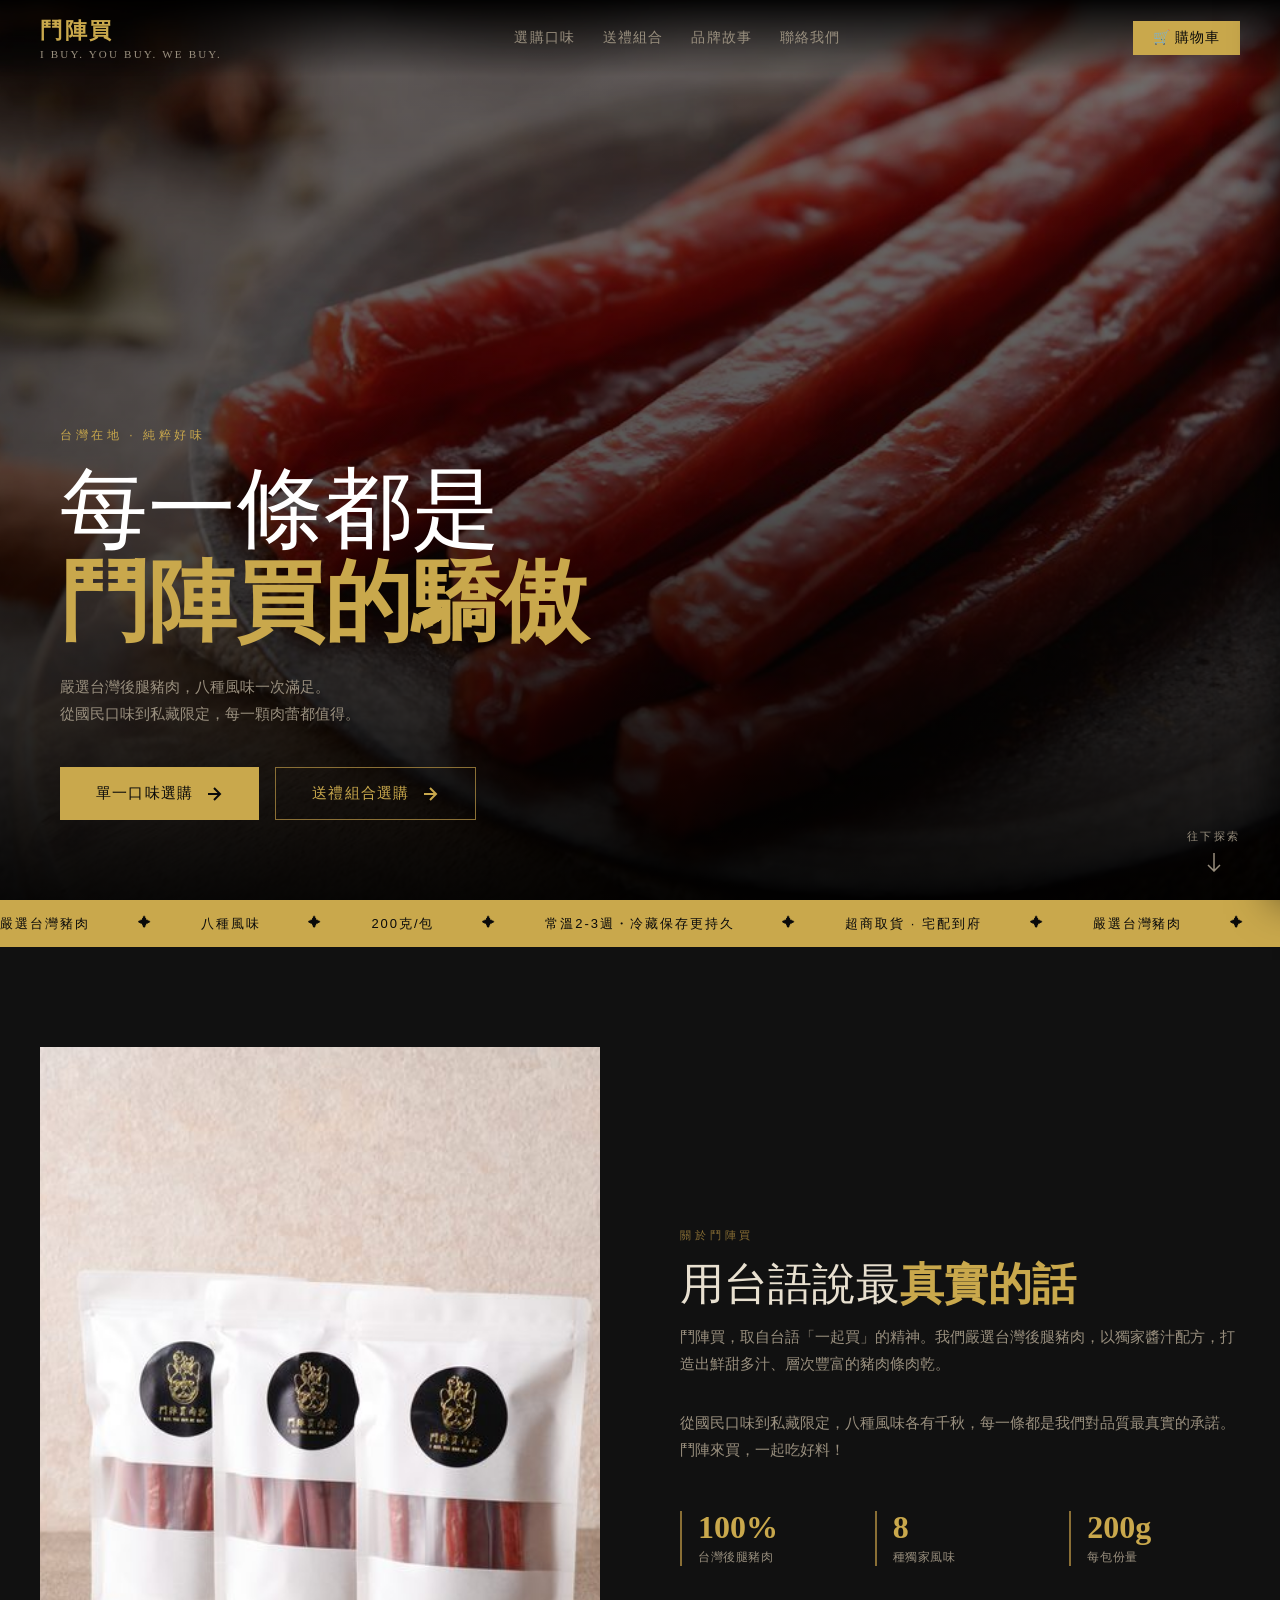
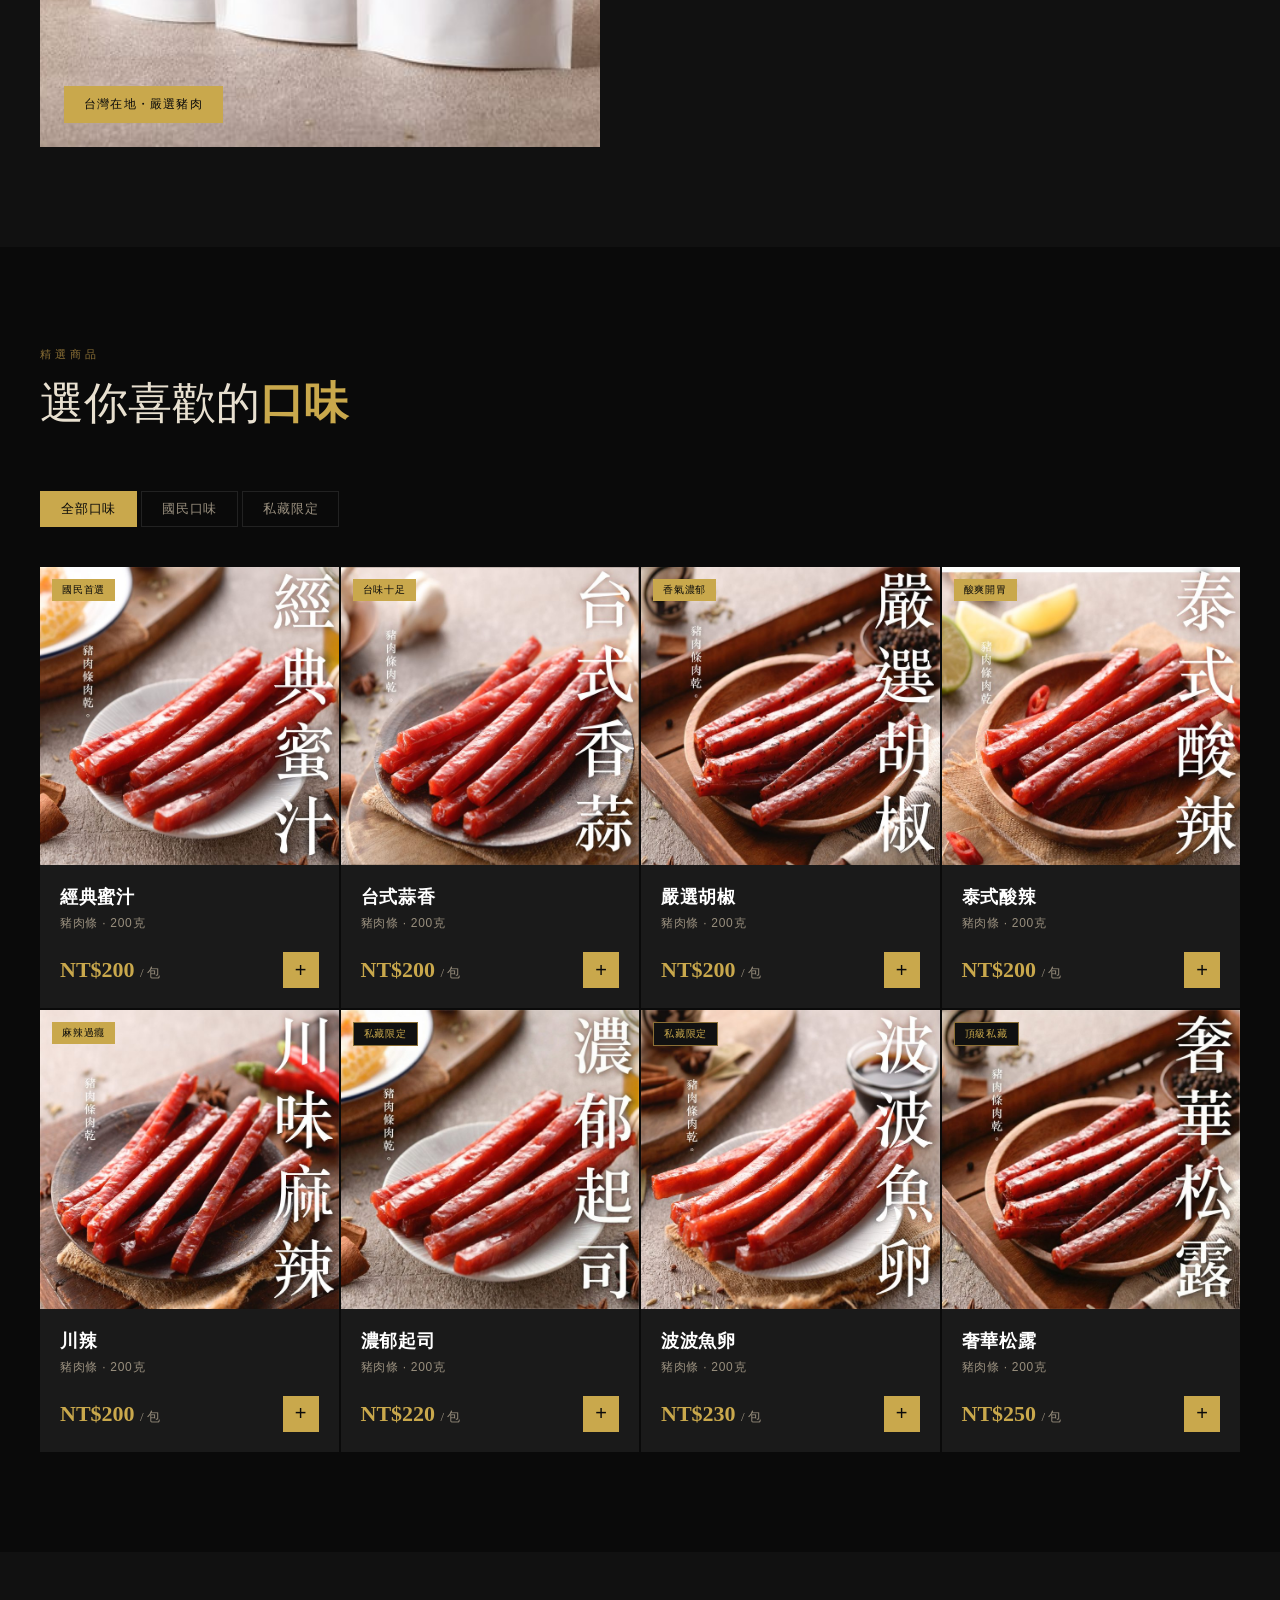
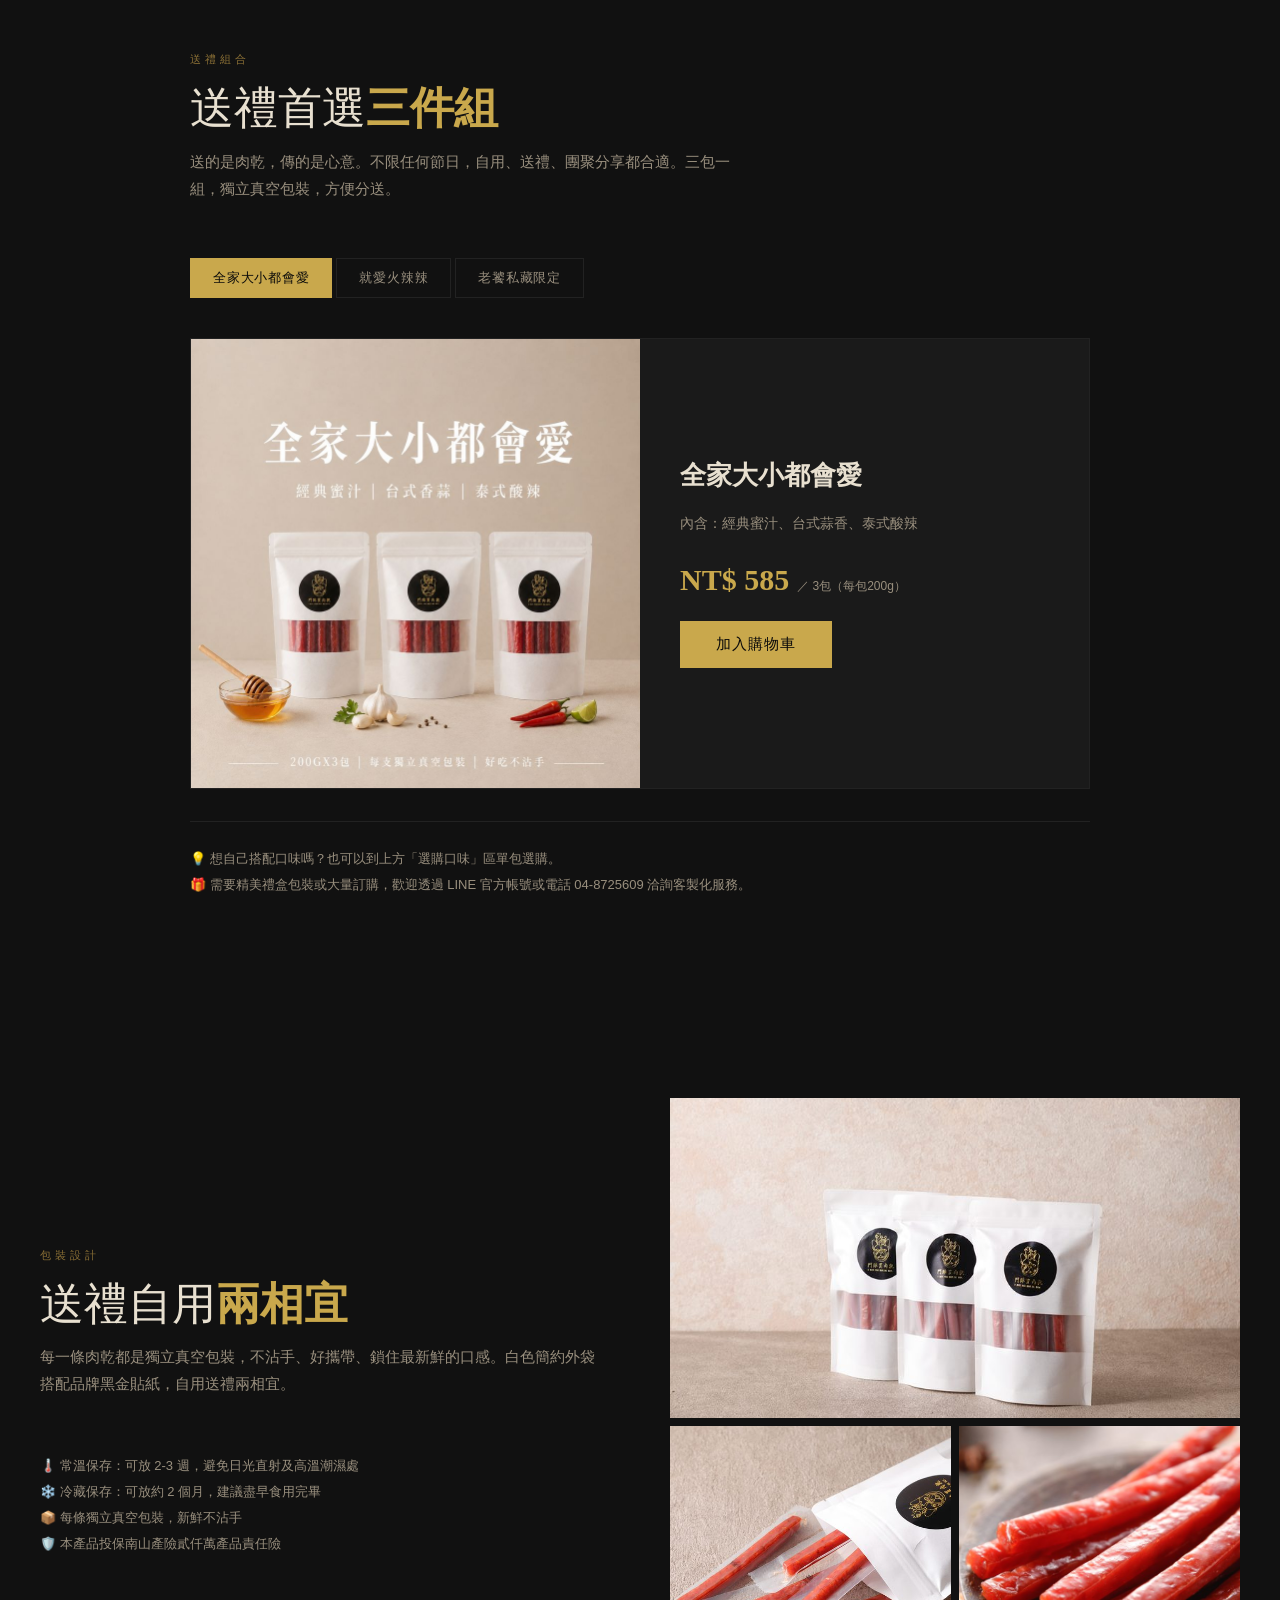
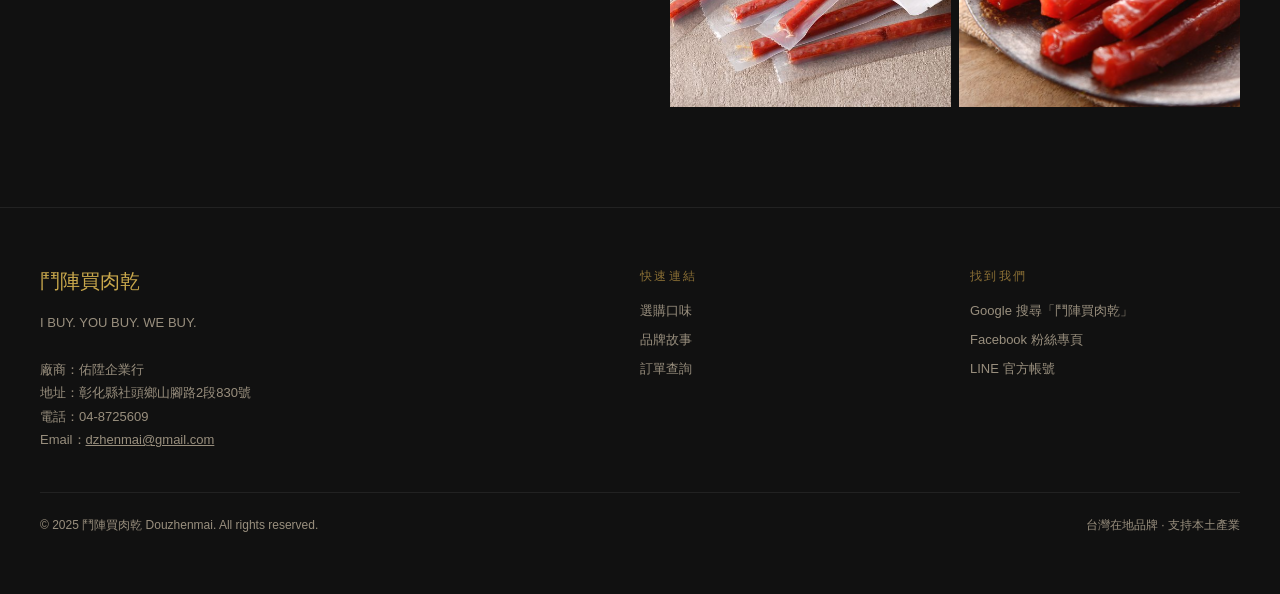
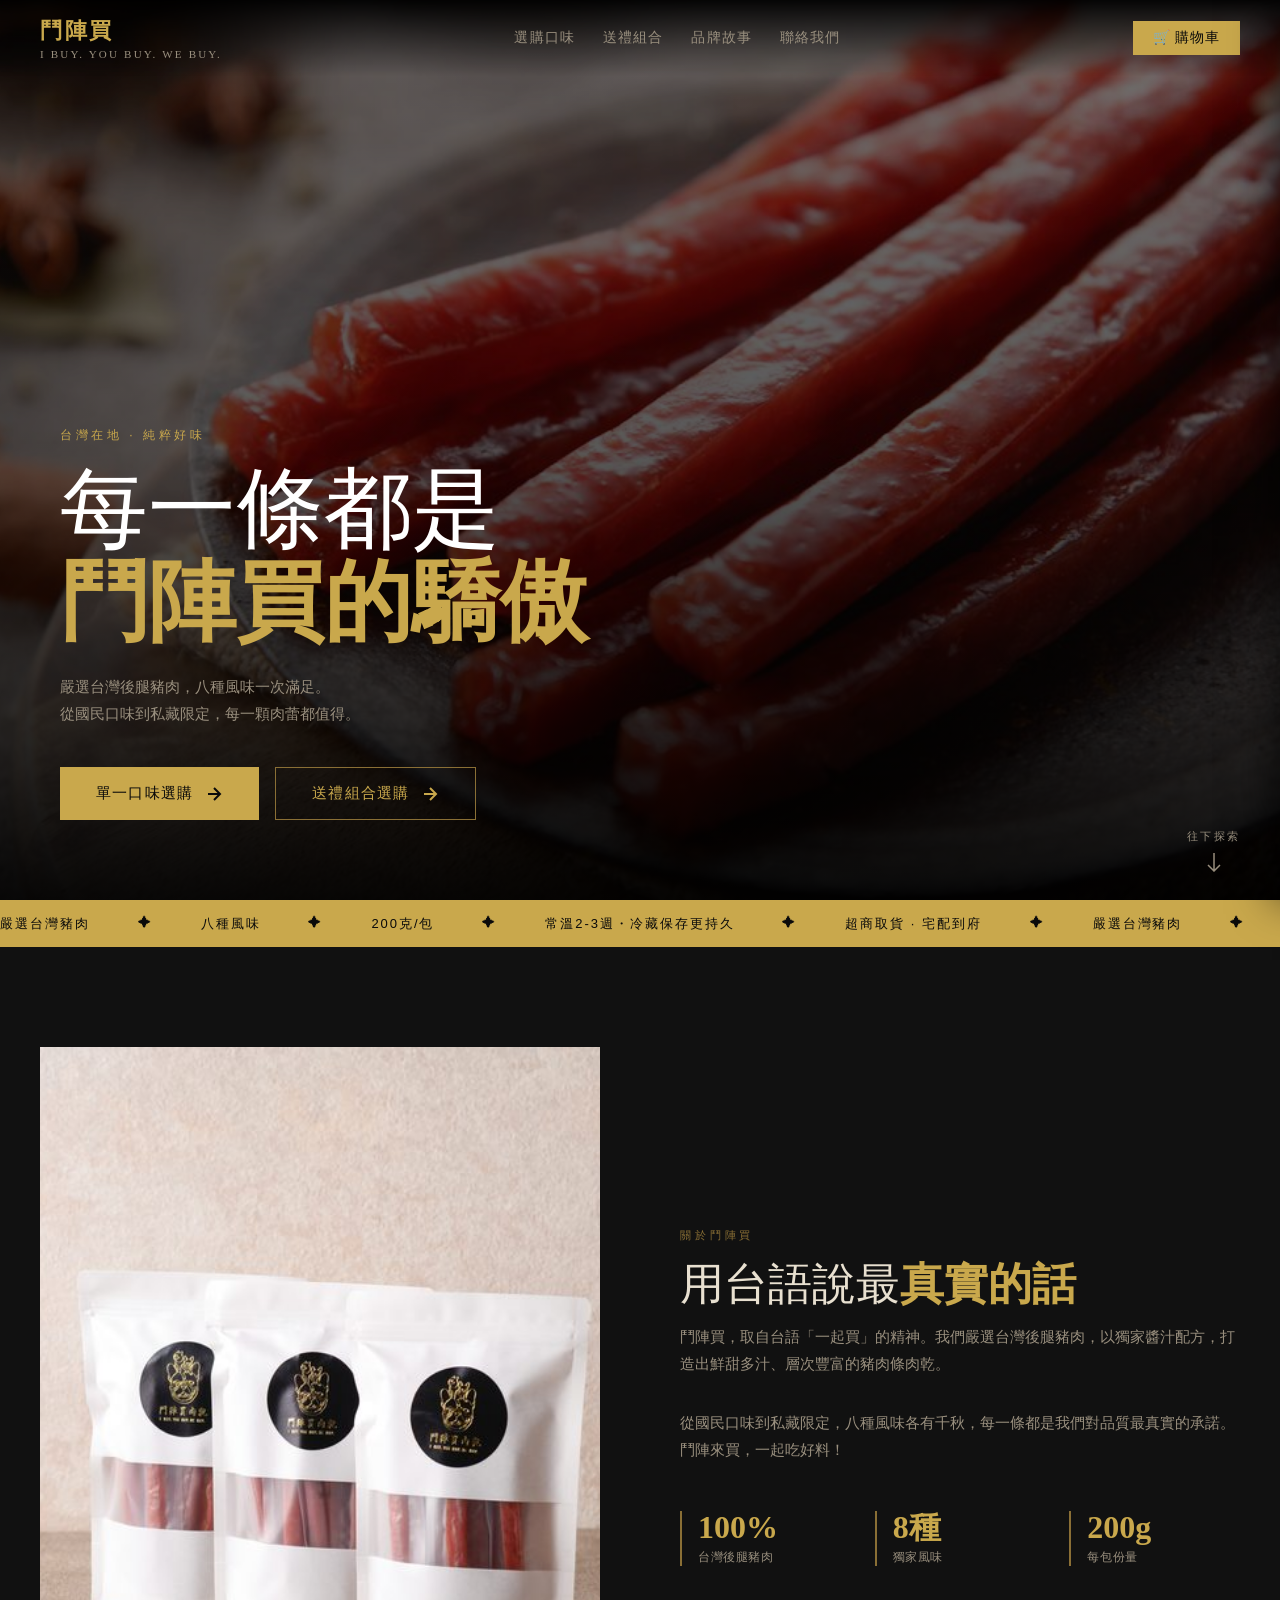
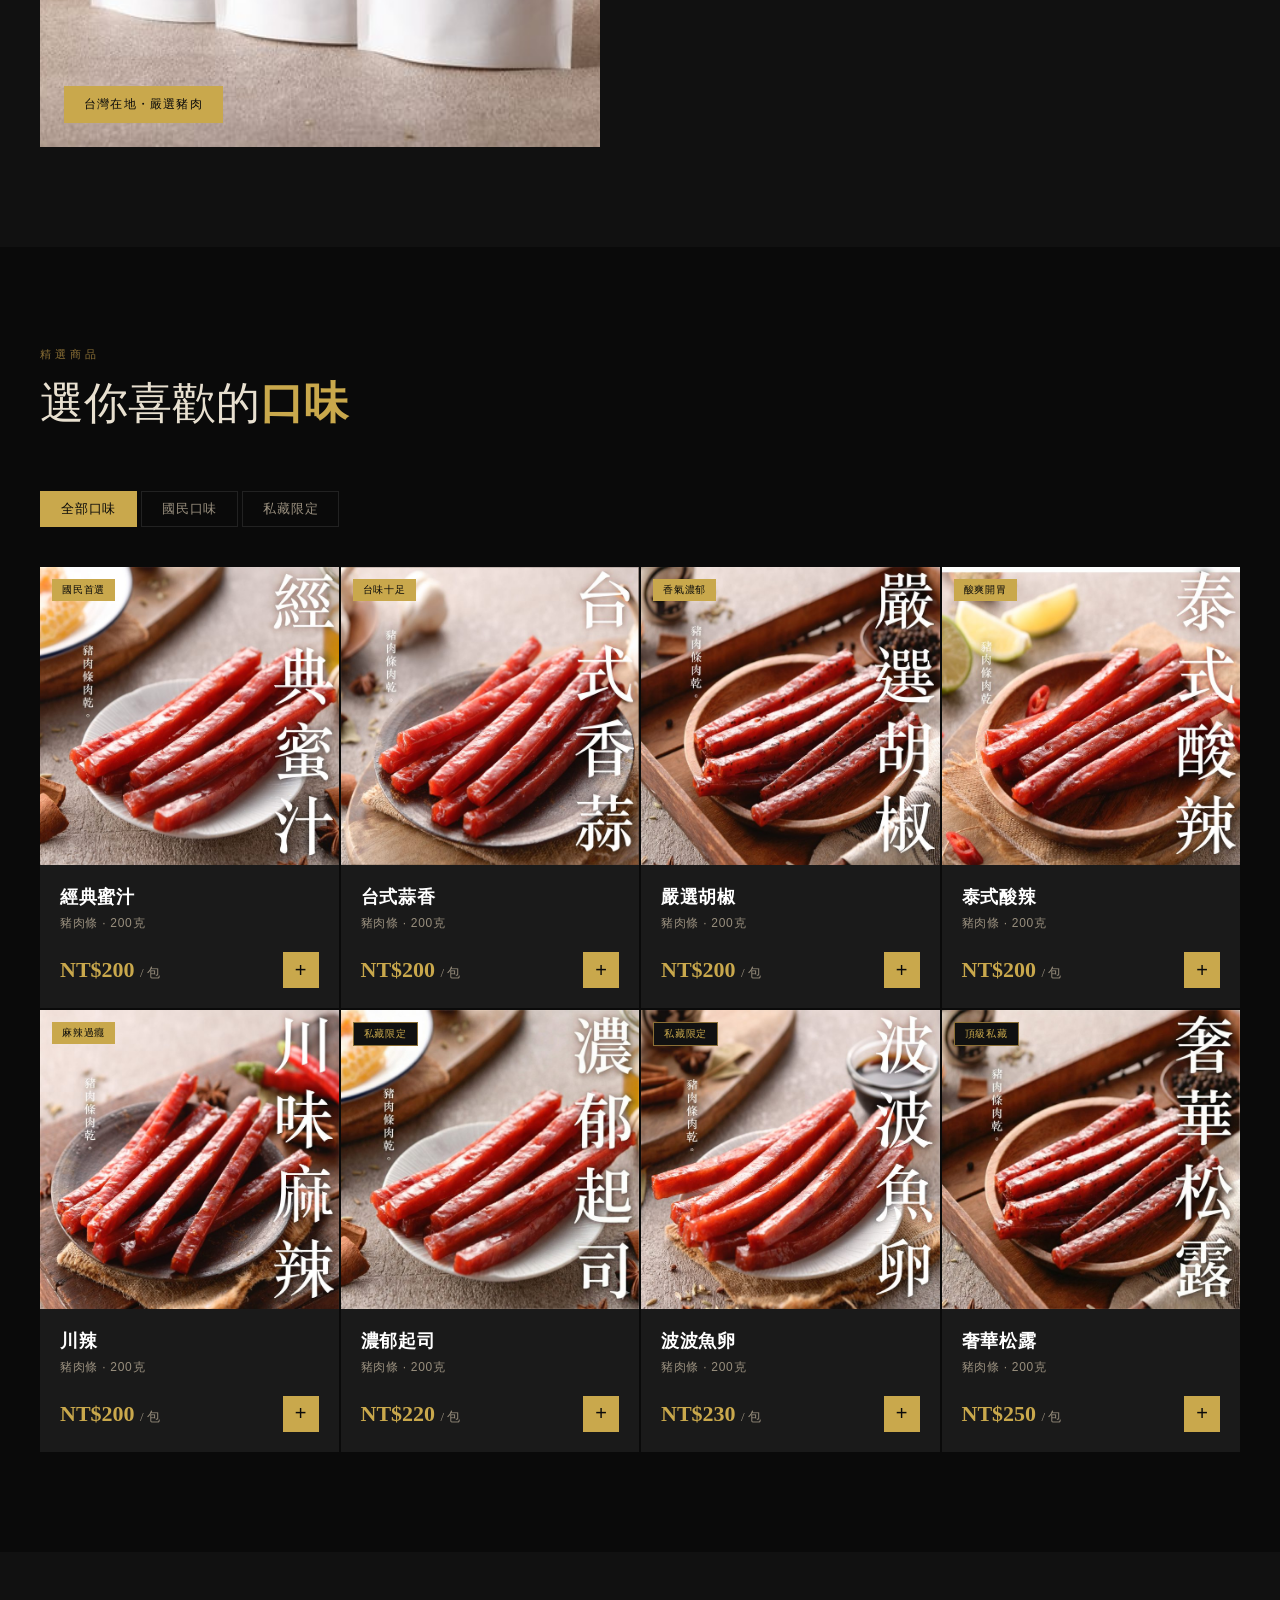
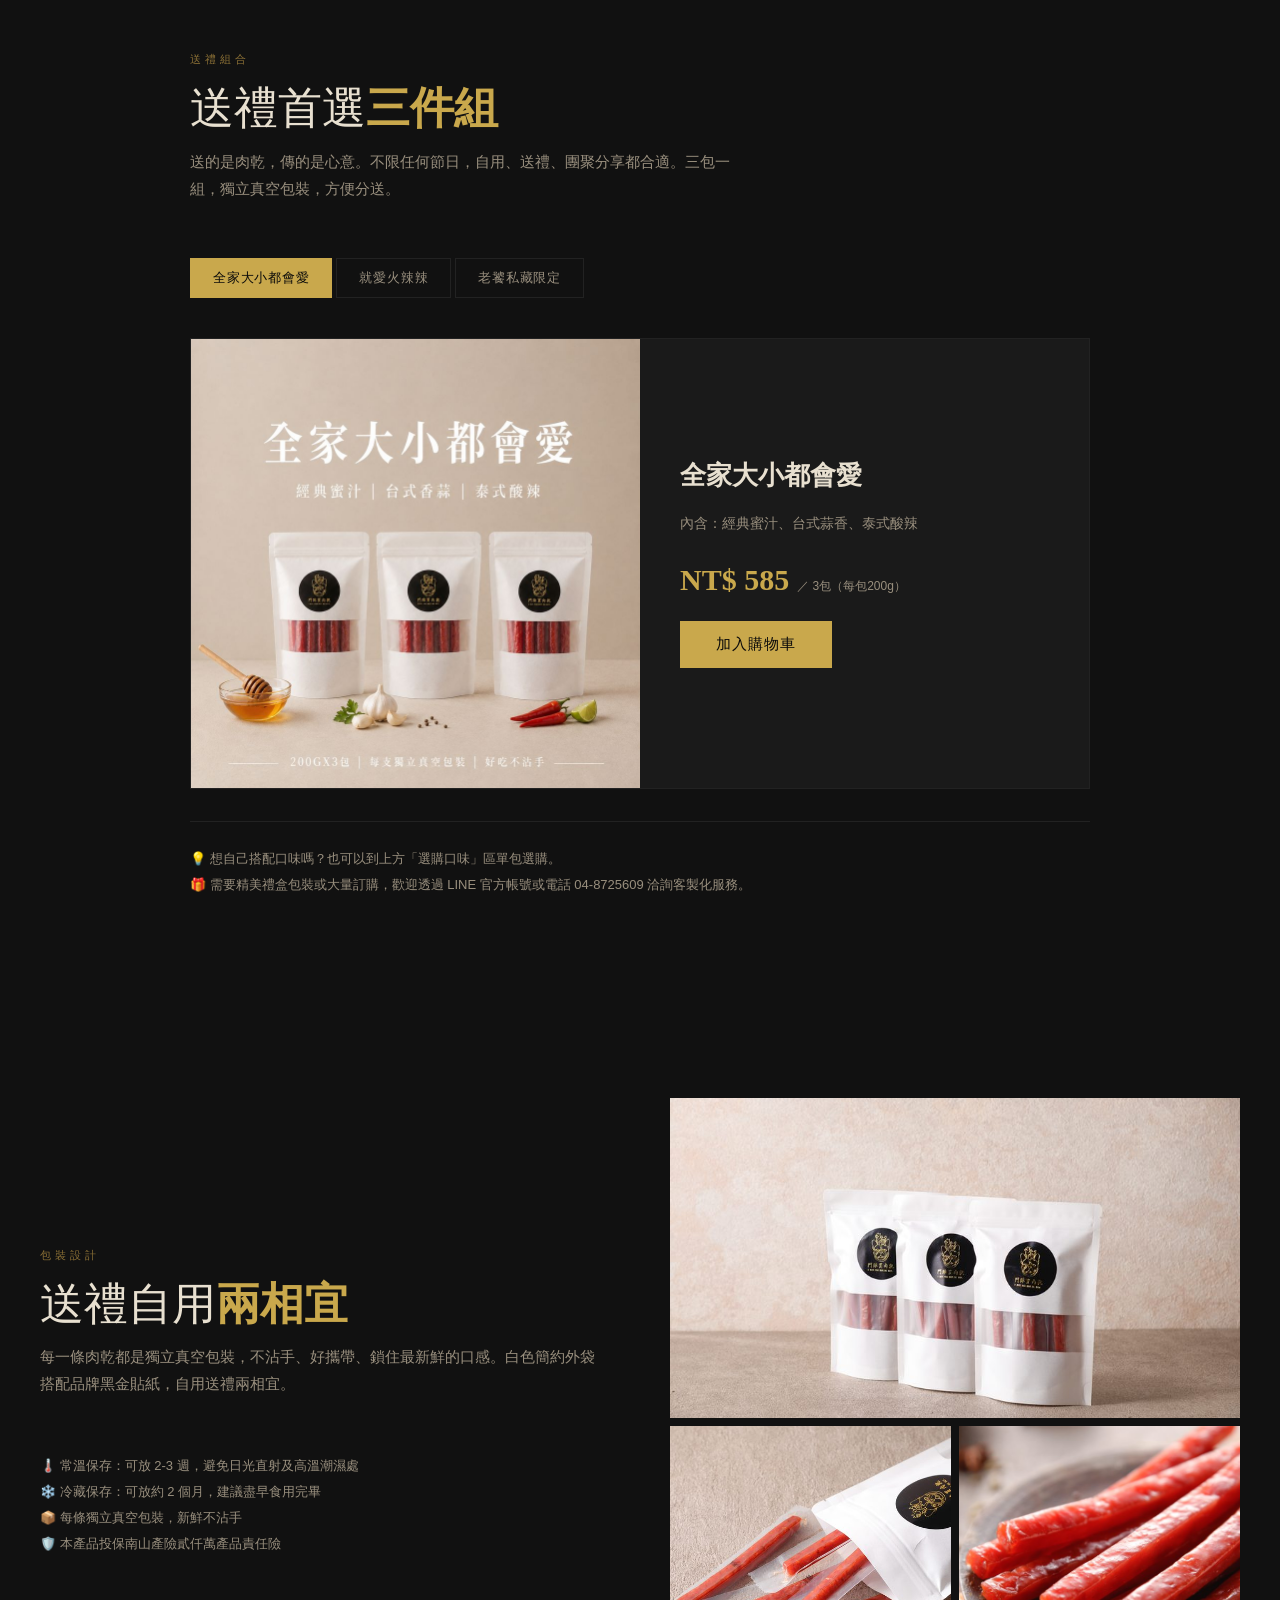
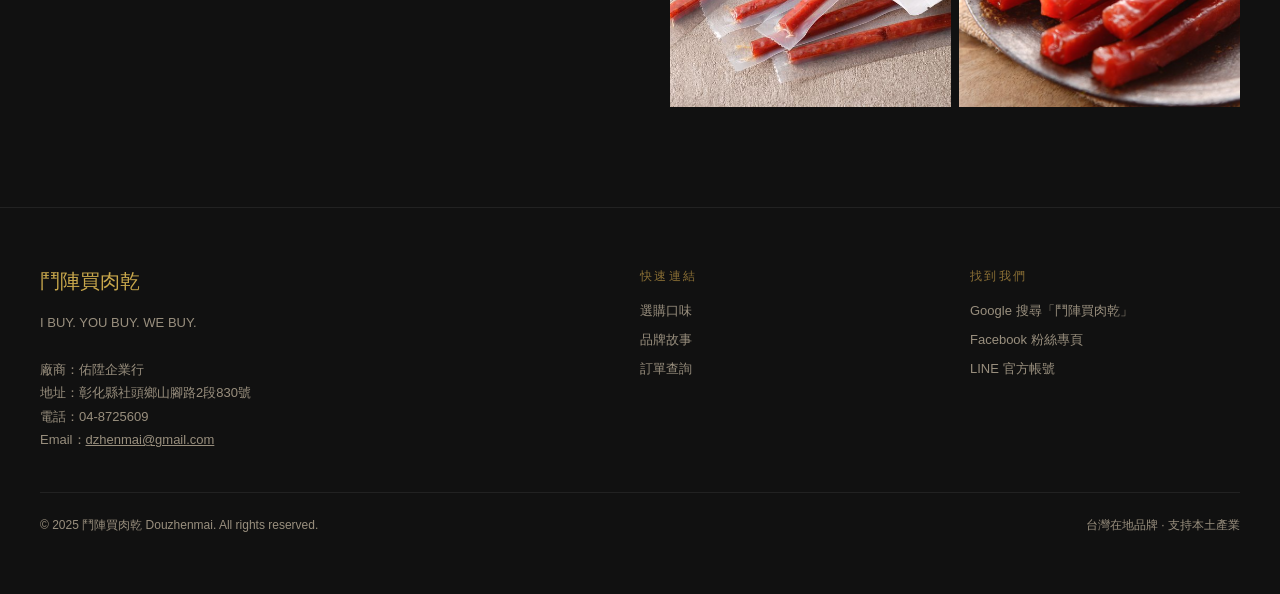
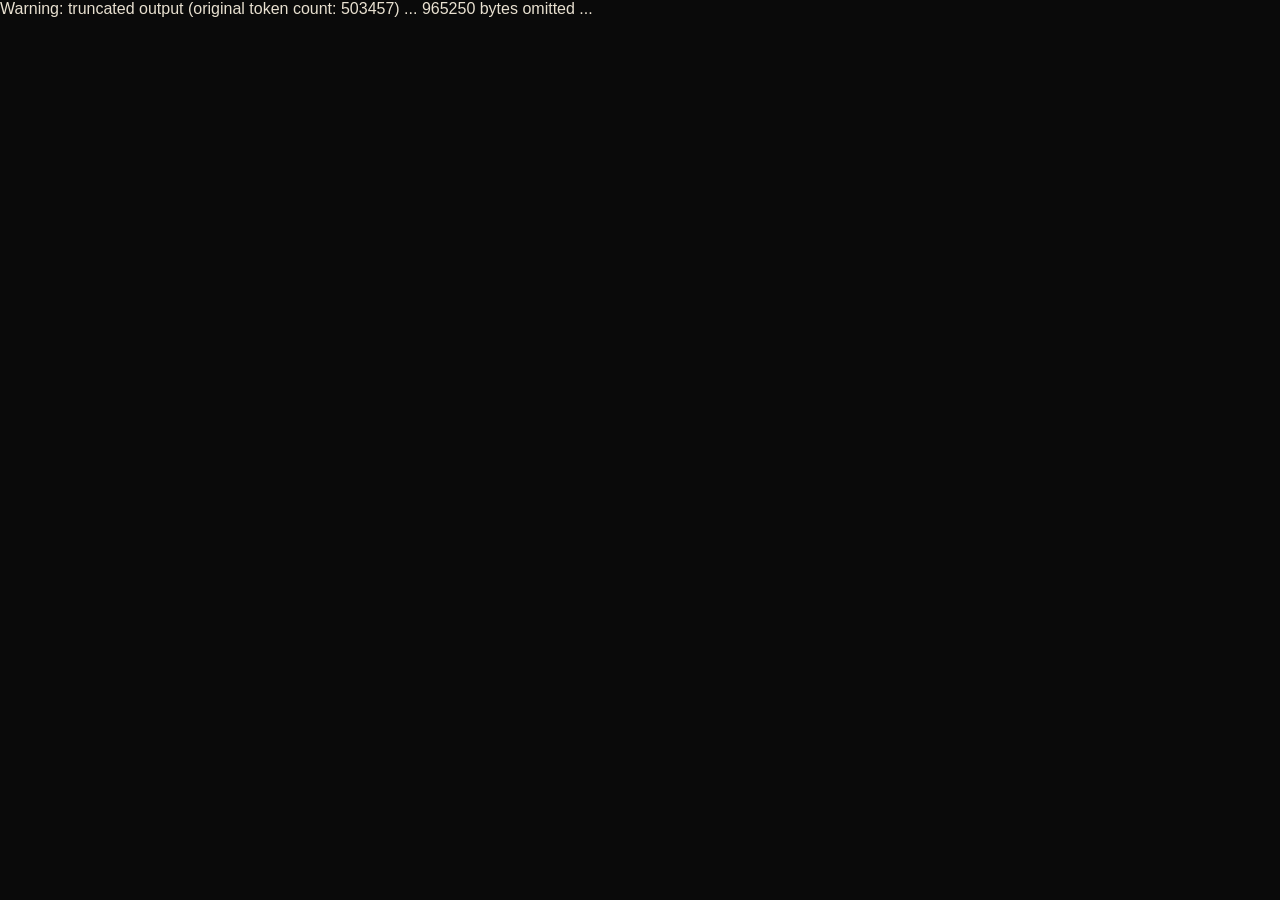
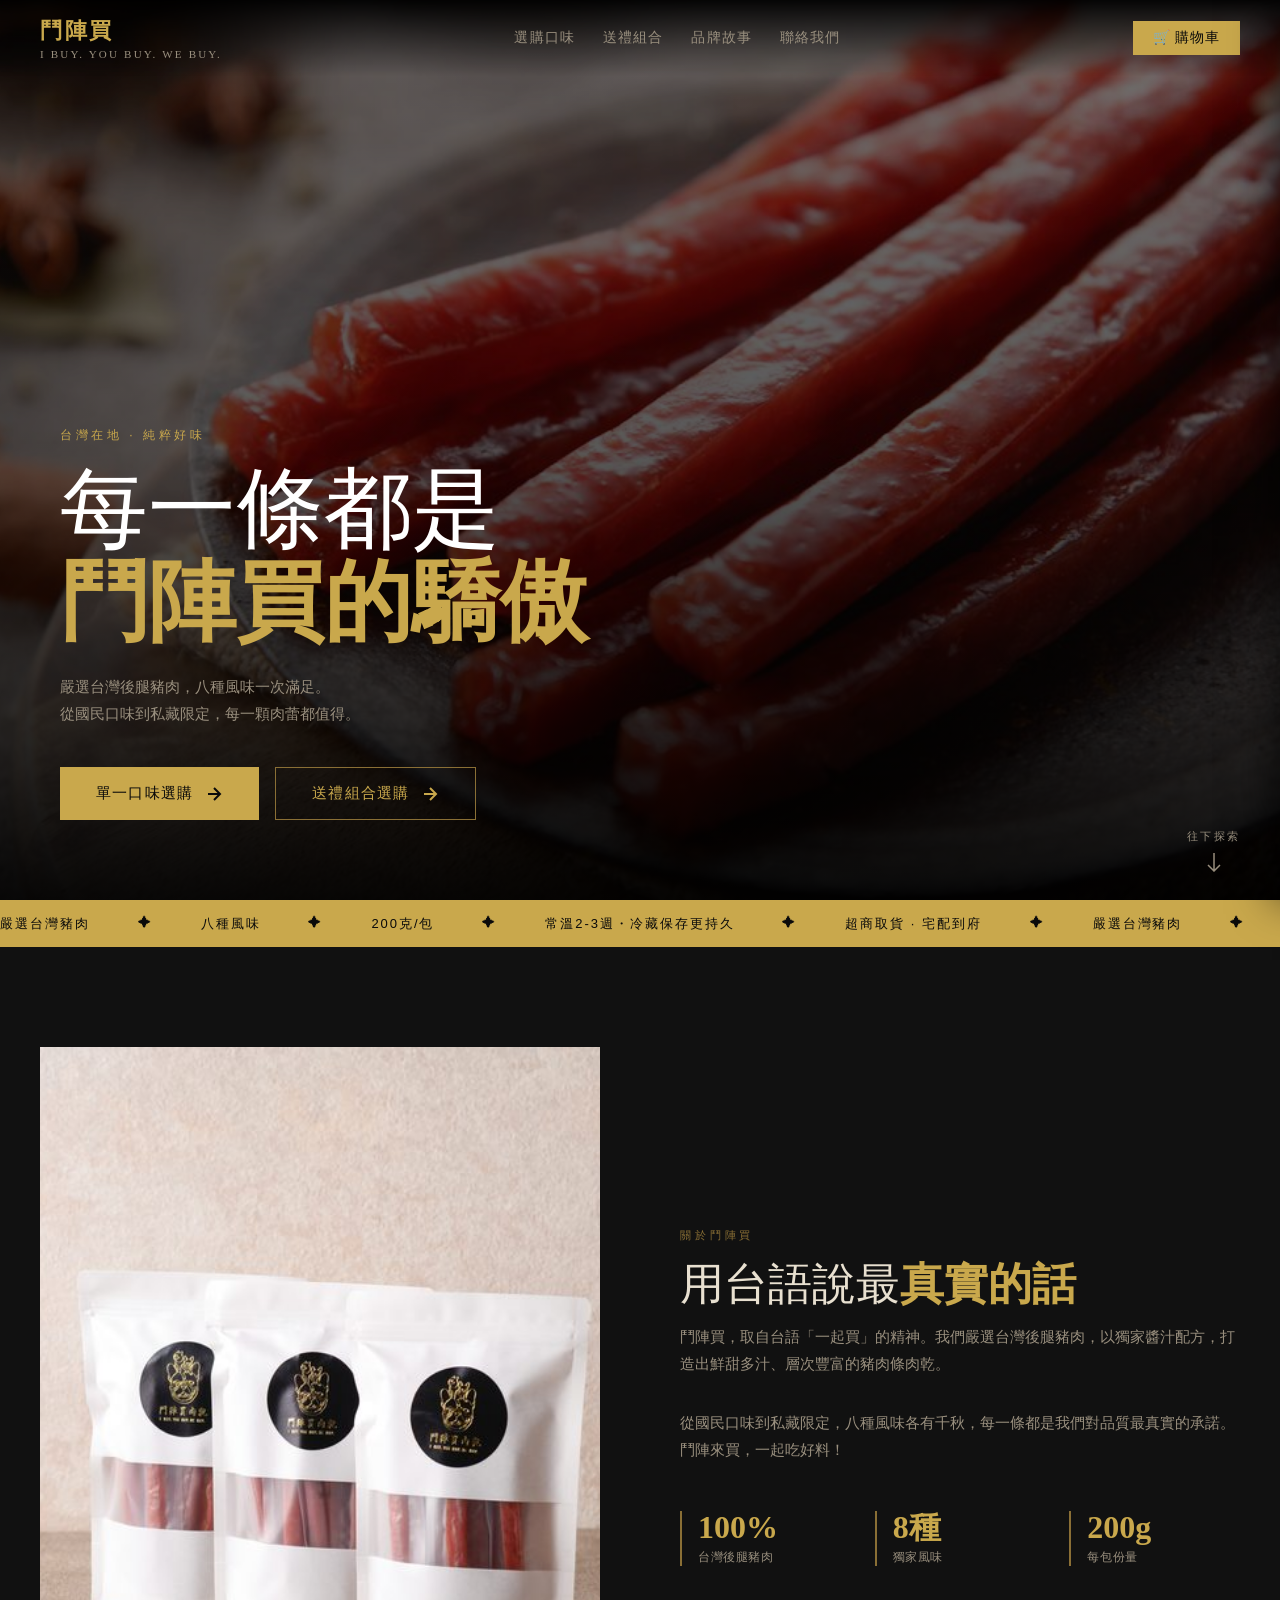
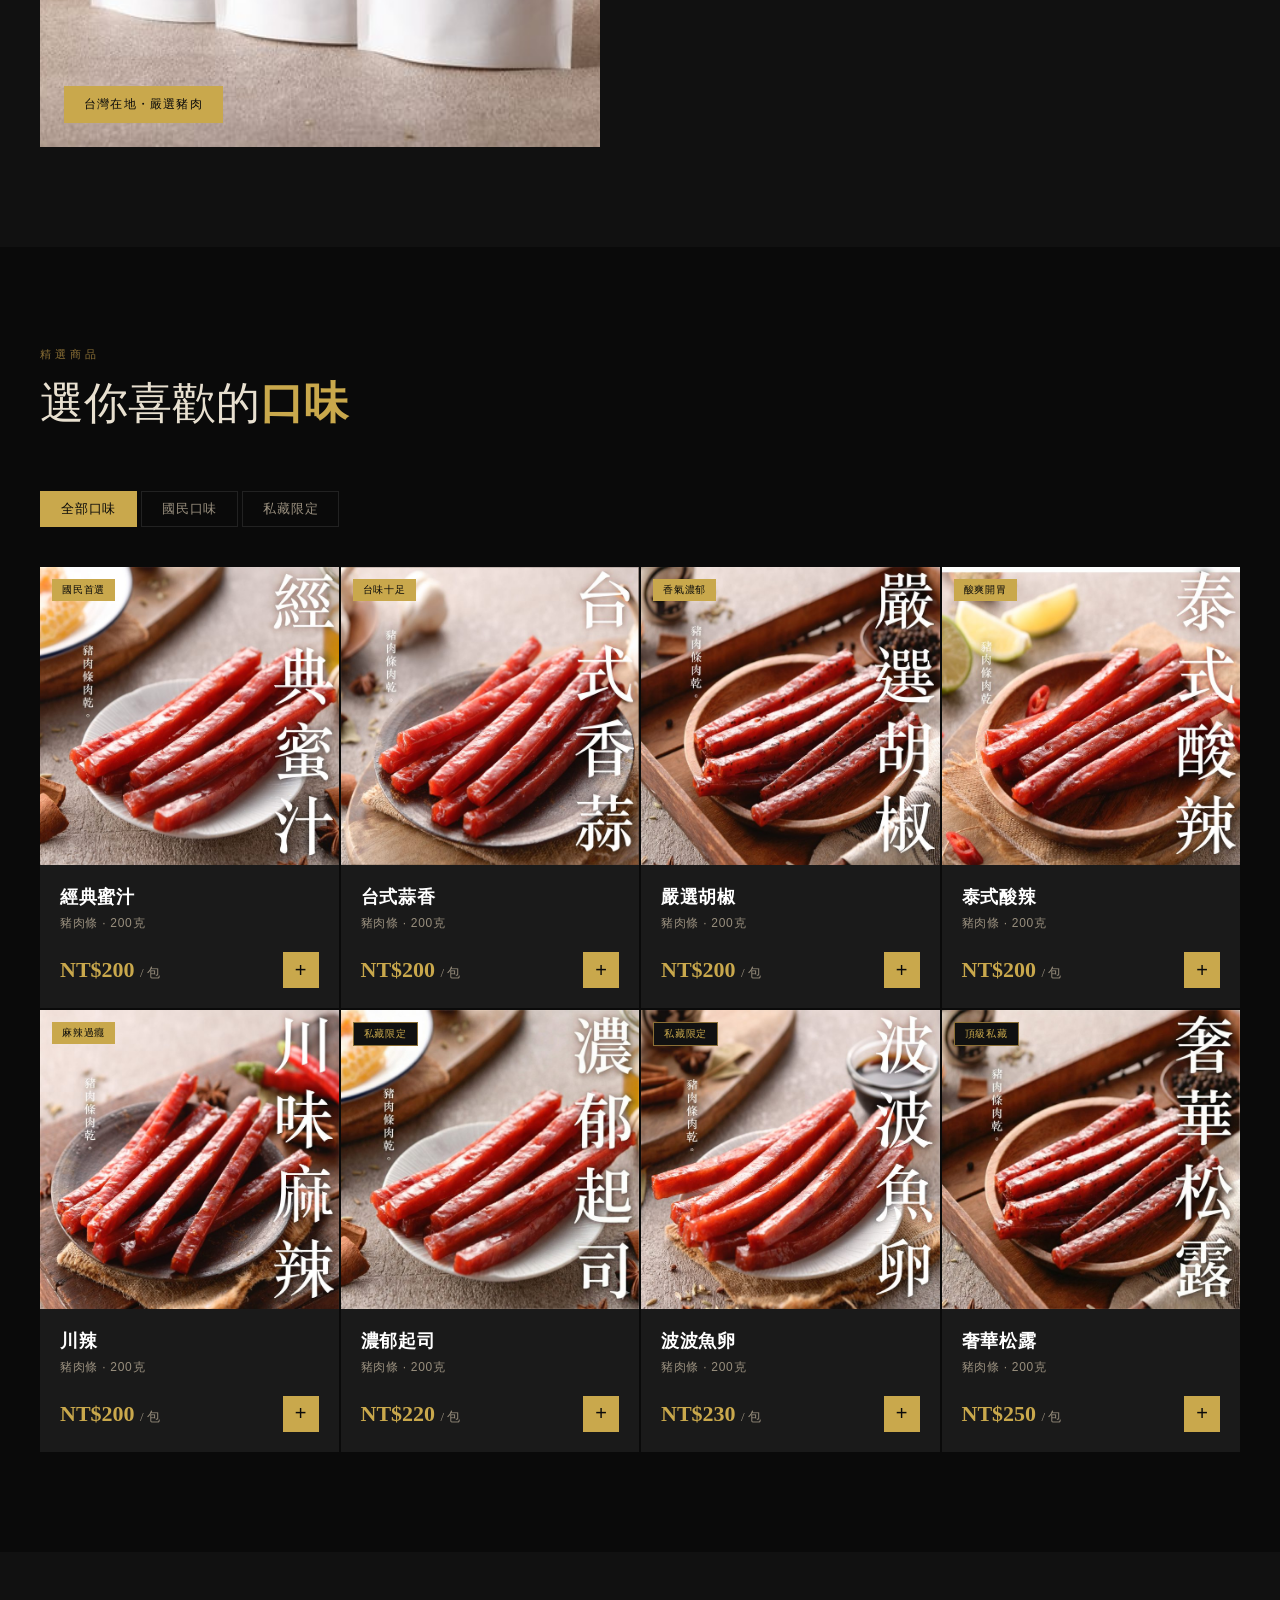
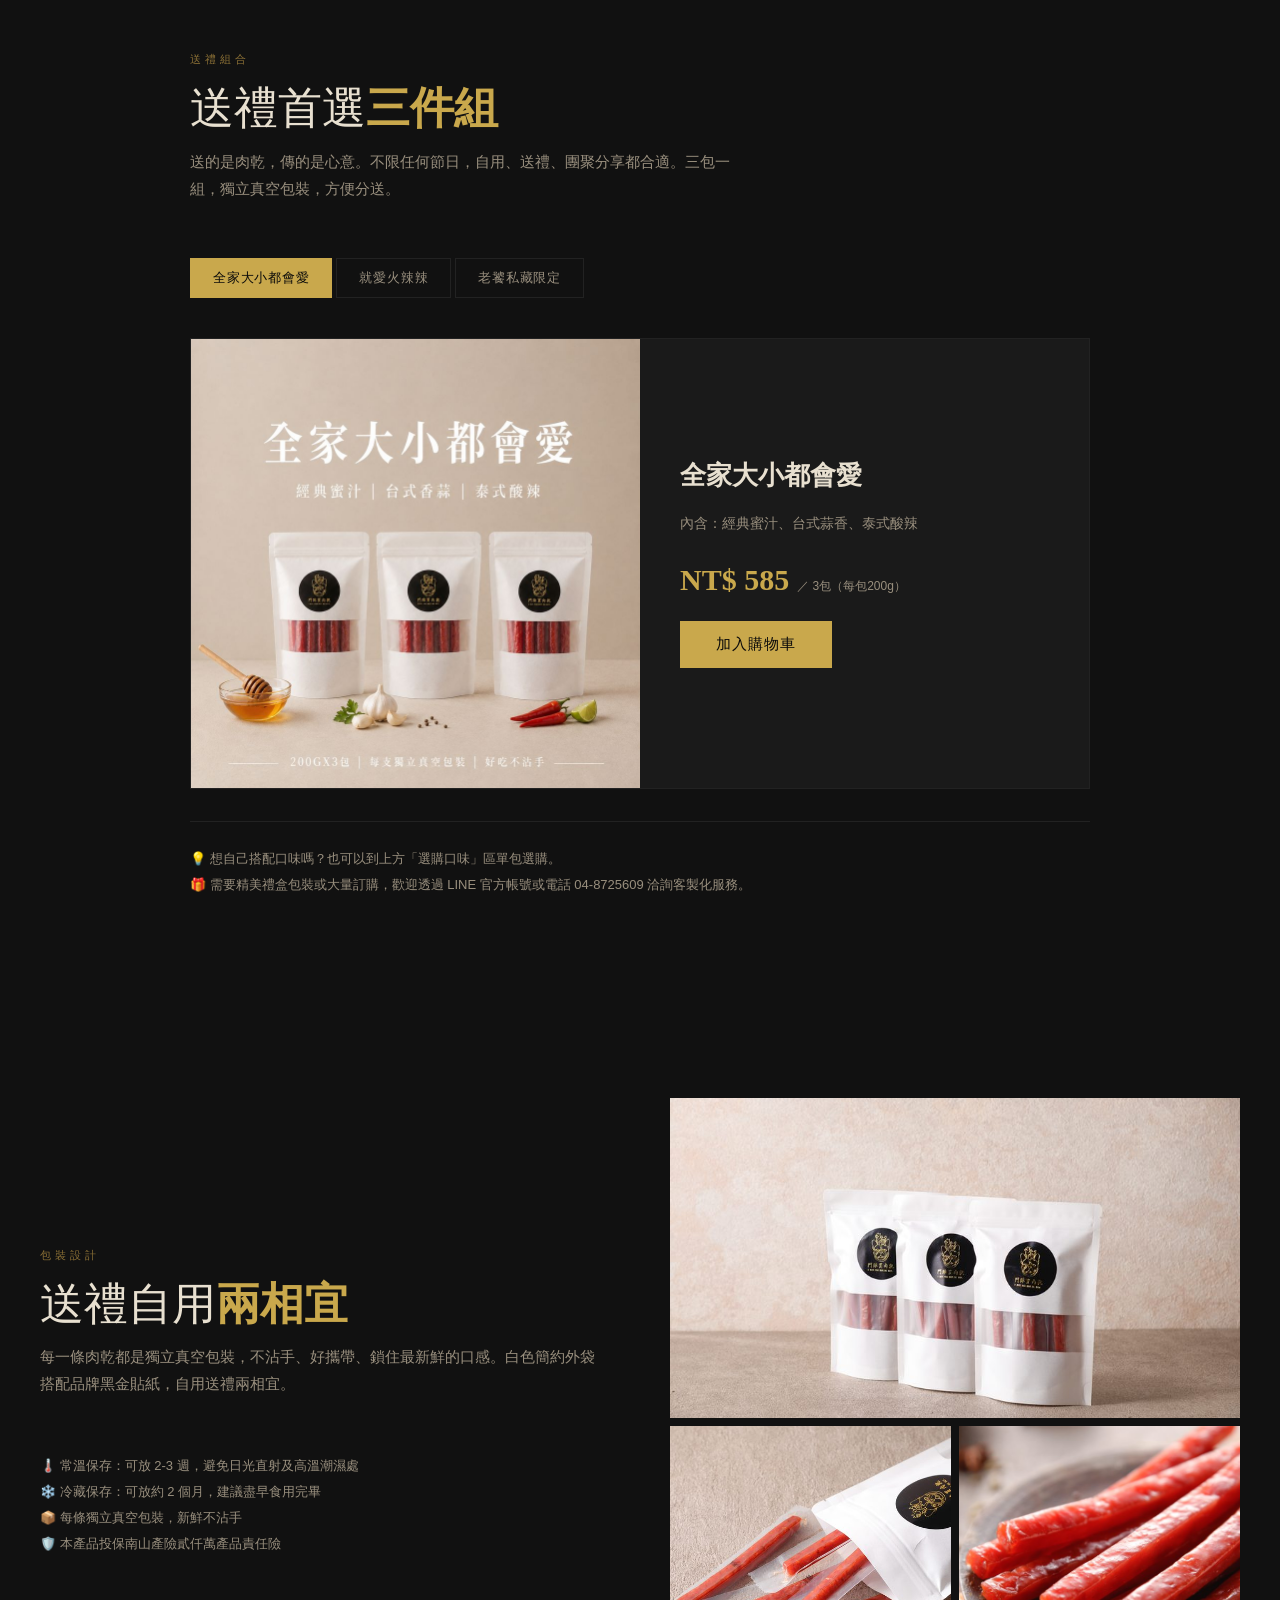
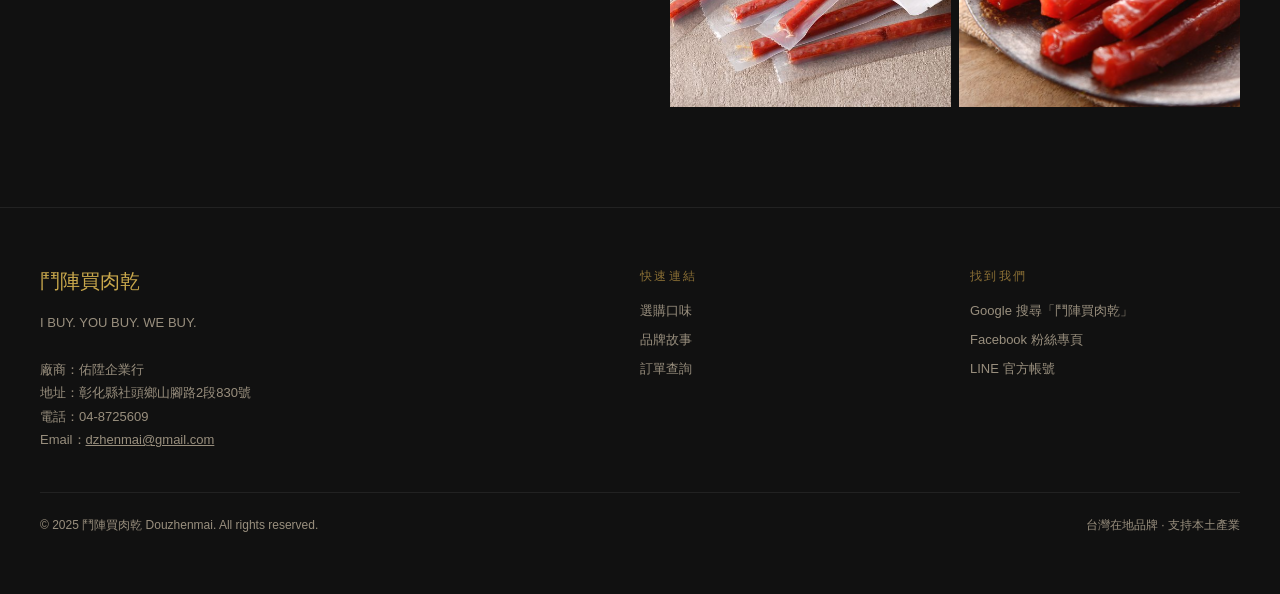
